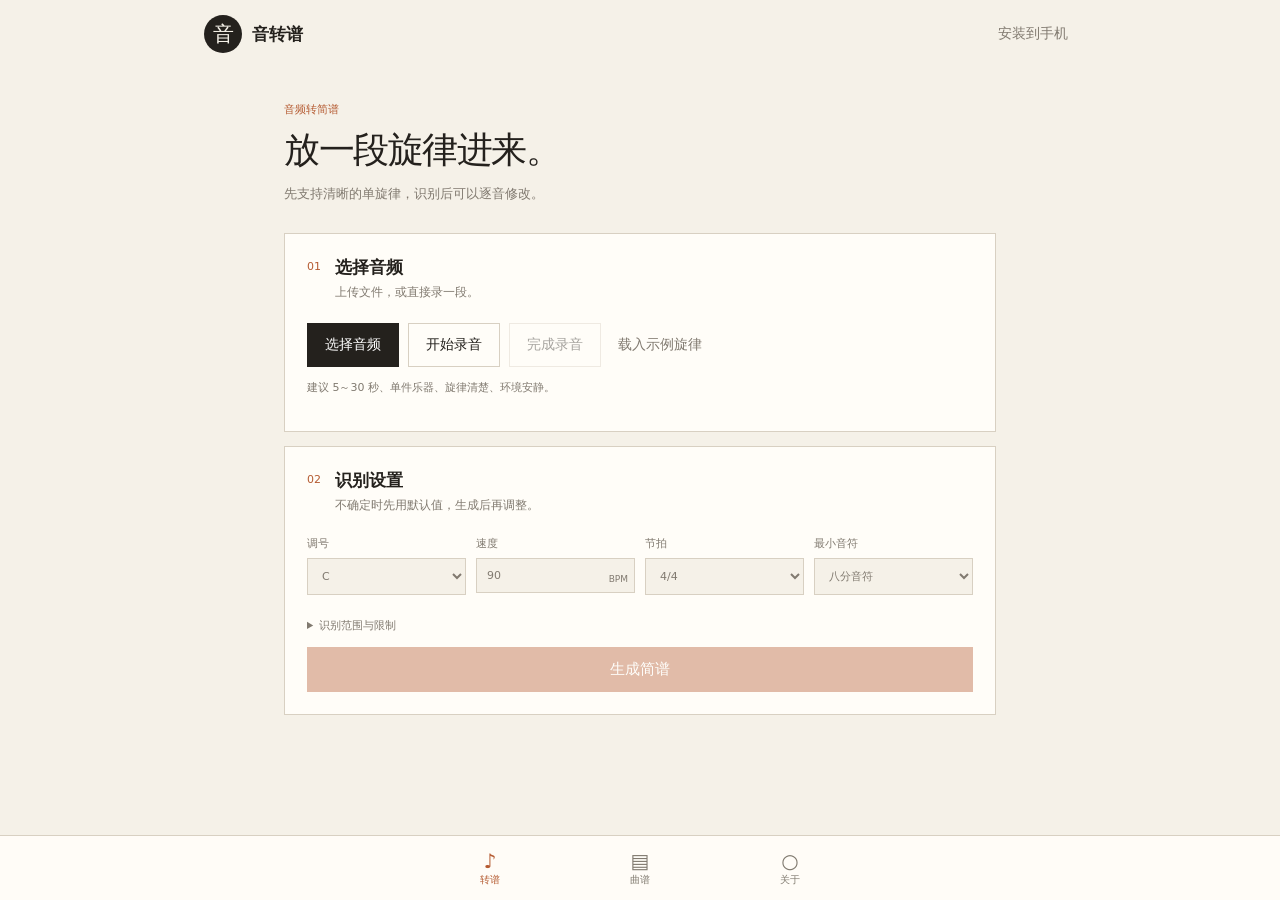
==== demo.html @ cace0f00 "Publish Audio to Score from a37708f" ====
<!doctype html><html lang="zh-CN"><head><meta charset="utf-8"><meta name="viewport" content="width=device-width,initial-scale=1,viewport-fit=cover"><meta name="theme-color" content="#f5f1e8"><meta name="apple-mobile-web-app-capable" content="yes"><meta name="apple-mobile-web-app-title" content="音转谱"><link rel="manifest" href="manifest.webmanifest"><link rel="apple-touch-icon" href="icons/icon-192.png"><link rel="icon" href="icons/icon-192.png"><style>:root{--paper:#f5f1e8;--ink:#24211d;--muted:#817a70;--line:#d8d0c2;--card:#fffdf8;--accent:#b55b32;--soft:#ebe3d5}*{box-sizing:border-box}html,body{background:var(--paper)}body{margin:0;color:var(--ink);font-family:"PingFang SC",system-ui,sans-serif;font-size:14px}button,input,select{font:inherit;color:inherit}button,label{cursor:pointer}[hidden]{display:none!important}:focus-visible{outline:2px solid var(--accent);outline-offset:2px}.topbar{height:68px;max-width:920px;margin:auto;padding:12px 24px;display:flex;justify-content:space-between;align-items:center}.wordmark{display:flex;align-items:center;gap:10px;color:inherit;text-decoration:none}.wordmark span{width:38px;height:38px;display:grid;place-items:center;background:var(--ink);color:var(--paper);border-radius:50%;font-family:serif;font-size:21px}.wordmark b{font-size:17px}.text-button{border:0;background:transparent;color:var(--muted);padding:8px}.screen{max-width:760px;margin:auto;padding:18px 24px 110px}.screen-title{padding:16px 0 30px}.screen-title p,.score-heading p{margin:0;color:var(--accent);font-size:11px}.screen-title h1{font-family:serif;font-size:36px;font-weight:500;letter-spacing:-.04em;margin:9px 0 10px}.screen-title span{color:var(--muted);font-size:13px}.source-card,.settings-card,.score-section{background:var(--card);border:1px solid var(--line);padding:22px;margin-bottom:14px}.card-title{display:flex;gap:14px}.card-title>span{color:var(--accent);font-size:11px;padding-top:4px}.card-title h2{font-size:17px;margin:0 0 5px}.card-title p{font-size:12px;color:var(--muted);margin:0}.source-actions,.result-actions{display:flex;flex-wrap:wrap;gap:9px;margin:22px 0 12px}.primary-action,.secondary-action,.transcribe-button{border:1px solid var(--ink);padding:12px 17px;background:var(--ink);color:white;min-height:44px;text-align:center}.primary-action input{position:absolute;opacity:0;pointer-events:none}.secondary-action{background:transparent;color:var(--ink);border-color:var(--line)}button:disabled{opacity:.4;cursor:not-allowed}.status{font-size:11px;color:var(--muted);line-height:1.7;min-height:18px}.audio-panel{border-top:1px solid var(--line);padding-top:14px}.audio-panel>div{display:flex;justify-content:space-between;gap:10px;font-size:11px}.audio-panel span{color:var(--muted)}audio{width:100%;margin-top:10px;height:38px}.settings-grid{display:grid;grid-template-columns:repeat(4,1fr);gap:10px;margin:22px 0}.settings-grid label{font-size:11px;color:var(--muted);display:flex;flex-direction:column;gap:7px;position:relative}.settings-grid select,.settings-grid input{background:var(--paper);border:1px solid var(--line);padding:10px;min-width:0}.settings-grid label span{position:absolute;right:7px;bottom:11px;font-size:9px}.settings-card details{font-size:11px;color:var(--muted);line-height:1.7;margin:12px 0}.transcribe-button{width:100%;background:var(--accent);border-color:var(--accent);font-size:15px}.progress{height:44px;display:flex;align-items:center;gap:10px;color:var(--muted);font-size:11px}.progress i{width:18px;height:18px;border:2px solid var(--line);border-top-color:var(--accent);border-radius:50%;animation:spin .8s linear infinite}@keyframes spin{to{transform:rotate(360deg)}}.score-section{padding:26px}.score-heading{display:flex;justify-content:space-between}.score-heading h2{font-family:serif;font-size:28px;font-weight:500;margin:6px 0}.score-heading>span{font-size:10px;color:var(--muted);border:1px solid var(--line);padding:6px 9px}.score-meta{display:flex;gap:18px;font-size:11px;color:var(--muted);padding-bottom:15px;border-bottom:1px solid var(--ink)}.score{display:flex;flex-wrap:wrap;align-items:flex-end;gap:9px 5px;padding:28px 2px;min-height:110px}.measure-line{height:43px;width:1px;background:var(--ink);margin:0 5px}.score-note{border:0;background:transparent;min-width:32px;min-height:50px;padding:4px;position:relative;font-family:serif;font-size:25px}.score-note.low-confidence{color:var(--accent)}.score-note.selected{background:var(--soft)}.score-note .accidental{font-size:12px}.score-note .octave{position:absolute;font-size:11px;left:50%;transform:translateX(-50%)}.score-note .octave.high{top:-2px}.score-note .octave.low{bottom:-2px}.score-note .duration{position:absolute;left:4px;right:4px;bottom:5px;border-bottom:1px solid}.score-note .duration.two{border-bottom:3px double}.score-note .dash{font-size:16px;margin-left:4px}.edit-hint{font-size:11px;color:var(--muted)}.note-editor{background:var(--soft);padding:10px;display:flex;flex-wrap:wrap;gap:6px;align-items:center}.note-editor strong{font-size:11px;margin-right:auto}.note-editor button{background:var(--card);border:1px solid var(--line);padding:8px}.result-actions{border-top:1px solid var(--line);padding-top:16px}.about-copy,.library-list{background:var(--card);border:1px solid var(--line);padding:22px}.about-copy h2{font-size:14px}.about-copy p,.library-entry p{color:var(--muted);font-size:12px;line-height:1.9}.library-entry{padding:15px 0;border-bottom:1px solid var(--line)}.library-entry button{border:1px solid var(--line);background:transparent;padding:7px;margin-right:6px}.bottom-nav{position:fixed;z-index:10;left:0;right:0;bottom:0;background:#fffdf8ee;border-top:1px solid var(--line);display:flex;justify-content:center;padding:8px 12px calc(8px + env(safe-area-inset-bottom))}.bottom-nav button{width:150px;border:0;background:transparent;color:var(--muted);padding:5px;font-size:10px}.bottom-nav span{display:block;font-size:20px}.bottom-nav [aria-current=page]{color:var(--accent)}dialog{max-width:390px;width:calc(100% - 40px);background:var(--paper);border:1px solid var(--line);padding:24px}#app-update{position:fixed;z-index:20;bottom:75px;left:20px;right:20px;max-width:720px;margin:auto;background:var(--ink);color:white;padding:12px 15px;display:flex;justify-content:space-between}@media(max-width:620px){.topbar{padding:12px 18px}.screen{padding:10px 16px 100px}.screen-title h1{font-size:31px}.source-card,.settings-card,.score-section{padding:18px}.settings-grid{grid-template-columns:1fr 1fr}.source-actions>*{flex:1 1 42%}.score-note{min-width:27px}.result-actions>*{flex:1 1 44%}.bottom-nav button{width:32vw}}@media(display-mode:standalone){#install-app{display:none}}
</style><style>html,body{max-width:100%;overflow-x:hidden}audio{max-width:100%}.primary-action input{width:1px;height:1px}.settings-grid{grid-template-columns:repeat(4,minmax(0,1fr))}.settings-grid label{min-width:0}.settings-grid input,.settings-grid select{width:0;min-width:100%;max-width:100%}@media(max-width:620px){.settings-grid{grid-template-columns:repeat(2,minmax(0,1fr))}}</style><title>音转谱 · 音频转简谱</title></head><body>
<header class="topbar"><a class="wordmark" href="#transcribe"><span>音</span><b>音转谱</b></a><button id="install-app" class="text-button">安装到手机</button></header>
<main>
<section id="screen-transcribe" class="screen"><header class="screen-title"><p>音频转简谱</p><h1>放一段旋律进来。</h1><span>先支持清晰的单旋律，识别后可以逐音修改。</span></header>
<section class="source-card"><div class="card-title"><span>01</span><div><h2>选择音频</h2><p>上传文件，或直接录一段。</p></div></div><div class="source-actions"><label class="primary-action">选择音频<input id="audio-file" type="file" accept="audio/*,.wav,.mp3,.m4a,.ogg,.flac"></label><button id="record" class="secondary-action">开始录音</button><button id="stop-record" class="secondary-action" disabled>完成录音</button><button id="load-demo" class="text-button">载入示例旋律</button></div><p id="source-status" class="status" role="status" aria-live="polite">建议 5～30 秒、单件乐器、旋律清楚、环境安静。</p><div id="audio-panel" class="audio-panel" hidden><div><strong id="audio-name"></strong><span id="audio-meta"></span></div><audio id="source-audio" controls preload="metadata"></audio></div></section>
<section class="settings-card"><div class="card-title"><span>02</span><div><h2>识别设置</h2><p>不确定时先用默认值，生成后再调整。</p></div></div><div class="settings-grid"><label>调号<select id="key-select"><option value="0">C</option><option value="7">G</option><option value="2">D</option><option value="9">A</option><option value="4">E</option><option value="11">B</option><option value="5">F</option><option value="10">♭B</option><option value="3">♭E</option></select></label><label>速度<input id="tempo" type="number" min="40" max="240" value="90"><span>BPM</span></label><label>节拍<select id="meter"><option value="4">4/4</option><option value="3">3/4</option><option value="2">2/4</option></select></label><label>最小音符<select id="grid"><option value="0.5">八分音符</option><option value="0.25">十六分音符</option><option value="1">四分音符</option></select></label></div><details><summary>识别范围与限制</summary><p>当前只处理一个时间点一个音的单旋律。和弦、伴奏、密集轮指、滑音、噪声和混响会降低准确度；结果是初稿，需要人工校对。</p></details><button id="transcribe" class="transcribe-button" disabled>生成简谱</button><div id="analysis-progress" class="progress" hidden><i></i><span>正在分析音高和节奏…</span></div></section>
<section id="score-section" class="score-section" hidden><div class="score-heading"><div><p>识别结果</p><h2>简谱初稿</h2></div><span id="confidence-label"></span></div><div class="score-meta"><span id="score-key"></span><span id="score-tempo"></span><span id="score-meter"></span></div><div id="score" class="score" aria-label="生成的简谱"></div><p class="edit-hint">点击音符进行升降音、改变时值或删除。橙色表示识别把握较低。</p><div id="note-editor" class="note-editor" hidden><strong id="editor-position"></strong><button data-edit="down">音高 −</button><button data-edit="up">音高 ＋</button><button data-edit="shorter">时值 −</button><button data-edit="longer">时值 ＋</button><button data-edit="rest">音符 / 休止</button><button data-edit="delete">删除</button></div><div class="result-actions"><button id="play-score" class="primary-action">播放识别结果</button><button id="stop-score" class="secondary-action" disabled>停止</button><button id="export-text" class="secondary-action">导出简谱文本</button><button id="export-xml" class="secondary-action">导出 MusicXML</button></div></section></section>
<section id="screen-library" class="screen" hidden><header class="screen-title"><p>本地曲谱</p><h1>保留校对后的版本。</h1><span>数据只保存在当前浏览器，可导出备份。</span></header><button id="save-score" class="primary-action" disabled>保存当前曲谱</button><p id="library-status" class="status"></p><div id="library-list" class="library-list"></div></section>
<section id="screen-about" class="screen" hidden><header class="screen-title"><p>关于</p><h1>它能做什么，也要说清楚。</h1></header><div class="about-copy"><h2>当前版本</h2><p>把清晰的单旋律录音转换成可编辑简谱，支持回放、文本与 MusicXML 导出。分析完全在浏览器本地完成。</p><h2>暂时做不到</h2><p>不能可靠拆分和弦、多声部或伴奏；密集轮指可能被合并，滑音可能被切成多个音。它不是专业制谱软件的替代品。</p><h2>隐私</h2><p>音频不会上传。只有你主动保存的曲谱会进入浏览器本地存储，清除网站数据后会消失。</p></div></section></main>
<nav class="bottom-nav"><button data-screen="transcribe" aria-current="page"><span>♪</span>转谱</button><button data-screen="library"><span>▤</span>曲谱</button><button data-screen="about"><span>○</span>关于</button></nav><dialog id="install-help"><h2>安装到手机</h2><p id="install-help-text"></p><button id="close-install" class="primary-action">知道了</button></dialog><div id="app-update" hidden><span>新版本已准备好</span><button id="apply-update">更新</button></div><script>window.DEMO_AUDIO="[base64]/Mv4m/Qj82fqV+Tz4zfZH9arz+PEy8Fruc+yC6ovolOaj5L/i8OA936/dTtwj2zXajdky2SvZfNks2j7bs9yN3szgbeNs5sbpcu1p8aL1E/qv/[base64]/tPNo5kzYlM5svAixiKMUkMiGuHT8a6BaqE4QQdw1/CpoHwwT1ASz/YfyP+bL2xfPE8K3tf+o459njZuDi3FLZvdUs0qjOO8vxx9bE98Ffvx29PbvJuc64VbhnuAq5RLoXvIW+jcErxVrJE85K0/bYB99w5R/sA/MJ+h4BMAgqD/sVjxzWIsAoPS5DM8U3ujsdP+hBGUSwRa9GGUf1RktGIkWHQ4NBIj9zPIE5WDYGM5YvEyyIKP0keSEEHqIaVRciFAYRAw4WCzsIcAWvAvT/Of15+q/31vTs8ezu1eum6GDlBOKX3h3bndcd1KfQRc0CyurGCMRpwRu/KL2eu4a667nVuUy6Vrv1vCu/+cFbxUzJxs3A0i7YBN405K3qYPE5+Cb/FAbxDKoTLRppIE4mzivaMGk1cTnqPNA/IELYQ/tEjEWPRQxFDESXQrpAfj7yOyA5FzbhMoovHyyoKC8luyFUHv4avheUFIMRiQ6mC9YIFgZhA7QACf5Z+6H43PUH8x3wHe0G6tjmlOM+4Nncbdn/1ZjSQc8GzPLID8ZrwxLBD79vvTy8gbtHu5S7b7zcvd2/csKaxU/JjM1J0nvXF90O41Lp0+9+9kL9DATLCmwR3RcMHusjail8LhYzLje8Orw9KEABQkdD/EMmRMpD8EKiQeo/1D1qO7o4zjW1MngvIyzBKFsl+CGfHlYbIRgCFfoRCg8xDGsJtQYNBGwBz/4w/In51/YW9EHxWO5Y60HoFOXV4YbeLdvS13rUMNH+ze7KDMhkxQHD8cA9v/K9Gb28vOG8kL3NvpvA+cLoxWLJZM3l0d3WPtz+4Q3oW+7Z9HP7GQK4CEAPnRW/G5YhEycpLMww8zSUOKs7Mz4rQJJBa0K5QoNC0EGoQBU/Iz3cOkw4fzWCMl8vIizVKIElLiLkHqgbfhhqFWwShg+1DPkJTgexBB0Cjv/9/Gf6x/cZ9Vryhu+c7Jzph+Zd4yTg4NyW2U7WEtPpz9/M/8lUx+rEzMIHwaW/sb4yvjO+uL7Hv2LBjMNExobJTs2U0VHWetsC4dzm+exI87n5OQC5BiYNbhOBGU4fyCTgKYsuvzJyNp85QTxWPt0/2EBKQTlBq0CpPzs+bDxHOtg3KjVJMkAvGyzjKKIlYCIkH/Ub1xjNFdkS/A81DYIK4QdPBcYCQwDC/Tz7rvgS9mfzqPDU7erq6+fY5LThg95M2xXY5dTH0cTO58s6ycrGosTNwlbBSMCrv4i/5b/IwDTCK8StxrjJR81V0dnVytob4MHlrOvN8RP4b/7NBB4LUBFSFxUdiiKjJ1QskjBWNJc3UTqCPCg+RD/ZP+s/gj+kPls9rzusOV43zjQJMhsvDSzqKL0ljCJfHz0cKxksFkETbRCvDQYLbgjmBWkD8gB//gj8ivkB92j0vfH/7ivsQelE5jXjGeD03M3ZrNaZ057QxM0Yy6PIccaOxAXD3sEkweDAF8HQwQ/D1cQkx/nJUc0n0XPVLNpI37nkc+pl8IL2t/zzAigJQw80FesaWSBxJSYqbi5AMpQ1ZTiwOnM8rz1lPps+VT6bPXU87ToMOd02bDTEMe8u+SvsKNIlsiKVH4EcehmFFqUT2hAlDoQL9gh3BgUEmgE0/8v8Xfrl91/1yPId8F7tiuqi56nkoOGO3njbZthe1WvSl8/rzHPKOshLxq/Ec8OewjrCTsLfwvLDicWmx0fKas0J0R7VodmH3sXjTekS7wT1EvstAUQHRw0lE84YNR5KIwMoUywxMJYzfTbgOL86GTzxPEg9JT2OPIs7JTplOFY2BDR4Mb4u4CvpKOIl0yLGH78cxBnaFgMUQhGVDv0LeAkDB5oEOwLh/4b9J/u/+Ev2x/Mw8Ybux+v06A/mGuMb4BbdEtoX1y7UX9G1zjvM/MkByFfGBsUYxJbDiMPzw9zERsYzyKLKkc370NrUKNnZ3eTiPOjS7Znzgfl5/3IFWwslEcAWHhwwIeklQCopLp4xmDQTNw05hDp6O/M78Tt9O5w6WDm5N8o1lTMmMYYuwCvfKOwl7yLxH/gcChorF14UpREBD3EM9AmIByoF1QKGADr+6fuR+S33u/Q48qLv9+w46mjnh+Sa4abestvE2OTVHNN20PvNtsuyyfrHlsaRxfTExcQMxc3FDMfLyAnLxc370KfUwNg93RbiPeel7EHyAvjX/bEDgQk2D8EUFBohH9ojNigpLKwvuDJJNVw37zgDOps6uzpoOqk5hjgINzg1IjPOMEkumyvQKPElBiMYIC0dSxp2F7MUAxJoD+AMbAoJCLQFaQMmAeX+ovxZ+gb4pvU187LwG+5x67To5+UM4yrgRd1k2o/XztQs0rHPac1dy5jJJMgJx1LGBcYqxsXG2sdsyXzLB84L0YPUaNiz3FnhUOaL6/zwlfZH/AECtwdWDdASGBgdHdYhNSYwKsAt3TCDM601WzeMOEI5gjlQObE4rzdRNqE0qDJxMAUucCu8KPAlGCM5IFwdhxq+FwQVXRLKD0sN3wqECDgG9wO+AYr/VP0Z+9b4hvYn9LfxM++d7PPpOudy5KHhy9742y7ZdtbY01/RFM8CzTLLrsmAyLDHR8dLx8LHsMgXyvnLVM4n0W3UINg53K/gduWD6srvO/XJ+mMA/QWGC+4QKBYnG9wfPSQ/KNorBy+/MQA0xzUUN+g3Rzg0OLY31DaWNQQ0KTIOML0tQCuhKOslJCNWIIcdvxoBGFEVsxIoELENTQv6CLcGfwRRAicA/v3R+535XfcP9bHyQPC97SfrgOjL5QvjReCA3cHaEth71QTTuNCgzsbMNcv0yQ/Ji8hwyMXIjMnKyoDMrs5R0WbU6NfQ2xXgreSN6anu8vNc+df+VATFCRsPRxQ8Ge0dTyJXJvspNi0AMFYyNTScNY02CTcWN7c29TXWNGIzpDGlL24tCiuCKOAlKyNuIK4d8ho/GJoVBROCEBMOtwtsCTEHAgXdAr4Aof6B/Fv6K/ju9aHzQ/HS7k/su+kY52nks+H83krcpNkT15/UU9I30FXOt8xny2zKz8mYycvJb8qFyxHNEs+H0W3Uv9d224zf9eOo6Jrtu/IB+Fv9uwITCFUNcxJeFwkcaiB2JCMoaitFLq8wpDIlNDE1yjX1NbU1EjURNLwyGzE3LxstzypdKM8lLiOBIM8dIBt5GN4VUxPYEHEOHAzZCaUHgAVkA08BPv8q/RL78PjD9of0OvLc72vt6upY6LvlFeNs4MfdK9uh2DLW5tPH0d7PNs7WzMjLFMvBytbKV8tHzKvNgc/J0YDUo9cs2xLfTuPV55vslvG29u/7MgFxBp8LrBCMFTEakB6eIlMmpSmOLAovFTGuMtUzijTSNLA0KzRIMxEyjDDELsIsjiozKLolKyOPIO0dSxuvGB8WnBMqEcoOfQxBChYI+AXlA9oB0//M/cD7rfmP92T1KPPb8H3uDeyO6QHnbOTR4Tjfp9wl2rvXcdVQ02LRr89CziPNWczsy+TLQ8wQzUzO+c8W0qDUldfw2qjetuIR567rgfB89ZT6uv/fBPcJ8w7GE2QYwBzPIIkk5SfcKmktiS85MXgySTOtM6gzQDN7MmEx+S9MLmQsSCoEKKAlJCOYIAUecRvhGFsW4hN4ESAP2gymCoEIbAZhBF8CYgBn/mj8YvpT+Df2DPTQ8YPvJe246jzot+Ur45/gGd6f2zvZ89bR1N/SJNGrz3vOnc0ZzfTMNc3fzfbOetBt0szUlNfB2k3eL+Je5tHqfO9T9En5UP5bA10IRw0NEqIW+RoJH8giLCYvKcwr/y3ELxwxBjKGMp0yUjKrMa0wYS/PLQAs/inQJ4AlFyOdIBkekhsPGZMWIxTCEXIPMw0GC+kI2gbYBN8C7AD7/gj9EPsO+QH35vS78oDwM+7W62zp9uZ55PvhgN8P3bHabdhL1lXUlNIP0dHP4c5GzgfOKs6zzqbPBNHO0gPVoNeh2gDetuG65QTqiO468w749/zmAdEGqQtgEOsUPRlMHQ4heSSIJzMqeCxSLsAvxDBdMZExYjHWMPUvxS5OLZkrrimXJ1wlBiOdICkesBs4GccWYRQIEsAPiA1iC0wJRQdKBVoDcAGJ/6L9tvvC+cP3uPWd83LxNu/r7JHqK+i95Uzj3OB13h7c3tm+18XV/tNw0iTRI9BzzxzPIs+Mz13QltE500XVt9eN2sDdS+Em5Ubpo+0w8uL2rPuBAFQFGArADkATjBeYG1wfzSLmJZ8o8yrhLGUugC80MIIwbjD/LzkvJC7ILCwrWSlZJzMl8CKZIDQeyRteGfgWmxRLEgoQ2g26C6sJqwe4Bc8D7gERADX+Vfxu+n34gPZ19FryL/D07avrVen25pLkL+LS34LdR9so2S/XY9XM03XSY9Gg0DLQHtBq0BnRL9Ks05DV2teF2o7d7+Cg5Jjozew28cb1cfoq/+UDlQgtDaER5RXuGbIdKCFJJA4ncilyKwstPS4JL3EveS8kL3oufy09LLsqACkWJwUl1iKQIDse3ht/GSQX0RSKElEQKA4PDAcKDQghBkAEaAKTAML+7fwS+y/5QfdF9TnzHvH07rrsdOok6M7ld+Mk4dzep9yL2pHYwdYk1cHTotLM0UjRHNFL0dvRz9Io1OXVB9iK2mndoOAo5PjnB+xL8Ln0RPni/YMCHgemCw0QSBRNGBAcih+zIoMl9ScGKrMr+yzeLV8ugS5HLrct1yyuK0UqoijPJtMktyKCID0e7xudGU0XBBXFEpQQcg5gDF4KawiGBq0E3AIRAUn/f/2w+9r5+fcL9hD0BPLp78DtietI6f/mteRt4i7g/t3m2+zZGth31gvV3tP40mDSG9Iw0qLSddOr1EPWPtiZ2lDdX+C+42bnT+tv77rzJvin/DABtQUrCoQOthK1Fnga9B0iIfwjeyacKFwquSuzLEwthi1mLfAsKywcK8spQCiDJpwkkyJxIDwe+xu2GXIXMxX9EtQQuQ6uDLIKxgjnBhUFTAOJAcr/Cv5H/H36qfjK9t304fLW8LzulOxi6ifo6eWs43bhTd853UHbbNnE11DWF9Ui1HfTHNMY023TIdQ11arWf9iz2kPdKeBh4+Lmpeqh7sryF/d7++v/WgS9CAgNLxEnFecYZRyYH3siBiU2JwcpdyqHKzgsiyyELCcseyuFKk0p2ScyJmAkayJaIDYeBBzMGZMXXhUxExAR/A74DAILHAlEB3kFtwP8AUUAkP7Y/[base64]/a/79Pkw+F/2gPSS8pfwje547FnqNOgN5urj0OHH39Pd/ttP2s3Ygddx1qTVIdXu1A/ViNVd1o7XHNkG20nd49/N4gLme+kv7RXxIvVM+Yj9yQEFBjEKQQ4pEuEVXhmYHIgfKCJyJGMm+CcxKQ0qjyq4Ko0qEipNKUUo/yaFJd0jDiIhIB0eCRzrGcoXqhWPE34ReQ+CDZkLvwn0BzUGgATUAi4Bi//n/T/8kPrX+BP3Q/Vk83bxfO907WPrS+kw5xflBeMB4RLfPt2M2wXasNiV17nWJNbb1eTVQtb51grYdtk921zd0N+V4qbl+uiK7E7wPPRJ+Gr8lAC8BNcI2gy5EGsU5hciGxgewCAWIxUluyYHKPgojynPKbwpWSmsKLsnjSYoJZQj2iH/HwseBhz1GeAXyhW5E7ARsw/CDeALDApGCI0G3wQ6A5wBAABm/sj8JPt4+cH3/vUt9E7yYfBo7mTsWepK6DvmMuQ04kngdt7E3Djb3Nm22M3XJ9fK1rzWANeb143Y2dl923ndyd9p4lXlhejz65XvY/NT91r7bP9/A4kHfQtTD/4Sdxa0Ga0cXR+9IcojfyXdJuInjyjlKOkonSgIKC4nFibHJEgjoSHYH/Ud/xv8GfIX5xXgE98R6Q//DSMMVQqVCOIGOgWcAwQCcQDg/kv9svsS+mf4sfbt9BzzPvFT71ztXuta6VbnVuVf43jhqN/13WfcBNvU2d/YKdi615bXwtdB2BbZQtrF257dy99I4hDlHeho6+numPJq9lb6UP5OAkYGLAr2DZoRDxVMGEkb/x1oIIEiRiS1Jcwmjif6JxQo3ydhJ50mnCViJPgiZCGtH9sd9Bv+GQEYARYDFAsSHBA5DmMMmwrgCDMHkQX5A2kC3QBU/8r9O/yl+gb5Xfem9ePzEvI08EzuWuxi6mjoceaC5KDi0+Ag35DdKNzw2u/ZKtmq2HHYhtjr2KTZstoV3M3d198x4tbkwOfp6kru2fGO9V75QP0pAQ4F5QikDEAQsBPrFuoZphwYHzwhDyOOJLcljCYNJz0nHye3JgomHiX6I6QiIyF+H70d5Rv9GQ0YGBYjFDQSTRBwDqAM3gopCYEH5QVTBMkCRQHE/0L+vfwy+5/[base64]/gC91j1ovPf8RDwOO5Y7HTqj+iw5trkFONl4dHfYt4c3QfcKtuJ2izaFtpL2s/apNvK3ELeC+Ah4oLkKecP6i/tgPD685X3RfsC/8ACeAYdCqYNChFBFEEXBRqFHL0eqCBFIpAjiSQyJYslmCVbJdokGSQfI/EhliAVH3UdvBvxGRkYOhZaFHwSpBDWDhINWwuxCRQIgwb8BH8DCAKVACX/sv07/L36Nvml9wj2XvSo8ubwGu9G7W3rkum75+zlK+R94urgeN8t3hDdJ9x52wrb4NoA22vbJdwv3YjeMeAn4mjk7eaz6bPs5u9D88L2WfoA/qoBUQXoCGcMxA/3EvcVvRhDG4MdeR8jIX4iiCNDJLAk0SSqJD0kkiOsIpIhSiDbHkwdohvlGRoYRxZwFJsSzBAED0cNlQvxCVkIzQZMBdQDZAL4AI//JP63/EP7x/lB+LD2E/Vq87Tx9O8s7l7sjeq/6PbmOuWQ4/3hieA53xXeIt1n3Onbrdu32wvcq9yZ3dbeYOA34lfkvOZi6UPsV++X8vv1efkJ/Z8ANAS+BzELhw60EbMUexcFGk0cTR4DIG0hiCJVI9UjCiT2I58jCCM2IjAh+x+eHh8dhRvVGRcYUBaEFLgS8BAvD3gNzQstCpsIFAeYBSYEvAJWAfX/kv4t/cP7UvrX+FL3wfUj9Hvyx/AK70ftgOu66frnQ+ac5AvjleFC4BffG95U3cfcetxw3K7cNd0J3influBO4k/kleYb6d3r0+728T/1pPgd/KD/IgOdBgUKUg16EHYTPhbNGBsbJR3mHl0giCFmIvgiQCNBI/4ieyK9IcogqB9cHu4cZBvDGREYVRaUFNESEhFYD6gNAgxoCtoIWAfhBXUEEAOxAVUA/P6f/T781/pn+e33Z/bW9DnzkfHg7yjubOyv6vXoReei5RLknOJG4RbgEt9A3qXdSN0r3VPdxN1+3oPf0+Bu4lDkd+bf6ILrWu5h8Y/02/c8+6r+GwKGBeIIJQxHD0ASCBWaF+4ZABzMHVAfiSB4IRsidiKKIloi6yFBIWEgUh8YHrocPxutGQgYWBahFOgSMBF+D9QNNAyfChYJmQcoBsAEYQMIArMAYP8M/rT8Vvvw+YH4B/eC9fHzVfKv8ALvT+2b6+rpP+ih5hTlnuNG4hHhBuAq34PeFt7o3fzdVt733uLfF+GV4lnkYuas6DHr7O3X8OnzHPdm+sD9HQF5BMgHAQscDhER2RNsFsUY3hq0HEQeix+JID4hqyHSIbUhWSHDIPYf+B7QHYMcFxuTGfwXWBarFPsSTBGhD/4NZAzUClAJ2AdrBggFrgNbAg0Bwf90/iX90Pt0+g/5oPcm9qH0EPN28dTvLO6B7NfqM+ma5xDmm+RB4wni9+AS4F/f5N6l3qbe695130fgYeHD4mvkVuaC6OrqiO1X8E/zaPab+d/8KgB1A7cG5gn5DOoPrxJEFaAXwBmfGzodjx6cH2Eg3yAYIQ4hxSBBIIcfnB6FHUkc7Bp2GewXVBayFAwTZRHCDyUOkQwGC4gJFAisBk4F+QOrAmMBHQDY/pH9Rfzz+pj5M/jE9kr1xfM28p7wAO9f7b7rIeqM6AbnkuU45Pzi5eH44Dvgst9k31Pfg9/337HgseH44oTkU+Zi6KzqLu3h777yv/Xa+An8Qv98Aq8F0wjeC8kOjBEhFIEWpxiOGjMclB2vHoQfEiBdIGUgLyC+HxYfPB43HQscvhpWGdoXTRa2FBoTfBHgD0oOuww2C7wJTgjqBpEFQAT4ArUBdgA4//j9tfxr+xr6wPhc9+31c/Tv8mLxzu827p3sB+t56fbnhOYq5ezj0OLb4RXhgOAj4AHgHuB94CDhB+Iz46TkV+ZK6Hjq3ux17zjyIPUk+D37Y/6LAbEEyAfLCrANcBAEE2YVkRd/GS4bmxzDHaceRR+hH7sflx84H6Ie2h3mHMobjRozGcQXRBa4FCUTjxH7D2wO4wxkC+8JhQglB9EFhQRCAwQCywCU/1v+IP3f+5j6R/nt94n2GvWh8x7ylfAG73bt5+te6uDocecX5tfkt+O84u3hTeHi4LDgu+AG4ZLhYuJ148vkY+Y66E3ql+wT77zxi/R493v6jf2lALsDxwbACZ4MWg/tEVEUfxZ0GCwaoxvYHModeB7kHhAf/R6wHisedR2RHIYbWBoNGasXNxa2FC0ToBEUEIsOCQ2PCx8KuQheBw4GxwSIA1ACHAHs/7r+hv1O/BD7yfl5+B/3uvVM9NTyVPHP70juwOw+68TpWOj/5r7lm+Sb48PiGeKi4WHhWuGS4QniweK84/nkduYy6CrqWey77krxAPTV9sP5wfzI/84CzQW8CJMLSw7cEEATchVtFy0ZrhrvG+4cqx0nHmMeYR4lHrMdDR07HD8bIBrkGI8XJxaxFDITrxEqEKkOLA24C00K7AiVB0kGBgXMA5kCawE/ABX/6f24/IP7Rfr/+K/3Vfbw9IPzDfKS8BPvk+0X7KLqOuni56Hme+V25Jfj5OJh4hLi++Eg4oPiJeMJ5C3lkeYy6A/qJOxs7uHwfvM89hT5//v0/usB3QTBB5AKQg3RDzUSahRqFjAYuxkHGxMc3hxpHbUdxB2ZHTgdoxzhG/Ua5hm4GHAXFBaqFDUTuhE+EMMOTQ3eC3gKHAnJB4EGQwUNBN8CtgGQAGz/R/4e/fH7vPp/+Tn46faP9Sv0wPJO8dfvYO7q7HvrFurA6H/nV+ZO5WnkreMf48PineKw4gDjjuNa5GblseY66P3p9+sl7oHwBvOt9W/4Rvsp/hAB9APOBpQJQAzMDi8RZhNqFTcXyhghGjgbERyrHAcdJh0LHbocNxyFG6kaqBmIGE4X/xWfFDUTwxFPENwObA0DDKEKSQn7B7gGfQVMBCID/gHdAMD/of6A/Vr8Lvv6+b34d/cn9s70bPMD8pXwJu+37U3s7eqa6VnoMOcj5jnldeTd43TjQOND44Dj+eOw5Kbl2OZI6PHp0uvn7Srwl/In9dT3lvpn/T4AFAPiBaAIRQvNDS8QZxJuFEEW3Bc8GV8aRRvtG1cchhx8HDscyBsmG1oaaBlWGCkX5hWSFDITyhFeEPIOiA0lDMgKdQkrCOsGtQWIBGIDQwIoAQ8A9/7d/b/8m/tw+jz5APi59mr1EvSy8k3x5e9+7hrtvutu6i7pBOj15gbmO+WZ5Cbk5OPX4wPkaeQL5erlBedd6O7ptuux7dzvMfKq9EH37/mu/HX/PAL+BLIHUQrUDDQPbBF2E04V8BZZGIcZeRouG6gb5hvrG7obVxvFGggaJRkiGAIXyxWDFC0TzhFqEAUPog1EDO0KnglZCB0H6wXCBKADhQJvAVwASv82/iD9BPzh+rb5g/hG9wD2sfRb8//xn/A/7+Htiew96//p1ejE59Dm/+VV5dbkiORs5Ifk2+Rp5TPmOOd46PDpoOuD7Zbv0/E19Lf2Ufn9+7T+bQEjBM0GZAnhCz8OdxCDEl8UCBZ5F7EYrhlwGvcaRBtZGzgb5BphGrQZ4BjqF9gWrRVwFCQTzxF0EBYPug1iDBALxgmFCE0HHgb5BNsDxQKzAaUAmf+M/nz9aPxN+yv6APnN95D2S/X+86ryU/H676LuUO0G7MvqoemO6JfnwOYP5oflLOUD5Q7lUOXL5YDmcOeZ6Prpkutd7VjvfvHK8zb2vPhW+/z9pgBPA+4FfQj1Ck8Nhg+UEXQTIhWbFtwX5BizGUcaohrGGrQabxr8GV0ZmBiwF6sWjRVbFBoTzhF7ECUP0A19DDEL6wmuCHoHUAYuBRQEAgP1AewA5v/e/tX9yPy1+5v6eflO+Bv33/Wa9FDzAPKv8F3vEO7L7JLraepV6VvogOfH5jbm0eWa5ZflyOUx5tLmrOe/6Arqius+7SLvMfFm8731L/i2+kv95/+CAhcFngcPCmYMmw6pEIwSPxS/FQkXHBj2GJcZ/xkxGi4a+RmUGQQZTRhzF3sWahVDFA0TyhGAEDIP4w2XDE8LDgrWCKYHfwZhBUsEPQM0Ai8BLQAt/yr+I/0Y/Ab77fnL+KD3bfYy9e/zqPJe8RPwzO6L7VXsLesZ6hzpPeh+5+XmdeYz5iHmQuaZ5ijn7ufr6CDqiusm7fPu6/AL8031q/cf+qP8MP++AUcExQYwCYELtA3DD6gRXxPmFDgWVBc5GOYYXBmcGacZgBkrGakYARg0F0kWRBUpFP0SxBGCEDwP9A2uDGwLMAr7CM8HrAaSBYAEdQNwAnABcwB4/3v+e/13/G37XPpC+SD49vbD9Yn0SvMH8sTwgu9G7hLt7evY6trp9+gz6JLnGefL5qzmvuYF54HnM+gc6Tvqj+sV7czurvC48uX0L/eQ+QP8gP4AAX4D8wVWCKMK0wzhDsgQgxIPFGkVjhZ9FzYYuRgGGR8ZBxm/GEwYshfzFhUWHBUMFOsSuxGDEEQPAw7DDIYLTwofCfcH1wbABbIEqwOqAq8BtgDA/8n+z/3S/M/7xvq1+Zv4efdP9h715/Os8m/xM/D77sztqOyU65Xqrunl6D7ovOdj5zjnPOdz593nfehS6Vzqm+sL7avuePBs8oT0u/YK+Wv72f1LAL0CJwWDB8sJ+AsEDuwPqhE7E5wUyRXDFocXFRhvGJYYjBhSGO0XYBevFt4V8RTtE9YSsRGBEEoPEA7WDJ8LbQpBCRwIAQftBeIE3wPiAuoB9gAEABT/IP4p/S78LPsi+hH5+PfW9q31fvRK8xTy3vCs74DuX+1M7EzrY+qW6ejoXuj858Tnu+fj5zzoyuiM6YLqrOsH7ZLuSPAo8iv0TvaK+Nv6Of2e/wMCYwS3BvgIIQssDRQP1RBqEtETBhUJFtcWchfYFwwYDxjkF4wXDRdpFqUVxBTLE78SoxF8EE0PGw7nDLYLiAphCUAIKAcYBhEFEQQXAyQCNAFHAFv/bf59/Yj8jfuM+oL5cfhY9zf2EPXj87TyhfFX8DDvEe4A7QDsFetE6pHp/+iU6FLoPOhV6J7oG+nK6a3qwusJ7X7uIPDr8drz6fUT+FL6oPz3/k8BpQPwBSsIUApZDEEOAxCcEQgTRRRQFSkWzhZBF4EXkhd0FyoXuBYhFmkVlRSnE6YSlBF1EE8PIw72DMoLogp/CWIITgdBBj0FQARLA1sCbwGGAKD/t/7N/d786/vw+u/55vjU97z2nPV49E/zJvL+8Nvvv+6w7bDsxOvv6jfqn+kr6d/ovejI6APpb+kM6tzq3usQ7XHu/++18ZDzjPWj99H5D/xX/qMA7gIwBWQHhAmKC3ENNQ/REEMShhOZFHsVKxapFvYWExcCF8YWYRbXFSwVYxSBE4oSghFtEE4PKg4DDd0LugqbCYMIcgdpBmgFbgR8A48CqAHDAOH//v4a/jH9RPxR+1f6VflM+Dv3JPYG9eXzwvKg8YHwae9b7lztb+yY69zqPurC6WzpP+k96WrpxulS6hDr/+sd7Wru4++F8U3zNfU791f5hfu//f//PQJ2BKMGvgjBCqcMaw4KEH8RyRLkE84UiRUSFmoWlBaPFmAWCBaLFewULxRZE2wSbhFhEEsPLg4ODe4L0Aq2CaEIlAeOBpAFmgSrA8IC3gH+AB8AQv9j/oH9mvyu+7v6wfm/+Lb3pvaQ9Xb0WfM98iPxDvAD7wXuF+0/7H/r2+pZ6vrpwum06dLpH+qb6kjrJOwv7Wnuzu9c8RDz5vTZ9uT4Avsu/WD/kwHDA+gF/Qf8CeALpQ1FD78QDhIvEyMU5hR6Fd4VExYcFvkVrRU9FaoU+RMuE0wSVxFUEEYPMQ4XDf0L5ArOCb4ItAeyBrcFxATYA/MCEgI2AVwAg/+p/s397PwH/Bv7KPou+Sz4JPcV9gL17PPV8sDxr/Cn76ruve3i7B/sd+vu6obqReor6j3qe+ro6oPrTexG7W3uv+868dvynvR/9nn4h/qj/Mn+8AAWAzMFQQc8CR4L4gyEDgEQVRF9EngTRRTjFFIVkxWnFZAVURXtFGYUwRMBEyoSPxFFED8PMQ4fDQoM9grlCdkI0wfUBt0F7QQEBCEDRAJsAZYAwv/t/hX+O/1c/Hf7i/qY+Z74nfeW9on1evRo81jyTPFG8EvvXu6D7b3sEeyB6xPryOqk6qnq2eo368Lre+xi7Xbute8d8avyXPQr9hT4Evog/Dj+UwBvAoMEiwaBCGEKJAzHDUYPnhDNEc8SpBNMFMUUERUxFScV9BScFCEUhxPSEgUSJBEzEDYPMA4kDRUMBwv7CfMI8Qf1BgEGFAUuBE4DdAKfAc0A/v8t/1v+hv2t/M/76vr++Qv5EfgR9wz2AvX38+zy5PHi8Onv/e4h7lntqewU7J7rS+sc6xbrOeuI6wTsreyC7YTuse8G8YLyIPTe9bb3pPmj+639vv/OAdoD2wXMB6gJaQsNDY4O6g8eEScSBRO1EzkUjxS7FLwUlRRIFNoTSxOhEt8RCBEgECsPLA4nDR8MFgsOCgsJDAgUByMGOQVWBHkDowLRAQIBNgBr/57+z/37/CP8Rftg+nT5gfiI94r2h/WB9HzzePJ58YPwmO+87vLtP+2l7CnszuuW64Trm+vc60ns4uyn7Zfusu/18F/y6/OX9V73PPks+yn9Lv8zATYDMAUbB/MIswpXDNoNOQ9yEIERZhIfE6wTDRRDFFAUNRT0E5ETDRNuErYR6RAKEB4PJw4pDSYMIwsgCiEJJggxB0MGXAV8BKIDzwIAAjUBbQCm/97+FP5G/XT8nPu++tn57fj79wP3B/YH9Qf0CPMN8hnxL/BT74ju0u017bPsUOwP7PPr/usy7JHsGu3P7a7uuO/p8EHyvPNX9Q332/i8+qz8pP6eAJgCigRvBkMIAQqkCygNig7HD9wQyBGKEiATixPME+MT0xOeE0YTzhI5EowRyBDzDw8PHw4oDSwMLgsxCjYJPwhNB2IGfgWhBMoD+QIuAmYBoQDf/xv/Vv6O/cH87/sY+zn6VPlp+Hj3gvaJ9Y70k/Oc8qvxw/Do7xzvZO7D7Tvt0uyJ7GPsY+yL7NvsVu377cruwu/j8CnykvMc9cL2gfhT+jT8IP4PAP8B6QPJBZgHUwn1CnoM3g0fDzoQLBH1EZQSCRNUE3YTcRNHE/oSjRIDEl8RphDZD/0OFg4mDTAMOAs/CkkJVghoB4AGnwXEBPADIgNaApUB1AAUAFb/lf7S/Qv9QPxu+5b6uPnT+On3+fYG9hD1G/Qo8zryVPF58K3v8+5P7sPtU+0C7dPsyezk7CjtlO0q7unu0e/h8Bbyb/Po9H32LPjw+cP7ov2H/2wBTwMnBfIGqghKCs8LNQ15DpgPkRBhEQgShhLbEggTDRPuEqwSShLLETERgRC+D+sOCw4iDTMMQAtNCloJawiBB5wGvgXmBBUESQOEAsIBBAFIAI7/0v4U/lL9jPzB++/6F/o5+VX4bPd/9o/1nvSv88Xy4fEI8TzwgO/Z7knu0+177UTtL+1A7Xft1e1d7g3v5e/k8AjyUPO59D723veS+Vj7Kv0E/98AuQKLBFAGBAijCSgLjwzWDfkO9w/PEH4RBBJiEpkSqRKUEl0SBRKREQERWxCgD9YO/g0cDTMMRgtYCmoJfwiYB7cG2wUGBTcEbwOsAu4BMwF6AMT/DP9T/pb91vwQ/EX7c/qb+b742/fz9gn2HfUz9Ezza/KT8cfwC/Bh783uUu707bTtl+2c7cftGe6S7jTv/O/r8ADyN/OP9AX2lfc7+fP6ufyH/lgAKQLzA7MFYwf/CIQK7As1DVwOYA89EPMQghHqESoSRBI6Eg0SwBFVEdAQMxCBD78O7w0UDTIMSwtiCnkJkgivB9AG9wUlBVkEkwPTAhcCXwGqAPj/RP+P/tj9HP1c/Jf7y/r6+SL5Rfhk93/2mfWz9M/z8fIb8lDxkvDn71Dv0e5s7iXu/u367RruX+7L7l7vF/D38PvxI/Nr9NH1Uvfp+JT6TfwP/tf/ngFhAxsFxwZgCOMJTAuXDMENyQ6tD2oQARFxEboR3hHeEbsReBEYEZwQCRBhD6cO3g0LDS8MTgtqCoYJowjDB+gGEgZDBXkEtgP4Aj8CigHYACgAef/J/hb+YP2l/OX7IPtU+oP5rPjR9/H2EPYv9U/0dPOf8tXxGPFr8NHvTe/j7pbuZ+5Z7m7up+4G74vvNvAH8fzxFPNM9KP1FPee+Dr65vud/Vr/GAHTAocELgbEB0YJrgr7CykNNQ4dD+EPgBD4EEoReBGBEWkRMBHZEGcQ3Q8+D4wOzA0ADSsMUAtxCpEJswjXB/8GLAZfBZgE1wMbA2UCswEEAVgArf8A/1L+oP3r/DH8cfur+uD5D/k5+GD3hPan9cv08/Mh81jym/Hs8FDwye9a7wbvz+647sPu8e5E77vvWPAa8QDyCfMy9Hr13PZX+Ob5hfsw/eP+lwBLAvgDmgUtB6wIFQpiC5IMog2QDloP/w9/ENoQEREkERUR5hCZEDEQsA8aD3EOuA3zDCUMTwt2CpsJwQjpBxQHRAZ6BbUE9wM+A4oC2wEvAYUA3v81/4v+3v0u/Xn8v/v/+jn6bvme+Mr38/Yb9kP1b/Sf89fyG/Js8c7wQ/DP73XvN+8Y7xnvPO+D7+7vfvAx8QnyAvMd9FX1qfYW+Jf5KvvJ/HH+HADHAW4DCgWZBhYIfgnMCv4LEQ0EDtMOfw8HEGoQqhDGEMEQmxBYEPkPgQ/0DlMOog3lDB0MTgt6CqQJzgj5BygHWwaTBdEEFQRfA60CAAJXAbEADABo/8L+Gf5u/b78CfxP+4/6yvkA+TH4X/eM9rj15/Qa9FTzmPLp8UnxvPBE8OTvoO9473Dvie/F7yTwpvBM8RXyAPMM9Db1fPba90751Ppn/AT+p/9JAegCfwQKBoQH6gg5CmwLgwx5DU4OAA+PD/oPQhBnEGsQTxAVEMAPUQ/MDjQOiw3VDBMMSgt8CqsJ2QgICDoHcQasBewEMgR+A88CJQJ+AdsAOQCY//b+Uv6r/QD9Ufyc++L6Ivpd+ZT4yPf59ir2XPWS9M7zE/Nj8sLxM/G38FPwCPDZ78nv2O8I8Fvw0fBq8SXyAvMA9Bv1U/aj9wr5g/oL/J39Nf/PAGcC+AN+BfYGWgioCd0K9gvwDMoNgg4YD4oP2g8IEBUQAhDRD4UPHw+jDhMOcg3DDAgMRQt9CrEJ4wgWCEwHhQbDBQYFTgScA/ACSAKkAQMBZADH/yj/if7m/UD9lfzm+zH7d/q4+fT4LPhi95f2zfUG9UX0i/Pb8jryqPEp8cDwcPA68CHwJ/BO8JXw//CL8TnyCPP48wX1L/Zy98v4N/qz+zr9yf5aAOoBdQP3BGsGzQcbCVEKawtpDEcNBQ6hDhsPcw+pD74PtA+ND0kP7A55DvENVw2wDPwLPwt8CrUJ7AgjCFwHmAbZBR4FaQS5Aw8DaQLIASkBjQD0/1n/vf4e/n391/wt/H37yPoP+lD5jvjI9wL3PPZ49bj0APRR86/yG/Ka8S3x1/Cb8HrwePCU8NHwL/Gv8VDyEvPz8/P0D/ZE95H48flh+938Yf7q/3IB9wJzBOMFRAeQCMYJ4wrjC8YMiA0rDqsOCw9JD2cPZg9HDwwPuA5NDs0NOw2bDO4LNwt6CrgJ8wguCGsHqgbtBTUFggTVAy0DiQLqAU4BtQAdAIf/7/5U/rf9Fv1x/Mb7F/ti+qn56/gr+Gn3pvbm9Sn1cvTE8yLzjfIJ8pjxPvH88NTwyfDc8A/xYvHW8WryH/Pz8+X09PUc91v4r/kT+4T8//1///8AfQL0A2AFvgYJCD8JXQpgC0YMDQ21DTwOow7pDg8PFg8AD84Ogg4fDqgNHg2EDN4LLgt2CrkJ+Qg4CHgHuwYBBksFmwTvA0kDqAILAnIB2wBGALP/Hv+I/u/9Uv2y/Az8Yvuz+v75RvmK+Mz3DvdR9pf14vQ19JLz/fJ38gPypPFc8S7xG/El8U7xlvH/8YfyL/P389z03fX49iv4cvnK+jD8of0Y/48ABwJ4A+AEOwaFB7oI2QneCsgLkwxADc4NOw6JDrcOxg64Do8OSw7xDYEN/wxtDM0LIwtxCrkJ/ghBCIUHygYTBmAFsgQJBGUDxgIrApQBAAFuAN3/TP+5/iT+jP3w/FD8qvsA+1H6nfnm+C34cve59gH2T/Wj9AH0avPj8mzyCfK88YjxbfFv8Y/xzfEq8qfyQ/P+89b0yvXY9v73OfmG+uH7SP21/iUAlQEBA2QEvAUDBzgIWAlfCksLGwzNDGAN1A0oDl4OdQ5vDk4OEw7BDVkN3gxTDLsLFwtqCrgJAQlICJAH2QYlBnQFyAQhBH8D4gJJArUBIwGTAAUAeP/p/lj+xP0s/ZD87/tK+6D68fk/+Yr41Pce92n2ufUP9W301vNN89TybfIc8uHxwPG68dHxBfJY8snyWvMI9NT0u/W99tb3BflG+pf78/xX/sD/KAGNAuwDQAWFBrkH2QjhCdAKowtaDPMMbQ3IDQUOJA4mDg0O2g2QDTANvQw5DKcLCQtiCrUJAwlPCJoH5gY1BocF3QQ4BJgD/QJnAtQBRQG4ACwAov8W/4n++f1l/c78MvyR++z6QvqV+eT4Mvh/9872IPZ39df0QPS18zrz0PJ78jvyE/IG8hTyP/KI8u7yc/MW9NX0sPWl9rP31vgL+lH7o/z9/V7/vgAeAncDxwQKBj0HXAhmCVcKLQvoC4YMBg1oDawN0g3cDcsNoA1eDQUNmgwdDJEL+gpZCrEJBAlUCKMH8gZEBpkF8QROBLADFwODAvIBZQHaAFEAyv9C/7j+K/6c/Qn9cvzW+zX7kPrn+Tv5jfje9zD3hfbe9T71p/Qc9J/zM/PZ8pTyZ/JS8ljyevK58hXzj/Mm9Nr0qfWS9pP3qvjV+Q/7V/yo/QD/WQCyAQcDUgSTBcQG4gftCN8JuQp4CxoMoAwIDVINgA2SDYgNZQ0qDdkMdQz/C3sL6gpPCqwJAwlXCKoH/QZSBqkFBAVkBMgDMAOeAg8ChAH8AHUA8f9r/+X+XP7R/UL9r/wY/Hz72/o3+o/55fg6+I/35vZC9qP1DfWB9AP0k/M28+3yuvKf8p3yt/Ls8j/zrvM59OH0pfWC9nf3g/ii+dL6D/xX/ab++f9LAZkC4QMeBU0Gawd2CGoJRgoIC68LOgyoDPkMLg1HDUUNKQ32DK0MUAzhC2ML2ApDCqUJAQlaCLEHBwdfBrkFFgV4BN4DSAO3AisCogEbAZcAFQCT/xD/i/4D/nj96vxX/L/7I/uD+uD5OvmT+Ov3Rfej9gb2cPXk9GT08/OT80XzDfPs8uPy9fIh82rzz/NQ9Oz0pPV29mD3YPh0+Zn6zPsL/VH+nP/nADACcwOtBNkF9gYBCPYI1QmaCkUL1QtIDKAM2wz7DAAN7AzADH8MKQzBC0oLxQo1Cp0J/ghbCLYHEAdqBscFJwWLBPMDXwPQAkUCvgE6AbgAOAC5/zn/t/4z/qz9Iv2T/AD8afvN+i76jPnp+EX4ovcB92b20fVF9cX0UvTu853zYPM58yrzM/NY85fz8vNo9Pr0p/Vt9kz3QPhJ+WT6jfvC/AD+Q/+HAMoBCAM+BGkFhAaPB4UIZQktCtwKcAvpC0cMiAyvDLsMrwyKDFAMAQygCy8LsQonCpQJ+ghcCLoHFwd1BtUFNwWdBAcEdQPoAl8C2gFYAdgAWgDe/2H/4v5i/t79WP3N/D78q/sU+3r63Pk8+Zv4+/dd98T2MPak9SP1r/RJ9PTzs/OG83Dzc/OP88XzF/SD9Av1rPVo9jv3Jfgj+TP6Uvt+/LP97v4rAGgBoQLTA/sEFQYfBxYI9wjCCXQKDQuLC+4LNgxjDHYMcAxTDB8M2At+CxMLmwoXCooJ9QhbCL0HHgd/BuEFRgWuBBoEigP/AncC9AF0AfYAewAAAIb/C/+O/g7+i/0F/Xr87PtZ+8L6KfqN+e/4Uvi39x/3jfYB9oD1CvWi9Er0BfTT87jzs/PI8/bzPvSh9B71tfVl9i73DfgA+QX6G/s9/Gn9nf7T/woBPgJsA5AEqAWxBqgHiwhYCQ4KqgotC5UL4wsWDDAMMQwbDO8LrgtaC/YKhAoGCn4J7ghYCL8HIweIBu0FVAW+BCwEngMUA48CDQKPARMBmgAiAKv/Mv+4/jz+vf06/bT8Kfyb+wj7cvra+UH5p/gO+Hj35/Zd9tv1ZPX69KD0V/Qg9P/z9PMB9Cf0Z/TA9DP1wPVm9iT3+Pfh+Nz55/oA/CT9T/5//68A3QEHAygEPgVGBj0HIQjwCKgJSArPCj0LkAvKC+oL8gviC70Lgws2C9gKbAr0CXEJ5ghVCMAHKAePBvcFYQXOBD0EsQMpA6UCJQKpAS8BuABCAM7/WP/h/mj+7P1u/ev8ZPza+0v7uvol+o/5+Phi+M/3P/e29jT2vfVR9fT0qPRt9Ef0NvQ89Fr0kfTh9Ev1zvVq9h335/fF+Lb5uPrI++L8Bf4u/1cAgAGmAsMD1wTdBdQGuQeJCEQJ5wlzCuUKPgt9C6QLsgupC4oLVwsQC7kKUwrhCWMJ3QhRCL8HKweWBgEGbQXcBE4ExAM9A7sCPQLCAUoB1QBhAO//fP8I/5L+Gv6f/SD9nfwX/Iz7/vpu+tv5SPm1+CP4lfcN94z2FPan9Uj1+PS69I70ePR39I70vfQF9WX13/Vw9hn32fet+JT5jPqS+6T8v/3g/gMAJwFHAmEDcgR3BW0GUgckCOEIiAkXCo0K6wowC10LcQtvC1YLKgvqCpkKOQrMCVQJ0whLCL4HLgecBgkGeAXpBF0E1QNQA9ACUwLaAWQB8AB/AA4Anv8t/7r+Rf7O/VP91PxR/Mv7Qfu0+iX6lPkE+XX46fdi9+H2afb79Zr1SPUG9db0uvSz9MP06vQq9YH18fV59hj3zveY+HX5ZPph+2r8ff2X/rT/0QDsAQMDEAQTBQgG7gbAB38IKQm7CTYKmQrkChYLMQs0CyIL/ArCCngKHgq3CUQJyAhECLsHLwegBhEGgwX2BGwE5QNjA+QCaALxAXwBCwGbACwAv/9R/+H+b/77/YP9CP2J/Af8gPv3+mz63/lR+cX4O/i19zX3vfZO9uv1lvVR9R31/PTw9Pn0GfVQ9Z/1BvaF9hr3xveG+Fr5P/oz+zP8Pv1Q/mf/fgCUAacCsQOyBKYFiwZfBx8IywhhCeAJRwqXCs8K7wr5Cu0KzQqaClYKAgqgCTMJvAg9CLgHLwekBhgGjAUCBXoE9QN0A/cCfQIHApQBJAG2AEoA3/9z/wb/l/4m/rL9Ov2//ED8vvs4+7D6J/qc+RL5ivgG+If3D/eg9jz25PWc9WT1PvUs9S/1SPV49b/1HfaT9h/3wfd4+EL5HfoI+wD8A/0N/h3/LgBAAU4CVQNTBEYFKwb/BsEHbwgICYoJ9glKCogKrgq+CrgKngpxCjIK5AmICSAJrgg0CLMHLgenBh0GlAUNBYcEBASEAwkDkQIcAqsBPQHQAGYA/f+U/yn/vf5P/t79av3z/Hj8+ft3+/P6bPrl+V351/hV+Nf3X/fw9or2Mfbm9av1gfVq9Wf1efWh9eD1Nvaj9ib3v/ds+C35//nh+tD7y/zO/df+4//uAPcB+wL3A+gEzAWgBmQHFAivCDUJpQn+CUAKbAqCCoIKbgpHCg4KxglwCQ0JoAgqCK4HLQeoBiIGnAUXBZMEEgSUAxoDowIwAsEBVAHqAIEAGQCz/0v/4v53/gn+mP0k/a38Mvyz+zL7r/or+qb5Ivmh+CX4rfc+99j2ffYw9vH1w/Wn9Z71qvXM9QP2Ufa19i/3v/dj+Bv55Pm9+qT7lvyS/ZT+mv+fAKQBpQKeA40EcAVEBggHugdYCOEIVQmyCfkJKgpFCksKPQocCukJpwlWCfgIkAgfCKcHKgepBiYGowUgBZ4EHwSjAysDtQJEAtYBagECAZsANQDR/2z/Bf+d/jL+xf1U/eD8aPzu+3D78Ppv+u35a/ns+HH4+veL9yT3yPZ49jf2Bfbk9df13fX39Sf2bfbJ9jv3wvdd+Az5zPmc+nv7ZfxZ/VT+VP9UAFQBUQJHAzQEFQXqBa4GYQcBCI4IBQlmCbIJ6AkJChQKDArxCcQJhwk7CeMIgAgTCKAHJgepBikGqQUoBakELASxAzoDxwJXAuoBgAEZAbQAUADu/4v/J//B/ln+7/2C/RH9nfwm/Kv7L/uw+jH6svk1+bv4RfjW92/3EvfA9nz2R/Yi9g/2D/Yk9k32jPbf9kn3x/da+P/4t/l++lX7N/wk/Rj+Ef8LAAcB/wHyAt0DvQSRBVYGCgesBzsItggbCWsJpgnMCd0J2gnECZ0JZgkgCc0IbggGCJcHIgeoBisGrQUwBbMENwS/A0kD1wJoAv0BlQEvAcwAagAIAKj/R//k/n/+GP6u/UD9z/xb/OT7a/vw+nP69/l8+QP5j/gg+Ln3WvcH98H2iPZf9kj2Q/ZR9nT2q/b39ln3z/dZ+Pb4pPlk+jL7DPzx/N790f7H/7wAsQGgAokDZwQ6Bf8FtAZYB+oHZwjQCCUJZAmPCaUJqAmYCXYJRAkDCbUIXAj5B40HHAemBi0GsgU2BbsEQgTMA1gD5wJ6AhACqQFEAeIAggAjAMX/Zv8F/6P+P/7Y/W39AP2P/Bz8pfst+7P6OfrA+Ur51vho+AH4ovdN9wT3yfad9oH2d/Z/9pz2zPYR92r32Pda+O74lflM+hH75PvC/Kj9lP6E/3UAZQFRAjcDEwTlBKoFYAYFB5kHGQiGCN8IIglSCW0JdQlqCU4JIQnmCJ0ISAjqB4MHFQejBi0GtQU8BcQETATXA2UD9gKKAiECvAFZAfgAmgA8AOD/g/8l/8b+ZP4A/pn9Lv3B/FH83fto+/H6evoD+o75HPmv+Ef46PeS90f3Cvfa9rr2q/au9sT27vYs93735Pdd+Or4iPk3+vT6v/uV/HX9Wv5F/zAAHAEEAucCwgOTBFcFDQa0BkkHzAc8CJkI4QgVCTUJQgk8CSUJ/gjICIQINAjaB3gHDgefBiwGtwVBBcsEVgTjA3IDBAOaAjICzgFtAQ0BsABVAPv/oP9E/+f+iP4m/sL9W/3x/IT8FPyh+y37uPpE+tH5YPn0+I34LfjW94r3SfcX9/P24Pbe9u72EvdJ95P38vdj+Oj4fvkk+tr6nfts/ET9JP4I/+//1QC6AZoCcgNCBAYFvAVkBvsGgAfzB1MInwjXCPwIDgkOCfwI2gipCGoIHwjKB2sHBgeaBisGuQVFBdIEXwTtA34DEgOpAkMC4AF/ASIBxgBsABMAu/9h/wb/qv5L/ur9hv0f/bX8SPzY+2f79fqD+hH6ovk3+dD4cfgZ+Mv3ifdT9yz3FPcO9xj3Nvdm96r3Afhr+Oj4dvkU+sL6fvtF/Bf98P3O/rD/kQByAU8CJQPzA7YEbQUVBq0GNQerBw4IXgiaCMQI2wjfCNIItQiJCE8ICQi4B14H/AaVBikGugVJBdcEZwT3A4oDHwO3AlIC8AGRATUB2wCCACsA1f99/yX/y/5v/hD+r/1L/eT8evwO/J/7MPvA+lD64/l4+RP5s/hb+Az4x/eP92X3Sfc+90T3W/eF98L3Evh1+Or4cPkH+q36Yfsh/Oz8vv2X/nP/UAAtAQYC2gKmA2gEHwXHBWEG6wZjB8kHHQhdCIsIpwiwCKgIkAhpCDQI8gemB1AH8gaOBiYGugVLBd0EbgQABJQDKwPFAmECAAKjAUgB7wCYAEIA7f+Y/0L/6v6R/jX+1/11/RH9qvxB/NX7aPv7+o36Ivq4+VP59Pib+Ev4BfjL9533fvdu92/3gfem99z3JfiB+O74bfn8+Zv6R/sA/MT8kP1j/jn/EQDqAMABkQJbAxwE0gR7BRYGoQYcB4UH3AcgCFIIcgiACH0IaghICBcI2weTB0EH5waHBiIGuQVNBeEEdAQJBJ8DNwPSAm8CEAKzAVoBAgGsAFgABACy/17/CP+x/lj+/P2e/T392fxy/An8n/s0+8n6X/r3+ZP5M/na+Ir4QvgG+Nb3s/ef95v3qPfH9/f3OfiO+PT4bPn0+Yv6MPvi+5/8ZP0x/gL/1v+qAHwBSgISA9IDhwQxBcwFWQbWBkEHnAfkBxoIPghQCFIIRAgmCPoHwgd/BzEH3AZ/Bh0GtwVPBeQEegQQBKgDQgPeAn0CHwLDAWsBFQHAAG0AGwDK/3j/Jf/Q/nr+If7F/Wf9Bv2i/Dz81Ptr+wL7mvoz+tD5cfkZ+cf4fvhA+A346PfQ98j30Pfp9xP4T/id+Pz4bfnt+X36G/vG+3z8O/0C/s7+nf9sADsBBgLMAooDPgTnBIQFEgaQBv8GXAenB+EHCQggCCcIHQgECN0HqQdqByEHzwZ2BhgGtQVPBecEfwQXBLEDTAPqAooCLQLTAXsBJgHTAIIAMQDi/5L/Qf/u/pr+RP7r/Y/9Mf3Q/Gz8B/yh+zr70/pv+gz6rvlW+QT5uvh6+EX4HPgB+PX3+PcM+DH4Zviu+Ab5b/np+XL6Cfut+1z8Ff3V/Zz+Zv8wAPsAxAGHAkMD9wOgBD0FzAVMBrwGHAdrB6kH1QfwB/sH9QfhB78HjwdVBw8HwgZsBhEGsgVPBeoEhAQeBLkDVgP1ApYCOwLhAYsBNwHlAJUARgD5/6r/W/8L/7n+Zf4P/rb9Wv38/Jv8OPzU+3D7C/uo+kf66vmR+T/59Piz+Hz4Ufgy+CL4Ifgw+E/4f/jA+BL5dPnn+Wn6+fqW+z788fyr/Wz+Mf/4/74AgwFEAv8CsQNaBPcEhwUIBnsG3QYvB3AHoAe/B84HzQe+B6AHdQc+B/0GswZiBgoGrgVNBesEhwQkBMEDXwP/AqICRwLwAZoBSAH3AKgAWgANAML/dP8m/9b+hf4x/tv9gv0m/cj8aPwG/KT7Qfvg+oD6JPrM+Xn5Lvnr+LL4hfhj+E/4SvhU+G74mPjT+B/5e/nn+WL66/qB+yP8z/yE/T/+//7C/4QARQEEArwCbQMVBLIEQwXGBToGnwb0BjgHbAePB6IHpQeaB4AHWgcnB+sGpQZXBgIGqQVMBewEigQpBMgDZwMJA60CVAL9AakBVwEIAboAbgAiANj/jf9A//P+o/5S/v79qP1P/fP8lvw3/Nf7dvsW+7j6XPoF+rL5Z/kj+ej4uPiU+H34dPh5+I74s/jo+C35g/no+V363/pv+wr8sPxf/RX+z/6N/0wACgHFAXsCKwPSA28EAAWEBfoFYQa5BgAHNwdeB3UHfQd1B2AHPgcQB9cGlQZLBvoFowVJBewEjQQtBM4DbwMTA7gCYAIKArcBZgEYAcsAgAA2AO7/pP9Z/w7/wf5y/iD+zP12/R39wvxl/Af8qftL++76k/o8+ur5nvlZ+R356/jF+Kr4nfie+K/4zvj++D35jfns+Vn61fpf+/T7lPw8/ez9ov5b/xUA0ACIATwC6gKQAy0EvgRDBbsFJAZ+BsgGAwctB0gHVAdRB0AHIgf4BsMGhQY+BvAFnQVGBesEjwQxBNQDdwMbA8ICawIWAsQBdQEnAdwAkgBJAAEAuv9y/yj/3f6Q/kH+8P2c/UX97fyS/Df82vt++yP7yfpz+iH61fmP+VL5Hvn1+Nj4x/jE+ND46/gV+U/5mPnx+Vj6zvpR+9/7efwc/cf9d/4s/+P/mABOAf8BrAJQA+wDfgQEBX0F5wVEBpEGzwb9BhsHKwcsBx8HBQffBq4GcwYwBuYFlgVCBeoEkAQ0BNkDfQMkA8wCdgIiAtEBggE2AewAowBcABUAz/+J/0H/+P6t/mD+Ef7A/Wz9Fv2+/GT8Cvyw+1b7/vqo+lf6CvrE+Yb5UPkl+QX58fjr+PL4CPkt+WH5pfn3+Vn6yPpF+837Yfz+/KP9Tv7+/rH/YwAVAcQBbwISA60DPwTFBD8FrAUKBloGmgbMBu4GAQcGB/0G5wbFBpgGYgYiBtwFjwU9BegEkAQ3BN0DhAMrA9QCgAItAt0BkAFEAfsAswBtACgA5P+f/1n/Ev/J/n7+Mv7j/ZH9Pf3o/JH8OPzg+4f7MPvc+ov6P/r4+bn5gvlV+TL5G/kR+RX5JvlG+XX5s/kA+lv6xPo7+737S/zi/IL9KP7T/oH/MADfAIsBMwLVAnADAQSIBAMFcQXRBSMGZwabBsEG2AbgBtsGyQarBoIGTwYUBtAFhwU4BeUEkAQ5BOEDiQMyA90CiQI4AukBnAFSAQoBwwB+ADoA9/+0/3D/Kv/k/pv+Uf4E/rX9Y/0Q/bv8ZfwO/Lj7YvsP+776cvor+uv5s/mE+V/5Rvk4+Tj5Rflg+Yr5wvkK+l/6wvoy+6/7N/zI/GP9BP6q/lT///+qAFQB+gGaAjQDxQNLBMcENwWZBe0FMwZrBpQGrga6BrkGqwaRBmwGPAYEBsQFfgUyBeIEjwQ6BOQDjgM5A+UCkgJCAvQBqAFfARgB0gCOAEsACQDI/4X/Qv/9/rf+bv4k/tf9iP03/eT8kPw7/Ob7kvtA+/D6pPpe+h365Pmz+Yz5cPlf+Vv5ZPl7+aD50/kV+mT6wvos+6P7Jfyx/Eb94f2D/in/0P93AB4BwgFhAvkCiQMQBI0E/QRhBbcFAAY6BmYGhAaUBpcGjAZ2BlQGKQb0BbcFdAUrBd4EjQQ7BOcDkwM/A+wCmwJMAv8BtAFsASUB4QCeAFwAGwDb/5r/Wf8W/9H+i/5D/vj9q/1d/Qz9uvxn/BT8wftw+yH71vqP+k76FPrh+bj5mvmG+X75hPmW+bb55fkh+mv6w/oo+5n7Ffyb/Cv9wf1e/v/+o/9HAOsAjAEpAsACUAPWA1MExQQqBYIFzQUKBjkGWgZuBnQGbQZaBj0GFQbjBaoFagUkBdkEiwQ7BOkDlwNEA/MCowJVAgkCvwF4ATIB7wCtAGwALADu/67/bv8t/+v+pv5g/hj+zf2B/TL94vyR/ED87/uf+1H7Bvu/+n76Q/oP+uX5xPmt+aL5pPmy+c759/kv+nT6xvol+5D7B/yI/BL9o/07/tj+eP8YALkAWAHzAYgCFwOeAxsEjQT0BE4FmwXaBQwGMQZHBlEGTgY/BiQGAAbSBZwFXwUcBdQEiQQ6BOsDmgNJA/kCqwJeAhMCygGDAT8B/AC7AHwAPQAAAML/g/9E/wP/wf58/jb+7v2j/Vf9Cf26/Gr8G/zM+3/7Nfvu+q36cfo9+hD67fnU+cb5xPnP+eb5C/o9+n36yvok+4n7+vt2/Pv8h/0b/rP+T//s/4kAJQG+AVIC4AJmA+MDVgS+BBoFaQWrBd8FBwYhBi0GLgYiBgwG6gXABY0FUwUTBc4EhQQ5BOwDnQNOA/8CsgJmAhwC1AGOAUsBCQHJAIoATQAQANT/l/9Z/xr/2v6X/lP+Df7F/Xr9L/3h/JP8Rfz4+6z7Y/sd+9v6n/pp+jz6Fvr7+ev55fns+f/5IPpN+oj60Pok+4T78Ptm/Ob8bf38/ZD+J//B/1sA9ACLAR0CqgIwA60DIASJBOYENwV7BbMF3QX6BQoGDgYGBvIF1QWuBX4FRwUKBcgEgQQ4BOwDnwNSAwUDuQJuAiUC3gGZAVYBFQHWAJkAXAAgAOb/qv9u/zD/8v6x/m/+K/7l/Z39U/0H/bv8b/wj/Nj7j/tK+wj7zPqV+mb6QPoi+g/6BvoK+hn6Nfpe+pT61/om+4H75/tY/NL8Vf3f/W7+Av+Y/y4AxQBaAeoBdgL7AngD6wNVBLMEBgVMBYYFswXTBeYF7QXpBdkFvgWbBW4FOwUABcEEfQQ2BOwDoQNVAwoDvwJ1Ai0C5wGjAWEBIQHjAKYAawAwAPf/vP+C/0b/Cf/K/or+SP4E/r39dv0s/eL8l/xN/AP8u/t2+zT7+PrB+pH6aPpJ+jP6KPoo+jP6S/pw+qH63/op+3/74PtM/MH8P/3E/U/+3v5x/wQAmAAqAbkBQwLHAkMDtwMiBIEE1gQeBVoFiQWsBcIFzQXLBb8FqAWHBV4FLQX2BLkEeAQzBOsDogNYAw4DxAJ8AjUC8AGtAWwBLAHvALMAeQA/AAYAzv+U/1r/H//i/qT+Y/4h/t39l/1Q/Qf9vvx1/Cz85fuh+2D7I/vr+rr6kfpv+lf6SfpG+k76YvqD+q/66Pot+3772vtB/LH8Kv2r/TH+vf5L/9z/bAD8AIkBEQKUAhADhAPvA1AEpQTwBC4FYAWFBZ4FrAWuBaQFkQVzBU0FIAXrBLEEcgQvBOoDowNaAxIDygKCAjwC+AG2AXYBNwH7AMAAhgBNABUA3/+n/27/NP/5/rz+fv4+/vv9t/1y/Sv95Pyc/FX8D/zL+4r7TfsV++T6ufqV+nv6a/pl+mn6evqW+r768/oz+3/71vs4/KP8F/2T/RX+nf4o/7X/QgDPAFoB4QFjAt8CUwO+Ax8EdgTCBAIFNgVeBXoFiwWQBYkFeQVfBTwFEQXgBKgEbAQsBOgDowNcAxUDzgKIAkMCAAK/AX8BQgEGAcwAkwBbACQA7/+4/4H/SP8P/9T+l/5Z/hn+1/2T/U79CP3C/Hz8N/z0+7T7d/s/+wz74Pq7+p/6jPqD+oX6kvqq+s76/vo6+4H71Psw/Jf8Bv1+/fv9f/4G/5D/GQCkAC0BsgEzAq4CIgONA+8DRwSVBNcEDQU4BVYFagVxBW4FYQVKBSoFAwXUBJ8EZQQnBOYDogNeAxgD0wKOAkoCCALHAYgBTAERAdcAnwBpADMA/v/I/5P/XP8k/+v+sP5z/jX+9f2z/XD9K/3n/KL8Xvwc/Nz7oPtn+zT7B/vh+sP6rvqi+qH6qvq/+t/6C/tC+4X70vsq/Iz89/xq/eP9Yv7m/mz/9P97AAEBhQEEAn4C8gJdA8ADGQRoBKwE5AQRBTIFSAVTBVMFSQU1BRgF8wTHBJUEXgQiBOMDogNfAxsD1wKTAlACDwLPAZEBVQEbAeIAqwB1AEAADADY/6T/bv84/wD/x/[base64]/gPDBIwFVQYZB9UHhggpCbkJNgqdCuwKJAtCC0gLNQsMC8wKeAoRCpkJEgl/COAHOAeIBtEFFAVRBIgDugLkAQcBIQAw/zL+Jv0I/Nn6lfk8+M32R/Wq8/jxMvBa7nPsguqL6JTmo+S/4vDgPd+v3U7cI9s12o3ZMtkr2XzZLNo+27Pcjd7M4G3jbObG6XLtafGi9RP6r/5qAzgIDA3XEYwWHht/H6QjgCcLKzouBzFqM2E15zb7N5841DieOAE4BTevNQg0GjLtL4st/CpMKIIlpiLAH9cc7xkNFzMUZBGfDuQLMQmCBtUDJAFr/qT7yvjY9cnymu9i7BrpuuVD4rjeHNt318/TLdCbzCTJ1MW3wty/Tb0Zu02587cXt8K2/bbPtzu5RbvsvTDBDcV7yXPO6dPT2SDgwuan7bz08PssA2AKdxFdGAEfUiU+K7kwtTUpOgo+VUEDRBRGh0dhSKRIWEiERzRGcERFQsA/7TzaOZM2JTObLwIsYijFJDIhrh0/GugWqhOEEHcNfwqaB8ME9QEs/2H8j/my9sXzxPCt7X/qOOfZ42bg4txS2b3VLNKozjvL8cfWxPfBX78dvT27ybnOuFW4Z7gKuUS6F7yFvo3BK8VayRPOStP22AffcOUf7APzCfoeATAIKg/7FY8c1iLAKD0uQzPFN7o7HT/oQRlEsEWvRhlH9UZLRiJFh0ODQSI/czyBOVg2BjOWLxMsiCj9JHkhBB6iGlUXIhQGEQMOFgs7CHAFrwL0/zn9efqv99b07PHs7tXrpuhg5QTil94d253XHdSn0EXNAsrqxgjEacEbvyi9nruGuuu51blMula79bwrv/nBW8VMycbNwNIu2ATeNOSt6mDxOfgm/xQG8QyqEy0aaSBOJs4r2jBpNXE56jzQPyBC2EP7RIxFj0UMRQxEl0K6QH4+8jsgORc24TKKLx8sqCgvJbshVB7+Gr4XlBSDEYkOpgvWCBYGYQO0AAn+Wfuh+Nz1B/Md8B3tBurY5pTjPuDZ3G3Z/9WY0kHPBszyyA/Ga8MSwQ+/b708vIG7R7uUu2+83L3dv3LCmsVPyYzNSdJ71xfdDuNS6dPvfvZC/QwEywpsEd0XDB7rI2opfC4WMy43vDq8PShAAUJHQ/xDJkTKQ/BCokHqP9Q9aju6OM41tTJ4LyMswShbJfghnx5WGyEYAhX6EQoPMQxrCbUGDQRsAc/+MPyJ+df2FvRB8VjuWOtB6BTl1eGG3i3b0td61DDR/s3uygzIZMUBw/HAPb/yvRm9vLzhvJC9zb6bwPnC6MViyWTN5dHd1j7c/uEN6Fvu2fRz+xkCuAhAD50VvxuWIRMnKSzMMPM0lDirOzM+K0CSQWtCuUKDQtBBqEAVPyM93DpMOH81gjJfLyIs1SiBJS4i5B6oG34YahVsEoYPtQz5CU4HsQQdAo7//fxn+sf3GfVa8obvnOyc6YfmXeMk4ODcltlO1hLT6c/fzP/JVMfqxMzCB8Glv7G+Mr4zvri+x79iwYzDRMaGyU7NlNFR1nrbAuHc5vnsSPO5+TkAuQYmDW4TgRlOH8gk4CmLLr8ycjafOUE8Vj7dP9hASkE5QatAqT87Pmw8RzrYNyo1STJALxss4yiiJWAiJB/1G9cYzRXZEvwPNQ2CCuEHTwXGAkMAwv08+674EvZn86jw1O3q6uvn2OS04YPeTNsV2OXUx9HEzufLOsnKxqLEzcJWwUjAq7+Iv+W/yMA0wivErca4yUfNVdHZ1craG+DB5azrzfET+G/+zQQeC1ARUhcVHYoioydULJIwVjSXN1E6gjwoPkQ/2T/rP4I/pD5bPa87rDleN840CTIbLw0s6ii9JYwiXx89HCsZLBZBE20Qrw0GC24I5gVpA/IAf/4I/Ir5Afdo9L3x/+4r7EHpROY14xng9NzN2azWmdOe0MTNGMujyHHGjsQFw97BJMHgwBfB0MEPw9XEJMf5yVHNJ9Fz1SzaSN+55HPqZfCC9rf88wIoCUMPNBXrGlkgcSUmKm4uQDKUNWU4sDpzPK89ZT6bPlU+mz11PO06DDndNmw0xDHvLvkr7CjSJbIilR+BHHoZhRalE9oQJQ6EC/YIdwYFBJoBNP/L/F365fdf9cjyHfBe7Yrqouep5KDhjt5422bYXtVr0pfP68xzyjrIS8avxHPDnsI6wk7C38Lyw4nFpsdHymrNCdEe1aHZh97F403pEu8E9RL7LQFEB0cNJRPOGDUeSiMDKFMsMTCWM3024Di/Ohk88TxIPSU9jjyLOyU6ZThWNgQ0eDG+LuAr6SjiJdMixh+/HMQZ2hYDFEIRlQ79C3gJAweaBDsC4f+G/Sf7v/hL9sfzMPGG7sfr9OgP5hrjG+AW3RLaF9cu1F/Rtc47zPzJAchXxgbFGMSWw4jD88PcxEbGM8iiypHN+9Da1CjZ2d3k4jzo0u2Z84H5ef9yBVsLJRHAFh4cMCHpJUAqKS6eMZg0EzcNOYQ6ejvzO/E7fTucOlg5uTfKNZUzJjGGLsAr3yjsJe8i8R/4HAoaKxdeFKURAQ9xDPQJiAcqBdUChgA6/un7kfkt97v0OPKi7/fsOOpo54fkmuGm3rLbxNjk1RzTdtD7zbbLssn6x5bGkcX0xMXEDMXNxQzHy8gJy8XN+9Cn1MDYPd0W4j3npexB8gL41/2xA4EJNg/BFBQaIR/aIzYoKSysL7gySTVcN+84AzqbOrs6aDqpOYY4CDc4NSIzzjBJLpsr0CjxJQYjGCAtHUsadhezFAMSaA/gDGwKCQi0BWkDJgHl/qL8WfoG+Kb1NfOy8Bvuceu06OflDOMq4EXdZNqP187ULNKxz2nNXcuYySTICcdSxgXGKsbFxtrHbMl8ywfOC9GD1GjYs9xZ4VDmi+v88JX2R/wBArcHVg3QEhgYHR3WITUmMCrALd0wgzOtNVs3jDhCOYI5UDmxOK83UTahNKgycTAFLnArvCjwJRgjOSBcHYcavhcEFV0Syg9LDd8KhAg4BvcDvgGK/1T9GfvW+Ib2J/[base64]/Wx8kDwve0n64Doy+UL40XggN3B2hLYe9UE07jQoM7GzDXL9MkPyYvIcMjFyIzJysqAzK7OUdFm1OjX0NsV4K3kjemp7vLzXPnX/lQExQkbD0cUPBntHU8iVyb7KTYtADBWMjU0nDWNNgk3Fje3NvU11jRiM6QxpS9uLQorgijgJSsjbiCuHfIaPxiaFQUTghATDrcLbAkxBwIF3QK+AKH+gfxb+iv47vWh80Px0u5P7LvpGOdp5LPh/N5K3KTZE9ef1FPSN9BVzrfMZ8tsys/JmMnLyW/KhcsRzRLPh9Ft1L/XdtuM3/XjqOia7bvyAfhb/bsCEwhVDXMSXhcJHGogdiQjKGorRS6vMKQyJTQxNco19TW1NRI1ETS8MhsxNy8bLc8qXSjPJS4jgSDPHSAbeRjeFVMT2BBxDhwM2QmlB4AFZANPAT7/Kv0S+/D4w/[base64]/zP3A+635j/dk9Sjz2/B97g3sjukB52zk0eE436fcJdq713HVUNNi0a/PQs4jzVnM7Mvky0PMEM1MzvnPFtKg1JXX8Nqo3rbiEeeu64HwfPWU+rr/3wT3CfMOxhNkGMAczyCJJOUn3CppLYkvOTF4MkkzrTOoM0AzezJhMfkvTC5kLEgqBCigJSQjmCAFHnEb4RhbFuITeBEgD9oMpgqBCGwGYQRfAmIAZ/5o/GL6U/g39gz00PGD7yXtuOo86LflK+Of4Bnen9s72fPW0dTf0iTRq897zp3NGc30zDXN3832znrQbdLM1JTXwdpN3i/iXubR6nzvU/RJ+VD+WwNdCEcNDRKiFvkaCR/IIiwmLynMK/8txC8cMQYyhjKdMlIyqzGtMGEvzy0ALP4p0CeAJRcjnSAZHpIbDxmTFiMUwhFyDzMNBgvpCNoG2ATfAuwA+/4I/RD7DvkB9+b0u/[base64]/bb7wvnD97j1nfNy8Tbv6+yR6ivoveVM49zgdd4e3N7ZvtfF1f7TcNIk0SPQc88czyLPjM9d0JbROdNF1bfXjdrA3UvhJuVG6aPtMPLi9qz7gQBUBRgKwA5AE4wXmBtcH80i5iWfKPMq4SxlLoAvNDCCMG4w/y85LyQuyCwsK1kpWSczJfAimSA0HskbXhn4FpsUSxIKENoNugurCasHuAXPA+4BEQA1/lX8bvp9+ID2dfRa8i/w9O2r61Xp9uaS5C/i0t+C3UfbKNkv12PVzNN10mPRoNAy0B7QatAZ0S/SrNOQ1drXhdqO3e/goOSY6M3sNvHG9XH6Kv/lA5UILQ2hEeUV7hmyHSghSSQOJ3IpcisLLT0uCS9xL3kvJC96Ln8tPSy7KgApFicFJdYikCA7Ht4bfxkkF9EUihJRECgODwwHCg0IIQZABGgCkwDC/u38Evsv+UH3RfU58x7x9O667HTqJOjO5XfjJOHc3qfci9qR2MHWJNXB06LSzNFI0RzRS9Hb0c/SKNTl1QfYitpp3aDgKOT45wfsS/C59ET54v2DAh4HpgsNEEgUTRgQHIofsyKDJfUnBiqzK/ss3i1fLoEuRy63LdcsritFKqIozybTJLcigiA9Hu8bnRlNFwQVxRKUEHIOYAxeCmsIhgatBNwCEQFJ/3/9sPva+fn3C/YQ9ATy6e/A7YnrSOn/5rXkbeIu4P7d5tvs2RrYd9YL1d7T+NJg0hvSMNKi0nXTq9RD1j7YmdpQ3V/gvuNm50/rb++68yb4p/wwAbUFKwqEDrYStRZ4GvQdIiH8I3smnChcKrkrsyxMLYYtZi3wLCssHCvLKUAogyacJJMicSA8HvsbthlyFzMV/RLUELkOrgyyCsYI5wYVBUwDiQHK/wr+R/x9+qn4yvbd9OHy1vC87pTsYuon6OnlrON24U3fOd1B22zZxNdQ1hfVItR30xzTGNNt0yHUNdWq1n/Ys9pD3SngYePi5qXqoe7K8hf3e/vr/1oEvQgIDS8RJxXnGGUcmB97IgYlNicHKXcqhys4LIsshCwnLHsrhSpNKdknMiZgJGsiWiA2HgQczBmTF14VMRMQEfwO+AwCCxwJRAd5BbcD/AFFAJD+2PwZ+1L5gfei9bXzuPGu75XtcetF6RPn4eS04pPghN6O3LnaDNmR107WStWO1B7UAtQ81NLUxtUY18nY2NpB3QDgEeNs5grq4e3p8RX2Xfqz/gsDWweXC7IPoxNgF94aFR7/IJUj0iW0JzcpXCojK40rnytbK8gq6ynLKG4n3iUhJD8iQCAsHgkc3RmwF4UVYhNJETwPPg1PC3AJngfZBR4EawK8ABD/Yv2v+/T5MPhf9oD0kvKX8I3ueOxZ6jToDebq49Dhx9/T3f7bT9rN2IHXcdak1SHV7tQP1YjVXdaO1xzZBttJ3ePfzeIC5nvpL+0V8SL1TPmI/ckBBQYxCkEOKRLhFV4ZmByIHygiciRjJvgnMSkNKo8quCqNKhIqTSlFKP8mhSXdIw4iISAdHgkc6xnKF6oVjxN+EXkPgg2ZC78J9Ac1BoAE1AIuAYv/5/0//JD61/gT90P1ZPN28XzvdO1j60vpMOcX5QXjAeES3z7djNsF2rDYlde51iTW29Xk1ULW+dYK2HbZPdtc3dDfleKm5froiuxO8Dz0Sfhq/JQAvATXCNoMuRBrFOYXIhsYHsAgFiMVJbsmByj4KI8pzym8KVkprCi7J40mKCWUI9oh/x8LHgYc9RngF8oVuROwEbMPwg3gCwwKRgiNBt8EOgOcAQAAZv7I/CT7ePnB9/71LfRO8mHwaO5k7FnqSug75jLkNOJJ4HbexNw429zZttjN1yfXyta81gDXm9eN2NnZfdt53cnfaeJV5YXo8+uV72PzU/da+2z/fwOJB30LUw/+EncWtBmtHF0fvSHKI38l3SbiJ48o5SjpKJ0oCCguJxYmxyRII6Eh2B/1Hf8b/BnyF+cV4BPfEekP/w0jDFUKlQjiBjoFnAMEAnEA4P5L/bL7Evpn+LH27fQc8z7xU+9c7V7rWulW51blX+N44ajf9d1n3ATb1Nnf2CnYuteW18LXQdgW2ULaxdue3cvfSOIQ5R3oaOvp7pjyavZW+lD+TgJGBiwK9g2aEQ8VTBhJG/8daCCBIkYktSXMJo4n+icUKN8nYSedJpwlYiT4ImQhrR/bHfQb/hkBGAEWAxQLEhwQOQ5jDJsK4AgzB5EF+QNpAt0AVP/K/Tv8pfoG+V33pvXj8xLyNPBM7lrsYupo6HHmguSg4tPgIN+Q3Sjc8Nrv2SrZqthx2IbY69ik2bLaFdzN3dffMeLW5MDn6epK7tnxjvVe+UD9KQEOBeUIpAxAELAT6xbqGaYcGB88IQ8jjiS3JYwmDSc9Jx8ntyYKJh4l+iOkIiMhfh+9HeUb/RkNGBgWIxQ0Ek0QcA6gDN4KKQmBB+UFUwTJAkUBxP9C/r38Mvuf+QH4WPah9N7yDvEy703tYety6YTnneXB4/fhRuCz3kfdCNz82ivamtlO2U3Zmtk32ijbbNwE3u3fJOKn5G/nduq27SbxvvRz+D38DwDiA6kHWwvuDlkSkhWSGFIbzB37H9ohaCOjJIslICZlJlwmCiZzJZ0kjiNMIt4gTB+bHdIb+RkUGCsWQBRZEnoQpA7bDB4LbgnMBzUGqgQmA6kBLgC2/jr9ufsx+p/4AvdY9aLz3/EQ8DjuWOx06o/osOba5BTjZeHR32LeHN0H3Crbidos2hbaS9rP2qTbytxC3gvgIeKC5CnnD+ov7YDw+vOV90X7Av/AAngGHQqmDQoRQRRBFwUahRy9HqggRSKQI4kkMiWLJZglWyXaJBkkHyPxIZYgFR91Hbwb8RkZGDoWWhR8EqQQ1g4SDVsLsQkUCIMG/AR/AwgClQAl/7L9O/y9+jb5pfcI9l70qPLm8BrvRu1t65Lpu+fs5SvkfeLq4HjfLd4Q3SfcedsK2+DaANtr2yXcL92I3jHgJ+Jo5O3ms+mz7ObvQ/PC9ln6AP6qAVEF6AhnDMQP9xL3Fb0YQxuDHXkfIyF+IogjQySwJNEkqiQ9JJIjrCKSIUog2x5MHaIb5RkaGEcWcBSbEswQBA9HDZUL8QlZCM0GTAXUA2QC+ACP/yT+t/xD+8f5Qfiw9hP1avO08fTvLO5e7I3qv+j25jrlkOP94YngOd8V3iLdZ9zp263bt9sL3Kvcmd3W3mDgN+JX5LzmYulD7Ffvl/L79Xn5Cf2fADQEvgcxC4cOtBGzFHsXBRpNHE0eAyBtIYgiVSPVIwok9iOfIwgjNiIwIfsfnh4fHYUb1RkXGFAWhBS4EvAQLw94Dc0LLQqbCBQHmAUmBLwCVgH1/5L+Lf3D+1L61/hS98H1I/R78sfwCu9H7YDruun650PmnOQL45XhQuAX3xveVN3H3HrccNyu3DXdCd4p35bgTuJP5JXmG+nd69Pu9vE/9aT4Hfyg/yIDnQYFClINehB2Ez4WzRgbGyUd5h5dIIghZiL4IkAjQSP+InsivSHKIKgfXB7uHGQbwxkRGFUWlBTREhIRWA+oDQIMaAraCFgH4QV1BBADsQFVAPz+n/0+/Nf6Z/nt92f21vQ585Hx4O8o7mzsr+r16EXnouUS5JziRuEW4BLfQN6l3UjdK91T3cTdft6D39PgbuJQ5Hfm3+iC61ruYfGP9Nv3PPuq/hsChgXiCCUMRw9AEggVmhfuGQAczB1QH4kgeCEbInYiiiJaIushQSFhIFIfGB66HD8brRkIGFgWoRToEjARfg/UDTQMnwoWCZkHKAbABGEDCAKzAGD/DP60/Fb78PmB+Af3gvXx81Xyr/AC70/tm+vq6T/ooeYU5Z7jRuIR4QbgKt+D3hbe6N383Vbe997i3xfhleJZ5GLmrOgx6+zt1/Dp8xz3ZvrA/R0BeQTIBwELHA4REdkTbBbFGN4atBxEHosfiSA+Iash0iG1IVkhwyD2H/ge0B2DHBcbkxn8F1gWqxT7EkwRoQ/+DWQM1ApQCdgHawYIBa4DWwINAcH/dP4l/dD7dPoP+aD3Jvah9BDzdvHU7yzugezX6jPpmucQ5pvkQeMJ4vfgEuBf3+Tepd6m3uvedd9H4GHhw+Jr5Fbmgujq6ojtV/BP82j2m/nf/CoAdQO3BuYJ+QzqD68SRBWgF8AZnxs6HY8enB9hIN8gGCEOIcUgQSCHH5wehR1JHOwadhnsF1QWshQME2URwg8lDpEMBguICRQIrAZOBfkDqwJjAR0A2P6R/UX88/qY+TP4xPZK9cXzNvKe8ADvX+2+6yHqjOgG55LlOOT84uXh+OA74LLfZN9T34Pf99+x4LHh+OKE5FPmYuis6i7t4e++8r/12vgJ/EL/fAKvBdMI3gvJDowRIRSBFqcYjhozHJQdrx6EHxIgXSBlIC8gvh8WHzweNx0LHL4aVhnaF00WthQaE3wR4A9KDrsMNgu8CU4I6gaRBUAE+AK1AXYAOP/4/bX8a/sa+sD4XPft9XP07/[base64]/iD93/uY+kf57feJ9hr1ofMe8pXwBu927efrXurg6HHnF+bX5LfjvOLt4U3h4uCw4LvgBuGS4WLidePL5GPmOuhN6pfsE++88Yv0ePd7+o39pQC7A8cGwAmeDFoP7RFRFH8WdBgsGqMb2BzKHXge5B4QH/0esB4rHnUdkRyGG1gaDRmrFzcWthQtE6ARFBCLDgkNjwsfCrkIXgcOBscEiANQAhwB7P+6/ob9TvwQ+8n5efgf97r1TPTU8lTxz+9I7sDsPuvE6Vjo/+a+5Zvkm+PD4hniouFh4VrhkuEJ4sHivOP55HbmMugq6lnsu+5K8QD01fbD+cH8yP/OAs0FvAiTC0sO3BBAE3IVbRctGa4a7xvuHKsdJx5jHmEeJR6zHQ0dOxw/GyAa5BiPFycWsRQyE68RKhCpDiwNuAtNCuwIlQdJBgYFzAOZAmsBPwAV/+n9uPyD+0X6//iv91X28PSD8w3ykvAT75PtF+yi6jrp4ueh5nvlduSX4+TiYeIS4vvhIOKD4iXjCeQt5ZHmMugP6iTsbO7h8H7zPPYU+f/79P7rAd0EwQeQCkIN0Q81EmoUahYwGLsZBxsTHN4caR21HcQdmR04HaMc4Rv1GuYZuBhwFxQWqhQ1E7oRPhDDDk0N3gt4ChwJyQeBBkMFDQTfArYBkABs/0f+Hv3x+7z6f/k5+On2j/Ur9MDyTvHX72Du6ux76xbqwOh/51fmTuVp5K3jH+PD4p3isOIA447jWuRm5bHmOuj96ffrJe6B8AbzrfVv+Eb7Kf4QAfQDzgaUCUAMzA4vEWYTahU3F8oYIRo4GxEcqxwHHSYdCx26HDcchRupGqgZiBhOF/8VnxQ1E8MRTxDcDmwNAwyhCkkJ+we4Bn0FTAQiA/4B3QDA/6H+gP1a/C77+vm9+Hf3J/bO9GzzA/KV8Cbvt+1N7O3qmulZ6DDnI+Y55XXk3eN040DjQ+OA4/njsOSm5djmSOjx6dLr5+0q8JfyJ/XU95b6Z/0+ABQD4gWgCEULzQ0vEGcSbhRBFtwXPBlfGkUb7RtXHIYcfBw7HMgbJhtaGmgZVhgpF+YVkhQyE8oRXhDyDogNJQzICnUJKwjrBrUFiARiA0MCKAEPAPf+3f2//Jv7cPo8+QD4ufZq9RL0svJN8eXvfu4a7b7rbuou6QTo9eYG5jvlmeQm5OTj1+MD5GnkC+Xq5QXnXeju6bbrse3c7zHyqvRB9+/5rvx1/zwC/gSyB1EK1Aw0D2wRdhNOFfAWWRiHGXkaLhuoG+Yb6xu6G1cbxRoIGiUZIhgCF8sVgxQtE84RahAFD6INRAztCp4JWQgdB+sFwgSgA4UCbwFcAEr/Nv4g/QT84fq2+YP4RvcA9rH0W/P/8Z/wP+/h7YnsPev/6dXoxOfQ5v/lVeXW5IjkbOSH5NvkaeUz5jjneOjw6aDrg+2W79PxNfS39lH5/fu0/m0BIwTNBmQJ4Qs/DncQgxJfFAgWeRexGK4ZcBr3GkQbWRs4G+QaYRq0GeAY6hfYFq0VcBQkE88RdBAWD7oNYgwQC8YJhQhNBx4G+QTbA8UCswGlAJn/jP58/Wj8Tfsr+gD5zfeQ9kv1/vOq8lPx+u+i7lDtBuzL6qHpjuiX58DmD+aH5SzlA+UO5VDly+WA5nDnmej66ZLrXe1Y737xyvM29rz4Vvv8/aYATwPuBX0I9QpPDYYPlBF0EyIVmxbcF+QYsxlHGqIaxhq0Gm8a/BldGZgYsBerFo0VWxQaE84RexAlD9ANfQwxC+sJrgh6B1AGLgUUBAID9QHsAOb/3v7V/cj8tfub+nn5Tvgb99/1mvRQ8wDyr/Bd7xDuy+yS62nqVelb6IDnx+Y25tHlmuWX5cjlMebS5qznv+gK6orrPu0i7zHxZvO99S/4tvpL/ef/ggIXBZ4HDwpmDJsOqRCMEj8UvxUJFxwY9hiXGf8ZMRouGvkZlBkEGU0Ycxd7FmoVQxQNE8oRgBAyD+MNlwxPCw4K1gimB38GYQVLBD0DNAIvAS0ALf8q/iP9GPwG++35y/ig9232MvXv86jyXvET8Mzui+1V7C3rGeoc6T3ofufl5nXmM+Yh5kLmmeYo5+7n6+gg6orrJu3z7uvwC/NN9av3H/qj/DD/vgFHBMUGMAmBC7QNww+oEV8T5hQ4FlQXORjmGFwZnBmnGYAZKxmpGAEYNBdJFkQVKRT9EsQRghA8D/QNrgxsCzAK+wjPB6wGkgWABHUDcAJwAXMAeP97/nv9d/xt+1z6Qvkg+Pb2w/WJ9ErzB/LE8ILvRu4S7e3r2Ora6ffoM+iS5xnny+as5r7mBeeB5zPoHOk76o/rFe3M7q7wuPLl9C/3kPkD/ID+AAF+A/MFVgijCtMM4Q7IEIMSDxRpFY4WfRc2GLkYBhkfGQcZvxhMGLIX8xYVFhwVDBTrErsRgxBEDwMOwwyGC08KHwn3B9cGwAWyBKsDqgKvAbYAwP/J/s/90vzP+8b6tfmb+Hn3T/[base64]/yD+Kf0u/Cz7IvoR+fj31vat9X70SvMU8t7wrO+A7l/tTOxM62Pqluno6F7o/OfE57vn4+c86MrojOmC6qzrB+2S7kjwKPIr9E72ivjb+jn9nv8DAmMEtwb4CCELLA0UD9UQahLREwYVCRbXFnIX2BcMGA8Y5BeMFw0XaRalFcQUyxO/EqMRfBBNDxsO5wy2C4gKYQlACCgHGAYRBREEFwMkAjQBRwBb/23+ff2I/I37jPqC+XH4WPc39hD14/O08oXxV/Aw7xHuAO0A7BXrROqR6f/olOhS6DzoVeie6Bvpyumt6sLrCe1+7iDw6/Ha8+n1E/hS+qD89/5PAaUD8AUrCFAKWQxBDgMQnBEIE0UUUBUpFs4WQReBF5IXdBcqF7gWIRZpFZUUpxOmEpQRdRBPDyMO9gzKC6IKfwliCE4HQQY9BUAESwNbAm8BhgCg/7f+zf3e/Ov78Prv+eb41Pe89pz1ePRP8yby/vDb77/usO2w7MTr7+o36p/pK+nf6L3oyOgD6W/pDOrc6t7rEO1x7v/vtfGQ84z1o/fR+Q/8V/6jAO4CMAVkB4QJigtxDTUP0RBDEoYTmRR7FSsWqRb2FhMXAhfGFmEW1xUsFWMUgROKEoIRbRBODyoOAw3dC7oKmwmDCHIHaQZoBW4EfAOPAqgBwwDh//7+Gv4x/UT8UftX+lX5TPg79yT2BvXl88LyoPGB8GnvW+5c7W/smOvc6j7qwuls6T/pPelq6cbpUuoQ6//rHe1q7uPvhfFN8zX1O/dX+YX7v/3//z0CdgSjBr4IwQqnDGsOChB/EckS5BPOFIkVEhZqFpQWjxZgFggWixXsFC8UWRNsEm4RYRBLDy4ODg3uC9AKtgmhCJQHjgaQBZoEqwPCAt4B/gAfAEL/Y/6B/Zr8rvu7+sH5v/i296b2kPV29FnzPfIj8Q7wA+8F7hftP+x/69vqWer66cLptOnS6R/qm+pI6yTsL+1p7s7vXPEQ8+b02fbk+AL7Lv1g/5MBwwPoBf0H/AngC6UNRQ+/EA4SLxMjFOYUehXeFRMWHBb5Fa0VPRWqFPkTLhNMElcRVBBGDzEOFw39C+QKzgm+CLQHsga3BcQE2APzAhICNgFcAIP/qf7N/ez8B/wb+yj6Lvks+CT3FfYC9ezz1fLA8a/wp++q7r3t4uwf7Hfr7uqG6kXqK+o96nvq6OqD603sRu1t7r/vOvHb8p70f/Z5+If6o/zJ/vAAFgMzBUEHPAkeC+IMhA4BEFURfRJ4E0UU4xRSFZMVpxWQFVEV7RRmFMETARMqEj8RRRA/DzEOHw0KDPYK5QnZCNMH1AbdBe0EBAQhA0QCbAGWAML/7f4V/jv9XPx3+4v6mPme+J33lvaJ9Xr0aPNY8kzxRvBL717ug+297BHsgesT68jqpOqp6tnqN+vC63vsYu127rXvHfGr8lz0K/YU+BL6IPw4/lMAbwKDBIsGgQhhCiQMxw1GD54QzRHPEqQTTBTFFBEVMRUnFfQUnBQhFIcT0hIFEiQRMxA2DzAOJA0VDAcL+wnzCPEH9QYBBhQFLgROA3QCnwHNAP7/Lf9b/ob9rfzP++r6/vkL+RH4EfcM9gL19/Ps8uTx4vDp7/3uIe5Z7ansFOye60vrHOsW6znriOsE7K3sgu2E7rHvBvGC8iD03vW296T5o/ut/b7/zgHaA9sFzAeoCWkLDQ2ODuoPHhEnEgUTtRM5FI8UuxS8FJUUSBTaE0sToRLfEQgRIBArDywOJw0fDBYLDgoLCQwIFAcjBjkFVgR5A6MC0QECATYAa/+e/s/9+/wj/EX7YPp0+YH4iPeK9of1gfR883jyefGD8JjvvO7y7T/tpewp7M7rluuE65vr3OtJ7OLsp+2X7rLv9fBf8uvzl/Ve9zz5LPsp/S7/MwE2AzAFGwfzCLMKVwzaDTkPchCBEWYSHxOsEw0UQxRQFDUU9BOREw0TbhK2EekQChAeDycOKQ0mDCMLIAohCSYIMQdDBlwFfASiA88CAAI1AW0Apv/e/hT+Rv10/Jz7vvrZ+e34+/cD9wf2B/UH9AjzDfIZ8S/wU++I7tLtNe2z7FDsD+zz6/7rMuyR7Brtz+2u7rjv6fBB8rzzV/UN99v4vPqs/KT+ngCYAooEbwZDCAEKpAsoDYoOxw/cEMgRihIgE4sTzBPjE9MTnhNGE84SORKMEcgQ8w8PDx8OKA0sDC4LMQo2CT8ITQdiBn4FoQTKA/kCLgJmAaEA3/8b/1b+jv3B/O/7GPs5+lT5afh494L2ifWO9JPznPKr8cPw6O8c72Tuw+077dLsiexj7GPsi+zb7Fbt++3K7sLv4/Ap8pLzHPXC9oH4U/o0/CD+DwD/AekDyQWYB1MJ9Qp6DN4NHw86ECwR9RGUEgkTVBN2E3ETRxP6Eo0SAxJfEaYQ2Q/9DhYOJg0wDDgLPwpJCVYIaAeABp8FxATwAyIDWgKVAdQAFABW/5X+0v0L/UD8bvuW+rj50/jp9/n2BvYQ9Rv0KPM68lTxefCt7/PuT+7D7VPtAu3T7Mns5Owo7ZTtKu7p7tHv4fAW8m/z6PR99iz48PnD+6L9h/9sAU8DJwXyBqoISgrPCzUNeQ6YD5EQYREIEoYS2xIIEw0T7hKsEkoSyxExEYEQvg/rDgsOIg0zDEALTQpaCWsIgQecBr4F5gQVBEkDhALCAQQBSACO/9L+FP5S/Yz8wfvv+hf6OflV+Gz3f/aP9Z70r/PF8uHxCPE88IDv2e5J7tPte+1E7S/tQO137dXtXe4N7+Xv5PAI8lDzufQ+9t73kvlY+yr9BP/fALkCiwRQBgQIowkoC48M1g35DvcPzxB+EQQSYhKZEqkSlBJdEgUSkREBEVsQoA/WDv4NHA0zDEYLWApqCX8ImAe3BtsFBgU3BG8DrALuATMBegDE/wz/U/6W/db8EPxF+3P6m/m++Nv38/YJ9h31M/RM82vyk/HH8AvwYe/N7lLu9O207ZftnO3H7Rnuku407/zv6/AA8jfzj/QF9pX3O/nz+rn8h/5YACkC8wOzBWMH/wiECuwLNQ1cDmAPPRDzEIIR6hEqEkQSOhINEsARVRHQEDMQgQ+/Du8NFA0yDEsLYgp5CZIIrwfQBvcFJQVZBJMD0wIXAl8BqgD4/0T/j/7Y/Rz9XPyX+8v6+vki+UX4ZPd/9pn1s/TP8/HyG/JQ8ZLw5+9Q79HubO4l7v7t+u0a7l/uy+5e7xfw9/D78SPza/TR9VL36fiU+k38D/7X/54BYQMbBccGYAjjCUwLlwzBDckOrQ9qEAERcRG6Ed4R3hG7EXgRGBGcEAkQYQ+nDt4NCw0vDE4LagqGCaMIwwfoBhIGQwV5BLYD+AI/AooB2AAoAHn/yf4W/mD9pfzl+yD7VPqD+az40ffx9hD2L/VP9HTzn/LV8Rjxa/DR703v4+6W7mfuWe5u7qfuBu+L7zbwB/H88RTzTPSj9RT3nvg6+ub7nf1a/xgB0wKHBC4GxAdGCa4K+wspDTUOHQ/hD4AQ+BBKEXgRgRFpETAR2RBnEN0PPg+MDswNAA0rDFALcQqRCbMI1wf/BiwGXwWYBNcDGwNlArMBBAFYAK3/AP9S/qD96/wx/HH7q/rg+Q/5Ofhg94T2p/XL9PPzIfNY8pvx7PBQ8MnvWu8G78/uuO7D7vHuRO+771jwGvEA8gnzMvR69dz2V/jm+YX7MP3j/pcASwL4A5oFLQesCBUKYguSDKINkA5aD/8PfxDaEBERJBEVEeYQmRAxELAPGg9xDrgN8wwlDE8LdgqbCcEI6QcUB0QGegW1BPcDPgOKAtsBLwGFAN7/Nf+L/t79Lv15/L/7//o5+m75nvjK9/P2G/ZD9W/0n/PX8hvybPHO8EPwz+917zfvGO8Z7zzvg+/u737wMfEJ8gLzHfRV9an2FviX+Sr7yfxx/hwAxwFuAwoFmQYWCH4JzAr+CxENBA7TDn8PBxBqEKoQxhDBEJsQWBD5D4EP9A5TDqIN5QwdDE4LegqkCc4I+QcoB1sGkwXRBBUEXwOtAgACVwGxAAwAaP/C/hn+bv2+/An8T/uP+sr5APkx+F/3jPa49ef0GvRU85jy6fFJ8bzwRPDk76DveO9w74nvxe8k8KbwTPEV8gDzDPQ29Xz22vdO+dT6Z/wE/qf/SQHoAn8ECgaEB+oIOQpsC4MMeQ1ODgAPjw/6D0IQZxBrEE8QFRDAD1EPzA40DosN1QwTDEoLfAqrCdkICAg6B3EGrAXsBDIEfgPPAiUCfgHbADkAmP/2/lL+q/0A/VH8nPvi+iL6XfmU+Mj3+fYq9lz1kvTO8xPzY/LC8TPxt/BT8Ajw2e/J79jvCPBb8NHwavEl8gLzAPQb9VP2o/cK+YP6C/yd/TX/zwBnAvgDfgX2BloIqAndCvYL8AzKDYIOGA+KD9oPCBAVEAIQ0Q+FDx8Pow4TDnINwwwIDEULfQqxCeMIFghMB4UGwwUGBU4EnAPwAkgCpAEDAWQAx/8o/4n+5v1A/ZX85vsx+3f6uPn0+Cz4YveX9s31BvVF9Ivz2/I68qjxKfHA8HDwOvAh8CfwTvCV8P/wi/E58gjz+PMF9S/2cvfL+Df6s/s6/cn+WgDqAXUD9wRrBs0HGwlRCmsLaQxHDQUOoQ4bD3MPqQ++D7QPjQ9JD+wOeQ7xDVcNsAz8Cz8LfAq1CewIIwhcB5gG2QUeBWkEuQMPA2kCyAEpAY0A9P9Z/73+Hv59/df8Lfx9+8j6D/pQ+Y74yPcC9zz2ePW49AD0UfOv8hvymvEt8dfwm/B68HjwlPDR8C/xr/FQ8hLz8/Pz9A/2RPeR+PH5Yfvd/GH+6v9yAfcCcwTjBUQHkAjGCeMK4wvGDIgNKw6rDgsPSQ9nD2YPRw8MD7gOTQ7NDTsNmwzuCzcLegq4CfMILghrB6oG7QU1BYIE1QMtA4kC6gFOAbUAHQCH/+/+VP63/Rb9cfzG+xf7Yvqp+ev4K/hp96b25vUp9XL0xPMi843yCfKY8T7x/PDU8Mnw3PAP8WLx1vFq8h/z8/Pl9PT1HPdb+K/5E/uE/P/9f///AH0C9ANgBb4GCQg/CV0KYAtGDA0NtQ08DqMO6Q4PDxYPAA/ODoIOHw6oDR4NhAzeCy4Ldgq5CfkIOAh4B7sGAQZLBZsE7wNJA6gCCwJyAdsARgCz/x7/iP7v/VL9svwM/GL7s/r++Ub5ivjM9w73UfaX9eL0NfSS8/3yd/ID8qTxXPEu8RvxJfFO8Zbx//GH8i/z9/Pc9N31+PYr+HL5yvow/KH9GP+PAAcCeAPgBDsGhQe6CNkJ3grIC5MMQA3ODTsOiQ63DsYOuA6PDksO8Q2BDf8MbQzNCyMLcQq5Cf4IQQiFB8oGEwZgBbIECQRlA8YCKwKUAQABbgDd/0z/uf4k/oz98PxQ/Kr7APtR+p355vgt+HL3ufYB9k/1o/QB9Grz4/Js8gnyvPGI8W3xb/GP8c3xKvKn8kPz/vPW9Mr12Pb+9zn5hvrh+0j9tf4lAJUBAQNkBLwFAwc4CFgJXwpLCxsMzQxgDdQNKA5eDnUObw5ODhMOwQ1ZDd4MUwy7CxcLagq4CQEJSAiQB9kGJQZ0BcgEIQR/A+ICSQK1ASMBkwAFAHj/6f5Y/sT9LP2Q/O/7Svug+vH5P/mK+NT3Hvdp9rn1D/Vt9NbzTfPU8m3yHPLh8cDxuvHR8QXyWPLJ8lrzCPTU9Lv1vfbW9wX5RvqX+/P8V/7A/ygBjQLsA0AFhQa5B9kI4QnQCqMLWgzzDG0NyA0FDiQOJg4NDtoNkA0wDb0MOQynCwkLYgq1CQMJTwiaB+YGNQaHBd0EOASYA/0CZwLUAUUBuAAsAKL/Fv+J/vn9Zf3O/DL8kfvs+kL6lfnk+DL4f/fO9iD2d/XX9ED0tfM689Dye/I78hPyBvIU8j/yiPLu8nPzFvTV9LD1pfaz99b4C/pR+6P8/f1e/74AHgJ3A8cECgY9B1wIZglXCi0L6AuGDAYNaA2sDdIN3A3LDaANXg0FDZoMHQyRC/oKWQqxCQQJVAijB/IGRAaZBfEETgSwAxcDgwLyAWUB2gBRAMr/Qv+4/iv+nP0J/XL81vs1+5D65/k7+Y343vcw94X23vU+9af0HPSf8zPz2fKU8mfyUvJY8nryufIV84/zJvTa9Kn1kvaT96r41fkP+1f8qP0A/1kAsgEHA1IEkwXEBuIH7QjfCbkKeAsaDKAMCA1SDYANkg2IDWUNKg3ZDHUM/wt7C+oKTwqsCQMJVwiqB/0GUgapBQQFZATIAzADngIPAoQB/AB1APH/a//l/lz+0f1C/a/8GPx8+9v6N/qP+eX4OviP9+b2Qvaj9Q31gfQD9JPzNvPt8rryn/Kd8rfy7PI/867zOfTh9KX1gvZ394P4ovnS+g/8V/2m/vn/SwGZAuEDHgVNBmsHdghqCUYKCAuvCzoMqAz5DC4NRw1FDSkN9gytDFAM4QtjC9gKQwqlCQEJWgixBwcHXwa5BRYFeATeA0gDtwIrAqIBGwGXABUAk/8Q/4v+A/54/er8V/y/+yP7g/rg+Tr5k/jr90X3o/YG9nD15PRk9PPzk/NF8w3z7PLj8vXyIfNq88/zUPTs9KT1dvZg92D4dPmZ+sz7C/1R/pz/5wAwAnMDrQTZBfYGAQj2CNUJmgpFC9ULSAygDNsM+wwADewMwAx/DCkMwQtKC8UKNQqdCf4IWwi2BxAHagbHBScFiwTzA18D0AJFAr4BOgG4ADgAuf85/7f+M/6s/SL9k/wA/Gn7zfou+oz56fhF+KL3Afdm9tH1RfXF9FL07vOd82DzOfMq8zPzWPOX8/LzaPT69Kf1bfZM90D4Sflk+o37wvwA/kP/hwDKAQgDPgRpBYQGjweFCGUJLQrcCnAL6QtHDIgMrwy7DK8MigxQDAEMoAsvC7EKJwqUCfoIXAi6BxcHdQbVBTcFnQQHBHUD6AJfAtoBWAHYAFoA3v9h/+L+Yv7e/Vj9zfw+/Kv7FPt6+tz5PPmb+Pv3XffE9jD2pPUj9a/0SfT087PzhvNw83Pzj/PF8xf0g/QL9az1aPY79yX4I/kz+lL7fvyz/e7+KwBoAaEC0wP7BBUGHwcWCPcIwgl0Cg0LiwvuCzYMYwx2DHAMUwwfDNgLfgsTC5sKFwqKCfUIWwi9Bx4HfwbhBUYFrgQaBIoD/wJ3AvQBdAH2AHsAAACG/wv/jv4O/ov9Bf16/Oz7WfvC+in6jfnv+FL4t/cf9432AfaA9Qr1ovRK9AX00/O487PzyPP28z70ofQe9bX1ZfYu9w34APkF+hv7Pfxp/Z3+0/8KAT4CbAOQBKgFsQaoB4sIWAkOCqoKLQuVC+MLFgwwDDEMGwzvC64LWgv2CoQKBgp+Ce4IWAi/ByMHiAbtBVQFvgQsBJ4DFAOPAg0CjwETAZoAIgCr/zL/uP48/r39Ov20/Cn8m/sI+3L62vlB+af4Dvh49+f2Xfbb9WT1+vSg9Ff0IPT/8/TzAfQn9Gf0wPQz9cD1ZvYk9/j34fjc+ef6APwk/U/+f/+vAN0BBwMoBD4FRgY9ByEI8AioCUgKzwo9C5ALygvqC/IL4gu9C4MLNgvYCmwK9AlxCeYIVQjABygHjwb3BWEFzgQ9BLEDKQOlAiUCqQEvAbgAQgDO/1j/4f5o/uz9bv3r/GT82vtL+7r6JfqP+fj4YvjP9z/3tvY09r31UfX09Kj0bfRH9Db0PPRa9JH04fRL9c71avYd9+f3xfi2+bj6yPvi/AX+Lv9XAIABpgLDA9cE3QXUBrkHiQhECecJcwrlCj4LfQukC7ILqQuKC1cLEAu5ClMK4QljCd0IUQi/BysHlgYBBm0F3AROBMQDPQO7Aj0CwgFKAdUAYQDv/3z/CP+S/hr+n/0g/Z38F/yM+/76bvrb+Uj5tfgj+JX3DfeM9hT2p/VI9fj0uvSO9Hj0d/SO9L30BfVl9d/1cPYZ99n3rfiU+Yz6kvuk/L/94P4DACcBRwJhA3IEdwVtBlIHJAjhCIgJFwqNCusKMAtdC3ELbwtWCyoL6gqZCjkKzAlUCdMISwi+By4HnAYJBngF6QRdBNUDUAPQAlMC2gFkAfAAfwAOAJ7/Lf+6/kX+zv1T/dT8UfzL+0H7tPol+pT5BPl1+On3Yvfh9mn2+/Wa9Uj1BvXW9Lr0s/TD9Or0KvWB9fH1efYY9873mPh1+WT6Yftq/H39l/60/9EA7AEDAxAEEwUIBu4GwAd/CCkJuwk2CpkK5AoWCzELNAsiC/wKwgp4Ch4KtwlECcgIRAi7By8HoAYRBoMF9gRsBOUDYwPkAmgC8QF8AQsBmwAsAL//Uf/h/m/++/2D/Qj9ifwH/ID79/ps+t/5UfnF+Dv4tfc19732Tvbr9Zb1UfUd9fz08PT59Bn1UPWf9Qb2hfYa98b3hvha+T/6M/sz/D79UP5n/34AlAGnArEDsgSmBYsGXwcfCMsIYQngCUcKlwrPCu8K+QrtCs0KmgpWCgIKoAkzCbwIPQi4By8HpAYYBowFAgV6BPUDdAP3An0CBwKUASQBtgBKAN//c/8G/5f+Jv6y/Tr9v/xA/L77OPuw+if6nPkS+Yr4BviH9w/3oPY89uT1nPVk9T71LPUv9Uj1ePW/9R32k/Yf98H3ePhC+R36CPsA/AP9Df4d/y4AQAFOAlUDUwRGBSsG/wbBB28ICAmKCfYJSgqICq4Kvgq4Cp4KcQoyCuQJiAkgCa4INAizBy4HpwYdBpQFDQWHBAQEhAMJA5ECHAKrAT0B0ABmAP3/lP8p/73+T/7e/Wr98/x4/Pn7d/vz+mz65fld+df4VfjX91/38PaK9jH25vWr9YH1avVn9Xn1ofXg9Tb2o/Ym97/3bPgt+f/54frQ+8v8zv3X/uP/7gD3AfsC9wPoBMwFoAZkBxQIrwg1CaUJ/glACmwKggqCCm4KRwoOCsYJcAkNCaAIKgiuBy0HqAYiBpwFFwWTBBIElAMaA6MCMALBAVQB6gCBABkAs/9L/+L+d/4J/pj9JP2t/DL8s/sy+6/6K/qm+SL5ofgl+K33PvfY9n32MPbx9cP1p/We9ar1zPUD9lH2tfYv97/3Y/gb+eT5vfqk+5b8kv2U/pr/nwCkAaUCngONBHAFRAYIB7oHWAjhCFUJsgn5CSoKRQpLCj0KHArpCacJVgn4CJAIHwinByoHqQYmBqMFIAWeBB8EowMrA7UCRALWAWoBAgGbADUA0f9s/wX/nf4y/sX9VP3g/Gj87vtw+/D6b/rt+Wv57Phx+Pr3i/ck98j2ePY39gX25PXX9d319/Un9m32yfY798L3XfgM+cz5nPp7+2X8Wf1U/lT/VABUAVECRwM0BBUF6gWuBmEHAQiOCAUJZgmyCegJCQoUCgwK8QnECYcJOwnjCIAIEwigByYHqQYpBqkFKAWpBCwEsQM6A8cCVwLqAYABGQG0AFAA7v+L/yf/wf5Z/u/9gv0R/Z38Jvyr+y/7sPox+rL5Nfm7+EX41vdv9xL3wPZ89kf2IvYP9g/2JPZN9oz23/ZJ98f3Wvj/+Lf5fvpV+zf8JP0Y/hH/CwAHAf8B8gLdA70EkQVWBgoHrAc7CLYIGwlrCaYJzAndCdoJxAmdCWYJIAnNCG4IBgiXByIHqAYrBq0FMAWzBDcEvwNJA9cCaAL9AZUBLwHMAGoACACo/0f/5P5//hj+rv1A/c/8W/zk+2v78Ppz+vf5fPkD+Y/4IPi591r3B/fB9oj2X/ZI9kP2UfZ09qv29/ZZ98/3Wfj2+KT5ZPoy+wz88fze/dH+x/+8ALEBoAKJA2cEOgX/BbQGWAfqB2cI0AglCWQJjwmlCagJmAl2CUQJAwm1CFwI+QeNBxwHpgYtBrIFNgW7BEIEzANYA+cCegIQAqkBRAHiAIIAIwDF/2b/Bf+j/j/+2P1t/QD9j/wc/KX7Lfuz+jn6wPlK+db4aPgB+KL3TfcE98n2nfaB9nf2f/ac9sz2Efdq99j3Wvju+JX5TPoR++T7wvyo/ZT+hP91AGUBUQI3AxME5QSqBWAGBQeZBxkIhgjfCCIJUgltCXUJaglOCSEJ5gidCEgI6geDBxUHowYtBrUFPAXEBEwE1wNlA/YCigIhArwBWQH4AJoAPADg/4P/Jf/G/mT+AP6Z/S79wfxR/N37aPvx+nr6A/qO+Rz5r/hH+Oj3kvdH9wr32va69qv2rvbE9u72LPd+9+T3Xfjq+Ij5N/r0+r/7lfx1/Vr+Rf8wABwBBALnAsIDkwRXBQ0GtAZJB8wHPAiZCOEIFQk1CUIJPAklCf4IyAiECDQI2gd4Bw4HnwYsBrcFQQXLBFYE4wNyAwQDmgIyAs4BbQENAbAAVQD7/6D/RP/n/oj+Jv7C/Vv98fyE/BT8ofst+7j6RPrR+WD59PiN+C341veK90n3F/fz9uD23vbu9hL3SfeT9/L3Y/jo+H75JPra+p37bPxE/ST+CP/v/9UAugGaAnIDQgQGBbwFZAb7BoAH8wdTCJ8I1wj8CA4JDgn8CNoIqQhqCB8IygdrBwYHmgYrBrkFRQXSBF8E7QN+AxIDqQJDAuABfwEiAcYAbAATALv/Yf8G/6r+S/7q/Yb9H/21/Ej82Ptn+/X6g/oR+qL5N/nQ+HH4GfjL94n3U/cs9xT3DvcY9zb3Zveq9wH4a/jo+Hb5FPrC+n77RfwX/fD9zv6w/5EAcgFPAiUD8wO2BG0FFQatBjUHqwcOCF4ImgjECNsI3wjSCLUIiQhPCAkIuAdeB/wGlQYpBroFSQXXBGcE9wOKAx8DtwJSAvABkQE1AdsAggArANX/ff8l/8v+b/4Q/q/9S/3k/Hr8Dvyf+zD7wPpQ+uP5ePkT+bP4W/gM+Mf3j/dl90n3PvdE91v3hffC9xL4dfjq+HD5B/qt+mH7Ifzs/L79l/5z/1AALQEGAtoCpgNoBB8FxwVhBusGYwfJBx0IXQiLCKcIsAioCJAIaQg0CPIHpgdQB/IGjgYmBroFSwXdBG4EAASUAysDxQJhAgACowFIAe8AmABCAO3/mP9C/+r+kf41/tf9df0R/ar8QfzV+2j7+/qN+iL6uPlT+fT4m/hL+AX4y/ed9373bvdv94H3pvfc9yX4gfju+G35/Pmb+kf7APzE/JD9Y/45/xEA6gDAAZECWwMcBNIEewUWBqEGHAeFB9wHIAhSCHIIgAh9CGoISAgXCNsHkwdBB+cGhwYiBrkFTQXhBHQECQSfAzcD0gJvAhACswFaAQIBrABYAAQAsv9e/wj/sf5Y/vz9nv09/dn8cvwJ/J/7NPvJ+l/69/mT+TP52viK+EL4BvjW97P3n/eb96j3x/f39zn4jvj0+Gz59PmL+jD74vuf/GT9Mf4C/9b/qgB8AUoCEgPSA4cEMQXMBVkG1gZBB5wH5AcaCD4IUAhSCEQIJgj6B8IHfwcxB9wGfwYdBrcFTwXkBHoEEASoA0ID3gJ9Ah8CwwFrARUBwABtABsAyv94/yX/0P56/iH+xf1n/Qb9ovw8/NT7a/sC+5r6M/rQ+XH5GfnH+H74QPgN+Oj30PfI99D36fcT+E/4nfj8+G357fl9+hv7xvt8/Dv9Av7O/p3/bAA7AQYCzAKKAz4E5wSEBRIGkAb/BlwHpwfhBwkIIAgnCB0IBAjdB6kHagchB88GdgYYBrUFTwXnBH8EFwSxA0wD6gKKAi0C0wF7ASYB0wCCADEA4v+S/0H/7v6a/kT+6/2P/TH90Pxs/Af8ofs6+9P6b/oM+q75VvkE+br4evhF+Bz4Afj19/j3DPgx+Gb4rvgG+W/56fly+gn7rftc/BX91f2c/mb/MAD7AMQBhwJDA/cDoAQ9BcwFTAa8BhwHawepB9UH8Af7B/UH4Qe/B48HVQcPB8IGbAYRBrIFTwXqBIQEHgS5A1YD9QKWAjsC4QGLATcB5QCVAEYA+f+q/1v/C/+5/mX+D/62/Vr9/Pyb/Dj81Ptw+wv7qPpH+ur5kfk/+fT4s/h8+FH4Mvgi+CH4MPhP+H/4wPgS+XT55/lp+vn6lvs+/PH8q/1s/jH/+P++AIMBRAL/ArEDWgT3BIcFCAZ7Bt0GLwdwB6AHvwfOB80HvgegB3UHPgf9BrMGYgYKBq4FTQXrBIcEJATBA18D/wKiAkcC8AGaAUgB9wCoAFoADQDC/3T/Jv/W/oX+Mf7b/YL9Jv3I/Gj8Bvyk+0H74PqA+iT6zPl5+S756/iy+IX4Y/hP+Er4VPhu+Jj40/gf+Xv55/li+uv6gfsj/M/8hP0//v/+wv+EAEUBBAK8Am0DFQSyBEMFxgU6Bp8G9AY4B2wHjweiB6UHmgeAB1oHJwfrBqUGVwYCBqkFTAXsBIoEKQTIA2cDCQOtAlQC/QGpAVcBCAG6AG4AIgDY/43/QP/z/qP+Uv7+/aj9T/3z/Jb8N/zX+3b7Fvu4+lz6Bfqy+Wf5I/no+Lj4lPh9+HT4efiO+LP46Pgt+YP56Pld+t/6b/sK/LD8X/0V/s/+jf9MAAoBxQF7AisD0gNvBAAFhAX6BWEGuQYABzcHXgd1B30HdQdgBz4HEAfXBpUGSwb6BaMFSQXsBI0ELQTOA28DEwO4AmACCgK3AWYBGAHLAIAANgDu/6T/Wf8O/8H+cv4g/sz9dv0d/cL8ZfwH/Kn7S/vu+pP6PPrq+Z75Wfkd+ev4xfiq+J34nviv+M74/vg9+Y357PlZ+tX6X/v0+5T8PP3s/aL+W/8VANAAiAE8AuoCkAMtBL4EQwW7BSQGfgbIBgMHLQdIB1QHUQdAByIH+AbDBoUGPgbwBZ0FRgXrBI8EMQTUA3cDGwPCAmsCFgLEAXUBJwHcAJIASQABALr/cv8o/93+kP5B/vD9nP1F/e38kvw3/Nr7fvsj+8n6c/oh+tX5j/lS+R759fjY+Mf4xPjQ+Ov4FflP+Zj58flY+s76Ufvf+3n8HP3H/Xf+LP/j/5gATgH/AawCUAPsA34EBAV9BecFRAaRBs8G/QYbBysHLAcfBwUH3wauBnMGMAbmBZYFQgXqBJAENATZA30DJAPMAnYCIgLRAYIBNgHsAKMAXAAVAM//if9B//j+rf5g/hH+wP1s/Rb9vvxk/Ar8sPtW+/76qPpX+gr6xPmG+VD5JfkF+fH46/jy+Aj5Lflh+aX59/lZ+sj6RfvN+2H8/vyj/U7+/v6x/2MAFQHEAW8CEgOtAz8ExQQ/BawFCgZaBpoGzAbuBgEHBgf9BucGxQaYBmIGIgbcBY8FPQXoBJAENwTdA4QDKwPUAoACLQLdAZABRAH7ALMAbQAoAOT/n/9Z/xL/yf5+/jL+4/2R/T396PyR/Dj84PuH+zD73PqL+j/6+Pm5+YL5Vfky+Rv5EfkV+Sb5Rvl1+bP5APpb+sT6O/u9+0v84vyC/Sj+0/6B/zAA3wCLATMC1QJwAwEEiAQDBXEF0QUjBmcGmwbBBtgG4AbbBskGqwaCBk8GFAbQBYcFOAXlBJAEOQThA4kDMgPdAokCOALpAZwBUgEKAcMAfgA6APf/tP9w/yr/5P6b/lH+BP61/WP9EP27/GX8Dvy4+2L7D/u++nL6K/rr+bP5hPlf+Ub5OPk4+UX5YPmK+cL5Cvpf+sL6Mvuv+zf8yPxj/QT+qv5U////qgBUAfoBmgI0A8UDSwTHBDcFmQXtBTMGawaUBq4Guga5BqsGkQZsBjwGBAbEBX4FMgXiBI8EOgTkA44DOQPlApICQgL0AagBXwEYAdIAjgBLAAkAyP+F/0L//f63/m7+JP7X/Yj9N/3k/JD8O/zm+5L7QPvw+qT6Xvod+uT5s/mM+XD5X/lb+WT5e/mg+dP5Ffpk+sL6LPuj+yX8sfxG/eH9g/4p/9D/dwAeAcIBYQL5AokDEASNBP0EYQW3BQAGOgZmBoQGlAaXBowGdgZUBikG9AW3BXQFKwXeBI0EOwTnA5MDPwPsApsCTAL/AbQBbAElAeEAngBcABsA2/+a/1n/Fv/R/ov+Q/74/av9Xf0M/br8Z/wU/MH7cPsh+9b6j/pO+hT64fm4+Zr5hvl++YT5lvm2+eX5Ifpr+sP6KPuZ+xX8m/wr/cH9Xv7//qP/RwDrAIwBKQLAAlAD1gNTBMUEKgWCBc0FCgY5BloGbgZ0Bm0GWgY9BhUG4wWqBWoFJAXZBIsEOwTpA5cDRAPzAqMCVQIJAr8BeAEyAe8ArQBsACwA7v+u/27/Lf/r/qb+YP4Y/s39gf0y/eL8kfxA/O/7n/tR+wb7v/p++kP6D/rl+cT5rfmi+aT5svnO+ff5L/p0+sb6JfuQ+wf8iPwS/aP9O/7Y/nj/GAC5AFgB8wGIAhcDngMbBI0E9AROBZsF2gUMBjEGRwZRBk4GPwYkBgAG0gWcBV8FHAXUBIkEOgTrA5oDSQP5AqsCXgITAsoBgwE/AfwAuwB8AD0AAADC/4P/RP8D/8H+fP42/u79o/1X/Qn9uvxq/Bv8zPt/+zX77vqt+nH6PfoQ+u351PnG+cT5z/nm+Qv6Pfp9+sr6JPuJ+/r7dvz7/If9G/6z/k//7P+JACUBvgFSAuACZgPjA1YEvgQaBWkFqwXfBQcGIQYtBi4GIgYMBuoFwAWNBVMFEwXOBIUEOQTsA50DTgP/ArICZgIcAtQBjgFLAQkByQCKAE0AEADU/5f/Wf8a/9r+l/5T/g3+xf16/S/94fyT/EX8+Pus+2P7Hfvb+p/6afo8+hb6+/nr+eX57Pn/+SD6TfqI+tD6JPuE+/D7Zvzm/G39/P2Q/if/wf9bAPQAiwEdAqoCMAOtAyAEiQTmBDcFewWzBd0F+gUKBg4GBgbyBdUFrgV+BUcFCgXIBIEEOATsA58DUgMFA7kCbgIlAt4BmQFWARUB1gCZAFwAIADm/6r/bv8w//L+sf5v/iv+5f2d/VP9B/27/G/8I/zY+4/7SvsI+8z6lfpm+kD6IvoP+gb6CvoZ+jX6XvqU+tf6JvuB++f7WPzS/FX93/1u/gL/mP8uAMUAWgHqAXYC+wJ4A+sDVQSzBAYFTAWGBbMF0wXmBe0F6QXZBb4FmwVuBTsFAAXBBH0ENgTsA6EDVQMKA78CdQItAucBowFhASEB4wCmAGsAMAD3/7z/gv9G/wn/yv6K/kj+BP69/Xb9LP3i/Jf8TfwD/Lv7dvs0+/j6wfqR+mj6Sfoz+ij6KPoz+kv6cPqh+t/6Kft/++D7TPzB/D/9xP1P/t7+cf8EAJgAKgG5AUMCxwJDA7cDIgSBBNYEHgVaBYkFrAXCBc0FywW/BagFhwVeBS0F9gS5BHgEMwTrA6IDWAMOA8QCfAI1AvABrQFsASwB7wCzAHkAPwAGAM7/lP9a/x//4v6k/mP+If7d/Zf9UP0H/b78dfws/OX7oftg+yP76/q6+pH6b/pX+kn6RvpO+mL6g/qv+uj6Lft++9r7Qfyx/Cr9q/0x/r3+S//c/2wA/ACJAREClAIQA4QD7wNQBKUE8AQuBWAFhQWeBawFrgWkBZEFcwVNBSAF6wSxBHIELwTqA6MDWgMSA8oCggI8AvgBtgF2ATcB+wDAAIYATQAVAN//p/9u/zT/+f68/n7+Pv77/bf9cv0r/eT8nPxV/A/8y/uK+037Ffvk+rn6lfp7+mv6Zfpp+nr6lvq++vP6M/t/+9b7OPyj/Bf9k/0V/p3+KP+1/0IAzwBaAeEBYwLfAlMDvgMfBHYEwgQCBTYFXgV6BYsFkAWJBXkFXwU8BREF4ASoBGwELAToA6MDXAMVA84CiAJDAgACvwF/AUIBBgHMAJMAWwAkAO//uP+B/0j/D//U/pf+Wf4Z/tf9k/1O/Qj9wvx8/Df89Pu0+3f7P/sM++D6u/qf+oz6g/qF+pL6qvrO+v76OvuB+9T7MPyX/Ab9fv37/X/+Bv+Q/xkApAAtAbIBMwKuAiIDjQPvA0cElQTXBA0FOAVWBWoFcQVuBWEFSgUqBQMF1ASfBGUEJwTmA6IDXgMYA9MCjgJKAggCxwGIAUwBEQHXAJ8AaQAzAP7/yP+T/1z/JP/r/rD+c/41/vX9s/1w/Sv95/yi/F78HPzc+6D7Z/s0+wf74frD+q76ovqh+qr6v/rf+gv7QvuF+9L7KvyM/Pf8av3j/WL+5v5s//T/ewABAYUBBAJ+AvICXQPAAxkEaASsBOQEEQUyBUgFUwVTBUkFNQUYBfMExwSVBF4EIgTjA6IDXwMbA9cCkwJQAg8CzwGRAVUBGwHiAKsAdQBAAAwA2P+k/27/OP8A/[base64]/BdkEJwRrA6YC2QECAR0AKf8g/v78v/tg+uD4Pfd69Z3zrPGy77zt2OsZ6pDoUOdt5vbl/eWO5rHnbOm+66LuDvLy9Tv60f6YA3QIRQ3tEU8WThrUHcsgJSPZJOElQSb9JSMlwCPpIbEfLh10GpkXrBS8EdQO+gswCXMGvgMHAUb+a/tu+EL14vFJ7nfqcuZI4gjeytmq1cjRSc5PywDJf8fsxmDH8Mioy4rPkNSq2r7hqelC8lb7rgQVDk0XICBWKMEvNzaWO8g/vkJ3RPhEU0SeQvg/hjxuONgz6y7JKWIk/R7EGcAU9g9hC/cGqgJq/iP6xPU+8YbsmOdz4iDdsNc50tnMtsf2wsW+T7u+uDq35bbYtya61b3kwkLJ1dB62QLjNu3c97ACdA3lF8Qh2CrvMuE5jj/jQ9ZGa0ivSLdHpEWZQsA+RDpQNRAwqCo5Jd8frRquFecQVgzyB68Dff9I+wD3lvL87S3pJ+Ty3pvZNtThzr7J88SpwA69SrqGuOS3gLhvurq9YMJWyIXPy9f94OjqUfX5/6AKBRXqHhUoUjB2N2E9/[base64]/8MT6JwVqD04ZmCIUK5My7zgQPuJBY0SVRYhFVUQZQvo+HzuzNt4xySyWJ2QiSx1bGJ8TGA/DCpgGhwKD/nj6V/YR8pzt8+gX5BDf7NnC1K7P08pWxmDCGr+tvD677LrRu/29eME+xkHMadOU25XkOe5I+IQCsAyNFuEfdigcMKw2CjwiQO1CbUStRMRDz0HvPk07ETdjMm0tUSgwIyEeNxl/FPsPqguFB34Dh/+N+4L3VvP97nLqtOXI4LzbpNaa0b/MN8gqxMDAI753vN27cLxDvl7BwsVjyyzS/dmt4gvs4fXz/wMK1hMwHdoloy1jNPw5Vz5qQTZDw0MkQ3VB1j5tO2I33jIILgUp9SPxHg8aWxXaEI0MbQhuBIIAmvyj+I/0UvDk60Pnc+KA3XvYfdOkzhTK9MVrwqG/vL3evCK9nr5dwWDFoMoK0YHY3uD16Y/zdP1mByoRhRpAIykrFjLmN4E82z/wQchCdEILQa4+fzunN04zmi6xKbMkvR/iGjMWtRFrDVAJWAV3AZ79u/m+9ZvxSe3G6BLkON9H2lfVg9Dvy77HGMQlwQu/7L3mvQ6/c8EYxfjJA9Ag1yrf9+dT8Qf72ASKDuMXqyCvKMUvyDWhOj8+nEC/QbRBkkB2PoM73zeyMyIvVCprJYIgsRsHF40SRg4uCj0GZgKb/sn64vbZ8qPuO+qk5eTgCNwn11vSxM2GycfFr8JkwAi/u76Sv5/B6MRqyRfP2tWQ3RHmLe+u+FoC9gtJFRoeNiZwLaUzuDiXPDw/p0DlQAlAMD56Ows4CzSgL+8qHCZCIXsc1xdgExwPCAsdB08DkP/P+/z3C/Tw76XrKueD4r/d7tgs1JXPTMt4xz/ExsEwwJ+/KcDhwdDE9chGzq7UENxF5B7tafbt/3AJuBKOG74jGit8Mcc25TrOPYE/BkBxP9s9YTspOFg0EzCCK8Um/CFAHaIYMBTvD98L+AcyBH0AzPwN+TP1MvED7aPoF+Rq36za9NVg0RDNKcnSxS7DZMGRwNHAN8LOxJnIjs2c06nakOIm6zj0kf33BjIQChlKIcMoTy/ONCk5VDxNPho/yz53PTs7OjiZNH0wCyxoJ7AiAB5qGfwUvhCxDM8IDwVlAcL9FvpR9mnyVO4Q6p/lCeFe3LTXJNPQztrKZ8eexKHCkcGKwaHC48RUyO/MpNJc2fTgROkc8kf7jQS3DYwW2B5sJh4tzjJjN886DD0fPhU+BD0HOz44zjTbMIwsAiheI7seLRrFFYoRfw2hCegFRwKx/hX7ZfeV85rvcesb557iB95r2eLUjNCJzP/IEsbnw57CU8Ieww3FJ8hpzMbRKNhx33rnFfAQ+TICRwsXFGwcFiTrKskwlTU+Ob47Fj1RPYM8xDo0OPY0LzEDLZUoBSRwH+waiRZSEkoObwq7BiIDmf8M/HD4tvTV8Mfsi+gm5KXfGduZ1kPSN86YyozHNcW2wyvDrcNMxRHI+ssA0Q3XBt7G5SPu6/bo/+QIqhEEGsEhtii+Lr8zpDdkOgA8fzzzO3M6HTgTNXgxcC0fKaUkICCmG0oXFhMRDzoLigf5A3kA/Pxy+c71BfIR7u/ppOU54b3cSNj00+HPMcwIyYrG2MQQxEzEnsUQyKPLUtAK1rPcKuRG7Nn0rv2PBkgPoxdvH4AmsCziMQA2/zjdOp87VTsVOvk3IzW1MdMtoSk/JcogXBwGGNcT1Q8ADFUIygRUAeT9a/rc9ivzUO9J6xbnweJY3u/ZoNWJ0crNiMrlxwTGAsX7xALGJMhjy7zPINV526XigOra8oT7RwTvDEgVIB1JJJ4q/i9TNI83rTmyOqo6qDnHNyY15zEsLhoq0CVuIQwdvxiUFJUQwwwcCZcFKQLG/l374fdG9ITwlux96D/k6d+O20XXLNNizwnMRck4xwDGucV4xkzIOcs+z07UVto34c/o8PBs+Q0Cogr2EtUaFCKJKBUunjIVNnI4uDnwOS45iDcdNQ0yfC6KKlsmDCK3HXMZThVSEYMN3gleBvgCof9G/N34WPWu8dnt2emy5XHhJN3k2MvU+NCMzarKdMgJx4XG/8aHyCTL1s6T00rZ4d8z5xrvZffk/2EIrBCQGOAfcyYnLOIwkTQrN7E4KjmmODw3BzUoMsAu8SrdJqMiXh4jGgQWDBI/Dp4KIgfDA3QAKf3R+WD2zfIR7ynrG+fu4rLee9pl1ovSD88SzLbJG8hex5bH1Mgjy4TO79JX2KHeruVX7XH1yf0tBmsOUBavHVwkNiofLwQz2TWeN1Y4ETjiNuU0NzL6Lk8rWCc0I/4ezhq2FsIS+A5ZC+IHiQRDAQT+vPpf9+LzPvBv7HjoYeQ24Avc+dcb1JHQfM3+yjfJQ8g8yDTJNstHzmLSedd43T/kquuP8777BQQ0DBcUgBtFIkEoVi1uMX40fzZ2N243eza2NDoyKS+jK8snviOZH3UbZBd1E64PEQydCEoFDALZ/qD7Vvju9GHxq+3L6cnlseGT3YfZp9US0ujOS8xayjPJ78ijyVzLH87r0bPWZdzl4hHqv/HD+esBBwrlEVYZLyBKJogr0S8YM1Q1iTa/Ngg2ejQxMk0v7is1KEAkLiAXHA8YJBRgEMYMVQkHBtECqP99/ET58fV68tzuFOso5yLjE98P2y/XkdNW0JzNhcstyrDJI8qUywzOidED1mnboeGM6APw2ffg/+YHuw8wFxoeUSS1KS0uqTEfNJA1AzaHNTI0HTJmLy8slii8JL0gtBy1GNAUDxF4DQoKwAaQA3AAU/0q+ur2ivMC8FLsfeiL5Irgj9yy2A7Vw9HwzrXMMct9yrLK3ssLzjvRaNWC2nPgHeda7gD24/3QBZoNEBUHHFci3yeDLDIw4DKMNDs1+jTdM/wxdS9lLO8oMCVGIUwdVxl4FbwRJw67CnUHSwQzASL+Cfvb95D0H/GG7cfp6eX54QneMNqI1jDTR9DrzT3MVstOyzjMHc4C0ePUstlb38LlxOw59PX7xwOCC/cS+BleIAUm0yqzLpcxfTNnNGA0fDPPMXcvkiw+KZwlyCHeHfQZHRZkEtMOaQsmCAEF8gHr/uD7xPiN9TLysO4H6z7nX+N736jb/9ec1J/RJs9QzTnM+MuizEHO3dBy1PbYWN575ELrg/IW+ssBdAnkEOwXZR4qJB4pLC1FMGMyhzO7Mw4zlzFvL7QshCkAJkMiax6NGr4WChN7DxQM1Ai0BasCr/+x/KX5gfY789DvPuyJ6Lzk5uAa3XHZB9b40mXQas4lza/MGs13zsrQFtRQ2GndSuPT6eDwR/jd/3EH2A7lFW0cTSJlJ58r6y4/MZwyCTOUMlIxWy/MLMEpXCa4IvIeIRtbF60TIRC8DH4JYgZgA2wAe/1/+m33PPTm8Grty+kQ5kniht7f2m/XUdSm0YrPG85xzaHNvM7K0M3TvteQ3C3id+hO74n2/P15BdUM4xN4Gm8gqSUMKogtETCmMUwyDzICMTwv2Sz1Ka8mJSNzH7Eb9BdMFMQQYQ0mCg0HEAQkAT/+UftQ+DP18/GN7gPrXOej4+vfSNzU2KvV6tKv0BjPPc41zhHP3NCX00DXy9sk4TDnz+3a9Cn8jQPbCuYRhRiRHuojdCgeLNoupTCDMX4xpjASL9ssHyr6Josj7h87HIgY5xRjEQQOygq1B70E2AH9/hz8LPki9vfypu8x7J7o9uRJ4avdNtoD1y/U2dEc0BTP1s52z/7QdNPW1hrbL+D85WLsPfNl+qwB6gjxD5YWtBwoItcmrSqbLZsvsDDhMD4w3C7TLD8qPSfqI2IgwBwZGX8VABKjDmwLWQhlBYcCtf/h/AH6Cffy87bwV+3X6T/mn+IJ35TbWdh11QbTJ9Hzz4PP6M8w0WPTf9Z92k7f2+QH67Dxr/ja/wMHAg6rFNgaZSA3JTYpUyyHLtEvOTDLL5suwCxVKnYnQSTQIEAdpRkTFpkSQA8LDPoICgYyA2gAoP3O+uj35PS98XPuBuuB5+7jYeDt3K3ZvNY21DfS29A60GjQctFj0zrW89mB3s7jv+k18An3E/4nBRwMxhL+GKIekyO5JwQrai3pLoYvTS9PLqMsYiqnJ5AkOCG6HSwapBYvE9kPpwyZCawG2QMWAVn+lfu/+M71u/KF7y3suug25bLhQt7/2gLYZ9VM08vR/ND00MPRc9MI1n3Zx93T4oroy+5z9Vr8VgM9CuYQJxfeHOwhNyatKUQs9i3ILsQu+C17LGQqzifXJJghLh6vGjEXwhNwEEANNApKB3wEwAEN/1X8jvmv9rHzj/BL7erpdeb84pLfTdxH2ZvWZdTB0sbRjNEi0pTT59UY2SDd7OFn53Lt7fOv+pABaAgMD1MVGxtDILEkUCgWK/osAC4vLpYtSCxcKu0nFSXxIZweLRu5F1IUBBHXDc0K5QcbBWUCu/8P/Vf6ifee9JDxYO4S663nQOTc4JjditrP14LVvdOa0i/SjtLE09fVxtiM3BjhVuYr7HbyEvnX/5wGOA2EE1kZmR4nI+4m4Cn1Ky4tkS0qLQssSioCKEwlQyIEH6UbPRjeFJURag5jC34ItwUHA2QAxP0Z+1z4g/WJ8mzvMezd6H3lIeLe3szbBNmh1r7UddPc0gfTAtTX1YbYCtxW4Fjl9eoQ8YT3Kv7aBGwLuRGaF+4cmiGGJaMo6CpSLOcssizDKy8qDSh5JY4iZR8YHL0YZxUjEvwO9gsTCU8GpAMIAXL+1fsn+V/2efNw8EftBOqy5mDjIOAL3TjawtfE1VfUk9OL00/U59VW2Jrbp99s5NHpuu8E9on8IgOoCfMP3RVDGwogGSRfJ9IpbSs0LDAscCsIKg8onyXRIsAfhhw5GewVrhKKD4cMpgnlBj4EqQEc/4v86/k192D0a/FV7iTr4OeY5F7hR95r2+XYztZA1VPUG9So1AXWN9g72wnfkeO+6HTuk/T2+nYB7QczDiMUmRl5HqgiFia0KH8qdyukKxQr2CkIKLslDCMUIO4crxltFjUTFhAVDTYKeAfVBEUCwf86/an6A/hA9V7yW+877AbpyuWW4n/fndwI2tvXLtYb1bXUD9Uz1ijY7tp93snivec/7THzcPnV/[base64]/RO8VHuPesZ6Pbk5OH63k/c+9kZ2MDWBtb+1bbWN9iE2pndbOHu5QfrnPCN9rb88gIcCQ4PpRS/GUMeGiIyJYInBynEKcEpDCm4J9wljSPnIAIe9hrXF7gUqBGxDtgLIAmFBgQEkwEq/738Q/qz9wb1O/JR70zsNukd5hDjJOBx3Q7bFNmc17zWhtYL11XYZ9pA3djgH+UD6mjvMPU5+10BeQdnDQMTLRjIHL0g+iN0JiYoESk8KbUoiyfUJagjHyFSHlgbRxgyFSgSNQ9fDKgJEAeSBCcCxv9j/fb6dfja9SDzSPBU7U3qPuc35Ezhkt4h3BLafdh51xjXbNeA2Fna99xT4GLkEOlE7uLzyPnU/[base64]/zm+Wv31PQf8k3vZOxs6XXmj+PO4EjeFdxN2gfZV9hP2PzYZ9qT3HzfGeNa5yvscfEO9+H8xAKYCDYOfhNRGJYcNiAjI1QlxCZ3J3QnyiaJJccjmSEZH10cexmJFpYTsRDjDTMLoQgrBs0DfgE4/+38lfop+KP1//I+8GTteuqM56rk6OFa3xjdOtvX2QLZz9hN2YPaeNwo343imOY260/wxfV4+0YBDAemDPMR1RYvG+0e/SFVJO8lzSb3JncmXiXAI7MhTh+oHNgZ8hYJFCoRYA6yCyEJrgZTBAoCy/+K/T/74fhr9tjzJ/Fd7oHrnejB5f/ia+Ad3ivcrNq12VnZqNms2mrc494Q4uXlUOo774n0HPrS/[base64]/Xk8jrweu2t6t/nIuWH4iXgEd5i3C3bh9p/2iLbedyF3kXhruSz6EDtO/KJ9wn9mgIbCGoNaBL3FgAbbh4yIUQjoCRJJUglpyR4I88hwR9kHc4aFhhMFYMSxw8hDZYKKAjVBZkDawFE/xr94/qa+Df2uPMe8WzurOvn6C7mkuMo4QbfQt3y2ynb+Npu25PcbN724Crk/OdY7CnxUva1+zABpQbwC/MQjxWtGTYdHCBTItcjqiTRJFkkUCPJIdkflR0VG20YsRXwEjoQlw0OC6IIUQYYBO4Bz/+u/YP7R/n09oX0+/FY76Ts6ek155rkKuL83yXeu9zS23vbxdu63F/eteC041Pnf+sk8Cj1bPrR/zYFfAqBDykUWRj8GwEfWyEGIwIkUiQBJB4juiHpH8EdVhvAGBAWWhOpEAsOhAsaCcsGlARvAlUAPf4e/O/5qvdL9dDyPfCW7eXqOOie5Svj8uAK34jdgdwF3Cbc7Nxg3oLgTeO55rXqLu8K9C75e/7QAw0JEw7EEgUXvxrhHV4gLyJSI8sjoiPlIqQh8h/lHZIbDRlsFr8TFhF8DvgLjwlCBw0F7QLYAMn+s/yR+lr4Cvaf8xvxge7c6zbpn+Yp5Ojh8d9Z3jXdmNyQ3Crdbd5c4PTiLeb56UXu+vL99y/9cQKlB6kMYRGwFYAZvhxcH1EhmyI7IzojoiKFIfMfAh7HG1YZwxYiFIAR6g5qDAMKtweFBWcDWAFQ/0T9LfsD+cL2Z/Ty8WbvzOwv6pznJeXd4tngLd/v3THdA91y3YbeROCq4rDlTOlr7ffx1/bu+xwBRAZECwAQXBRAGJgbVR5tINwhpCLKIlgiXiHtHxke9huZGRYXgBTnEVYP2Qx0CioI+gXfA9UB0//Q/cT7p/l19yj1wvJF8LftIuuV6B7m0ePB4QTgrd7R3X7dxN2r3jjgbOJB5azonuwB8b31t/rQ/+kE5AmjDgoT/xZvGkkdgx8XIQUiUSIGIi8h3x8oHh4c1hlkF9sUShLAD0YN4wqbCGwGVQROAlIAWP5W/Eb6Ifjj9YzzHfGb7hHsiekU58PkquLd4HDfdt4B3h/e2t454Dzi4OQb6N/rGPCw9Iv5jf6WA4oISQ24Eb0VRBk6HJQeTCBfIdEhqyH5IMofMB5AHA4arhcxFasSJxCxDVELCgndBscExQLOANv+4/zf+sf4mPZP9O7xeu/57HnqBuiz5ZLjt+E14CHfi96E3hXfRuAZ4ozkmOcu6z3vr/Nr+FT9TAI2B/QLaRB8FBYYJxugHXofsiBKIUkhuiCtHzIeXBxAGvIXhBUHE4sQGg68C3cJSwc4BTkDRgFb/2z9cvtn+Ub3DPW68lLw3e1k6/XooeZ55JLi/eDQ3xzf8N5Z317gAuJG5CLniupu7rryVfck/AkB6AWiChwPOxPoFhEapxyjHv4fuyDfIHQgiB8sHnEcbRoxGNIVYRPsEIAOJQziCbgHpwWqA7wB1//w/QH8Avrv98P1f/Mk8bruSuzh6Y3nYOVt48jhhOCz32Xfpt+A4PjhDOS55vPpre3S8Uv2/vrQ/6EEVgnSDfoRuBX4GKsbxh1EHyUgbSAmIFwfHx6AHJMaaxgcFrYTShHjDowMSwojCBMGGQQvAk4AcP6L/Jj6kfhz9j308PGS7yvtyOp16EXmSeSV4jzhUODh3/3freD44d/jXeZq6fjs9vBN9eP5n/5hAw8Iiwy7EIgU3ReqGuMcgx6IH/Qf0R8oHwoeiByzGqAYYRYIFKURRA/xDLIKjAh9BoUEnwLDAO3+EP0o+y75Hvf29LbyZfAI7qrrWuko5yTlY+P34fHgZOBc4OXgBOK+4w7m7uhR7CbwWvTS+Hb9KALNBkgLfw9YE8AWphn9G70d5B50H3Mf7R7vHYkczRrPGKIWVhT8EaMPVA0YC/MI5gbwBAwDNgFl/5H9tPvG+cP3qPV28zHx3u6I7DzqCej/5TLktOKX4e3gw+Al4RviqOPL5X7otutj73LzzPdX/PcAkQUJCkQOKRKiFZ8YEhvxHDoe7R4PH6sezB2DHOEa+RjdFqAUURL/D7UNewtYCUwHWAV3A6UB2v8O/jv8WPpi+FX2MPT38bDvYu0a6+fo2eYB5XTjQeJ74THhbuE84p7jleUc6Cjrre6X8tH2QvvP/1wEzwgMDfoQhBSWFyMaIByKHV8epB5hHqIddhzvGh0ZFBflFKISVxATDt0LuwmxB74F4AMRAksAiP69/OX6/Pj89uX0uPJ88Dfu9OvD6bHn0eU15O/iD+Km4cDhZ+Kf42rlxeen6gLux/Hh9Tf6r/4uA5oH1wvND2QTihYwGUsb1BzKHTEeEB5xHWMc9ho8GUYXJxXvEq0Qbg48DB0KFAgjBkcEewK6AP3+O/1u+5D5nfeT9XPzQvEH78vsm+qI6KHm+OSf46jiIuIa4pviq+NL5XrnMepk7QTx+/Q1+Zf9BwJqBqYKoQ5FEn0VOhhxGhgcMB24HbgdOR1JHPcaVBlzF2QVOBMAEcgOmQx9CnYIhgarBOICJgFv/7X98vsf+jj4PPYp9APy0e+d7XHrXOlv57vlUuRF46Pie+LY4sDjN+U858jp0uxL8CH0PfiI/OcAQAV5CXgNJhFvFEIXkhlYG48cOB1ZHfocKBzyGmcZmhecFX4TUBEeD/UM2wrVCOcGDgVIA48B3v8r/nH8qfrP+N/22fS/8pfwau5D7C7qPeh/5gfl5uMq4+TiHePf4y7lCOdr6Uzsn+9S81D3gvvP/xwEUAhRDAgQYBNHFrAYkhroG7Ic8xy0HAEc5hp0GbwX0BXAE5wRcg9ODTcLMwlGB28FqwP1AUgAnf7s/C/7YPl894P1dfNY8TPvEe3+6gnpROe+5YnktuNT42vjCOQv5eDmGenS6/7ujvJt9oX6v/7+AiwHLgvrDlASSxXLF8gZPBsmHIccaBzSG9MaexnZF/8V/hPlEcMPpA2RC5AJpAfOBQsEWQKxAAz/Y/2w++z5FPgn9ib0FPL479vty+vU6QjoduYw5Ubkx+PA4znkOeXD5tPoY+tp7tXxlPWS+bb95wENBg0K0A1BEUwU4xb6GIsakxsVHBUcnRu7GnwZ8BcpFjcUKxISEPkN6QvqCQAIKwZqBLsCFgF4/9b9LPxz+qf4x/bR9Mryt/Ch7pTsnerL6C/n2eXb5ELkHORz5E7lsOaY6ADr3+0n8cb0qPi2/NcA8wTxCLgMMhBNE/gVKBjVGfsanBu7G2IbnBp2GQIYThZsFGwSXRBKDj8MQwpaCIYGyAQaA3oB4f9G/qT89vo1+WH3d/V783LxZO9a7WPrjeno54Xmc+XB5H/kteRs5afmZ+io6mDthPAC9Mj3v/vP/98D2AehCyQPTRILFVMXGhleGh0bWxsgG3YaaxkOGG4WnRSrEqUQmg6TDJoKswjhBiMFeAPbAUUAsv4Z/XT7v/n29xj2J/Qo8iLwHe4o7E/qougx5w7mRuXn5P7kkuWo5kHoW+rt7OzvSfPx9tD6zv7RAsQGjQoXDkwRHBR6FlwYuxmYGvUa1xpKGloZFBiJFsoU5RLqEOYO5QzvCgoJOQd9BdMDOQKoABv/if3u+0P6hfi09s702fLb8Nzu6ewO61vp3+er5s7lVuVO5cHlsuYm6BjqhOxf75ryJfbq+dT9ygG1BX0JCw1LECwTnxWZFxQZDhqIGokaGBpCGRUYnxbxFBsTLBEwDzUNQgtfCZAH1QUtBJUCCAGB//b9Y/zD+hD5Svdw9YbzkPGY76ftzOsU6o7oS+da5srlpeX35cbmFOjh6Sfs3e728WL1Dfni/MkAqwRwCAIMSw87EsEU0hZoGH4ZFho0GuAZJRkQGLAWFRVNE2oRdw+CDZQLswnlBywGhQTwAmYB4/9f/tX8PvuW+dz3DfYt9EHyT/Bj7ofsy+o96e3n6uZC5gPmNubi5gzos+nT62XuXPGp9Dn4+PvP/6YDZwf7CkwOSRHhEwgWtxfpGJ4Z2RmhGQEZBRi7FjMVfBOkEbsPzQ3jCwUKOQiBBtwESAPBAUIAxf5D/bX7GPpo+KX20PTt8gPxG+9B7YLr7OmQ6Hznv+Zm5nvmBucN6I/pi+v47c3w+vNv9xf73P6nAmIG9glODVYQ/xI8FQMXTxggGXgZXRnYGPUXwRZMFaUT2xH9DxUOMAxWCosI1AYwBZ8DGwKgACj/rf0o/JX68Pg49271lPOy8dDv+O037JvqNekR6EDnzubH5jPnF+h16Uzrlu1I8FXzrvY++vD9rgFiBfUIUQxkDxwSbBRLFrEXnhgSGRIZqBjeF8IWYRXLEw8SOxBbDnwMpQrcCCYHhAXzA3IC+wCJ/xT+l/wO+3P5xvcH9jf0XfKB8Kzu6uxK69rpqejF5zznGedm5ynoZekX6z3tze+68vb1bfkM/bsAZgT3B1YLcg44EZoTjxUOFxYYphjCGHMYwxe9FnEV7BM+EnUQng7FDPEKKwl3B9YFRgTHAlMB5v93/gP9gvvy+VD4m/bV9ATzLvFd75vt+Ot/6kHpTOiu53HnoedE6F3p7Orv7FzvKfJH9aX4L/zQ/3AD/AZdCoANUxDHEtAUaBaJFzQYbBg4GKEXsxZ7FQkUahKtEN8OCw08C3kJxgcmBpgEGwOqAUAA2P5q/fP7bPrU+Cr3b/Wn89fxCvBK7qTsJevc6dfoJOjP5+PnZuhe6cvqquz17qHxovTl91r76v5/AgYGZwmQDG4P8REPFL0V+Ba+FxEY9xd6F6MWgRUhFJES4RAcD1ANhgvFCRQIdQboBGwD/gGYADX/z/1f/OL6Vfm19wT2RfR98rXw9+5P7crrd+pk6Z7oMugr6JDoZ+my6m/smO4k8Qb0L/eN+gv+lAEUBXQIoQuJDhsRSxMPFWIWQhewF7EXTReOFoIVNBS1EhERVw+SDc0LEApgCMIGNwW9A1AC7gCQ/zD+yPxU+9H5O/iU9t/0H/Nc8aHv+O1v7BPr8+kb6ZnoeejB6Hnpo+o97ETusPBz84H2x/kz/a4AJgSEB7QKpA1DEIQSXhTIFcEWShdlFxoXdBZ9FUMU1BI+EY4P0Q0SDFgKqwgPB4QFCwShAkEB6P+O/i79w/tI+r34IPd09bzzAPJI8KDuE+2w64Pqm+kF6czo+eiS6ZvqFez67UXw6vLc9Qr5YvzQ/z0DlwbJCcAMaw+8EakTKxU8Ft4WFBfiFlQWcxVNFO8SZxHDDw4OVAyfCvUIWgfQBVgE8AKTAT0A6f6Q/S38vPo7+aj3BfZW9KDy7fBF77btTOwV6x7qdekl6Tfps+md6vXruu3k72ryQPVW+Jn79/5aAq8F4QjdC5IO8xDyEokUsxVuFr0WpRYvFmUVUhQGE4wR9A9IDpUM5Ao8CaMHGwakBD0D4wGQAEH/7/2T/Cz7tPkr+JL26/Q9847x6e9Y7ujsqOuj6ujpgul76drppure64LtjO/08a30qffX+iT+ewHKBPsH+wq6DSgQORLlEyYV+RVhFmMWBBZRFVMUGBOuESEQfw7TDCcLgwnrB2QG7gSJAzAC4QCX/0r+9/yX+yn6qvga93311vMs8onw+O6E7TvsKutf6uTpxOkJ6rbqz+tT7T3vhvEj9AX3HfpY/aMA6QMYBxsK4gxcD34RPROUFIAVARYbFtUVOBVPFCYTyxFMELQODw1oC8cJMgisBjcF0wN9AjAB6v+j/lb9//ua+iX5n/cK9mv0x/In8ZbvH+7P7LPr2OpK6hPqPerO6snrLe337iHxofNp9mv5k/zQ/w0DOAY9CQoMkA7BEJMS/xMCFZsVzhWgFRkVRRQvE+URcxDlDkkNqAsKCncI8wZ/BRwExwJ+AToA+f6z/WT8B/ub+R/4k/b89F7zw/Ey8LnuY+097FPrs+pn6njq7erK6w/tuu7G8Cjz1vXA+NX7A/82AlwFYQg0C8MNAhDmEWcTgBQxFXwVZhX2FDcUNBP6EZYQFA+ADeULSwq7CDgHxgVjBBADyQGJAE3/Df7F/HH7Dvqb+Bj3ifXy81vyzfBS7/ftyOzR6yDrv+q46hPr0uv57Ibuc/C48kv1Hfge+zz+ZAGEBIgHXgr2DEIPNxHLEvsTwxQmFScVzhQkFDUTDBK1ED8PtA0gDIsK/Qh8BwsGqgRYAxIC1gCe/2P+Iv3W+3z6EvmZ9xL2gvTw8mTx6e+K7lPtUeyQ6xzr/uo+6+Lr6+xZ7ijwUfLI9IL3bvp8/ZcAsAOyBosJKgyCDoYQLRJxE1AUyhTjFKEUDRQxExkS0RBnD+UNWAzJCj4JvwdPBu8EngNaAiAB7P+3/n39Ofzn+ob5FviY9g/1g/P68X/wHO/f7dLsA+x860nrcOv56+XsNe7m7/LxTvTv9sb5wvzR/+AC3wW5CF8LwQ3TD4wR5BLZE2oUmhRvFPATKBMiEukQiw8UDo4MBAt+CQEIkgYyBeMDoQJpATgACf/U/Zj8Tvv2+Y/4GfeY9RH0jfIS8a7vau5U7Xjs4OuY66jrFuzm7Bnure+b8dzzZPYk+Q78D/8VAg8F6QeUCv8MHw/oEFQSXhMGFE0UOBTPExsTJhL9EK0PQA7CDD4LuwlBCNMGdQUmBOYCsAGCAFf/Kf7z/LL7Y/oE+Zf3Hfad9B3zpPE+8Pbu1+3v7Efs6+vl6zns7uwF7nvvTfFy8+D1ivhh+1P+TwFCBBwHygk+DGoOQxDBEeASnhP7E/0TqRMJEyYSDhHKD2kO9Ax1C/cJgAgUB7YFaQQpA/YBywCk/3v+TP0S/Mv6dfkQ+J/2JvWq8zTyzfCB71vuZ+2x7EPsJ+xj7P3s+O1R7wfxEPNl9fj3u/qd/Y0AegNRBgIJfQu0DZsPKxFeEjETpRO8E34T8hIiEhoR5Q+ODiINqwsxCr0IUwf3BaoEbAM6AhEB7v/K/qH9b/ww++P5h/gd96r1NPTB8lrxC/Df7uHtHe2e7G3skuwT7fLtL+/I8Lfy8fRt9xz67vzS/7YCigU8CLwK/QzzDpMQ2RHBEkoTeBNPE9cSGhIiEfsPsQ5ODd4Lagr5CJEHNgbqBK0DfAJWATYAF//0/cj8kftM+vn4mPcs9rv0S/Pm8ZXwY+9c7ozt/Oy47MfsL+3z7RXvkvBl8ob06vaD+UT8G//2AcUEeAf9CUcMSA75D1ERTRLrEi4TGxO4Eg4SJxEOENAOeA0PDKAKMwnNB3QGKQXsA74CmQF8AGL/RP4f/e/7s/pn+Q74qvY/9dPzcPId8efv2O787V7tB+0A7VDt++0C72PwG/Ii9G728vig+2n+OgEEBLYGPwmQC50NXA/GENURiBLhEuMSlBL9EScRHhDsDp4NPgzVCmsJCQixBmcFKwT9AtsBwACq/5H+c/1K/BX70vmB+CT3wPVZ9PfypPFr8FXvbu7C7VrtP+137Qnu9e488NnxxvP59Wj4A/u9/YMARwP2BYEI2QrxDL4OOBBaESISjxKmEmsS5xEjESkQBQ/CDWoMBwuiCUII7AajBWkEPAMbAgMB8P/c/sP9ovx1+zr68fic9z322/R98yry7fDS7+HuKO6w7YHtpO0d7vDuHPCe8XHzjPXk9236F/3S/44COgXGByMKRQweDqgP3BC4EToSZRI/Es4RGxExEBsP4g2TDDgL2Al7CCcH3wWlBHoDWgJEATMAJf8R/vf80fue+l35D/i49lv1APSu8m/xTvBW75HuCe7I7dbtOO7x7gPwa/Ek8yb1aPfd+Xf8Jv/YAYAEDQduCZgLfg0WD1wQShHgESASDhKwEQ8RNRAtDwAOuwxmCwsKsghgBxoG4QS2A5gCgwF2AGv/Xf5I/Sr8/vrF+X/4L/fX9YD0MPPw8cvwy+/77mXuE+4M7lju+e7x7z7x3vLI9PP2VPnc+37+JwHKA1YGuwjrCtwMgw7YD9kQgxHWEdgRjhH/EDYQOw8bDt8Mkgs9CucImAdTBhsF8QPUAsIBtgCv/6b+l/1//Fz7Kvrs+KL3Ufb+9LDzcPJH8UHwZ+/D7mHuR+597gbv5e8Z8Z/ycfSF9tH4SPvb/XoAFwOhBQgIPwo5DO0NUw9lECIRiRGfEWgR6xAyEEYPMg4BDbwLbAobCc8HiwZVBSsEDwP+AfUA8v/t/uT90vy2+4z6VfkT+Mj2efUu9O7yw/G38NTvJO+y7obup+4Z7+Dv+/Bo8iH0HvZV+Lr6Pv3T/2gC7gRXB5MJlgtWDcsO7g+9EDgRYRE9EdMQKhBND0YOHw3jC5oKTgkECMMGjQVkBEkDOgIzATEAMf8t/iL9Dfzq+rv5gPg79/L1qvRr8z7yLPFC8IfvB+/J7tbuMu/h7+TwN/LY87714Pcy+qf8MP+8AT8EqAboCPMKvgxBDnQPVRDjECARDxG3EB8QUQ9XDjsNCAzGCn4JOAj5BsQFnQSCA3QCbwFwAHT/df5v/WD8Rvse+ur4rPdo9iP15vO38qLxsPDr717vEO8J71Dv6O/T8A7ylvNl9XH3sPkV/JH+FQGTA/sFPghQCiUMtQ34DusPixDbEN0QlhAQEFEPZQ5UDSoM7wqtCWsILgf7BdQEugOtAqkBrQC0/7r+uv2y/J77ffpR+Rn42/aa9V/0MPMY8h/xUfC371rvQe907/XvyPDr8VvzE/UJ9zX5ifv4/XIA6gJQBZUHrQmMCygNeg59Dy8QkhCmEHIQ/Q9OD28Oaw1KDBcL2gmcCGEHMAYKBfED5QLjAegA8//9/gL+AP3z+9r6tPmE+Ev3D/bW9KfzjPKP8bjwE/Cn733vnO8I8MPwzvEn88f0qPbA+AP7ZP3U/0QCpwTuBgsJ8gqZDPkNDA/RD0UQbBBKEOYPRw92Dn4NZww8CwUKywiUB2QGPwUnBBwDGwIiAS8APf9I/kv9Rfwz+xX66/i494H2S/Ud9ADz/vEg8XDw9u+878jvH/DE8Ljx+fKC9E32UfiD+tX8Ov+iAQIESAZpCFcKCQx3DZkObw/1Dy4QHhDLDzwPeg6ODYEMXwsvCvkIxQeXBnQFXARRA1ICWwFqAHz/i/6U/ZT8ifty+k/5Ivjw9r31kfR0827yifHP8Enw/+/57zzwy/Co8dLyRPT59en3CPpL/KT+BAFfA6UFyAe9CXkL8wwkDgoPoQ/tD+8PrQ8uD3oOmg2ZDH8LVgolCfUHyQanBZAEhgOIApMBpAC5/8z+2/3h/Nz7zPqw+Yr4Xfcu9gP15vPd8vLxL/Gd8EXwLfBd8NfwnvGx8gz0rPWH95P5x/sT/moAvwIDBSkHIwnoCm0MrQ2iDksPqA+7D4oPHA92DqQNrgydC3sKUAkjCPoG2QXEBLoDvALJAdwA9P8M/x/+K/0t/CP7Dvru+Mb3nPZ09Vb0S/Nb8pDx9PCO8Gbwg/Dp8JrxlvLb82T1K/cl+Uj7h/3V/yMCZASLBooIVgrmCzMNOA7xDl8PhA9lDwYPcA6rDcAMuQueCnkJUAgqBwsG9gTtA/AC/gETAS0ASf9h/nL9evx3+2n6T/ku+Af34vXF9LnzxfLz8Uzx2fCi8K3w//Cb8YHysPMj9dX2vPjP+gD9Q/+KAcgD7gXxB8QJXgu4DMsNlA4UD0oPOw/tDmUOrg3PDNILvwqgCXsIWAc7BicFHwQjAzICSQFlAIT/oP63/cX8yfvB+q75kvhx90/2M/Ul9C7zVfKm8Sfx4fDb8BrxofFy8ovz6fSG9lr4W/p+/Lb+9AAuA1QFWQcyCdYKOwxcDTUOxQ4MDw4P0A5YDq4N2wzoC94KxQmlCIUHagZYBVEEVQNlAn0BmwC+/97++v0O/Rf8FvsK+vT41/e59p/1kfSX87nyAfJ38SPxDfE58a3xaPJs87T0PPb99+35Afwt/mMAlwK7BMIGoQhNCr0L6wzTDXMOyw7dDq8ORw6rDeQM/Av6CugJzQixB5gGhwWBBIYDlgKwAdEA9v8a/zr+U/1j/Gj7YvpS+Tv4IfcJ9vv0//Mc813yyPFo8ULxXfG98WTyUvOG9Pn1pveE+Yn7qf3W/wMCJQQtBhAIwwk9C3gMbg0eDoYOqQ6MDjIOpA3qDA0MFAsJCvQI2wfFBrYFsQS2A8cC4gEEASsAU/94/pf9rfy4+7j6r/md+If3cvZl9Wb0gPO58hzyr/F78YXx0vFl8j/zXfS89VX3IvkX+yn9TP9zAZEDmQWABzkJvQoEDAgNxg0/DnIOZA4aDpsN7QwbDCsLKAoZCQQI8QbkBd8E5gP3AhMCNwFgAIz/tP7Y/fP8BfwM+wj6/Pjq99j2zPXN9OPzF/Nw8vjxtvGw8ezxa/Ix8zr0hPUK98T4qfqu/Mf+5QAAAwcF8AawCDwKjgufDGwN9A04DjoO/w2ODe0MJgxBC0UKPAksCBwHEAYNBRQEJwNDAmgBkwDC/+/+F/44/U/8XPte+lj5S/g99zL2M/VG9HXzxvJE8vXx4PEK8nbyKPMd9FP1xfZt+EH6OPxF/lwAcQJ3BGIGJgi6CRYLNAwPDaYN+g0MDuANfg3qDC8MUwtgCl0JUghFBzwGOgVCBFUDcgKZAcYA9/8n/1T+ev2X/Kr7svqx+ar4n/eX9pj1qfTT8x3zkfI28hLyLPKG8iTzBfQn9Yb2G/jf+cf7yP3X/+UB6QPVBZ0HOAmeCscLsAxWDbkN2w2+DWoN5Aw1DGMLeAp8CXYIbQdmBmYFbwSDA6ECyAH3ACkAXv+O/rn93Pz1+wT7CPoG+f/3+fb79Qv1MfR18+DyefJI8lHymvIl8/LzAPVM9s/3gflb+1D9Vf9dAV0DSQUVB7YIJQpZC08MAw11DaYNmQ1TDdsMNwxxC44KmQmZCJQHkAaRBZsErwPOAvYBJgFbAJP/x/73/R/9PvxS+136X/ld+Fr3XfZs9Y/0zfMw87/ygPJ68rLyK/Pl89/0F/aI9yn58/rc/Nf+1wDUAr8EjQY0CKsJ6grsC64MLw1vDXENOg3PDDcMewuiCrUJugi5B7gGuwXHBNsD+wIkAlUBjADG//7+Mv5g/YT8nvuv+rb5uPi59732zPXs9Cb0gfMG87vyp/LO8jXz3PPE9Oj1RvfX+JH6bPxc/lUATQI3BAYGsgcwCXkKhwtXDOYMNA1GDR0NwAw1DIMLtArOCdkI3QffBuUF8QQHBCcDUAKDAbsA+P8z/2z+nv3I/Oj7/voL+hL5Fvgc9yv2SfV/9NTzT/P58tfy7/JE89nzrfS/9Qr3ifg0+gH85v3Y/8kBsAOBBTEHtQgHCiEL/QuaDPcMFw39DK0MLwyJC8MK5Qn3CP8HBQcNBhsFMQRSA3wCrwHpACcAZ/+j/tr9Cf0v/Ev7Xfpp+XH4efeJ9qb12PQn9JrzOPMJ8xLzV/Pa85z0m/XU9kH43Pmb+3T9Xf9IASwD/QSwBjoIlQm4CqELSwy3DOYM2QyYDCYMjAvQCvoJEwkgCCoHNAZDBVsEfAOnAtsBFwFXAJn/2f4U/kj9c/yV+636vfnJ+NX35fYC9jH1evTl83rzP/M5827z3/OP9Hz1ovb+94n5OfsH/eb+ygCrAnsELwa/ByEJTwpDC/sLdQyxDLMMfwwaDIwL2goNCiwJQAhNB1oGawWEBKYD0QIGAkMBhQDK/w3/TP6F/bb83fv6+hD6IPku+EH3XfaJ9c70MvS983bzY/OI8+nzh/Ri9Xb2wfc7+d36nfxy/k8AKwL6A7AFRAeuCOUJ5AqoCy8MegyKDGQMDAyJC+EKHQpECV0Ibwd/BpIFrATOA/sCMAJuAbEA+f8//4P+wP32/CL8Rftg+nT5hvia97b24fUi9YD0AvSx85Dzp/P384T0TPVP9oj38viF+jj8A/7Z/68BewMyBcoGOQh5CYMKUwvoC0AMXgxGDPoLgwvnCiwKWgl5CI8Howa4BdME9wMjA1oCmAHdACYAcP+3/vn9NP1l/I77rfrG+dz48vcP9zn2dvXO9En07fPA88jzCfSF9Dz1LfZU9674MfrY+5f9Zf81Af4CtgRQBsUHDQkhCvwKngsEDDAMJAzmC3sL6Qo4Cm4JkwiuB8UG3QX6BB4ESwOCAsIBCAFSAJ//6v4w/m/9pvzU+/n6Fvow+Un4Z/eP9sr1HfWQ9Cv08/Pt8x/0ivQw9Q/2Jvdu+OP5fPsv/fT+vgCEAjoE1wVRB6AIvQmkClELxQv+CwAMzwtwC+kKQQqACasIzAfmBgEGHwVFBHMDqgLqATEBfgDN/xv/Zf6p/eX8GPxC+2T6gfmd+L335fYd9mz12fRr9Cf0FfQ49JT0KfX39fz2NPiZ+ST7zPyH/koADALBA18F3QYyCFgJSgoDC4MLygvZC7ULYgvmCkgKjwnCCOgHBgckBkQFagSZA9ECEgJaAagA+v9K/5j+4P0h/Vn8iPuw+tH58PgR+Dr3cfa89SL1rPRe9ED0VfSh9CX14/XX9v/3VPnR+m38Hv7a/5YBSQPoBGkGxQfzCO4Jswo/C5MLsAuYC1IL4QpNCp0J1wgCCCUHRQZoBZAEvwP4AjkCggHRACQAeP/K/hb+XP2Z/M37+fof+kH5ZfiO98P2C/Zt9e70l/Rt9HX0svQm9dP1t/bO9xT5gvoR/Lj9bP8jAdMCcgT2BVcHjAiRCWEK+QpaC4QLeQs/C9kKTwqoCekIGwhCB2YGiwW0BOQDHQNfAqkB+gBOAKX/+v5K/pT91vwP/ED7avqQ+bb44PcV91r2t/Uy9dL0nfSY9Mb0LPXI9Zv2ovfY+Dj6uvtW/QL/sgBfAv4DhAXpBiUIMwkNCrEKHgtVC1cLKQvPCk8KsQn6CDIIXgeGBq0F1wQJBEIDhQLQASEBdwDQ/yj/fP7K/RH9T/yF+7T63vkG+TL4Zvep9gL2d/UO9c/0vfTe9DT1wfWE9nr3ofjz+Wj7+Pyb/kUA7gGLAxIFewa+B9QIuAlnCuAKIwsyCxALwgpNCrgJCQlHCHkHpAbOBfoELQRnA6oC9QFIAZ8A+/9V/6z+//1K/Y38yPv7+in6VPmC+Lb3+PZN9rz1TPUD9eb0+fRB9b71cfZY92/4sfkZ+578N/7b/34BGgOiBA4GVgd0CGEJHAqgCvAKCwv1CrIKSAq8CRUJWgiSB8EG7gUcBVAEiwPOAhoCbQHGACIAgP/b/jL+gf3J/An8Qfty+qH50PgG+Eb3mPYC9ov1OfUR9Rj1UfW/9WL2OfdB+HX5z/pI/Nf9c/8SAaoCMgShBe4GEwgJCc4JXgq6CuEK1wqgCkAKvgkgCWwIqQfcBgwGPQVyBK4D8gI+ApIB7ABKAKv/CP9j/rf9A/1H/IT7uvrs+R75VPiT9+P2SfbL9XD1PvU59WX1xPVY9h/3F/g8+Yn69vt7/Q//pwA9AsQDNQWGBrIHsAh/CRoKgQq1CrcKiwo3Cr4JKQl8CL8H9wYqBl0FlATQAxUDYgK2AREBcQDT/zT/kv7q/Tv9hPzF+//6Nfpp+aD44Pcu94/2DPap9W31XPV79c31UfYJ9/L3CPlH+qj7Iv2t/kAA0QFYA8oEHwZQB1cILgnUCUcKhgqUCnQKKgq8CS8JigjTBxAHRwZ8BbQE8gM3A4UC2gE2AZcA+/9f/8D+HP5x/b78BPxD+3z6s/ns+Cz4ePfW9k324/We9YL1lfXY9U/29/bR99n4Cvpd+838T/7c/2gB7QJfBLgF7gb8B9wIjAkKClUKbwpaChsKtwkzCZYI5QcnB2IGmgXUBBMEWQOnAv0BWgG8ACEAiP/s/kv+pf33/EH8hPvB+vv5Nvl3+ML3HfeP9h/20fWr9bH16PVQ9ur2tPet+ND5F/t7/PX9ev8BAYQC9gNRBYwGoAeJCEMJzAkiCkcKPgoKCrAJNQmgCPYHPQd8BrcF9AQ0BHoDyQIfAnwB4ABHALD/F/96/tf9Lv18/MT7BftC+n/5wPgL+GT30vZb9gX21vXR9fr1VPbg9pz3hvib+dX6Lvyd/Rv/nQAcAo4D6wQqBkQHNQj4CIsJ7QkeCiAK9wmnCTUJqAgFCFIHlQbUBRIFVASbA+oCQQKfAQMBawDW/0D/pv4I/mL9tvwB/Eb7h/rH+Qn5U/iq9xX3mPY79gL28vUQ9lz22vaH92P4avmX+uT7Sf2//jsAtwEoA4UEyAXoBuAHrAhJCbUJ8gn/CeEJmwkzCa4IEghlB60G7wUvBXMEuwMKA2ICwAElAY8A/P9o/9L+N/6V/e38PfyG+8r6DfpQ+Zv48fdY99b2cvYx9hb2KPZo9tf2dvdE+D35Xfqe+/n8Zv7d/1MBwwIhBGYFiwaKB18IBQl8CcMJ3AnICY0JLgmyCB0IdgfDBggGTAWRBNoDKgOCAuEBRwGyAB8Aj//7/mT+x/0i/Xf8xPsM+1H6l/nh+Db4m/cV96r2YfY99kP2dvbY9mn3KfgU+Sf6XPus/BH+gP/yAF8CvQMFBS8GNAcQCMAIQQmTCbYJrgl9CSgJtAgmCIYH2AYhBmcFrgT5A0oDogIBAmgB1ABDALX/JP+Q/vb9Vv2u/AD8S/uU+tv5J/l7+N73VPfk9pL2ZfZg9of23PZg9xL47/j1+R37Y/y+/Sf/kwD9AVsDpATSBd0GwQd5CAQJYQmPCZEJagkfCbQILgiUB+sGOQaCBcsEFwRpA8ECIQKIAfUAZgDZ/0v/uv4k/oj95Pw6/In71fof+mz5wPgg+JP3HffF9o/2gPac9uT2Wvf+9874xvnj+h38b/3Q/jcAngH6AkUEdQWGBnEHMQjGCCwJZQlyCVUJFAmxCDQIoAf9Bk8GmwXnBDQEhwPgAkACqAEVAYcA/f9x/+P+UP64/Rn9cvzG+xT7Yfqv+QT5Y/jS91j3+fa79qL2s/bv9lj37vex+Jz5rPrb+yP9fP7e/0ABmwLmAxkFLgYfB+gHhgj2CDkJUQk+CQYJrQg3CKsHDQdkBrQFAQVRBKQD/gJfAscBNQGoAB4Alf8K/3v+5v1L/an8APxS+6L68vlG+aX4EviT9y736fbH9sz2/PZZ9+L3l/h1+Xn6nPva/Cv+h//kAD0CiAO9BNcFzgaeB0QIvggMCS0JJQn3CKcIOQi0BxwHdwbLBRsFbQTBAxwDfQLlAVQByABAALn/MP+k/hP+fP3e/Dn8jvvh+jP6iPnm+FH4z/dk9xf37fbo9g33XffZ94H4UvlJ+mL7lfzd/TL/igDgASsDYgR/BXwGUwcBCIUI3AgICQoJ5gieCDkIuwcpB4oG4QU1BYgE3gM5A5sCAwJzAegAYADc/1X/zP4//qv9Ef1w/Mn7Hvty+sn5J/mQ+Ar4m/dI9xX3Bvcg92T31Pdv+DP5Hvoq+1P8kv3g/jMAhgHPAggEKAUpBgcHvQdKCKsI4AjtCNIIlAg3CMAHNQebBvYFTQWiBPkDVQO4AiECkQEGAYAA/f95//P+af7Z/UL9pfwC/Fr7sfoJ+mf5z/hG+NL3efc+9yf3Nvdu99L3YPgX+fX59voV/Er9kP7f/y0BdQKuA9AE1gW6BngHDQh3CLcIzQi8CIcIMwjEBz8HqgYKBmQFuwQUBHED1AI+Aq4BJAGfAB0AnP8Y/5H+BP5y/dj8OfyV++76R/qm+Q35gvgK+Kv3afdJ9073e/fT91T4//jR+cb62vsG/UT+jP/XABwCVQN6BIQFbQYyB88HQwiMCKwIpAh5CC0IxQdHB7gGHQZ6BdQELwSNA/ACWgLLAUIBvgA8AL3/PP+4/i/+oP0K/W78zfsp+4X65PlL+b74Q/je95X3bfdo94v31/dM+Or4sPmZ+qL7xfz6/Tz/ggDFAf0CIwQxBSAG6waQBwwIXwiICIsIaAglCMUHTgfFBi4GjwXsBEgEpwMMA3YC5wFfAdsAWwDe/1//3v5Y/sz9O/2i/AX8ZPvB+iH6iPn5+Hv4EvjD95L3hfed9973R/jZ+JL5cPpu+4b8tP3v/i8AcAGnAs4D3gTSBaMGUAfUBzAIYwhvCFYIGwjDB1MH0AY+BqMFAgVhBMIDJwOSAgMCewH4AHkA/v+B/wL/f/73/Wn91fw7/Jz7/Ppd+sT5NPmz+Eb48fe696P3svfn90X4y/h4+Ur6PftL/HD9pP7g/xwBUgJ5A4wEgwVbBg4HmwcACDwIUQhBCA8IvwdWB9kGTAa1BRgFeQTbA0EDrQIfApcBFQGXABsAov8l/6b+If6W/QX9b/zT+zb7mfoA+m/57Ph7+CH44vfE98n38/dG+MD4Yfko+g/7FPwv/Vz+kv/KAP4BJQM6BDUFEgbMBmEHzgcTCDEIKggBCLoHWAfhBloGxwUtBZAE9ANbA8cCOQKyATABswA5AMH/R//K/kn+wv00/aH8Cfxu+9P6O/qq+SX5sPhR+Az45vfi9wL4Svi4+E75CPrl+t/78fwW/kb/egCrAdIC6APnBMkFiQYlB5oH6QcQCBII8geyB1gH5wZlBtcFQQWmBAwEdAPhAlQCzQFMAc8AVwDg/2j/7v5w/uz9Yv3S/D38pfsM+3T64/ld+eX4gvg3+Ar4/fcT+FD4tPg++e35vvqu+7f80/39/iwAWgGBApgDmQR/BUUG6AZmB7wH7Qf4B+AHqQdWB+wGcAbmBVMFvAQjBI0D+wJuAucBZgHrAHMA/v+I/xD/lf4U/o79Av1w/Nv7Q/ut+hz6lfkb+bP4Y/gv+Bn4J/hZ+LL4MPnU+Zr6f/t//JP9tv7h/wsBMAJHA0sENQUBBqoGMAePB8gH3AfNB54HUgfvBnkG9AVlBdEEOgSlAxQDhwIBAoEBBgGPABoAp/8y/7n+PP65/TD9ofwP/Hr75fpV+sz5UPnl+JD4Vfg4+D34Zfiz+Cb5vvl6+lT7SvxW/XL+l/++AOEB+AL+A+sEvAVsBvgGXwehB74HtweQB00H8QaABgAGdgXkBFAEvQMsA6ACGgKaASABqgA2AMX/Uv/c/mH+4v1c/dH8Qfyv+xz7jPoD+ob5F/m++H34WPhU+HP4tvgf+az5XPos+xn8HP0w/lD/cgCTAaoCsQOhBHYFLAbABi8HeQeeB6AHggdGB/AGhgYMBoUF9wRlBNMDRAO5AjMCtAE6AcQAUgDi/3H//f6G/gr+h/0A/XP84/tS+8P6Ovq7+Ur57Pil+Hr4bviD+Lz4Gvmd+UL6CPvq++T88f0L/ykARwFdAmQDVwQxBewFhgb9Bk8HfQeHB3EHPQfvBosGFQaTBQkFegTpA1sD0QJMAs0BUwHeAG0A//+P/x7/qf4w/rH9LP2j/BX8h/v5+nD68Pl8+Rv5z/id+In4lvjF+Bn5kPkr+ub6vvuw/LX9yP7i//wAEAIYAw4E6wSsBUwGygYkB1oHbQdfBzIH6waOBh4GoAUZBY0E/wNyA+kCZALlAWwB+ACHABkArP89/8v+Vf7Z/Vj90fxH/Lr7Lvul+iT6r/lK+fn4wfim+Kr40PgZ+Yb5FvrH+pb7fvx7/Yf+nP+zAMYBzgLFA6UEagURBpYG9wY1B1AHSgcmB+YGjwYlBqwFKQWgBBQEiAMAA3wC/QGEARABoQA0AMn/XP/s/nn+AP6C/f78d/zs+2L72vpY+uH5efkk+ef4xPjA+N34HfmA+QX6q/pw+0/8RP1J/ln/awB8AYQCfANfBCkF1QVgBskGDwczBzUHGAffBo8GKga3BTcFsQQoBJ4DFgOTAhUCnAEpAboATgDk/3n/DP+b/ib+q/0q/aX8HfyU+w37jPoU+qn5UPkN+eT42fjt+CP5e/n2+ZL6Tfsj/BD9Dv4Y/yYANAE7AjQDGQTnBJgFKgaaBugGEwcdBwgH1waNBi8GwAVFBcIEOwSzAywDqQIsArQBQQHSAGcA//+W/yv/vP5K/tL9Vf3T/E38xvtA+7/6RvrZ+Xz5NPkF+fL4/vgr+Xr56/l9+i37+vve/NX92P7j/+0A8wHsAtQDpQRbBfMFaga/BvIGBAf3Bs0GigYxBsgFUQXSBE0ExwNCA8ACQwLLAVgB6gCAABgAsf9I/93+bf74/X79//x8/Pf7cvvx+nf6CPqp+V35KPkO+RL5Nfl7+eL5afoQ+9P7r/ye/Zv+of+oAKwBpQKPA2MEHQW7BTgGlQbPBukG5AbBBoUGMwbOBVwF4ARfBNoDVwPWAlkC4QFvAQIBmAAxAMz/Zf/8/o/+Hf6l/Sn9qfwm/KP7I/uo+jj61vmF+Uv5Kvkn+UL5fvnb+Vn69vqw+4P8av1h/mH/ZQBmAV8CSgMhBOAEggUGBmkGqwbNBs8GtAZ+BjIG1AVmBe4EbwTtA2sD6wJvAvgBhgEZAbAASgDm/4H/Gv+v/kD+zP1T/dX8VPzT+1T72fpn+gP6r/lv+Un5PflR+YP51/lL+t/6j/tZ/Dj9Kf4k/yMAIgEaAgYD3wOhBEkF0wU9BoYGrwa5BqUGdgYxBtgFbwX7BH8E/wN/AwADhAINApwBLwHHAGIA//+c/zf/z/5i/vH9e/0A/YL8AvyE+wn7l/ow+tj5lflo+Vb5YfmL+db5QPrK+nH7MvwK/fP96P7k/98A1wHCAp0DYwQPBZ4FDwZgBpAGoQaUBm0GLgbaBXYFBgWOBBEEkgMUA5kCIwKyAUUB3QB5ABcAtv9T/+3+g/4V/qH9Kf2u/DD8s/s5+8b6XfoC+rr5iPlw+XP5lfnW+Tj6uPpV+w783fy//a/+pv+eAJQBfwJcAyUE1QRqBeAFOAZvBogGggZiBikG2wV9BREFnAQhBKQDKAOuAjgCxwFbAfQAkAAvAM//bv8K/6P+OP7H/VL92Pxd/OH7aPv0+or6Lfrh+ar5i/mH+aH52vky+qj6Pfvs+7P8jv13/mr/XgBSAT0CGwPmA5oENAWxBQ8GTQZtBm8GVQYjBtsFggUaBakEMQS2AzsDwgJNAtwBcAEJAaYARgDo/4j/J//C/ln+6/15/QL9ifwO/Jb7Ivu3+lf6CPrM+af5nfmv+d/5Lvqb+if7zfuM/F/9Qv4v/yAAEgH8AdsCqANgBP4EgAXkBSoGUQZaBkcGGwbaBYUFIwW1BEAExwNOA9YCYQLxAYUBHwG8AF0AAACi/0L/4P55/g7+n/0q/bP8O/zD+1D74/qC+i/67/nF+bT5vvnm+Sz6kfoT+7H7Z/wz/Q/+9/7l/9MAvAGbAmoDJQTHBE8FuQUFBjMGQwY4BhIG1wWIBSoFwAROBNgDYAPpAnUCBQKaATQB0gBzABYAuv9d//z+mf4w/sP9Uv3d/Gb88Pt9+xD7rfpX+hP65PnM+dD58Pkt+on6AvuX+0X8Cf3e/cH+qv+VAH0BXAIsA+oDkAQdBY0F4AUUBisGJwYIBtIFiQUwBcoEWwTnA3ED/AKIAhkCrgFIAeYAiAAsANL/dv8Y/7f+Uf7n/Xj9Bf2Q/Bv8qfs8+9f6f/o3+gP65vnj+fv5MPqD+vP6gPsl/OH8sP2M/nH/WQA/AR0C7wKvA1kE6gRgBbkF9AUSBhQG/AXNBYkFNAXTBGcE9gOCAw4DmwItAsIBXAH7AJ0AQgDp/4//M//U/nH+Cf6d/S39uvxG/NT7Z/sC+6f6XPok+gH69/kI+jX6gPrn+mv7CPy8/IT9Wv46/x4AAgHgAbICdAMhBLcEMgWRBdMF+AUABu8FxQWHBTgF2gRzBAQEkgMfA64CQALWAXABDwGyAFgAAACn/03/8P6P/ir+wP1T/eL8cPz/+5L7LPvQ+oL6Rfod+g36F/o8+n763fpY++37mvxa/Sr+Bf/m/8YAowF1AjkD6gODBAQFaAWwBdwF6wXgBb0FhAU6BeEEfQQRBKIDMAPAAlIC6QGEASMBxgBtABUAvv9m/wv/rf5K/uP9eP0J/Zn8Kfy8+1b7+Pqn+mf6Ovok+if6Rfp/+tb6SPvV+3n8Mv38/dL+rv+MAGcBOgL/ArIDTwTUBD8FjQW+BdQF0AWzBYAFOwXnBIYEHgSwA0ED0gJlAvwBlwE2AdoAgQAqANX/fv8l/8n+af4F/pz9MP3B/FP85vt/+yD7zfqJ+lj6PPo5+lD6gvrQ+jr7v/tb/A390P2g/nn/UwAtAf8BxQJ6AxsEpQQUBWgFoAW8Bb4FqAV7BTsF6wSPBCkEvwNRA+MCdwIOAqkBSQHtAJUAPwDr/5b/P//l/of+Jf6//VX96Px7/BD8qPtI+/P6rPp3+lb6TPpc+of6zfov+6v7QPzq/Kb9cf5F/xwA8wDFAYsCQwPnA3QE6QRCBYAFowWsBZsFdAU5Be4ElgQ0BMwDYAP0AogCIAK8AVwBAAGoAFMAAACs/1f///6k/kT+4P15/Q79o/w4/NH7cPsZ+8/6lvpw+mH6avqN+sz6Jvua+yb8yfx//UP+Ev/n/7sAiwFSAgsDsgNDBL0EHAVgBYkFlwWNBWwFNwXwBJwEPgTYA28DBAOaAjICzgFuARMBuwBnABQAwv9v/xn/wP5i/gH+nP00/cr8YPz5+5j7P/vz+rb6jPp3+nn6lvrN+h77ivsP/Kv8Wf0Y/uL+sv+EAFMBGgLUAn0DEgSQBPQEPgVtBYIFfgVjBTMF8QSiBEcE5AN9AxMDqgJDAuABgAElAc4AegAoANj/hf8y/9v+gP4h/r79WP3v/If8IPy/+2X7F/vW+qj6jvqK+qD6z/oZ+337+vuO/Db97v2z/oD/TgAbAeIBnQJJA+EDYwTMBBsFUQVrBW0FWAUuBfEEpgRPBO8DigMiA7oCVALxAZIBNwHgAI0APADs/5z/Sf/0/pz+P/7f/Xv9FP2t/Ef85vuL+zv79/rF+qb6nfqs+tT6Fvtz++j7dPwV/cf9hv5O/xoA5QCrAWcCFAOvAzUEowT4BDMFVAVcBUwFJwXwBKkEVgT5A5YDMQPKAmUCAgKkAUkB8gCfAE8AAACx/2H/Dv+3/l3+//2d/Tj90/xu/Az8sftf+xn74/q/+rD6ufra+hX7avvX+1z89vyi/Vv+H//o/[base64]/BdkEJwRrA6YC2QECAR0AKf8g/v78v/tg+uD4Pfd69Z3zrPGy77zt2OsZ6pDoUOdt5vbl/eWO5rHnbOm+66LuDvLy9Tv60f6YA3QIRQ3tEU8WThrUHcsgJSPZJOElQSb9JSMlwCPpIbEfLh10GpkXrBS8EdQO+gswCXMGvgMHAUb+a/tu+EL14vFJ7nfqcuZI4gjeytmq1cjRSc5PywDJf8fsxmDH8Mioy4rPkNSq2r7hqelC8lb7rgQVDk0XICBWKMEvNzaWO8g/vkJ3RPhEU0SeQvg/hjxuONgz6y7JKWIk/R7EGcAU9g9hC/cGqgJq/iP6xPU+8YbsmOdz4iDdsNc50tnMtsf2wsW+T7u+uDq35bbYtya61b3kwkLJ1dB62QLjNu3c97ACdA3lF8Qh2CrvMuE5jj/jQ9ZGa0ivSLdHpEWZQsA+RDpQNRAwqCo5Jd8frRquFecQVgzyB68Dff9I+wD3lvL87S3pJ+Ty3pvZNtThzr7J88SpwA69SrqGuOS3gLhvurq9YMJWyIXPy9f94OjqUfX5/6AKBRXqHhUoUjB2N2E9/[base64]/8MT6JwVqD04ZmCIUK5My7zgQPuJBY0SVRYhFVUQZQvo+HzuzNt4xySyWJ2QiSx1bGJ8TGA/DCpgGhwKD/nj6V/YR8pzt8+gX5BDf7NnC1K7P08pWxmDCGr+tvD677LrRu/29eME+xkHMadOU25XkOe5I+IQCsAyNFuEfdigcMKw2CjwiQO1CbUStRMRDz0HvPk07ETdjMm0tUSgwIyEeNxl/FPsPqguFB34Dh/+N+4L3VvP97nLqtOXI4LzbpNaa0b/MN8gqxMDAI753vN27cLxDvl7BwsVjyyzS/dmt4gvs4fXz/wMK1hMwHdoloy1jNPw5Vz5qQTZDw0MkQ3VB1j5tO2I33jIILgUp9SPxHg8aWxXaEI0MbQhuBIIAmvyj+I/0UvDk60Pnc+KA3XvYfdOkzhTK9MVrwqG/vL3evCK9nr5dwWDFoMoK0YHY3uD16Y/zdP1mByoRhRpAIykrFjLmN4E82z/wQchCdEILQa4+fzunN04zmi6xKbMkvR/iGjMWtRFrDVAJWAV3AZ79u/m+9ZvxSe3G6BLkON9H2lfVg9Dvy77HGMQlwQu/7L3mvQ6/c8EYxfjJA9Ag1yrf9+dT8Qf72ASKDuMXqyCvKMUvyDWhOj8+nEC/QbRBkkB2PoM73zeyMyIvVCprJYIgsRsHF40SRg4uCj0GZgKb/sn64vbZ8qPuO+qk5eTgCNwn11vSxM2GycfFr8JkwAi/u76Sv5/B6MRqyRfP2tWQ3RHmLe+u+FoC9gtJFRoeNiZwLaUzuDiXPDw/p0DlQAlAMD56Ows4CzSgL+8qHCZCIXsc1xdgExwPCAsdB08DkP/P+/z3C/Tw76XrKueD4r/d7tgs1JXPTMt4xz/ExsEwwJ+/KcDhwdDE9chGzq7UENxF5B7tafbt/3AJuBKOG74jGit8Mcc25TrOPYE/BkBxP9s9YTspOFg0EzCCK8Um/CFAHaIYMBTvD98L+AcyBH0AzPwN+TP1MvED7aPoF+Rq36za9NVg0RDNKcnSxS7DZMGRwNHAN8LOxJnIjs2c06nakOIm6zj0kf33BjIQChlKIcMoTy/ONCk5VDxNPho/yz53PTs7OjiZNH0wCyxoJ7AiAB5qGfwUvhCxDM8IDwVlAcL9FvpR9mnyVO4Q6p/lCeFe3LTXJNPQztrKZ8eexKHCkcGKwaHC48RUyO/MpNJc2fTgROkc8kf7jQS3DYwW2B5sJh4tzjJjN886DD0fPhU+BD0HOz44zjTbMIwsAiheI7seLRrFFYoRfw2hCegFRwKx/hX7ZfeV85rvcesb557iB95r2eLUjNCJzP/IEsbnw57CU8Ieww3FJ8hpzMbRKNhx33rnFfAQ+TICRwsXFGwcFiTrKskwlTU+Ob47Fj1RPYM8xDo0OPY0LzEDLZUoBSRwH+waiRZSEkoObwq7BiIDmf8M/HD4tvTV8Mfsi+gm5KXfGduZ1kPSN86YyozHNcW2wyvDrcNMxRHI+ssA0Q3XBt7G5SPu6/bo/+QIqhEEGsEhtii+Lr8zpDdkOgA8fzzzO3M6HTgTNXgxcC0fKaUkICCmG0oXFhMRDzoLigf5A3kA/Pxy+c71BfIR7u/ppOU54b3cSNj00+HPMcwIyYrG2MQQxEzEnsUQyKPLUtAK1rPcKuRG7Nn0rv2PBkgPoxdvH4AmsCziMQA2/zjdOp87VTsVOvk3IzW1MdMtoSk/JcogXBwGGNcT1Q8ADFUIygRUAeT9a/rc9ivzUO9J6xbnweJY3u/ZoNWJ0crNiMrlxwTGAsX7xALGJMhjy7zPINV526XigOra8oT7RwTvDEgVIB1JJJ4q/i9TNI83rTmyOqo6qDnHNyY15zEsLhoq0CVuIQwdvxiUFJUQwwwcCZcFKQLG/l374fdG9ITwlux96D/k6d+O20XXLNNizwnMRck4xwDGucV4xkzIOcs+z07UVto34c/o8PBs+Q0Cogr2EtUaFCKJKBUunjIVNnI4uDnwOS45iDcdNQ0yfC6KKlsmDCK3HXMZThVSEYMN3gleBvgCof9G/N34WPWu8dnt2emy5XHhJN3k2MvU+NCMzarKdMgJx4XG/8aHyCTL1s6T00rZ4d8z5xrvZffk/2EIrBCQGOAfcyYnLOIwkTQrN7E4KjmmODw3BzUoMsAu8SrdJqMiXh4jGgQWDBI/Dp4KIgfDA3QAKf3R+WD2zfIR7ynrG+fu4rLee9pl1ovSD88SzLbJG8hex5bH1Mgjy4TO79JX2KHeruVX7XH1yf0tBmsOUBavHVwkNiofLwQz2TWeN1Y4ETjiNuU0NzL6Lk8rWCc0I/4ezhq2FsIS+A5ZC+IHiQRDAQT+vPpf9+LzPvBv7HjoYeQ24Avc+dcb1JHQfM3+yjfJQ8g8yDTJNstHzmLSedd43T/kquuP8777BQQ0DBcUgBtFIkEoVi1uMX40fzZ2N243eza2NDoyKS+jK8snviOZH3UbZBd1E64PEQydCEoFDALZ/qD7Vvju9GHxq+3L6cnlseGT3YfZp9US0ujOS8xayjPJ78ijyVzLH87r0bPWZdzl4hHqv/HD+esBBwrlEVYZLyBKJogr0S8YM1Q1iTa/Ngg2ejQxMk0v7is1KEAkLiAXHA8YJBRgEMYMVQkHBtECqP99/ET58fV68tzuFOso5yLjE98P2y/XkdNW0JzNhcstyrDJI8qUywzOidED1mnboeGM6APw2ffg/+YHuw8wFxoeUSS1KS0uqTEfNJA1AzaHNTI0HTJmLy8slii8JL0gtBy1GNAUDxF4DQoKwAaQA3AAU/0q+ur2ivMC8FLsfeiL5Irgj9yy2A7Vw9HwzrXMMct9yrLK3ssLzjvRaNWC2nPgHeda7gD24/3QBZoNEBUHHFci3yeDLDIw4DKMNDs1+jTdM/wxdS9lLO8oMCVGIUwdVxl4FbwRJw67CnUHSwQzASL+Cfvb95D0H/GG7cfp6eX54QneMNqI1jDTR9DrzT3MVstOyzjMHc4C0ePUstlb38LlxOw59PX7xwOCC/cS+BleIAUm0yqzLpcxfTNnNGA0fDPPMXcvkiw+KZwlyCHeHfQZHRZkEtMOaQsmCAEF8gHr/uD7xPiN9TLysO4H6z7nX+N736jb/9ec1J/RJs9QzTnM+MuizEHO3dBy1PbYWN575ELrg/IW+ssBdAnkEOwXZR4qJB4pLC1FMGMyhzO7Mw4zlzFvL7QshCkAJkMiax6NGr4WChN7DxQM1Ai0BasCr/+x/KX5gfY789DvPuyJ6Lzk5uAa3XHZB9b40mXQas4lza/MGs13zsrQFtRQ2GndSuPT6eDwR/jd/3EH2A7lFW0cTSJlJ58r6y4/MZwyCTOUMlIxWy/MLMEpXCa4IvIeIRtbF60TIRC8DH4JYgZgA2wAe/1/+m33PPTm8Grty+kQ5kniht7f2m/XUdSm0YrPG85xzaHNvM7K0M3TvteQ3C3id+hO74n2/P15BdUM4xN4Gm8gqSUMKogtETCmMUwyDzICMTwv2Sz1Ka8mJSNzH7Eb9BdMFMQQYQ0mCg0HEAQkAT/+UftQ+DP18/GN7gPrXOej4+vfSNzU2KvV6tKv0BjPPc41zhHP3NCX00DXy9sk4TDnz+3a9Cn8jQPbCuYRhRiRHuojdCgeLNoupTCDMX4xpjASL9ssHyr6Josj7h87HIgY5xRjEQQOygq1B70E2AH9/hz8LPki9vfypu8x7J7o9uRJ4avdNtoD1y/U2dEc0BTP1s52z/7QdNPW1hrbL+D85WLsPfNl+qwB6gjxD5YWtBwoItcmrSqbLZsvsDDhMD4w3C7TLD8qPSfqI2IgwBwZGX8VABKjDmwLWQhlBYcCtf/h/AH6Cffy87bwV+3X6T/mn+IJ35TbWdh11QbTJ9Hzz4PP6M8w0WPTf9Z92k7f2+QH67Dxr/ja/wMHAg6rFNgaZSA3JTYpUyyHLtEvOTDLL5suwCxVKnYnQSTQIEAdpRkTFpkSQA8LDPoICgYyA2gAoP3O+uj35PS98XPuBuuB5+7jYeDt3K3ZvNY21DfS29A60GjQctFj0zrW89mB3s7jv+k18An3E/4nBRwMxhL+GKIekyO5JwQrai3pLoYvTS9PLqMsYiqnJ5AkOCG6HSwapBYvE9kPpwyZCawG2QMWAVn+lfu/+M71u/KF7y3suug25bLhQt7/2gLYZ9VM08vR/ND00MPRc9MI1n3Zx93T4oroy+5z9Vr8VgM9CuYQJxfeHOwhNyatKUQs9i3ILsQu+C17LGQqzifXJJghLh6vGjEXwhNwEEANNApKB3wEwAEN/1X8jvmv9rHzj/BL7erpdeb84pLfTdxH2ZvWZdTB0sbRjNEi0pTT59UY2SDd7OFn53Lt7fOv+pABaAgMD1MVGxtDILEkUCgWK/osAC4vLpYtSCxcKu0nFSXxIZweLRu5F1IUBBHXDc0K5QcbBWUCu/8P/Vf6ifee9JDxYO4S663nQOTc4JjditrP14LVvdOa0i/SjtLE09fVxtiM3BjhVuYr7HbyEvnX/5wGOA2EE1kZmR4nI+4m4Cn1Ky4tkS0qLQssSioCKEwlQyIEH6UbPRjeFJURag5jC34ItwUHA2QAxP0Z+1z4g/WJ8mzvMezd6H3lIeLe3szbBNmh1r7UddPc0gfTAtTX1YbYCtxW4Fjl9eoQ8YT3Kv7aBGwLuRGaF+4cmiGGJaMo6CpSLOcssizDKy8qDSh5JY4iZR8YHL0YZxUjEvwO9gsTCU8GpAMIAXL+1fsn+V/2efNw8EftBOqy5mDjIOAL3TjawtfE1VfUk9OL00/U59VW2Jrbp99s5NHpuu8E9on8IgOoCfMP3RVDGwogGSRfJ9IpbSs0LDAscCsIKg8onyXRIsAfhhw5GewVrhKKD4cMpgnlBj4EqQEc/4v86/k192D0a/FV7iTr4OeY5F7hR95r2+XYztZA1VPUG9So1AXWN9g72wnfkeO+6HTuk/T2+nYB7QczDiMUmRl5HqgiFia0KH8qdyukKxQr2CkIKLslDCMUIO4crxltFjUTFhAVDTYKeAfVBEUCwf86/an6A/hA9V7yW+877AbpyuWW4n/fndwI2tvXLtYb1bXUD9Uz1ijY7tp93snivec/7THzcPnV/[base64]/RO8VHuPesZ6Pbk5OH63k/c+9kZ2MDWBtb+1bbWN9iE2pndbOHu5QfrnPCN9rb88gIcCQ4PpRS/GUMeGiIyJYInBynEKcEpDCm4J9wljSPnIAIe9hrXF7gUqBGxDtgLIAmFBgQEkwEq/738Q/qz9wb1O/JR70zsNukd5hDjJOBx3Q7bFNmc17zWhtYL11XYZ9pA3djgH+UD6mjvMPU5+10BeQdnDQMTLRjIHL0g+iN0JiYoESk8KbUoiyfUJagjHyFSHlgbRxgyFSgSNQ9fDKgJEAeSBCcCxv9j/fb6dfja9SDzSPBU7U3qPuc35Ezhkt4h3BLafdh51xjXbNeA2Fna99xT4GLkEOlE7uLzyPnU/[base64]/zm+Wv31PQf8k3vZOxs6XXmj+PO4EjeFdxN2gfZV9hP2PzYZ9qT3HzfGeNa5yvscfEO9+H8xAKYCDYOfhNRGJYcNiAjI1QlxCZ3J3QnyiaJJccjmSEZH10cexmJFpYTsRDjDTMLoQgrBs0DfgE4/+38lfop+KP1//I+8GTteuqM56rk6OFa3xjdOtvX2QLZz9hN2YPaeNwo343imOY260/wxfV4+0YBDAemDPMR1RYvG+0e/SFVJO8lzSb3JncmXiXAI7MhTh+oHNgZ8hYJFCoRYA6yCyEJrgZTBAoCy/+K/T/74fhr9tjzJ/Fd7oHrnejB5f/ia+Ad3ivcrNq12VnZqNms2mrc494Q4uXlUOo774n0HPrS/[base64]/Xk8jrweu2t6t/nIuWH4iXgEd5i3C3bh9p/2iLbedyF3kXhruSz6EDtO/KJ9wn9mgIbCGoNaBL3FgAbbh4yIUQjoCRJJUglpyR4I88hwR9kHc4aFhhMFYMSxw8hDZYKKAjVBZkDawFE/xr94/qa+Df2uPMe8WzurOvn6C7mkuMo4QbfQt3y2ynb+Npu25PcbN724Crk/OdY7CnxUva1+zABpQbwC/MQjxWtGTYdHCBTItcjqiTRJFkkUCPJIdkflR0VG20YsRXwEjoQlw0OC6IIUQYYBO4Bz/+u/YP7R/n09oX0+/FY76Ts6ek155rkKuL83yXeu9zS23vbxdu63F/eteC041Pnf+sk8Cj1bPrR/zYFfAqBDykUWRj8GwEfWyEGIwIkUiQBJB4juiHpH8EdVhvAGBAWWhOpEAsOhAsaCcsGlARvAlUAPf4e/O/5qvdL9dDyPfCW7eXqOOie5Svj8uAK34jdgdwF3Cbc7Nxg3oLgTeO55rXqLu8K9C75e/7QAw0JEw7EEgUXvxrhHV4gLyJSI8sjoiPlIqQh8h/lHZIbDRlsFr8TFhF8DvgLjwlCBw0F7QLYAMn+s/yR+lr4Cvaf8xvxge7c6zbpn+Yp5Ojh8d9Z3jXdmNyQ3Crdbd5c4PTiLeb56UXu+vL99y/9cQKlB6kMYRGwFYAZvhxcH1EhmyI7IzojoiKFIfMfAh7HG1YZwxYiFIAR6g5qDAMKtweFBWcDWAFQ/0T9LfsD+cL2Z/Ty8WbvzOwv6pznJeXd4tngLd/v3THdA91y3YbeROCq4rDlTOlr7ffx1/bu+xwBRAZECwAQXBRAGJgbVR5tINwhpCLKIlgiXiHtHxke9huZGRYXgBTnEVYP2Qx0CioI+gXfA9UB0//Q/cT7p/l19yj1wvJF8LftIuuV6B7m0ePB4QTgrd7R3X7dxN2r3jjgbOJB5azonuwB8b31t/rQ/+kE5AmjDgoT/xZvGkkdgx8XIQUiUSIGIi8h3x8oHh4c1hlkF9sUShLAD0YN4wqbCGwGVQROAlIAWP5W/Eb6Ifjj9YzzHfGb7hHsiekU58PkquLd4HDfdt4B3h/e2t454Dzi4OQb6N/rGPCw9Iv5jf6WA4oISQ24Eb0VRBk6HJQeTCBfIdEhqyH5IMofMB5AHA4arhcxFasSJxCxDVELCgndBscExQLOANv+4/zf+sf4mPZP9O7xeu/57HnqBuiz5ZLjt+E14CHfi96E3hXfRuAZ4ozkmOcu6z3vr/Nr+FT9TAI2B/QLaRB8FBYYJxugHXofsiBKIUkhuiCtHzIeXBxAGvIXhBUHE4sQGg68C3cJSwc4BTkDRgFb/2z9cvtn+Ub3DPW68lLw3e1k6/XooeZ55JLi/eDQ3xzf8N5Z317gAuJG5CLniupu7rryVfck/AkB6AWiChwPOxPoFhEapxyjHv4fuyDfIHQgiB8sHnEcbRoxGNIVYRPsEIAOJQziCbgHpwWqA7wB1//w/QH8Avrv98P1f/Mk8bruSuzh6Y3nYOVt48jhhOCz32Xfpt+A4PjhDOS55vPpre3S8Uv2/vrQ/6EEVgnSDfoRuBX4GKsbxh1EHyUgbSAmIFwfHx6AHJMaaxgcFrYTShHjDowMSwojCBMGGQQvAk4AcP6L/Jj6kfhz9j308PGS7yvtyOp16EXmSeSV4jzhUODh3/3freD44d/jXeZq6fjs9vBN9eP5n/5hAw8Iiwy7EIgU3ReqGuMcgx6IH/Qf0R8oHwoeiByzGqAYYRYIFKURRA/xDLIKjAh9BoUEnwLDAO3+EP0o+y75Hvf29LbyZfAI7qrrWuko5yTlY+P34fHgZOBc4OXgBOK+4w7m7uhR7CbwWvTS+Hb9KALNBkgLfw9YE8AWphn9G70d5B50H3Mf7R7vHYkczRrPGKIWVhT8EaMPVA0YC/MI5gbwBAwDNgFl/5H9tPvG+cP3qPV28zHx3u6I7DzqCej/5TLktOKX4e3gw+Al4RviqOPL5X7otutj73LzzPdX/PcAkQUJCkQOKRKiFZ8YEhvxHDoe7R4PH6sezB2DHOEa+RjdFqAUURL/D7UNewtYCUwHWAV3A6UB2v8O/jv8WPpi+FX2MPT38bDvYu0a6+fo2eYB5XTjQeJ74THhbuE84p7jleUc6Cjrre6X8tH2QvvP/1wEzwgMDfoQhBSWFyMaIByKHV8epB5hHqIddhzvGh0ZFBflFKISVxATDt0LuwmxB74F4AMRAksAiP69/OX6/Pj89uX0uPJ88Dfu9OvD6bHn0eU15O/iD+Km4cDhZ+Kf42rlxeen6gLux/Hh9Tf6r/4uA5oH1wvND2QTihYwGUsb1BzKHTEeEB5xHWMc9ho8GUYXJxXvEq0Qbg48DB0KFAgjBkcEewK6AP3+O/1u+5D5nfeT9XPzQvEH78vsm+qI6KHm+OSf46jiIuIa4pviq+NL5XrnMepk7QTx+/Q1+Zf9BwJqBqYKoQ5FEn0VOhhxGhgcMB24HbgdOR1JHPcaVBlzF2QVOBMAEcgOmQx9CnYIhgarBOICJgFv/7X98vsf+jj4PPYp9APy0e+d7XHrXOlv57vlUuRF46Pie+LY4sDjN+U858jp0uxL8CH0PfiI/OcAQAV5CXgNJhFvFEIXkhlYG48cOB1ZHfocKBzyGmcZmhecFX4TUBEeD/UM2wrVCOcGDgVIA48B3v8r/nH8qfrP+N/22fS/8pfwau5D7C7qPeh/5gfl5uMq4+TiHePf4y7lCOdr6Uzsn+9S81D3gvvP/xwEUAhRDAgQYBNHFrAYkhroG7Ic8xy0HAEc5hp0GbwX0BXAE5wRcg9ODTcLMwlGB28FqwP1AUgAnf7s/C/7YPl894P1dfNY8TPvEe3+6gnpROe+5YnktuNT42vjCOQv5eDmGenS6/7ujvJt9oX6v/7+AiwHLgvrDlASSxXLF8gZPBsmHIccaBzSG9MaexnZF/8V/hPlEcMPpA2RC5AJpAfOBQsEWQKxAAz/Y/2w++z5FPgn9ib0FPL479vty+vU6QjoduYw5Ubkx+PA4znkOeXD5tPoY+tp7tXxlPWS+bb95wENBg0K0A1BEUwU4xb6GIsakxsVHBUcnRu7GnwZ8BcpFjcUKxISEPkN6QvqCQAIKwZqBLsCFgF4/9b9LPxz+qf4x/bR9Mryt/Ch7pTsnerL6C/n2eXb5ELkHORz5E7lsOaY6ADr3+0n8cb0qPi2/NcA8wTxCLgMMhBNE/gVKBjVGfsanBu7G2IbnBp2GQIYThZsFGwSXRBKDj8MQwpaCIYGyAQaA3oB4f9G/qT89vo1+WH3d/V783LxZO9a7WPrjeno54Xmc+XB5H/kteRs5afmZ+io6mDthPAC9Mj3v/vP/98D2AehCyQPTRILFVMXGhleGh0bWxsgG3YaaxkOGG4WnRSrEqUQmg6TDJoKswjhBiMFeAPbAUUAsv4Z/XT7v/n29xj2J/Qo8iLwHe4o7E/qougx5w7mRuXn5P7kkuWo5kHoW+rt7OzvSfPx9tD6zv7RAsQGjQoXDkwRHBR6FlwYuxmYGvUa1xpKGloZFBiJFsoU5RLqEOYO5QzvCgoJOQd9BdMDOQKoABv/if3u+0P6hfi09s702fLb8Nzu6ewO61vp3+er5s7lVuVO5cHlsuYm6BjqhOxf75ryJfbq+dT9ygG1BX0JCw1LECwTnxWZFxQZDhqIGokaGBpCGRUYnxbxFBsTLBEwDzUNQgtfCZAH1QUtBJUCCAGB//b9Y/zD+hD5Svdw9YbzkPGY76ftzOsU6o7oS+da5srlpeX35cbmFOjh6Sfs3e728WL1Dfni/MkAqwRwCAIMSw87EsEU0hZoGH4ZFho0GuAZJRkQGLAWFRVNE2oRdw+CDZQLswnlBywGhQTwAmYB4/9f/tX8PvuW+dz3DfYt9EHyT/Bj7ofsy+o96e3n6uZC5gPmNubi5gzos+nT62XuXPGp9Dn4+PvP/6YDZwf7CkwOSRHhEwgWtxfpGJ4Z2RmhGQEZBRi7FjMVfBOkEbsPzQ3jCwUKOQiBBtwESAPBAUIAxf5D/bX7GPpo+KX20PTt8gPxG+9B7YLr7OmQ6Hznv+Zm5nvmBucN6I/pi+v47c3w+vNv9xf73P6nAmIG9glODVYQ/xI8FQMXTxggGXgZXRnYGPUXwRZMFaUT2xH9DxUOMAxWCosI1AYwBZ8DGwKgACj/rf0o/JX68Pg49271lPOy8dDv+O037JvqNekR6EDnzubH5jPnF+h16Uzrlu1I8FXzrvY++vD9rgFiBfUIUQxkDxwSbBRLFrEXnhgSGRIZqBjeF8IWYRXLEw8SOxBbDnwMpQrcCCYHhAXzA3IC+wCJ/xT+l/wO+3P5xvcH9jf0XfKB8Kzu6uxK69rpqejF5zznGedm5ynoZekX6z3tze+68vb1bfkM/bsAZgT3B1YLcg44EZoTjxUOFxYYphjCGHMYwxe9FnEV7BM+EnUQng7FDPEKKwl3B9YFRgTHAlMB5v93/gP9gvvy+VD4m/bV9ATzLvFd75vt+Ot/6kHpTOiu53HnoedE6F3p7Orv7FzvKfJH9aX4L/zQ/3AD/AZdCoANUxDHEtAUaBaJFzQYbBg4GKEXsxZ7FQkUahKtEN8OCw08C3kJxgcmBpgEGwOqAUAA2P5q/fP7bPrU+Cr3b/Wn89fxCvBK7qTsJevc6dfoJOjP5+PnZuhe6cvqquz17qHxovTl91r76v5/AgYGZwmQDG4P8REPFL0V+Ba+FxEY9xd6F6MWgRUhFJES4RAcD1ANhgvFCRQIdQboBGwD/gGYADX/z/1f/OL6Vfm19wT2RfR98rXw9+5P7crrd+pk6Z7oMugr6JDoZ+my6m/smO4k8Qb0L/eN+gv+lAEUBXQIoQuJDhsRSxMPFWIWQhewF7EXTReOFoIVNBS1EhERVw+SDc0LEApgCMIGNwW9A1AC7gCQ/zD+yPxU+9H5O/iU9t/0H/Nc8aHv+O1v7BPr8+kb6ZnoeejB6Hnpo+o97ETusPBz84H2x/kz/a4AJgSEB7QKpA1DEIQSXhTIFcEWShdlFxoXdBZ9FUMU1BI+EY4P0Q0SDFgKqwgPB4QFCwShAkEB6P+O/i79w/tI+r34IPd09bzzAPJI8KDuE+2w64Pqm+kF6czo+eiS6ZvqFez67UXw6vLc9Qr5YvzQ/z0DlwbJCcAMaw+8EakTKxU8Ft4WFBfiFlQWcxVNFO8SZxHDDw4OVAyfCvUIWgfQBVgE8AKTAT0A6f6Q/S38vPo7+aj3BfZW9KDy7fBF77btTOwV6x7qdekl6Tfps+md6vXruu3k72ryQPVW+Jn79/5aAq8F4QjdC5IO8xDyEokUsxVuFr0WpRYvFmUVUhQGE4wR9A9IDpUM5Ao8CaMHGwakBD0D4wGQAEH/7/2T/Cz7tPkr+JL26/Q9847x6e9Y7ujsqOuj6ujpgul76drppure64LtjO/08a30qffX+iT+ewHKBPsH+wq6DSgQORLlEyYV+RVhFmMWBBZRFVMUGBOuESEQfw7TDCcLgwnrB2QG7gSJAzAC4QCX/0r+9/yX+yn6qvga93311vMs8onw+O6E7TvsKutf6uTpxOkJ6rbqz+tT7T3vhvEj9AX3HfpY/aMA6QMYBxsK4gxcD34RPROUFIAVARYbFtUVOBVPFCYTyxFMELQODw1oC8cJMgisBjcF0wN9AjAB6v+j/lb9//ua+iX5n/cK9mv0x/In8ZbvH+7P7LPr2OpK6hPqPerO6snrLe337iHxofNp9mv5k/zQ/w0DOAY9CQoMkA7BEJMS/xMCFZsVzhWgFRkVRRQvE+URcxDlDkkNqAsKCncI8wZ/BRwExwJ+AToA+f6z/WT8B/ub+R/4k/b89F7zw/Ey8LnuY+097FPrs+pn6njq7erK6w/tuu7G8Cjz1vXA+NX7A/82AlwFYQg0C8MNAhDmEWcTgBQxFXwVZhX2FDcUNBP6EZYQFA+ADeULSwq7CDgHxgVjBBADyQGJAE3/Df7F/HH7Dvqb+Bj3ifXy81vyzfBS7/ftyOzR6yDrv+q46hPr0uv57Ibuc/C48kv1Hfge+zz+ZAGEBIgHXgr2DEIPNxHLEvsTwxQmFScVzhQkFDUTDBK1ED8PtA0gDIsK/Qh8BwsGqgRYAxIC1gCe/2P+Iv3W+3z6EvmZ9xL2gvTw8mTx6e+K7lPtUeyQ6xzr/uo+6+Lr6+xZ7ijwUfLI9IL3bvp8/ZcAsAOyBosJKgyCDoYQLRJxE1AUyhTjFKEUDRQxExkS0RBnD+UNWAzJCj4JvwdPBu8EngNaAiAB7P+3/n39Ofzn+ob5FviY9g/1g/P68X/wHO/f7dLsA+x860nrcOv56+XsNe7m7/LxTvTv9sb5wvzR/+AC3wW5CF8LwQ3TD4wR5BLZE2oUmhRvFPATKBMiEukQiw8UDo4MBAt+CQEIkgYyBeMDoQJpATgACf/U/Zj8Tvv2+Y/4GfeY9RH0jfIS8a7vau5U7Xjs4OuY66jrFuzm7Bnure+b8dzzZPYk+Q78D/8VAg8F6QeUCv8MHw/oEFQSXhMGFE0UOBTPExsTJhL9EK0PQA7CDD4LuwlBCNMGdQUmBOYCsAGCAFf/Kf7z/LL7Y/oE+Zf3Hfad9B3zpPE+8Pbu1+3v7Efs6+vl6zns7uwF7nvvTfFy8+D1ivhh+1P+TwFCBBwHygk+DGoOQxDBEeASnhP7E/0TqRMJEyYSDhHKD2kO9Ax1C/cJgAgUB7YFaQQpA/YBywCk/3v+TP0S/Mv6dfkQ+J/2JvWq8zTyzfCB71vuZ+2x7EPsJ+xj7P3s+O1R7wfxEPNl9fj3u/qd/Y0AegNRBgIJfQu0DZsPKxFeEjETpRO8E34T8hIiEhoR5Q+ODiINqwsxCr0IUwf3BaoEbAM6AhEB7v/K/qH9b/ww++P5h/gd96r1NPTB8lrxC/Df7uHtHe2e7G3skuwT7fLtL+/I8Lfy8fRt9xz67vzS/7YCigU8CLwK/QzzDpMQ2RHBEkoTeBNPE9cSGhIiEfsPsQ5ODd4Lagr5CJEHNgbqBK0DfAJWATYAF//0/cj8kftM+vn4mPcs9rv0S/Pm8ZXwY+9c7ozt/Oy47MfsL+3z7RXvkvBl8ob06vaD+UT8G//2AcUEeAf9CUcMSA75D1ERTRLrEi4TGxO4Eg4SJxEOENAOeA0PDKAKMwnNB3QGKQXsA74CmQF8AGL/RP4f/e/7s/pn+Q74qvY/9dPzcPId8efv2O787V7tB+0A7VDt++0C72PwG/Ii9G728vig+2n+OgEEBLYGPwmQC50NXA/GENURiBLhEuMSlBL9EScRHhDsDp4NPgzVCmsJCQixBmcFKwT9AtsBwACq/5H+c/1K/BX70vmB+CT3wPVZ9PfypPFr8FXvbu7C7VrtP+137Qnu9e488NnxxvP59Wj4A/u9/YMARwP2BYEI2QrxDL4OOBBaESISjxKmEmsS5xEjESkQBQ/CDWoMBwuiCUII7AajBWkEPAMbAgMB8P/c/sP9ovx1+zr68fic9z322/R98yry7fDS7+HuKO6w7YHtpO0d7vDuHPCe8XHzjPXk9236F/3S/44COgXGByMKRQweDqgP3BC4EToSZRI/Es4RGxExEBsP4g2TDDgL2Al7CCcH3wWlBHoDWgJEATMAJf8R/vf80fue+l35D/i49lv1APSu8m/xTvBW75HuCe7I7dbtOO7x7gPwa/Ek8yb1aPfd+Xf8Jv/YAYAEDQduCZgLfg0WD1wQShHgESASDhKwEQ8RNRAtDwAOuwxmCwsKsghgBxoG4QS2A5gCgwF2AGv/Xf5I/Sr8/vrF+X/4L/fX9YD0MPPw8cvwy+/77mXuE+4M7lju+e7x7z7x3vLI9PP2VPnc+37+JwHKA1YGuwjrCtwMgw7YD9kQgxHWEdgRjhH/EDYQOw8bDt8Mkgs9CucImAdTBhsF8QPUAsIBtgCv/6b+l/1//Fz7Kvrs+KL3Ufb+9LDzcPJH8UHwZ+/D7mHuR+597gbv5e8Z8Z/ycfSF9tH4SPvb/XoAFwOhBQgIPwo5DO0NUw9lECIRiRGfEWgR6xAyEEYPMg4BDbwLbAobCc8HiwZVBSsEDwP+AfUA8v/t/uT90vy2+4z6VfkT+Mj2efUu9O7yw/G38NTvJO+y7obup+4Z7+Dv+/Bo8iH0HvZV+Lr6Pv3T/2gC7gRXB5MJlgtWDcsO7g+9EDgRYRE9EdMQKhBND0YOHw3jC5oKTgkECMMGjQVkBEkDOgIzATEAMf8t/iL9Dfzq+rv5gPg79/L1qvRr8z7yLPFC8IfvB+/J7tbuMu/h7+TwN/LY87714Pcy+qf8MP+8AT8EqAboCPMKvgxBDnQPVRDjECARDxG3EB8QUQ9XDjsNCAzGCn4JOAj5BsQFnQSCA3QCbwFwAHT/df5v/WD8Rvse+ur4rPdo9iP15vO38qLxsPDr717vEO8J71Dv6O/T8A7ylvNl9XH3sPkV/JH+FQGTA/sFPghQCiUMtQ34DusPixDbEN0QlhAQEFEPZQ5UDSoM7wqtCWsILgf7BdQEugOtAqkBrQC0/7r+uv2y/J77ffpR+Rn42/aa9V/0MPMY8h/xUfC371rvQe907/XvyPDr8VvzE/UJ9zX5ifv4/XIA6gJQBZUHrQmMCygNeg59Dy8QkhCmEHIQ/Q9OD28Oaw1KDBcL2gmcCGEHMAYKBfED5QLjAegA8//9/gL+AP3z+9r6tPmE+Ev3D/bW9KfzjPKP8bjwE/Cn733vnO8I8MPwzvEn88f0qPbA+AP7ZP3U/0QCpwTuBgsJ8gqZDPkNDA/RD0UQbBBKEOYPRw92Dn4NZww8CwUKywiUB2QGPwUnBBwDGwIiAS8APf9I/kv9Rfwz+xX66/i494H2S/Ud9ADz/vEg8XDw9u+878jvH/DE8Ljx+fKC9E32UfiD+tX8Ov+iAQIESAZpCFcKCQx3DZkObw/1Dy4QHhDLDzwPeg6ODYEMXwsvCvkIxQeXBnQFXARRA1ICWwFqAHz/i/6U/ZT8ifty+k/5Ivjw9r31kfR0827yifHP8Enw/+/57zzwy/Co8dLyRPT59en3CPpL/KT+BAFfA6UFyAe9CXkL8wwkDgoPoQ/tD+8PrQ8uD3oOmg2ZDH8LVgolCfUHyQanBZAEhgOIApMBpAC5/8z+2/3h/Nz7zPqw+Yr4Xfcu9gP15vPd8vLxL/Gd8EXwLfBd8NfwnvGx8gz0rPWH95P5x/sT/moAvwIDBSkHIwnoCm0MrQ2iDksPqA+7D4oPHA92DqQNrgydC3sKUAkjCPoG2QXEBLoDvALJAdwA9P8M/x/+K/0t/CP7Dvru+Mb3nPZ09Vb0S/Nb8pDx9PCO8Gbwg/Dp8JrxlvLb82T1K/cl+Uj7h/3V/yMCZASLBooIVgrmCzMNOA7xDl8PhA9lDwYPcA6rDcAMuQueCnkJUAgqBwsG9gTtA/AC/gETAS0ASf9h/nL9evx3+2n6T/ku+Af34vXF9LnzxfLz8Uzx2fCi8K3w//Cb8YHysPMj9dX2vPjP+gD9Q/+KAcgD7gXxB8QJXgu4DMsNlA4UD0oPOw/tDmUOrg3PDNILvwqgCXsIWAc7BicFHwQjAzICSQFlAIT/oP63/cX8yfvB+q75kvhx90/2M/Ul9C7zVfKm8Sfx4fDb8BrxofFy8ovz6fSG9lr4W/p+/Lb+9AAuA1QFWQcyCdYKOwxcDTUOxQ4MDw4P0A5YDq4N2wzoC94KxQmlCIUHagZYBVEEVQNlAn0BmwC+/97++v0O/Rf8FvsK+vT41/e59p/1kfSX87nyAfJ38SPxDfE58a3xaPJs87T0PPb99+35Afwt/mMAlwK7BMIGoQhNCr0L6wzTDXMOyw7dDq8ORw6rDeQM/Av6CugJzQixB5gGhwWBBIYDlgKwAdEA9v8a/zr+U/1j/Gj7YvpS+Tv4IfcJ9vv0//Mc813yyPFo8ULxXfG98WTyUvOG9Pn1pveE+Yn7qf3W/wMCJQQtBhAIwwk9C3gMbg0eDoYOqQ6MDjIOpA3qDA0MFAsJCvQI2wfFBrYFsQS2A8cC4gEEASsAU/94/pf9rfy4+7j6r/md+If3cvZl9Wb0gPO58hzyr/F78YXx0vFl8j/zXfS89VX3IvkX+yn9TP9zAZEDmQWABzkJvQoEDAgNxg0/DnIOZA4aDpsN7QwbDCsLKAoZCQQI8QbkBd8E5gP3AhMCNwFgAIz/tP7Y/fP8BfwM+wj6/Pjq99j2zPXN9OPzF/Nw8vjxtvGw8ezxa/Ix8zr0hPUK98T4qfqu/Mf+5QAAAwcF8AawCDwKjgufDGwN9A04DjoO/w2ODe0MJgxBC0UKPAksCBwHEAYNBRQEJwNDAmgBkwDC/+/+F/44/U/8XPte+lj5S/g99zL2M/VG9HXzxvJE8vXx4PEK8nbyKPMd9FP1xfZt+EH6OPxF/lwAcQJ3BGIGJgi6CRYLNAwPDaYN+g0MDuANfg3qDC8MUwtgCl0JUghFBzwGOgVCBFUDcgKZAcYA9/8n/1T+ev2X/Kr7svqx+ar4n/eX9pj1qfTT8x3zkfI28hLyLPKG8iTzBfQn9Yb2G/jf+cf7yP3X/+UB6QPVBZ0HOAmeCscLsAxWDbkN2w2+DWoN5Aw1DGMLeAp8CXYIbQdmBmYFbwSDA6ECyAH3ACkAXv+O/rn93Pz1+wT7CPoG+f/3+fb79Qv1MfR18+DyefJI8lHymvIl8/LzAPVM9s/3gflb+1D9Vf9dAV0DSQUVB7YIJQpZC08MAw11DaYNmQ1TDdsMNwxxC44KmQmZCJQHkAaRBZsErwPOAvYBJgFbAJP/x/73/R/9PvxS+136X/ld+Fr3XfZs9Y/0zfMw87/ygPJ68rLyK/Pl89/0F/aI9yn58/rc/Nf+1wDUAr8EjQY0CKsJ6grsC64MLw1vDXENOg3PDDcMewuiCrUJugi5B7gGuwXHBNsD+wIkAlUBjADG//7+Mv5g/YT8nvuv+rb5uPi59732zPXs9Cb0gfMG87vyp/LO8jXz3PPE9Oj1RvfX+JH6bPxc/lUATQI3BAYGsgcwCXkKhwtXDOYMNA1GDR0NwAw1DIMLtArOCdkI3QffBuUF8QQHBCcDUAKDAbsA+P8z/2z+nv3I/Oj7/voL+hL5Fvgc9yv2SfV/9NTzT/P58tfy7/JE89nzrfS/9Qr3ifg0+gH85v3Y/8kBsAOBBTEHtQgHCiEL/QuaDPcMFw39DK0MLwyJC8MK5Qn3CP8HBQcNBhsFMQRSA3wCrwHpACcAZ/+j/tr9Cf0v/Ev7Xfpp+XH4efeJ9qb12PQn9JrzOPMJ8xLzV/Pa85z0m/XU9kH43Pmb+3T9Xf9IASwD/QSwBjoIlQm4CqELSwy3DOYM2QyYDCYMjAvQCvoJEwkgCCoHNAZDBVsEfAOnAtsBFwFXAJn/2f4U/kj9c/yV+636vfnJ+NX35fYC9jH1evTl83rzP/M5827z3/OP9Hz1ovb+94n5OfsH/eb+ygCrAnsELwa/ByEJTwpDC/sLdQyxDLMMfwwaDIwL2goNCiwJQAhNB1oGawWEBKYD0QIGAkMBhQDK/w3/TP6F/bb83fv6+hD6IPku+EH3XfaJ9c70MvS983bzY/OI8+nzh/Ri9Xb2wfc7+d36nfxy/k8AKwL6A7AFRAeuCOUJ5AqoCy8MegyKDGQMDAyJC+EKHQpECV0Ibwd/BpIFrATOA/sCMAJuAbEA+f8//4P+wP32/CL8Rftg+nT5hvia97b24fUi9YD0AvSx85Dzp/P384T0TPVP9oj38viF+jj8A/7Z/68BewMyBcoGOQh5CYMKUwvoC0AMXgxGDPoLgwvnCiwKWgl5CI8Howa4BdME9wMjA1oCmAHdACYAcP+3/vn9NP1l/I77rfrG+dz48vcP9zn2dvXO9En07fPA88jzCfSF9Dz1LfZU9674MfrY+5f9Zf81Af4CtgRQBsUHDQkhCvwKngsEDDAMJAzmC3sL6Qo4Cm4JkwiuB8UG3QX6BB4ESwOCAsIBCAFSAJ//6v4w/m/9pvzU+/n6Fvow+Un4Z/eP9sr1HfWQ9Cv08/Pt8x/0ivQw9Q/2Jvdu+OP5fPsv/fT+vgCEAjoE1wVRB6AIvQmkClELxQv+CwAMzwtwC+kKQQqACasIzAfmBgEGHwVFBHMDqgLqATEBfgDN/xv/Zf6p/eX8GPxC+2T6gfmd+L335fYd9mz12fRr9Cf0FfQ49JT0KfX39fz2NPiZ+ST7zPyH/koADALBA18F3QYyCFgJSgoDC4MLygvZC7ULYgvmCkgKjwnCCOgHBgckBkQFagSZA9ECEgJaAagA+v9K/5j+4P0h/Vn8iPuw+tH58PgR+Dr3cfa89SL1rPRe9ED0VfSh9CX14/XX9v/3VPnR+m38Hv7a/5YBSQPoBGkGxQfzCO4Jswo/C5MLsAuYC1IL4QpNCp0J1wgCCCUHRQZoBZAEvwP4AjkCggHRACQAeP/K/hb+XP2Z/M37+fof+kH5ZfiO98P2C/Zt9e70l/Rt9HX0svQm9dP1t/bO9xT5gvoR/Lj9bP8jAdMCcgT2BVcHjAiRCWEK+QpaC4QLeQs/C9kKTwqoCekIGwhCB2YGiwW0BOQDHQNfAqkB+gBOAKX/+v5K/pT91vwP/ED7avqQ+bb44PcV91r2t/Uy9dL0nfSY9Mb0LPXI9Zv2ovfY+Dj6uvtW/QL/sgBfAv4DhAXpBiUIMwkNCrEKHgtVC1cLKQvPCk8KsQn6CDIIXgeGBq0F1wQJBEIDhQLQASEBdwDQ/yj/fP7K/RH9T/yF+7T63vkG+TL4Zvep9gL2d/UO9c/0vfTe9DT1wfWE9nr3ofjz+Wj7+Pyb/kUA7gGLAxIFewa+B9QIuAlnCuAKIwsyCxALwgpNCrgJCQlHCHkHpAbOBfoELQRnA6oC9QFIAZ8A+/9V/6z+//1K/Y38yPv7+in6VPmC+Lb3+PZN9rz1TPUD9eb0+fRB9b71cfZY92/4sfkZ+578N/7b/34BGgOiBA4GVgd0CGEJHAqgCvAKCwv1CrIKSAq8CRUJWgiSB8EG7gUcBVAEiwPOAhoCbQHGACIAgP/b/jL+gf3J/An8Qfty+qH50PgG+Eb3mPYC9ov1OfUR9Rj1UfW/9WL2OfdB+HX5z/pI/Nf9c/8SAaoCMgShBe4GEwgJCc4JXgq6CuEK1wqgCkAKvgkgCWwIqQfcBgwGPQVyBK4D8gI+ApIB7ABKAKv/CP9j/rf9A/1H/IT7uvrs+R75VPiT9+P2SfbL9XD1PvU59WX1xPVY9h/3F/g8+Yn69vt7/Q//pwA9AsQDNQWGBrIHsAh/CRoKgQq1CrcKiwo3Cr4JKQl8CL8H9wYqBl0FlATQAxUDYgK2AREBcQDT/zT/kv7q/Tv9hPzF+//6Nfpp+aD44Pcu94/2DPap9W31XPV79c31UfYJ9/L3CPlH+qj7Iv2t/kAA0QFYA8oEHwZQB1cILgnUCUcKhgqUCnQKKgq8CS8JigjTBxAHRwZ8BbQE8gM3A4UC2gE2AZcA+/9f/8D+HP5x/b78BPxD+3z6s/ns+Cz4ePfW9k324/We9YL1lfXY9U/29/bR99n4Cvpd+838T/7c/2gB7QJfBLgF7gb8B9wIjAkKClUKbwpaChsKtwkzCZYI5QcnB2IGmgXUBBMEWQOnAv0BWgG8ACEAiP/s/kv+pf33/EH8hPvB+vv5Nvl3+ML3HfeP9h/20fWr9bH16PVQ9ur2tPet+ND5F/t7/PX9ev8BAYQC9gNRBYwGoAeJCEMJzAkiCkcKPgoKCrAJNQmgCPYHPQd8BrcF9AQ0BHoDyQIfAnwB4ABHALD/F/96/tf9Lv18/MT7BftC+n/5wPgL+GT30vZb9gX21vXR9fr1VPbg9pz3hvib+dX6Lvyd/Rv/nQAcAo4D6wQqBkQHNQj4CIsJ7QkeCiAK9wmnCTUJqAgFCFIHlQbUBRIFVASbA+oCQQKfAQMBawDW/0D/pv4I/mL9tvwB/Eb7h/rH+Qn5U/iq9xX3mPY79gL28vUQ9lz22vaH92P4avmX+uT7Sf2//jsAtwEoA4UEyAXoBuAHrAhJCbUJ8gn/CeEJmwkzCa4IEghlB60G7wUvBXMEuwMKA2ICwAElAY8A/P9o/9L+N/6V/e38PfyG+8r6DfpQ+Zv48fdY99b2cvYx9hb2KPZo9tf2dvdE+D35Xfqe+/n8Zv7d/1MBwwIhBGYFiwaKB18IBQl8CcMJ3AnICY0JLgmyCB0IdgfDBggGTAWRBNoDKgOCAuEBRwGyAB8Aj//7/mT+x/0i/Xf8xPsM+1H6l/nh+Db4m/cV96r2YfY99kP2dvbY9mn3KfgU+Sf6XPus/BH+gP/yAF8CvQMFBS8GNAcQCMAIQQmTCbYJrgl9CSgJtAgmCIYH2AYhBmcFrgT5A0oDogIBAmgB1ABDALX/JP+Q/vb9Vv2u/AD8S/uU+tv5J/l7+N73VPfk9pL2ZfZg9of23PZg9xL47/j1+R37Y/y+/Sf/kwD9AVsDpATSBd0GwQd5CAQJYQmPCZEJagkfCbQILgiUB+sGOQaCBcsEFwRpA8ECIQKIAfUAZgDZ/0v/uv4k/oj95Pw6/In71fof+mz5wPgg+JP3HffF9o/2gPac9uT2Wvf+9874xvnj+h38b/3Q/jcAngH6AkUEdQWGBnEHMQjGCCwJZQlyCVUJFAmxCDQIoAf9Bk8GmwXnBDQEhwPgAkACqAEVAYcA/f9x/+P+UP64/Rn9cvzG+xT7Yfqv+QT5Y/jS91j3+fa79qL2s/bv9lj37vex+Jz5rPrb+yP9fP7e/0ABmwLmAxkFLgYfB+gHhgj2CDkJUQk+CQYJrQg3CKsHDQdkBrQFAQVRBKQD/gJfAscBNQGoAB4Alf8K/3v+5v1L/an8APxS+6L68vlG+aX4EviT9y736fbH9sz2/PZZ9+L3l/h1+Xn6nPva/Cv+h//kAD0CiAO9BNcFzgaeB0QIvggMCS0JJQn3CKcIOQi0BxwHdwbLBRsFbQTBAxwDfQLlAVQByABAALn/MP+k/hP+fP3e/Dn8jvvh+jP6iPnm+FH4z/dk9xf37fbo9g33XffZ94H4UvlJ+mL7lfzd/TL/igDgASsDYgR/BXwGUwcBCIUI3AgICQoJ5gieCDkIuwcpB4oG4QU1BYgE3gM5A5sCAwJzAegAYADc/1X/zP4//qv9Ef1w/Mn7Hvty+sn5J/mQ+Ar4m/dI9xX3Bvcg92T31Pdv+DP5Hvoq+1P8kv3g/jMAhgHPAggEKAUpBgcHvQdKCKsI4AjtCNIIlAg3CMAHNQebBvYFTQWiBPkDVQO4AiECkQEGAYAA/f95//P+af7Z/UL9pfwC/Fr7sfoJ+mf5z/hG+NL3efc+9yf3Nvdu99L3YPgX+fX59voV/Er9kP7f/y0BdQKuA9AE1gW6BngHDQh3CLcIzQi8CIcIMwjEBz8HqgYKBmQFuwQUBHED1AI+Aq4BJAGfAB0AnP8Y/5H+BP5y/dj8OfyV++76R/qm+Q35gvgK+Kv3afdJ9073e/fT91T4//jR+cb62vsG/UT+jP/XABwCVQN6BIQFbQYyB88HQwiMCKwIpAh5CC0IxQdHB7gGHQZ6BdQELwSNA/ACWgLLAUIBvgA8AL3/PP+4/i/+oP0K/W78zfsp+4X65PlL+b74Q/je95X3bfdo94v31/dM+Or4sPmZ+qL7xfz6/Tz/ggDFAf0CIwQxBSAG6waQBwwIXwiICIsIaAglCMUHTgfFBi4GjwXsBEgEpwMMA3YC5wFfAdsAWwDe/1//3v5Y/sz9O/2i/AX8ZPvB+iH6iPn5+Hv4EvjD95L3hfed9973R/jZ+JL5cPpu+4b8tP3v/i8AcAGnAs4D3gTSBaMGUAfUBzAIYwhvCFYIGwjDB1MH0AY+BqMFAgVhBMIDJwOSAgMCewH4AHkA/v+B/wL/f/73/Wn91fw7/Jz7/Ppd+sT5NPmz+Eb48fe696P3svfn90X4y/h4+Ur6PftL/HD9pP7g/xwBUgJ5A4wEgwVbBg4HmwcACDwIUQhBCA8IvwdWB9kGTAa1BRgFeQTbA0EDrQIfApcBFQGXABsAov8l/6b+If6W/QX9b/zT+zb7mfoA+m/57Ph7+CH44vfE98n38/dG+MD4Yfko+g/7FPwv/Vz+kv/KAP4BJQM6BDUFEgbMBmEHzgcTCDEIKggBCLoHWAfhBloGxwUtBZAE9ANbA8cCOQKyATABswA5AMH/R//K/kn+wv00/aH8Cfxu+9P6O/qq+SX5sPhR+Az45vfi9wL4Svi4+E75CPrl+t/78fwW/kb/egCrAdIC6APnBMkFiQYlB5oH6QcQCBII8geyB1gH5wZlBtcFQQWmBAwEdAPhAlQCzQFMAc8AVwDg/2j/7v5w/uz9Yv3S/D38pfsM+3T64/ld+eX4gvg3+Ar4/fcT+FD4tPg++e35vvqu+7f80/39/iwAWgGBApgDmQR/BUUG6AZmB7wH7Qf4B+AHqQdWB+wGcAbmBVMFvAQjBI0D+wJuAucBZgHrAHMA/v+I/xD/lf4U/o79Av1w/Nv7Q/ut+hz6lfkb+bP4Y/gv+Bn4J/hZ+LL4MPnU+Zr6f/t//JP9tv7h/wsBMAJHA0sENQUBBqoGMAePB8gH3AfNB54HUgfvBnkG9AVlBdEEOgSlAxQDhwIBAoEBBgGPABoAp/8y/7n+PP65/TD9ofwP/Hr75fpV+sz5UPnl+JD4Vfg4+D34Zfiz+Cb5vvl6+lT7SvxW/XL+l/++AOEB+AL+A+sEvAVsBvgGXwehB74HtweQB00H8QaABgAGdgXkBFAEvQMsA6ACGgKaASABqgA2AMX/Uv/c/mH+4v1c/dH8Qfyv+xz7jPoD+ob5F/m++H34WPhU+HP4tvgf+az5XPos+xn8HP0w/lD/cgCTAaoCsQOhBHYFLAbABi8HeQeeB6AHggdGB/AGhgYMBoUF9wRlBNMDRAO5AjMCtAE6AcQAUgDi/3H//f6G/gr+h/0A/XP84/tS+8P6Ovq7+Ur57Pil+Hr4bviD+Lz4Gvmd+UL6CPvq++T88f0L/ykARwFdAmQDVwQxBewFhgb9Bk8HfQeHB3EHPQfvBosGFQaTBQkFegTpA1sD0QJMAs0BUwHeAG0A//+P/x7/qf4w/rH9LP2j/BX8h/v5+nD68Pl8+Rv5z/id+In4lvjF+Bn5kPkr+ub6vvuw/LX9yP7i//wAEAIYAw4E6wSsBUwGygYkB1oHbQdfBzIH6waOBh4GoAUZBY0E/wNyA+kCZALlAWwB+ACHABkArP89/8v+Vf7Z/Vj90fxH/Lr7Lvul+iT6r/lK+fn4wfim+Kr40PgZ+Yb5FvrH+pb7fvx7/Yf+nP+zAMYBzgLFA6UEagURBpYG9wY1B1AHSgcmB+YGjwYlBqwFKQWgBBQEiAMAA3wC/QGEARABoQA0AMn/XP/s/nn+AP6C/f78d/zs+2L72vpY+uH5efkk+ef4xPjA+N34HfmA+QX6q/pw+0/8RP1J/ln/awB8AYQCfANfBCkF1QVgBskGDwczBzUHGAffBo8GKga3BTcFsQQoBJ4DFgOTAhUCnAEpAboATgDk/3n/DP+b/ib+q/0q/aX8HfyU+w37jPoU+qn5UPkN+eT42fjt+CP5e/n2+ZL6Tfsj/BD9Dv4Y/yYANAE7AjQDGQTnBJgFKgaaBugGEwcdBwgH1waNBi8GwAVFBcIEOwSzAywDqQIsArQBQQHSAGcA//+W/yv/vP5K/tL9Vf3T/E38xvtA+7/6RvrZ+Xz5NPkF+fL4/vgr+Xr56/l9+i37+vve/NX92P7j/+0A8wHsAtQDpQRbBfMFaga/BvIGBAf3Bs0GigYxBsgFUQXSBE0ExwNCA8ACQwLLAVgB6gCAABgAsf9I/93+bf74/X79//x8/Pf7cvvx+nf6CPqp+V35KPkO+RL5Nfl7+eL5afoQ+9P7r/ye/Zv+of+oAKwBpQKPA2MEHQW7BTgGlQbPBukG5AbBBoUGMwbOBVwF4ARfBNoDVwPWAlkC4QFvAQIBmAAxAMz/Zf/8/o/+Hf6l/Sn9qfwm/KP7I/uo+jj61vmF+Uv5Kvkn+UL5fvnb+Vn69vqw+4P8av1h/mH/ZQBmAV8CSgMhBOAEggUGBmkGqwbNBs8GtAZ+BjIG1AVmBe4EbwTtA2sD6wJvAvgBhgEZAbAASgDm/4H/Gv+v/kD+zP1T/dX8VPzT+1T72fpn+gP6r/lv+Un5PflR+YP51/lL+t/6j/tZ/Dj9Kf4k/yMAIgEaAgYD3wOhBEkF0wU9BoYGrwa5BqUGdgYxBtgFbwX7BH8E/wN/AwADhAINApwBLwHHAGIA//+c/zf/z/5i/vH9e/0A/YL8AvyE+wn7l/ow+tj5lflo+Vb5YfmL+db5QPrK+nH7MvwK/fP96P7k/98A1wHCAp0DYwQPBZ4FDwZgBpAGoQaUBm0GLgbaBXYFBgWOBBEEkgMUA5kCIwKyAUUB3QB5ABcAtv9T/+3+g/4V/qH9Kf2u/DD8s/s5+8b6XfoC+rr5iPlw+XP5lfnW+Tj6uPpV+w783fy//a/+pv+eAJQBfwJcAyUE1QRqBeAFOAZvBogGggZiBikG2wV9BREFnAQhBKQDKAOuAjgCxwFbAfQAkAAvAM//bv8K/6P+OP7H/VL92Pxd/OH7aPv0+or6Lfrh+ar5i/mH+aH52vky+qj6Pfvs+7P8jv13/mr/XgBSAT0CGwPmA5oENAWxBQ8GTQZtBm8GVQYjBtsFggUaBakEMQS2AzsDwgJNAtwBcAEJAaYARgDo/4j/J//C/ln+6/15/QL9ifwO/Jb7Ivu3+lf6CPrM+af5nfmv+d/5Lvqb+if7zfuM/F/9Qv4v/yAAEgH8AdsCqANgBP4EgAXkBSoGUQZaBkcGGwbaBYUFIwW1BEAExwNOA9YCYQLxAYUBHwG8AF0AAACi/0L/4P55/g7+n/0q/bP8O/zD+1D74/qC+i/67/nF+bT5vvnm+Sz6kfoT+7H7Z/wz/Q/+9/7l/9MAvAGbAmoDJQTHBE8FuQUFBjMGQwY4BhIG1wWIBSoFwAROBNgDYAPpAnUCBQKaATQB0gBzABYAuv9d//z+mf4w/sP9Uv3d/Gb88Pt9+xD7rfpX+hP65PnM+dD58Pkt+on6AvuX+0X8Cf3e/cH+qv+VAH0BXAIsA+oDkAQdBY0F4AUUBisGJwYIBtIFiQUwBcoEWwTnA3ED/AKIAhkCrgFIAeYAiAAsANL/dv8Y/7f+Uf7n/Xj9Bf2Q/Bv8qfs8+9f6f/o3+gP65vnj+fv5MPqD+vP6gPsl/OH8sP2M/nH/WQA/AR0C7wKvA1kE6gRgBbkF9AUSBhQG/AXNBYkFNAXTBGcE9gOCAw4DmwItAsIBXAH7AJ0AQgDp/4//M//U/nH+Cf6d/S39uvxG/NT7Z/sC+6f6XPok+gH69/kI+jX6gPrn+mv7CPy8/IT9Wv46/x4AAgHgAbICdAMhBLcEMgWRBdMF+AUABu8FxQWHBTgF2gRzBAQEkgMfA64CQALWAXABDwGyAFgAAACn/03/8P6P/ir+wP1T/eL8cPz/+5L7LPvQ+oL6Rfod+g36F/o8+n763fpY++37mvxa/Sr+Bf/m/8YAowF1AjkD6gODBAQFaAWwBdwF6wXgBb0FhAU6BeEEfQQRBKIDMAPAAlIC6QGEASMBxgBtABUAvv9m/wv/rf5K/uP9eP0J/Zn8Kfy8+1b7+Pqn+mf6Ovok+if6Rfp/+tb6SPvV+3n8Mv38/dL+rv+MAGcBOgL/ArIDTwTUBD8FjQW+BdQF0AWzBYAFOwXnBIYEHgSwA0ED0gJlAvwBlwE2AdoAgQAqANX/fv8l/8n+af4F/pz9MP3B/FP85vt/+yD7zfqJ+lj6PPo5+lD6gvrQ+jr7v/tb/A390P2g/nn/UwAtAf8BxQJ6AxsEpQQUBWgFoAW8Bb4FqAV7BTsF6wSPBCkEvwNRA+MCdwIOAqkBSQHtAJUAPwDr/5b/P//l/of+Jf6//VX96Px7/BD8qPtI+/P6rPp3+lb6TPpc+of6zfov+6v7QPzq/Kb9cf5F/xwA8wDFAYsCQwPnA3QE6QRCBYAFowWsBZsFdAU5Be4ElgQ0BMwDYAP0AogCIAK8AVwBAAGoAFMAAACs/1f///6k/kT+4P15/Q79o/w4/NH7cPsZ+8/6lvpw+mH6avqN+sz6Jvua+yb8yfx//UP+Ev/n/7sAiwFSAgsDsgNDBL0EHAVgBYkFlwWNBWwFNwXwBJwEPgTYA28DBAOaAjICzgFuARMBuwBnABQAwv9v/xn/wP5i/gH+nP00/cr8YPz5+5j7P/vz+rb6jPp3+nn6lvrN+h77ivsP/Kv8Wf0Y/uL+sv+EAFMBGgLUAn0DEgSQBPQEPgVtBYIFfgVjBTMF8QSiBEcE5AN9AxMDqgJDAuABgAElAc4AegAoANj/hf8y/9v+gP4h/r79WP3v/If8IPy/+2X7F/vW+qj6jvqK+qD6z/oZ+337+vuO/Db97v2z/oD/TgAbAeIBnQJJA+EDYwTMBBsFUQVrBW0FWAUuBfEEpgRPBO8DigMiA7oCVALxAZIBNwHgAI0APADs/5z/Sf/0/pz+P/7f/Xv9FP2t/Ef85vuL+zv79/rF+qb6nfqs+tT6Fvtz++j7dPwV/cf9hv5O/xoA5QCrAWcCFAOvAzUEowT4BDMFVAVcBUwFJwXwBKkEVgT5A5YDMQPKAmUCAgKkAUkB8gCfAE8AAACx/2H/Dv+3/l3+//2d/Tj90/xu/Az8sftf+xn74/q/+rD6ufra+hX7avvX+1z89vyi/Vv+H//o/[base64]/8I/tv8jPsY+n74wPbi9O/y9fAC7y3ti+s06kDpxejX6IXp2urZ7IDvxfKW9tv6d/9FBCIJ6A1uEpIWMxo4HY0fJSH+IRoihSFPIJAeYBzaGRoXNxRGEVgOdwunCOcFMQN3ALD9yPqz92X02fAM7Qbp1eSR4FfcTtig1HrRC8+BzQLNr82gz+DSbtc63SfkDOy09OD9SQeqELgZLSLLKVswszW1OVM8jD1vPRQ8oDk/NiEyeC11KEQjCh7iGN8TCQ9bCswFSQG7/An4HfPj7VHoZuIr3PHVzc/ZyUvEX79Tu2S4yraztkS4kLubwFfHpM9S2R7kvO/V+wsIBBRiH9EpCjPQOvhAaUUaSBdJeEhlRhFDtj6SOeEz3y2+J6khwBsVFrIQkQuoBuEBJ/1c+GvzQu7W6CTjOd0p1xfRLsukxbLAl7yPudC3jbfnuPa7wMA3xz/PqNg145vuhPqUBnISwR0tKG8xSDmMPyFE/EYlSLRHz0WoQnU+dDnjM/ot7ifqIQ0cbhYTEfwLHQdjArj9APkk9BPvv+ko5FXeW9hb0n7M+MYCwtm9uLrYuGm4j7ljvOvAH8fizgjYV+KD7Tv5JQXnECYcjybXL8I3IT7YQttFMUfuRjdFOkIwPlQ54TMTLhwoKCJZHMQWcxFlDJAH4gJG/p/52PTe76PqJeVr34fZmdPJzUjIT8MZv+K74blIuTy61bwewQ/Hjs5y14Hhdez8978DZA+SGvUkQy4+Nrc8kEG6RDtGJUabRMpB6D0wOd0zKS5HKGQiohwYF9ARywwACF4D0P46+oj1pPCB6xzme+Ct2tHUDs+TyZjEV8ALveu6Kbrsuk29WMEHx0PO5da14HDrxvZhAugNBBlgI7MsvTRPO0dAmENDRVlF/ENWQZ09CTnVMzsubyieIukcaRcrEi8NbgjXA1b/0voy9mTxWuwO54ThzdsE1k7Q2srexZLBMr71uwy7n7vKvZjBBscAzmHW89916pn1CwF0DHwX0SEnKz8z5zn/PnVCSUSLRFpD30BOPd44yjNLLpUo1SIuHbkXhBKRDdkITQTa/2X72fYg8i3t+eeI4ufcMdeJ0R3MIMfMwlm/AL3yu1e8S77ewQ3Hxs3m1Trfg+l19L7/Bwv7FUcgnynDMYE4tz1RQU1Du0O1QmVA+zywOLwzWC64KAkjcB0HGNsS8A1CCcAEWQD1+3v31/L77d/ohuP73VjYv9JazV/IAsR/wAu+2bwRvdK+KsIbx5PNc9WK3proWvN5/qIJgRTCHhsoSjAdN288LEBQQuhCDULnP6Y8fzirM2Iu2Cg8I7EdUhgvE04OqAkxBdYAgPwY+InzxO6/6X3kCd962e/TlM6ayTfFo8EWv8K9z71dv3zCMMdpzQnV4t2550fyPf1FCA0TQx2bJtUuuzUoOwc/UkETQmNBZz9NPEo4ljNpLvYoayPvHZsYghOpDgwKnwVPAQn9svg39Ifvmupw5RLgltoa1cnP0cpoxsbCIcCsvo++7L/UwkzHRs2n1ETd4uY+8Qj87wagEcobICViLVo04jniPVJAPEG2QOM+8TsSOH8zbS4RKZkjKx7jGNMTAg9tCgoGxgGO/Uf54PRG8HDrXOYV4azbQNb50ATMl8fowyzBl79Sv3/AMcNuxyvNTtSu3BTmPPDc+qEFOhBWGqkj8yv8Mpw4vDxRP2NABkBdPpI72DdkM24uKSnEI2QeKBkhFFkPzQpzBjoCD/7Z+YT1//BA7EPnEuK93GHXJNI0zcPIB8U3woPAGMAWwZPDlscXzf3TIdxO5UTvuPlaBNoO5xg3IoYqnzFYN5Y7Tz6IP1Q/1D0wO5k3RjNsLj8p7COcHmsZbhSuDyoL2QarAo3+Z/ok9rTxC+0l6AnjyN192EvTX87sySXGQcNxweDAscH7w8XHCs2z05zbkeRU7pz4GwOBDX8XySAeKUUwFDZwOkw9rD6gPkg9yjpYNyYzZy5RKRIk0R6sGbkUARCFCz0HGQMI//H6wPZk8tDtAen7487ek9lt1IfPEstBx0rEXsKqwU/[base64]/gfuA/X/+/vs97fzTe+q6s/lyuCx26TWy9FUzXPJWsY8xEPDlcNMxXTIDM0E0z7ajOK263n1i/+eCWcTnBz5JEQsUDL/Nj46DDx2PJM7iTmDNrEySC56KXYkYx9jGo0V7hCKDFsIVQRmAHv8ffha9ATwduux5sDhuNy41+bScc6JymHHK8USxD3ExcW5yBrN2dLZ2fDh5+p99Gn+YAgWEkEbniPzKhIx2jU4OSo7uTv9Ohg5NTaFMjgugymSJJAfnRrQFToR3Qy2CLkE1QD3/An5+PS38D7sjuex4rrdx9j+04rPnMtmyBrG48TnxELGBMkuzbTSfNlc4SDqifNP/[base64]/op9g/yv+046YPkr9/Y2iHWstG8zW3K98eHxkPGSMenyWjNf9LX2Evgqui48TL7zgRFDk8Xph8SJ2EtbjIkNno4dzkrObY3PTXtMfctjCnZJAggPBuPFhESyw27CdcFEgJa/pj6u/a08njuBupk5aLg2tss18HSx85uy+bIW8f0xs/HAMqNzW/SkNjO3/rn2/Au+qsDDA0IFlwezSUpLEwxHTWTN7I4izg6N+Q0tTHcLYop7CQsIG0byhZVEhcODgozBncCyv4X+0r3VfMt78/qQeaR4dfcM9jN09HPbszUyS/Ip8dbyF3KuM1k0lDYWd9T5wbwMfmPAtgLxhQVHYsk8yoqMBY0qzbtN+o3vDaJNHoxvi2FKfwkTiCcGwQXmBJhDl8KiwbZAjj/kvvV9/Lz3e+T6xjneuLP3TbZ1dTX0GzNwcoEyVzI6ci/yujNYNIW2Oves+Y47zz4eQGrCooT0xtLI8ApCi8PM8M1JjdGNzw2KzQ9MZ4tfikKJW0gyhs9F9kSqQ6uCuIGOQOj/wr8XPiK9InwUuzr51/jw9402tnV29Fozq7L2skTyXrJJMsdzmLS49eE3hrmce5N92oAgwlSEpUaECKPKOstCDLZNF02oDa6Ncsz/DB7LXQpFiWKIPUbcxcYE+8O/Ao3B5cDCgB+/OD4H/Uw8Q3tueg/5LLfL9va1tzSYs+ZzK/Ky8kOyo7LV85q0rfXJN6I5bLtZvZj/2IIIBFbGdcgYCfNLAIx7zOTNfg1NTVoM7kwVS1oKR8lpSAeHKcXVRM0D0cLigfyA28A8Pxg+bD10/HD7YLpGuWc4CXc19fa01rQhM2Fy4XKpMr7y5bOd9KR18vd/uT77Ib1Yf5GB/MPJhiiHzMmsCv8LwUzyDRPNa40AzN0MCwtWSkmJb4gRhzaF5ETdw+RC9sHSwTSAF/93fk99nLyde5H6vDlguEX3dDY1dRQ0W7OW8xAyz3LbMzazorSctd53XvkSuyt9Gb9MQbMDvUWcB4JJZUq9i4aMvwzpDQkNJsyLDABLUcpKyXVIGscCxjLE7kP2gsrCKIEMwHL/Vf6x/YN8yPvB+vC5mTiBd7G2c3VQ9JWzzHN/MvYy9/MIs+j0ljXLd3/46Hr2/Ny/CEFqg3IFUId4SN7KfEtLzEvM/czmTMwMuEv0yw0KS0l6iCPHDoYAxT5DyAMeAj4BJEBNP7N+kz3pPPM78Prj+dB4+/[base64]//rH7TvjG9BLxLe0d6e7ktuCR3KLYEdUI0rHPNM61zU7OE9AK0y/Xcdy04s7pjvG8+RgCYwpeEswZeSA4JuYqbS7CMOgx6zHkMPIuOyzpKCYlGyHuHL0YoxSvEOoMVgnrBZ4CYP8f/Mn4UvWu8dzt3em+5ZPheN2O2fvV69KF0PPOV87OzmvQNtMs1z/cUuJA6djw4vggAVYJRBGtGFwfJSXkKYEt8S81MVgxcTCeLgQszCgfJSchCR3lGNUU6RArDZwJOAbzAr//ifxC+dr1R/KG7pnqiuZt4lvedtrj1szTWdGyz/vOUM/G0GbTL9cT3Pjhuegn8A74LwBPCC4QkRdCHhQk4yiWLCEvgTDDMPwvRy7KK6woFiUxISMdDBkFFSERag3hCYQGRwMbAPH8t/le9tzyLO9Q61HnQuM731vbyder1CvScdCgz9XPJdGb0zfX7Nuj4Tjofu9A90X/TQcdD3kWKx0GI+QnqytPLs0vLTCEL+4tjSuJKAolOSE7HTEZNBVYEacNJQrOBpgDdQBX/Sn63/Zu88/vA+wV6BPkFuA93KvYidX90jDRRtBc0IfR1NNE18zbVeG959vuefZf/lAGEQ5lFRcc+SHlJsEqfS0XL5UvCy+TLU8rZSj9JD8hUR1TGWEVjRHjDWcKFgfnA84Auf2Y+l33+/Nt8LPs1Ojg5O7gHN2M2WTWztPw0e3Q5dDt0RLUVtex2wzhSec+7rj1gP1ZBQkNVRQGG+8g6CXXKassYC78LpAuNi0OKz4o7SRDIWUddRmMFcARHQ6nCl0HNQQkARr+BfvX94X0B/Fe7Y/pqeXC4ffdado+157Ur9KW0XDRVdJT1G3Xm9vK4NzmqO399Kf8ZwQGDEkT+BnmH+wk7SjZK6gtYS4TLtYsyioUKNokRCF3HZQZthXzEVYO5gqiB4EEdwF3/m77TvgL9Z7xBe5G6m7mk+LP3kTbFtht1W7TP9L90cDSmNSI14vbjeB05hftSfTT+3sDCAtAEu4Y4B7yIwQoBivvLMUtlC10LIUq6SfGJEQhhx2yGd8VIxKNDiQL5QfLBMkB0/7V+8L4jvUx8qju+eov51/jo98b3OzYOtYt1OnSi9Iu0+DUqNd/21fgEuaO7JvzBfuUAg8KPBHmF90d+SIcJzMqNiwnLRMtESw9KrsnryRBIZYdzhkFFlISxA5gCycIEwUZAiz/Ofwz+Q72wPJH76jr7eco5HXg8Ny/2QbX69ST0xzTn9Ms1czXedsl4LflCuzy8j36sgEbCTwQ4hbcHAIiNSZhKXwriCyRLKsr8ymLJ5ckPSGiHegZKxaAEvgOmgtnCFoFZwKC/5v8ofmK9kzz4+9T7Kbo7uRD4cPdkNrR16nVPdSt0xHUfNX013jb+d9h5YzrUPJ7+dYAKwhBD+EV3RsMIU4ljijBKugrDSxEK6cpWSd8JDYhrR0AGk4WrRIsD9QLpgifBbMC1//6/A36A/fU83vw+uxb6a/lDeKS3l/bmthm1ujUQNSG1M7VINh729PfEeUU67Pxv/gAAEEHSQ7kFOIaGCBpJLwnBipHK4gr2ypZKSQnXyQuIbUdFxpwFtgSXg8MDOQI4gX9AigAVv11+nn3WPQP8Z3tDept5tTiXt8s3GHZI9eU1dTU/tQk1lDYg9ux38bkouod8Qj4L/9bBlYN6hPoGScfhCPqJksppSoBK28qCSnuJkAkIyG8HSwakRYBE44PQgwgCSQGRgN5ALD92/rs99r0n/E97rvqKOeY4yjg99wn2t7XP9Zp1XfVfNaE2JDbld+B5DXqjPBX92P+egVmDPQS8hg2HqEiGCaPKAIqeSoDKrcotSYeJBYhwR1AGrAWKRO+D3cMWglkBowDxwAI/j77XPhY9Szy2e5l69/nWeTu4L/d7NqZ2OrW/9Xy1djWvNih237fQeTP6QHwq/ac/Z0EewsBEv4XSB2+IUcl0ydeKe8plCljKHsm+yMHIcQdURrNFlAT6w+rDJQJowbRAxQBXv6e+8j40vW28nLvDOyS6BblsuGE3q7bU9mV15bWb9Y21/fYtttr3wfkbul77wX22vzGA5UKEhENF1wc3SB2JBYnuihkKSQpDig+JtYj9yDFHWEa6RZ1ExgQ3gzMCeAGFQRfAbH+/Psy+Ur2PPMG8K/sQenQ5XPiR99v3AzaQNgt1+3Wltc12c/bXt/S4xLp++5l9R789AKyCSYQHxZyG/0fpSNaJhQo2CiyKLYn/yWuI+QgxB1vGgMXmRNDEA8NAwocB1cEpwEC/1f8mvm/9r7zmPBO7e7phuYw4wjgLt3D2uvYxddt1/nXd9ns21XfouO86IHuyvRn+yYC1Ag+DzQVixofH9YinSVuJ0soPyhcJ78lhSPQIMEdfBocF7sTbRBADTgKVweXBO8BUv+w/P75MPc+9Cbx6u2W6jrn6+PG4OvdetuV2V3Y7tde2LvZDdxQ33fja+gM7jT0tfpdAfoHWg5MFKUZQh4HIuEkyCa9J8onASd8JVkjuSC9HYYaMxfcE5YQbw1sCpAH1gQ0Ap//B/1g+p/3uvSw8YPuO+vp56PkguGl3i/cP9r22HHYxdgD2jLcUN9Q4x/one2k8wj6mQAlB3kNZxPCGGcdOSElJCEmLSdTJ6QmOCUsI6Agtx2PGkkX/BO+EJwNnwrIBxMFeALq/1z9wPoK+DP1N/IY793rluhX5TviXt/i3Ojaj9n02C7ZTdpa3FPfL+PY5zLtGfNh+dv/VAadDIUS4ReNHGsgaCN5JZ0m3CZGJvIk/SKGIK8dlxpdFxoU5BDJDdEK/wdPBboCMwCu/R37c/iq9bvyqe987D/pCebx4hXgld2R2yjaedmZ2Zrahtxb3xLjlufN7JPyvvgg/4cFwwumEQIXtRufH6wi0SQMJmMm5iWqJMwiaiClHZwabxc3FAkR9A0CCzUIigX6AnoA/v13+9n4HfY88zjwF+3m6bjmpePK4EbeONzC2v7ZBtrq2rXcZ9/54lrnbewT8iH4av6+BO4KyhAmFt4a1B7xISkkeiXpJYQlYCSZIkwgmR2gGoAXUhQsER4OMQtpCMMFOQPAAE3+z/s9+Y32ufPC8K7tiepj51bkfOH13t/cW9uF2nTaPNvn3Hff5eIi5xLsl/GI97n9+gMdCvEPTRUKGgkeNiGBI+ckbSUhJRUkZCIsIIsdoxqQF2wUTxFHDl8LnAj7BXcDBAGZ/iX8nvn69jT0SvFD7ijrDOgF5S3io9+F3fTbDNvk2pHbHd2L39bi7ua86yHx9fYN/ToDTwkcD3YUNxlAHXsg2CJUJPEkvCTIIy0iCiB8HaManReFFHARbw6MC84IMgazA0cB4/55/Pz5Zfer9M/x1O7F67LosOXb4k/gKt6N3JPbVtvn21Xdot/K4sDma+uv8Gb2Zvx/AoUISg6hE2YYeBzBHzAiwCNzJFYkeSP1IeYfax2iGqoXnBSPEZUOuAv/CGcG7QOIASv/yvxY+sz3IPVQ8mLvXuxV6Vrmh+P54M/eJt0b3MjbQNyQ3b3fw+KV5h/rQ/Dc9cP7yAG/B3sNzxKXF7IbBx+HISsj9SPuIykjuyHBH1gdoBq1F7IUrhG7DuMLLgmcBicExwFy/xn9svox+JH1z/Lt7/Xs9OkA5zHkouFx377dpNw83Jvczt3b38DicObY6tvvWPUk+xUB/QavDAASyhbsGk4e3iCWInUjhSPXIn8hmh9EHZsavhfGFMsR3w4NDF0JzwZfBAUCt/9n/Qn7lPgA9krzdfCI7ZHqpOfY5EniE+BW3i3dsdz43A/e/d/A4k7mlep479f0i/pmAD8G5ws0Ef8VKBqVHTYgACL1IhsjgyJCIXEfLR2VGsYX2RTnEQIPNgyKCQEHlQRBAvr/sv1e+/T4bPbC8/nwGO4r60XofeXu4rTg7d623SfdVt1S3iHgxOIx5lbqGu9c9Pb5vf+EBSILahA2FWUZ3hyNH2ohdCKwIi4iAyFGHxYdjhrMF+sUAhIkD10MtwkxB8sEfAI6APv9sftR+dX2OPR78aXuwuvk6CDmkeNT4YTfP96e3bbdl95J4MziGOYc6sHu5fNl+Rf/zgRgCqMPbxSkGCcc5R7UIPIhRCLYIcIgGh/8HIUa0Rf7FBwSRQ+EDOIJYQf/BLUCegBD/gH8rPk796r0+vEv71bsf+nA5jLk8eEa4MjeFd4Y3t/edODY4gPm5+ls7nPz2fh1/hsEognfDqsT5RdxGz4ePiBvIdYhgCGAIOwe4Rx6GtQXChU0EmQPqQwMCpAHMgXuArgAiP5Q/AX6n/ca9XXytu/n7BjqXufS5I7ir+BR347ee94p36Lg5uLy5bbpG+4G81L42P1sA+cIHg7pEicXvRqWHacf6yBoISchPCC8HsQcbRrWFxgVSxKDD84MNQq9B2QFJAP1AMz+nPxb+gD4h/Xu8jvwdu2v6vrnb+Up40Ph2t8H39/edd/S4Pni5eWJ6c/tnfLO9z79wgIwCF8NKRJqFgka7xwQH2cg+CDNIPYfix6lHF8a1hckFWESoA/xDF0K6geVBVoDMAEO/+b8r/pf+PH1ZPO88AHuQ+uT6Avmw+PX4WPggN9F38PfBeEO49vlYOmI7TjyUPep/BsCfAekDGsRsBVWGUgceR7jH4cgcSCwH1kehRxQGtUXLxV1ErwPEw2FChUIxAWOA2oBT/8v/QH7u/hZ9tjzOvGK7tTrKumk5lvkaeLr4PrfrN8T4DrhJ+PV5TvpRO3Y8dX2GPx3AcwG6wuwEPcUpBiiG+IdXh8WIBQgZx8kHmMcPxrSFzgViBLXDzUNqwo/CPMFwQOiAY3/df1Q+xX5vvZI9LbxEO9i7L/pO+fx5Pvic+F04BTgZOBy4ULj0+Ua6QXtfPFf9ov72AAfBjUL9w9AFPQX/RpLHdgepB+2Hx4f7h1AHCwazhdAFZsS8Q9VDdAKaQggBvMD2QHL/7r9nvtt+SD3tvQv8pPv7uxR6tHnhuWM4/vh7+B94LjgrOFh49Tl/ejK7CTx7fUD+z0AdQWDCkAPixNFF1gatRxSHjEfVx/THrcdGxwYGsgXRxWrEgoQdA30CpEITQYkBA8CBQD9/er7wvmB9yH1pfIT8Hft4epk6BrmG+SC4mnh5uAN4enhguPY5ePok+zR8ID1fvqm/88E0wmMDtcSlxa0GR4czB29Hvcehx5+HfQbAhrBF0wVuxIiEJINFwu5CHgGUwRDAkAAPv4z/Bb63veK9RnzkfD+7W7r9eir5qnkCePk4VHhY+En4qbj4OXN6GDsgfAW9f75Ev8sBCcJ2w0mEuoVERmHG0UdSB6WHjkeRB3NG+sZuRdQFckSOBCvDToL3wijBoIEdwJ4AH7+e/xm+jn48PWK8wzxgu7564XpO+c25Y/jX+K84brhaOLN4+vlu+gx7DbwsfSB+YL+jQN9CCwNdhE/FW4Y8Rq/HNMdMx7qHQkdoxvSGa8XUxXWEk4Qyw1bCwUJzAavBKkCsAC8/sH8tfqS+FP2+POF8QPvgewS6srnwuUV5NniKOIT4qvi9+P55a3oBezv71D0Cfn2/fEC1wd/DMkQlhTNF1waOBxeHdAdmh3MHHgbuBmjF1QV4hJiEOYNewsqCfUG3ATZAuYA+P4F/QL76fi09mP0+/GC7wftnOpW6E3mmeRU45TibeLv4iLkCuai6N7rrO/z85T4bv1ZAjMH1QseEO0TLBfGGbEb5xxsHUkdjRxMG5wZlxdUFe0SdhAADpsLTQkcBwcFCQMbATP/R/1N+z35E/fN9G7y/u+L7SXr4ejW5h3lzuMB48niNeNQ5B7mmui662zvmfMj+On8xAGTBi4LdA9HE4wWMRkqG3AcBx33HE4cHht/GYgXUxX2EogQGg65C3AJQwcyBTgDTgFt/4j9lvuP+W/3M/Xe8njwDe6s62rpXueg5UjkbuMl433jgeQ05pXomusx70Tzt/do/DMB9QWJCs0OohLtFZ0Yoxr5G6IcpBwNHO8aYRl5F1AV/hKZEDIO1wuSCWkHWwVlA4ABpf/G/d373/nJ95f1TfPw8IzuMOzx6eXnIubC5NvjguPG47PkTeaU6H3r+e7z8k736/ulAFsF6AkoDv4RUBUJGBwaghs7HFAcyxu/GkEZaBdMFQUTqRBJDvMLswmOB4MFkQOxAdv/BP4i/C36Ifj59bjzZPEI77Psdupq6KPmPOVJ5ODjEeTo5Gnmlehj68XupfLp9nH7GwDEBEgJhQ1cEbMUdReVGQob1Bv6G4gbjRofGVUXRxULE7gQXw4PDNQJsgerBb0D4QEPAD/+Zfx5+nb4WfYi9Nfxgu8z7frq7egk57Xlt+Q/5F3kHuWI5proTeuU7lvyh/b7+pX/MASsCOUMvBAYFOMWDhmSGm0bpBtDG1oa/RhCF0AVEBPFEHQOKgzzCdUH0gXnAxACQwB5/qf8w/rK+Lb2ifRH8vrvse1862/po+ct5iXlnuSr5FblqOah6DvrZ+4V8ir2ifoR/58DEghGDB4QfhNRFocYGRoEG00b/RomGtkYLRc4FRMT0hCIDkQMEQr3B/gFEQQ9AnYAsv7m/Az7G/kR9+30tfJw8C3u++vw6SHopeaS5f7k+eSR5czmrOgr6z7u0vHQ9Rr6kf4RA3oHqguBD+USvxUBGKEZmxr1Grca8Bm0GBYXLxUVE90Qmw5dDC8KGQgdBjkEagKnAOn+Jf1S+2r5afdP9SDz4/Cm7nnsb+qe6BznAOZf5UnlzOXx5rnoH+sY7pPxevWv+RT+hwLmBhAL5g5NEi8VexcoGTIanBpvGrkZjRj/FiUVFhPoEK0OdQxMCjkIQQZhBJUC1wAf/2H9lvu3+cD3r/WJ81TxHu/17OzqGumT527mwOWa5QrmGefI6BXr9e1Y8Sf1R/mb/f8BVAZ5Ck0OtxGfFPYWrxjIGUIaJhqBGWUY5hYZFRYT8RC+DowMaApZCGQGhwTAAgYBU/+c/dn7AvoU+A328PPD8ZPvb+1o65TpCejb5iHm7OVJ5kLn2ugP69btIPHY9OP4Jf16AcUF4wm2DSIRERRwFjYYXhnoGdwZSBk8GMsWDBUUE/kQzg6iDIMKeAiGBq0E6QI0AYb/1f0a/Ev6Zvho9lT0MPIH8Oft4usN6n7oSeeD5j7miuZu5+/oC+u57evwjPSD+LL8+QA5BVEJIQ2PEIMT7BW9F/MYjRmSGQ4ZEhiwFv4UEhMAEd0OuAydCpcIqAbSBBIDYQG4/w3+WfyT+rb4wfa29JryePBd7lvshury6LXn5eaS5svmm+cG6QrroO268ET0JvhD/HsAsATACI4M/Q/2EmcVRReIGDEZRhnTGOYXkxbuFA4TBhHrDswMtwq0CMkG9gQ5A4wB6f9E/pb82PoE+Rj3FvUC8+fw0e7S7PzqZeki6Efn5uYP58vnH+kM64rtjPD/88z31vsAACkEMgj8C2wPahLkFMwWHBjVGPoYlhi5F3UW3hQJEwsR+A7gDM8K0QjpBhkFYAO3ARcAef7S/Bz7UPlt93T1aPNU8UTvR+1y69jpjuip5zvnU+f85zvpEet37WHwvvN19277iP+lA6YHbQvdDt8RYBRTFrEXeBisGFkYixdWFswUAxMPEQQP8gznCu0ICAc8BYYD4AFFAK3+DP1e+5v5wPfP9czzv/G077vt5utJ6vroC+iQ55jnL+hZ6RjrZ+068H/zIvcI+xP/JAMdB+AKUA5VEd4T2xVFFxoYXhgaGFwXNRa5FPwSEhEPDwQN/goICScHXgWqAwkCcgDf/kX9nvvj+RH4KfYu9CjyIvAt7lnsuupl6W7o5+ff52Poeeki61ntFfBF89P2pvqh/qYClgZUCsQNzRBcE2MV2Ra8Fw8Y2xcsFxQWpRTzEhQRGQ8VDRQLIglFB34FzwMxAp4AEP98/dz7Kfpg+ID2jvSP8o/wne7K7Crrz+nQ6D3oJ+iZ6JvpLutP7fTvDfOG9kb6Mv4qAhIGywk6DUUQ2xLrFG0WXhe/F5oX+xbxFY8U6hIUESIPJQ0qCzwJYgefBfIDVwLJAED/sv0Z/G76rfjW9uv08/L68AzvOu2Y6znqMumU6G/o0Oi+6TzrR+3V79jyPfbq+cb9sQGQBUQJsQy/D1oSdBQBFv8WbxdZF8kWzRV5FN8SFBEqDzQNPgtVCX4HvgUUBH0C8wBv/+f9VPyx+vj4KfdG9VbzYvF476ntBuyj6pTp6+i56Anp5OlN60Ltue+n8vb1kfld/TsBEQW/CCoMOg/bEfwTlRWgFh4XFxeVFqgVYRTTEhIRMg9CDVILbQmaB90FNgSiAhwBnP8a/o788vpB+Xv3oPW388nx5O8W7nLsC+v16UPpA+lD6QvqYOs/7aHvePKz9Tz59/zIAJQEPAilC7cOXBGGEykVQBbMFtQWYRaCFUgUxhIQETgPTw1lC4QJtQf7BVcExgJDAcn/TP7G/DH7ifnK9/f1FvQu8k3wge7d7HPrV+qa6U7pfuk06nXrP+2L703yc/Xp+JT8WAAZBLsHIQs0Dt4QDxO9FOAVehaQFiwWWxUuFLgSDBE9D1wNdwubCc8HGAZ3BOkCagH0/3z+/fxv+875GPhN9nP0kfK18OzuR+3a67jq8umZ6brpX+qM60HteO8k8jb1mfg0/Ov/oQM8B6AKsw1hEJoSURSAFScWSxb1FTIVExSpEgcRQQ9nDYgLsQnoBzUGlgQMA5ABHQCr/jL9q/sS+mP4oPbN9PLyGvFU77DtQewZ60rq5en46YvqpetG7Wfv/vH89Ez41vuA/ywDwAYgCjMN5Q8kEuUTIBXUFQYWvhUJFfcTmRICEUQPcg2ZC8YJAQhQBrUELQO1AUYA2v5m/eb7VPqt+PL2JvVS83/xu+8Y7qbseeui6jLqNuq56sDrTe1Z79zxxfQD+Hz7GP+5AkUGogm1DGoPsBF5E78UgBXAFYYV3xTZE4cS+xBHD3wNqQvaCRkIbAbTBE4D2QFuAAb/mf0f/JT69fhC9331r/Ph8SHwfu4L7dnr+up/6nXq6Ord61btTe+78ZH0vPck+7L+SALNBSUJOAzwDjwRDhNfFCwVeRVNFbMUuxN1EvMQSA+EDbgL7gkxCIYG8ARuA/0BlQAy/8r9V/zT+jv5kPfT9Qv0QvKF8OPubu047FLrzOq26hnr/Oth7UTvnvFg9Hj30PpP/toBVwWrCL0Ldw7IEKIS/hPYFDIVExWHFJwTYhLrEEgPjA3GCwEKSAigBg0FjgMfArsAXf/6/Y38EPuA+dz3JvZl9KHy6PBH79Htl+yp6xrr9+pK6xzsbu0+74PxMfQ393767/1uAeMEMghDC/8NVRA4Ep0TgxTqFNkUWhR7E00S4RBID5MN0wsTCl4IuQYpBawDQQLhAIb/Kf7C/Ev7w/km+Hf2vfT+8knxqu8z7vXsAexo6znrfes+7H7tOu9r8Qb0+PYv+pL9BQFyBLwHywqJDeMPzRE8Ey0UoRSdFCwUWhM4EtYQRg+aDd8LJQpzCNIGRAXKA2ICBQGv/1b+9fyF+wT6bvjH9hP1WvOo8QvwlO5S7Vjstut767HrYuyP7TjvVfHd87324/k3/Z8AAgRHB1QKEw1yD2MR3BLYE1gUYRT9EzgTIRLKEEQPnw3rCzUKiAjqBl8F6AOCAigB1v+C/if9vvtD+rX4Ffdn9bTzBvJr8PPur+2v7AXsvuvn64fsou0470LxtvOE9pn53/w6AJUD1AbeCZ8MAg/5EHsSghMOFCQUzRMVEwoSvRBAD6QN9gtFCpwIAQd5BQQEoQJLAf3/rv5Y/fX7gfr6+GH3uvUM9GPyyvBS7wvuBu1U7ALsHeyt7LftOu8x8ZLzTvZS+Yn82v8qA2MGawkrDJIOkBAaEiwTxBPnE5wT8BLxEbAQPA+nDQAMVQqwCBgHkgUgBMACbQEhANj+h/0r/L36Pvms9wv2Y/S+8ijxsO9n7l3touxG7FTs1ezO7T/vI/Fx8xv2Dvk2/Hr/wQL0BfkIuQsjDicQuhHWEnkTqRNrE8sS2BGhEDcPqg0KDGMKwgguB6sFPATeAo4BRgAB/7X9X/z4+n/59Pda9rj0F/OE8Qzwwe6z7fHsi+yM7P7s5+1F7xfxUvPq9c345vse/1sChwWICEkLtQ2/D1oRfxIuE2oTOBOlEr4RkRAxD6wNEgxxCtQIRAfEBVYE+wKuAWoAKf/i/ZL8Mvu/+Tv4qPYL9W/z3vFo8BvvCO5A7dDsxewp7QHuTu8N8TbzvPWO+Jj7w/73ARwFGQjZCkgNVw/5ECkS4xIqEwUTfhKiEYEQKQ+tDRoMfwrmCFgH2wVwBBgDzQGMAFD/Dv7D/Gn7/vmB+PT2XfXF8zjywvB0717uju0V7f7sVO0c7ljvBvEc85D1UvhN+2v+lQGyBKwHawrcDPAOmhDSEZcS6hLRElYShhFvECEPrQ0hDIsK9whtB/IFigQ0A+wBrgB1/zn+8/yg+zv6xPg+9631GvSQ8hvxzO+y7t3tW+057YHtOu5l7wDxBfNn9Rj4BPsW/jUBSwRAB/4JcQyJDjoQfBFLEqoSnRIuEmkRXRAYD6wNJwyXCgcJgAcJBqMETwMKAs8Amv9i/iL91ft2+gb5h/f79W305vJz8STwBu8r7qHtdO2v7Vjuc+/98PDyQfXh9776w/3XAOYD1gaTCQcMIw7bDyUR/xFpEmgSBBJLEUkQDw+rDS0MogoXCZMHHwa7BGoDJwLwAL7/i/5Q/Qj8sPpH+c33SPa/9DvzyvF68Frvee7n7a/t3u147oPv+/Dd8hz1rPd6+nL9fACDA24GKQmeC74NfA/PELIRJxIyEtoRLBE1EAQPqA0xDKwKJQmmBzQG0wSEA0QCDwHi/7L+ff07/On6hvkT+JT2D/WP8yDy0PCt78fuLe7s7Q3umu6U7/zwzPL69Hr3Ofoj/SMAIQMIBsAINgtaDR0PeBBlEeUR+xGvEQwRIBD4DqUNNQy2CjQJuAdJBuoEnQNgAi4BAwDZ/qj9bPwg+8P5V/jd9l714vN18iTx/+8V73PuKO4+7r3up+//8L3y2/RK9/r51/zN/8ICowVZCM8K9gy/DiIQGBGjEcQRgxHsEAoQ7A6hDTgMvwpBCckHXQYBBbYDewJMASQA/v7S/Zv8Vvv/+Zn4Jfer9TP0yPJ48VHwYu+67mXucO7g7rzvA/Gx8r70HPe9+Y78eP9lAkAF8wdpCpMMYQ7LD8sQYBGMEVcRyhDzD98OnA06DMcKTgnaB3EGFwXOA5YCagFFACP/+/3K/Ir7Ovra+Gz39/WC9BrzyvGi8K/vAO+j7qLuBu/S7wnxp/Kj9PH2g/lG/CX/CQLfBI4HBQoxDAQOdQ9+EB0RVBEqEagQ2w/QDpYNPAzPClsJ6geEBi0F5gOwAoYBZQBG/yP+9/y9+3P6Gfmx90H20fRr8xzy8vD770fv4e7V7izv6u8R8Z7yivTI9kv5AfzV/rABfwQrB6EJzwunDR8PMBDZEBsR/BCFEMMPwQ6QDT0M1QpmCfkHlgZCBf4DyQKiAYQAaf9K/iP97/ur+lf59feK9h71u/Nt8kHxR/CN7x/vCe9T7wPwG/GY8nP0ovYW+b77hv5ZASEEygY/CW8LSw3KDuMPlRDhEM0QYhCpD7EOiA09DNwKcQkICKgGVgUUBOICvgGiAIv/cP5O/R/84fqT+Tf40fZp9Qn0vPKQ8ZPw0+9d7z3ve+8e8Cbxk/Je9H324/h++zr+AwHFA2oG3ggPC/AMdA6VD1EQqBCeED0Qjw+hDoANPAzhCnwJFwi6BmoFKgT7AtgBvwCs/5X+eP1O/Bb7zvl4+Bf3tPVW9Avz3vHe8BnwnO9y76TvOfAz8ZHyTPRb9rL4P/vw/bAAawMLBn4IsAqUDB8OSA8NEG0QbhAYEHQPjw53DToM5gqGCSUIywZ+BUAEEgPyAdwAzP+5/qD9fPxK+wf6t/hc9/z1ovRY8yvyKfFf8Nvvp+/O71bwQvGQ8jv0O/aD+AP7qP1fABIDrwUfCFMKOgzKDfsOyA8zED4Q8g9YD30Obg04DOoKjwkyCNsGkQVVBCoDDAL4AOv/3P7I/an8fPtA+vX4n/dE9u30pfN48nPxpfAZ8N3v+e908FLxkfIt9B32V/jJ+mP9DwC8AlMFwgf2CeALdQ2tDoMP9w8NEMsPPA9qDmMNNQztCpcJPgjrBqMFagRAAyUCFAEJAP/+7/3V/K37dvox+eD3ivY39fDzw/K98erwWPAU8CXwlPBj8ZPyIPQC9iz4kfof/cP/ZwL5BGUHmgmHCyENYA4+D7wP3A+kDx4PVg5YDTEM8AqfCUoI+ga1BX4EVwM9Ai8BJgAg/xT+//zd+6z6bPkh+M/2f/U79A7zBvIv8ZfwSvBR8LTwdvGY8hX06PUE+Fv63fx3/xQCoQQLBz8JLwvNDBMO+Q6AD6oPfA8AD0EOTA0tDPEKpglWCAkHxwWSBGwDVQJJAUMAQf85/ij9C/zg+qb5X/gS98b1hPRY807ydPHW8IHwf/DV8IrxnfIM9ND13vco+p78Lv/CAUoEsQblCNcKegzGDbQORA93D1QP4g4sDj8NJwzzCq0JYQgYB9gFpQSBA2wCYgFgAGD/Xf5R/Tn8E/ve+Z34VfcM9sz0oPOW8rjxFfG58Kzw+PCg8aXyBfS69br39vlg/Ob+cwH1A1kGjAiACicMeQ1vDgcPRA8qD8IOFg4xDSEM8wqzCWsIJQfoBbgElgODAnsBewB//3/+eP1l/ET7FfrZ+JX3UPYT9ejz3fL88VTx8PDb8BvxtvGu8gD0pvWX98f5Jfyg/iUBoQMCBjQIKgrVCywNKQ7KDhEPAQ+iDv8NIw0bDPMKuAl1CDMH+AXKBKoDmQKTAZYAnf+h/p79kPx1+0v6FPnV95T2WfUw9CPzQPKT8SjxCvE/8c7xuPL885T1d/eZ+ez7Xf7ZAE8DrAXeB9QJgwvgDOQNjQ7dDtYOgQ7nDRQNEwzyCr0Jfgg/BwgG3AS+A68CqwGwALr/wv7D/br8pPt/+k75E/jW9p71dvRp84Py0vFg8TnxZPHn8cTy+vOE9Vn3bvm0+xv+jwD/AlgFiAeACTILkwyfDVAOqQ6rDmAOzw0EDQsM8QrBCYcITAcXBu0E0QPEAsMBygDX/+L+6P3j/NL7svqG+VD4F/fi9bv0rfPG8hDymfFp8YrxAfLR8vrzdfU990X5f/vb/UYAsAIFBTQHLAnhCkgMWQ0TDnQOgA4+DrYN8wwCDO8KxAmPCFcHJQb+BOQD2QLZAeMA8/8B/wv+C/3+++T6vfmM+Ff3JPb/9PLzCPNP8tHxmfGx8Rzy4PL782n1Ivcd+Uv7nf0AAGMCtATgBtkIkAr8CxQN1Q0/DlQOGw6cDeIM+QvsCscJlghjBzQGDwX3A+0C7wH8AA0AIP8t/jL9KvwV+/P5x/iV92b2QvU19ErzjfIJ8srx2PE58vDy/fNe9Qr3+Pga+2H9vP8XAmMEjgaHCEEKsQvPDJcNCg4oDvgNgg3QDO4L6ArJCZ0IbQdBBh8FCQQBAwUCEwEnAD7/T/5X/VX8Rfso+gD50/en9oX1ePSL88ryQvL78QDyVvIB8wL0VPXz9tT46vom/Xj/zQEVBD0GNgjyCWYLigxaDdQN+w3UDWcNvgzjC+QKywmkCHgHTgYuBRoEFAMaAisBQQBa/2/+fP1+/HP7W/o4+Q/45vbG9br0zPMI83ryLPIo8nTyE/MH9E313vay+Lz67vw3/4UBxwPtBeYHowkbC0UMHA2eDc4NsA1LDaoM2AvfCswJqQiBB1sGPQUrBCcDLwJBAVsAd/+P/qD9p/yg+436b/lK+CT3Bvb79Az0RfOy8l7yUfKT8ifzDvRH9cv2kviQ+rf89/4+AXsDngWWB1YJ0QoADN4MaA2gDYsNLw2WDMwL2grMCa8IigdnBkwFPAQ5A0MCWAFzAJL/rv7D/c78zPu++qT5hPhh90b2O/VL9ILz6/KQ8nvysvI78xb0QvW59nT4ZvqC/Ln++AAxA1EFSAcJCYgKvAugDDENcg1lDRINggy/C9QKzAmzCJMHcwZaBUwESwNXAm0BiwCt/8z+5f30/Pf77vrZ+bz4nfeE9nr1ivS+8yPzwvKl8tPyUfMg9D/1qvZY+D76T/x9/rUA6AIEBfsGvAg+CncLYgz7DEMNPw31DG0MsQvNCssJtwibB38GaAVcBF0DagKCAaIAx//p/gb+Gv0h/B37DPr0+Nj3wva59cj0+vNb8/Ty0PL08mfzK/Q+9Zv2PfgX+h78Qv5zAKACuQSuBnEI9gkzCyQMxAwUDRkN1wxXDKMLxQrKCbsIoweJBnUFbARuA30ClwG5AOD/Bv8m/j79SvxK+z76KvkS+P729/UF9Tb0k/Mm8/ryFvN/8zf0PvWP9iT48/nv+wn+MgBaAm8EYwYmCK0J7wrmC40M5QzyDLgMQAyUC70KyAm+CKoHlAaCBXsEfwOQAqsB0AD5/yL/Rv5i/XL8d/tv+l/5S/g69zP2QvVx9MrzWfMm8znzl/NE9D/1hPYN+ND5wfvS/fT/FQImBBgG3AdmCawKqAtWDLYMygyZDCkMhAu1CsUJwAiwB54GjwWJBI8DogK/AeUAEAA9/2T+hP2Z/KL7n/qU+YP4dPdw9n/1rPQC9IvzUfNc87HzU/RB9Xr29/eu+ZX7nf23/9EB3wPPBZMHHwlpCmoLHgyGDKMMeQwRDHQLqwrCCcIItwenBpsFmASfA7MC0gH7ACgAV/+C/qb9v/zM+876x/m6+K73q/a69eb0OfS+833zgPPL82L0RfVy9uP3j/lr+2n9e/+PAZkDhgVKB9gIJgosC+cLVgx6DFkM+QtjC6EKvgnECLwHsAanBaUErwPEAuUBDwE/AHH/n/7H/eT89vv8+vn57/jm9+X29fUg9XD08POq86Tz5vNz9Ev1bPbR93H5Qvs3/UH/TwFUAz8FAweSCOMJ7gqwCyYMUgw5DOALUguXCrkJxAjBB7kGsgWzBL4D1QL4ASQBVQCK/7v+5v0I/R78Kfsp+iT5Hvge9y/2WfWn9CP01vPJ8wL0hPRR9Wf2wPdV+Rv7Bv0I/xABEAP5BLwGTQihCbEKeAv1CykMFwzHC0ALjAq0CcUIxgfBBr0FwATNA+YCCgI3AWsAo//X/gX+K/1F/FT7WfpX+VT4V/do9pH13fRV9AP07vMe9Jf0WfVj9rD3Ovn2+tf80f7SAM4CtAR2BggIXwl0CkELxAsADPYLrQstC4AKrwnECMoHyQbIBc0E2wP2AhsCSwGBALr/8v4k/k39bPx/+4j6ivmK+I/3ofbK9RP1h/Qv9BT0PPSq9GL1YPai9yH50vqq/Jv+lgCNAnAEMQbEBx0JNgoJC5ML1gvUC5MLGgt0CqkJwwjNB9AG0gXZBOoDBQMtAl4BlQDS/wz/Qf5u/ZH8qPu2+rv5vvjG99n2AfZJ9bn0XPQ69Fr0v/Rr9V/2lvcJ+bD6fvxn/lsATQItBO0FgAfcCPkJ0gpiC6wLsQt4CwcLZwqiCcII0AfWBtsF5QT3AxUDPQJwAaoA6P8l/17+j/22/NH74vrs+fL4+/cQ9zj2fvXr9In0YfR49NT0d/Vf9ov38/iP+lT8NP4hAA4C6wOpBT0HnAi9CZoKMQuCC44LXAvyClkKmwnACNMH3QbkBfAEBQQkA04CggG+AP7/Pv96/q792fz5+w77G/ol+TH4Rvdu9rP1HfW39Ij0l/Tq9IP1YfaB99/4cPor/AP+6v/RAaoDZwX7BlwIgAljCgALVwtrC0AL3gpLCpMJvQjVB+MG7QX8BBIEMgNeApQB0QATAFb/lf7N/fz8H/w5+0r6Vvll+Hz3pPbn9U/15PSv9Lf0AfWQ9WP2effM+FP6BPzU/bT/lQFqAyUFugYcCEQJKwrOCiwLRwskC8gKPQqKCboI1wfoBvYFBgUeBEADbgKlAeQAKABu/7D+6/0d/UX8Yvt3+of5mPix99n2G/aA9RH11vTX9Bj1nvVn9nL3uvg3+t/7pv1+/1oBKwPlBHkG3QcICfQJnQoBCyMLBwuyCi4KgQm3CNgH7Qb+BREFKwROA30CtgH2ADwAhf/J/gj+Pv1q/Iv7pPq3+cr45fcO90/2sfU+9f70+PQx9a31bPZt96r4HPq7+3n9Sv8gAe4CpQQ5Bp8HzQi9CWsK1gr/CuoKnAoeCngJswjYB/EGBQYbBTcEXAOMAsYBCAFQAJv/4/4l/l79jvyz+8/65vn8+Bj4QveC9uL1a/Um9Rn1SvW99XL2aPeb+AP6mPtO/Rj/6ACyAmcE+gVhB5IIhgk5CqoK2grMCoUKDgpuCa4I2Af1BgwGJAVCBGkDmgLWARoBZACx//v+QP59/bH82vv6+hT6LflK+HX3tPYT9pj1TvU69WT1zfV59mX3jvjs+Xf7JP3n/rEAdgIpBLwFIwdXCE8JCAp/CrUKrgpuCv0JYwmpCNgH+QYTBi4FTgR2A6kC5gErAXcAxv8T/1v+nP3T/AD8I/tB+lz5fPin9+f2Q/bF9Xb1XPV+9d/1gfZj94H41vlX+/z8t/57ADwC7AN+BeYGHAgYCdYJUwqQCo8KVgrsCVgJowjXB/wGGgY3BVkEgwO3AvUBPAGJANv/Kv91/rn99Pwl/Ez7bfqL+a342fcY93P28vWe9X71mfXx9Yr2Yvd2+MH5OfvV/In+RwADArADQQWqBuIH4gikCScKagpwCj4K2glMCZ0I1gf/Bh8GPwVjBI8DxAIEAkwBmwDv/0H/j/7W/RX9Sfx0+5j6ufnd+Ar4Sfei9h/2xvWh9bT1BfaU9mP3bfit+Rz7r/xc/hQAzAF1AwUFbwapB6wIcwn7CUQKUQolCsgJQAmXCNQHAQclBkcFbQSbA9ICEwJdAa0AAQBX/6j+8v00/Wz8m/vC+ub5DPk7+Hr30vZL9u/1w/XQ9Rn2n/Zk92X4m/kB+4v8MP7j/5UBPAPKBDMGbwd2CEEJzwkeCjEKDAq1CTQJjwjSBwMHKgZPBXcEpgPfAiECbAG+ABUAbP/A/g7+U/2P/MH77PoT+jv5a/iq9wD3d/YX9ub17PUt9qv2Z/dd+Ir55/pp/Ab+sv9fAQMDjwT5BTcHQAgQCaIJ+AkRCvMJogkmCYgIzwcEBy8GVwWBBLID6wIvAnsBzwAnAIH/2P4o/nH9sPzm+xT7Pvpo+Zr42fcv96T2P/YK9gn2Qva49mr3V/h7+c76R/zd/YP/KwHLAlYEvwX+BgoI3gh2CdEJ8QnZCY4JGQmACMwHBQczBl4FigS9A/gCPQKKAeAAOgCW/+/+Qv6O/dH8Cvw8+2n6lfnI+Aj4XffP9mj2LfYn9lj2xvZv91P4bfm2+if8tf1U//gAlAIdBIYFxgbVB60ISgmqCdAJvgl6CQsJdwjIBwUHNwZkBZMExwMEA0oCmQHwAEsAqv8F/1z+q/3x/C78Y/uS+sL59vg2+Iv3+/aQ9lH2RPZv9tT2dPdP+GD5oPoJ/I/9KP/GAF4C5QNOBY8GoAd8CB0JgwmvCaQJZgn8CG4IxAcFBzsGawWcBNIDEANXAqcB/wBdAL3/G/90/sf9EP1Q/In7u/rt+SP5ZPi49yf3uPZ19mL2hvbj9nv3TPhU+Yv66/tq/fz+lQAqAq4DFgVYBmwHSwjxCFwJjgmJCVEJ7QhkCL8HBQc+BnEFpATcAxsDZAK1AQ8BbgDQ/zD/jP7i/S79cvyu++T6GPpP+ZH45PdS9+H2mfaB9p728/aC90v4Sfl4+s/7Rv3R/mUA9gF4A98EIgY4BxoIxAg1CW0JbQk8Cd4IWgi6BwQHQAZ2BawE5QMmA3ACwwEeAX4A4v9F/6T+/P1M/ZP80vsL+0H6e/m9+BH4ffcJ9732n/a29gT3i/dK+ED5Zfq0+yP9qP42AMMBQgOpBOwFBAfpB5gIDglLCVEJJgnOCFAItAcDB0MGfAWzBO8DMQN8AtABLAGOAPT/Wf+6/hb+af2z/PX7Mftq+qb56fg9+Kf3Mffh9r72zvYV95T3S/g3+VT6m/sC/YD+CACRAQ4DcwS3BdAGuQdrCOYIKQk1CRAJvQhFCK4HAQdFBoAFuwT4AzwDiALdATsBngAFAG3/0f4v/oX90/wY/Ff7k/rQ+RX5aPjR91j3Bffd9uf2J/ee90z4MPlE+oL74vxZ/t3/YQHaAj4EggWdBogHPwi/CAcJGQn5CKwIOQioB/8GRgaFBcIEAQRGA5QC6gFJAa0AFgCA/+b+R/6h/fH8Ovx8+7r6+fk/+ZP4+/eA9yn3/fYB9zn3qfdP+Cr5Nfpr+8P8NP6y/zEBqAIKBE4FagZYBxMIlwjkCPwI4gibCC4IoQf8BkcGiQXIBAkEUAOfAvcBVgG8ACYAkv/7/l/+u/0P/Vv8oPvh+iL6afm9+CX4p/dN9xz3G/dN97T3Uvgl+Sj6Vfum/A/+iP8CAXYC1wMaBTgGKAfnB28IwgjfCMsIigghCJkH+QZIBo0FzgQRBFoDqgIDAmQBywA3AKX/EP92/tX9Lf17/MP7B/tK+pP55/hO+M/3cfc89zX3YPfB91f4Ifkb+kH7ifzs/V7/1QBFAqQD5wQGBvkGugdICJ8IwgizCHgIFQiRB/YGSAaQBdQEGQRjA7UCDwJxAdkARgC2/yP/jP7v/Un9m/zm+yz7cvq7+RD5dvj295X3XPdQ93X3zvdc+B75EPot+278yv02/6gAFQJyA7UE1QXKBo8HIAh8CKUImwhlCAcIiQfyBkgGkwXaBCEEbQO/AhoCfQHnAFYAx/83/6L+B/5l/br8CPxR+5j65Pk5+Z/4Hfi593z3a/eJ99v3Yvgb+QX6G/tU/Kn9EP98AOYBQQODBKQFmwZjB/gHWQiHCIMIUgj6B4EH7QZIBpYF3wQoBHYDyQImAooB9QBlANj/Sv+4/h/+gP3Y/Cn8dPu++gv6YfnH+EP43fec94b3n/fq92j4Gvn8+Qn7O/yJ/er+UgC4AREDUgRzBWwGNwfQBzYIaQhqCD8I7Ad4B+kGRwaYBeQELwR+A9MCMQKWAQIBdADp/1z/zP43/pr99fxJ/Jf74/oy+on57vhp+AH4vfeh97T3+fdw+Br59Pn5+iP8a/3F/igAiwHhAiIEQwU+BgsHqQcTCEsIUggsCN4HbgfkBkUGmgXpBDYEhwPdAjsCogEPAYIA+f9u/+H+Tv60/RL9afy6+wj7WPqw+RX5j/gl+N33vffK9wj4ePgb+e356voN/E39ov4AAF4BsgLyAxMFDwbgBoEH8AcsCDgIGAjPB2QH3gZEBpwF7QQ9BI8D5wJGAq0BHAGQAAcAgP/0/mT+zf0u/Yf82/ss+3761/k8+bX4Sfj999n34fcY+IL4HPnm+dz69/sx/X/+2f8zAYQCwwPkBOIFtQZZB8wHDggfCAMIwAdaB9gGQgadBfEEQwSWA/ACUAK5ASgBngAWAJH/CP96/uX9Sf2m/Pz7T/uj+v35Yvna+Gz4Hvj19/j3KfiL+B/54fnP+uP7Ff1e/rL/CAFXApQDtgS0BYoGMQepB+8HBQjvB7AHTwfSBj8GngX1BEkEngP5AloCxAE1AasAJQCh/xr/j/79/WT9w/wc/HL7x/oi+oj5APmP+D74EfgP+Dr4lvgi+d35w/rP+/v8Pf6N/98AKwJmA4gEhwVfBgoHhQfQB+sH2gegB0QHywY9Bp8F+AROBKUDAQNkAs8BQAG4ADQAsf8s/6P+FP5+/eD8PPyT++v6R/qt+ST5svhe+C74J/hM+KH4JvnZ+bj6vfvi/B7+aP+2AP8BOQNaBFsFNQbjBmIHsQfRB8UHkAc5B8QGOQafBfsEUwSsAwoDbgLZAUwBxQBCAMH/Pv+3/iv+l/38/Fr8tfsO+2z60vlJ+dX4fvhK+D74Xvit+Cr51vmu+qz7yvwA/kX/jgDUAQwDLQQvBQoGuwY+B5IHtwevB4AHLQe9BjYGnwX+BFgEswMSA3cC5AFXAdEAUADR/0//y/5B/rD9F/15/NX7MfuP+vf5bfn4+J/4Z/hX+HH4ufgw+dX5pfqb+7L84v0i/2cAqgHhAgEEAwXgBZQGGgdyB5wHmQdvByEHtQYyBp4FAAVdBLoDGgOAAu4BYgHeAF0A3/9g/97+Vv7I/TL9lvz1+1L7s/ob+pD5Gvm/+IT4b/iE+Mb4NvnU+Z36jPuc/Mb9Af9CAIEBtgLVA9gEtwVtBvcGUweBB4MHXgcUB60GLgaeBQIFYQTAAyIDiQL4AW0B6QBqAO7/cf/w/mv+3/1M/bP8FPx0+9X6Pvq0+T353/ih+Ij4mPjU+D351PmV+n77h/yr/eD+HABZAYsCqgOtBI0FRgbTBjMHZgdtB0wHBwekBikGnAUEBWUExgMpA5ICAQJ4AfUAdwD8/4H/A/+A/vb9Zv3P/DP8lPv3+mH61/le+f/4vvig+Kv44vhF+dX5j/pw+3P8kf3A/vn/MgFhAn8DggRkBR8GsAYUB0sHVwc6B/oGmwYkBpsFBQVpBMwDMAOaAgsCggEAAYMACQCQ/xT/k/4N/n/96vxR/LT7GfuD+vn5gPkf+dv4ufjA+PD4TfnW+Yr6ZPtg/Hf9ov7W/wsBOAJVA1gEOwX5BYwG9AYvB0AHKAfsBpIGHwaZBQYFbQTRAzcDogIUAowBCwGQABcAn/8l/6f+Iv6X/QX9bvzU+zr7pfob+qL5Pvn4+NP41Pj/+Fb52PmF+ln7Tvxf/YT+tP/lABACKwMvBBMF0gVpBtQGFAcpBxYH3gaIBhkGlwUHBXAE1gM+A6oCHQKWARYBmwAkAK7/Nv+5/jf+r/0g/Yv88vta+8f6PfrD+V75Ffns+On4D/lf+dv5gfpO+z38SP1n/pL/wADpAQIDBQTrBKwFRQa0BvgGEQcDB9AGfgYTBpQFBwVzBNsDRAOyAiUCoAEhAacAMQC9/0b/zP5M/sb9Of2n/BH8evvo+l764/l9+TH5Bvn++B/5afnf+X76RPst/DH9S/5y/5wAwgHaAt0DwwSGBSIGlAbcBvoG8AbCBnQGDQaRBQgFdQTgA0sDuQIuAqkBKwGyAD0Ay/9W/97+YP7c/VL9wvwu/Jr7CPt/+gT6nPlO+R/5FPkv+XT54/l8+jv7Hfwc/TD+Uv94AJwBsgK1A5sEYAX/BXUGwAbiBtwGswZqBgYGjgUHBXgE5ANRA8ECNgKzATUBvgBKANj/Zf/v/nT+8v1r/d38S/y4+yj7oPok+rv5a/k5+Sn5QPl/+ej5e/oz+w/8B/0W/jP/VgB2AYsCjQN0BDsF3AVVBqQGygbJBqQGXwb/BYoFBwV6BOgDVgPIAj4CvAE/AcgAVgDm/3T/AP+H/gj+gv33/Gj81vtI+8D6RPra+Yj5U/k/+VH5i/nu+Xr6LPsB/PT8/f0W/zQAUgFlAmYDTQQVBbkFNQaIBrIGtQaUBlMG+AWHBQYFfATsA1wDzwJGAsQBSQHTAGEA8/+D/xD/mv4d/pr9Ef2D/PT7Z/vf+mT6+fml+Wz5Vflj+Zf59fl6+ib79fvh/OX9+P4TAC4BPwI/AycE8ASWBRUGbAaaBqEGhAZIBvAFggUFBX0E8ANhA9UCTgLNAVIB3QBtAP//kf8g/6z+Mf6x/Sr9n/wR/IX7//qD+hf6wfmG+Wv5dPmk+fv5e/oh++n7z/zO/dz+9P8KARoCGQMBBMwEcwX1BU8GgQaNBnQGPAboBX4FBAV+BPMDZgPcAlUC1QFbAecAeAALAJ//MP+9/kX+x/1C/bn8Lvyj+x37ovo1+t75oPmC+Yf5sfkD+nz6HPve+778t/3B/tT/6AD1AfQC3AOnBFEF1QUzBmkGeAZkBi8G3wV5BQIFfwT2A2sD4gJdAt0BZAHxAIMAFwCs/z//zv5Y/tz9Wv3T/Er8wPs8+8D6U/r6+br5mPmZ+b/5C/p/+hj71Puu/KL9p/62/8YA0QHPArcDgwQvBbYFFwZQBmQGUwYjBtcFdAUABYAE+QNwA+gCZALlAW0B+wCNACIAuf9O/9/+a/7x/XL97fxl/N37Wfve+nH6FvrU+a/5rPnN+RT6gfoV+8v7n/yN/Y3+mP+lAK4BqgKSA18EDAWWBfoFNwZPBkMGFgbOBW4F/QSABPsDdAPuAmsC7QF2AQQBmAAuAMb/XP/v/n7+Bv6I/Qb9gPz6+3f7/PqO+jL67vnG+b/52/kd+oX6EvvC+5H8ef10/nv/hQCLAYYCbgM7BOoEdwXeBR4GOgYyBgkGxAVpBfsEgAT+A3gD8wJxAvUBfgENAaIAOQDT/2v///6Q/hr+n/0e/Zr8FvyU+xn7q/pO+gj63fnS+er5JvqJ+hD7uvuD/Gb9XP5f/2UAaQFjAkoDGATJBFcFwQUFBiQGIAb8BbsFYwX4BIAEAAR8A/gCeAL8AYYBFgGrAEQA3/94/w//of4u/rX9Nv20/DH8sPs2+8j6avoi+vT55fn5+TD6jvoP+7P7d/xU/UX+RP9GAEgBQAImA/UDpwQ4BaUF7AUPBg8G7gWxBVwF9QR/BAIEgAP+An4CAwKOAR8BtQBPAOv/hv8e/7L+Qf7K/U79zfxM/Mz7U/vk+oX6O/oL+vn5CPo7+pP6D/ut+2v8Q/0v/in/KAAnAR4CAwPTA4YEGQWIBdMF+QX9BeAFpwVVBfEEfwQDBIMDAgOEAgoClgEoAb8AWQD2/5P/Lf/D/lP+3/1k/eb8Zvzo+2/7APuh+lX6IvoN+hj6RvqZ+g/7qPtf/DL9Gf4P/wsABwH8AeECsANlBPkEbAW6BeQF6wXSBZwFTwXtBH4EBASGAwcDigIRAp4BMAHIAGMAAQCf/zv/0/5m/vP9e/3+/ID8A/yL+xz7vPpu+jn6Ifoo+lH6n/oQ+6P7Vfwi/QX+9v7v/+gA2wG/Ao8DRATaBE8FoAXOBdkFxAWSBUcF6QR8BAUEiQMMA5ACGAKlATgB0QBtAAwArP9J/+L+d/4H/pD9Fv2a/B78pvs4+9f6iPpR+jX6OPpd+qb6Efuf+0v8E/3x/d7+0//JALoBnQJtAyMEvAQzBYcFuAXGBbUFhwVABeUEewQGBIwDEAOVAh4CrQFAAdoAdwAWALj/Vv/y/oj+Gv6m/S39s/w4/MH7U/vx+qH6aPpJ+kn6avqt+hP7m/tD/AX93v3G/rj/qwCaAXwCTAMDBJ0EFgVtBaIFtAWmBXsFOAXgBHkEBwSOAxQDmwIlArQBSAHiAIAAIQDD/2P/Af+Z/i3+u/1E/cv8Uvzc+277DPu6+n/6XfpZ+nb6tfoW+5n7Ovz4/Mv9sP6e/44AewFcAisD4wN+BPoEVAWLBaEFlwVwBTAF2wR3BAcEkQMYA6ACKwK7AVAB6gCJACsAz/9w/w//qv4//s/9Wv3j/Gv89vuI+yb70/qW+nL6a/qD+r36GfuW+zP86/y6/Zr+hP9xAFwBPAILA8MDYATeBDoFdQWOBYgFZAUnBdYEdAQHBJMDGwOlAjECwQFXAfMAkgA1ANr/ff8d/7r+Uf7j/XD9+vyE/BD8ovtA++z6rfqG+nz6kPrG+h37lfss/N/8qf2E/mv/VQA9ARwC6wKkA0IEwgQhBV8FewV4BVgFHwXQBHEEBwSUAx8DqQI2AsgBXwH7AJsAPwDl/4n/K//J/mL+9v2F/RH9nPwp/Lz7WfsF+8T6m/qN+p76z/oh+5T7JvzU/Jn9cP5T/zoAIAH9AcsChAMkBKYEBwVIBWgFaAVMBRYFywRvBAYElgMiA64CPALOAWYBAwGkAEgA7/+V/zj/2P5z/gn+mv0o/bT8QvzW+3P7Hvvb+rD6n/qs+tj6JvuU+yH8yfyJ/Vz+O/8fAAMB3gGsAmYDBgSKBO4EMgVVBVgFPwUNBcUEawQFBJcDJQOyAkEC1QFtAQoBrABRAPn/oP9F/+f+hP4c/q/9Pv3M/Fv87/uM+zb78vrE+rD6uvri+iv7lPsc/L/8e/1J/iT/[base64]/8I/tv8jPsY+n74wPbi9O/y9fAC7y3ti+s06kDpxejX6IXp2urZ7IDvxfKW9tv6d/9FBCIJ6A1uEpIWMxo4HY0fJSH+IRoihSFPIJAeYBzaGRoXNxRGEVgOdwunCOcFMQN3ALD9yPqz92X02fAM7Qbp1eSR4FfcTtig1HrRC8+BzQLNr82gz+DSbtc63SfkDOy09OD9SQeqELgZLSLLKVswszW1OVM8jD1vPRQ8oDk/NiEyeC11KEQjCh7iGN8TCQ9bCswFSQG7/An4HfPj7VHoZuIr3PHVzc/ZyUvEX79Tu2S4yraztkS4kLubwFfHpM9S2R7kvO/V+wsIBBRiH9EpCjPQOvhAaUUaSBdJeEhlRhFDtj6SOeEz3y2+J6khwBsVFrIQkQuoBuEBJ/1c+GvzQu7W6CTjOd0p1xfRLsukxbLAl7yPudC3jbfnuPa7wMA3xz/PqNg145vuhPqUBnISwR0tKG8xSDmMPyFE/EYlSLRHz0WoQnU+dDnjM/ot7ifqIQ0cbhYTEfwLHQdjArj9APkk9BPvv+ko5FXeW9hb0n7M+MYCwtm9uLrYuGm4j7ljvOvAH8fizgjYV+KD7Tv5JQXnECYcjybXL8I3IT7YQttFMUfuRjdFOkIwPlQ54TMTLhwoKCJZHMQWcxFlDJAH4gJG/p/52PTe76PqJeVr34fZmdPJzUjIT8MZv+K74blIuTy61bwewQ/Hjs5y14Hhdez8978DZA+SGvUkQy4+Nrc8kEG6RDtGJUabRMpB6D0wOd0zKS5HKGQiohwYF9ARywwACF4D0P46+oj1pPCB6xzme+Ct2tHUDs+TyZjEV8ALveu6Kbrsuk29WMEHx0PO5da14HDrxvZhAugNBBlgI7MsvTRPO0dAmENDRVlF/ENWQZ09CTnVMzsubyieIukcaRcrEi8NbgjXA1b/0voy9mTxWuwO54ThzdsE1k7Q2srexZLBMr71uwy7n7vKvZjBBscAzmHW89916pn1CwF0DHwX0SEnKz8z5zn/PnVCSUSLRFpD30BOPd44yjNLLpUo1SIuHbkXhBKRDdkITQTa/2X72fYg8i3t+eeI4ufcMdeJ0R3MIMfMwlm/AL3yu1e8S77ewQ3Hxs3m1Trfg+l19L7/Bwv7FUcgnynDMYE4tz1RQU1Du0O1QmVA+zywOLwzWC64KAkjcB0HGNsS8A1CCcAEWQD1+3v31/L77d/ohuP73VjYv9JazV/IAsR/wAu+2bwRvdK+KsIbx5PNc9WK3proWvN5/qIJgRTCHhsoSjAdN288LEBQQuhCDULnP6Y8fzirM2Iu2Cg8I7EdUhgvE04OqAkxBdYAgPwY+InzxO6/6X3kCd962e/TlM6ayTfFo8EWv8K9z71dv3zCMMdpzQnV4t2550fyPf1FCA0TQx2bJtUuuzUoOwc/UkETQmNBZz9NPEo4ljNpLvYoayPvHZsYghOpDgwKnwVPAQn9svg39Ifvmupw5RLgltoa1cnP0cpoxsbCIcCsvo++7L/UwkzHRs2n1ETd4uY+8Qj87wagEcobICViLVo04jniPVJAPEG2QOM+8TsSOH8zbS4RKZkjKx7jGNMTAg9tCgoGxgGO/Uf54PRG8HDrXOYV4azbQNb50ATMl8fowyzBl79Sv3/AMcNuxyvNTtSu3BTmPPDc+qEFOhBWGqkj8yv8Mpw4vDxRP2NABkBdPpI72DdkM24uKSnEI2QeKBkhFFkPzQpzBjoCD/7Z+YT1//BA7EPnEuK93GHXJNI0zcPIB8U3woPAGMAWwZPDlscXzf3TIdxO5UTvuPlaBNoO5xg3IoYqnzFYN5Y7Tz6IP1Q/1D0wO5k3RjNsLj8p7COcHmsZbhSuDyoL2QarAo3+Z/ok9rTxC+0l6AnjyN192EvTX87sySXGQcNxweDAscH7w8XHCs2z05zbkeRU7pz4GwOBDX8XySAeKUUwFDZwOkw9rD6gPkg9yjpYNyYzZy5RKRIk0R6sGbkUARCFCz0HGQMI//H6wPZk8tDtAen7487ek9lt1IfPEstBx0rEXsKqwU/[base64]/gfuA/X/+/vs97fzTe+q6s/lyuCx26TWy9FUzXPJWsY8xEPDlcNMxXTIDM0E0z7ajOK263n1i/+eCWcTnBz5JEQsUDL/Nj46DDx2PJM7iTmDNrEySC56KXYkYx9jGo0V7hCKDFsIVQRmAHv8ffha9ATwduux5sDhuNy41+bScc6JymHHK8USxD3ExcW5yBrN2dLZ2fDh5+p99Gn+YAgWEkEbniPzKhIx2jU4OSo7uTv9Ohg5NTaFMjgugymSJJAfnRrQFToR3Qy2CLkE1QD3/An5+PS38D7sjuex4rrdx9j+04rPnMtmyBrG48TnxELGBMkuzbTSfNlc4SDqifNP/[base64]/op9g/yv+046YPkr9/Y2iHWstG8zW3K98eHxkPGSMenyWjNf9LX2Evgqui48TL7zgRFDk8Xph8SJ2EtbjIkNno4dzkrObY3PTXtMfctjCnZJAggPBuPFhESyw27CdcFEgJa/pj6u/a08njuBupk5aLg2tss18HSx85uy+bIW8f0xs/HAMqNzW/SkNjO3/rn2/Au+qsDDA0IFlwezSUpLEwxHTWTN7I4izg6N+Q0tTHcLYop7CQsIG0byhZVEhcODgozBncCyv4X+0r3VfMt78/qQeaR4dfcM9jN09HPbszUyS/Ip8dbyF3KuM1k0lDYWd9T5wbwMfmPAtgLxhQVHYsk8yoqMBY0qzbtN+o3vDaJNHoxvi2FKfwkTiCcGwQXmBJhDl8KiwbZAjj/kvvV9/Lz3e+T6xjneuLP3TbZ1dTX0GzNwcoEyVzI6ci/yujNYNIW2Oves+Y47zz4eQGrCooT0xtLI8ApCi8PM8M1JjdGNzw2KzQ9MZ4tfikKJW0gyhs9F9kSqQ6uCuIGOQOj/wr8XPiK9InwUuzr51/jw9402tnV29Fozq7L2skTyXrJJMsdzmLS49eE3hrmce5N92oAgwlSEpUaECKPKOstCDLZNF02oDa6Ncsz/DB7LXQpFiWKIPUbcxcYE+8O/Ao3B5cDCgB+/OD4H/Uw8Q3tueg/5LLfL9va1tzSYs+ZzK/Ky8kOyo7LV85q0rfXJN6I5bLtZvZj/2IIIBFbGdcgYCfNLAIx7zOTNfg1NTVoM7kwVS1oKR8lpSAeHKcXVRM0D0cLigfyA28A8Pxg+bD10/HD7YLpGuWc4CXc19fa01rQhM2Fy4XKpMr7y5bOd9KR18vd/uT77Ib1Yf5GB/MPJhiiHzMmsCv8LwUzyDRPNa40AzN0MCwtWSkmJb4gRhzaF5ETdw+RC9sHSwTSAF/93fk99nLyde5H6vDlguEX3dDY1dRQ0W7OW8xAyz3LbMzazorSctd53XvkSuyt9Gb9MQbMDvUWcB4JJZUq9i4aMvwzpDQkNJsyLDABLUcpKyXVIGscCxjLE7kP2gsrCKIEMwHL/Vf6x/YN8yPvB+vC5mTiBd7G2c3VQ9JWzzHN/MvYy9/MIs+j0ljXLd3/46Hr2/Ny/CEFqg3IFUId4SN7KfEtLzEvM/czmTMwMuEv0yw0KS0l6iCPHDoYAxT5DyAMeAj4BJEBNP7N+kz3pPPM78Prj+dB4+/[base64]//rH7TvjG9BLxLe0d6e7ktuCR3KLYEdUI0rHPNM61zU7OE9AK0y/Xcdy04s7pjvG8+RgCYwpeEswZeSA4JuYqbS7CMOgx6zHkMPIuOyzpKCYlGyHuHL0YoxSvEOoMVgnrBZ4CYP8f/Mn4UvWu8dzt3em+5ZPheN2O2fvV69KF0PPOV87OzmvQNtMs1z/cUuJA6djw4vggAVYJRBGtGFwfJSXkKYEt8S81MVgxcTCeLgQszCgfJSchCR3lGNUU6RArDZwJOAbzAr//ifxC+dr1R/KG7pnqiuZt4lvedtrj1szTWdGyz/vOUM/G0GbTL9cT3Pjhuegn8A74LwBPCC4QkRdCHhQk4yiWLCEvgTDDMPwvRy7KK6woFiUxISMdDBkFFSERag3hCYQGRwMbAPH8t/le9tzyLO9Q61HnQuM731vbyder1CvScdCgz9XPJdGb0zfX7Nuj4Tjofu9A90X/TQcdD3kWKx0GI+QnqytPLs0vLTCEL+4tjSuJKAolOSE7HTEZNBVYEacNJQrOBpgDdQBX/Sn63/Zu88/vA+wV6BPkFuA93KvYidX90jDRRtBc0IfR1NNE18zbVeG959vuefZf/lAGEQ5lFRcc+SHlJsEqfS0XL5UvCy+TLU8rZSj9JD8hUR1TGWEVjRHjDWcKFgfnA84Auf2Y+l33+/Nt8LPs1Ojg5O7gHN2M2WTWztPw0e3Q5dDt0RLUVtex2wzhSec+7rj1gP1ZBQkNVRQGG+8g6CXXKassYC78LpAuNi0OKz4o7SRDIWUddRmMFcARHQ6nCl0HNQQkARr+BfvX94X0B/Fe7Y/pqeXC4ffdado+157Ur9KW0XDRVdJT1G3Xm9vK4NzmqO399Kf8ZwQGDEkT+BnmH+wk7SjZK6gtYS4TLtYsyioUKNokRCF3HZQZthXzEVYO5gqiB4EEdwF3/m77TvgL9Z7xBe5G6m7mk+LP3kTbFtht1W7TP9L90cDSmNSI14vbjeB05hftSfTT+3sDCAtAEu4Y4B7yIwQoBivvLMUtlC10LIUq6SfGJEQhhx2yGd8VIxKNDiQL5QfLBMkB0/7V+8L4jvUx8qju+eov51/jo98b3OzYOtYt1OnSi9Iu0+DUqNd/21fgEuaO7JvzBfuUAg8KPBHmF90d+SIcJzMqNiwnLRMtESw9KrsnryRBIZYdzhkFFlISxA5gCycIEwUZAiz/Ofwz+Q72wPJH76jr7eco5HXg8Ny/2QbX69ST0xzTn9Ms1czXedsl4LflCuzy8j36sgEbCTwQ4hbcHAIiNSZhKXwriCyRLKsr8ymLJ5ckPSGiHegZKxaAEvgOmgtnCFoFZwKC/5v8ofmK9kzz4+9T7Kbo7uRD4cPdkNrR16nVPdSt0xHUfNX013jb+d9h5YzrUPJ7+dYAKwhBD+EV3RsMIU4ljijBKugrDSxEK6cpWSd8JDYhrR0AGk4WrRIsD9QLpgifBbMC1//6/A36A/fU83vw+uxb6a/lDeKS3l/bmthm1ujUQNSG1M7VINh729PfEeUU67Pxv/gAAEEHSQ7kFOIaGCBpJLwnBipHK4gr2ypZKSQnXyQuIbUdFxpwFtgSXg8MDOQI4gX9AigAVv11+nn3WPQP8Z3tDept5tTiXt8s3GHZI9eU1dTU/tQk1lDYg9ux38bkouod8Qj4L/9bBlYN6hPoGScfhCPqJksppSoBK28qCSnuJkAkIyG8HSwakRYBE44PQgwgCSQGRgN5ALD92/rs99r0n/E97rvqKOeY4yjg99wn2t7XP9Zp1XfVfNaE2JDbld+B5DXqjPBX92P+egVmDPQS8hg2HqEiGCaPKAIqeSoDKrcotSYeJBYhwR1AGrAWKRO+D3cMWglkBowDxwAI/j77XPhY9Szy2e5l69/nWeTu4L/d7NqZ2OrW/9Xy1djWvNih237fQeTP6QHwq/ac/Z0EewsBEv4XSB2+IUcl0ydeKe8plCljKHsm+yMHIcQdURrNFlAT6w+rDJQJowbRAxQBXv6e+8j40vW28nLvDOyS6BblsuGE3q7bU9mV15bWb9Y21/fYtttr3wfkbul77wX22vzGA5UKEhENF1wc3SB2JBYnuihkKSQpDig+JtYj9yDFHWEa6RZ1ExgQ3gzMCeAGFQRfAbH+/Psy+Ur2PPMG8K/sQenQ5XPiR99v3AzaQNgt1+3Wltc12c/bXt/S4xLp++5l9R789AKyCSYQHxZyG/0fpSNaJhQo2CiyKLYn/yWuI+QgxB1vGgMXmRNDEA8NAwocB1cEpwEC/1f8mvm/9r7zmPBO7e7phuYw4wjgLt3D2uvYxddt1/nXd9ns21XfouO86IHuyvRn+yYC1Ag+DzQVixofH9YinSVuJ0soPyhcJ78lhSPQIMEdfBocF7sTbRBADTgKVweXBO8BUv+w/P75MPc+9Cbx6u2W6jrn6+PG4OvdetuV2V3Y7tde2LvZDdxQ33fja+gM7jT0tfpdAfoHWg5MFKUZQh4HIuEkyCa9J8onASd8JVkjuSC9HYYaMxfcE5YQbw1sCpAH1gQ0Ap//B/1g+p/3uvSw8YPuO+vp56PkguGl3i/cP9r22HHYxdgD2jLcUN9Q4x/one2k8wj6mQAlB3kNZxPCGGcdOSElJCEmLSdTJ6QmOCUsI6Agtx2PGkkX/BO+EJwNnwrIBxMFeALq/1z9wPoK+DP1N/IY793rluhX5TviXt/i3Ojaj9n02C7ZTdpa3FPfL+PY5zLtGfNh+dv/VAadDIUS4ReNHGsgaCN5JZ0m3CZGJvIk/SKGIK8dlxpdFxoU5BDJDdEK/wdPBboCMwCu/R37c/iq9bvyqe987D/pCebx4hXgld2R2yjaedmZ2Zrahtxb3xLjlufN7JPyvvgg/4cFwwumEQIXtRufH6wi0SQMJmMm5iWqJMwiaiClHZwabxc3FAkR9A0CCzUIigX6AnoA/v13+9n4HfY88zjwF+3m6bjmpePK4EbeONzC2v7ZBtrq2rXcZ9/54lrnbewT8iH4av6+BO4KyhAmFt4a1B7xISkkeiXpJYQlYCSZIkwgmR2gGoAXUhQsER4OMQtpCMMFOQPAAE3+z/s9+Y32ufPC8K7tiepj51bkfOH13t/cW9uF2nTaPNvn3Hff5eIi5xLsl/GI97n9+gMdCvEPTRUKGgkeNiGBI+ckbSUhJRUkZCIsIIsdoxqQF2wUTxFHDl8LnAj7BXcDBAGZ/iX8nvn69jT0SvFD7ijrDOgF5S3io9+F3fTbDNvk2pHbHd2L39bi7ua86yHx9fYN/ToDTwkcD3YUNxlAHXsg2CJUJPEkvCTIIy0iCiB8HaManReFFHARbw6MC84IMgazA0cB4/55/Pz5Zfer9M/x1O7F67LosOXb4k/gKt6N3JPbVtvn21Xdot/K4sDma+uv8Gb2Zvx/AoUISg6hE2YYeBzBHzAiwCNzJFYkeSP1IeYfax2iGqoXnBSPEZUOuAv/CGcG7QOIASv/yvxY+sz3IPVQ8mLvXuxV6Vrmh+P54M/eJt0b3MjbQNyQ3b3fw+KV5h/rQ/Dc9cP7yAG/B3sNzxKXF7IbBx+HISsj9SPuIykjuyHBH1gdoBq1F7IUrhG7DuMLLgmcBicExwFy/xn9svox+JH1z/Lt7/Xs9OkA5zHkouFx377dpNw83Jvczt3b38DicObY6tvvWPUk+xUB/QavDAASyhbsGk4e3iCWInUjhSPXIn8hmh9EHZsavhfGFMsR3w4NDF0JzwZfBAUCt/9n/Qn7lPgA9krzdfCI7ZHqpOfY5EniE+BW3i3dsdz43A/e/d/A4k7mlep479f0i/pmAD8G5ws0Ef8VKBqVHTYgACL1IhsjgyJCIXEfLR2VGsYX2RTnEQIPNgyKCQEHlQRBAvr/sv1e+/T4bPbC8/nwGO4r60XofeXu4rTg7d623SfdVt1S3iHgxOIx5lbqGu9c9Pb5vf+EBSILahA2FWUZ3hyNH2ohdCKwIi4iAyFGHxYdjhrMF+sUAhIkD10MtwkxB8sEfAI6APv9sftR+dX2OPR78aXuwuvk6CDmkeNT4YTfP96e3bbdl95J4MziGOYc6sHu5fNl+Rf/zgRgCqMPbxSkGCcc5R7UIPIhRCLYIcIgGh/8HIUa0Rf7FBwSRQ+EDOIJYQf/BLUCegBD/gH8rPk796r0+vEv71bsf+nA5jLk8eEa4MjeFd4Y3t/edODY4gPm5+ls7nPz2fh1/hsEognfDqsT5RdxGz4ePiBvIdYhgCGAIOwe4Rx6GtQXChU0EmQPqQwMCpAHMgXuArgAiP5Q/AX6n/ca9XXytu/n7BjqXufS5I7ir+BR347ee94p36Lg5uLy5bbpG+4G81L42P1sA+cIHg7pEicXvRqWHacf6yBoISchPCC8HsQcbRrWFxgVSxKDD84MNQq9B2QFJAP1AMz+nPxb+gD4h/Xu8jvwdu2v6vrnb+Up40Ph2t8H39/edd/S4Pni5eWJ6c/tnfLO9z79wgIwCF8NKRJqFgka7xwQH2cg+CDNIPYfix6lHF8a1hckFWESoA/xDF0K6geVBVoDMAEO/+b8r/pf+PH1ZPO88AHuQ+uT6Avmw+PX4WPggN9F38PfBeEO49vlYOmI7TjyUPep/BsCfAekDGsRsBVWGUgceR7jH4cgcSCwH1kehRxQGtUXLxV1ErwPEw2FChUIxAWOA2oBT/8v/QH7u/hZ9tjzOvGK7tTrKumk5lvkaeLr4PrfrN8T4DrhJ+PV5TvpRO3Y8dX2GPx3AcwG6wuwEPcUpBiiG+IdXh8WIBQgZx8kHmMcPxrSFzgViBLXDzUNqwo/CPMFwQOiAY3/df1Q+xX5vvZI9LbxEO9i7L/pO+fx5Pvic+F04BTgZOBy4ULj0+Ua6QXtfPFf9ov72AAfBjUL9w9AFPQX/RpLHdgepB+2Hx4f7h1AHCwazhdAFZsS8Q9VDdAKaQggBvMD2QHL/7r9nvtt+SD3tvQv8pPv7uxR6tHnhuWM4/vh7+B94LjgrOFh49Tl/ejK7CTx7fUD+z0AdQWDCkAPixNFF1gatRxSHjEfVx/THrcdGxwYGsgXRxWrEgoQdA30CpEITQYkBA8CBQD9/er7wvmB9yH1pfIT8Hft4epk6BrmG+SC4mnh5uAN4enhguPY5ePok+zR8ID1fvqm/88E0wmMDtcSlxa0GR4czB29Hvcehx5+HfQbAhrBF0wVuxIiEJINFwu5CHgGUwRDAkAAPv4z/Bb63veK9RnzkfD+7W7r9eir5qnkCePk4VHhY+En4qbj4OXN6GDsgfAW9f75Ev8sBCcJ2w0mEuoVERmHG0UdSB6WHjkeRB3NG+sZuRdQFckSOBCvDToL3wijBoIEdwJ4AH7+e/xm+jn48PWK8wzxgu7564XpO+c25Y/jX+K84brhaOLN4+vlu+gx7DbwsfSB+YL+jQN9CCwNdhE/FW4Y8Rq/HNMdMx7qHQkdoxvSGa8XUxXWEk4Qyw1bCwUJzAavBKkCsAC8/sH8tfqS+FP2+POF8QPvgewS6srnwuUV5NniKOIT4qvi9+P55a3oBezv71D0Cfn2/fEC1wd/DMkQlhTNF1waOBxeHdAdmh3MHHgbuBmjF1QV4hJiEOYNewsqCfUG3ATZAuYA+P4F/QL76fi09mP0+/GC7wftnOpW6E3mmeRU45TibeLv4iLkCuai6N7rrO/z85T4bv1ZAjMH1QseEO0TLBfGGbEb5xxsHUkdjRxMG5wZlxdUFe0SdhAADpsLTQkcBwcFCQMbATP/R/1N+z35E/fN9G7y/u+L7SXr4ejW5h3lzuMB48niNeNQ5B7mmui662zvmfMj+On8xAGTBi4LdA9HE4wWMRkqG3AcBx33HE4cHht/GYgXUxX2EogQGg65C3AJQwcyBTgDTgFt/4j9lvuP+W/3M/Xe8njwDe6s62rpXueg5UjkbuMl433jgeQ05pXomusx70Tzt/do/DMB9QWJCs0OohLtFZ0Yoxr5G6IcpBwNHO8aYRl5F1AV/hKZEDIO1wuSCWkHWwVlA4ABpf/G/d373/nJ95f1TfPw8IzuMOzx6eXnIubC5NvjguPG47PkTeaU6H3r+e7z8k736/ulAFsF6AkoDv4RUBUJGBwaghs7HFAcyxu/GkEZaBdMFQUTqRBJDvMLswmOB4MFkQOxAdv/BP4i/C36Ifj59bjzZPEI77Psdupq6KPmPOVJ5ODjEeTo5Gnmlehj68XupfLp9nH7GwDEBEgJhQ1cEbMUdReVGQob1Bv6G4gbjRofGVUXRxULE7gQXw4PDNQJsgerBb0D4QEPAD/+Zfx5+nb4WfYi9Nfxgu8z7frq7egk57Xlt+Q/5F3kHuWI5proTeuU7lvyh/b7+pX/MASsCOUMvBAYFOMWDhmSGm0bpBtDG1oa/RhCF0AVEBPFEHQOKgzzCdUH0gXnAxACQwB5/qf8w/rK+Lb2ifRH8vrvse1862/po+ct5iXlnuSr5FblqOah6DvrZ+4V8ir2ifoR/58DEghGDB4QfhNRFocYGRoEG00b/RomGtkYLRc4FRMT0hCIDkQMEQr3B/gFEQQ9AnYAsv7m/Az7G/kR9+30tfJw8C3u++vw6SHopeaS5f7k+eSR5czmrOgr6z7u0vHQ9Rr6kf4RA3oHqguBD+USvxUBGKEZmxr1Grca8Bm0GBYXLxUVE90Qmw5dDC8KGQgdBjkEagKnAOn+Jf1S+2r5afdP9SDz4/Cm7nnsb+qe6BznAOZf5UnlzOXx5rnoH+sY7pPxevWv+RT+hwLmBhAL5g5NEi8VexcoGTIanBpvGrkZjRj/FiUVFhPoEK0OdQxMCjkIQQZhBJUC1wAf/2H9lvu3+cD3r/WJ81TxHu/17OzqGumT527mwOWa5QrmGefI6BXr9e1Y8Sf1R/mb/f8BVAZ5Ck0OtxGfFPYWrxjIGUIaJhqBGWUY5hYZFRYT8RC+DowMaApZCGQGhwTAAgYBU/+c/dn7AvoU+A328PPD8ZPvb+1o65TpCejb5iHm7OVJ5kLn2ugP69btIPHY9OP4Jf16AcUF4wm2DSIRERRwFjYYXhnoGdwZSBk8GMsWDBUUE/kQzg6iDIMKeAiGBq0E6QI0AYb/1f0a/Ev6Zvho9lT0MPIH8Oft4usN6n7oSeeD5j7miuZu5+/oC+u57evwjPSD+LL8+QA5BVEJIQ2PEIMT7BW9F/MYjRmSGQ4ZEhiwFv4UEhMAEd0OuAydCpcIqAbSBBIDYQG4/w3+WfyT+rb4wfa29JryePBd7lvshury6LXn5eaS5svmm+cG6QrroO268ET0JvhD/HsAsATACI4M/Q/2EmcVRReIGDEZRhnTGOYXkxbuFA4TBhHrDswMtwq0CMkG9gQ5A4wB6f9E/pb82PoE+Rj3FvUC8+fw0e7S7PzqZeki6Efn5uYP58vnH+kM64rtjPD/88z31vsAACkEMgj8C2wPahLkFMwWHBjVGPoYlhi5F3UW3hQJEwsR+A7gDM8K0QjpBhkFYAO3ARcAef7S/Bz7UPlt93T1aPNU8UTvR+1y69jpjuip5zvnU+f85zvpEet37WHwvvN19277iP+lA6YHbQvdDt8RYBRTFrEXeBisGFkYixdWFswUAxMPEQQP8gznCu0ICAc8BYYD4AFFAK3+DP1e+5v5wPfP9czzv/G077vt5utJ6vroC+iQ55jnL+hZ6RjrZ+068H/zIvcI+xP/JAMdB+AKUA5VEd4T2xVFFxoYXhgaGFwXNRa5FPwSEhEPDwQN/goICScHXgWqAwkCcgDf/kX9nvvj+RH4KfYu9CjyIvAt7lnsuupl6W7o5+ff52Poeeki61ntFfBF89P2pvqh/qYClgZUCsQNzRBcE2MV2Ra8Fw8Y2xcsFxQWpRTzEhQRGQ8VDRQLIglFB34FzwMxAp4AEP98/dz7Kfpg+ID2jvSP8o/wne7K7Crrz+nQ6D3oJ+iZ6JvpLutP7fTvDfOG9kb6Mv4qAhIGywk6DUUQ2xLrFG0WXhe/F5oX+xbxFY8U6hIUESIPJQ0qCzwJYgefBfIDVwLJAED/sv0Z/G76rfjW9uv08/L68AzvOu2Y6znqMumU6G/o0Oi+6TzrR+3V79jyPfbq+cb9sQGQBUQJsQy/D1oSdBQBFv8WbxdZF8kWzRV5FN8SFBEqDzQNPgtVCX4HvgUUBH0C8wBv/+f9VPyx+vj4KfdG9VbzYvF476ntBuyj6pTp6+i56Anp5OlN60Ltue+n8vb1kfld/TsBEQW/CCoMOg/bEfwTlRWgFh4XFxeVFqgVYRTTEhIRMg9CDVILbQmaB90FNgSiAhwBnP8a/o788vpB+Xv3oPW388nx5O8W7nLsC+v16UPpA+lD6QvqYOs/7aHvePKz9Tz59/zIAJQEPAilC7cOXBGGEykVQBbMFtQWYRaCFUgUxhIQETgPTw1lC4QJtQf7BVcExgJDAcn/TP7G/DH7ifnK9/f1FvQu8k3wge7d7HPrV+qa6U7pfuk06nXrP+2L703yc/Xp+JT8WAAZBLsHIQs0Dt4QDxO9FOAVehaQFiwWWxUuFLgSDBE9D1wNdwubCc8HGAZ3BOkCagH0/3z+/fxv+875GPhN9nP0kfK18OzuR+3a67jq8umZ6brpX+qM60HteO8k8jb1mfg0/Ov/oQM8B6AKsw1hEJoSURSAFScWSxb1FTIVExSpEgcRQQ9nDYgLsQnoBzUGlgQMA5ABHQCr/jL9q/sS+mP4oPbN9PLyGvFU77DtQewZ60rq5en46YvqpetG7Wfv/vH89Ez41vuA/ywDwAYgCjMN5Q8kEuUTIBXUFQYWvhUJFfcTmRICEUQPcg2ZC8YJAQhQBrUELQO1AUYA2v5m/eb7VPqt+PL2JvVS83/xu+8Y7qbseeui6jLqNuq56sDrTe1Z79zxxfQD+Hz7GP+5AkUGogm1DGoPsBF5E78UgBXAFYYV3xTZE4cS+xBHD3wNqQvaCRkIbAbTBE4D2QFuAAb/mf0f/JT69fhC9331r/Ph8SHwfu4L7dnr+up/6nXq6Ord61btTe+78ZH0vPck+7L+SALNBSUJOAzwDjwRDhNfFCwVeRVNFbMUuxN1EvMQSA+EDbgL7gkxCIYG8ARuA/0BlQAy/8r9V/zT+jv5kPfT9Qv0QvKF8OPubu047FLrzOq26hnr/Oth7UTvnvFg9Hj30PpP/toBVwWrCL0Ldw7IEKIS/hPYFDIVExWHFJwTYhLrEEgPjA3GCwEKSAigBg0FjgMfArsAXf/6/Y38EPuA+dz3JvZl9KHy6PBH79Htl+yp6xrr9+pK6xzsbu0+74PxMfQ393767/1uAeMEMghDC/8NVRA4Ep0TgxTqFNkUWhR7E00S4RBID5MN0wsTCl4IuQYpBawDQQLhAIb/Kf7C/Ev7w/km+Hf2vfT+8knxqu8z7vXsAexo6znrfes+7H7tOu9r8Qb0+PYv+pL9BQFyBLwHywqJDeMPzRE8Ey0UoRSdFCwUWhM4EtYQRg+aDd8LJQpzCNIGRAXKA2ICBQGv/1b+9fyF+wT6bvjH9hP1WvOo8QvwlO5S7Vjstut767HrYuyP7TjvVfHd87324/k3/Z8AAgRHB1QKEw1yD2MR3BLYE1gUYRT9EzgTIRLKEEQPnw3rCzUKiAjqBl8F6AOCAigB1v+C/if9vvtD+rX4Ffdn9bTzBvJr8PPur+2v7AXsvuvn64fsou0470LxtvOE9pn53/w6AJUD1AbeCZ8MAg/5EHsSghMOFCQUzRMVEwoSvRBAD6QN9gtFCpwIAQd5BQQEoQJLAf3/rv5Y/fX7gfr6+GH3uvUM9GPyyvBS7wvuBu1U7ALsHeyt7LftOu8x8ZLzTvZS+Yn82v8qA2MGawkrDJIOkBAaEiwTxBPnE5wT8BLxEbAQPA+nDQAMVQqwCBgHkgUgBMACbQEhANj+h/0r/L36Pvms9wv2Y/S+8ijxsO9n7l3touxG7FTs1ezO7T/vI/Fx8xv2Dvk2/Hr/wQL0BfkIuQsjDicQuhHWEnkTqRNrE8sS2BGhEDcPqg0KDGMKwgguB6sFPATeAo4BRgAB/7X9X/z4+n/59Pda9rj0F/OE8Qzwwe6z7fHsi+yM7P7s5+1F7xfxUvPq9c345vse/1sChwWICEkLtQ2/D1oRfxIuE2oTOBOlEr4RkRAxD6wNEgxxCtQIRAfEBVYE+wKuAWoAKf/i/ZL8Mvu/+Tv4qPYL9W/z3vFo8BvvCO5A7dDsxewp7QHuTu8N8TbzvPWO+Jj7w/73ARwFGQjZCkgNVw/5ECkS4xIqEwUTfhKiEYEQKQ+tDRoMfwrmCFgH2wVwBBgDzQGMAFD/Dv7D/Gn7/vmB+PT2XfXF8zjywvB0717uju0V7f7sVO0c7ljvBvEc85D1UvhN+2v+lQGyBKwHawrcDPAOmhDSEZcS6hLRElYShhFvECEPrQ0hDIsK9whtB/IFigQ0A+wBrgB1/zn+8/yg+zv6xPg+9631GvSQ8hvxzO+y7t3tW+057YHtOu5l7wDxBfNn9Rj4BPsW/jUBSwRAB/4JcQyJDjoQfBFLEqoSnRIuEmkRXRAYD6wNJwyXCgcJgAcJBqMETwMKAs8Amv9i/iL91ft2+gb5h/f79W305vJz8STwBu8r7qHtdO2v7Vjuc+/98PDyQfXh9776w/3XAOYD1gaTCQcMIw7bDyUR/xFpEmgSBBJLEUkQDw+rDS0MogoXCZMHHwa7BGoDJwLwAL7/i/5Q/Qj8sPpH+c33SPa/9DvzyvF68Frvee7n7a/t3u147oPv+/Dd8hz1rPd6+nL9fACDA24GKQmeC74NfA/PELIRJxIyEtoRLBE1EAQPqA0xDKwKJQmmBzQG0wSEA0QCDwHi/7L+ff07/On6hvkT+JT2D/WP8yDy0PCt78fuLe7s7Q3umu6U7/zwzPL69Hr3Ofoj/SMAIQMIBsAINgtaDR0PeBBlEeUR+xGvEQwRIBD4DqUNNQy2CjQJuAdJBuoEnQNgAi4BAwDZ/qj9bPwg+8P5V/jd9l714vN18iTx/+8V73PuKO4+7r3up+//8L3y2/RK9/r51/zN/8ICowVZCM8K9gy/DiIQGBGjEcQRgxHsEAoQ7A6hDTgMvwpBCckHXQYBBbYDewJMASQA/v7S/Zv8Vvv/+Zn4Jfer9TP0yPJ48VHwYu+67mXucO7g7rzvA/Gx8r70HPe9+Y78eP9lAkAF8wdpCpMMYQ7LD8sQYBGMEVcRyhDzD98OnA06DMcKTgnaB3EGFwXOA5YCagFFACP/+/3K/Ir7Ovra+Gz39/WC9BrzyvGi8K/vAO+j7qLuBu/S7wnxp/Kj9PH2g/lG/CX/CQLfBI4HBQoxDAQOdQ9+EB0RVBEqEagQ2w/QDpYNPAzPClsJ6geEBi0F5gOwAoYBZQBG/yP+9/y9+3P6Gfmx90H20fRr8xzy8vD770fv4e7V7izv6u8R8Z7yivTI9kv5AfzV/rABfwQrB6EJzwunDR8PMBDZEBsR/BCFEMMPwQ6QDT0M1QpmCfkHlgZCBf4DyQKiAYQAaf9K/iP97/ur+lf59feK9h71u/Nt8kHxR/CN7x/vCe9T7wPwG/GY8nP0ovYW+b77hv5ZASEEygY/CW8LSw3KDuMPlRDhEM0QYhCpD7EOiA09DNwKcQkICKgGVgUUBOICvgGiAIv/cP5O/R/84fqT+Tf40fZp9Qn0vPKQ8ZPw0+9d7z3ve+8e8Cbxk/Je9H324/h++zr+AwHFA2oG3ggPC/AMdA6VD1EQqBCeED0Qjw+hDoANPAzhCnwJFwi6BmoFKgT7AtgBvwCs/5X+eP1O/Bb7zvl4+Bf3tPVW9Avz3vHe8BnwnO9y76TvOfAz8ZHyTPRb9rL4P/vw/bAAawMLBn4IsAqUDB8OSA8NEG0QbhAYEHQPjw53DToM5gqGCSUIywZ+BUAEEgPyAdwAzP+5/qD9fPxK+wf6t/hc9/z1ovRY8yvyKfFf8Nvvp+/O71bwQvGQ8jv0O/aD+AP7qP1fABIDrwUfCFMKOgzKDfsOyA8zED4Q8g9YD30Obg04DOoKjwkyCNsGkQVVBCoDDAL4AOv/3P7I/an8fPtA+vX4n/dE9u30pfN48nPxpfAZ8N3v+e908FLxkfIt9B32V/jJ+mP9DwC8AlMFwgf2CeALdQ2tDoMP9w8NEMsPPA9qDmMNNQztCpcJPgjrBqMFagRAAyUCFAEJAP/+7/3V/K37dvox+eD3ivY39fDzw/K98erwWPAU8CXwlPBj8ZPyIPQC9iz4kfof/cP/ZwL5BGUHmgmHCyENYA4+D7wP3A+kDx4PVg5YDTEM8AqfCUoI+ga1BX4EVwM9Ai8BJgAg/xT+//zd+6z6bPkh+M/2f/U79A7zBvIv8ZfwSvBR8LTwdvGY8hX06PUE+Fv63fx3/xQCoQQLBz8JLwvNDBMO+Q6AD6oPfA8AD0EOTA0tDPEKpglWCAkHxwWSBGwDVQJJAUMAQf85/ij9C/zg+qb5X/gS98b1hPRY807ydPHW8IHwf/DV8IrxnfIM9ND13vco+p78Lv/CAUoEsQblCNcKegzGDbQORA93D1QP4g4sDj8NJwzzCq0JYQgYB9gFpQSBA2wCYgFgAGD/Xf5R/Tn8E/ve+Z34VfcM9sz0oPOW8rjxFfG58Kzw+PCg8aXyBfS69br39vlg/Ob+cwH1A1kGjAiACicMeQ1vDgcPRA8qD8IOFg4xDSEM8wqzCWsIJQfoBbgElgODAnsBewB//3/+eP1l/ET7FfrZ+JX3UPYT9ejz3fL88VTx8PDb8BvxtvGu8gD0pvWX98f5Jfyg/iUBoQMCBjQIKgrVCywNKQ7KDhEPAQ+iDv8NIw0bDPMKuAl1CDMH+AXKBKoDmQKTAZYAnf+h/p79kPx1+0v6FPnV95T2WfUw9CPzQPKT8SjxCvE/8c7xuPL885T1d/eZ+ez7Xf7ZAE8DrAXeB9QJgwvgDOQNjQ7dDtYOgQ7nDRQNEwzyCr0Jfgg/BwgG3AS+A68CqwGwALr/wv7D/br8pPt/+k75E/jW9p71dvRp84Py0vFg8TnxZPHn8cTy+vOE9Vn3bvm0+xv+jwD/AlgFiAeACTILkwyfDVAOqQ6rDmAOzw0EDQsM8QrBCYcITAcXBu0E0QPEAsMBygDX/+L+6P3j/NL7svqG+VD4F/fi9bv0rfPG8hDymfFp8YrxAfLR8vrzdfU990X5f/vb/UYAsAIFBTQHLAnhCkgMWQ0TDnQOgA4+DrYN8wwCDO8KxAmPCFcHJQb+BOQD2QLZAeMA8/8B/wv+C/3+++T6vfmM+Ff3JPb/9PLzCPNP8tHxmfGx8Rzy4PL782n1Ivcd+Uv7nf0AAGMCtATgBtkIkAr8CxQN1Q0/DlQOGw6cDeIM+QvsCscJlghjBzQGDwX3A+0C7wH8AA0AIP8t/jL9KvwV+/P5x/iV92b2QvU19ErzjfIJ8srx2PE58vDy/fNe9Qr3+Pga+2H9vP8XAmMEjgaHCEEKsQvPDJcNCg4oDvgNgg3QDO4L6ArJCZ0IbQdBBh8FCQQBAwUCEwEnAD7/T/5X/VX8Rfso+gD50/en9oX1ePSL88ryQvL78QDyVvIB8wL0VPXz9tT46vom/Xj/zQEVBD0GNgjyCWYLigxaDdQN+w3UDWcNvgzjC+QKywmkCHgHTgYuBRoEFAMaAisBQQBa/2/+fP1+/HP7W/o4+Q/45vbG9br0zPMI83ryLPIo8nTyE/MH9E313vay+Lz67vw3/4UBxwPtBeYHowkbC0UMHA2eDc4NsA1LDaoM2AvfCswJqQiBB1sGPQUrBCcDLwJBAVsAd/+P/qD9p/yg+436b/lK+CT3Bvb79Az0RfOy8l7yUfKT8ifzDvRH9cv2kviQ+rf89/4+AXsDngWWB1YJ0QoADN4MaA2gDYsNLw2WDMwL2grMCa8IigdnBkwFPAQ5A0MCWAFzAJL/rv7D/c78zPu++qT5hPhh90b2O/VL9ILz6/KQ8nvysvI78xb0QvW59nT4ZvqC/Ln++AAxA1EFSAcJCYgKvAugDDENcg1lDRINggy/C9QKzAmzCJMHcwZaBUwESwNXAm0BiwCt/8z+5f30/Pf77vrZ+bz4nfeE9nr1ivS+8yPzwvKl8tPyUfMg9D/1qvZY+D76T/x9/rUA6AIEBfsGvAg+CncLYgz7DEMNPw31DG0MsQvNCssJtwibB38GaAVcBF0DagKCAaIAx//p/gb+Gv0h/B37DPr0+Nj3wva59cj0+vNb8/Ty0PL08mfzK/Q+9Zv2PfgX+h78Qv5zAKACuQSuBnEI9gkzCyQMxAwUDRkN1wxXDKMLxQrKCbsIoweJBnUFbARuA30ClwG5AOD/Bv8m/j79SvxK+z76KvkS+P729/UF9Tb0k/Mm8/ryFvN/8zf0PvWP9iT48/nv+wn+MgBaAm8EYwYmCK0J7wrmC40M5QzyDLgMQAyUC70KyAm+CKoHlAaCBXsEfwOQAqsB0AD5/yL/Rv5i/XL8d/tv+l/5S/g69zP2QvVx9MrzWfMm8znzl/NE9D/1hPYN+ND5wfvS/fT/FQImBBgG3AdmCawKqAtWDLYMygyZDCkMhAu1CsUJwAiwB54GjwWJBI8DogK/AeUAEAA9/2T+hP2Z/KL7n/qU+YP4dPdw9n/1rPQC9IvzUfNc87HzU/RB9Xr29/eu+ZX7nf23/9EB3wPPBZMHHwlpCmoLHgyGDKMMeQwRDHQLqwrCCcIItwenBpsFmASfA7MC0gH7ACgAV/+C/qb9v/zM+876x/m6+K73q/a69eb0OfS+833zgPPL82L0RfVy9uP3j/lr+2n9e/+PAZkDhgVKB9gIJgosC+cLVgx6DFkM+QtjC6EKvgnECLwHsAanBaUErwPEAuUBDwE/AHH/n/7H/eT89vv8+vn57/jm9+X29fUg9XD08POq86Tz5vNz9Ev1bPbR93H5Qvs3/UH/TwFUAz8FAweSCOMJ7gqwCyYMUgw5DOALUguXCrkJxAjBB7kGsgWzBL4D1QL4ASQBVQCK/7v+5v0I/R78Kfsp+iT5Hvge9y/2WfWn9CP01vPJ8wL0hPRR9Wf2wPdV+Rv7Bv0I/xABEAP5BLwGTQihCbEKeAv1CykMFwzHC0ALjAq0CcUIxgfBBr0FwATNA+YCCgI3AWsAo//X/gX+K/1F/FT7WfpX+VT4V/do9pH13fRV9AP07vMe9Jf0WfVj9rD3Ovn2+tf80f7SAM4CtAR2BggIXwl0CkELxAsADPYLrQstC4AKrwnECMoHyQbIBc0E2wP2AhsCSwGBALr/8v4k/k39bPx/+4j6ivmK+I/3ofbK9RP1h/Qv9BT0PPSq9GL1YPai9yH50vqq/Jv+lgCNAnAEMQbEBx0JNgoJC5ML1gvUC5MLGgt0CqkJwwjNB9AG0gXZBOoDBQMtAl4BlQDS/wz/Qf5u/ZH8qPu2+rv5vvjG99n2AfZJ9bn0XPQ69Fr0v/Rr9V/2lvcJ+bD6fvxn/lsATQItBO0FgAfcCPkJ0gpiC6wLsQt4CwcLZwqiCcII0AfWBtsF5QT3AxUDPQJwAaoA6P8l/17+j/22/NH74vrs+fL4+/cQ9zj2fvXr9In0YfR49NT0d/Vf9ov38/iP+lT8NP4hAA4C6wOpBT0HnAi9CZoKMQuCC44LXAvyClkKmwnACNMH3QbkBfAEBQQkA04CggG+AP7/Pv96/q792fz5+w77G/ol+TH4Rvdu9rP1HfW39Ij0l/Tq9IP1YfaB99/4cPor/AP+6v/RAaoDZwX7BlwIgAljCgALVwtrC0AL3gpLCpMJvQjVB+MG7QX8BBIEMgNeApQB0QATAFb/lf7N/fz8H/w5+0r6Vvll+Hz3pPbn9U/15PSv9Lf0AfWQ9WP2effM+FP6BPzU/bT/lQFqAyUFugYcCEQJKwrOCiwLRwskC8gKPQqKCboI1wfoBvYFBgUeBEADbgKlAeQAKABu/7D+6/0d/UX8Yvt3+of5mPix99n2G/aA9RH11vTX9Bj1nvVn9nL3uvg3+t/7pv1+/1oBKwPlBHkG3QcICfQJnQoBCyMLBwuyCi4KgQm3CNgH7Qb+BREFKwROA30CtgH2ADwAhf/J/gj+Pv1q/Iv7pPq3+cr45fcO90/2sfU+9f70+PQx9a31bPZt96r4HPq7+3n9Sv8gAe4CpQQ5Bp8HzQi9CWsK1gr/CuoKnAoeCngJswjYB/EGBQYbBTcEXAOMAsYBCAFQAJv/4/4l/l79jvyz+8/65vn8+Bj4QveC9uL1a/Um9Rn1SvW99XL2aPeb+AP6mPtO/Rj/6ACyAmcE+gVhB5IIhgk5CqoK2grMCoUKDgpuCa4I2Af1BgwGJAVCBGkDmgLWARoBZACx//v+QP59/bH82vv6+hT6LflK+HX3tPYT9pj1TvU69WT1zfV59mX3jvjs+Xf7JP3n/rEAdgIpBLwFIwdXCE8JCAp/CrUKrgpuCv0JYwmpCNgH+QYTBi4FTgR2A6kC5gErAXcAxv8T/1v+nP3T/AD8I/tB+lz5fPin9+f2Q/bF9Xb1XPV+9d/1gfZj94H41vlX+/z8t/57ADwC7AN+BeYGHAgYCdYJUwqQCo8KVgrsCVgJowjXB/wGGgY3BVkEgwO3AvUBPAGJANv/Kv91/rn99Pwl/Ez7bfqL+a342fcY93P28vWe9X71mfXx9Yr2Yvd2+MH5OfvV/In+RwADArADQQWqBuIH4gikCScKagpwCj4K2glMCZ0I1gf/Bh8GPwVjBI8DxAIEAkwBmwDv/0H/j/7W/RX9Sfx0+5j6ufnd+Ar4Sfei9h/2xvWh9bT1BfaU9mP3bfit+Rz7r/xc/hQAzAF1AwUFbwapB6wIcwn7CUQKUQolCsgJQAmXCNQHAQclBkcFbQSbA9ICEwJdAa0AAQBX/6j+8v00/Wz8m/vC+ub5DPk7+Hr30vZL9u/1w/XQ9Rn2n/Zk92X4m/kB+4v8MP7j/5UBPAPKBDMGbwd2CEEJzwkeCjEKDAq1CTQJjwjSBwMHKgZPBXcEpgPfAiECbAG+ABUAbP/A/g7+U/2P/MH77PoT+jv5a/iq9wD3d/YX9ub17PUt9qv2Z/dd+Ir55/pp/Ab+sv9fAQMDjwT5BTcHQAgQCaIJ+AkRCvMJogkmCYgIzwcEBy8GVwWBBLID6wIvAnsBzwAnAIH/2P4o/nH9sPzm+xT7Pvpo+Zr42fcv96T2P/YK9gn2Qva49mr3V/h7+c76R/zd/YP/KwHLAlYEvwX+BgoI3gh2CdEJ8QnZCY4JGQmACMwHBQczBl4FigS9A/gCPQKKAeAAOgCW/+/+Qv6O/dH8Cvw8+2n6lfnI+Aj4XffP9mj2LfYn9lj2xvZv91P4bfm2+if8tf1U//gAlAIdBIYFxgbVB60ISgmqCdAJvgl6CQsJdwjIBwUHNwZkBZMExwMEA0oCmQHwAEsAqv8F/1z+q/3x/C78Y/uS+sL59vg2+Iv3+/aQ9lH2RPZv9tT2dPdP+GD5oPoJ/I/9KP/GAF4C5QNOBY8GoAd8CB0JgwmvCaQJZgn8CG4IxAcFBzsGawWcBNIDEANXAqcB/wBdAL3/G/90/sf9EP1Q/In7u/rt+SP5ZPi49yf3uPZ19mL2hvbj9nv3TPhU+Yv66/tq/fz+lQAqAq4DFgVYBmwHSwjxCFwJjgmJCVEJ7QhkCL8HBQc+BnEFpATcAxsDZAK1AQ8BbgDQ/zD/jP7i/S79cvyu++T6GPpP+ZH45PdS9+H2mfaB9p728/aC90v4Sfl4+s/7Rv3R/mUA9gF4A98EIgY4BxoIxAg1CW0JbQk8Cd4IWgi6BwQHQAZ2BawE5QMmA3ACwwEeAX4A4v9F/6T+/P1M/ZP80vsL+0H6e/m9+BH4ffcJ9732n/a29gT3i/dK+ED5Zfq0+yP9qP42AMMBQgOpBOwFBAfpB5gIDglLCVEJJgnOCFAItAcDB0MGfAWzBO8DMQN8AtABLAGOAPT/Wf+6/hb+af2z/PX7Mftq+qb56fg9+Kf3Mffh9r72zvYV95T3S/g3+VT6m/sC/YD+CACRAQ4DcwS3BdAGuQdrCOYIKQk1CRAJvQhFCK4HAQdFBoAFuwT4AzwDiALdATsBngAFAG3/0f4v/oX90/wY/Ff7k/rQ+RX5aPjR91j3Bffd9uf2J/ee90z4MPlE+oL74vxZ/t3/YQHaAj4EggWdBogHPwi/CAcJGQn5CKwIOQioB/8GRgaFBcIEAQRGA5QC6gFJAa0AFgCA/+b+R/6h/fH8Ovx8+7r6+fk/+ZP4+/eA9yn3/fYB9zn3qfdP+Cr5Nfpr+8P8NP6y/zEBqAIKBE4FagZYBxMIlwjkCPwI4gibCC4IoQf8BkcGiQXIBAkEUAOfAvcBVgG8ACYAkv/7/l/+u/0P/Vv8oPvh+iL6afm9+CX4p/dN9xz3G/dN97T3Uvgl+Sj6Vfum/A/+iP8CAXYC1wMaBTgGKAfnB28IwgjfCMsIigghCJkH+QZIBo0FzgQRBFoDqgIDAmQBywA3AKX/EP92/tX9Lf17/MP7B/tK+pP55/hO+M/3cfc89zX3YPfB91f4Ifkb+kH7ifzs/V7/1QBFAqQD5wQGBvkGugdICJ8IwgizCHgIFQiRB/YGSAaQBdQEGQRjA7UCDwJxAdkARgC2/yP/jP7v/Un9m/zm+yz7cvq7+RD5dvj295X3XPdQ93X3zvdc+B75EPot+278yv02/6gAFQJyA7UE1QXKBo8HIAh8CKUImwhlCAcIiQfyBkgGkwXaBCEEbQO/AhoCfQHnAFYAx/83/6L+B/5l/br8CPxR+5j65Pk5+Z/4Hfi593z3a/eJ99v3Yvgb+QX6G/tU/Kn9EP98AOYBQQODBKQFmwZjB/gHWQiHCIMIUgj6B4EH7QZIBpYF3wQoBHYDyQImAooB9QBlANj/Sv+4/h/+gP3Y/Cn8dPu++gv6YfnH+EP43fec94b3n/fq92j4Gvn8+Qn7O/yJ/er+UgC4AREDUgRzBWwGNwfQBzYIaQhqCD8I7Ad4B+kGRwaYBeQELwR+A9MCMQKWAQIBdADp/1z/zP43/pr99fxJ/Jf74/oy+on57vhp+AH4vfeh97T3+fdw+Br59Pn5+iP8a/3F/igAiwHhAiIEQwU+BgsHqQcTCEsIUggsCN4HbgfkBkUGmgXpBDYEhwPdAjsCogEPAYIA+f9u/+H+Tv60/RL9afy6+wj7WPqw+RX5j/gl+N33vffK9wj4ePgb+e356voN/E39ov4AAF4BsgLyAxMFDwbgBoEH8AcsCDgIGAjPB2QH3gZEBpwF7QQ9BI8D5wJGAq0BHAGQAAcAgP/0/mT+zf0u/Yf82/ss+3761/k8+bX4Sfj999n34fcY+IL4HPnm+dz69/sx/X/+2f8zAYQCwwPkBOIFtQZZB8wHDggfCAMIwAdaB9gGQgadBfEEQwSWA/ACUAK5ASgBngAWAJH/CP96/uX9Sf2m/Pz7T/uj+v35Yvna+Gz4Hvj19/j3KfiL+B/54fnP+uP7Ff1e/rL/CAFXApQDtgS0BYoGMQepB+8HBQjvB7AHTwfSBj8GngX1BEkEngP5AloCxAE1AasAJQCh/xr/j/79/WT9w/wc/HL7x/oi+oj5APmP+D74EfgP+Dr4lvgi+d35w/rP+/v8Pf6N/98AKwJmA4gEhwVfBgoHhQfQB+sH2gegB0QHywY9Bp8F+AROBKUDAQNkAs8BQAG4ADQAsf8s/6P+FP5+/eD8PPyT++v6R/qt+ST5svhe+C74J/hM+KH4JvnZ+bj6vfvi/B7+aP+2AP8BOQNaBFsFNQbjBmIHsQfRB8UHkAc5B8QGOQafBfsEUwSsAwoDbgLZAUwBxQBCAMH/Pv+3/iv+l/38/Fr8tfsO+2z60vlJ+dX4fvhK+D74Xvit+Cr51vmu+qz7yvwA/kX/jgDUAQwDLQQvBQoGuwY+B5IHtwevB4AHLQe9BjYGnwX+BFgEswMSA3cC5AFXAdEAUADR/0//y/5B/rD9F/15/NX7MfuP+vf5bfn4+J/4Z/hX+HH4ufgw+dX5pfqb+7L84v0i/2cAqgHhAgEEAwXgBZQGGgdyB5wHmQdvByEHtQYyBp4FAAVdBLoDGgOAAu4BYgHeAF0A3/9g/97+Vv7I/TL9lvz1+1L7s/ob+pD5Gvm/+IT4b/iE+Mb4NvnU+Z36jPuc/Mb9Af9CAIEBtgLVA9gEtwVtBvcGUweBB4MHXgcUB60GLgaeBQIFYQTAAyIDiQL4AW0B6QBqAO7/cf/w/mv+3/1M/bP8FPx0+9X6Pvq0+T353/ih+Ij4mPjU+D351PmV+n77h/yr/eD+HABZAYsCqgOtBI0FRgbTBjMHZgdtB0wHBwekBikGnAUEBWUExgMpA5ICAQJ4AfUAdwD8/4H/A/+A/vb9Zv3P/DP8lPv3+mH61/le+f/4vvig+Kv44vhF+dX5j/pw+3P8kf3A/vn/MgFhAn8DggRkBR8GsAYUB0sHVwc6B/oGmwYkBpsFBQVpBMwDMAOaAgsCggEAAYMACQCQ/xT/k/4N/n/96vxR/LT7GfuD+vn5gPkf+dv4ufjA+PD4TfnW+Yr6ZPtg/Hf9ov7W/wsBOAJVA1gEOwX5BYwG9AYvB0AHKAfsBpIGHwaZBQYFbQTRAzcDogIUAowBCwGQABcAn/8l/6f+Iv6X/QX9bvzU+zr7pfob+qL5Pvn4+NP41Pj/+Fb52PmF+ln7Tvxf/YT+tP/lABACKwMvBBMF0gVpBtQGFAcpBxYH3gaIBhkGlwUHBXAE1gM+A6oCHQKWARYBmwAkAK7/Nv+5/jf+r/0g/Yv88vta+8f6PfrD+V75Ffns+On4D/lf+dv5gfpO+z38SP1n/pL/wADpAQIDBQTrBKwFRQa0BvgGEQcDB9AGfgYTBpQFBwVzBNsDRAOyAiUCoAEhAacAMQC9/0b/zP5M/sb9Of2n/BH8evvo+l764/l9+TH5Bvn++B/5afnf+X76RPst/DH9S/5y/5wAwgHaAt0DwwSGBSIGlAbcBvoG8AbCBnQGDQaRBQgFdQTgA0sDuQIuAqkBKwGyAD0Ay/9W/97+YP7c/VL9wvwu/Jr7CPt/+gT6nPlO+R/5FPkv+XT54/l8+jv7Hfwc/TD+Uv94AJwBsgK1A5sEYAX/BXUGwAbiBtwGswZqBgYGjgUHBXgE5ANRA8ECNgKzATUBvgBKANj/Zf/v/nT+8v1r/d38S/y4+yj7oPok+rv5a/k5+Sn5QPl/+ej5e/oz+w/8B/0W/jP/VgB2AYsCjQN0BDsF3AVVBqQGygbJBqQGXwb/BYoFBwV6BOgDVgPIAj4CvAE/AcgAVgDm/3T/AP+H/gj+gv33/Gj81vtI+8D6RPra+Yj5U/k/+VH5i/nu+Xr6LPsB/PT8/f0W/zQAUgFlAmYDTQQVBbkFNQaIBrIGtQaUBlMG+AWHBQYFfATsA1wDzwJGAsQBSQHTAGEA8/+D/xD/mv4d/pr9Ef2D/PT7Z/vf+mT6+fml+Wz5Vflj+Zf59fl6+ib79fvh/OX9+P4TAC4BPwI/AycE8ASWBRUGbAaaBqEGhAZIBvAFggUFBX0E8ANhA9UCTgLNAVIB3QBtAP//kf8g/6z+Mf6x/Sr9n/wR/IX7//qD+hf6wfmG+Wv5dPmk+fv5e/oh++n7z/zO/dz+9P8KARoCGQMBBMwEcwX1BU8GgQaNBnQGPAboBX4FBAV+BPMDZgPcAlUC1QFbAecAeAALAJ//MP+9/kX+x/1C/bn8Lvyj+x37ovo1+t75oPmC+Yf5sfkD+nz6HPve+778t/3B/tT/6AD1AfQC3AOnBFEF1QUzBmkGeAZkBi8G3wV5BQIFfwT2A2sD4gJdAt0BZAHxAIMAFwCs/z//zv5Y/tz9Wv3T/Er8wPs8+8D6U/r6+br5mPmZ+b/5C/p/+hj71Puu/KL9p/62/8YA0QHPArcDgwQvBbYFFwZQBmQGUwYjBtcFdAUABYAE+QNwA+gCZALlAW0B+wCNACIAuf9O/9/+a/7x/XL97fxl/N37Wfve+nH6FvrU+a/5rPnN+RT6gfoV+8v7n/yN/Y3+mP+lAK4BqgKSA18EDAWWBfoFNwZPBkMGFgbOBW4F/QSABPsDdAPuAmsC7QF2AQQBmAAuAMb/XP/v/n7+Bv6I/Qb9gPz6+3f7/PqO+jL67vnG+b/52/kd+oX6EvvC+5H8ef10/nv/hQCLAYYCbgM7BOoEdwXeBR4GOgYyBgkGxAVpBfsEgAT+A3gD8wJxAvUBfgENAaIAOQDT/2v///6Q/hr+n/0e/Zr8FvyU+xn7q/pO+gj63fnS+er5JvqJ+hD7uvuD/Gb9XP5f/2UAaQFjAkoDGATJBFcFwQUFBiQGIAb8BbsFYwX4BIAEAAR8A/gCeAL8AYYBFgGrAEQA3/94/w//of4u/rX9Nv20/DH8sPs2+8j6avoi+vT55fn5+TD6jvoP+7P7d/xU/UX+RP9GAEgBQAImA/UDpwQ4BaUF7AUPBg8G7gWxBVwF9QR/BAIEgAP+An4CAwKOAR8BtQBPAOv/hv8e/7L+Qf7K/U79zfxM/Mz7U/vk+oX6O/oL+vn5CPo7+pP6D/ut+2v8Q/0v/in/KAAnAR4CAwPTA4YEGQWIBdMF+QX9BeAFpwVVBfEEfwQDBIMDAgOEAgoClgEoAb8AWQD2/5P/Lf/D/lP+3/1k/eb8Zvzo+2/7APuh+lX6IvoN+hj6RvqZ+g/7qPtf/DL9Gf4P/wsABwH8AeECsANlBPkEbAW6BeQF6wXSBZwFTwXtBH4EBASGAwcDigIRAp4BMAHIAGMAAQCf/zv/0/5m/vP9e/3+/ID8A/yL+xz7vPpu+jn6Ifoo+lH6n/oQ+6P7Vfwi/QX+9v7v/+gA2wG/Ao8DRATaBE8FoAXOBdkFxAWSBUcF6QR8BAUEiQMMA5ACGAKlATgB0QBtAAwArP9J/+L+d/4H/pD9Fv2a/B78pvs4+9f6iPpR+jX6OPpd+qb6Efuf+0v8E/3x/d7+0//JALoBnQJtAyMEvAQzBYcFuAXGBbUFhwVABeUEewQGBIwDEAOVAh4CrQFAAdoAdwAWALj/Vv/y/oj+Gv6m/S39s/w4/MH7U/vx+qH6aPpJ+kn6avqt+hP7m/tD/AX93v3G/rj/qwCaAXwCTAMDBJ0EFgVtBaIFtAWmBXsFOAXgBHkEBwSOAxQDmwIlArQBSAHiAIAAIQDD/2P/Af+Z/i3+u/1E/cv8Uvzc+277DPu6+n/6XfpZ+nb6tfoW+5n7Ovz4/Mv9sP6e/44AewFcAisD4wN+BPoEVAWLBaEFlwVwBTAF2wR3BAcEkQMYA6ACKwK7AVAB6gCJACsAz/9w/w//qv4//s/9Wv3j/Gv89vuI+yb70/qW+nL6a/qD+r36GfuW+zP86/y6/Zr+hP9xAFwBPAILA8MDYATeBDoFdQWOBYgFZAUnBdYEdAQHBJMDGwOlAjECwQFXAfMAkgA1ANr/ff8d/7r+Uf7j/XD9+vyE/BD8ovtA++z6rfqG+nz6kPrG+h37lfss/N/8qf2E/mv/VQA9ARwC6wKkA0IEwgQhBV8FewV4BVgFHwXQBHEEBwSUAx8DqQI2AsgBXwH7AJsAPwDl/4n/K//J/mL+9v2F/RH9nPwp/Lz7WfsF+8T6m/qN+p76z/oh+5T7JvzU/Jn9cP5T/zoAIAH9AcsChAMkBKYEBwVIBWgFaAVMBRYFywRvBAYElgMiA64CPALOAWYBAwGkAEgA7/+V/zj/2P5z/gn+mv0o/bT8QvzW+3P7Hvvb+rD6n/qs+tj6JvuU+yH8yfyJ/Vz+O/8fAAMB3gGsAmYDBgSKBO4EMgVVBVgFPwUNBcUEawQFBJcDJQOyAkEC1QFtAQoBrABRAPn/oP9F/+f+hP4c/q/9Pv3M/Fv87/uM+zb78vrE+rD6uvri+iv7lPsc/L/8e/1J/iT/[base64]/BdkEJwRrA6YC2QECAR0AKf8g/v78v/tg+uD4Pfd69Z3zrPGy77zt2OsZ6pDoUOdt5vbl/eWO5rHnbOm+66LuDvLy9Tv60f6YA3QIRQ3tEU8WThrUHcsgJSPZJOElQSb9JSMlwCPpIbEfLh10GpkXrBS8EdQO+gswCXMGvgMHAUb+a/tu+EL14vFJ7nfqcuZI4gjeytmq1cjRSc5PywDJf8fsxmDH8Mioy4rPkNSq2r7hqelC8lb7rgQVDk0XICBWKMEvNzaWO8g/vkJ3RPhEU0SeQvg/hjxuONgz6y7JKWIk/R7EGcAU9g9hC/cGqgJq/iP6xPU+8YbsmOdz4iDdsNc50tnMtsf2wsW+T7u+uDq35bbYtya61b3kwkLJ1dB62QLjNu3c97ACdA3lF8Qh2CrvMuE5jj/jQ9ZGa0ivSLdHpEWZQsA+RDpQNRAwqCo5Jd8frRquFecQVgzyB68Dff9I+wD3lvL87S3pJ+Ty3pvZNtThzr7J88SpwA69SrqGuOS3gLhvurq9YMJWyIXPy9f94OjqUfX5/6AKBRXqHhUoUjB2N2E9/[base64]/8MT6JwVqD04ZmCIUK5My7zgQPuJBY0SVRYhFVUQZQvo+HzuzNt4xySyWJ2QiSx1bGJ8TGA/DCpgGhwKD/nj6V/YR8pzt8+gX5BDf7NnC1K7P08pWxmDCGr+tvD677LrRu/29eME+xkHMadOU25XkOe5I+IQCsAyNFuEfdigcMKw2CjwiQO1CbUStRMRDz0HvPk07ETdjMm0tUSgwIyEeNxl/FPsPqguFB34Dh/+N+4L3VvP97nLqtOXI4LzbpNaa0b/MN8gqxMDAI753vN27cLxDvl7BwsVjyyzS/dmt4gvs4fXz/wMK1hMwHdoloy1jNPw5Vz5qQTZDw0MkQ3VB1j5tO2I33jIILgUp9SPxHg8aWxXaEI0MbQhuBIIAmvyj+I/0UvDk60Pnc+KA3XvYfdOkzhTK9MVrwqG/vL3evCK9nr5dwWDFoMoK0YHY3uD16Y/zdP1mByoRhRpAIykrFjLmN4E82z/wQchCdEILQa4+fzunN04zmi6xKbMkvR/iGjMWtRFrDVAJWAV3AZ79u/m+9ZvxSe3G6BLkON9H2lfVg9Dvy77HGMQlwQu/7L3mvQ6/c8EYxfjJA9Ag1yrf9+dT8Qf72ASKDuMXqyCvKMUvyDWhOj8+nEC/QbRBkkB2PoM73zeyMyIvVCprJYIgsRsHF40SRg4uCj0GZgKb/sn64vbZ8qPuO+qk5eTgCNwn11vSxM2GycfFr8JkwAi/u76Sv5/B6MRqyRfP2tWQ3RHmLe+u+FoC9gtJFRoeNiZwLaUzuDiXPDw/p0DlQAlAMD56Ows4CzSgL+8qHCZCIXsc1xdgExwPCAsdB08DkP/P+/z3C/Tw76XrKueD4r/d7tgs1JXPTMt4xz/ExsEwwJ+/KcDhwdDE9chGzq7UENxF5B7tafbt/3AJuBKOG74jGit8Mcc25TrOPYE/BkBxP9s9YTspOFg0EzCCK8Um/CFAHaIYMBTvD98L+AcyBH0AzPwN+TP1MvED7aPoF+Rq36za9NVg0RDNKcnSxS7DZMGRwNHAN8LOxJnIjs2c06nakOIm6zj0kf33BjIQChlKIcMoTy/ONCk5VDxNPho/yz53PTs7OjiZNH0wCyxoJ7AiAB5qGfwUvhCxDM8IDwVlAcL9FvpR9mnyVO4Q6p/lCeFe3LTXJNPQztrKZ8eexKHCkcGKwaHC48RUyO/MpNJc2fTgROkc8kf7jQS3DYwW2B5sJh4tzjJjN886DD0fPhU+BD0HOz44zjTbMIwsAiheI7seLRrFFYoRfw2hCegFRwKx/hX7ZfeV85rvcesb557iB95r2eLUjNCJzP/IEsbnw57CU8Ieww3FJ8hpzMbRKNhx33rnFfAQ+TICRwsXFGwcFiTrKskwlTU+Ob47Fj1RPYM8xDo0OPY0LzEDLZUoBSRwH+waiRZSEkoObwq7BiIDmf8M/HD4tvTV8Mfsi+gm5KXfGduZ1kPSN86YyozHNcW2wyvDrcNMxRHI+ssA0Q3XBt7G5SPu6/bo/+QIqhEEGsEhtii+Lr8zpDdkOgA8fzzzO3M6HTgTNXgxcC0fKaUkICCmG0oXFhMRDzoLigf5A3kA/Pxy+c71BfIR7u/ppOU54b3cSNj00+HPMcwIyYrG2MQQxEzEnsUQyKPLUtAK1rPcKuRG7Nn0rv2PBkgPoxdvH4AmsCziMQA2/zjdOp87VTsVOvk3IzW1MdMtoSk/JcogXBwGGNcT1Q8ADFUIygRUAeT9a/rc9ivzUO9J6xbnweJY3u/ZoNWJ0crNiMrlxwTGAsX7xALGJMhjy7zPINV526XigOra8oT7RwTvDEgVIB1JJJ4q/i9TNI83rTmyOqo6qDnHNyY15zEsLhoq0CVuIQwdvxiUFJUQwwwcCZcFKQLG/l374fdG9ITwlux96D/k6d+O20XXLNNizwnMRck4xwDGucV4xkzIOcs+z07UVto34c/o8PBs+Q0Cogr2EtUaFCKJKBUunjIVNnI4uDnwOS45iDcdNQ0yfC6KKlsmDCK3HXMZThVSEYMN3gleBvgCof9G/N34WPWu8dnt2emy5XHhJN3k2MvU+NCMzarKdMgJx4XG/8aHyCTL1s6T00rZ4d8z5xrvZffk/2EIrBCQGOAfcyYnLOIwkTQrN7E4KjmmODw3BzUoMsAu8SrdJqMiXh4jGgQWDBI/Dp4KIgfDA3QAKf3R+WD2zfIR7ynrG+fu4rLee9pl1ovSD88SzLbJG8hex5bH1Mgjy4TO79JX2KHeruVX7XH1yf0tBmsOUBavHVwkNiofLwQz2TWeN1Y4ETjiNuU0NzL6Lk8rWCc0I/4ezhq2FsIS+A5ZC+IHiQRDAQT+vPpf9+LzPvBv7HjoYeQ24Avc+dcb1JHQfM3+yjfJQ8g8yDTJNstHzmLSedd43T/kquuP8777BQQ0DBcUgBtFIkEoVi1uMX40fzZ2N243eza2NDoyKS+jK8snviOZH3UbZBd1E64PEQydCEoFDALZ/qD7Vvju9GHxq+3L6cnlseGT3YfZp9US0ujOS8xayjPJ78ijyVzLH87r0bPWZdzl4hHqv/HD+esBBwrlEVYZLyBKJogr0S8YM1Q1iTa/Ngg2ejQxMk0v7is1KEAkLiAXHA8YJBRgEMYMVQkHBtECqP99/ET58fV68tzuFOso5yLjE98P2y/XkdNW0JzNhcstyrDJI8qUywzOidED1mnboeGM6APw2ffg/+YHuw8wFxoeUSS1KS0uqTEfNJA1AzaHNTI0HTJmLy8slii8JL0gtBy1GNAUDxF4DQoKwAaQA3AAU/0q+ur2ivMC8FLsfeiL5Irgj9yy2A7Vw9HwzrXMMct9yrLK3ssLzjvRaNWC2nPgHeda7gD24/3QBZoNEBUHHFci3yeDLDIw4DKMNDs1+jTdM/wxdS9lLO8oMCVGIUwdVxl4FbwRJw67CnUHSwQzASL+Cfvb95D0H/GG7cfp6eX54QneMNqI1jDTR9DrzT3MVstOyzjMHc4C0ePUstlb38LlxOw59PX7xwOCC/cS+BleIAUm0yqzLpcxfTNnNGA0fDPPMXcvkiw+KZwlyCHeHfQZHRZkEtMOaQsmCAEF8gHr/uD7xPiN9TLysO4H6z7nX+N736jb/9ec1J/RJs9QzTnM+MuizEHO3dBy1PbYWN575ELrg/IW+ssBdAnkEOwXZR4qJB4pLC1FMGMyhzO7Mw4zlzFvL7QshCkAJkMiax6NGr4WChN7DxQM1Ai0BasCr/+x/KX5gfY789DvPuyJ6Lzk5uAa3XHZB9b40mXQas4lza/MGs13zsrQFtRQ2GndSuPT6eDwR/jd/3EH2A7lFW0cTSJlJ58r6y4/MZwyCTOUMlIxWy/MLMEpXCa4IvIeIRtbF60TIRC8DH4JYgZgA2wAe/1/+m33PPTm8Grty+kQ5kniht7f2m/XUdSm0YrPG85xzaHNvM7K0M3TvteQ3C3id+hO74n2/P15BdUM4xN4Gm8gqSUMKogtETCmMUwyDzICMTwv2Sz1Ka8mJSNzH7Eb9BdMFMQQYQ0mCg0HEAQkAT/+UftQ+DP18/GN7gPrXOej4+vfSNzU2KvV6tKv0BjPPc41zhHP3NCX00DXy9sk4TDnz+3a9Cn8jQPbCuYRhRiRHuojdCgeLNoupTCDMX4xpjASL9ssHyr6Josj7h87HIgY5xRjEQQOygq1B70E2AH9/hz8LPki9vfypu8x7J7o9uRJ4avdNtoD1y/U2dEc0BTP1s52z/7QdNPW1hrbL+D85WLsPfNl+qwB6gjxD5YWtBwoItcmrSqbLZsvsDDhMD4w3C7TLD8qPSfqI2IgwBwZGX8VABKjDmwLWQhlBYcCtf/h/AH6Cffy87bwV+3X6T/mn+IJ35TbWdh11QbTJ9Hzz4PP6M8w0WPTf9Z92k7f2+QH67Dxr/ja/wMHAg6rFNgaZSA3JTYpUyyHLtEvOTDLL5suwCxVKnYnQSTQIEAdpRkTFpkSQA8LDPoICgYyA2gAoP3O+uj35PS98XPuBuuB5+7jYeDt3K3ZvNY21DfS29A60GjQctFj0zrW89mB3s7jv+k18An3E/4nBRwMxhL+GKIekyO5JwQrai3pLoYvTS9PLqMsYiqnJ5AkOCG6HSwapBYvE9kPpwyZCawG2QMWAVn+lfu/+M71u/KF7y3suug25bLhQt7/2gLYZ9VM08vR/ND00MPRc9MI1n3Zx93T4oroy+5z9Vr8VgM9CuYQJxfeHOwhNyatKUQs9i3ILsQu+C17LGQqzifXJJghLh6vGjEXwhNwEEANNApKB3wEwAEN/1X8jvmv9rHzj/BL7erpdeb84pLfTdxH2ZvWZdTB0sbRjNEi0pTT59UY2SDd7OFn53Lt7fOv+pABaAgMD1MVGxtDILEkUCgWK/osAC4vLpYtSCxcKu0nFSXxIZweLRu5F1IUBBHXDc0K5QcbBWUCu/8P/Vf6ifee9JDxYO4S663nQOTc4JjditrP14LVvdOa0i/SjtLE09fVxtiM3BjhVuYr7HbyEvnX/5wGOA2EE1kZmR4nI+4m4Cn1Ky4tkS0qLQssSioCKEwlQyIEH6UbPRjeFJURag5jC34ItwUHA2QAxP0Z+1z4g/WJ8mzvMezd6H3lIeLe3szbBNmh1r7UddPc0gfTAtTX1YbYCtxW4Fjl9eoQ8YT3Kv7aBGwLuRGaF+4cmiGGJaMo6CpSLOcssizDKy8qDSh5JY4iZR8YHL0YZxUjEvwO9gsTCU8GpAMIAXL+1fsn+V/2efNw8EftBOqy5mDjIOAL3TjawtfE1VfUk9OL00/U59VW2Jrbp99s5NHpuu8E9on8IgOoCfMP3RVDGwogGSRfJ9IpbSs0LDAscCsIKg8onyXRIsAfhhw5GewVrhKKD4cMpgnlBj4EqQEc/4v86/k192D0a/FV7iTr4OeY5F7hR95r2+XYztZA1VPUG9So1AXWN9g72wnfkeO+6HTuk/T2+nYB7QczDiMUmRl5HqgiFia0KH8qdyukKxQr2CkIKLslDCMUIO4crxltFjUTFhAVDTYKeAfVBEUCwf86/an6A/hA9V7yW+877AbpyuWW4n/fndwI2tvXLtYb1bXUD9Uz1ijY7tp93snivec/7THzcPnV/[base64]/RO8VHuPesZ6Pbk5OH63k/c+9kZ2MDWBtb+1bbWN9iE2pndbOHu5QfrnPCN9rb88gIcCQ4PpRS/GUMeGiIyJYInBynEKcEpDCm4J9wljSPnIAIe9hrXF7gUqBGxDtgLIAmFBgQEkwEq/738Q/qz9wb1O/JR70zsNukd5hDjJOBx3Q7bFNmc17zWhtYL11XYZ9pA3djgH+UD6mjvMPU5+10BeQdnDQMTLRjIHL0g+iN0JiYoESk8KbUoiyfUJagjHyFSHlgbRxgyFSgSNQ9fDKgJEAeSBCcCxv9j/fb6dfja9SDzSPBU7U3qPuc35Ezhkt4h3BLafdh51xjXbNeA2Fna99xT4GLkEOlE7uLzyPnU/[base64]/zm+Wv31PQf8k3vZOxs6XXmj+PO4EjeFdxN2gfZV9hP2PzYZ9qT3HzfGeNa5yvscfEO9+H8xAKYCDYOfhNRGJYcNiAjI1QlxCZ3J3QnyiaJJccjmSEZH10cexmJFpYTsRDjDTMLoQgrBs0DfgE4/+38lfop+KP1//I+8GTteuqM56rk6OFa3xjdOtvX2QLZz9hN2YPaeNwo343imOY260/wxfV4+0YBDAemDPMR1RYvG+0e/SFVJO8lzSb3JncmXiXAI7MhTh+oHNgZ8hYJFCoRYA6yCyEJrgZTBAoCy/+K/T/74fhr9tjzJ/Fd7oHrnejB5f/ia+Ad3ivcrNq12VnZqNms2mrc494Q4uXlUOo774n0HPrS/[base64]/Xk8jrweu2t6t/nIuWH4iXgEd5i3C3bh9p/2iLbedyF3kXhruSz6EDtO/KJ9wn9mgIbCGoNaBL3FgAbbh4yIUQjoCRJJUglpyR4I88hwR9kHc4aFhhMFYMSxw8hDZYKKAjVBZkDawFE/xr94/qa+Df2uPMe8WzurOvn6C7mkuMo4QbfQt3y2ynb+Npu25PcbN724Crk/OdY7CnxUva1+zABpQbwC/MQjxWtGTYdHCBTItcjqiTRJFkkUCPJIdkflR0VG20YsRXwEjoQlw0OC6IIUQYYBO4Bz/+u/YP7R/n09oX0+/FY76Ts6ek155rkKuL83yXeu9zS23vbxdu63F/eteC041Pnf+sk8Cj1bPrR/zYFfAqBDykUWRj8GwEfWyEGIwIkUiQBJB4juiHpH8EdVhvAGBAWWhOpEAsOhAsaCcsGlARvAlUAPf4e/O/5qvdL9dDyPfCW7eXqOOie5Svj8uAK34jdgdwF3Cbc7Nxg3oLgTeO55rXqLu8K9C75e/7QAw0JEw7EEgUXvxrhHV4gLyJSI8sjoiPlIqQh8h/lHZIbDRlsFr8TFhF8DvgLjwlCBw0F7QLYAMn+s/yR+lr4Cvaf8xvxge7c6zbpn+Yp5Ojh8d9Z3jXdmNyQ3Crdbd5c4PTiLeb56UXu+vL99y/9cQKlB6kMYRGwFYAZvhxcH1EhmyI7IzojoiKFIfMfAh7HG1YZwxYiFIAR6g5qDAMKtweFBWcDWAFQ/0T9LfsD+cL2Z/Ty8WbvzOwv6pznJeXd4tngLd/v3THdA91y3YbeROCq4rDlTOlr7ffx1/bu+xwBRAZECwAQXBRAGJgbVR5tINwhpCLKIlgiXiHtHxke9huZGRYXgBTnEVYP2Qx0CioI+gXfA9UB0//Q/cT7p/l19yj1wvJF8LftIuuV6B7m0ePB4QTgrd7R3X7dxN2r3jjgbOJB5azonuwB8b31t/rQ/+kE5AmjDgoT/xZvGkkdgx8XIQUiUSIGIi8h3x8oHh4c1hlkF9sUShLAD0YN4wqbCGwGVQROAlIAWP5W/Eb6Ifjj9YzzHfGb7hHsiekU58PkquLd4HDfdt4B3h/e2t454Dzi4OQb6N/rGPCw9Iv5jf6WA4oISQ24Eb0VRBk6HJQeTCBfIdEhqyH5IMofMB5AHA4arhcxFasSJxCxDVELCgndBscExQLOANv+4/zf+sf4mPZP9O7xeu/57HnqBuiz5ZLjt+E14CHfi96E3hXfRuAZ4ozkmOcu6z3vr/Nr+FT9TAI2B/QLaRB8FBYYJxugHXofsiBKIUkhuiCtHzIeXBxAGvIXhBUHE4sQGg68C3cJSwc4BTkDRgFb/2z9cvtn+Ub3DPW68lLw3e1k6/XooeZ55JLi/eDQ3xzf8N5Z317gAuJG5CLniupu7rryVfck/AkB6AWiChwPOxPoFhEapxyjHv4fuyDfIHQgiB8sHnEcbRoxGNIVYRPsEIAOJQziCbgHpwWqA7wB1//w/QH8Avrv98P1f/Mk8bruSuzh6Y3nYOVt48jhhOCz32Xfpt+A4PjhDOS55vPpre3S8Uv2/vrQ/6EEVgnSDfoRuBX4GKsbxh1EHyUgbSAmIFwfHx6AHJMaaxgcFrYTShHjDowMSwojCBMGGQQvAk4AcP6L/Jj6kfhz9j308PGS7yvtyOp16EXmSeSV4jzhUODh3/3freD44d/jXeZq6fjs9vBN9eP5n/5hAw8Iiwy7EIgU3ReqGuMcgx6IH/Qf0R8oHwoeiByzGqAYYRYIFKURRA/xDLIKjAh9BoUEnwLDAO3+EP0o+y75Hvf29LbyZfAI7qrrWuko5yTlY+P34fHgZOBc4OXgBOK+4w7m7uhR7CbwWvTS+Hb9KALNBkgLfw9YE8AWphn9G70d5B50H3Mf7R7vHYkczRrPGKIWVhT8EaMPVA0YC/MI5gbwBAwDNgFl/5H9tPvG+cP3qPV28zHx3u6I7DzqCej/5TLktOKX4e3gw+Al4RviqOPL5X7otutj73LzzPdX/PcAkQUJCkQOKRKiFZ8YEhvxHDoe7R4PH6sezB2DHOEa+RjdFqAUURL/D7UNewtYCUwHWAV3A6UB2v8O/jv8WPpi+FX2MPT38bDvYu0a6+fo2eYB5XTjQeJ74THhbuE84p7jleUc6Cjrre6X8tH2QvvP/1wEzwgMDfoQhBSWFyMaIByKHV8epB5hHqIddhzvGh0ZFBflFKISVxATDt0LuwmxB74F4AMRAksAiP69/OX6/Pj89uX0uPJ88Dfu9OvD6bHn0eU15O/iD+Km4cDhZ+Kf42rlxeen6gLux/Hh9Tf6r/4uA5oH1wvND2QTihYwGUsb1BzKHTEeEB5xHWMc9ho8GUYXJxXvEq0Qbg48DB0KFAgjBkcEewK6AP3+O/1u+5D5nfeT9XPzQvEH78vsm+qI6KHm+OSf46jiIuIa4pviq+NL5XrnMepk7QTx+/Q1+Zf9BwJqBqYKoQ5FEn0VOhhxGhgcMB24HbgdOR1JHPcaVBlzF2QVOBMAEcgOmQx9CnYIhgarBOICJgFv/7X98vsf+jj4PPYp9APy0e+d7XHrXOlv57vlUuRF46Pie+LY4sDjN+U858jp0uxL8CH0PfiI/OcAQAV5CXgNJhFvFEIXkhlYG48cOB1ZHfocKBzyGmcZmhecFX4TUBEeD/UM2wrVCOcGDgVIA48B3v8r/nH8qfrP+N/22fS/8pfwau5D7C7qPeh/5gfl5uMq4+TiHePf4y7lCOdr6Uzsn+9S81D3gvvP/xwEUAhRDAgQYBNHFrAYkhroG7Ic8xy0HAEc5hp0GbwX0BXAE5wRcg9ODTcLMwlGB28FqwP1AUgAnf7s/C/7YPl894P1dfNY8TPvEe3+6gnpROe+5YnktuNT42vjCOQv5eDmGenS6/7ujvJt9oX6v/7+AiwHLgvrDlASSxXLF8gZPBsmHIccaBzSG9MaexnZF/8V/hPlEcMPpA2RC5AJpAfOBQsEWQKxAAz/Y/2w++z5FPgn9ib0FPL479vty+vU6QjoduYw5Ubkx+PA4znkOeXD5tPoY+tp7tXxlPWS+bb95wENBg0K0A1BEUwU4xb6GIsakxsVHBUcnRu7GnwZ8BcpFjcUKxISEPkN6QvqCQAIKwZqBLsCFgF4/9b9LPxz+qf4x/bR9Mryt/Ch7pTsnerL6C/n2eXb5ELkHORz5E7lsOaY6ADr3+0n8cb0qPi2/NcA8wTxCLgMMhBNE/gVKBjVGfsanBu7G2IbnBp2GQIYThZsFGwSXRBKDj8MQwpaCIYGyAQaA3oB4f9G/qT89vo1+WH3d/V783LxZO9a7WPrjeno54Xmc+XB5H/kteRs5afmZ+io6mDthPAC9Mj3v/vP/98D2AehCyQPTRILFVMXGhleGh0bWxsgG3YaaxkOGG4WnRSrEqUQmg6TDJoKswjhBiMFeAPbAUUAsv4Z/XT7v/n29xj2J/Qo8iLwHe4o7E/qougx5w7mRuXn5P7kkuWo5kHoW+rt7OzvSfPx9tD6zv7RAsQGjQoXDkwRHBR6FlwYuxmYGvUa1xpKGloZFBiJFsoU5RLqEOYO5QzvCgoJOQd9BdMDOQKoABv/if3u+0P6hfi09s702fLb8Nzu6ewO61vp3+er5s7lVuVO5cHlsuYm6BjqhOxf75ryJfbq+dT9ygG1BX0JCw1LECwTnxWZFxQZDhqIGokaGBpCGRUYnxbxFBsTLBEwDzUNQgtfCZAH1QUtBJUCCAGB//b9Y/zD+hD5Svdw9YbzkPGY76ftzOsU6o7oS+da5srlpeX35cbmFOjh6Sfs3e728WL1Dfni/MkAqwRwCAIMSw87EsEU0hZoGH4ZFho0GuAZJRkQGLAWFRVNE2oRdw+CDZQLswnlBywGhQTwAmYB4/9f/tX8PvuW+dz3DfYt9EHyT/Bj7ofsy+o96e3n6uZC5gPmNubi5gzos+nT62XuXPGp9Dn4+PvP/6YDZwf7CkwOSRHhEwgWtxfpGJ4Z2RmhGQEZBRi7FjMVfBOkEbsPzQ3jCwUKOQiBBtwESAPBAUIAxf5D/bX7GPpo+KX20PTt8gPxG+9B7YLr7OmQ6Hznv+Zm5nvmBucN6I/pi+v47c3w+vNv9xf73P6nAmIG9glODVYQ/xI8FQMXTxggGXgZXRnYGPUXwRZMFaUT2xH9DxUOMAxWCosI1AYwBZ8DGwKgACj/rf0o/JX68Pg49271lPOy8dDv+O037JvqNekR6EDnzubH5jPnF+h16Uzrlu1I8FXzrvY++vD9rgFiBfUIUQxkDxwSbBRLFrEXnhgSGRIZqBjeF8IWYRXLEw8SOxBbDnwMpQrcCCYHhAXzA3IC+wCJ/xT+l/wO+3P5xvcH9jf0XfKB8Kzu6uxK69rpqejF5zznGedm5ynoZekX6z3tze+68vb1bfkM/bsAZgT3B1YLcg44EZoTjxUOFxYYphjCGHMYwxe9FnEV7BM+EnUQng7FDPEKKwl3B9YFRgTHAlMB5v93/gP9gvvy+VD4m/bV9ATzLvFd75vt+Ot/6kHpTOiu53HnoedE6F3p7Orv7FzvKfJH9aX4L/zQ/3AD/AZdCoANUxDHEtAUaBaJFzQYbBg4GKEXsxZ7FQkUahKtEN8OCw08C3kJxgcmBpgEGwOqAUAA2P5q/fP7bPrU+Cr3b/Wn89fxCvBK7qTsJevc6dfoJOjP5+PnZuhe6cvqquz17qHxovTl91r76v5/AgYGZwmQDG4P8REPFL0V+Ba+FxEY9xd6F6MWgRUhFJES4RAcD1ANhgvFCRQIdQboBGwD/gGYADX/z/1f/OL6Vfm19wT2RfR98rXw9+5P7crrd+pk6Z7oMugr6JDoZ+my6m/smO4k8Qb0L/eN+gv+lAEUBXQIoQuJDhsRSxMPFWIWQhewF7EXTReOFoIVNBS1EhERVw+SDc0LEApgCMIGNwW9A1AC7gCQ/zD+yPxU+9H5O/iU9t/0H/Nc8aHv+O1v7BPr8+kb6ZnoeejB6Hnpo+o97ETusPBz84H2x/kz/a4AJgSEB7QKpA1DEIQSXhTIFcEWShdlFxoXdBZ9FUMU1BI+EY4P0Q0SDFgKqwgPB4QFCwShAkEB6P+O/i79w/tI+r34IPd09bzzAPJI8KDuE+2w64Pqm+kF6czo+eiS6ZvqFez67UXw6vLc9Qr5YvzQ/z0DlwbJCcAMaw+8EakTKxU8Ft4WFBfiFlQWcxVNFO8SZxHDDw4OVAyfCvUIWgfQBVgE8AKTAT0A6f6Q/S38vPo7+aj3BfZW9KDy7fBF77btTOwV6x7qdekl6Tfps+md6vXruu3k72ryQPVW+Jn79/5aAq8F4QjdC5IO8xDyEokUsxVuFr0WpRYvFmUVUhQGE4wR9A9IDpUM5Ao8CaMHGwakBD0D4wGQAEH/7/2T/Cz7tPkr+JL26/Q9847x6e9Y7ujsqOuj6ujpgul76drppure64LtjO/08a30qffX+iT+ewHKBPsH+wq6DSgQORLlEyYV+RVhFmMWBBZRFVMUGBOuESEQfw7TDCcLgwnrB2QG7gSJAzAC4QCX/0r+9/yX+yn6qvga93311vMs8onw+O6E7TvsKutf6uTpxOkJ6rbqz+tT7T3vhvEj9AX3HfpY/aMA6QMYBxsK4gxcD34RPROUFIAVARYbFtUVOBVPFCYTyxFMELQODw1oC8cJMgisBjcF0wN9AjAB6v+j/lb9//ua+iX5n/cK9mv0x/In8ZbvH+7P7LPr2OpK6hPqPerO6snrLe337iHxofNp9mv5k/zQ/w0DOAY9CQoMkA7BEJMS/xMCFZsVzhWgFRkVRRQvE+URcxDlDkkNqAsKCncI8wZ/BRwExwJ+AToA+f6z/WT8B/ub+R/4k/b89F7zw/Ey8LnuY+097FPrs+pn6njq7erK6w/tuu7G8Cjz1vXA+NX7A/82AlwFYQg0C8MNAhDmEWcTgBQxFXwVZhX2FDcUNBP6EZYQFA+ADeULSwq7CDgHxgVjBBADyQGJAE3/Df7F/HH7Dvqb+Bj3ifXy81vyzfBS7/ftyOzR6yDrv+q46hPr0uv57Ibuc/C48kv1Hfge+zz+ZAGEBIgHXgr2DEIPNxHLEvsTwxQmFScVzhQkFDUTDBK1ED8PtA0gDIsK/Qh8BwsGqgRYAxIC1gCe/2P+Iv3W+3z6EvmZ9xL2gvTw8mTx6e+K7lPtUeyQ6xzr/uo+6+Lr6+xZ7ijwUfLI9IL3bvp8/ZcAsAOyBosJKgyCDoYQLRJxE1AUyhTjFKEUDRQxExkS0RBnD+UNWAzJCj4JvwdPBu8EngNaAiAB7P+3/n39Ofzn+ob5FviY9g/1g/P68X/wHO/f7dLsA+x860nrcOv56+XsNe7m7/LxTvTv9sb5wvzR/+AC3wW5CF8LwQ3TD4wR5BLZE2oUmhRvFPATKBMiEukQiw8UDo4MBAt+CQEIkgYyBeMDoQJpATgACf/U/Zj8Tvv2+Y/4GfeY9RH0jfIS8a7vau5U7Xjs4OuY66jrFuzm7Bnure+b8dzzZPYk+Q78D/8VAg8F6QeUCv8MHw/oEFQSXhMGFE0UOBTPExsTJhL9EK0PQA7CDD4LuwlBCNMGdQUmBOYCsAGCAFf/Kf7z/LL7Y/oE+Zf3Hfad9B3zpPE+8Pbu1+3v7Efs6+vl6zns7uwF7nvvTfFy8+D1ivhh+1P+TwFCBBwHygk+DGoOQxDBEeASnhP7E/0TqRMJEyYSDhHKD2kO9Ax1C/cJgAgUB7YFaQQpA/YBywCk/3v+TP0S/Mv6dfkQ+J/2JvWq8zTyzfCB71vuZ+2x7EPsJ+xj7P3s+O1R7wfxEPNl9fj3u/qd/Y0AegNRBgIJfQu0DZsPKxFeEjETpRO8E34T8hIiEhoR5Q+ODiINqwsxCr0IUwf3BaoEbAM6AhEB7v/K/qH9b/ww++P5h/gd96r1NPTB8lrxC/Df7uHtHe2e7G3skuwT7fLtL+/I8Lfy8fRt9xz67vzS/7YCigU8CLwK/QzzDpMQ2RHBEkoTeBNPE9cSGhIiEfsPsQ5ODd4Lagr5CJEHNgbqBK0DfAJWATYAF//0/cj8kftM+vn4mPcs9rv0S/Pm8ZXwY+9c7ozt/Oy47MfsL+3z7RXvkvBl8ob06vaD+UT8G//2AcUEeAf9CUcMSA75D1ERTRLrEi4TGxO4Eg4SJxEOENAOeA0PDKAKMwnNB3QGKQXsA74CmQF8AGL/RP4f/e/7s/pn+Q74qvY/9dPzcPId8efv2O787V7tB+0A7VDt++0C72PwG/Ii9G728vig+2n+OgEEBLYGPwmQC50NXA/GENURiBLhEuMSlBL9EScRHhDsDp4NPgzVCmsJCQixBmcFKwT9AtsBwACq/5H+c/1K/BX70vmB+CT3wPVZ9PfypPFr8FXvbu7C7VrtP+137Qnu9e488NnxxvP59Wj4A/u9/YMARwP2BYEI2QrxDL4OOBBaESISjxKmEmsS5xEjESkQBQ/CDWoMBwuiCUII7AajBWkEPAMbAgMB8P/c/sP9ovx1+zr68fic9z322/R98yry7fDS7+HuKO6w7YHtpO0d7vDuHPCe8XHzjPXk9236F/3S/44COgXGByMKRQweDqgP3BC4EToSZRI/Es4RGxExEBsP4g2TDDgL2Al7CCcH3wWlBHoDWgJEATMAJf8R/vf80fue+l35D/i49lv1APSu8m/xTvBW75HuCe7I7dbtOO7x7gPwa/Ek8yb1aPfd+Xf8Jv/YAYAEDQduCZgLfg0WD1wQShHgESASDhKwEQ8RNRAtDwAOuwxmCwsKsghgBxoG4QS2A5gCgwF2AGv/Xf5I/Sr8/vrF+X/4L/fX9YD0MPPw8cvwy+/77mXuE+4M7lju+e7x7z7x3vLI9PP2VPnc+37+JwHKA1YGuwjrCtwMgw7YD9kQgxHWEdgRjhH/EDYQOw8bDt8Mkgs9CucImAdTBhsF8QPUAsIBtgCv/6b+l/1//Fz7Kvrs+KL3Ufb+9LDzcPJH8UHwZ+/D7mHuR+597gbv5e8Z8Z/ycfSF9tH4SPvb/XoAFwOhBQgIPwo5DO0NUw9lECIRiRGfEWgR6xAyEEYPMg4BDbwLbAobCc8HiwZVBSsEDwP+AfUA8v/t/uT90vy2+4z6VfkT+Mj2efUu9O7yw/G38NTvJO+y7obup+4Z7+Dv+/Bo8iH0HvZV+Lr6Pv3T/2gC7gRXB5MJlgtWDcsO7g+9EDgRYRE9EdMQKhBND0YOHw3jC5oKTgkECMMGjQVkBEkDOgIzATEAMf8t/iL9Dfzq+rv5gPg79/L1qvRr8z7yLPFC8IfvB+/J7tbuMu/h7+TwN/LY87714Pcy+qf8MP+8AT8EqAboCPMKvgxBDnQPVRDjECARDxG3EB8QUQ9XDjsNCAzGCn4JOAj5BsQFnQSCA3QCbwFwAHT/df5v/WD8Rvse+ur4rPdo9iP15vO38qLxsPDr717vEO8J71Dv6O/T8A7ylvNl9XH3sPkV/JH+FQGTA/sFPghQCiUMtQ34DusPixDbEN0QlhAQEFEPZQ5UDSoM7wqtCWsILgf7BdQEugOtAqkBrQC0/7r+uv2y/J77ffpR+Rn42/aa9V/0MPMY8h/xUfC371rvQe907/XvyPDr8VvzE/UJ9zX5ifv4/XIA6gJQBZUHrQmMCygNeg59Dy8QkhCmEHIQ/Q9OD28Oaw1KDBcL2gmcCGEHMAYKBfED5QLjAegA8//9/gL+AP3z+9r6tPmE+Ev3D/bW9KfzjPKP8bjwE/Cn733vnO8I8MPwzvEn88f0qPbA+AP7ZP3U/0QCpwTuBgsJ8gqZDPkNDA/RD0UQbBBKEOYPRw92Dn4NZww8CwUKywiUB2QGPwUnBBwDGwIiAS8APf9I/kv9Rfwz+xX66/i494H2S/Ud9ADz/vEg8XDw9u+878jvH/DE8Ljx+fKC9E32UfiD+tX8Ov+iAQIESAZpCFcKCQx3DZkObw/1Dy4QHhDLDzwPeg6ODYEMXwsvCvkIxQeXBnQFXARRA1ICWwFqAHz/i/6U/ZT8ifty+k/5Ivjw9r31kfR0827yifHP8Enw/+/57zzwy/Co8dLyRPT59en3CPpL/KT+BAFfA6UFyAe9CXkL8wwkDgoPoQ/tD+8PrQ8uD3oOmg2ZDH8LVgolCfUHyQanBZAEhgOIApMBpAC5/8z+2/3h/Nz7zPqw+Yr4Xfcu9gP15vPd8vLxL/Gd8EXwLfBd8NfwnvGx8gz0rPWH95P5x/sT/moAvwIDBSkHIwnoCm0MrQ2iDksPqA+7D4oPHA92DqQNrgydC3sKUAkjCPoG2QXEBLoDvALJAdwA9P8M/x/+K/0t/CP7Dvru+Mb3nPZ09Vb0S/Nb8pDx9PCO8Gbwg/Dp8JrxlvLb82T1K/cl+Uj7h/3V/yMCZASLBooIVgrmCzMNOA7xDl8PhA9lDwYPcA6rDcAMuQueCnkJUAgqBwsG9gTtA/AC/gETAS0ASf9h/nL9evx3+2n6T/ku+Af34vXF9LnzxfLz8Uzx2fCi8K3w//Cb8YHysPMj9dX2vPjP+gD9Q/+KAcgD7gXxB8QJXgu4DMsNlA4UD0oPOw/tDmUOrg3PDNILvwqgCXsIWAc7BicFHwQjAzICSQFlAIT/oP63/cX8yfvB+q75kvhx90/2M/Ul9C7zVfKm8Sfx4fDb8BrxofFy8ovz6fSG9lr4W/p+/Lb+9AAuA1QFWQcyCdYKOwxcDTUOxQ4MDw4P0A5YDq4N2wzoC94KxQmlCIUHagZYBVEEVQNlAn0BmwC+/97++v0O/Rf8FvsK+vT41/e59p/1kfSX87nyAfJ38SPxDfE58a3xaPJs87T0PPb99+35Afwt/mMAlwK7BMIGoQhNCr0L6wzTDXMOyw7dDq8ORw6rDeQM/Av6CugJzQixB5gGhwWBBIYDlgKwAdEA9v8a/zr+U/1j/Gj7YvpS+Tv4IfcJ9vv0//Mc813yyPFo8ULxXfG98WTyUvOG9Pn1pveE+Yn7qf3W/wMCJQQtBhAIwwk9C3gMbg0eDoYOqQ6MDjIOpA3qDA0MFAsJCvQI2wfFBrYFsQS2A8cC4gEEASsAU/94/pf9rfy4+7j6r/md+If3cvZl9Wb0gPO58hzyr/F78YXx0vFl8j/zXfS89VX3IvkX+yn9TP9zAZEDmQWABzkJvQoEDAgNxg0/DnIOZA4aDpsN7QwbDCsLKAoZCQQI8QbkBd8E5gP3AhMCNwFgAIz/tP7Y/fP8BfwM+wj6/Pjq99j2zPXN9OPzF/Nw8vjxtvGw8ezxa/Ix8zr0hPUK98T4qfqu/Mf+5QAAAwcF8AawCDwKjgufDGwN9A04DjoO/w2ODe0MJgxBC0UKPAksCBwHEAYNBRQEJwNDAmgBkwDC/+/+F/44/U/8XPte+lj5S/g99zL2M/VG9HXzxvJE8vXx4PEK8nbyKPMd9FP1xfZt+EH6OPxF/lwAcQJ3BGIGJgi6CRYLNAwPDaYN+g0MDuANfg3qDC8MUwtgCl0JUghFBzwGOgVCBFUDcgKZAcYA9/8n/1T+ev2X/Kr7svqx+ar4n/eX9pj1qfTT8x3zkfI28hLyLPKG8iTzBfQn9Yb2G/jf+cf7yP3X/+UB6QPVBZ0HOAmeCscLsAxWDbkN2w2+DWoN5Aw1DGMLeAp8CXYIbQdmBmYFbwSDA6ECyAH3ACkAXv+O/rn93Pz1+wT7CPoG+f/3+fb79Qv1MfR18+DyefJI8lHymvIl8/LzAPVM9s/3gflb+1D9Vf9dAV0DSQUVB7YIJQpZC08MAw11DaYNmQ1TDdsMNwxxC44KmQmZCJQHkAaRBZsErwPOAvYBJgFbAJP/x/73/R/9PvxS+136X/ld+Fr3XfZs9Y/0zfMw87/ygPJ68rLyK/Pl89/0F/aI9yn58/rc/Nf+1wDUAr8EjQY0CKsJ6grsC64MLw1vDXENOg3PDDcMewuiCrUJugi5B7gGuwXHBNsD+wIkAlUBjADG//7+Mv5g/YT8nvuv+rb5uPi59732zPXs9Cb0gfMG87vyp/LO8jXz3PPE9Oj1RvfX+JH6bPxc/lUATQI3BAYGsgcwCXkKhwtXDOYMNA1GDR0NwAw1DIMLtArOCdkI3QffBuUF8QQHBCcDUAKDAbsA+P8z/2z+nv3I/Oj7/voL+hL5Fvgc9yv2SfV/9NTzT/P58tfy7/JE89nzrfS/9Qr3ifg0+gH85v3Y/8kBsAOBBTEHtQgHCiEL/QuaDPcMFw39DK0MLwyJC8MK5Qn3CP8HBQcNBhsFMQRSA3wCrwHpACcAZ/+j/tr9Cf0v/Ev7Xfpp+XH4efeJ9qb12PQn9JrzOPMJ8xLzV/Pa85z0m/XU9kH43Pmb+3T9Xf9IASwD/QSwBjoIlQm4CqELSwy3DOYM2QyYDCYMjAvQCvoJEwkgCCoHNAZDBVsEfAOnAtsBFwFXAJn/2f4U/kj9c/yV+636vfnJ+NX35fYC9jH1evTl83rzP/M5827z3/OP9Hz1ovb+94n5OfsH/eb+ygCrAnsELwa/ByEJTwpDC/sLdQyxDLMMfwwaDIwL2goNCiwJQAhNB1oGawWEBKYD0QIGAkMBhQDK/w3/TP6F/bb83fv6+hD6IPku+EH3XfaJ9c70MvS983bzY/OI8+nzh/Ri9Xb2wfc7+d36nfxy/k8AKwL6A7AFRAeuCOUJ5AqoCy8MegyKDGQMDAyJC+EKHQpECV0Ibwd/BpIFrATOA/sCMAJuAbEA+f8//4P+wP32/CL8Rftg+nT5hvia97b24fUi9YD0AvSx85Dzp/P384T0TPVP9oj38viF+jj8A/7Z/68BewMyBcoGOQh5CYMKUwvoC0AMXgxGDPoLgwvnCiwKWgl5CI8Howa4BdME9wMjA1oCmAHdACYAcP+3/vn9NP1l/I77rfrG+dz48vcP9zn2dvXO9En07fPA88jzCfSF9Dz1LfZU9674MfrY+5f9Zf81Af4CtgRQBsUHDQkhCvwKngsEDDAMJAzmC3sL6Qo4Cm4JkwiuB8UG3QX6BB4ESwOCAsIBCAFSAJ//6v4w/m/9pvzU+/n6Fvow+Un4Z/eP9sr1HfWQ9Cv08/Pt8x/0ivQw9Q/2Jvdu+OP5fPsv/fT+vgCEAjoE1wVRB6AIvQmkClELxQv+CwAMzwtwC+kKQQqACasIzAfmBgEGHwVFBHMDqgLqATEBfgDN/xv/Zf6p/eX8GPxC+2T6gfmd+L335fYd9mz12fRr9Cf0FfQ49JT0KfX39fz2NPiZ+ST7zPyH/koADALBA18F3QYyCFgJSgoDC4MLygvZC7ULYgvmCkgKjwnCCOgHBgckBkQFagSZA9ECEgJaAagA+v9K/5j+4P0h/Vn8iPuw+tH58PgR+Dr3cfa89SL1rPRe9ED0VfSh9CX14/XX9v/3VPnR+m38Hv7a/5YBSQPoBGkGxQfzCO4Jswo/C5MLsAuYC1IL4QpNCp0J1wgCCCUHRQZoBZAEvwP4AjkCggHRACQAeP/K/hb+XP2Z/M37+fof+kH5ZfiO98P2C/Zt9e70l/Rt9HX0svQm9dP1t/bO9xT5gvoR/Lj9bP8jAdMCcgT2BVcHjAiRCWEK+QpaC4QLeQs/C9kKTwqoCekIGwhCB2YGiwW0BOQDHQNfAqkB+gBOAKX/+v5K/pT91vwP/ED7avqQ+bb44PcV91r2t/Uy9dL0nfSY9Mb0LPXI9Zv2ovfY+Dj6uvtW/QL/sgBfAv4DhAXpBiUIMwkNCrEKHgtVC1cLKQvPCk8KsQn6CDIIXgeGBq0F1wQJBEIDhQLQASEBdwDQ/yj/fP7K/RH9T/yF+7T63vkG+TL4Zvep9gL2d/UO9c/0vfTe9DT1wfWE9nr3ofjz+Wj7+Pyb/kUA7gGLAxIFewa+B9QIuAlnCuAKIwsyCxALwgpNCrgJCQlHCHkHpAbOBfoELQRnA6oC9QFIAZ8A+/9V/6z+//1K/Y38yPv7+in6VPmC+Lb3+PZN9rz1TPUD9eb0+fRB9b71cfZY92/4sfkZ+578N/7b/34BGgOiBA4GVgd0CGEJHAqgCvAKCwv1CrIKSAq8CRUJWgiSB8EG7gUcBVAEiwPOAhoCbQHGACIAgP/b/jL+gf3J/An8Qfty+qH50PgG+Eb3mPYC9ov1OfUR9Rj1UfW/9WL2OfdB+HX5z/pI/Nf9c/8SAaoCMgShBe4GEwgJCc4JXgq6CuEK1wqgCkAKvgkgCWwIqQfcBgwGPQVyBK4D8gI+ApIB7ABKAKv/CP9j/rf9A/1H/IT7uvrs+R75VPiT9+P2SfbL9XD1PvU59WX1xPVY9h/3F/g8+Yn69vt7/Q//pwA9AsQDNQWGBrIHsAh/CRoKgQq1CrcKiwo3Cr4JKQl8CL8H9wYqBl0FlATQAxUDYgK2AREBcQDT/zT/kv7q/Tv9hPzF+//6Nfpp+aD44Pcu94/2DPap9W31XPV79c31UfYJ9/L3CPlH+qj7Iv2t/kAA0QFYA8oEHwZQB1cILgnUCUcKhgqUCnQKKgq8CS8JigjTBxAHRwZ8BbQE8gM3A4UC2gE2AZcA+/9f/8D+HP5x/b78BPxD+3z6s/ns+Cz4ePfW9k324/We9YL1lfXY9U/29/bR99n4Cvpd+838T/7c/2gB7QJfBLgF7gb8B9wIjAkKClUKbwpaChsKtwkzCZYI5QcnB2IGmgXUBBMEWQOnAv0BWgG8ACEAiP/s/kv+pf33/EH8hPvB+vv5Nvl3+ML3HfeP9h/20fWr9bH16PVQ9ur2tPet+ND5F/t7/PX9ev8BAYQC9gNRBYwGoAeJCEMJzAkiCkcKPgoKCrAJNQmgCPYHPQd8BrcF9AQ0BHoDyQIfAnwB4ABHALD/F/96/tf9Lv18/MT7BftC+n/5wPgL+GT30vZb9gX21vXR9fr1VPbg9pz3hvib+dX6Lvyd/Rv/nQAcAo4D6wQqBkQHNQj4CIsJ7QkeCiAK9wmnCTUJqAgFCFIHlQbUBRIFVASbA+oCQQKfAQMBawDW/0D/pv4I/mL9tvwB/Eb7h/rH+Qn5U/iq9xX3mPY79gL28vUQ9lz22vaH92P4avmX+uT7Sf2//jsAtwEoA4UEyAXoBuAHrAhJCbUJ8gn/CeEJmwkzCa4IEghlB60G7wUvBXMEuwMKA2ICwAElAY8A/P9o/9L+N/6V/e38PfyG+8r6DfpQ+Zv48fdY99b2cvYx9hb2KPZo9tf2dvdE+D35Xfqe+/n8Zv7d/1MBwwIhBGYFiwaKB18IBQl8CcMJ3AnICY0JLgmyCB0IdgfDBggGTAWRBNoDKgOCAuEBRwGyAB8Aj//7/mT+x/0i/Xf8xPsM+1H6l/nh+Db4m/cV96r2YfY99kP2dvbY9mn3KfgU+Sf6XPus/BH+gP/yAF8CvQMFBS8GNAcQCMAIQQmTCbYJrgl9CSgJtAgmCIYH2AYhBmcFrgT5A0oDogIBAmgB1ABDALX/JP+Q/vb9Vv2u/AD8S/uU+tv5J/l7+N73VPfk9pL2ZfZg9of23PZg9xL47/j1+R37Y/y+/Sf/kwD9AVsDpATSBd0GwQd5CAQJYQmPCZEJagkfCbQILgiUB+sGOQaCBcsEFwRpA8ECIQKIAfUAZgDZ/0v/uv4k/oj95Pw6/In71fof+mz5wPgg+JP3HffF9o/2gPac9uT2Wvf+9874xvnj+h38b/3Q/jcAngH6AkUEdQWGBnEHMQjGCCwJZQlyCVUJFAmxCDQIoAf9Bk8GmwXnBDQEhwPgAkACqAEVAYcA/f9x/+P+UP64/Rn9cvzG+xT7Yfqv+QT5Y/jS91j3+fa79qL2s/bv9lj37vex+Jz5rPrb+yP9fP7e/0ABmwLmAxkFLgYfB+gHhgj2CDkJUQk+CQYJrQg3CKsHDQdkBrQFAQVRBKQD/gJfAscBNQGoAB4Alf8K/3v+5v1L/an8APxS+6L68vlG+aX4EviT9y736fbH9sz2/PZZ9+L3l/h1+Xn6nPva/Cv+h//kAD0CiAO9BNcFzgaeB0QIvggMCS0JJQn3CKcIOQi0BxwHdwbLBRsFbQTBAxwDfQLlAVQByABAALn/MP+k/hP+fP3e/Dn8jvvh+jP6iPnm+FH4z/dk9xf37fbo9g33XffZ94H4UvlJ+mL7lfzd/TL/igDgASsDYgR/BXwGUwcBCIUI3AgICQoJ5gieCDkIuwcpB4oG4QU1BYgE3gM5A5sCAwJzAegAYADc/1X/zP4//qv9Ef1w/Mn7Hvty+sn5J/mQ+Ar4m/dI9xX3Bvcg92T31Pdv+DP5Hvoq+1P8kv3g/jMAhgHPAggEKAUpBgcHvQdKCKsI4AjtCNIIlAg3CMAHNQebBvYFTQWiBPkDVQO4AiECkQEGAYAA/f95//P+af7Z/UL9pfwC/Fr7sfoJ+mf5z/hG+NL3efc+9yf3Nvdu99L3YPgX+fX59voV/Er9kP7f/y0BdQKuA9AE1gW6BngHDQh3CLcIzQi8CIcIMwjEBz8HqgYKBmQFuwQUBHED1AI+Aq4BJAGfAB0AnP8Y/5H+BP5y/dj8OfyV++76R/qm+Q35gvgK+Kv3afdJ9073e/fT91T4//jR+cb62vsG/UT+jP/XABwCVQN6BIQFbQYyB88HQwiMCKwIpAh5CC0IxQdHB7gGHQZ6BdQELwSNA/ACWgLLAUIBvgA8AL3/PP+4/i/+oP0K/W78zfsp+4X65PlL+b74Q/je95X3bfdo94v31/dM+Or4sPmZ+qL7xfz6/Tz/ggDFAf0CIwQxBSAG6waQBwwIXwiICIsIaAglCMUHTgfFBi4GjwXsBEgEpwMMA3YC5wFfAdsAWwDe/1//3v5Y/sz9O/2i/AX8ZPvB+iH6iPn5+Hv4EvjD95L3hfed9973R/jZ+JL5cPpu+4b8tP3v/i8AcAGnAs4D3gTSBaMGUAfUBzAIYwhvCFYIGwjDB1MH0AY+BqMFAgVhBMIDJwOSAgMCewH4AHkA/v+B/wL/f/73/Wn91fw7/Jz7/Ppd+sT5NPmz+Eb48fe696P3svfn90X4y/h4+Ur6PftL/HD9pP7g/xwBUgJ5A4wEgwVbBg4HmwcACDwIUQhBCA8IvwdWB9kGTAa1BRgFeQTbA0EDrQIfApcBFQGXABsAov8l/6b+If6W/QX9b/zT+zb7mfoA+m/57Ph7+CH44vfE98n38/dG+MD4Yfko+g/7FPwv/Vz+kv/KAP4BJQM6BDUFEgbMBmEHzgcTCDEIKggBCLoHWAfhBloGxwUtBZAE9ANbA8cCOQKyATABswA5AMH/R//K/kn+wv00/aH8Cfxu+9P6O/qq+SX5sPhR+Az45vfi9wL4Svi4+E75CPrl+t/78fwW/kb/egCrAdIC6APnBMkFiQYlB5oH6QcQCBII8geyB1gH5wZlBtcFQQWmBAwEdAPhAlQCzQFMAc8AVwDg/2j/7v5w/uz9Yv3S/D38pfsM+3T64/ld+eX4gvg3+Ar4/fcT+FD4tPg++e35vvqu+7f80/39/iwAWgGBApgDmQR/BUUG6AZmB7wH7Qf4B+AHqQdWB+wGcAbmBVMFvAQjBI0D+wJuAucBZgHrAHMA/v+I/xD/lf4U/o79Av1w/Nv7Q/ut+hz6lfkb+bP4Y/gv+Bn4J/hZ+LL4MPnU+Zr6f/t//JP9tv7h/wsBMAJHA0sENQUBBqoGMAePB8gH3AfNB54HUgfvBnkG9AVlBdEEOgSlAxQDhwIBAoEBBgGPABoAp/8y/7n+PP65/TD9ofwP/Hr75fpV+sz5UPnl+JD4Vfg4+D34Zfiz+Cb5vvl6+lT7SvxW/XL+l/++AOEB+AL+A+sEvAVsBvgGXwehB74HtweQB00H8QaABgAGdgXkBFAEvQMsA6ACGgKaASABqgA2AMX/Uv/c/mH+4v1c/dH8Qfyv+xz7jPoD+ob5F/m++H34WPhU+HP4tvgf+az5XPos+xn8HP0w/lD/cgCTAaoCsQOhBHYFLAbABi8HeQeeB6AHggdGB/AGhgYMBoUF9wRlBNMDRAO5AjMCtAE6AcQAUgDi/3H//f6G/gr+h/0A/XP84/tS+8P6Ovq7+Ur57Pil+Hr4bviD+Lz4Gvmd+UL6CPvq++T88f0L/ykARwFdAmQDVwQxBewFhgb9Bk8HfQeHB3EHPQfvBosGFQaTBQkFegTpA1sD0QJMAs0BUwHeAG0A//+P/x7/qf4w/rH9LP2j/BX8h/v5+nD68Pl8+Rv5z/id+In4lvjF+Bn5kPkr+ub6vvuw/LX9yP7i//wAEAIYAw4E6wSsBUwGygYkB1oHbQdfBzIH6waOBh4GoAUZBY0E/wNyA+kCZALlAWwB+ACHABkArP89/8v+Vf7Z/Vj90fxH/Lr7Lvul+iT6r/lK+fn4wfim+Kr40PgZ+Yb5FvrH+pb7fvx7/Yf+nP+zAMYBzgLFA6UEagURBpYG9wY1B1AHSgcmB+YGjwYlBqwFKQWgBBQEiAMAA3wC/QGEARABoQA0AMn/XP/s/nn+AP6C/f78d/zs+2L72vpY+uH5efkk+ef4xPjA+N34HfmA+QX6q/pw+0/8RP1J/ln/awB8AYQCfANfBCkF1QVgBskGDwczBzUHGAffBo8GKga3BTcFsQQoBJ4DFgOTAhUCnAEpAboATgDk/3n/DP+b/ib+q/0q/aX8HfyU+w37jPoU+qn5UPkN+eT42fjt+CP5e/n2+ZL6Tfsj/BD9Dv4Y/yYANAE7AjQDGQTnBJgFKgaaBugGEwcdBwgH1waNBi8GwAVFBcIEOwSzAywDqQIsArQBQQHSAGcA//+W/yv/vP5K/tL9Vf3T/E38xvtA+7/6RvrZ+Xz5NPkF+fL4/vgr+Xr56/l9+i37+vve/NX92P7j/+0A8wHsAtQDpQRbBfMFaga/BvIGBAf3Bs0GigYxBsgFUQXSBE0ExwNCA8ACQwLLAVgB6gCAABgAsf9I/93+bf74/X79//x8/Pf7cvvx+nf6CPqp+V35KPkO+RL5Nfl7+eL5afoQ+9P7r/ye/Zv+of+oAKwBpQKPA2MEHQW7BTgGlQbPBukG5AbBBoUGMwbOBVwF4ARfBNoDVwPWAlkC4QFvAQIBmAAxAMz/Zf/8/o/+Hf6l/Sn9qfwm/KP7I/uo+jj61vmF+Uv5Kvkn+UL5fvnb+Vn69vqw+4P8av1h/mH/ZQBmAV8CSgMhBOAEggUGBmkGqwbNBs8GtAZ+BjIG1AVmBe4EbwTtA2sD6wJvAvgBhgEZAbAASgDm/4H/Gv+v/kD+zP1T/dX8VPzT+1T72fpn+gP6r/lv+Un5PflR+YP51/lL+t/6j/tZ/Dj9Kf4k/yMAIgEaAgYD3wOhBEkF0wU9BoYGrwa5BqUGdgYxBtgFbwX7BH8E/wN/AwADhAINApwBLwHHAGIA//+c/zf/z/5i/vH9e/0A/YL8AvyE+wn7l/ow+tj5lflo+Vb5YfmL+db5QPrK+nH7MvwK/fP96P7k/98A1wHCAp0DYwQPBZ4FDwZgBpAGoQaUBm0GLgbaBXYFBgWOBBEEkgMUA5kCIwKyAUUB3QB5ABcAtv9T/+3+g/4V/qH9Kf2u/DD8s/s5+8b6XfoC+rr5iPlw+XP5lfnW+Tj6uPpV+w783fy//a/+pv+eAJQBfwJcAyUE1QRqBeAFOAZvBogGggZiBikG2wV9BREFnAQhBKQDKAOuAjgCxwFbAfQAkAAvAM//bv8K/6P+OP7H/VL92Pxd/OH7aPv0+or6Lfrh+ar5i/mH+aH52vky+qj6Pfvs+7P8jv13/mr/XgBSAT0CGwPmA5oENAWxBQ8GTQZtBm8GVQYjBtsFggUaBakEMQS2AzsDwgJNAtwBcAEJAaYARgDo/4j/J//C/ln+6/15/QL9ifwO/Jb7Ivu3+lf6CPrM+af5nfmv+d/5Lvqb+if7zfuM/F/9Qv4v/yAAEgH8AdsCqANgBP4EgAXkBSoGUQZaBkcGGwbaBYUFIwW1BEAExwNOA9YCYQLxAYUBHwG8AF0AAACi/0L/4P55/g7+n/0q/bP8O/zD+1D74/qC+i/67/nF+bT5vvnm+Sz6kfoT+7H7Z/wz/Q/+9/7l/9MAvAGbAmoDJQTHBE8FuQUFBjMGQwY4BhIG1wWIBSoFwAROBNgDYAPpAnUCBQKaATQB0gBzABYAuv9d//z+mf4w/sP9Uv3d/Gb88Pt9+xD7rfpX+hP65PnM+dD58Pkt+on6AvuX+0X8Cf3e/cH+qv+VAH0BXAIsA+oDkAQdBY0F4AUUBisGJwYIBtIFiQUwBcoEWwTnA3ED/AKIAhkCrgFIAeYAiAAsANL/dv8Y/7f+Uf7n/Xj9Bf2Q/Bv8qfs8+9f6f/o3+gP65vnj+fv5MPqD+vP6gPsl/OH8sP2M/nH/WQA/AR0C7wKvA1kE6gRgBbkF9AUSBhQG/AXNBYkFNAXTBGcE9gOCAw4DmwItAsIBXAH7AJ0AQgDp/4//M//U/nH+Cf6d/S39uvxG/NT7Z/sC+6f6XPok+gH69/kI+jX6gPrn+mv7CPy8/IT9Wv46/x4AAgHgAbICdAMhBLcEMgWRBdMF+AUABu8FxQWHBTgF2gRzBAQEkgMfA64CQALWAXABDwGyAFgAAACn/03/8P6P/ir+wP1T/eL8cPz/+5L7LPvQ+oL6Rfod+g36F/o8+n763fpY++37mvxa/Sr+Bf/m/8YAowF1AjkD6gODBAQFaAWwBdwF6wXgBb0FhAU6BeEEfQQRBKIDMAPAAlIC6QGEASMBxgBtABUAvv9m/wv/rf5K/uP9eP0J/Zn8Kfy8+1b7+Pqn+mf6Ovok+if6Rfp/+tb6SPvV+3n8Mv38/dL+rv+MAGcBOgL/ArIDTwTUBD8FjQW+BdQF0AWzBYAFOwXnBIYEHgSwA0ED0gJlAvwBlwE2AdoAgQAqANX/fv8l/8n+af4F/pz9MP3B/FP85vt/+yD7zfqJ+lj6PPo5+lD6gvrQ+jr7v/tb/A390P2g/nn/UwAtAf8BxQJ6AxsEpQQUBWgFoAW8Bb4FqAV7BTsF6wSPBCkEvwNRA+MCdwIOAqkBSQHtAJUAPwDr/5b/P//l/of+Jf6//VX96Px7/BD8qPtI+/P6rPp3+lb6TPpc+of6zfov+6v7QPzq/Kb9cf5F/xwA8wDFAYsCQwPnA3QE6QRCBYAFowWsBZsFdAU5Be4ElgQ0BMwDYAP0AogCIAK8AVwBAAGoAFMAAACs/1f///6k/kT+4P15/Q79o/w4/NH7cPsZ+8/6lvpw+mH6avqN+sz6Jvua+yb8yfx//UP+Ev/n/7sAiwFSAgsDsgNDBL0EHAVgBYkFlwWNBWwFNwXwBJwEPgTYA28DBAOaAjICzgFuARMBuwBnABQAwv9v/xn/wP5i/gH+nP00/cr8YPz5+5j7P/vz+rb6jPp3+nn6lvrN+h77ivsP/Kv8Wf0Y/uL+sv+EAFMBGgLUAn0DEgSQBPQEPgVtBYIFfgVjBTMF8QSiBEcE5AN9AxMDqgJDAuABgAElAc4AegAoANj/hf8y/9v+gP4h/r79WP3v/If8IPy/+2X7F/vW+qj6jvqK+qD6z/oZ+337+vuO/Db97v2z/oD/TgAbAeIBnQJJA+EDYwTMBBsFUQVrBW0FWAUuBfEEpgRPBO8DigMiA7oCVALxAZIBNwHgAI0APADs/5z/Sf/0/pz+P/7f/Xv9FP2t/Ef85vuL+zv79/rF+qb6nfqs+tT6Fvtz++j7dPwV/cf9hv5O/xoA5QCrAWcCFAOvAzUEowT4BDMFVAVcBUwFJwXwBKkEVgT5A5YDMQPKAmUCAgKkAUkB8gCfAE8AAACx/2H/Dv+3/l3+//2d/Tj90/xu/Az8sftf+xn74/q/+rD6ufra+hX7avvX+1z89vyi/Vv+H//o/[base64]/ov9Yvwg+8H5RPio9vD0HfM28UHvR+1U63LpsOcc5sXku+ML48Pi7uKW48Hkc+as6GjroO5K8lj2ufpY/x8E+QjMDX8S/BYrG/geUiIpJXQnKSlHKs0qwSopKhEphyeaJVkj1yAkHk8baBh6FY4SrA/XDBEKVQeiBO4BM/9n/H/5dPY/89jvQOx16HzkXuAn3OjXtdOmz9XLXshexfPCOMFHwDfAGsH+wunF3snVzsTUldsx43brQfRp/cEGHhBQGSsigyozMsk4RD6uQv9FNUhUSWdJf0izRhxE10AEPcE4LTRmL4UqoiXOIBocjRctE/kO7woFBzQDbv+m+9D34PPN75HrKeeX4uHdEdk41GnPvMpMxjfCmr6Wu0i5y7c4t6O3G7mpu06/BsTFyXjQBdhM4Cnpc/L9+5gFFw9NGA0hLymPMA83mDwWQYFE1UYUSEtIiEfhRW5DTUCbPHc4/zNQL4UqtCXyIEscyxd2E04PTgtxB6wD9P89/Hj4nfSg8HvsK+ix4xLfWNqT1dTQNMzMx7nDGcAKvau6FrlkuKm49rlTvMO/Q8TIyUDQkteg30foX/G8+jAEkA2tFl0fdifVLls18DqCPwVDdUXVRi9HkEYNRb9CwD8vPCk4zTM3L4IqxCUSIXocBhi9E58PqgvYByAEdgDP/Bz5VPVs8V7tJenD5Dvgl9vm1jjSpc1FyTXFksF6vgu8X7qPubG51LoBvT7Ah8TTyRDQKdf/3nDnVvCG+dQCFAwYFbUdxCUhLawzTTnxPYtBF0SXRRJGlkU4RA1CMT/BO9k3mTMcL3wq0iUwIaYcPxgBFO4PBAw9CJEE9ABc/bv5BfYy8jruGOrN5Vzhztwx2JTTDs+4yqzGB8Pmv2i9pru6urm6tLu0vb7A0sTlyerPydZn3qPmWO9b+IIBoQqLExccGyR0KwMyrzdjPBRAu0JZRPVEnERhQ1lBnz5PO4Y3YjP9LnQq3SVLIdAcdRhCFDoQWgyeCP4EbgHl/VT6sfby8g/vBOvQ5nbi/t102enUcdAjzBzIdsROwcK+7Lzlu8O7lrxqvkPBIsX/ycvPctba3eHlZO479zoAOAkIEoAaeSLOKWAwFTbZOp8+YEEbQ9dDoUOIQqNADD7cOjE3KDPcLmkq5SVkIfccqRiBFIMQrgz9CGgF5QFq/un6WPes897v6evL54jjJd+v2jXWzNGIzYbJ38WywhnAML4Pvc28e70jv83BecUgyrXPJdZW3Snle+0l9v7+2QeOEPMY3yAvKMMugDRTOS09BkDeQbpCpUKuQew/dT1mOtk26zK5Llsq6iV6IRsd2hi+FMoQ/wxYCc4FWALr/nn7+fdh9Kfwx+zA6JLkReDj23vXH9PnzurKRMcRxGzBcb85vti9Yb7gv1zC1sVIyqfP4NXb3HrknOwZ9cr9hAYeD24XTR+WJist8DLRN747rz6jQJ1BqEHTQDM/3TztOX42rDKSLksq7SWOIT4dCRn4FA4RTQ2xCTIGxwJn/wX8lvgQ9Wrxn+2t6ZblXuEP3bnYbNQ+0EjMo8hrxbzCscBhv+O+Sb+gwO/COMZ3yqHPpNVq3Nbjx+sX9KH8OAW3DfIVwh0FJZkrZTFSNlE6Wj1oP4BAq0D3P3g+QzxyOSE2ajJpLjgq7iWfIV0dNRkvFVARmQ0GCpIGMwPg/4z8Lvm59Sfyce6U6pLmb+I03vDZstWP0Z/N/cnBxgnE7sGIwO6/M8BiwYbDoMasyqLPcNUC3Dvj++og84H79gNYDH4UPxx6Iw4q3y/YNOg4BjwuPmM/rT8aP7s9pjv1OME1JjI9LiIq7CWuIXsdXxlkFZAR4g1ZCu8GmwNUAA/9wPld9t7yPO9164jneeNS3x/b8NbZ0vHOUcsTyFLFKMOuwfrAHcEnwiHEDMfoyqrPRdWi26niOeoy8mv6vgIDCxITxBr2IYgoXi5hM4I3tTr2PEc+rz47Pv08CDt2OF813zEPLgoq5yW6IZYdhxmXFc0RKQ6pCkkHAATFAI79T/r99pDzAvBP7HbofORp4EjcKNgd1D3QoMxgyZfGYMTSwgXCCcLvwr/Efscpy7nPIdVL2yDigelN8V/5jwG3Ca8RURl6IAgn4izvMR42ZTm/Oys9sT1cPT08aDr0N/s0lTHfLfAp4CXEIa8drBnIFQgSbQ73CqEHYgQzAQn+2PqX9zz0wfAi7V7peeV54WndWdla1YLR6c2oytnHlcX1ww/D9sK4w2HF9Mdwy8/PBNX82qDh0uhy8Fz4aQBzCFQQ5RcEH48layuAML40GDiJOhA8szx8PHw7xjlxN5Q0STGrLdMp1yXMIcUd0Bn3FUASrw5CC/UHwQSdAYH+Xvst+OP0e/Hw7UDqbuaC4oTeg9qR1sLSLc/syxfJx8YWxRnE48OExAbGbsi9y+zP79S22inhLOig72L3Tf85BwIPgRaVHRsk+SkWL2IzzjZVOfU6tDucO7o6IznrNis0+zB2LbMpyyXRIdkd8RkjFncS7w6LC0cIHQUFAvT+3/u9+IX1L/K37hvrXueE45jfptvB1/vTbNAqzVHK98c2xiPF0cRRxa7G7MgOzA7Q4dR32rrgj+fX7nL2Of4HBrcNJRUtHK4ijCixLQgyhjUiONs5tjq6Ovc5fjhkNsAzqzA+LZEpvSXVIesdEBpNFqsSLA/RC5YIdgVoAmT/XfxK+SL23vJ57/DrRuh/5KXgw9zr2C/VpdFlzobLI8lTxyvGwMUgxljHb8llzDfQ2tRA2lPg++YY7or1Lv3dBHUM0BPLGkYhJSdQLLMwQDTxNsI4uDnZOTM51zfaNVIzWDADLW0prCXVIfsdLRp1Ft0SZw8VDOMIzQXJAtD/1vzS+br2h/M18L/sKOl05avh2t0O2lzW2NKaz7jMTcpuyDPHrsbwxgXI9cnAzGXQ2tQR2vXfb+Zh7av0LPy9AzsLgxJxGeUfwyXzKmAv/[base64]/FjoT1w+WDHYJcQaBA54Avv3V+tz3y/Sc8Uzu2upL56Xj899D3KbYL9X20RDPlcyeyj7JisiUyGbJC8uFzdPQ7dTH2U/fb+UM7AjzQfqUAeAI/w/RFjUdDyNGKMYsgDBpM341vjYxN+E22zU0NP8xUy9HLPMobSXKIR4edhrhFmYTDBDTDLsJwAbZAwABLP5R+2f4ZvVI8grvq+su6Jnk9+BU3cLZU9Yd0zbQtc2yy0LKeMlnyRrKm8vtzRHR/9St2Qjf/ORv60PyWfmNAL4HyQ6MFecbviH3Jn8rRS9AMmk0wjVONhk2MDWkM4ox9y4DLMUoUyXCISUeixoBF5ATPxAODf8JDAcvBGABl/7J++34/PXu8sLvdewK6Ybl9OFf3tjacdc+1FfR0c7DzETLZso6ys/KLcxazlTRGNWZ2cjekOTZ6obxePiO/6QGmQ1NFJ4acSCtJTwqDi4ZMVYzxTRrNVE1gzQSMxMxmi6+K5YoOCW4ISoenRofF7gTbxBIDUAKVQeBBLwB/v49/G/5jfaQ83XwOe3g6W7m6+Jk3+jbidhb1XTS6s/TzUTMU8sOy4bLw8zKzpzRNtWL2Y/eLORM6tLwoPeW/pEFcgwVE1wZKh9nJPwo2Sz0L0QyyjOINIg01TN/MpowOy53K2QoGiWsIS0erRo6F94TnhB/DX8KnAfRBBYCY/+t/O35Gvct9CLx+e2x6k/n3ONj4PPcndl01o3T/9DfzkPNP8zjyz7MWs0+z+nRWdWE2Vzez+PG6SXw0Pan/YcEUQvkESAY6R0lI8AnqCvRLjQxzzKlM74zJjPrMSAw2i0tKzEo+iSeIS4evBpUFwIUyxC0DbwK4QceBWwCxP8a/Wf6ovfF9Mvxsu576yvoyORd4fjdq9qH16LUENLpz0DOKs24zPfM9M21zzrSgdWD2THeeuNI6YHvCPa//IQDOAq5EOoWrRzpIYgmeSqwLSUw1THDMvUydjJVMaQvdy3iKvsn2CSNIS0eyBptFyQU9hDnDfcKJAhpBcACIQCE/d36JvhY9W/yZ+9B7AHpreVQ4vjes9uV2LLVHtPw0DvPFM6MzbLNkM4v0I/Sr9WH2QveK+PR6OTuSPXf+4gCJQmVD7oVdhuxIFQlTimSLBgv3DDgMSsyxTG/MCcvEi2UKsMntCR7ISoe0xqDF0QUIBEYDjALZQiyBRIDfADq/VD7pvjn9Q3zFvAB7dHpjeY+4/Lft9yf2b7WKNT00TTQ/c5hzm3OL8+s0OjS4dWR2e3d4+Jh6E7uj/QH+5QBGgh4DpAURRp+HyQkJih3Kw0u5C/+MGAxFDEnMKgurCxFKoonjiRmISUe3BqXF2MURxFIDmcLowj4BWED1QBN/r77I/ly9qfzwPC77ZzqZ+cn5Obgtd2k2sbXL9X10ivR5c81zynPzs8r0UTTGNah2dTdouL558Dt3vM2+qgAFgdiDW0TGhlQHvgiAideKgMt7S4dMJYwYjCNLyguRCz0KU4nZiRQIR8e4hqqF4AUbRF1DpwL4Ag9Bq0DKgGt/ir8m/n49j30ZfFx7mHrPOgK5dbhrt6k28nYMtbz0x/SzNAJ0ObPcNCu0aTTU9a12cHdaOKY5zrtNfNt+cP/GgZSDE8S8xcmHdEh4SVHKfsr+C08L8wvry/zLqYt2iuhKRAnPCQ4IRYe5xq7F5sUkBGhDs8LGgl/BvcDfQEK/5L8EPp79870BvIh7yHsC+nn5b/iot+f3MjZMdft1BLTsdHc0KPQE9Ey0gjUk9bP2bTdNOI957rskvKr+OX+JAVJCzgR0xYCHK0gwyQ0KPYqAy1bLgEv/C5YLiMtbytNKdEmECQdIQse6hrJF7QUsxHLDgEMUwm+Bj8EzgFk//f8gfr591v1ofLM79zs1em/5qTjkeCV3cPaLNjl1QLUlNKv0WHRt9G50m7U1tbu2azdBuLp5kLs9/Hw9w7+NQRHCiYQuBXiGo4fqCMjJ/IpECx7LTcuSS68LZ8sAiv2KJAm4iMBIf8d7BrXF8sU0xH0DjAMiQn8BoQEGwK7/1n97vpz+OP1OfNz8JLtmuqS54Pke+GH3rnbJNna1u/UdtOB0h/SXNJC09jUHtcR2qrd3uGc5tDrY/E89z79TANKCRsPohTHGXMekSIUJvAoHiucLG0tlS0gLRoslCqeKE0msyPjIPAd6xriF+EU8hEaD14Mvgk4B8gEZwIOALf9WPvq+Gf2y/MU8UPuWutg6F7lYOJ036vcF9rL19rVVtRS09zSAtPN00TVadc52q3dvOFU5mXr1vCP9nX8awJVCBYOkhOxGFwdfiEJJfEnLiq+K6Ms4SyCLJQrJCpFKAgmgSPDIOAd6RrsF/UUDxJAD4sM8QlyBwkFsAJgABP+v/td+ej2WvSy8e/uFewo6TPmQONc4JndB9u52MLWNdUi1JrTqdNa1LPVuNdl2rbdn+ET5gDrT/Dp9bP7kAFlBxYNiBKgF0kcbiABJPMmPynhKtkrLCzkKwwrsynqJ8IlTiOiIM4d5Rr0FwgVKxJjD7UMIwqqB0gF9wKvAGz+IvzM+WT35PRK8pbvyuzs6QPnG+RA4YLe89uk2ajXEdbx1FfUUdTo1CXWCtiV2sLdiOHY5aLq0O9K9fj6vAB8Bh0MgxGUFjsbYh/7IvglUigEKhAreCtGK4QqQSmNJ3olGSN+ILsd3xr6FxkVRBKFD94MUwrhB4UFOwP8AML+g/w4+tz3avXe8jnwe+2r6s7n8eQf4mff29yM2ovY7Na/1RTV+dR41ZnWX9jJ2tTdduGj5UrqVu+y9EP67/+aBSoLgxCNFTAaWh74If8kZycpKUcqwyqmKvspzigvJzAl4yJZIKUd2Br/FygVXRKlDwYNgQoVCMAFfgNHARX/4Pyh+lH47PVu89fwJ+5k65XowuX54kjgv91w22vZxNeM1tHVotUJ1g/Xt9gB2+rdauF05fjp4+4g9JT5KP+9BDwKiQ+LFCsZVR35IAkkfSZPKH4pDyoHKnEpWSjQJuUkqiIyII4dzxoCGDYVdBLEDywNrQpICPoFvgOPAWb/O/0G+8P4avb683Hxz+4a7Fbpj+bP4yXhoN5Q3Enam9hX143WS9ab1ofXEtk92wXeYuFK5azpd+6U8+34Z/7nA1QJlA6NEykYVBz8HxUjlSV2J7coWilnKeYo4ydvJpgkcSIKIHYdxBoDGEIViRLhD1AN2Ap5CDEG/APVAbT/kv1p+zD55faC9Abycu/K7BPqV+eh5P3hfN8u3STbb9kh2EjX9NYv1wHYcNl82yTeX+El5WbpEO4P80v4rP0WA3IIpQ2VEiwXVxsDHyQiriSeJvAnpijGKFoobScNJkokNSLgH1sdtxoDGEwVnRL9D3MNAQuoCGcGOQQYAgAA5/3I+5v5W/cF9ZfyEfB27czqG+hu5dHiVeAI3vzbQdrp2APYndfD13zY0Nm+20beYeEG5SXpr+2Q8rD39/xMApYHugyhETQWXRoNHjUhyiPHJSkn8icmKM4n9SapJfoj+CG0Hz8dqRoCGFUVrxIXEJQNKQvWCJsGcwRaAkkAOv4k/AL6zveF9STzq/Ad7n/r2ug25qHjKuHe3tDcEduw2b3YRthY2PrYMtoE3G3eaOHr5OroVe0X8hv3SfyIAb8G1guzED8VaBkaHUgg6CLyJGMmPieFJ0EnfCZFJakjuiGHHyEdmhr+F10VwBIwELQNTwsDCc0GrASZApAAif59/Gb6PvgB9q3zQfHA7i/slOn65m3k+uGx36Ld3tt12nbZ79jt2HjZl9pN3Jfec+HW5LXo/+yk8Yz2ofvJAO8F9grJD08UdhgqHF4fByIeJJ8liibkJrMmAybfJFcjeiFYHwIdiBr5F2MVzxJHENINdAsuCf4G4wTXAtUA1/7U/Mf6qvh59jL00/Ff79rsSuq65zXlyOKB4HHeqdw42y7amNmD2fjZ/tqY3MXeguHF5ITosOw28QP2/voRACMFHArkDmQTiBc+G3ceKSFMI9sk1yVDJiUmiSV5JAMjOCEnH+EcdhrzF2cV3RJdEPANlwtXCS0HGAUSAxcBIf8o/SX7E/nu9rP0YfL574Dt/Op26PjlkeNN4T7fct352+TaQNoZ2nnaZ9vm3PfeleG55FnoZuzP8H/1Yvpf/14ERwkEDn0SnRZUGpMdTSB7IhgkJCWiJZclDiURJK4i9SD1Hr8cYRrrF2oV6RJyEAsOuQt/CVsHSwVMA1gBav95/YD7eflf9zD16vKP8CLuqust6bjmVuQW4gfgON653Jrb6Nqw2vza0ts33SvfrOGx5DPoIext8AL1y/my/p0DeAgoDZoRtxVvGbEccx+rIVYjciQBJQglkiSoI1gisSDCHpscSxriF2wV9BKFECYO2gulCYcHfQWEA5cBsP/H/dj72/nN96r1cPMh8cHuU+zh6XTnGOXb4s3g+9533U7cj9tH23/bPtyK3WPfxuGu5BHo4usQ8Ir0OvkK/uMCrQdSDLsQ1RSMGNIbmx7eIJUiwCNgJHkkFSQ+IwEibCCNHnYcNBrXF2wV/hKXED4O+QvKCbEHrQW6A9MB9P8U/i38O/o3+CD28vOw8Vvv+OyQ6ivo1uWd45DhvN8y3gHdNtze2wPcrNzg3Z7f5eGv5PTnp+u57xf0r/ho/S0C6AaAC+EP9hOtF/YaxR0SINYhDyO/I+ojmCPUIqkhJSBXHk8cGxrLF2oVBhOnEFYOFwzuCdsH3AXvAw4CNQBe/oD8l/qe+JL2cfQ68vHvme0769/okOZc5E/ie+Ds3rPd3Nx13IjcHN033tvfB+K05Nzncutn76vzKfjM/H0BJwazCgsPGxPRFh0a8hxIHxchXiIeI1sjGyNoIk8h3R8gHiccARq9F2gVDRO3EG0ONAwQCgIICQYiBEcCdQCl/tD88foC+QH36/TA8oPwNu7i647pR+cX5QzjNuGk32Pegd0M3Q3djd2R3hvgLOK95MjnQesa70PzqPc1/NIAbAXrCToORRL5FUYZIRx/HlogryF+IssinSL8IfUgkx/nHf0b5RmuF2QVEhPFEIIOTwwxCikINQZTBH4CswDq/h79SPtj+W33Y/VD8xHxz+6F7Drq+efO5cbj8OFZ4BHfJd6i3ZLd/93s3l7gVOLK5LjnFevS7uDyLfej+y0AtgQoCW0NchEkFXMYUxu5HZ4fACHeITsiHiKPIZkgSR+tHdIbyBmdF14VFxPREJUOagxRCk4IXwaCBLQC7gAt/2n9nPvC+db31vXC85vxZe8k7eLqqOiC5n3kpuIM4b7fyN443hnect5K36TggOLa5K3n7eqP7oPyt/YW+43/BQRpCKQMoxBSFKIXhhr0HOQeUiA+IawhnyEhIT0g/h5xHaYbqhmLF1cVGhPcEKgOgwxwCnIIiAaxBOgCKAFu/7L97fsd+jv4R/Y+9CLy9u/A7YfrVOkz5zDlWuO94Wnga9/O3p/e5t6p3+vgruLu5KXnyupR7ivyRvaP+vL+WAOvB+AL2A+EE9UWvRkxHCoepR+fIBwhICGzIOAfsR41HXgbihl4F08VGxPnELkOmgyNCpQIsAbdBBoDYQGt//j9Pfx1+p74tPa29KXyhPBY7ifs/Ong5+HlC+Rs4hPhDOBk3ybfW98J4DXh3+IF5aLnrOoY7tfx2vUN+lv+sQL6BiALEQ+5EgoW9RhwG3Md+R4BIIwgoCBEIIEfYx73HEkbaRlkF0YVHBPvEMoOsQypCrYI1gYJBUoDlwHq/z3+ifzL+v34Hvcr9SXzDvHs7sTsoOqK6I/mueQZ47rhq+D436zf0N9r4IHhE+Mg5aLnkerj7Ynxc/WP+cr9DgJJBmQKTQ7yEUIVMBixGrwcTh5jH/0fISDVHyIfFR64HBkbRxlOFzsVGxP3ENgOxgzECtYI+wYyBXoDzAElAH/+0/we+1r5hPec9aDzlPF8713tQesx6TnnZeXD42DiSuGM4DPgRuDO4M/hSuM95abne+qy7T/xEfUX+T79cAGcBa0Jjg0vEX4Ubhf0GQgcox3FHm4foR9lH8MexR14HOgaIxk3Fy8VGBP9EOYO2gzeCvUIHwdbBacD/wFeAL/+G/1u+7T56PcK9hn0F/IJ8PPt3+vV6eDnDuZr5ATj5+Eg4bngveAz4R7iguNe5a3naOqG7frwtPSj+Lb81wD0BPkI0wxuELwTrhY5GVUb+hwoHt8eIR/0HmIedB03HLUa/hgeFyIVFRMCEfMO7Qz3ChIJQQeCBdMDMQKVAP3+Yf28+wv6Sfh19o70l/KS8IXueOx16oXotOYR5afjg+Ky4UDhNOGY4XDivuOC5bjnWupe7bnwW/Q0+DP8QgBRBEoIGwyyD/4S8RWBGKMaUxyMHVAeoB6EHgEeIx30G4Ia2BgEFxMVEBMGEf4O/wwOCy8JYgeoBf4DYQLLADn/pP0I/F/6p/jd9gD1E/MY8RTvD+0R6ybpWOe05UfkHuNE4sbhrOH+4cPi++Oo5cbnT+o67XzwB/TK97X7s/+yA58HZwv4DkISNxXKF/MZrBvxHMEdIB4SHqAd0RyxG00asRjqFgQVCxMJEQkPEA0lC0oJgwfNBScEjwL/AHT/5v1R/LH6AvlB92/1jPOa8Z/vou2r68Tp+edV5uXkt+PV4kviJOJm4hfjO+TR5dfnR+oa7UTwt/Nl9zv7KP8YA/kGtwpDDooRfxQWF0UZBxtWHDMdoB2hHT0dfhxtGxcaiBjNFvMUBBMLERIPIA06C2UJogfwBVAEvAIyAaz/Jf6Y/AD7Wvmj99v1AfQZ8ifwMu5B7F/ql+jz5oLlTuRl49HinOLO4m3jfOT85evnROr+7BDwbPME98b6of6BAlYGCwqQDdUQyhNkFpkYYhq8G6YcIB0vHdocKhwoG+AZXxiwFuAU+xILERoPLg1OC34JwAcTBnYE6AJiAeP/Yv7d/E37sPkC+EP2c/SV8qzwv+7V7PfqMumP5xzm5OT041bjFOM348Tjv+Qq5gLoQ+rm7ODvJfOn9lX6H/7vAbcFYwniDCIQFxO0Fe4XwBkkGxkcoBy9HHcc1RviGqgZNBiSFs0U8hILESEPPA1iC5YJ3Ac0BpwEEgOSARcAnv4f/Zj7A/pe+Kn24/QN8y3xSO9l7Y3ryukp6LTmeOWB5NrjjOOg4xzkBeVa5hzoRurR7LTv4vJP9un5oP1iAR0Fvwg2DHMPZxIGFUUXHhmMGowbIBxLHBMcgBubGm8ZCBhyFrkU5xIJEScPSA10C64J+AdUBsAEOwPAAUoA1/5g/eD7U/q4+Az3T/WD86vxzu/y7R/sYOrA6ErnC+YO5V3kBOQK5HbkS+WN5jnoTOrA7IzvpPL79YH5J/3YAIYEHgiOC8cOuhFaFJ4Wfhj1GQAboBvZG68bKhtTGjUZ2xdRFqMU3BIGESsPVA2FC8QJEwhzBuQEYgPsAXwAD/+e/Sb8ofoP+Wz3uPX18ybyUfB77q7s8+pV6d7nnOaZ5eDkfOR05NDklOXB5ljoVeqy7GfvafKr9R75sfxTAPQDgQfqCh4OEBGxE/kV4BdfGXUaIRtnG0sb1BoLGvsYrhcwFowUzxICES8PXg2VC9kJLAiRBgYFiQMXAqwARf/b/Wn87fpj+cn3HvZk9J7y0fAC7zvtg+vn6XDoK+cj5mLl9OTf5Cvl3eX45nroYeqo7EfvM/Jf9b74QPzT/2UD6AZJCngNaBALE1YVQhfKGOoZohr0GuYafRrCGb8YfxcNFnUUwRL9EDIPZw2kC+0JRQiuBicFrgNBAtsAev8V/qv8N/u1+SP4gfbR9BPzTvGG78TtEex36gDpuees5uTla+VK5YflKOYw557ocOqh7CrvAPIY9WP40vtW/9sCUwasCdYMww9mErUUpxY2GGAZIxqCGoAaJRp4GYIYTxfpFVwUshL3EDQPcA2yCwAKXQjKBkcF0gNpAggBrP9O/uv8fvsE+nv44vY69YXzx/EH8EvunOwE647pRegz52Tm4uW15eTldeZq58Togeqd7BDv0fHU9Az4afvd/lQCwQUSCTYMIQ/EERYUDRakF9cYpRkQGhsazRktGUUYHhfEFUIUohLwEDQPdw2/CxMKdAjkBmUF9QOQAjQB3f+F/ij9w/tR+tD4QPeg9fTzPvKF8M/uJO2P6xrqz+i55+TmWOYg5kHmwuam5+3oleqc7PrupfGU9Lj3BPto/tEBMwV7CJoLgQ4kEXgTdBUSF04YJxmdGbUZdBniGAYY7BaeFScUkRLoEDQPfQ3MCyQKiQj+BoMFFwS2Al8BDAC7/mT9Bfyb+iP5m/cE9mD0svIA8VDvqu0Y7KPqV+k+6GLnzuaL5p/mEefj5xfprOqe7OfuffFY9Gn3o/r2/VIBqAToBwAL5A2HEN0S3RSCFscXqRgrGVAZGxmWGMcXuhZ3FQsUfxLfEDIPgw3XCzQKnggXB6AFNwTbAogBOgDu/p79Rvzj+nP58/dl9sn0I/N48c7vLe6e7Crr3enB6ODnROf25v7mYOci6ETpxeqj7NfuWfEf9B33RvqJ/dcAIgRYB2oKSg3sD0QSSBTzFUAXLBi6GOoYwhhJGIcXhhZPFe4TbBLUEDAPhw3hC0QKsggvB7wFVwT+ArABZwAg/9b9hfwp+8H5SfjD9jD1kfPt8Urwre4h7a/rYupC6Vzouedh51znsedi6HLp4eqq7MruOPHq89X27Pkf/V8AngPLBtcJswxTD6wRtRNlFboWsBdIGIQYaBj8F0cXUhYnFdATWBLJEC0Piw3rC1IKxQhGB9cFdQQhA9YBkgBR/wz+wvxt+wz6nfgf95P1/fNg8sLwK++i7TLs5OrC6djoLejM57vnAuik6KPp/uq17MDuGvG585H2lvm6/O3/HgNCBkcJHwy9DhcRIxPZFDUWNBfWFx4YDxivFwYXHBb9FLETQxK9ECgPjQ3zC2AK1whdB/AFkwRCA/wBvACA/0H+/fyv+1X67vh49/T1ZvTQ8jjxpu8h7rPsZetB6lLpoeg26BvoVOjm6NTpHuvB7LnuAPGL81H2RPlY/Hz/ogK8BboIjQsqDoQQkxJOFLEVuRZlF7gXtBdhF8QW5xXSFJETLRKwECMPjw37C20K6QhyBwkGsARiAyAC5ACt/3T+Nv3v+5z6PfnO91P2zPQ986zxH/Ce7jHt5Ou+6svpE+mg6Hrop+gq6QjqQOvQ7LXu6PBg8xP29vj5+xD/KQI5BTAI/gqZDfMPBBLEEy4VPhb1FlIXWhcSF4EWsBWnFHATFhKiEB0PkA0CDHkK+QiGByIGywSCA0MCDAHZ/6X+bf0t/OH6ifkj+K/2L/Wn8x3ylfAY767tYOw560LqhekK6dro+uhv6T3qZOvi7LTu1PA589r1q/ie+6f+tAG6BKkHcgoKDWQPdxE8E6wUxRWEFuwW/xbDFj4WeBV7FE8T/hGTEBYPkA0IDIQKCQmaBzkG5gSgA2UCMgEDANX+o/1p/CT70/l0+Aj3kPUP9IvyCPGP7yju2+yz67nq9ul06TnpTem16XTqiev27LXuwvAV86T1Y/hH+0H+QgE+BCUH6Ql+DNcO7RC1EisUSxUUFoYWpRZ0FvsVQBVOFCwT5RGDEA4Pjw0NDI4KFwmtB08GAAW9A4YCVwEsAAT/1/2j/GX7G/rE+F/37vV19PbyefEF8KDuVO0r7C7rZurd6Znpoun86avqsesM7bnutPD08nH1H/jz+t/91ADFA6QGYgn0C00OZBAwEqwT0xSlFSEWShYkFrYVBxUgFAkTzBFyEAUPjQ0RDJcKJQm/B2UGGQXaA6YCewFUADD/Cf7b/KT7YfoR+bP3SvbX9GDz6PF38Bbvy+2i7KLr1upF6vjp9ulE6uTq2usk7b/uqPDW8kH13vei+oD9aABPAyYG3whtC8QN3A+sES0TWxQ1FbsV7xXUFXIVzhTxE+USsRFgEPsOig0UDKAKMwnQB3oGMQX1A8UCnQF7AFz/Ov4S/eH7pfpc+Qb4o/Y49cbzVPLo8InvQO4W7RXsROut6lfqS+qM6h/rBew+7cjunvC78hT1ofdV+iX9AADdAqsFXgjoCj4NVw8pEa8S5RPHFFYVlBWEFS0VlBTCE8ASlhFOEPAOhg0WDKgKPwngB40GSAUQBOMCvwGhAIb/af5H/Rz85vqk+VX4+vaW9Sr0vvJW8fvvtO6K7YbssesU67fqoOrV6lrrMexa7dPumPCi8uv0Z/cL+sz8nf9tAjMF3wdlCroM0w6pEDMSbxNZFPEUORU0FecUWRSSE5oSeRE6EOUOgg0YDK8KSgnwB6EGXwUpBAAD3wHFAK//l/56/VX8Jvvr+aP4T/fx9Yz0JfPC8WrwJe/77fXsHex66xXr9eof65brX+x47eDulPCN8sT0MPfF+Xj8O/8BAr4EZAfmCTgMUg4pELgR+hLrE4wU3hTjFKEUHhRhE3MSXBEmENgOfA0ZDLUKVQn+B7MGdAVCBBwD/wHpANb/w/6r/Y38ZPsv+u74ofdK9uz0ivMs8tfwlO9r7mTtiOzg63TrSutp69TrjuyY7fDukvB68qD0/PaB+Sb83f6YAUwE6wZoCbkL0g2rDz4RhhJ/EygUgxSSFFsU4hMwE0wSPxEREMsOdg0ZDLoKXwkMCMUGiQVaBDcDHQILAf3/7v7b/cL8oPty+jj58veh9kn17fOT8kLxAfDZ7tHt8uxF7NLrn+uz6xLsvuy57QHvk/Bq8oD0y/ZB+df7gv4yAd0DdQbtCDsLVA0vD8YQExISE8QTKBRBFBQUphP+EiQSIBH7D70Obw0YDL8KaQkaCNUGnQVxBFEDOwIsASEAF/8K/vf82vuy+n/5P/j19qP1TfT58qvxbfBF7zzuW+2p7DDs9ev+61Hs8Ozc7RTvlvBd8mL0nfYE+Yz7Kf7OAHADAQZ1CMAK2Ay1Dk8QoBGnEmATzRPwE80TaRPLEvsRABHkD64OZw0WDMMKcQkmCOYGsQWIBGsDWAJMAUUAQP83/in9Evzx+sT5i/hI9/z1rPRc8xLy1vCv76buwu0N7Y3sSuxJ7JHsI+0A7invm/BS8kb0cfbJ+ET71P1uAAcDkAX/B0cKXgw8DtkPLxE8Ev0ScxOfE4YTLBOYEtIR4BDMD58OXw0UDMYKeQkyCPUGwwWdBIMDcwJrAWgAZ/9j/lr9Sfwu+wf61fiY91L2CPW983fyPvEY8A7vKe5v7ensn+yV7NHsVu0m7kDvo/BJ8i70SfaS+P76gv0RAKACIgWLB9AJ5gvEDWQPvxDSEZoSGRNOEz4T7xJlEqgRvxC0D44OVQ0RDMgKgAk9CAQH1QWyBJsDjgKJAYkAjf+N/on9fvxp+0j6Hfnm96b2YfUb9Nryo/F/8HXvju7R7UXt9Ozh7BLti+1N7lnvrPBD8hj0JPZe+Lz6M/24/zwCtwQaB1sJcAtPDfEOUBBpETgSvhL9EvcSsRIwEn0RnhCbD30OSw0NDMkKhglICBIH5gXGBLIDqAKmAaoAsf+2/rf9sfyi+4j6Yvky+Pj2ufV49DvzB/Ll8Nvv8u4x7qHtSO0t7VTtwe127nPvt/A/8gT0AfYs+Hz65/xg/9sBTgSrBukI+wrbDH8O4g8AEdcRZRKsEq8SchL8EVERexCBD2sOQA0IDMoKjAlSCB8H9wXaBMgDwQLDAcoA1f/e/uT94/zZ+8X6pvl8+Ej3D/bS9JnzafJI8T/wVO+R7vztnO157Zbt9+2g7o/vxfA98vPz4PX990D6nvwL/30B5wM/BngIiQpoDA8OdQ+ZEHURCxJbEmcSNBLGESYRWBBnD1gONA0DDMoKkQlbCCwHBwbtBN4D2gLeAegA9/8F/w/+E/0P/AH75/nD+Jb3YvYr9fbzyfKq8aHwtu/w7lbu8O3F7djtL+7L7q3v1PA98uTzw/XR9wb6V/y6/iEBhAPVBQoIGQr4C6ANCg8yEBURshEKEh8S9RGREfkQNRBLD0UOKA39C8oKlQljCDgHFgb/BPMD8QL4AQYBFwAq/zn+Qv1D/Dv7J/oJ+eL3s/aB9VH0J/MK8gLxFvBN77DuRO4R7hvuZ+737szv5fA/8tjzqPWn98/5E/xq/sgAIwNuBZ4HqgmJCzINnw7MD7UQWRG5EdYRtRFbEcwQERAwDzAOGw32C8kKmAlrCEMHJAYQBQcECAMSAiMBOABO/2H+b/12/HP7ZfpN+Sz4A/fW9an0g/No8mHxdPCq7wjvl+5d7l7uoO4k7+zv9/BE8s3zj/WA95r50vse/nIAxAIJBTUHPgkcC8YMNg5nD1UQABFoEY4RdhEkEZ8Q7A8TDxwODQ3uC8cKmwlyCE4HMgYhBRoEHgMrAj8BVwBx/4n+m/2n/Kn7ovqP+XP4UPco9gD13fPF8r/x0vAF8GDv6u6p7qLu2e5S7w3wC/FK8sXzePVc92j5lPvU/R4AaAKmBM0G1AiwClsMzg0CD/cPqBAXEUYRNhHtEHEQxg/2DgYO/gzmC8QKngl4CFgHPwYxBS0ENANDAloBdQCT/6/+xv3W/N773PrP+bn4m/d59lX1NfQg8xvyLvFg8LfvPO/07uXuE++B7zDwIfFS8r/zZPU69zn5WPuN/c7/DgJGBGgGawhHCvILZw2fDpkPURDHEP0Q9hC2EEIQoA/YDvAN7wzdC8EKnwl+CGEHTAZABT8ESANaAnQBkgC0/9P+7/0F/RL8FfsO+v345ffH9qj1jPR583byifG58A7wju9A7ynvTe+w71TwOPFc8rvzUvUb9wz5H/tJ/YD/twHoAwUGBQjfCYoLAQ09DjsP+Q93ELUQthB+EBMQeg+5DtkN3wzUC70KoAmDCGoHWAZPBVEEXANxAo0BrwDU//f+F/4x/UP8TPtL+kD5LPgU9/n14fTR88/y4vER8WPw3++L723viO/h73nwUfFn8rnzQ/X99uL46PoH/TT/YwGMA6QFoAd4CSQLnAzcDd8Oow8nEG0QdhBHEOQPUw+aDsENzwzJC7gKoAmICHIHYwZdBWEEcAOHAqYBygDy/xr/Pv5d/XT8gfuF+oD5cvhe90j2NPUn9CbzOvJo8bjwMPDW77Dvw+8S8J/wa/F18rnzNfXi9rr4tPrI/Or+EQEzA0UFPgcUCb8KOQx7DYMOTA/XDyQQNhAPELQPKw97DqkNvQy+C7IKoAmLCHoHbgZrBXIEggOcAr4B5QAPADv/Y/6G/aL8tfu/+r/5tvin95b2hfV79HzzkfK+8QzxgPAh8PTv/+9E8MbwhvGD8rvzKvXK9pX4g/qL/KP+wQDcAugE3QaxCFwK1wscDSgO9g6ID9wP9Q/WD4QPAw9aDpANrAyzC6wKnwmPCIEHeAZ4BYEElAOxAtUB/wAsAFz/iP6v/dD86Pv2+vv5+Pju9+H21PXN9NHz5vIT8l7xz/Br8DjwO/B38O7wo/GU8r/zIPWz9nL4U/pQ/F7+cwCHAo4EfwZQCPoJdgu+DM0NoQ45D5QPtQ+eD1MP2w46DncNmQynC6YKnQmRCIcHggaFBZAEpgPEAusBGAFIAHv/q/7X/fz8Gfws+zf6Ofk0+Cv3IvYe9ST0OvNm8rDxHvG18Hzwd/Cq8BfxwfGl8sTzGfWf9lH4J/oY/Bz+KAA0AjUEIgbxB5oJFwthDHQNTQ7qDkwPdA9lDyIPsg4YDl0NhgyaC58KmwmTCI0HiwaRBZ8EtwPYAgECMAFjAJn/zf79/Sb9SPxh+3D6d/l3+HP3bvZt9XX0jPO58gHya/H+8L/ws/Dd8EHx4PG58svzE/WN9jL4/Pni+9z94f/kAd8DxwWTBzwJuQoFDBsN+Q2cDgQPMw8sD/EOiA73DUINcgyMC5cKmAmVCJIHlAacBa0ExwPqAhYCSAF+ALf/7v4i/lD9dvyU+6j6tPm5+Ln3uPa79cX03fMK81HyufFH8QPx7/AR8Wzx//HN8tPzD/V89hb41Pmv+5/9mv+WAYsDbgU4B98IXAqqC8MMpQ1ODr0O8w7zDsAOXg7UDScNXgx+C44KlAmWCJcHnAanBboE1wP8AioCXgGXANP/Dv9G/nj9o/zF+9/68Pn5+P73AfcH9hP1LfRa86DyBfKQ8UbxLPFG8ZfxIPLj8t3zDfVu9vv3rvl++2T9Vv9KATkDFwXeBoMIAQpQC2wMUw0ADnUOsg65Do4ONA6yDQwNSQxvC4UKkAmWCJsHowaxBccE5gMNAz0CdAGwAO//Lf9o/p/9zvz1+xP7Kfo4+UH4SPdR9mD1fPSp8+7yUfLY8YnxaPF78cPxQvL68unzDfVi9uP3ivlP+yv9FP8AAekCwwSFBikIpgn3ChYMAA2zDS4Ocg6ADlwOCg6ODfAMMwxgC3wKjAmWCJ8Hqga7BdME9AMeA1ACigHIAAkAS/+K/sT9+Pwk/Ef7Yfp1+YL4jfea9qz1yPT28zrzm/If8svxpfGw8e/xZfIS8/bzDvVX9sz3aPki+/T81P65AJsCcAQvBtEHTgmfCsELrwxnDecNMQ5GDioO3w1rDdMMHQxQC3EKhgmVCKIHsAbEBd8EAgQuA2MCngHfACMAaP+r/un9If1R/Hn7mPqw+cL40ffh9vX1FPVC9Ibz5fJm8g7y4fHl8RzyiPIr8wT0EfVO9rj3SPn4+r/8l/5zAE8CHgTaBXoH9ghJCm0LXgwbDaEN8Q0NDvcNsw1HDbYMBwxAC2YKgQmUCKQHtgbNBeoEEAQ+A3UCsgH2ADwAhP/K/gz+SP19/Kn7zfrq+QD5E/gm9z72XvWN9NHzL/Os8lDyHvIa8knyrfJG8xT0FfVH9qX3KvnP+o38W/4wAAUCzwOHBSUHoAj0CRoLDgzPDFsNsQ3TDcQNiA0iDZgM8AsvC1sKegmSCKYHuwbVBfUEHQRNA4YCxgELAVQAoP/p/i7+bv2n/Nj7Afsi+j35VPhq94X2p/XX9Bv0d/Py8pHyWvJQ8nfy0vJh8yX0G/VC9pX3D/mp+l38Iv7w/70BggM2BdEGTAigCccKvwuEDBUNcQ2aDZINXA39DHoM2AsdC08KcwmPCKcHwAbcBf8EKQRcA5cC2QEgAWwAuv8G/0/+k/3Q/Ab8M/tY+nj5k/it98r27/Ug9WP0vvM389LylvKG8qby+PJ98zf0IvU+9ob39fiF+i/86/2w/3cBNgPmBH8G+AdNCXYKcQs6DM8MMQ1gDV8NMA3YDFwMwAsLC0MKbAmMCKgHxAbkBQkFNQRqA6cC6wE1AYMA1P8j/3D+t/35/DL8ZPuO+rH50Pju9w73NfZn9av0BfR78xPz0vK88tTyHvOa80r0K/U89nn33fhi+gL8tf1z/zMB7QKZBC4Gpwf7CCYKIwvwC4oM8QwmDSwNBA2yDD0MqAv5CjYKZAmJCKkHyAbqBRIFQQR3A7YC/AFJAZkA7P8//4/+2v0f/V38k/vB+un5DPku+FH3evat9fH0SvS/81TzDvPy8gPzRfO48170NfU79m33x/hC+tj7gv04//AApQJNBN8FVgeqCNYJ1gqmC0UMsgztDPgM1wyMDB0MjwvmCigKWwmFCKgHywbxBRsFTASFA8UCDQJcAa4ABABa/63+/P1F/Yf8wfv0+iD6R/ls+JL3vfby9Tb1j/QC9JPzSfMo8zPzbfPX83P0QPU89mT3s/gk+rD7Uf3//rAAXwICBJIFBwdbCIgJigpeCwEMcwyzDMUMqgxmDP4LdQvSChoKUgmACKgHzgb2BSMFVgSRA9QCHgJuAcMAGwB0/8r+Hf5p/a/87vsl+1X6gPmo+NH3//Y29nv10/RE9NPzhPNe82LzlfP384r0TfU+9lz3oPgH+or7Iv3I/nIAGwK6A0YFuQYNCDsJPwoWC70LNAx6DJIMfQxADN0LWwu+CgwKSQl7CKcH0Ab8BSsFYASdA+ICLgKAAdcAMQCN/+f+PP6N/df8GfxU+4n6uPnk+BD4QPd49r71FvWF9BH0v/OU85LzvfMX9KH0W/VC9lX3j/js+WX79fyS/jYA2QFzA/wEbQbAB+4I9AnOCnkL9QtBDF4MUAwZDL0LQQuqCvwJPwl1CKUH0gYABjIFagSpA+8CPQKSAesARwCm/wL/W/6v/f38Q/yD+7v67vke+U34f/e59gD2V/XG9FD0+vPJ88Lz5vM49Ln0afVH9lD3gPjT+UP7yfxf/vz/mAEtA7MEIgZ0B6MIqwmHCjYLtgsIDCsMIwzyC5wLJguVCu0JNAlvCKMH1AYFBjkFcwS0A/0CTAKiAf4AXAC9/x3/ef7Q/SL9bPyw++z6I/pW+Yj4vvf59kH2mPUG9Y30NPT/8/LzD/Ra9NL0efVN9kz3c/i8+SL7oPwt/sP/WQHqAmwE2QUqB1kIYglBCvQKeAvPC/gL9QvLC3sLCwt/Ct0JKQlpCKAH1AYJBkAFfAS/AwkDWwKzARABcQDU/zb/lv7x/Ub9lPzb+xz7VvqN+cP4+vc494H22PVF9cr0bvQ19CL0OfR89Oz0ivVV9kr3Z/im+QP7ePz9/Yz/HAGoAiYEkAXgBhAIGgn8CbIKOguWC8QLyAujC1oL7wppCswJHgliCJ0H1QYMBkYFhATJAxUDaQLDASIBhQDr/0//sv4Q/mn9u/wG/Er7ifrD+fz4Nvh297/2F/aD9Qf1p/Rq9FL0Y/Sf9Af1nPVe9kn3XPiS+eb6UvzP/Vf/4QBnAuIDSgWYBsgH0wi3CXAK/QpdC5ELmgt7CzgL1ApTCrwJEglaCJoH1QYPBksFjATTAyEDdgLSATMBmAAAAGf/zf4u/or94Pwv/Hf7ufr3+TP5cPiy9/32VfbA9UL14PSf9IL0jfTC9CL1r/Vo9kr3U/iA+cr6Lvyj/ST/pwApAp8DBAVRBoEHjQhzCS8KwAolC14LbAtTCxYLtwo9CqoJBQlSCJYH1AYSBlEFlATdAywDgwLhAUQBqwAUAH//5/5M/qv9Bf1X/KP76foq+mr5qfjt9zr3kvb99X31GfXU9LL0t/Tl9D71w/Vz9kz3TPhv+bH6C/x5/fL+cADsAV4DwQQMBjsHSAgwCe8JgwrsCioLPwsrC/MKmwolCpgJ+AhKCJEH0wYUBlUFmwTmAzcDkALvAVQBvQAoAJb/AP9o/sv9KP1+/M77F/tc+p/54fgn+HX3z/Y59rj1UfUJ9eL04vQJ9Vv12PV/9k/3Rvhg+Zj66/tQ/cL+OQCwAR8DfgTIBfYGBAjtCK8JRwq0CvcKEQsDC9EKfgoOCoYJ6whBCIwH0gYVBloFoQTuA0IDnAL9AWMBzgA8AKz/Gf+E/ur9Sv2k/Pf7RfuN+tP5GPlg+K/3Cvdz9vL1ifU99RL1DPUu9Xj17fWM9lP3QfhS+YL6y/sp/ZT+BQB2AeECPQSFBbIGwQerCHAJCwp9CsQK4wrbCq4KYQr2CXQJ3Qg3CIcH0AYXBl4FqAT3A0wDqAIKAnIB3wBPAMH/Mf+e/gj+a/3J/CD8cfu8+gX6TfmY+On3RPeu9iv2wPVx9UL1N/VT9Zb1A/aa9lj3PfhG+W36rvsE/Wj+0/8+AaQC/QNDBXAGfgdqCDEJ0AlFCpEKtQqyCosKQwreCWEJzwguCIEHzgYXBmEFrQT/A1YDswIXAoEB8ABhANX/SP+4/iX+jP3s/Ef8m/vr+jf6gfnO+CH4fffn9mP29vWl9XL1YvV49bX1Gvap9l/3O/g7+Vn6kvvg/D3+ov8HAWkCvwMCBS4GPQcqCPMIlQkOCl8KhwqKCmgKJQrGCU0JwAgjCHsHywYYBmQFswQGBF8DvgIkAo8BAAFzAOn/Xv/R/kH+q/0P/W38xfsY+2f6tPkE+Vj4tfcf95v2LPbY9aL1jfWd9dT1Mva59mf3Ovgx+Uf6ePu+/BP+cv/SAC8CggPDBO4F/AbrB7YIWgnXCSwKWgphCkQKBwqtCTkJsQgZCHQHyAYYBmcFuAQNBGgDyQIwAp0BDwGEAP3/dP/q/lz+yf0x/ZL87ftD+5b65vk4+Y747PdX99L2YvYL9tH1uPXD9fP1SvbJ9m/3O/gp+Tb6X/ud/Oz9RP+fAPcBRgOFBK4FvQasB3kIIAmhCfoJLAo4CiEK6QmUCSUJoggOCG0HxQYYBmkFvQQUBHAD0wI8AqoBHgGVAA8Aif8B/3b+5v1R/bb8Ffxu+8T6F/pr+cP4IviN9wj3lvY99gD24/Xo9RP2Y/bb9nn3PPgi+Sf6SPt+/MX9F/9sAMABDANIBHAFfgZuBz0I5whrCcgJ/gkPCv0Jygl6CREJkggCCGYHwQYXBmsFwQQaBHgD3QJHArcBLAGlACEAnf8Y/5D+A/5x/dn8O/yY+/D6R/qd+ff4WPjD9z33y/Zv9i/2DvYO9jP2ffbt9oP3P/gc+Rn6Mvth/KH97P48AIsB0wIMBDMFQQYxBwEIrgg1CZYJ0QnmCdkJqwlgCfwIggj3B14HvQYWBm0FxQQgBIAD5gJSAsQBOgG1ADIAsf8u/6j+H/6Q/fv8YPzA+xz7dfrO+Sr5jPj493L3/vah9l72OfY09lP2l/YA94/3QvgY+Q36HftF/H79w/4NAFcBmwLSA/cEBAb1BsYHdQj/CGQJowm+CbUJjAlGCecIcQjqB1YHuAYUBm4FyQQmBIgD7wJcAtABSAHEAEMAxP9D/8D+Of6t/Rz9hPzo+0b7ovr++Vz5v/gs+Kb3MffS9oz2Y/Za9nT2sfYU95v3R/gU+QH6Cvsq/Fz9m/7g/yUBZQKZA7wEyAW6BowHPQjKCDIJdgmVCZEJbQksCdEIYAjeB00HswYSBm8FzAQrBI8D+AJnAtsBVQHTAFQA1/9Y/9j+U/7K/Tz9qPwO/HD7z/ot+oz58fhf+Nn3ZPcD97r2jvaB9pX2zPYo96j3TPgS+fj5+PoR/Dz9dP60//QAMAJhA4IEjgV/BlMHBgiVCAEJSAlsCW0JTgkSCbsITwjRB0QHrQYQBm8FzwQwBJYDAANxAucBYgHhAGQA6f9s/+7+bP7m/Vv9yvwz/Jj7+vpa+rz5I/mR+Av4lfcz9+j2ufan9rb26PY997b3U/gR+e/56Pr5+x39T/6J/8QA/AEqA0oEVAVGBhoHzwdhCNAIGwlDCUkJLgn3CKUIPgjDBzsHpwYNBm8F0QQ1BJwDCAN6AvEBbgHvAHMA+v+A/wT/hf4B/nn96/xX/L/7JPuH+uv5U/nD+D34x/dj9xb34/bN9tf2BPdT98X3W/gR+ef52frj+wD9LP5g/5YAygH1AhIEGwUNBuIGmActCJ8I7ggaCSQJDwncCI8ILAi2BzEHoQYKBm8F0wQ5BKIDEAODAvwBegH9AIIACgCT/xn/nP4c/pb9C/17/Ob7Tfuz+hn6g/nz+G749/eS90P3Dff09vn2IPdp99X3Y/gS+eH5y/rO++T8Cf44/2kAmQHBAtsD5ATVBasGYwf6B28IwQjxCAAJ7wjBCHgIGQioBycHmwYHBm8F1QQ9BKgDFwOMAgYChgEKAZEAGgCl/y3/s/41/rP9K/2d/Av8dfvd+kb6sfkj+Z74J/jB93D3N/ca9xv3PPeA9+X3bPgU+dz5v/q6+8r86P0R/z0AaQGOAqYDrQSeBXQGLgfHBz8IlQjJCNsIzwilCGEIBwiZBxwHlAYDBm4F1wRBBK0DHgOUAhACkQEWAZ8AKgC3/0H/yv5O/s79Sf2+/C/8nPsH+3H63/lR+c34Vvjv95z3YfdA9z33WfeX9/b3dvgY+df5s/qo+7D8yf3s/hMAOgFcAnIDdwRnBT4G+QaUBw8IaAigCLcIrwiKCEoI9AeLBxEHjAb/BWwF2AREBLIDJQOdAhkCnAEiAa0AOQDI/1T/3/5m/un9Zv3f/FL8wvsv+5z6C/p/+fz4hPgd+Mj3ivdm91/3dveu9wf4gfgc+dT5qfqW+5j8q/3I/uv/DQErAj8DQwQyBQkGxQZiB+AHPAh3CJIIjghuCDMI4Qd8BwYHhQb6BWsF2QRHBLcDKwOkAiMCpgEuAboASADY/2f/9P59/gP+g/3+/HX85/tX+8b6N/qs+Sr5svhK+PP3s/eM94H3lPfG9xn4jfgg+dL5oPqG+4L8jv2l/sP/4QD8AQ0DDwT+BNUFkgYxB7EHEAhPCG4IbghSCBsIzgdsB/sGfQb2BWkF2QRJBLwDMQOsAisCsAE6AccAVgDo/3n/CP+U/hz+n/0d/Zb8C/x+++/6YvrZ+Vf53/h2+B/43Pey96P3sfff9yz4mfgm+dH5mPp4+2z8cv2E/p3/tgDOAdwC3APKBKEFXwYAB4IH5AcnCEkITgg2CAMIugddB+8GdAbwBWYF2QRMBMADNwOzAjQCugFFAdMAZAD4/4v/HP+q/jT+uv07/bf8L/yj+xf7jPoE+oP5DPmi+En4BfjY98X3z/f39z/4pvgt+dH5kfpq+1j8WP1k/nj/jQCgAawCqgOXBG8FLQbPBlQHuQf/ByUILQgZCOsHpgdNB+MGbAbrBWQF2QROBMQDPQO6AjwCwwFPAd8AcgAGAJv/L/+//kz+1P1Y/db8UfzI+z77tfou+q75N/nN+HP4Lfj+9+f37fcR+FP4tPg0+dL5i/pd+0X8P/1F/lT/ZQB0AX0CegNlBD0F+wWfBiYHjgfXBwEIDQj9B9MHkgc9B9YGYwblBWEF2QRPBMcDQgPBAkQCzQFaAesAfwAVAKz/Qf/U/mP+7v10/fX8cvzs+2T73fpY+tn5Yvn4+J34Vfgj+Ar4C/gq+Gf4wvg8+dP5hvpS+zP8J/0o/jH/PgBKAU8CSgM1BAsFywVwBvgGYwevB9wH7AfgB7sHfQcsB8oGWQbfBV0F2ARRBMoDRwPHAkwC1QFkAfYAjAAjALz/U//o/nn+Bv6P/RP9k/wP/Ir7BPuB+gP6jfki+cb4ffhI+Cz4KvhE+Hv40fhF+db5gvpI+yP8EP0L/hD/GAAgASMCGwMEBNsEmwVBBssGOAeHB7gHzAfEB6IHaQcbB70GUAbYBVoF1wRSBM0DSwPNAlMC3gFtAQEBmAAxAMv/ZP/7/o/+Hv6q/TD9s/wx/K77Kvup+iz6tvlM+e/4pPht+E74SPhe+JD44fhP+dn5f/o++xP8+vzw/e/+9P/3APcB7QLVA6sEawUSBp4GDgdgB5QHqwenB4kHVAcKB68GRgbSBVYF1QRSBNADUAPTAloC5gF3AQwBpAA+ANr/df8O/6P+Nv7D/Uz90fxT/NL7UPvQ+lT63/l1+Rj5y/iS+HD4Zvh4+Kb48fhZ+d75ffo2+wX85vzW/dD+0P/QAM0BwAKnA3wEPAXkBXIG5AY4B3AHiweKB3AHPwf5BqIGPAbLBVIF0wRTBNIDVAPYAmEC7gGAARYBrwBLAOj/hf8g/7j+TP7c/Wj97/xz/PT7dfv2+nz6CPqd+T/58fi3+JL4hfiS+Lv4Aflk+eP5fPov+/f70/y9/bL+rv+qAKMBlQJ6A04EDgW3BUYGugYRB0wHagdtB1cHKgfoBpQGMQbDBU0F0QRTBNQDVwPdAmcC9gGJASABugBXAPb/lP8x/8v+Yv71/YP9DP2T/Bb8mPsc+6L6L/rF+Wf5GPnb+LP4o/it+NL4Evlv+ej5fPoo++v7wPyl/Zb+jP+EAHsBagJNAyEE4QSKBRsGkQbqBigHSgdRBz4HFAfWBoYGJga8BUgFzwRTBNYDWwPiAm0C/QGRASkBxQBjAAMApP9C/97+d/4M/p39Kf2x/Df8u/tA+8j6Vvrs+Y35Pfn/+NX4wvjI+Oj4JPl7+e/5fPoj+9/7r/yP/Xr+bP9gAFMBQAIhA/QDtAReBfAFaAbEBgQHKQc0ByUH/wbEBncGGwa0BUMFzARTBNgDXgPnAnMCBAKZATMB0ABvABAAsv9T//H+jP4j/rb9RP3P/Ff83vtk++76fPoS+rT5Y/kj+fb44Pji+P/4NvmI+fb5fvoe+9X7n/x5/V/+Tf89AC0BFwL3AsgDiAQyBcUFPwaeBuEGCQcXBwsH6QayBmgGEAarBT4FygRSBNkDYQPrAnkCCwKhATwB2gB6AB0Awf9j/wP/oP45/s79X/3s/Hf8//uH+xL7ovo4+tn5iPlG+Rj5//j9+BX5SPmV+f75gPob+8z7kPxl/Ub+L/8bAAgB7wHNAp0DXAQHBZsFFwZ3Br0G6Qb6BvIG0wafBloGBAajBTgFxgRRBNoDZAPvAn4CEgKpAUQB4wCFACkAzv9y/xT/s/5P/ub9ef0J/ZX8IPyq+zb7xvpd+v75rPlp+Tn5HfkY+S35W/mj+Qb6g/oY+8P7gvxR/S3+Ev/7/+MAyAGkAnMDMgTdBHIF7wVSBpoGyAbdBtgGvQaNBkoG+QWaBTIFwwRQBNsDZgPzAoQCGAKwAU0B7QCQADUA3P+B/yX/xv5j/v39k/0k/bP8P/zL+1n76vqC+iP60PmM+Vr5O/kz+UT5bvmx+Q/6hvoW+7z7dfw//Rb+9v7b/8AAogF8AkkDCASzBEkFxwUsBncGqAbABr8GpwZ6BjsG7AWRBSwFvwROBNsDaAP3AokCHgK3AVUB9gCaAEEA6f+Q/zX/2P54/hT+q/0//dD8Xvzs+3v7Dvum+kf69Pmu+Xr5WvlP+Vv5gfnA+Rn6i/oV+7X7afwu/QD+2/68/50AfAFUAiED3gOKBCAFoAUHBlQGiAajBqUGkAZnBiwG4AWIBSUFuwRNBNwDagP6Ao0CJAK+AV0B/wCkAEwA9f+e/0X/6v6L/in+w/1Z/ez8ffwM/J37MPvJ+mv6F/rQ+Zv5ePlq+XP5lPnP+SP6kPoU+6/7Xvwd/er9wf6e/3wAWAEuAvkCtgNhBPgEeQXiBTIGaAaGBosGegZUBhwG1AV+BR4FtwRLBNsDbAP+ApICKQLFAWQBCAGuAFcAAACr/1T/+/6e/j7+2v1z/Qj9mvws/L77U/vs+o76Ofry+bv5lvmF+Yv5qPnf+S76lfoV+6r7U/wO/db9qP6B/1wANQEIAtICjgM5BNEEUwW9BQ8GSAZpBnEGYwZBBgwGxwV0BRcFsgRIBNsDbQMAA5YCLwLLAWwBEAG3AGEADAC4/2P/C/+x/lP+8f2M/SP9t/xK/N77dPsO+7D6XPoU+tv5s/mg+aP5vfnu+Tn6nPoW+6b7Svz//MP9kf5l/zwAEwHkAawCZwMSBKoELQWZBe0FKAZMBlcGTQYtBvwFugVqBRAFrgRGBNsDbgMDA5oCNALRAXMBGAHAAGsAGADF/3H/G//D/mf+B/6k/T390/xo/P37lfsw+9L6ffo0+vr50fm7+bv50fn/+UX6o/oY+6P7Qfzy/LD9ev5K/x4A8QDAAYYCQAPrA4MEBwV1BcsFCQYvBj0GNgYaBusFrAVgBQgFqQRDBNoDbwMGA54COQLXAXoBIAHJAHUAIwDS/3//K//U/nr+HP67/Vb97/yG/Bz8tftR+/P6nvpV+hr67/nW+dP55fkP+lH6qvoa+6D7Ovzl/J/9ZP4w/wAA0ACdAWECGgPFA10E4gRRBakF6QUSBiQGHwYGBtsFnwVVBQEFowRABNkDcAMIA6ECPQLdAYABJwHSAH8ALQDe/4z/Ov/l/o3+Mf7S/W/9Cf2i/Dr81Ptx+xT7v/p1+jn6DPry+ev5+vkg+l36svod+577M/zZ/I79T/4X/+T/sQB7AT0C9QKfAzgEvQQuBYcFygX1BQoGCAbyBcoFkQVLBfkEngQ9BNcDcQMKA6QCQgLiAYcBLwHaAIgAOADp/5n/SP/1/p/+Rf7o/Yf9I/2+/Fj88/uR+zT73/qV+lf6KfoM+gP6D/ox+mr6uvoh+537LfzO/H79O/7//sn/kgBZARoC0QJ6AxMEmQQLBWYFqwXZBfAF8QXfBbkFgwVABfAEmAQ5BNYDcQMLA6cCRgLoAY0BNgHiAJEAQgD0/6b/Vv8F/7D+Wf79/Z/9Pf3Z/HX8Efyw+1T7//q0+nb6Rvon+hz6JPpD+nj6w/ol+5z7J/zE/HD9J/7o/q7/dAA5AfgBrQJWA+8DdQToBEUFjAW8BdYF2gXLBagFdQU0BegEkgQ1BNQDcQMNA6oCSgLtAZMBPQHqAJoASwD//7L/ZP8U/8H+bP4S/rX9Vv30/JH8LvzO+3P7H/vT+pT6Y/pC+jT6OfpU+ob6zfoq+537I/y7/GL9Ff7S/pT/VwAZAdYBigIyA8sDUgTGBCQFbQWgBbwFwwW2BZcFZwUpBd8EjAQxBNIDcQMOA60CTgLxAZkBQwHxAKIAVQAJAL7/cf8j/9L+fv4m/sv9bv0N/az8S/zs+5L7Pfvy+rL6f/pd+kz6T/pm+pT61/ow+577H/yy/FX9BP68/nv/OwD6ALUBaAIPA6gDLwSkBAQFTwWDBaIFrAWiBYYFWQUdBdYEhQQtBNADcAMPA68CUQL2AZ4BSgH4AKoAXgATAMr/fv8x/+L+kP46/uH9hf0n/cf8Z/wK/LD7XPsQ+8/6nPp3+mT6ZPp5+qL64fo2+5/7HPyq/Ej98/2o/mL/HwDcAJUBRgLsAoUDDQSCBOQEMAVnBYkFlQWOBXQFSgUSBc0EfwQpBM4DbwMQA7ICVQL6AaMBUAH/ALIAZwAdANX/i/8///L+of5N/vb9nP0//eH8g/wm/M37evsu++36uPqS+nz6evqL+rH67Po8+6H7Gfyj/D394/2U/kv/BQC/AHYBJQLLAmMD6wNhBMQEEgVLBW8FfgV6BWMFPAUGBcQEeAQkBMsDbwMRA7QCWAL/AagBVgEGAboAbwAnAN//l/9N/wH/sv5g/gr+sv1X/fv8nvxC/Or7l/tL+wn70/qs+pX6j/qd+sD69/pD+6T7GPyd/DL91P2B/jX/7P+jAFcBBQKpAkEDyQNABKQE9AQvBVUFZwVlBVEFLQX6BLoEcAQfBMgDbQMRA7UCWwIDAq0BWwENAcEAeAAwAOr/ov9a/w//wv5y/h7+yP1u/RT9uPxe/Ab8tPto+yb77/rG+q36pfqw+s/6A/tL+6f7FvyX/Cj9xv1v/h//0/+HADkB5gGJAiADqAMgBIUE1gQTBTwFUAVRBT8FHgXtBLAEaQQaBMUDbAMSA7cCXgIGArIBYQETAcgAgAA5APT/rv9n/x3/0v6D/[base64]/gDwQSEBTsG4AZuB98HMwhlCHcIaAg6CPAHiwcQB4IG5QU7BYcEygMFAzkCZAGFAJn/nP6L/WL8IPvB+UT4qPbw9B3zNvFB70ftVOty6bDnHObF5LvjC+PD4u7iluPB5HPmrOho66DuSvJY9rn6WP8fBPkIzA1/EvwWKxv4HlIiKSV0JykpRyrNKsEqKSoRKYcnmiVZI9cgJB5PG2gYehWOEqwP1wwRClUHogTuATP/Z/x/+XT2P/PY70Dsdeh85F7gJ9zo17XTps/Vy17IXsXzwjjBR8A3wBrB/sLpxd7J1c7E1JXbMeN260H0af3BBh4QUBkrIoMqMzLJOEQ+rkL/RTVIVElnSX9Is0YcRNdABD3BOC00Zi+FKqIlziAaHI0XLRP5Du8KBQc0A27/pvvQ9+Dzze+R6ynnl+Lh3RHZONRpz7zKTMY3wpq+lrtIucu3OLejtxu5qbtOvwbExcl40AXYTOAp6XPy/fuYBRcPTRgNIS8pjzAPN5g8FkGBRNVGFEhLSIhH4UVuQ01Amzx3OP8zUC+FKrQl8iBLHMsXdhNOD04LcQesA/T/Pfx4+J30oPB77CvoseMS31jak9XU0DTMzMe5wxnACr2ruha5ZLipuPa5U7zDv0PEyMlA0JLXoN9H6F/xvPowBJANrRZdH3Yn1S5bNfA6gj8FQ3VF1UYvR5BGDUW/QsA/LzwpOM0zNy+CKsQlEiF6HAYYvROfD6oL2AcgBHYAz/wc+VT1bPFe7SXpw+Q74Jfb5tY40qXNRck1xZLBer4LvF+6j7mxudS6Ab0+wIfE08kQ0CnX/95w51bwhvnUAhQMGBW1HcQlIS2sM0058T2LQRdEl0USRpZFOEQNQjE/wTvZN5kzHC98KtIlMCGmHD8YARTuDwQMPQiRBPQAXP27+QX2MvI67hjqzeVc4c7cMdiU0w7PuMqsxgfD5r9ovaa7urq5urS7tL2+wNLE5cnqz8nWZ96j5ljvW/iCAaEKixMXHBskdCsDMq83YzwUQLtCWUT1RJxEYUNZQZ8+TzuGN2Iz/S50Kt0lSyHQHHUYQhQ6EFoMngj+BG4B5f1U+rH28vIP7wTr0OZ24v7ddNnp1HHQI8wcyHbETsHCvuy85bvDu5a8ar5DwSLF/8nLz3LW2t3h5WTuO/c6ADgJCBKAGnkizilgMBU22TqfPmBBG0PXQ6FDiEKjQAw+3DoxNygz3C5pKuUlZCH3HKkYgRSDEK4M/QhoBeUBav7p+lj3rPPe7+nry+eI4yXfr9o11szRiM2Gyd/FssIZwDC+D73NvHu9I7/NwXnFIMq1zyXWVt0p5XvtJfb+/tkHjhDzGN8gLyjDLoA0UzktPQZA3kG6QqVCrkHsP3U9ZjrZNusyuS5bKuoleiEbHdoYvhTKEP8MWAnOBVgC6/55+/n3YfSn8MfswOiS5EXg49t71x/T587qykTHEcRswXG/Ob7YvWG+4L9cwtbFSMqnz+DV29x65JzsGfXK/YQGHg9uF00fliYrLfAy0Te+O68+o0CdQahB00AzP9087Tl+Nqwyki5LKu0ljiE+HQkZ+BQOEU0NsQkyBscCZ/8F/Jb4EPVq8Z/tremW5V7hD9252GzUPtBIzKPIa8W8wrHAYb/jvkm/oMDvwjjGd8qhz6TVatzW48frF/Sh/DgFtw3yFcIdBSWZK2UxUjZROlo9aD+AQKtA9z94PkM8cjkhNmoyaS44Ku4lnyFdHTUZLxVQEZkNBgqSBjMD4P+M/C75ufUn8nHulOqS5m/iNN7w2bLVj9Gfzf3JwcYJxO7BiMDuvzPAYsGGw6DGrMqiz3DVAtw74/vqIPOB+/YDWAx+FD8ceiMOKt8v2DToOAY8Lj5jP60/Gj+7PaY79TjBNSYyPS4iKuwlriF7HV8ZZBWQEeINWQrvBpsDVAAP/cD5Xfbe8jzvdeuI53njUt8f2/DW2dLxzlHLE8hSxSjDrsH6wB3BJ8IhxAzH6Mqqz0XVotup4jnqMvJr+r4CAwsSE8Qa9iGIKF4uYTOCN7U69jxHPq8+Oz79PAg7djhfNd8xDy4KKucluiGWHYcZlxXNESkOqQpJBwAExQCO/U/6/faQ8wLwT+x26HzkaeBI3CjYHdQ90KDMYMmXxmDE0sIFwgnC78K/xH7HKcu5zyHVS9sg4oHpTfFf+Y8BtwmvEVEZeiAIJ+Is7zEeNmU5vzsrPbE9XD09PGg69Df7NJUx3y3wKeAlxCGvHawZyBUIEm0O9wqhB2IEMwEJ/tj6l/c89MHwIu1e6XnleeFp3VnZWtWC0enNqMrZx5XF9cMPw/bCuMNhxfTHcMvPzwTV/Nqg4dLocvBc+GkAcwhUEOUXBB+PJWsrgDC+NBg4iToQPLM8fDx8O8Y5cTeUNEkxqy3TKdclzCHFHdAZ9xVAEq8OQgv1B8EEnQGB/l77Lfjj9Hvx8O1A6m7mguKE3oPakdbC0i3P7MsXycfGFsUZxOPDhMQGxm7Ivcvsz+/Uttop4SzooO9i903/OQcCD4EWlR0bJPkpFi9iM842VTn1OrQ7nDu6OiM56zYrNPswdi2zKcsl0SHZHfEZIxZ3Eu8OiwtHCB0FBQL0/t/7vfiF9S/yt+4b617nhOOY36bbwdf702zQKs1RyvfHNsYjxdHEUcWuxuzIDswO0OHUd9q64I/n1+5y9jn+Bwa3DSUVLRyuIowosS0IMoY1IjjbObY6ujr3OX44ZDbAM6swPi2RKb0l1SHrHRAaTRarEiwP0QuWCHYFaAJk/138Svki9t7yee/w60bof+Sl4MPc69gv1aXRZc6GyyPJU8crxsDFIMZYx2/JZcw30NrUQNpT4PvmGO6K9S793QR1DNATyxpGISUnUCyzMEA08TbCOLg52TkzOdc32jVSM1gwAy1tKawl1SH7HS0adRbdEmcPFQzjCM0FyQLQ/9b80vm69ofzNfC/7CjpdOWr4drdDtpc1tjSms+4zE3Kbsgzx67G8MYFyPXJwMxl0NrUEdr132/mYe2r9Cz8vQM7C4MScRnlH8Ml8ypgL/4ywjWqN7k49jhuOC83TzXjMgMwxyxHKZkl1CEJHkcamxYNE6APVwwuCSAGJwM4AEz9VvpN9yz06/CI7QTqY+as4ureLNuE1wfUytDmzXPLh8k5yJzHwce1yH7KIc2Z0ODU6Nme3+vlsuzV8zL7pAIKCj4RHhiKHmckmikRLr0xlTSUNrw3FDinN4Y2wjRyMqwviCweKYQl0CEUHmAavxY6E9cPlgx2CXEGgQOeAL791frc98v0nPFM7trqS+el4/PfQ9ym2C/V9tEQz5XMnso+yYrIlMhmyQvLhc3T0O3Ux9lP32/lDOwI80H6lAHgCP8P0RY1HQ8jRijGLIAwaTN+Nb42MTfhNts1NDT/MVMvRyzzKG0lyiEeHnYa4RZmEwwQ0wy7CcAG2QMAASz+Uftn+Gb1SPIK76vrLuiZ5PfgVN3C2VPWHdM20LXNsstCynjJZ8kaypvL7c0R0f/UrdkI3/zkb+tD8ln5jQC+B8kOjBXnG74h9yZ/K0UvQDJpNMI1TjYZNjA1pDOKMfcuAyzFKFMlwiElHosaAReQEz8QDg3/[base64]/o24nYW9V00urP081EzFPLDsuGy8PMys6c0TbVi9mP3izkTOrS8KD3lv6RBXIMFRNcGSofZyT8KNks9C9EMsoziDSINNUzfzKaMDsudytkKBolrCEtHq0aOhfeE54Qfw1/CpwH0QQWAmP/rfzt+Rr3LfQi8fntsepP59zjY+Dz3J3ZdNaN0//Q385DzT/M48s+zFrNPs/p0VnVhNlc3s/jxukl8ND2p/2HBFEL5BEgGOkdJSPAJ6gr0S40Mc8ypTO+MyYz6zEgMNotLSsxKPokniEuHrwaVBcCFMsQtA28CuEHHgVsAsT/Gv1n+qL3xfTL8bLue+sr6MjkXeH43avah9ei1BDS6c9AzirNuMz3zPTNtc860oHVg9kx3nrjSOmB7wj2v/yEAzgKuRDqFq0c6SGIJnkqsC0lMNUxwzL1MnYyVTGkL3ct4ir7J9gkjSEtHsgabRckFPYQ5w33CiQIaQXAAiEAhP3d+ib4WPVv8mfvQewB6a3lUOL43rPbldiy1R7T8NA7zxTOjM2yzZDOL9CP0q/Vh9kL3ivj0ejk7kj13/uIAiUJlQ+6FXYbsSBUJU4pkiwYL9ww4DErMsUxvzAnLxItlCrDJ7QkeyEqHtMagxdEFCARGA4wC2UIsgUSA3wA6v1Q+6b45/UN8xbwAe3R6Y3mPuPy37fcn9m+1ijU9NE00P3OYc5tzi/PrNDo0uHVkdnt3ePiYehO7o/0B/uUARoIeA6QFEUafh8kJCYodysNLuQv/jBgMRQxJzCoLqwsRSqKJ44kZiElHtwalxdjFEcRSA5nC6MI+AVhA9UATf6++yP5cvan88Dwu+2c6mfnJ+Tm4LXdpNrG1y/V9dIr0eXPNc8pz87PK9FE0xjWodnU3aLi+efA7d7zNvqoABYHYg1tExoZUB74IgInXioDLe0uHTCWMGIwjS8oLkQs9ClOJ2YkUCEfHuIaqheAFG0RdQ6cC+AIPQatAyoBrf4q/Jv5+PY99GXxce5h6zzoCuXW4a7epNvJ2DLW89Mf0szQCdDmz3DQrtGk01PWtdnB3WjimOc67TXzbfnD/xoGUgxPEvMXJh3RIeElRyn7K/gtPC/ML68v8y6mLdoroSkQJzwkOCEWHucauxebFJARoQ7PCxoJfwb3A30BCv+S/BD6e/fO9AbyIe8h7Avp5+W/4qLfn9zI2THX7dQS07HR3NCj0BPRMtII1JPWz9m03TTiPee67JLyq/jl/iQFSQs4EdMWAhytIMMkNCj2KgMtWy4BL/wuWC4jLW8rTSnRJhAkHSELHuoayRe0FLMRyw4BDFMJvgY/BM4BZP/3/IH6+fdb9aHyzO/c7NXpv+ak45Hgld3D2izY5dUC1JTSr9Fh0bfRudJu1NbW7tms3Qbi6eZC7Pfx8PcO/jUERwomELgV4hqOH6gjIyfyKRAsey03LkkuvC2fLAIr9iiQJuIjASH/Hewa1xfLFNMR9A4wDIkJ/AaEBBsCu/9Z/e76c/jj9Tnzc/CS7ZrqkueD5Hvhh9652yTZ2tbv1HbTgdIf0lzSQtPY1B7XEdqq3d7hnObQ62PxPPc+/UwDSgkbD6IUxxlzHpEiFCbwKB4rnCxtLZUtIC0aLJQqnihNJrMj4yDwHesa4hfhFPIRGg9eDL4JOAfIBGcCDgC3/Vj76vhn9svzFPFD7lrrYOhe5WDidN+r3Bfay9fa1VbUUtPc0gLTzdNE1WnXOdqt3bzhVOZl69bwj/Z1/GsCVQgWDpITsRhcHX4hCSXxJy4qviujLOEsgiyUKyQqRSgIJoEjwyDgHeka7Bf1FA8SQA+LDPEJcgcJBbACYAAT/r/7Xfno9lr0svHv7hXsKOkz5kDjXOCZ3QfbudjC1jXVItSa06nTWtSz1bjXZdq23Z/hE+YA60/w6fWz+5ABZQcWDYgSoBdJHG4gASTzJj8p4SrZKyws5CsMK7Mp6ifCJU4joiDOHeUa9BcIFSsSYw+1DCMKqgdIBfcCrwBs/iL8zPlk9+T0SvKW78rs7OkD5xvkQOGC3vPbpNmo1xHW8dRX1FHU6NQl1grYldrC3Yjh2OWi6tDvSvX4+rwAfAYdDIMRlBY7G2If+yL4JVIoBCoQK3grRiuEKkEpjSd6JRkjfiC7Hd8a+hcZFUQShQ/eDFMK4QeFBTsD/ADC/oP8OPrc92r13vI58Hvtq+rO5/HkH+Jn39vcjNqL2OzWv9UU1fnUeNWZ1l/YydrU3Xbho+VK6lbvsvRD+u//mgUqC4MQjRUwGloe+CH/JGcnKSlHKsMqpir7Kc4oLycwJeMiWSClHdga/xcoFV0SpQ8GDYEKFQjABX4DRwEV/+D8ofpR+Oz1bvPX8CfuZOuV6MLl+eJI4L/dcNtr2cTXjNbR1aLVCdYP17fYAdvq3WrhdOX46ePuIPSU+Sj/vQQ8CokPixQrGVUd+SAJJH0mTyh+KQ8qBypxKVko0CblJKoiMiCOHc8aAhg2FXQSxA8sDa0KSAj6Bb4DjwFm/zv9BvvD+Gr2+vNx8c/uGuxW6Y/mz+Ml4aDeUNxJ2pvYV9eN1kvWm9aH1xLZPdsF3mLhSuWs6XfulPPt+Gf+5wNUCZQOjRMpGFQc/B8VI5Uldie3KFopZynmKOMnbyaYJHEiCiB2HcQaAxhCFYkS4Q9QDdgKeQgxBvwD1QG0/5L9afsw+eX2gvQG8nLvyuwT6lfnoeT94XzfLt0k22/ZIdhI1/TWL9cB2HDZfNsk3l/hJeVm6RDuD/NL+Kz9FgNyCKUNlRIsF1cbAx8kIq4knibwJ6YoxihaKG0nDSZKJDUi4B9bHbcaAxhMFZ0S/Q9zDQELqAhnBjkEGAIAAOf9yPub+Vv3BfWX8hHwdu3M6hvobuXR4lXgCN7820Ha6dgD2J3Xw9d82NDZvttG3mHhBuUl6a/tkPKw9/f8TAKWB7oMoRE0Fl0aDR41IcojxyUpJ/InJijOJ/UmqSX6I/ghtB8/HakaAhhVFa8SFxCUDSkL1gibBnMEWgJJADr+JPwC+s73hfUk86vwHe5/69roNuah4yrh3t7Q3BHbsNm92EbYWNj62DLaBNxt3mjh6+Tq6FXtF/Ib90n8iAG/BtYLsxA/FWgZGh1IIOgi8iRjJj4nhSdBJ3wmRSWpI7ohhx8hHZoa/hddFcASMBC0DU8LAwnNBqwEmQKQAIn+ffxm+j74Afat80HxwO4v7JTp+uZt5Prhsd+i3d7bddp22e/Y7dh42ZfaTdyX3nPh1uS16P/spPGM9qH7yQDvBfYKyQ9PFHYYKhxeHwciHiSfJYom5CazJgMm3yRXI3ohWB8CHYga+RdjFc8SRxDSDXQLLgn+BuME1wLVANf+1PzH+qr4efYy9NPxX+/a7Erquuc15cjigeBx3qncONsu2pjZg9n42f7amNzF3oLhxeSE6LDsNvED9v76EQAjBRwK5A5kE4gXPht3HikhTCPbJNclQyYlJokleSQDIzghJx/hHHYa8xdnFd0SXRDwDZcLVwktBxgFEgMXASH/KP0l+xP57vaz9GHy+e+A7fzqduj45ZHjTeE+33Ld+dvk2kDaGdp52mfb5tz33pXhueRZ6Gbsz/B/9WL6X/9eBEcJBA59Ep0WVBqTHU0geyIYJCQloiWXJQ4lESSuIvUg9R6/HGEa6xdqFekSchALDrkLfwlbB0sFTANYAWr/ef2A+3n5X/cw9eryj/Ai7qrrLem45lbkFuIH4Djeudya2+jasNr82tLbN90r36zhseQz6CHsbfAC9cv5sv6dA3gIKA2aEbcVbxmxHHMfqyFWI3IkASUIJZIkqCNYIrEgwh6bHEsa4hdsFfQShRAmDtoLpQmHB30FhAOXAbD/x/3Y+9v5zfeq9XDzIfHB7lPs4el05xjl2+LN4Pved91O3I/bR9t/2z7cit1j38bhruQR6OLrEPCK9Dr5Cv7jAq0HUgy7ENUUjBjSG5se3iCVIsAjYCR5JBUkPiMBImwgjR52HDQa1xdsFf4SlxA+DvkLygmxB60FugPTAfT/FP4t/Dv6N/gg9vLzsPFb7/jskOor6NblneOQ4bzfMt4B3Tbc3tsD3Kzc4N2e3+Xhr+T056frue8X9K/4aP0tAugGgAvhD/YTrRf2GsUdEiDWIQ8jvyPqI5gj1CKpISUgVx5PHBsayxdqFQYTpxBWDhcM7gnbB9wF7wMOAjUAXv6A/Jf6nviS9nH0OvLx75ntO+vf6JDmXORP4nvg7N6z3dzcddyI3BzdN97b3wfitOTc53LrZ++r8yn4zPx9AScGswoLDxsT0RYdGvIcSB8XIV4iHiNbIxsjaCJPId0fIB4nHAEavRdoFQ0TtxBtDjQMEAoCCAkGIgRHAnUApf7Q/PH6AvkB9+v0wPKD8Dbu4uuO6UfnF+UM4zbhpN9j3oHdDN0N3Y3dkd4b4CziveTI50HrGu9D86j3NfzSAGwF6wk6DkUS+RVGGSEcfx5aIK8hfiLLIp0i/CH1IJMf5x39G+UZrhdkFRITxRCCDk8MMQopCDUGUwR+ArMA6v4e/Uj7Y/lt92P1Q/MR8c/uhew66vnnzuXG4/DhWeAR3yXeot2S3f/d7N5e4FTiyuS45xXr0u7g8i33o/stALYEKAltDXIRJBVzGFMbuR2eHwAh3iE7Ih4ijyGZIEkfrR3SG8gZnRdeFRcT0RCVDmoMUQpOCF8GggS0Au4ALf9p/Zz7wvnW99b1wvOb8WXvJO3i6qjoguZ95KbiDOG+38jeON4Z3nLeSt+k4IDi2uSt5+3qj+6D8rf2FvuN/wUEaQikDKMQUhSiF4Ya9BzkHlIgPiGsIZ8hISE9IP4ecR2mG6oZixdXFRoT3BCoDoMMcApyCIgGsQToAigBbv+y/e37Hfo7+Ef2PvQi8vbvwO2H61TpM+cw5VrjveFp4Gvfzt6f3ubeqd/r4K7i7uSl58rqUe4r8kb2j/ry/lgDrwfgC9gPhBPVFr0ZMRwqHqUfnyAcISAhsyDgH7EeNR14G4oZeBdPFRsT5xC5DpoMjQqUCLAG3QQaA2EBrf/4/T38dfqe+LT2tvSl8oTwWO4n7Pzp4Ofh5QvkbOIT4QzgZN8m31vfCeA14d/iBeWi56zqGO7X8dr1Dfpb/rEC+gYgCxEPuRIKFvUYcBtzHfkeASCMIKAgRCCBH2Me9xxJG2kZZBdGFRwT7xDKDrEMqQq2CNYGCQVKA5cB6v89/on8y/r9+B73K/Ul8w7x7O7E7KDqiuiP5rnkGeO64avg+N+s39Dfa+CB4RPjIOWi55Hq4+2J8XP1j/nK/Q4CSQZkCk0O8hFCFTAYsRq8HE4eYx/9HyEg1R8iHxUeuBwZG0cZThc7FRsT9xDYDsYMxArWCPsGMgV6A8wBJQB//tP8Hvta+YT3nPWg85TxfO9d7UHrMek552Xlw+Ng4krhjOAz4EbgzuDP4UrjPeWm53vqsu0/8RH1F/k+/XABnAWtCY4NLxF+FG4X9BkIHKMdxR5uH6EfZR/DHsUdeBzoGiMZNxcvFRgT/RDmDtoM3gr1CB8HWwWnA/8BXgC//hv9bvu0+ej3CvYZ9BfyCfDz7d/r1eng5w7ma+QE4+fhIOG54L3gM+Ee4oLjXuWt52jqhu368LT0o/i2/NcA9AT5CNMMbhC8E64WORlVG/ocKB7fHiEf9B5iHnQdNxy1Gv4YHhciFRUTAhHzDu0M9woSCUEHggXTAzEClQD9/mH9vPsL+kn4dfaO9JfykvCF7njsdeqF6LTmEeWn44PisuFA4TThmOFw4r7jguW451rqXu258Fv0NPgz/EIAUQRKCBsMsg/+EvEVgRijGlMcjB1QHqAehB4BHiMd9BuCGtgYBBcTFRATBhH+Dv8MDgsvCWIHqAX+A2ECywA5/6T9CPxf+qf43fYA9RPzGPEU7w/tEesm6VjntOVH5B7jROLG4azh/uHD4vvjqOXG50/qOu188Af0yve1+7P/sgOfB2cL+A5CEjcVyhfzGawb8RzBHSAeEh6gHdEcsRtNGrEY6hYEFQsTCREJDxANJQtKCYMHzQUnBI8C/wB0/+b9Ufyx+gL5Qfdv9YzzmvGf76Ltq+vE6fnnVebl5Lfj1eJL4iTiZuIX4zvk0eXX50fqGu1E8LfzZfc7+yj/GAP5BrcKQw6KEX8UFhdFGQcbVhwzHaAdoR09HX4cbRsXGogYzRbzFAQTCxESDyANOgtlCaIH8AVQBLwCMgGs/yX+mPwA+1r5o/fb9QH0GfIn8DLuQexf6pfo8+aC5U7kZePR4pzizuJt43zk/OXr50Tq/uwQ8GzzBPfG+qH+gQJWBgsKkA3VEMoTZBaZGGIavBumHCAdLx3aHCocKBvgGV8YsBbgFPsSCxEaDy4NTgt+CcAHEwZ2BOgCYgHj/2L+3fxN+7D5AvhD9nP0lfKs8L/u1ez36jLpj+cc5uTk9ONW4xTjN+PE47/kKuYC6EPq5uzg7yXzp/ZV+h/+7wG3BWMJ4gwiEBcTtBXuF8AZJBsZHKAcvRx3HNUb4hqoGTQYkhbNFPISCxEhDzwNYguWCdwHNAacBBIDkgEXAJ7+H/2Y+wP6Xvip9uP0DfMt8UjvZe2N68rpKei05njlgeTa44zjoOMc5AXlWuYc6Ebq0ey07+LyT/bp+aD9YgEdBb8INgxzD2cSBhVFFx4ZjBqMGyAcSxwTHIAbmxpvGQgYcha5FOcSCREnD0gNdAuuCfgHVAbABDsDwAFKANf+YP3g+1P6uPgM90/1g/Or8c7v8u0f7GDqwOhK5wvmDuVd5ATkCuR25EvljeY56EzqwOyM76Ty+/WB+Sf92ACGBB4IjgvHDroRWhSeFn4Y9RkAG6Ab2RuvGyobUxo1GdsXURajFNwSBhErD1QNhQvECRMIcwbkBGID7AF8AA//nv0m/KH6D/ls97j19fMm8lHwe+6u7PPqVene55zmmeXg5HzkdOTQ5JTlweZY6FXqsuxn72nyq/Ue+bH8UwD0A4EH6goeDhARsRP5FeAXXxl1GiEbZxtLG9QaCxr7GK4XMBaMFM8SAhEvD14NlQvZCSwIkQYGBYkDFwKsAEX/2/1p/O36Y/nJ9x72ZPSe8tHwAu877YPr5+lw6CvnI+Zi5fTk3+Qr5d3l+OZ66GHqqOxH7zPyX/W++ED80/9lA+gGSQp4DWgQCxNWFUIXyhjqGaIa9BrmGn0awhm/GH8XDRZ1FMES/RAyD2cNpAvtCUUIrgYnBa4DQQLbAHr/Ff6r/Df7tfkj+IH20fQT807xhu/E7RHsd+oA6bnnrObk5WvlSuWH5SjmMOee6HDqoewq7wDyGPVj+NL7Vv/bAlMGrAnWDMMPZhK1FKcWNhhgGSMaghqAGiUaeBmCGE8X6RVcFLIS9xA0D3ANsgsACl0IygZHBdIDaQIIAaz/Tv7r/H77BPp7+OL2OvWF88fxB/BL7pzsBOuO6UXoM+dk5uLlteXk5XXmaufE6IHqnewQ79Hx1PQM+Gn73f5UAsEFEgk2DCEPxBEWFA0WpBfXGKUZEBobGs0ZLRlFGB4XxBVCFKIS8BA0D3cNvwsTCnQI5AZlBfUDkAI0Ad3/hf4o/cP7UfrQ+ED3oPX08z7yhfDP7iTtj+sa6s/ouefk5ljmIOZB5sLmpuft6JXqnOz67qXxlPS49wT7aP7RATMFewiaC4EOJBF4E3QVEhdOGCcZnRm1GXQZ4hgGGOwWnhUnFJES6BA0D30NzAskCokI/gaDBRcEtgJfAQwAu/5k/QX8m/oj+Zv3BPZg9LLyAPFQ76rtGOyj6lfpPuhi587mi+af5hHn4+cX6azqnuzn7n3xWPRp96P69v1SAagE6AcAC+QNhxDdEt0UghbHF6kYKxlQGRsZlhjHF7oWdxULFH8S3xAyD4MN1ws0Cp4IFwegBTcE2wKIAToA7v6e/Ub84/pz+fP3ZfbJ9CPzePHO7y3unuwq693pwejg50Tn9ub+5mDnIuhE6cXqo+zX7lnxH/Qd90b6if3XACIEWAdqCkoN7A9EEkgU8xVAFywYuhjqGMIYSRiHF4YWTxXuE2wS1BAwD4cN4QtECrIILwe8BVcE/gKwAWcAIP/W/YX8KfvB+Un4w/Yw9ZHz7fFK8K3uIe2v62LqQulc6LnnYedc57HnYuhy6eHqquzK7jjx6vPV9uz5H/1fAJ4DywbXCbMMUw+sEbUTZRW6FrAXSBiEGGgY/BdHF1IWJxXQE1gSyRAtD4sN6wtSCsUIRgfXBXUEIQPWAZIAUf8M/sL8bfsM+p34H/eT9f3zYPLC8Cvvou0y7OTqwunY6C3ozOe75wLopOij6f7qtezA7hrxufOR9pb5uvzt/x4DQgZHCR8MvQ4XESMT2RQ1FjQX1hceGA8YrxcGFxwW/RSxE0MSvRAoD40N8wtgCtcIXQfwBZMEQgP8AbwAgP9B/v38r/tV+u74ePf09Wb00PI48abvIe6z7GXrQepS6aHoNugb6FTo5ujU6R7rwey57gDxi/NR9kT5WPx8/6ICvAW6CI0LKg6EEJMSThSxFbkWZRe4F7QXYRfEFucV0hSREy0SsBAjD48N+wttCukIcgcJBrAEYgMgAuQArf90/jb97/uc+j35zvdT9sz0PfOs8R/wnu4x7eTrvurL6RPpoOh66KfoKukI6kDr0Oy17ujwYPMT9vb4+fsQ/ykCOQUwCP4KmQ3zDwQSxBMuFT4W9RZSF1oXEheBFrAVpxRwExYSohAdD5ANAgx5CvkIhgciBssEggNDAgwB2f+l/m39Lfzh+on5I/iv9i/1p/Md8pXwGO+u7WDsOetC6oXpCuna6Prob+k96mTr4uy07tTwOfPa9av4nvun/rQBugSpB3IKCg1kD3cRPBOsFMUVhBbsFv8WwxY+FngVexRPE/4RkxAWD5ANCAyECgkJmgc5BuYEoANlAjIBAwDV/qP9afwk+9P5dPgI95D1D/SL8gjxj+8o7tvss+u56vbpdOk56U3ptel06onr9uy17sLwFfOk9WP4R/tB/kIBPgQlB+kJfgzXDu0QtRIrFEsVFBaGFqUWdBb7FUAVThQsE+URgxAOD48NDQyOChcJrQdPBgAFvQOGAlcBLAAE/9f9o/xl+xv6xPhf9+71dfT28nnxBfCg7lTtK+wu62bq3emZ6aLp/Omr6rHrDO257rTw9PJx9R/48/rf/dQAxQOkBmIJ9AtNDmQQMBKsE9MUpRUhFkoWJBa2FQcVIBQJE8wRchAFD40NEQyXCiUJvwdlBhkF2gOmAnsBVAAw/wn+2/yk+2H6Efmz90r21/Rg8+jxd/AW78vtouyi69bqRer46fbpROrk6trrJO2/7qjw1vJB9d73ovqA/WgATwMmBt8IbQvEDdwPrBEtE1sUNRW7Fe8V1BVyFc4U8RPlErERYBD7DooNFAygCjMJ0Ad6BjEF9QPFAp0BewBc/zr+Ev3h+6X6XPkG+KP2OPXG81Ty6PCJ70DuFu0V7ETrrepX6kvqjOof6wXsPu3I7p7wu/IU9aH3Vfol/QAA3QKrBV4I6Ao+DVcPKRGvEuUTxxRWFZQVhBUtFZQUwhPAEpYRThDwDoYNFgyoCj8J4AeNBkgFEATjAr8BoQCG/2n+R/0c/Ob6pPlV+Pr2lvUq9L7yVvH777Tuiu2G7LHrFOu36qDq1epa6zHsWu3T7pjwovLr9Gf3C/rM/J3/bQIzBd8HZQq6DNMOqRAzEm8TWRTxFDkVNBXnFFkUkhOaEnkROhDlDoINGAyvCkoJ8AehBl8FKQQAA98BxQCv/5f+ev1V/Cb76/mj+E/38fWM9CXzwvFq8CXv++317B3seusV6/XqH+uW61/seO3g7pTwjfLE9DD3xfl4/Dv/AQK+BGQH5gk4DFIOKRC4EfoS6xOMFN4U4xShFB4UYRNzElwRJhDYDnwNGQy1ClUJ/gezBnQFQgQcA/8B6QDW/8P+q/2N/GT7L/ru+KH3Svbs9IrzLPLX8JTva+5k7Yjs4Ot060rraevU647smO3w7pLwevKg9Pz2gfkm/N3+mAFMBOsGaAm5C9INqw8+EYYSfxMoFIMUkhRbFOITMBNMEj8RERDLDnYNGQy6Cl8JDAjFBokFWgQ3Ax0CCwH9/+7+2/3C/KD7cvo4+fL3ofZJ9e3zk/JC8QHw2e7R7fLsRezS65/rs+sS7L7sue0B75PwavKA9Mv2QfnX+4L+MgHdA3UG7Qg7C1QNLw/GEBMSEhPEEygUQRQUFKYT/hIkEiAR+w+9Dm8NGAy/CmkJGgjVBp0FcQRRAzsCLAEhABf/Cv73/Nr7svp/+T/49faj9U30+fKr8W3wRe887lvtqeww7PXr/utR7PDs3O0U75bwXfJi9J32BPmM+yn+zgBwAwEGdQjACtgMtQ5PEKARpxJgE80T8BPNE2kTyxL7EQAR5A+uDmcNFgzDCnEJJgjmBrEFiARrA1gCTAFFAED/N/4p/RL88frE+Yv4SPf89az0XPMS8tbwr++m7sLtDe2N7ErsSeyR7CPtAO4p75vwUvJG9HH2yfhE+9T9bgAHA5AF/wdHCl4MPA7ZDy8RPBL9EnMTnxOGEywTmBLSEeAQzA+fDl8NFAzGCnkJMgj1BsMFnQSDA3MCawFoAGf/Y/5a/Un8LvsH+tX4mPdS9gj1vfN38j7xGPAO7ynub+3p7J/slezR7FbtJu5A76PwSfIu9En2kvj++oL9EQCgAiIFiwfQCeYLxA1kD78Q0hGaEhkTThM+E+8SZRKoEb8QtA+ODlUNEQzICoAJPQgEB9UFsgSbA44CiQGJAI3/jf6J/X78aftI+h355vem9mH1G/Ta8qPxf/B1747u0e1F7fTs4ewS7YvtTe5Z76zwQ/IY9CT2Xvi8+jP9uP88ArcEGgdbCXALTw3xDlAQaRE4Er4S/RL3ErESMBJ9EZ4Qmw99DksNDQzJCoYJSAgSB+YFxgSyA6gCpgGqALH/tv63/bH8ovuI+mL5Mvj49rn1ePQ78wfy5fDb7/LuMe6h7UjtLe1U7cHtdu5z77fwP/IE9AH2LPh8+uf8YP/bAU4EqwbpCPsK2wx/DuIPABHXEWUSrBKvEnIS/BFREXsQgQ9rDkANCAzKCowJUggfB/cF2gTIA8ECwwHKANX/3v7k/eP82fvF+qb5fPhI9w/20vSZ82nySPE/8FTvke787Zztee2W7fftoO6P78XwPfLz8+D1/fdA+p78C/99AecDPwZ4CIkKaAwPDnUPmRB1EQsSWxJnEjQSxhEmEVgQZw9YDjQNAwzKCpEJWwgsBwcG7QTeA9oC3gHoAPf/Bf8P/hP9D/wB++f5w/iW92L2K/X288nyqvGh8Lbv8O5W7vDtxe3Y7S/uy+6t79TwPfLk88P10fcG+lf8uv4hAYQD1QUKCBkK+AugDQoPMhAVEbIRChIfEvURkRH5EDUQSw9FDigN/QvKCpUJYwg4BxYG/wTzA/EC+AEGARcAKv85/kL9Q/w7+yf6Cfni97P2gfVR9CfzCvIC8RbwTe+w7kTuEe4b7mfu9+7M7+XwP/LY86j1p/fP+RP8av7IACMDbgWeB6oJiQsyDZ8OzA+1EFkRuRHWEbURWxHMEBEQMA8wDhsN9gvJCpgJawhDByQGEAUHBAgDEgIjATgATv9h/m/9dvxz+2X6Tfks+AP31vWp9IPzaPJh8XTwqu8I75fuXe5e7qDuJO/s7/fwRPLN84/1gPea+dL7Hv5yAMQCCQU1Bz4JHAvGDDYOZw9VEAARaBGOEXYRJBGfEOwPEw8cDg0N7gvHCpsJcghOBzIGIQUaBB4DKwI/AVcAcf+J/pv9p/yp+6L6j/lz+FD3KPYA9d3zxfK/8dLwBfBg7+ruqe6i7tnuUu8N8AvxSvLF83j1XPdo+ZT71P0eAGgCpgTNBtQIsApbDM4NAg/3D6gQFxFGETYR7RBxEMYP9g4GDv4M5gvECp4JeAhYBz8GMQUtBDQDQwJaAXUAk/+v/sb91vze+9z6z/m5+Jv3efZV9TX0IPMb8i7xYPC37zzv9O7l7hPvge8w8CHxUvK/82T1Ovc5+Vj7jf3O/w4CRgRoBmsIRwryC2cNnw6ZD1EQxxD9EPYQthBCEKAP2A7wDe8M3QvBCp8JfghhB0wGQAU/BEgDWgJ0AZIAtP/T/u/9Bf0S/BX7Dvr9+OX3x/ao9Yz0efN28onxufAO8I7vQO8p703vsO9U8DjxXPK781L1G/cM+R/7Sf2A/7cB6AMFBgUI3wmKCwENPQ47D/kPdxC1ELYQfhATEHoPuQ7ZDd8M1Au9CqAJgwhqB1gGTwVRBFwDcQKNAa8A1P/3/hf+Mf1D/Ez7S/pA+Sz4FPf59eH00fPP8uLxEfFj8N/vi+9t74jv4e958FHxZ/K580P1/fbi+Oj6B/00/2MBjAOkBaAHeAkkC5wM3A3fDqMPJxBtEHYQRxDkD1MPmg7BDc8MyQu4CqAJiAhyB2MGXQVhBHADhwKmAcoA8v8a/z7+Xf10/IH7hfqA+XL4XvdI9jT1J/Qm8zryaPG48DDw1u+w78PvEvCf8GvxdfK58zX14va6+LT6yPzq/hEBMwNFBT4HFAm/CjkMew2DDkwP1w8kEDYQDxC0DysPew6pDb0MvguyCqAJiwh6B24GawVyBIIDnAK+AeUADwA7/2P+hv2i/LX7v/q/+bb4p/eW9oX1e/R885HyvvEM8YDwIfD07//vRPDG8Ibxg/K78yr1yvaV+IP6i/yj/sEA3ALoBN0GsQhcCtcLHA0oDvYOiA/cD/UP1g+EDwMPWg6QDawMswusCp8JjwiBB3gGeAWBBJQDsQLVAf8ALABc/4j+r/3Q/Oj79vr7+fj47vfh9tT1zfTR8+byE/Je8c/wa/A48Dvwd/Du8KPxlPK/8yD1s/Zy+FP6UPxe/nMAhwKOBH8GUAj6CXYLvgzNDaEOOQ+UD7UPng9TD9sOOg53DZkMpwumCp0JkQiHB4IGhQWQBKYDxALrARgBSAB7/6v+1/38/Bn8LPs3+jn5NPgr9yL2HvUk9DrzZvKw8R7xtfB88HfwqvAX8cHxpfLE8xn1n/ZR+Cf6GPwc/igANAI1BCIG8QeaCRcLYQx0DU0O6g5MD3QPZQ8iD7IOGA5dDYYMmgufCpsJkwiNB4sGkQWfBLcD2AIBAjABYwCZ/83+/f0m/Uj8Yftw+nf5d/hz9272bfV19IzzufIB8mvx/vC/8LPw3fBB8eDxufLL8xP1jfYy+Pz54vvc/eH/5AHfA8cFkwc8CbkKBQwbDfkNnA4EDzMPLA/xDogO9w1CDXIMjAuXCpgJlQiSB5QGnAWtBMcD6gIWAkgBfgC3/+7+Iv5Q/Xb8lPuo+rT5ufi597j2u/XF9N3zCvNR8rnxR/ED8e/wEfFs8f/xzfLT8w/1fPYW+NT5r/uf/Zr/lgGLA24FOAffCFwKqgvDDKUNTg69DvMO8w7ADl4O1A0nDV4MfguOCpQJlgiXB5wGpwW6BNcD/AIqAl4BlwDT/w7/Rv54/aP8xfvf+vD5+fj+9wH3B/YT9S30WvOg8gXykPFG8SzxRvGX8SDy4/Ld8w31bvb79675fvtk/Vb/SgE5AxcF3gaDCAEKUAtsDFMNAA51DrIOuQ6ODjQOsg0MDUkMbwuFCpAJlgibB6MGsQXHBOYDDQM9AnQBsADv/y3/aP6f/c789fsT+yn6OPlB+Ej3UfZg9Xz0qfPu8lHy2PGJ8Wjxe/HD8ULy+vLp8w31Yvbj94r5T/sr/RT/AAHpAsMEhQYpCKYJ9woWDAANsw0uDnIOgA5cDgoOjg3wDDMMYAt8CowJlgifB6oGuwXTBPQDHgNQAooByAAJAEv/iv7E/fj8JPxH+2H6dfmC+I33mvas9cj09vM685vyH/LL8aXxsPHv8WXyEvP28w71V/bM92j5Ivv0/NT+uQCbAnAELwbRB04JnwrBC68MZw3nDTEORg4qDt8Naw3TDB0MUAtxCoYJlQiiB7AGxAXfBAIELgNjAp4B3wAjAGj/q/7p/SH9Ufx5+5j6sPnC+NH34fb19RT1QvSG8+XyZvIO8uHx5fEc8ojyK/ME9BH1Tva490j5+Pq//Jf+cwBPAh4E2gV6B/YISQptC14MGw2hDfENDQ73DbMNRw22DAcMQAtmCoEJlAikB7YGzQXqBBAEPgN1ArIB9gA8AIT/yv4M/kj9ffyp+8366vkA+RP4Jvc+9l71jfTR8y/zrPJQ8h7yGvJJ8q3yRvMU9BX1R/al9yr5z/qN/Fv+MAAFAs8DhwUlB6AI9AkaCw4MzwxbDbEN0w3EDYgNIg2YDPALLwtbCnoJkgimB7sG1QX1BB0ETQOGAsYBCwFUAKD/6f4u/m79p/zY+wH7Ivo9+VT4aveF9qf11/Qb9Hfz8vKR8lryUPJ38tLyYfMl9Bv1QvaV9w/5qfpd/CL+8P+9AYIDNgXRBkwIoAnHCr8LhAwVDXENmg2SDVwN/Qx6DNgLHQtPCnMJjwinB8AG3AX/BCkEXAOXAtkBIAFsALr/Bv9P/pP90PwG/DP7WPp4+ZP4rffK9u/1IPVj9L7zN/PS8pbyhvKm8vjyffM39CL1PvaG9/X4hfov/Ov9sP93ATYD5gR/BvgHTQl2CnELOgzPDDENYA1fDTAN2AxcDMALCwtDCmwJjAioB8QG5AUJBTUEagOnAusBNQGDANT/I/9w/rf9+fwy/GT7jvqx+dD47vcO9zX2Z/Wr9AX0e/MT89LyvPLU8h7zmvNK9Cv1PPZ59934YvoC/LX9c/8zAe0CmQQuBqcH+wgmCiML8AuKDPEMJg0sDQQNsgw9DKgL+Qo2CmQJiQipB8gG6gUSBUEEdwO2AvwBSQGZAOz/P/+P/tr9H/1d/JP7wfrp+Qz5LvhR93r2rfXx9Er0v/NU8w7z8vID80XzuPNe9DX1O/Zt98f4QvrY+4L9OP/wAKUCTQTfBVYHqgjWCdYKpgtFDLIM7Qz4DNcMjAwdDI8L5gooClsJhQioB8sG8QUbBUwEhQPFAg0CXAGuAAQAWv+t/vz9Rf2H/MH79Pog+kf5bPiS97328vU29Y/0AvST80nzKPMz823z1/Nz9ED1PPZk97P4JPqw+1H9//6wAF8CAgSSBQcHWwiICYoKXgsBDHMMswzFDKoMZgz+C3UL0goaClIJgAioB84G9gUjBVYEkQPUAh4CbgHDABsAdP/K/h3+af2v/O77JftV+oD5qPjR9//2NvZ79dP0RPTT84TzXvNi85Xz9/OK9E31PvZc96D4B/qK+yL9yP5yABsCugNGBbkGDQg7CT8KFgu9CzQMegySDH0MQAzdC1sLvgoMCkkJewinB9AG/AUrBWAEnQPiAi4CgAHXADEAjf/n/jz+jf3X/Bn8VPuJ+rj55PgQ+ED3ePa+9Rb1hfQR9L/zlPOS873zF/Sh9Fv1QvZV94/47Pll+/X8kv42ANkBcwP8BG0GwAfuCPQJzgp5C/ULQQxeDFAMGQy9C0ELqgr8CT8JdQilB9IGAAYyBWoEqQPvAj0CkgHrAEcApv8C/1v+r/39/EP8g/u7+u75HvlN+H/3ufYA9lf1xvRQ9PrzyfPC8+bzOPS59Gn1R/ZQ94D40/lD+8n8X/78/5gBLQOzBCIGdAejCKsJhwo2C7YLCAwrDCMM8gucCyYLlQrtCTQJbwijB9QGBQY5BXMEtAP9AkwCogH+AFwAvf8d/3n+0P0i/Wz8sPvs+iP6VvmI+L73+fZB9pj1BvWN9DT0//Py8w/0WvTS9Hn1TfZM93P4vPki+6D8Lf7D/1kB6gJsBNkFKgdZCGIJQQr0CngLzwv4C/ULywt7CwsLfwrdCSkJaQigB9QGCQZABXwEvwMJA1sCswEQAXEA1P82/5b+8f1G/ZT82/sc+1b6jfnD+Pr3OPeB9tj1RfXK9G70NfQi9Dn0fPTs9Ir1VfZK92f4pvkD+3j8/f2M/xwBqAImBJAF4AYQCBoJ/AmyCjoLlgvEC8gLowtaC+8KaQrMCR4JYgidB9UGDAZGBYQEyQMVA2kCwwEiAYUA6/9P/7L+EP5p/bv8BvxK+4n6w/n8+Db4dve/9hf2g/UH9af0avRS9GP0n/QH9Zz1XvZJ91z4kvnm+lL8z/1X/+EAZwLiA0oFmAbIB9MItwlwCv0KXQuRC5oLews4C9QKUwq8CRIJWgiaB9UGDwZLBYwE0wMhA3YC0gEzAZgAAABn/83+Lv6K/eD8L/x3+7n69/kz+XD4svf99lX2wPVC9eD0n/SC9I30wvQi9a/1aPZK91P4gPnK+i78o/0k/6cAKQKfAwQFUQaBB40IcwkvCsAKJQteC2wLUwsWC7cKPQqqCQUJUgiWB9QGEgZRBZQE3QMsA4MC4QFEAasAFAB//+f+TP6r/QX9V/yj++n6Kvpq+an47fc695L2/fV99Rn11PSy9Lf05fQ+9cP1c/ZM90z4b/mx+gv8ef3y/nAA7AFeA8EEDAY7B0gIMAnvCYMK7AoqCz8LKwvzCpsKJQqYCfgISgiRB9MGFAZVBZsE5gM3A5AC7wFUAb0AKACW/wD/aP7L/Sj9fvzO+xf7XPqf+eH4J/h198/2Ofa49VH1CfXi9OL0CfVb9dj1f/ZP90b4YPmY+uv7UP3C/jkAsAEfA34EyAX2BgQI7QivCUcKtAr3ChELAwvRCn4KDgqGCesIQQiMB9IGFQZaBaEE7gNCA5wC/QFjAc4APACs/xn/hP7q/Ur9pPz3+0X7jfrT+Rj5YPiv9wr3c/by9Yn1PfUS9Qz1LvV49e31jPZT90H4UvmC+sv7Kf2U/gUAdgHhAj0EhQWyBsEHqwhwCQsKfQrECuMK2wquCmEK9gl0Cd0INwiHB9AGFwZeBagE9wNMA6gCCgJyAd8ATwDB/zH/nv4I/mv9yfwg/HH7vPoF+k35mPjp90T3rvYr9sD1cfVC9Tf1U/WW9QP2mvZY9z34Rvlt+q77BP1o/tP/PgGkAv0DQwVwBn4HaggxCdAJRQqRCrUKsgqLCkMK3glhCc8ILgiBB84GFwZhBa0E/wNWA7MCFwKBAfAAYQDV/0j/uP4l/oz97PxH/Jv76/o3+oH5zvgh+H335/Zj9vb1pfVy9WL1ePW19Rr2qfZf9zv4O/lZ+pL74Pw9/qL/BwFpAr8DAgUuBj0HKgjzCJUJDgpfCocKigpoCiUKxglNCcAIIwh7B8sGGAZkBbMEBgRfA74CJAKPAQABcwDp/17/0f5B/qv9D/1t/MX7GPtn+rT5BPlY+LX3H/eb9iz22PWi9Y31nfXU9TL2ufZn9zr4MflH+nj7vvwT/nL/0gAvAoIDwwTuBfwG6we2CFoJ1wksCloKYQpECgcKrQk5CbEIGQh0B8gGGAZnBbgEDQRoA8kCMAKdAQ8BhAD9/3T/6v5c/sn9Mf2S/O37Q/uW+ub5OPmO+Oz3V/fS9mL2C/bR9bj1w/Xz9Ur2yfZv9zv4Kfk2+l/7nfzs/UT/nwD3AUYDhQSuBb0GrAd5CCAJoQn6CSwKOAohCukJlAklCaIIDghtB8UGGAZpBb0EFARwA9MCPAKqAR4BlQAPAIn/Af92/ub9Uf22/BX8bvvE+hf6a/nD+CL4jfcI95b2PfYA9uP16PUT9mP22/Z59zz4Ivkn+kj7fvzF/Rf/bADAAQwDSARwBX4Gbgc9COcIawnICf4JDwr9CcoJegkRCZIIAghmB8EGFwZrBcEEGgR4A90CRwK3ASwBpQAhAJ3/GP+Q/gP+cf3Z/Dv8mPvw+kf6nfn3+Fj4w/c998v2b/Yv9g72DvYz9n327faD9z/4HPkZ+jL7Yfyh/ez+PACLAdMCDAQzBUEGMQcBCK4INQmWCdEJ5gnZCasJYAn8CIII9wdeB70GFgZtBcUEIASAA+YCUgLEAToBtQAyALH/Lv+o/h/+kP37/GD8wPsc+3X6zvkq+Yz4+Pdy9/72ofZe9jn2NPZT9pf2APeP90L4GPkN+h37Rfx+/cP+DQBXAZsC0gP3BAQG9QbGB3UI/whkCaMJvgm1CYwJRgnnCHEI6gdWB7gGFAZuBckEJgSIA+8CXALQAUgBxABDAMT/Q//A/jn+rf0c/YT86PtG+6L6/vlc+b/4LPim9zH30vaM9mP2WvZ09rH2FPeb90f4FPkB+gr7Kvxc/Zv+4P8lAWUCmQO8BMgFugaMBz0IyggyCXYJlQmRCW0JLAnRCGAI3gdNB7MGEgZvBcwEKwSPA/gCZwLbAVUB0wBUANf/WP/Y/lP+yv08/aj8Dvxw+8/6LfqM+fH4X/jZ92T3A/e69o72gfaV9sz2KPeo90z4Evn4+fj6Efw8/XT+tP/0ADACYQOCBI4FfwZTBwYIlQgBCUgJbAltCU4JEgm7CE8I0QdEB60GEAZvBc8EMASWAwADcQLnAWIB4QBkAOn/bP/u/mz+5v1b/cr8M/yY+/r6Wvq8+SP5kfgL+JX3M/fo9rn2p/a29uj2Pfe291P4Efnv+ej6+fsd/U/+if/EAPwBKgNKBFQFRgYaB88HYQjQCBsJQwlJCS4J9wilCD4Iwwc7B6cGDQZvBdEENQScAwgDegLxAW4B7wBzAPr/gP8E/4X+Af55/ev8V/y/+yT7h/rr+VP5w/g9+Mf3Y/cW9+P2zfbX9gT3U/fF91v4Efnn+dn64/sA/Sz+YP+WAMoB9QISBBsFDQbiBpgHLQifCO4IGgkkCQ8J3AiPCCwItgcxB6EGCgZvBdMEOQSiAxADgwL8AXoB/QCCAAoAk/8Z/5z+HP6W/Qv9e/zm+037s/oZ+oP58/hu+Pf3kvdD9w339Pb59iD3affV92P4Evnh+cv6zvvk/An+OP9pAJkBwQLbA+QE1QWrBmMH+gdvCMEI8QgACe8IwQh4CBkIqAcnB5sGBwZvBdUEPQSoAxcDjAIGAoYBCgGRABoApf8t/7P+Nf6z/Sv9nfwL/HX73fpG+rH5I/me+Cf4wfdw9zf3Gvcb9zz3gPfl92z4FPnc+b/6uvvK/Oj9Ef89AGkBjgKmA60EngV0Bi4Hxwc/CJUIyQjbCM8IpQhhCAcImQccB5QGAwZuBdcEQQStAx4DlAIQApEBFgGfACoAt/9B/8r+Tv7O/Un9vvwv/Jz7B/tx+t/5UfnN+Fb47/ec92H3QPc991n3l/f293b4GPnX+bP6qPuw/Mn97P4TADoBXAJyA3cEZwU+BvkGlAcPCGgIoAi3CK8IighKCPQHiwcRB4wG/wVsBdgERASyAyUDnQIZApwBIgGtADkAyP9U/9/+Zv7p/Wb93/xS/ML7L/uc+gv6f/n8+IT4HfjI94r3Zvdf93b3rvcH+IH4HPnU+an6lvuY/Kv9yP7r/w0BKwI/A0MEMgUJBsUGYgfgBzwIdwiSCI4IbggzCOEHfAcGB4UG+gVrBdkERwS3AysDpAIjAqYBLgG6AEgA2P9n//T+ff4D/oP9/vx1/Of7V/vG+jf6rPkq+bL4Svjz97P3jPeB95T3xvcZ+I34IPnS+aD6hvuC/I79pf7D/+EA/AENAw8E/gTVBZIGMQexBxAITwhuCG4IUggbCM4HbAf7Bn0G9gVpBdkESQS8AzEDrAIrArABOgHHAFYA6P95/wj/lP4c/p/9Hf2W/Av8fvvv+mL62flX+d/4dvgf+Nz3svej97H33/cs+Jn4JvnR+Zj6ePts/HL9hP6d/7YAzgHcAtwDygShBV8GAAeCB+QHJwhJCE4INggDCLoHXQfvBnQG8AVmBdkETATAAzcDswI0AroBRQHTAGQA+P+L/xz/qv40/rr9O/23/C/8o/sX+4z6BPqD+Qz5ovhJ+AX42PfF98/39/c/+Kb4LfnR+ZH6avtY/Fj9ZP54/40AoAGsAqoDlwRvBS0GzwZUB7kH/wclCC0IGQjrB6YHTQfjBmwG6wVkBdkETgTEAz0DugI8AsMBTwHfAHIABgCb/y//v/5M/tT9WP3W/FH8yPs++7X6Lvqu+Tf5zfhz+C34/vfn9+33EfhT+LT4NPnS+Yv6XftF/D/9Rf5U/2UAdAF9AnoDZQQ9BfsFnwYmB44H1wcBCA0I/QfTB5IHPQfWBmMG5QVhBdkETwTHA0IDwQJEAs0BWgHrAH8AFQCs/0H/1P5j/u79dP31/HL87Ptk+936WPrZ+WL5+Pid+FX4I/gK+Av4Kvhn+ML4PPnT+Yb6Uvsz/Cf9KP4x/z4ASgFPAkoDNQQLBcsFcAb4BmMHrwfcB+wH4Ae7B30HLAfKBlkG3wVdBdgEUQTKA0cDxwJMAtUBZAH2AIwAIwC8/1P/6P55/gb+j/0T/ZP8D/yK+wT7gfoD+o35IvnG+H34SPgs+Cr4RPh7+NH4RfnW+YL6SPsj/BD9C/4Q/xgAIAEjAhsDBATbBJsFQQbLBjgHhwe4B8wHxAeiB2kHGwe9BlAG2AVaBdcEUgTNA0sDzQJTAt4BbQEBAZgAMQDL/2T/+/6P/h7+qv0w/bP8Mfyu+yr7qfos+rb5TPnv+KT4bfhO+Ej4XviQ+OH4T/nZ+X/6PvsT/Pr88P3v/vT/9wD3Ae0C1QOrBGsFEgaeBg4HYAeUB6sHpweJB1QHCgevBkYG0gVWBdUEUgTQA1AD0wJaAuYBdwEMAaQAPgDa/3X/Dv+j/jb+w/1M/dH8U/zS+1D70PpU+t/5dfkY+cv4kvhw+Gb4ePim+PH4Wfne+X36NvsF/Ob81v3Q/tD/0ADNAcACpwN8BDwF5AVyBuQGOAdwB4sHigdwBz8H+QaiBjwGywVSBdMEUwTSA1QD2AJhAu4BgAEWAa8ASwDo/4X/IP+4/kz+3P1o/e/8c/z0+3X79vp8+gj6nfk/+fH4t/iS+IX4kvi7+AH5ZPnj+Xz6L/v3+9P8vf2y/q7/qgCjAZUCegNOBA4FtwVGBroGEQdMB2oHbQdXByoH6AaUBjEGwwVNBdEEUwTUA1cD3QJnAvYBiQEgAboAVwD2/5T/Mf/L/mL+9f2D/Qz9k/wW/Jj7HPui+i/6xfln+Rj52/iz+KP4rfjS+BL5b/no+Xz6KPvr+8D8pf2W/oz/hAB7AWoCTQMhBOEEigUbBpEG6gYoB0oHUQc+BxQH1gaGBiYGvAVIBc8EUwTWA1sD4gJtAv0BkQEpAcUAYwADAKT/Qv/e/nf+DP6d/Sn9sfw3/Lv7QPvI+lb67PmN+T35//jV+ML4yPjo+CT5e/nv+Xz6I/vf+6/8j/16/mz/YABTAUACIQP0A7QEXgXwBWgGxAYEBykHNAclB/8GxAZ3BhsGtAVDBcwEUwTYA14D5wJzAgQCmQEzAdAAbwAQALL/U//x/oz+I/62/UT9z/xX/N77ZPvu+nz6Evq0+WP5I/n2+OD44vj/+Db5iPn2+X76HvvV+5/8ef1f/k3/PQAtARcC9wLIA4gEMgXFBT8GngbhBgkHFwcLB+kGsgZoBhAGqwU+BcoEUgTZA2ED6wJ5AgsCoQE8AdoAegAdAMH/Y/8D/6D+Of7O/V/97Px3/P/7h/sS+6L6OPrZ+Yj5RvkY+f/4/fgV+Uj5lfn++YD6G/vM+5D8Zf1G/i//GwAIAe8BzQKdA1wEBwWbBRcGdwa9BukG+gbyBtMGnwZaBgQGowU4BcYEUQTaA2QD7wJ+AhICqQFEAeMAhQApAM7/cv8U/7P+T/7m/Xn9Cf2V/CD8qvs2+8b6Xfr++az5afk5+R35GPkt+Vv5o/kG+oP6GPvD+4L8Uf0t/hL/+//jAMgBpAJzAzIE3QRyBe8FUgaaBsgG3QbYBr0GjQZKBvkFmgUyBcMEUATbA2YD8wKEAhgCsAFNAe0AkAA1ANz/gf8l/8b+Y/79/ZP9JP2z/D/8y/tZ++r6gvoj+tD5jPla+Tv5M/lE+W75sfkP+ob6Fvu8+3X8P/0W/vb+2//AAKIBfAJJAwgEswRJBccFLAZ3BqgGwAa/BqcGegY7BuwFkQUsBb8ETgTbA2gD9wKJAh4CtwFVAfYAmgBBAOn/kP81/9j+eP4U/qv9P/3Q/F787Pt7+w77pvpH+vT5rvl6+Vr5T/lb+YH5wPkZ+ov6Ffu1+2n8Lv0A/tv+vP+dAHwBVAIhA94DigQgBaAFBwZUBogGowalBpAGZwYsBuAFiAUlBbsETQTcA2oD+gKNAiQCvgFdAf8ApABMAPX/nv9F/+r+i/4p/sP9Wf3s/H38DPyd+zD7yfpr+hf60Pmb+Xj5avlz+ZT5z/kj+pD6FPuv+178Hf3q/cH+nv98AFgBLgL5ArYDYQT4BHkF4gUyBmgGhgaLBnoGVAYcBtQFfgUeBbcESwTbA2wD/gKSAikCxQFkAQgBrgBXAAAAq/9U//v+nv4+/tr9c/0I/Zr8LPy++1P77PqO+jn68vm7+Zb5hfmL+aj53/ku+pX6Ffuq+1P8Dv3W/aj+gf9cADUBCALSAo4DOQTRBFMFvQUPBkgGaQZxBmMGQQYMBscFdAUXBbIESATbA20DAAOWAi8CywFsARABtwBhAAwAuP9j/wv/sf5T/vH9jP0j/bf8Svze+3T7Dvuw+lz6FPrb+bP5oPmj+b357vk5+pz6Fvum+0r8//zD/ZH+Zf88ABMB5AGsAmcDEgSqBC0FmQXtBSgGTAZXBk0GLQb8BboFagUQBa4ERgTbA24DAwOaAjQC0QFzARgBwABrABgAxf9x/xv/w/5n/gf+pP09/dP8aPz9+5X7MPvS+n36NPr6+dH5u/m7+dH5//lF+qP6GPuj+0H88vyw/Xr+Sv8eAPEAwAGGAkAD6wODBAcFdQXLBQkGLwY9BjYGGgbrBawFYAUIBakEQwTaA28DBgOeAjkC1wF6ASAByQB1ACMA0v9//yv/1P56/hz+u/1W/e/8hvwc/LX7Ufvz+p76Vfoa+u/51vnT+eX5D/pR+qr6Gvug+zr85fyf/WT+MP8AANAAnQFhAhoDxQNdBOIEUQWpBekFEgYkBh8GBgbbBZ8FVQUBBaMEQATZA3ADCAOhAj0C3QGAAScB0gB/AC0A3v+M/zr/5f6N/jH+0v1v/Qn9ovw6/NT7cfsU+7/6dfo5+gz68vnr+fr5IPpd+rL6Hfue+zP82fyO/U/+F//k/7EAewE9AvUCnwM4BL0ELgWHBcoF9QUKBggG8gXKBZEFSwX5BJ4EPQTXA3EDCgOkAkIC4gGHAS8B2gCIADgA6f+Z/0j/9f6f/kX+6P2H/SP9vvxY/PP7kfs0+9/6lfpX+in6DPoD+g/6Mfpq+rr6Ifud+y38zvx+/Tv+//7J/5IAWQEaAtECegMTBJkECwVmBasF2QXwBfEF3wW5BYMFQAXwBJgEOQTWA3EDCwOnAkYC6AGNATYB4gCRAEIA9P+m/1b/Bf+w/ln+/f2f/T392fx1/BH8sPtU+//6tPp2+kb6J/oc+iT6Q/p4+sP6Jfuc+yf8xPxw/Sf+6P6u/3QAOQH4Aa0CVgPvA3UE6ARFBYwFvAXWBdoFywWoBXUFNAXoBJIENQTUA3EDDQOqAkoC7QGTAT0B6gCaAEsA//+y/2T/FP/B/mz+Ev61/Vb99PyR/C78zvtz+x/70/qU+mP6Qvo0+jn6VPqG+s36Kvud+yP8u/xi/RX+0v6U/1cAGQHWAYoCMgPLA1IExgQkBW0FoAW8BcMFtgWXBWcFKQXfBIwEMQTSA3EDDgOtAk4C8QGZAUMB8QCiAFUACQC+/3H/I//S/n7+Jv7L/W79Df2s/Ev87PuS+z378vqy+n/6XfpM+k/6ZvqU+tf6MPue+x/8svxV/QT+vP57/zsA+gC1AWgCDwOoAy8EpAQEBU8FgwWiBawFogWGBVkFHQXWBIUELQTQA3ADDwOvAlEC9gGeAUoB+ACqAF4AEwDK/37/Mf/i/pD+Ov7h/YX9J/3H/Gf8Cvyw+1z7EPvP+pz6d/pk+mT6efqi+uH6Nvuf+xz8qvxI/fP9qP5i/x8A3ACVAUYC7AKFAw0EggTkBDAFZwWJBZUFjgV0BUoFEgXNBH8EKQTOA28DEAOyAlUC+gGjAVAB/wCyAGcAHQDV/4v/P//y/qH+Tf72/Zz9P/3h/IP8JvzN+3r7Lvvt+rj6kvp8+nr6i/qx+uz6PPuh+xn8o/w9/eP9lP5L/wUAvwB2ASUCywJjA+sDYQTEBBIFSwVvBX4FegVjBTwFBgXEBHgEJATLA28DEQO0AlgC/wGoAVYBBgG6AG8AJwDf/5f/Tf8B/7L+YP4K/rL9V/37/J78Qvzq+5f7S/sJ+9P6rPqV+o/6nfrA+vf6Q/uk+xj8nfwy/dT9gf41/+z/owBXAQUCqQJBA8kDQASkBPQELwVVBWcFZQVRBS0F+gS6BHAEHwTIA20DEQO1AlsCAwKtAVsBDQHBAHgAMADq/6L/Wv8P/8L+cv4e/sj9bv0U/bj8XvwG/LT7aPsm++/6xvqt+qX6sPrP+gP7S/un+xb8l/wo/cb9b/4f/9P/hwA5AeYBiQIgA6gDIASFBNYEEwU8BVAFUQU/BR4F7QSwBGkEGgTFA2wDEgO3Al4CBgKyAWEBEwHIAIAAOQD0/67/Z/8d/9L+g/4x/[base64]/sHZwi2COYI9wjqCL8IeAgZCKMHGweDBt4FLwV2BLcD8AIhAkoBaAB7/33+bP1F/AX7q/k1+KL28/Qq80zxXe9l7W3rfumk5+vlYeQS4wziXeEO4SzhvuHK4lbkYObo6OnrW+8x82D31vuBAE0FJgr2DqcTIxhXHDAgnyOWJgop8ypOLBotWC0PLUcsCitlKWYnGyWVIuEfDh0oGjsXTxRrEZMOyAsKCVQGogPtAC/+XPtu+Fz1IvK57iDrWedl407fHNvf1qjSi86dyvnGt8PxwMG+QL2DvJ68oL2Vv4LCasZGywzRrdcS3yDnue/E+PUBHQsUFLQc2CRhLDEzLzlKPnJCoEXSRwtJU0m5SExHI0VUQvk+LDsIN6UyHC6BKegkXyDyG6kXhxOND7gLAwhlBNQASP2z+Qv2SfJm7lzqK+bW4WLd2dhI1MHPV8sgxzbDsr+tvEG6h7iTt3m3R7gIusG8ccAVxZ/K/9Ag2OffNOjm8Nj54gLgC6kUGR0MJWMsADPOOLo9tkG9RMtG5UcUSGVH6kW3Q+VAiz3EOao1VTHcLFQo0CNdHwYb0xbHEuIOIgt/B/IDcgD0/G350/Ue8kfuSuoo5uHhfd0G2YnUF9DEy6fH18NuwIW9NbuWuby4urieuXG7OL7ywZrGJMx+0pTZSOF/6RTy5PrIA5wMOBV4HTolXyzMMmo4KD36QNlDxUXBRtdGFUaMRFFCez8jPGM4UjQLMKMrLie+ImEeIBoDFg0SPQ6PCv8GgwMSAKP8Kvmc9fTxKu466iXm7uGa3TXZy9Rv0DPMLsh4xCnBXL4nvKO64rn4ufC61byqv27DGsijzfbT/9qi4sHqOfPo+6UETw2/FdAdYiVWLJMyAjiUPDxA9kLARJ9FnkXJRDND8EAYPsI6CDcCM8kucSoPJrQhax1AGTkVWBGcDQIKgwYYA7f/Vfzp+Gj1zPEO7izqJeb84bjdZdkP1cfQosy1yBnF5cEyvxi9rrsGuzO7P7w1vhfB48STyRrPZ9Vj3PTj++tW9OP8ewX7DT4WIR6EJUgsVjKXN/07fT8SQrxDgERnRIFD30GVP7o8Zzm0NbkxjS1HKfcksCB9HGcYdRSoEAANeAkLBrACXv8K/Kr4NvWm8fXtH+ol5gvi2N2W2VPVINESzT3JusWgwgjACL63vCi8aryLvZC/f8JTxgbLi9DR1sDdPuUt7Wv11/1JBqAOtxZtHqAlNiwVMio3ZTu+Pi9BuUJiQzRDPUKPQD8+YzsSOGc0dzBZLCMo5iOyH5Qbkxe2E/0PaAzzCJcFSwII/8H7b/gH9YPx3e0U6ijmHOL53cjZmNV60YLNxclbxlvD3MD3vr+9R72fvdK+6MDiw73Hc8z10TPYFd+A5lfuePbC/g8HPg8qF7IetyUeLNAxuTbLOv49TEC4QUdCBEL9QEQ/7jwROsQ2IDM7LysrBifbIrsesRrFFvwSVw/VC3IIJgXqAbX+e/s1+Nn0YfHH7QvqK+Yu4hre+9ne1dXR881NyvzGFcSwweS/xL5kvtG+FsA7wkDFIsnazVnTjtli4Lrnee9+96b/zgfUD5UX8R7JJQMsiDFGNjA6PT1pP7hALkHWQME//j2iO8U4fDXfMQYuBCrvJdchyx3UGf0VRxK2DkYL9Ae5BIsBZP44+/73rfRB8bPtAuow5kLiPd4v2iXWMNJkztbKncfPxIPC0MDIv36/AMBXwYnDmcaByjrPttTi2qjh7eiU8Hv4ggCGCGQQ+xcqH9Yl4ys9MdE1kzl7PIc+uT8XQK0/iD68PFw6fzc6NKUw1yzkKN8k2SDgHP4YOhWYERoOvAp7B08EMAEX/vf6yPeE9CLxoO386TfmVuJi3mTabdaM0tbOX8s9yIjFVcO6wcrAlsArwZPC1MTtx9vLldAN1jDc5+IZ6qfxcvlXATYJ7RBaGF4f3iW/K+4wWTX1OLo7pj28PgM/hj5UPX87Gzk+Nv4yci+vK8on1iPiH/sbLBh8FO4Qgg02CgUH6QPYAMz9uPqV91z0BfGP7ffpP+Zs4ofem9q21unSSM/oy97IQcYmxKPCysGrwVTCzMMaxjzJL83q0V3Xdt0f5D3rsvJg+iUC4AlvEbMYjB/hJZcrnDDfNFU4+DrFPMA98T1jPSQ8RzrgNwM1yDFELo0qtibSIvAeHBthF8QTSBDuDLQJkwaFA4MAg/17+mT3NvTq8H/t8+lI5oPird7S2v/WR9O7z3HMfsn5xvfEi8PIwr7CecMBxVvHh8p+zjjTpti23lDlWuy380j76wKCCusRBhm2H98lbCtIMGM0tTc2OuU7xzziPEM8+DoUOak2zjOYMB0tcSmpJdUhBB5DGpoWEBOnD18MNQkkBiUDMAA9/UH6NfcR9NHwce3w6VLmm+LV3grbStel0y7Q+swfyrHHxsVxxMTDzsObxDPGmcjMy8jPgdTq2e/feuZw7bT0KPyrAx4LYRJTGdof2iU9K/Av5jMTN3M5BjvPO9U7JjvQOeU3eDWeMm4v/CtcKKIk3iAeHXAZ2RViEgsP1Au7CLkFyALi//r8CfoI9+/zufBk7e/pXea04v3eQ9uV1wPUodCEzb/KaMiUxlbFvsTcxLrFYcfSyQ3NDNHE1SfbIeGc537uqvUC/WQEtAvQEpsZ+R/PJQorli9mM3E2sTgoOtg6yzoNOqw4ujZLNHQxSS7gKkwnoCPsHz4coRgeFbgRcw5NC0QIUQVvApT/ufzT+dz2zvOj8Fnt7+lq5s/iJt992+DXYtQV0Q3OX8sfyWHHOca2xefF1saLyAfLSc5L0gHXXtxN4rnohu+Z9tT9FwVDDDoT3RkTIMEl1Co6L+UyzjXvN0o55DnEOfc4jDeUNSQzTzArLcspQyalIgEfZBvZF2cUExHgDcoK0QftBBcCSv96/J/5s/av847wT+3x6Xjm6uJR37fbLdjC1InRls7+y9TJLcgax6zG8Mbvx7HJN8yAz4TTOdiP3XPjzumH8IL3oP7CBcwMnRMaGiggryWbKtsuYjIqNS03bjjxOL845DdwNnM0AjIwLxEsuyg/Ja8hGx6PGhUXtRNzEFANSwphB4sEwwEC/z38bfmL9pHze/BG7fPph+YH43zf89t62CLV/dEgz53Micr4yPrHoMf2xwXJ1MpkzbLQuNRq2bnekuTd6oLxZPhl/2gGTw38E1IaOSCZJV4qeS7eMYU0bDaTNwE4vTfVNlg1VzPlMBYu/iqxJ0EkvyA6Hb8ZVxYIE9cPxQzQCfUGLQRyAbz+Avw9+WX2dfNp8D7t9+mX5iTjqN8v3MjYg9Vy0qnPPM0+y8LJ2ciSyPnIGMrzy4zO4NHn1Zfa3t+r5ebrdvI/+SMABwfMDVQUhRpGIH8lHyoWLlkx4TOrNbk2Eje+Nsk1RDQ+MswvAS3wKawmSCPVH2Ac9RidFWASQA8+DFkJjAbRAyMBef7K+w/5QfZa81jwOO386ajmQ+PV32zcFtnk1efSMtDazfHLisq1yYHJ+sknyw7NsM8J0xHXvdv94L7m6Oxj8xP62wCgB0MOpxSzGk4gYiXdKbEt0jA7M+o04TUlNsE1wTQ0MysxuS7xK+corSVWIvAeihswGOkUvBGtDrsL5QgmBnkD1wA4/pT74/ge9kHzSfAz7QLquuZi4wPgqtxl2UXWXNO80HjOpMxSy5DKb8r4yjTMJs7Q0C3UNtje3Bbiyufk7Ur04vqOATMItA72FN0aUyBCJZkpSS1KMJYyKjQKNTs1xzS8MygyGzCqLeYq5Ce0JGghEB66Gm8XORQdER4OPAt0CMMFIwONAPn9X/u4+P31KvM78DDtCurO5oLjMuDp3LXZp9bR00XRFs9WzRjMastay/PLPc06z+zRTdVW2frdKePR6NnuK/Wq+zoCwAggDz4VAhtTIB4lUSngLMIv8DFrMzQ0UzTQM7oyHzERL6As4SnlJsAjgCA2He8ZtBaOE4IQkw3ACgcIZAXQAkUAvf0t+4/43vUT8y7wLe0S6uLmpONi4CjdBdoJ10bUzdGzzwfO3cxCzEPM7MxDzkvQA9No1nDaEN835NHpye8F9mz84AJICYcPgxUiG1Ag9yQIKXYsOC9LMawyYDNsM9wyvDEbMAoumyvgKOwl0SKdH2EcKBn+FegS7A8MDUgKnQcHBYACAACC/fz6aPi/9f/yI/As7Rvq9+bG45LgaN1V2mvXu9RW0k/QuM6gzRjNKs3izUbPV9EW1H7Xhtsh4D/lzOqy8Nr2KP2AA8kJ6A/CFT4bSCDNJLwoCSyuLqUw7jGNMoky6zHCMBsvCC2bKuUn+CTnIcAekRtnGEwVRhJZD4kM0wk2B60EMgK//0r9zfpC+KP16/IZ8CvtJuoN5+njw+Co3abaztcw1d7S69Bnz2PO7M0PztbORdBg0ibVkNiX3CzhQebB65bxqPfe/RsERgpEEPwVVhs+IKAkbiicKyMu/y8xMbwxpzH9MMovHy4KLJ8p7iYKJAIh5x3GGqsXnxSoEcsOCQxiCdMGVgTnAX7/FP2g+h74iPXZ8g/wLO0x6iTnDeT14Ond+Nox2KXVZ9OG0RbQJM+/zvLOx89C0WbTMdae2aLdMuI957DsdPJx+I7+rwS9CpsQMhZqGzAgcCQdKC0rly1aL3Uw7DDHMBEw1y4mLRErqCj8JSAjIiATHQAa8xb2Ew8RQQ6OC/UIcgYCBJ4BQP/f/HX6/Pdu9cjyCPAu7T7qPOcx5CfhK95K25TYG9bv0yHSw9Djz4/P0s+10DvSaNQ416baqd404zXome1M8zT5OP8/BS8L7hBkFnobHiA+JMsnvCoLLbQuuS8eMOovKS/mLTIsHCq1Jw8lOyJIH0UcPxlAFlITeRC6DRYLiggVBrADVwEE/6z8S/rb91X1uPIB8DHtS+pV51fkWuFt3pzb99iQ1nbUu9Jw0aLQX9Cx0KDRMtNm1TvYq9ur3y/kJ+l97h708fne/8kFmws7EZEWhxsJIAkkdydLKn8sEC7/LlIvDy9DLvksQSsrKccmJyRaIXIeexuCGJIVshLoDzcNoQojCLoFYQMTAcr+e/wj+rv3PvWp8vvvNe1Z6m/nfeSO4a/e7ttb2QXX/dRV0xvSX9Es0Y3RidIl1GHWOtmr3KngJuUT6lzv6/Sp+nwATQYDDIQRuhaPG/If0SMhJ9kp8itrLUYuhy43LmAtECxUKj4o3SVDI38goR21GsoX6BQWElsPuAwwCr8HYgUVA9EAkf5M/P35nfco9Zzy9u867Wjqieek5MPh895B3L7ZeteE1e7TxtIa0vfRZtJv0xXVWNc12qbdoeEY5vrqNfCy9Vv7FgHNBmYMyBHfFpQb1x+XI8omZSllK8csji2+LWEtgCwqK2spVif4JGQiqB/UHPUZFhdCFH8R0Q49DMIJXQcNBcsCkQBb/h/82PmA9xT1j/Lz7z/teeqk58vk+OE235XcItrv1wvWhtRv09TSwdI+01LUAdZL2Czbnt6V4gXn3esJ8XT2CPyrAUcHxAwIEgAXlhu6H1wjcSbxKNcqIyzXLPcsjSyjK0cqhihxJhckiSHWHgwcORlnFqAT6xBMDsULVwn/BroEgwJUACf+8/u0+WX3APWE8vDvRu2J6sDn9OQu4nrf6NyG2mTYkdYe1RjUjdOJ0xPUM9Xr1jvZH9yR34Tj7ee67NfxMfew/DsCvQcdDUQSHReUG5kfHiMWJnwoSiqAKyEsMiy8K8kqZymlJ5ElOyOzIAgeSRuBGLwVAxNbEMoNUQvvCKQGagQ9AhgA9P3J+5L5S/fu9Hry7+9O7Zvq3ecd5WTiv9883era2dgX17TVv9RE1E/U5tQR1tLXKNoP3X/gb+TQ6JLtofLo91L9xgIuCHINfBI3F5Abdh/dIrolBii9Kd4qbStvK+0q8imLKMcmtCRiIuEfPx2KGs4XFhVqEs8PSw3fCooISwYcBPoB3//D/aH7cvky9930cfLu71btrur750blm+IE4JDdTttN2ZzXStZm1frUE9W31ezWtdgR2/rdauFV5a7pZO5l85v47/1MA5oIwg2vEk0XiBtRH5wiXSWQJy8pPCq5Kq0qICoeKbMn7SXcI44hEx96HM8ZHxdzFNQRRw/RDHEKKQj1BdEDuQGn/5T9evtS+Rr3zfRp8u7vYO3B6hnoceXS4kng5d2y28HZIdjg1gvWrtXV1YXWxdeW2fbb4d5Q4jfmiOoz7yT0SPmI/s0DAQkODt8SXxd9GykfWCL/JBknoiibKQgq7ilWKU0o3SYXJQcjviBKHrkbGRl0FtUTQxHDDlkMBgrKB6EFiAN6AXH/Zv1U+zT5A/e+9GLy8O9q7dXqOOib5Qrjj+A53hbcNdql2HTXr9Zh1pXWUteb2HPa2NzF3zLjFOdd6/zv3vTw+Rv/SQRkCVYOCxNuF28b/x4SIqAkoSYVKPsoVykwKY8oficLJkQkNiLyH4Ud/RpnGM4VOxO1EEIO5QufCW4HUAVCAz0BPf87/TD7GPnu9rD0W/Ly73Xt6upY6MflQuPV4I7eetyp2inZCNhS1xPXVNcb2G7ZTdu23aXgEOTt5y3swPCU9ZT6qv/ABMMJmg4zE3oXXxvTHsshPyQpJognXCioKHUoyiezJj0ldSNqISofxBxFGrkXKxWkEisQxQ10CzoJFQcCBf4CAgEL/xD9Dfv8+Nr2o/RW8vXvge0A63jo8+V74xvh497e3B3brNma2PPXwtcQ2OPYP9ok3JHegeHq5MHo+eyA8UX2MvszADMFHQraDlcTghdLG6QegyHeI7El+ya9J/snuycHJ+slcSSpIqEgZh4HHJAZDxeMFBESpQ9LDQcL2Ai+BrYEuwLJANr+5/zs+uL4x/aX9FLy+O+O7Rbrmegf5rTjYuE430LdkNsv2izZlNhx2MvYqNkN2/jcad9Z4sDlkenA7Tvy8fbM+7kAogVzChYPeBOIFzYbdB44IXwjOSVvJiAnTycEJ0cmJSWpI+Eh3B+mHU4b4BhpFvETghEiD9QMnAp5CGoGbAR7ApIAq/7A/Mz6yfi19oz0TvL975vtLeu76E3m7eOp4Y3fpt0D3LHavdkz2R3Zg9lr2tjbyd094C7jkeZd6oPu8vKY92L8OQEMBsUKTg+WE4sXHRtCHu0gGSPAJOMlgyakJk4miiViJOQiHSEaH+ocmRo0GMcVWhP3EKMOYQw0Ch0IGQYlBD0CXAB+/pr8rfqx+KT2gvRM8gPwqe1F693oeuYn5PDh4t8K3nbcM9tN2tHZyNk62izboNyY3g7h/uNf5yXrQe+k8zv48/y2AXIGEguCD7ATihcDGw0eoCC1IkgkWCXoJfslmyXPJKMjIyJcIFweMRzoGYwXKRXHEm8QJw7xC9AJwwfKBeADAQIpAFL+dvyP+pr4lPZ59EryCfC47V3rAOmo5mLkOOI34G7e6Ny0293abtpy2u/a6ttm3WPf3OHM5Cno6Ov771H02fh//S4C1AZcC7MPxxOHF+Ya1x1SIFEizyPNJE0lVCXpJBYk5iJkIZ4foh19GzoZ5xaOFDgS6w+uDYQLbglsB30FnQPHAfj/KP5T/HP6hfiF9nH0SfIQ8Mftdusj6dfmnOSA4o3g0d5a3TTca9sK2xrbotum3CneK+Cm4pXl7+io7LHw+/Rz+Qf+ogIyB6IL4Q/bE4IXxxqgHQMg7CFWI0MktCSuJDokYCMsIqkg5B7sHMwakRhHFvcTrBFqDzkNGgsPCRgHMwVcA48ByP///TH8WPpw+Hb2avRJ8hfw2O2Q60fpBufX5Mfi4uA038vdtNz426TbwNtT3GDd6t7w4G3jW+ax6WPtYvGg9Qn6i/4SA4wH5QsLEOwTeRemGmYdsx+HId4iuSMcJAokjSOsInQh8R8uHjkcHhrrF6oVZBMjEe0OxgyzCrMIxgbrBB0DWAGZ/9j9EPw++lz4afZj9EryIPDp7arra+k15xPlEOM44ZjfPd4y3YXcPtxl3ALdGN6o37LhMOQd52/qGu4Q8kD2mvoK/30D4gckDDEQ+hNuF4MaLB1iHyEhZSIwI4UjaCPiIvshwCA7H3odiRt1GUkXEBXVEp4Qcw5XDE4KWQh3BqUE4AIjAWz/sv3x+yX6Svhd9l70S/Ip8PrtxeuQ6WXnT+VY443h+9+t3rHdEN3V3Ajdr93N3mPgceLx5NznKuvN7rny3fYn+4b/5QM0CF8MVRAFFGEXXhrwHBAfuyDtIagi7yLHIjkiTSEOIIkeyhzdGs8YqhZ6FEgSHBD8DesL7QkCCCoGYQSlAvAAQP+N/dP7Dfo4+FL2WfRO8jPwDO7g67XpleeL5aDj4uFd4B3fLt6b3Wzdqt1a3oDfHOEt467ll+jh633vXvN197D7/f9JBIIIlwx1EA0UUhc3GrIcvh5UIHUhICJaIigikiGhIGAf2x0dHDUaLBgPFugTwBGeD4gNgguOCa4H3wUfBGsCvwAW/2r9tvv2+Sf4R/ZV9FHyPfAf7vzr2+nG58fl6eM44sDgjd+r3iTeAd5K3gPfMODS4ebjZ+ZP6ZTsKPAA9Ar4NfxwAKkEzQjLDJIQExRAFw4acxxqHu4f/SCaIcchiyHtIPcftB4vHXQbjxmNF3cVWRM6ESIPFw0cCzIJXAeWBeADNAKPAO3+SP2a++D5GPg+9lL0VPJJ8DPuGOwB6vfnA+Yx5I3iIuH83yffrN6V3ujeqt/f4IXinOQe5wTqQ+3Q8J30mvi2/N8ABQUUCfwMrRAWFCwX5Bk0HBYehx+GIBQhNSHvIEogUB8LHoYczRrtGPEW4xTNErgQqg6pDLgK2QgMB1AFogP+AWEAxv4n/X/7zPkJ+DX2T/RZ8lTwR+417CjqKOhA5nrk4uKE4Wvgot803yjfhd9Q4IvhNuNQ5dLnterv7XTxN/Un+TT9SwFdBVgJKg3EEBcUFhe4GfIbwR0gHw8gjyCkIFUgqh+rHmQd4BsqGk8YWBZSFEUSORA1Dj4MVwqCCL8GDAVmA8oBNACg/gf9Zvu4+fv3LfZN9F7yYfBb7lPsT+pa6H3mw+Q34+bh2eAd4Lrfud8g4PPgNeLl4wDmguhi65fuFPLM9a/5rf2zAbIFmQlVDdkQFhT/FooZsBtsHbkemB8LIBUgvR8LHwkewBw9G4oZsxfDFcQTwBG9D8MN1gv5CS4IdAbJBCwDmAEJAHz+6fxN+6X57vcl9kz0Y/Ju8HDucex36ozouuYM5YzjR+JH4ZfgP+BJ4LnglOHc4pDkruYv6Q3sPO+x8l72NPoj/hcCBAbWCX0N6xASFOUWWxltGxYdUh4iH4cfhx8nH28eaR0gHJ0a7RgbFzEVOhM+EUQPVA1xC54J3AcrBokE9AJnAeD/WP7L/DX7k/nh9x/2TPRq8nzwhu6P7J/qvuj35lTl4eOo4rThEOHE4NfgUeE04oHjOuVZ59nps+zd70rz7Pa1+pT+eAJSBhAKog37EAsUyRYrGSkbvxzrHaweBR/6HpIe1R3MHIEbABpTGIYWohSzEr8Qzw7oDA4LRQmMB+QFSwS9AjgBuP82/q/8H/uC+db3GfZM9HHyivCc7q7sx+rx6DXnneU25AnjIeKI4UfhZeHn4dHiJOTg5QHogOpX7Xvw3/N39zP7A//WAp0GRwrEDQgRAxSsFvkY5BppHIQdNx6EHm8e/x09HTEc5hpmGbwX9BUXFC4SQxBcDn4MrgruCD8HnwUOBIkCCwGR/xX+lPwJ+3L5y/cU9k30ePKY8LPuzezw6iTpcufm5YrkaeON4v/hyeHw4XvibOPF5ITmpugk6/jtFfFx9P73rftu/y8D5AZ6CuQNEhH5E40WxxifGhIcHR3CHQMe5R1vHaccmBtNGs4YKBdlFY4TrRHKD+wNGAxRCpoI8wZdBdQDVgLfAGv/9v16/PT6YvnB9xD2T/SA8qjwyu7t7BnrV+mw5y/m3uTJ4/jiduJK4nviDuMG5GTlJudI6cbrle6s8QD1gvgj/NX/hgMoB6sKAA4aEewTbBaTGFkauhu3HE4dhB1dHd8cExwCG7YZOhiXFtkUCBMvEVQPfw20C/YJSAiqBhwFmwMkArQAR//X/WH84fpU+bj3DPZR9InyuPDh7g3tQuuK6e7neOYz5SjkY+Pr4sriBOOf453kAObF5+jpZOwv70Dyi/UC+Zb8OADZA2kH2QobDiAR3hNKFl0YEhpjG1Ec2xwGHdYcUhyCG28aIxmoFwkWUBSGErQQ4Q4VDVILngn5B2QG3QRkA/QBiwAk/7n9SfzO+kb5r/cJ9lT0k/LI8PruLu1s677pLOjB5oblh+TN42DjSOOL4y7kM+Wa5mHoher/7Mbv0fIS9n75Bv2YACkEpwcECzIOJBHOEycWJxjKGQsb6htpHIkcURzGG/Ia3RmRGBkXfRXJEwYSPBBxDq0M9ApICawHHwahBC8DxgFjAAL/nf0x/Lz6Ofmn9wf2WPSc8tnwEu9P7Zbr8elq6Ann2uXm5Dfk1OPG4xLkvOTH5TLn/Ogf65ftWvBe85f29/ly/fYAdgTiBy0LRw4lEbwTAhbwF4IZsxqFG/cbDRzNGz0bZRpOGQMYjBb1FEYTiRHGDwQOSAyXCvQIYAfcBWYE+wKZATwA4f6C/Rv8qvot+aD3BfZc9Kfy6vAr73DtwOsl6qjoUucu5kTln+RH5ELkl+RI5Vjmx+eT6bfrLO7r8OjzGPdt+tv9UAHABBsIUgtaDiURqBPcFbgXORlcGh8bhhuSG0obtRraGcIYdxcDFm8UxhIPEVMPmQ3mCz0KowgYB5sFLATJAm0BFwDB/mf9Bvya+iH5mvcE9mD0svL88ETvke3r61nq5uib54HmouUI5bnkveQa5dLl6OZb6CjqTOy/7njxb/SW9+D6QP6nAQYFUAh2C2oOIhGTE7QVfxfwGAQauhoVGxkbyhovGlAZNxjtFnwV7BNIEpgQ4w4xDYYL5glUCNEGXAX1A5gCQwHz/6P+Tv3x+4r6FvmU9wP2ZfS98g7xXu+z7Rbsjuok6ePn1OYA5m/lKuU45ZzlW+Z25+zou+re7E7vA/Ly9BD4UPuj/voBSgWCCJYLeA4dEXwTixVGF6YYrBlWGqYaoBpKGqsZyRivF2YW9xRsE80RIxB2DssMKAuRCQcIjAYfBb8DaQIbAdH/hf41/d77e/oM+Y/3A/Zr9MnyIfF479btQezC6mLpK+gm51zm1uWb5bHlHebi5gLoe+lL627t2++L8nP1iPi8+wL/SwKLBbIItAuEDhcRYxNhFQsXXRhUGfEZNxopGswZKBlEGCoX4hV1FO4SVRGxDwsOaAzOCj4JvQdJBuQEiwM8AvMAr/9p/h79y/tt+gP5ivcE9nH01fI08ZPv+O1s7Pbqoel06HnnueY85grmKOac5mfnjOgI6tnr++1l8BDz8fX8+CX8Xv+ZAskF4AjQC44ODxFKEzYV0BYSGPwYjhnJGbMZUBmnGMEXphZfFfYTcxLfEEIPow0IDHUK7gh0BwgGqgRYAw8CzQCO/03+B/25+2D6+viG9wX2ePTi8kjxru8b7pjsK+vf6bzoy+cV56HmeOaf5hrn6+cU6ZPqZeyF7u3wkvNs9m75jPy4/+QCBAYKCekLlg4FES4TChWUFsgXpRgrGVwZPhnVGCkYQBclFuAUeRP6EWwQ1Q4+DaoLHwqfCC0HyQVyBCcD5QGoAG//M/7x/Kj7U/ry+IP3B/Z/9PDyXPHJ7z7uw+xg6x3qA+kc6HDnBufm5hTnludt6JrpG+vu7A3vcfER9OT23Pnv/A0ALAM9BjIJAAybDvkQEhPeFFgWfRdNGMgY8BjKGFwYrBfCFqYVYhT/EoQR+w9rDtoMTgvLCVMI6QaMBTwE+AK7AYQAUP8Z/tz8l/tH+ur4gPcJ9of0/fJw8eXvYu7v7JXrW+pL6W7oy+dq51LniecR6O3oHuqi63Xtk+/z8Y70WPdI+k/9YQBxA3MGWAkVDJ8O7BD0ErAUGxYzF/YXZhiFGFgY5BcwF0UWKRXnE4cSERGNDwQOegz1CnkJCQimBlEFCATJApMBYgAz/wD+yPyI+zz64/h+9wz2j/QM84XxAfCG7hvtyuuZ6pPpv+gl6M3nvuf854robOmh6ibs+u0W8HLyB/XL97D6rf2yALQDpgZ8CSgMoQ7eENUSgRTdFegWnxcFGBsY5xduF7cWyhWvFG4TERKgECIPng0bDJ4KKQnBB2UGFwXVA50CbAFAABb/6f21/Hn7Mfrd+Hz3D/aY9BrzmvEd8KruR+3/69fq2ukP6X/oMOgo6G7oAunp6SHrqex87pbw7/J+9Tr4FvsH/gAB9APXBp0JOQyiDs0QtRJRFKAVnRZIF6QXshd3F/kWPxZRFTYU+BKeETEQuQ48Db8LSQrcCHsHJgbfBKMDcQJHASAA+/7S/aL8avsn+tf4e/cT9qH0KfOw8Trwzu507TTsFesh6l/p2OiR6JLo3uh56WTqoOsp7fzuFPFp8/P1pvh5+1/+SwExBAYHvAlIDKAOvBCTEiEUYRVSFvIWRBdKFwkXhhbKFdoUwBOEEi0RxQ9SDtsMZgv2CZEINwfpBakEcwNHAiIBAQDg/rz9kfxd+x360vh69xf2q/Q588XxVvDy7qDtaexT62jqr+kw6fLo++hO6e7p3uoc7Kfteu+Q8eHzZPYQ+dn7tP6TAWwEMgfYCVQMnQ6pEHES8BMjFQcWnBbkFuIWmxYVFlYVZRRMExISvxBbD+4NfQwOC6YJRwj0Bq4FdARFAx8C/wDk/8f+p/2A/FD7FfrN+Hr3HPa19Enz3PF08Bfvze2e7JHrrur/6YjpU+li6bzpYupW65fsI+717wnyVfTT9nf5N/wH/9kBpQRcB/MJXwyYDpQQThK/E+QUvBVGFoUWfBYvFqUV4xTyE9oSohFTEPQOjA0hDLkKVwkACLQGdAVBBBgD9wHdAMb/rv6S/W/8Q/sM+sn4evch9r/0WfPy8ZHwPO/67dPszuv16k7q4Omy6cnpKerU6szrEO2d7m/wf/LI9D/33PmS/Ff/HQLbBIMHCwpoDJIOfxApEowTpRRxFfEVJxYXFsUVNhVzFIETahI1EekPjg4sDccLZQoLCboHdQY8BQ8E7ALRAbwAqv+W/n79YPw4+wX6xvh79yf2yvRp8wnyr/Bh7yfuCO0M7DvrnOo36hDqL+qV6kXrQeyH7RXv5vD08jj1qfc9+ur8pP9eAg4FqAciCnAMig5oEAQSWhNlFCYVnBXKFbMVWxXKFAQUEhP8EckQgQ8rDs4MbwsUCsEIdwc4BgYF3wPCAqwBnACP/3/+bP1R/C37/fnD+H33LfbV9HrzIPLN8IbvVO497Unsgevq6o3qbuqT6v/qteu07P3ti+9b8WbzpfUQ+J36QP3v/5wCPwXMBzYKdQyBDlAQ3hEmEyYU2xRIFW4VUBXzFF4UlxOlEpARYBAcD8oNcwwaC8UJeAg1B/0F0QSwA5gCiAF9AHT/af5Z/UL8Ivv3+cD4fvcz9uH0jPM48uvwrO+B7nLth+zG6zjr4urL6vfqaesj7CbtcO7/783x1vMR9nX4+vqT/TYA2AJuBe0HSQp5DHYONxC3EfIS5hORFPQUEhXuFI0U9RMsEzoSJhH5D7gObA0ZDMcKeAkyCPUGwwWdBIIDcQJmAV8AW/9U/kj9NfwY+/H5vviA9zr27fSd80/yCfHR767up+3E7Avshes36yfrWevR65Dslu3i7nHwPvJD9Hn21/hU++T9fAASA5sFDAhaCnwMag4dEJARvhKmE0cUoRS3FI0UJxSME8IS0RG/EJQPVw4PDcILdQotCe0HtwaLBWwEVgNKAkQBQgBC/z/+N/0o/A/76/m8+IP3Qfb59K/zZ/Io8ffv2+7c7QHtUOzS64zrguu76zjs++wE7lLv4fCs8q/04PY3+az7Mv6/AEoDxgUpCGkKfAxcDgIQZxGJEmYT/RNOFF0ULRTDEyYTWxJpEVkQMQ/4DbQMbQsmCuQIqgd6BlUFOwQsAyQCJAEmACv/K/4n/Rv8Bvvm+bv4hvdJ9gb1wfOA8kfxHfAI7xHuPe2V7B7s3+vd6xzsnuxl7XHuwO9P8RnzGPVE95X5Afx+/gABfwPuBUQIdgp8DE4O5g8+EVUSJhOzE/wTBBTOE2ETwBL0EQQR9Q/QDpoNXAwaC9kJnQhpBz8GIAUMBAIDAAIEAQsAFP8Y/hj9D/z++uH5uviK91H2E/XU85jyZvFD8DbvRu567dnsauwy7Dfse+wC7c3t3O4s8Lvxg/N+9ab38PlU/Mj+PwGyAxUGXQiBCnoMPg7JDxURHxLmEmkTqhOrE3ET/xJdEpARoBCTD3AOPw0FDMgKjQlXCCoHBgbtBN8D2gLdAeYA8v/+/gb+Cf0E/Pb63fm6+I33WfYg9efzsfKF8WnwY+967rbtHe217ITsj+za7GbtNO5F75fwJfLr8+P1BfhJ+qX8D/98AeMDOQZ0CIsKdgwtDqsP6xDqEaYSIBNZE1QTFBOfEvsRLRE+EDMPEw7mDLELeQpECRQI7AbOBbsEsgOzArsByADZ/+j+9P37/Pn77/rZ+br4kvdi9i71+vPK8qTxj/CQ76/u8u1h7QDt1uzn7DftyO2a7q3v//CN8lH0RvZj+KD68/xU/7YBEgRcBooIlApxDBsOjA/AELQRZhLXEggT/RK5EkASmhHMEN0P1A64DY8MXgssCvwI0gewBpgFiwSIA40CmgGsAMD/1P7j/e387/vo+tb5u/iW92v2PPUN9OPyxPG18L3v5O4u7qTtSu0n7T7tk+0o7v7uE/Bn8fTytvSm9r749PpA/Zf/7wE/BHwGngibCmsMCA5tD5UQfhEmEo8SuRKnEl4S4xE7EW0Qfw94Dl8NOQwOC+AJtgiSB3YGZAVcBF4DaQJ6AZAAqf/A/tP94Pzl++H60/m8+Jv3dfZK9SH0/fLk8dvw6+8Y72ru5+2U7Xftle3v7YjuYe948MzxWPMY9QT3F/lG+4r92P8lAmoEmwawCKAKZAz0DU0PaRBIEeYRRhJpElISBRKHEd0QDxAiDx4OBw3mC78KlwlyCFMHPQYwBS4ENQNFAlsBdQCS/63+w/3U/Nz73PrR+b34ofd+9ln1NfQW8wPyAvEY8Ezvpe4p7t3tx+3q7Unu5+7C79vwMPK783j1Yfdu+Zb70v0VAFkCkgS4BsEIpApbDN8NLA89EBERpxH/ERsS/hGtESwRgRCzD8cOxQ2yDJQLcgpPCS8IFgcGBv8EAgQOAyMCPQFbAHz/mv60/cj81PvW+s/5v/im94j2aPVJ9DDzI/Io8UXwgO/g7mvuJu4W7j7uo+5E7yLwPfGR8hz01vW798L55PsX/lIAiwK5BNMGzwinClEMyQ0KDxEQ2xBnEbcRzRGrEVYR0xAnEFgPbg5uDV4MRQsnCgkJ7wfbBtAFzgTXA+gCAQIgAUIAZ/+I/qb9vfzL+9H6zfnB+Kz3k/Z39V30SvNE8k/xcvC07xvvre5u7mTuku777qDvgfCd8fLye/Qy9hP4Ffow/Fv+jAC7At8E7QbdCKgKRgyzDegO5A+kECgRcRGAEVkRABF6EM0P/w4WDhkNDAz3Ct0JxAivB6EGnAWgBK0DwwLhAQQBKgBS/3f+mP2y/MT7zfrM+cP4s/ee9of1cvRl82TydfGg8OjvVu/u7rbuse7l7lLv++/e8PzxUPPY9I32afhm+nr8nf7EAOoCAgUEB+kIqAo6DJsNxQ63D24Q6RAqETMRCBGrECQQdg+oDsANxQy8C6oKlgmCCHIHaQZpBXIEhAOfAsEB6QATAD7/Zv6K/af8vPvJ+sz5xvi696n2lvWH9H/zhPKc8c3wHPCQ7y/v/e7+7jfvqO9U8DrxWfKt8zP15fa++LT6wvzc/vsAFgMjBRsH8wimCi0Mgg2iDooPNxCqEOQQ5xC3EFgQzg8fD1IObA1zDG0LYApQCUEINgcyBjcFRgRdA30CowHOAP3/K/9X/n39nvy2+8X6y/nJ+MH3tPam9Zz0mvOl8sPx+vBQ8Mrvb+9D70rviO/+763wlfG08gj0jfU89xD5AfsH/Rr/LwFAA0MFLwf8CKQKHwxpDX4OXA8AEGsQnxCcEGgQBRB6D8sO/g0ZDSMMIQsXCgsJAQj8Bv0FBwUbBDcDWwKGAbUA5/8Z/0f+cf2U/K/7wvrL+c34yPe/9rf1sfS088Xy6fEn8YPwBPCv74nvlu/Y71LwBPHu8Q7zYvTl9ZH3YPlM+0v9Vv9iAWkDYQVCBwQJoAoQDE8NWg4uD8oPLRBaEFIQGRC0DycPdw6rDcgM1QvVCtAJyQjDB8MGygXZBPEDEgM6AmkBnADS/wf/OP5l/Yv8qfu/+sv50PjQ98v2x/XH9M/z5vIQ8lTxtvA+8O/vzu/g7yfwpfBa8UbyZ/O69Dv25Pev+ZX7jf2Q/5MBkAN+BVQHCgmbCgAMNQ02DgAPkw/vDxUQCRDMD2QP1Q4lDloNeQyIC4wKigmICIcHiwaXBasEyAPuAhsCTgGEAL7/9v4q/lr9g/yk+7z6zPnV+Nj31/bY9dz06vMH8zfygPHp8HfwLvAT8CrwdfD38K/xnPK+8xH1j/Y1+Pz52/vN/cf/wgG1A5kFZAcPCZUK7wsaDRAO0g5dD7EP0g/AD38PFQ+FDtUNCg0rDDwLRApHCUgITAdWBmYFfwShA8sC/AEzAW0Aqv/l/h3+T/17/J/7uvrN+dn44Pfk9un18vQF9CfzXfKt8RzxsPBt8Ffwc/DD8EjxAvLy8hT0ZfXi9oX4Rvoh/Av+/v/vAdkDsgVyBxMJjgreC/4M6w2jDiYPdA+OD3gPNA/HDjYOhQ28DN8L8wr+CQQJCggTByEGNwVUBHsDqQLeARkBVwCX/9X+EP5F/XP8mvu4+s753vjo9/D2+vUI9SH0SPOE8trxT/Ho8Kvwm/C88BDxmPFV8kXzaPS59TP30viQ+mT8R/4xABoC+wPKBYAHFgmGCswL4QzFDXUO8A43D0wPMQ/pDnoO6A04DW8MlAurCrkJwwjOB9sG7gUIBSsEVQOIAsEBAAFBAIX/xf4D/jv9bPyV+7f60Pnj+PH3/fYL9h71PPRp86vyBvKB8SDx6fDe8APxW/Hn8abymPO79Ar2g/ce+df6pfyC/mMARAIbBOAFjAcXCX0KuAvFDJ8NRg66DvoOCg/qDqAOLg6bDesMJAxKC2QKdgmECJMHpQa8BdsEAgQxA2gCpQHnACwAc/+3/vf9Mv1l/JH7tfrS+ej4+vcK9x32NfVY9Irz0fIy8rPxWPEm8SDxSvGm8TXy9vLp8wz1WvbR92n5HPvl/Lr+lABsAjoE9QWWBxgJcwqkC6cMeQ0YDoQOvg7IDqQOVw7kDVANoAzaCwILHwo0CUYIWQdwBowFrwTbAw4DSQKKAdAAGABi/6j+6/0p/V/8jvu1+tT57vgD+Bj3LvZL9XP0q/P48l/y5fGQ8WPxYvGQ8fDxgvJF8zn0XPWp9h34sflg+yP98f7DAJMCVwQIBqAHFwlpCpALiQxSDekNTg6CDocOYA4PDpoNBg1WDJELvArbCfQICgghBzwGXQWFBLQD7AIrAnABuQAEAFH/mv7g/SD9WfyK+7T61/n0+A34JfdA9mL1j/TM8x7zi/IX8sfxn/Gj8dbxOfLN8pPziPSq9fb2Z/j4+aL7X/0n//EAuAJzBBoGqAcVCV0KewtrDCsNuw0ZDkcORw4bDsgNUg29DA4MSgt3CpkJtQjPB+oGCgYvBVsEjwPLAg4CVwGjAPP/Qf+N/tX9GP1T/Ij7tPra+fr4F/gz91L2efWq9O3zRPO38kjy/vHb8eTxG/KB8hjz3/PV9Pf1Qvew+D364/uZ/Vr/HQHbAo0EKwavBxMJUQplC0wMBA2MDeQNDA4HDtgNgw0LDXUMxwsECzQKWQl4CJYHtQbZBQIFMwRrA6sC8gE+AY4A4P8x/4D+y/0Q/U78hfu0+t35APkh+EH3ZfaP9cb0DvRr8+LyefI08hbyJPJf8sjyYvMr9CH1Q/aM9/j4gfoi/NL9jP9HAf0CpgQ7BrUHDwlDCk4LLQzdDF0Nrw3RDcgNlg0+DcUMLwyBC8AK8QkZCTwIXgeBBqkF1wQMBEgDjALWASYBeQDP/yP/dP7B/Qn9SfyD+7X64PkH+Sv4T/d39qb14vQv9JHzDvOq8mryUfJj8qLyD/Or83X0bPWN9tX3PvnD+l/8Cv69/3ABHQO9BEkGugcKCTUKNwsNDLYMLw16DZcNig1UDfoMfwzpCzwLfQqxCdsIAggnB04GegWsBOUDJgNuArwBDwFlAL3/FP9o/rj9Av1F/IH7tfrk+Q75Nfhe94r2vvX+9FD0t/M589vyoPKM8qLy5PJU8/PzvvS29db2HPiC+QT7mvw//uv/lwE8A9QEVga9BwUJJwogC+4LjgwADUUNXg1MDRMNtww7DKUL+Qo7CnEJnwjJB/IGHQZNBYMEwAMFA1ECogH4AFIArf8G/13+r/37/EH8f/u2+uj5FflA+Gz3nPbV9Rr1cfTd82XzC/PV8sXy4PIm85nzOfQG9f71Hvdi+MX5Q/vU/HP+GAC9AVoD6ARiBsAH/ggXCggLzQtmDNIMEQ0lDQ8N0wx1DPkLYgu3CvsJMwlkCJEHvgbtBSEFWwScA+UCNAKJAeMAPwCd//n+Uv6m/fX8Pfx++7j67Pkc+Uv4e/ev9uz1NvWS9AP0kPM78wrz//Id82fz3fN/9E31RfZk96b4B/qA+w39pv5DAOEBdgP8BGwGwgf3CAcK7wqtCz8MpAzdDOwM0wyUDDQMtwshC3YKvAn2CCoIWgeLBr4F9gQ0BHkDxgIZAnEBzgAtAI7/7P5H/p797/w5/Hz7ufrx+ST5VviK98L2BPZS9bP0KfS782vzPvM481rzp/Mg9MT0k/WL9qn36fhH+rz7RP3X/m4ABAKRAw4FdgbDB+8I9gnWCowLFwx2DKoMtAyXDFYM9At2C+AKNgp+CbsI8QclB1kGkAXMBA4EWAOoAv4BWgG5ABsAf//g/j3+lv3p/Db8fPu7+vX5LPlh+Jn31fYb9m710/RP9OXzmvNy83DzlvPm82L0CPXY9dD27fcr+YX69/t5/Qb/lwAlAqoDHwV/BsIH5gjlCb0KbAvvC0gMdgx8DFwMGAy1CzYLoQr4CUEJgQi6B/EGKQZkBaME6gM2A4oC5AFDAaYACgBw/9T+NP6P/eT8M/x7+736+vk0+W34qPfp9jP2ivX09HX0EPTK86bzqPPS8yX0o/RK9Rv2E/cv+Gv5wvow/K39NP++AEUCwgMvBYYGwQfcCNMJowpKC8cLGgxEDEUMIQzbC3cL+ApiCrsJBglICIQHvgb6BTgFfATGAxYDbgLLAS0BkwD7/2L/yP4q/oj93/ww/Hv7wPr/+Tz5efi39/z2Svan9RX1mvQ69Pjz2fPf8wz0Y/Tj9Iz1XvZV93D4qvn++mf84P1h/+QAZALZAz4FjAa/B9IIwQmJCikLoAvtCxEMDwzoC6ALOgu6CiUKfwnMCBAITweNBswFDgVVBKMD9wJSArIBGAGAAOv/Vf+9/iH+gf3b/C78e/vC+gX6RfmE+Mf3D/di9sP1NvXA9GT0J/QM9Bb0R/Sg9CL1zfWf9pb3sPjn+Tj7nfwR/oz/CQGBAu8DTAWSBrwHxwiuCW8KCAt4C78L3wvZC68LZQv9Cn4K6QlECZMI2gccB1wGnwXlBDAEgQPZAjcCmwEDAW4A3P9I/7L+Gf57/db8LPx7+8X6CvpN+ZD41vcj93r23/VW9eX0jvRV9D70TPSA9Nz0YfUN9t/21vfu+CP6cfvS/ED+tv8sAZ0CAwRYBZYGuQe7CJoJVArmClALkgutC6MLdgsqC8IKQgquCQoJWwikB+kGLQZzBb0ECwRgA7wCHQKEAe8AXQDN/zz/qP4R/nX90vwq/Hz7yPoQ+lb5nfjm9zf3kvb79Xf1CvW39IP0cPSC9Ln0GPWe9Uz2H/cV+Cz5Xvqp+wX9b/7f/04BuAIXBGQFmga0B68Ihwk5CsQKKQtlC3wLbgs/C/EKiAoICnQJ0gglCHAHuAb/BUgFlgToA0ADnwIEAm4B3ABMAL//MP+e/gn+b/3P/Cn8ffvL+hb6X/mp+Pb3Svep9hf2mPUv9eH0sfSi9Lf08vRT9dv1ifZd91P4aPmY+t/7N/2c/gUAbgHSAikEbgWcBq8HoghyCR4KowoBCzkLSws6CwgLuApOCs4JOwmaCO8HPQeIBtIFHwVvBMUDIQODAusBWAHJADwAsf8k/5X+Av5p/cv8J/x++8/6HPpp+bX4Bvhe98H2M/a49VT1CvXe9NP07PQp9Y31F/bG9pr3j/ii+dD6FPxo/cf+KwCOAeoCOgR4BZ4GqQeUCF0JAgqBCtkKDAsbCwYL0gqAChYKlgkECWQIuwcLB1kGpwX2BEoEpAMDA2gC0wFDAbcALACk/xn/jP76/WT9yPwm/H/70/oj+nL5wvgW+HL32fZP9tj1ePUz9Qv1BPUg9WD1xvVS9gL31vfK+Nz5B/tI/Jj98v5PAKwBAgNKBIAFnwaiB4YISAnmCV8KsgrgCuoK0wqcCkkK3gleCc0ILwiIB9sGKwZ8Bc8EJgSDA+YCTgK8AS8BpQAdAJf/Dv+D/vT9X/3F/Cb8gPvW+ir6fPnP+Cf4hvfx9mv2+fWd9Vv1OPU09VP1l/X/9Yz2PfcR+AT5Ffo9+3r8xv0b/3IAyQEYA1kEiAWfBpsHeAgzCcoJPQqLCrQKuwqgCmcKEwqnCScJlwj7B1YHqwb+BVIFqQQDBGMDyQI1AqYBGwGUAA8Aiv8E/3v+7f1b/cP8JfyC+9v6MPqF+dz4N/ia9wn3iPYZ9sH1hPVk9WT1hvXM9Tf2xfZ390v4PvlM+nL7q/zy/UL/lQDlAS0DZwSPBZ8GkwdpCB0JrgkbCmQKiQqMCm4KMwreCXIJ8ghjCMgHJAd8BtMFKQWDBOEDRAOtAhwCkAEIAYQAAAB+//r+cv7n/Vb9wPwl/IT73/o3+o/56fhI+K/3Ifek9jn25fWs9ZD1k/W59QH2bvb+9rD3hPh1+YL6pfvb/B7+af+1AAACQQN0BJQFnQaKB1kIBwmSCfkJPQpeCl0KPQoACqkJPQm9CC8Ilgf1Bk8GqAUCBV8EwAMmA5MCBAJ7AfYAdAD0/3P/8P5r/uH9Uv2+/CX8hvvj+j76mfn2+Fj4w/c597/2WfYJ9tT1u/XC9ev1Nvak9jb36fe8+Kz5t/rY+wr9SP6O/9UAGQJUA4AEmQWbBoEHSQjwCHUJ1wkWCjMKLwoMCs0JdgkJCYoI/AdlB8YGIwZ+BdsEOwSgAwkDeALtAWcB5ABkAOf/aP/n/mP+2/1P/bz8JfyI++j6Rvqj+QP5afjX91H32/Z59i32+/Xm9fH1HPZq9tr2bPcg+PP44vnr+gn8N/1y/rP/9AAyAmYDiwSeBZgGeAc5CNoIWQm1Ce8JCAoBCtwJmwlDCdUIVwjLBzUHmAb3BVYFtgQZBIAD7QJfAtcBUwHTAFUA2v9d/97+XP7W/Uv9u/wl/Iv77fpN+q75Efl6+Ov3aff39pn2UfYj9hH2H/ZN9p32D/ei91b4KfkX+h77Ofxk/Zr+1v8RAUkCdwOWBKEFlQZtBygIwwg8CZMJyQneCdMJrAlqCREJowglCJoHBgdrBs0FLgWRBPcDYQPRAkYCwQFAAcIARwDN/1L/1v5V/tH9SP25/Cb8jvvy+lX6uPke+Yv4APiB9xP3uPZ09kr2PPZM9n32z/ZD99f3jPhe+Uv6T/tn/I/9wf74/y0BXwKHA58EowWQBmIHFwirCB8JcgmjCbQJpwl9CTkJ3whyCPQHawfYBj8GowUHBW0E1gNEA7YCLgKsAS0BsgA5AMH/SP/N/k/+zP1F/bj8JvyQ+/f6XfrD+Sz5m/gU+Jn3L/fY9pf2cPZm9nn2rfYB93b3DPjA+JL5ffqA+5X8uf3m/hcASQF1ApYDpwSlBYwGVwcFCJQIAglQCX0Jiwl6CU4JCQmvCEEIxAc8B6sGFAZ7BeEESgS2AycDnAIXApcBGwGiACsAtv8//8X+Sf7I/UL9t/wn/JT7/fpl+s75Ovms+Cn4sfdK9/f2uvaX9o/2pvbc9jL3qfc/+PT4xfmv+q/7wvzi/Qv/NwBjAYkCpAOvBKYFhgZLB/MHfAjlCC4JVwlhCU4JIAnaCH8IEQiVBw4HfwbqBVMFvQQoBJcDCgODAgECgwEJAZMAHgCr/zX/vv5D/sT9QP22/Cn8l/sC+2362PlI+b74PfjJ92b3Fvfd9r32ufbS9gv3Y/fb93L4Jvn3+d/63fvt/An+Lv9VAHwBnAKxA7YEpwWABj8H4QdlCMgIDQkyCTkJIwnzCKwIUAjjB2cH4QZTBsEFLQWZBAcEeQPvAmoC6wFwAfgAhAARAKD/LP+3/j3+wP09/bb8Kvya+wj7dfrj+Vb5z/hR+OH3gfc19//24/bi9v72OfeT9wz4pPhY+Sj6D/sL/Bf9MP5R/3MAlAGuAr0DvASmBXoGMgfPB00IrAjrCAwJEAn4CMYIfggiCLUHOge1BikGmQUHBXYE5wNbA9QCUgLVAV0B6AB2AAUAlv8k/7D+OP68/Tv9tvws/J77Dvt9+u/5ZPng+Gb4+fed91T3IvcI9wr3Kfdm98L3PfjV+In5WPo++zf8Qf1W/nL/jwCrAcACyQPBBKUFcgYlB7wHNAiPCMoI5wjoCM4ImghRCPQHhwcOB4oGAAZyBeIEUwTHAz8DugI7AsEBSwHYAGgA+v+M/xv/qf4z/rj9Of21/C38ovsU+4b6+vly+fH4evgR+Lj3c/dE9y73MvdU95P38fds+AX5ufmH+mv7Yvxp/Xr+kv+rAMIB0ALTA8YEpAVrBhgHqQccCHIIqQjDCMAIpAhvCCQIxwdbB+IGYAbYBUwFvgQyBKgDIwOhAiUCrQE5AckAWwDv/4L/E/+i/i7+tf04/bX8L/ym+xr7j/oF+oD5AvmP+Cn40/eR92b3U/da9373wPcf+Jv4NPnp+bX6mPuN/JD9nv6y/8UA1wHgAt0DyQSiBWMGCgeVBwQIVQiICJ4ImQh6CEQI+QecBy8HtwY3BrAFJgWbBBIEiwMHA4kCDwKZASgBugBOAOT/ef8M/5z+Kf6y/Tb9tvwx/Kr7IfuX+hH6jvkU+aP4Qfjv97D3h/d394L3qPfs90z4yvhj+Rf64/rD+7b8tv3B/tD/3wDrAe8C5gPMBJ8FWgb8BoIH6wc4CGcIeghyCFEIGgjOB3AHBQeOBg4GiQUCBXkE8gNuA+0CcQL5AYYBFwGrAEEA2f9w/wT/lv4l/q/9Nf22/DT8rvsn+6D6HPqd+SX5uPhY+Ar4zvep95z3qffS9xf4efj3+JH5RPoP++773vzc/eL+7f/4AP8B/QLuA88EmwVRBu0GbgfTBxsIRghWCEwIKQjwB6MHRgfbBmUG5wVkBd4EWATTA1ED0wJaAuUBdAEHAZ0ANQDP/2f//f6R/iH+rP00/bf8Nvyz+y77qfoo+qv5NvnM+HD4JPjs98r3wPfP9/r3Qvil+CT5vvlx+jv7GPwG/QD+A/8JAA8BEQIKA/YD0QSYBUcG3gZaB7oH/gcmCDMIJggBCMcHegccB7EGPAbABT8FuwQ3BLUDNgO6AkMC0QFiAfgAkAApAMX/Xv/2/ov+Hf6q/TP9uPw5/Lf7NPuy+jP6uvlI+eH4iPg/+Ar46/fj9/b3I/hs+NH4UPnr+Z36ZftB/Cz9I/4i/yQAJgEjAhYD/QPSBJMFPgbPBkYHogfhBwYIDwgACNoHngdQB/MGiQYVBpoFGgWZBBcEmAMbA6ICLQK9AVEB6ACCAB4Au/9W//D+hv4Z/qj9Mv24/Dv8vPs7+7z6P/rI+Vn59fif+Fr4KPgL+Af4G/hL+JX4+/h8+Rb6yPqP+2n8Uv1G/kH/PgA8ATQCIgMDBNIEjgUzBsAGMgeJB8UH5gfsB9sHswd2BygHywZhBu4FdQX3BHgE+AN7AwEDigIYAqoBQAHaAHYAEwCy/0//6f6B/hb+pv0y/br8PvzB+0L7xfpL+tf5a/kK+bf4dPhF+Cz4KvhB+HL4v/gm+af5Qfry+rj7kPx2/Wf+X/9YAFEBRAItAwgE0gSJBSkGsAYdB3AHqAfGB8oHtgeMB08HAAejBjoGyQVQBdUEVwTaA18D5wJzAgMCmAEwAcwAaQAJAKn/R//j/n3+Ev6k/TH9u/xB/Mb7SfvO+lf65fl8+R75zviP+GP4TPhN+Gb4mfjn+E/50flr+hz74Pu2/Jr9h/57/3EAZQFTAjcDDQTSBIMFHgagBgkHVweMB6YHqAeSB2cHKAfZBnwGFAajBS0FswQ4BL0DRAPPAl0C7wGGASABvgBdAP//oP9A/97+eP4P/qL9Mf28/ET8y/tR+9j6Y/r0+Y75M/nm+Kn4gPhs+G/4i/jA+A/5ePn6+ZT6RPsH/Nv8vP2n/pf/iAB4AWECQAMRBNEEfQUSBpAG9AY/B28HhweGB24HQQcCB7MGVgbvBX8FCgWSBBkEoAMqA7YCRwLcAXUBEQGwAFIA9f+Y/zn/2P50/gz+of0x/b78SPzQ+1j74vpv+gP6n/lH+f34w/id+Iv4kfiv+Ob4N/mh+SP6vfps+y78AP3e/cb+sv+fAIoBbwJJAxQEzwR2BQYGfwbfBiYHUwdnB2QHSgccB90GjQYxBsoFXAXoBHIE+gOEAxADnwIyAskBZAECAaQARwDs/5D/Mv/T/nD+Cv6f/TH9wPxL/NX7X/vr+nv6Evqx+Vv5FPnd+Lr4q/iz+NP4DPle+cj5S/rl+pP7VPwj/f/95P7N/7UAnAF8AlEDFwTNBG8F+gVvBssGDQc3B0gHQwcnB/gGuAZoBgwGpgU5BccEUgTdA2kD9wKIAh0CtwFUAfQAlwA8AOP/iP8s/83+bP4H/p79Mf3B/E/82/tn+/X6iPog+sL5cPkr+ff41vjK+NT49vgx+YT58Plz+gz7uft4/Eb9H/4B/+b/ywCtAYgCWAMaBMoEZwXuBV4Gtgb1BhsHKgciBwUH1AaTBkMG6AWDBRcFpgQzBMADTgPeAnICCQKlAUQB5gCLADEA2v+A/yb/yf5o/gX+nf0y/cP8U/zg+2/7//qU+i/61PmE+UL5Efnz+On49fgZ+Vb5qvkW+pr6Mvvf+5z8aP0//h3////fAL0BkwJfAxsExwRfBeIFTQahBtwG/wYLBwEH4gaxBm8GIAbEBWAF9QSGBBUEpAM0A8cCXAL2AZMBNAHZAH8AJwDR/3n/IP/E/mX+A/6c/TP9xvxW/Ob7dvsJ+6D6Pvrl+Zj5Wfkr+Q/5B/kW+Tz5evnP+Tz6wPpY+wT8v/yJ/V3+OP8VAPMAzAGeAmUDHQTDBFcF1QU8BowGwwbkBu0G4QbBBo4GTAb8BaIFPgXVBGcE+AOJAxsDrwJHAuMBggElAcsAdAAdAMn/cv8a/7/+Yv4B/pz9M/3I/Fr87Pt++xP7rfpN+vf5rPlw+UT5K/km+Tf5Xvme+fT5Yvrl+n37KPzi/Kn9e/5T/ywABgHbAagCagMdBL8ETgXIBSsGdwarBsgGzwbBBp8GbAYpBtoFfwUdBbUESQTbA24DAgOZAjMC0QFyARcBvwBpABQAwf9r/xT/u/5f/v/9m/00/cr8Xvzy+4b7Hfu5+lz6CPrA+Yf5XflG+UT5V/mA+cH5GPqG+gr7oftL/AT9yf2Y/mz/QgAYAekBsgJvAx0EuwRFBboFGQZhBpMGrQaxBqEGfgZKBgcGuAVeBfwElQQrBL8DVAPqAoMCHwK/AWIBCQGzAF4ACwC5/2X/D/+3/lz+/f2b/TX9zfxj/Pj7jvsn+8X6a/oa+tT5nfl2+WL5Yvl3+aL55Pk8+qv6LvvF+238JP3o/bT+hf9YACoB9gG7AnMDHQS2BDwFrQUIBkwGegaSBpQGggZeBikG5gWWBT0F3QR3BA4EpAM7A9MCbgIMAq4BUwH7AKcAVAACALH/X/8K/7P+Wf78/Zv9Nv3P/Gf8/vuW+zL70vp6+iv66Pm0+Y/5ffl/+Zb5w/kG+l/6zvpS++j7j/xF/Qb+z/6d/2wAOgEDAsMCdwMcBLEEMgWfBfYFNwZiBncGdwZjBj4GCAbFBXUFHQW9BFkE8gOJAyIDvAJZAvkBnQFEAe4AmwBKAPr/qv9Z/wX/sP5X/vr9mv04/dL8a/wE/J77PPvf+on6PPr8+cr5qPmY+Zz5tfnk+Sj6gvrx+nX7Cvyw/GT9I/7p/rX/gABKAQ8CygJ6AxsEqwQoBZEF5QUiBkoGXAZaBkUGHgboBaQFVQX9BJ8EPATWA28DCgOmAkUC5wGMATUB4QCQAEAA8v+j/1P/Af+s/lT++f2b/Tn91fxw/Av8p/tG++v6l/pO+hD64PnB+bP5ufnU+QT6Sfqk+hT7l/ss/NH8g/0//gP/y/+TAFoBGgLRAn0DGQSlBB4FgwXTBQ0GMgZCBj4GJwb/BcgFhAU2Bd4EgQQfBLsDVgPyApACMQLVAXwBJwHVAIUANwDq/5z/Tf/8/qn+Uv74/Zv9O/3Y/HX8Efyv+1H7+Pqm+l/6JPr2+dn5zvnW+fL5JPpq+sb6Nvu4+0388Pyh/Vv+HP/h/6YAaAElAtgCfwMXBJ8EFAV1BcEF+AUaBicGIQYJBuAFqQVlBRYFwARjBAMEoAM9A9sCewIeAsQBbQEaAckAewAuAOL/lv9I//j+pv5Q/vf9m/08/dv8efwX/Lf7W/sE+7X6cPo3+gz68vno+fL5EPpD+ov65/pX+9n7bfwP/b79dv40//b/twB2AS8C3gKBAxUEmAQJBWYFrwXjBQIGDQYFBuwFwgWKBUYF+ASiBEcE5wOGAyUDxQJnAgsCswFeAQwBvQBwACUA2/+P/0P/9P6j/k7+9v2c/T793/x+/B78wPtm+xH7xPqC+kv6IvoK+gP6Dvou+mL6q/oI+3j7+vuN/C392v2Q/kz/CgDJAIQBOALjAoIDEgSRBP4EWAWdBc4F6wXzBeoFzwWkBWwFKAXaBIUEKwTNA20DDQOvAlMC+QGjAVAB/wCyAGcAHADU/4n/Pv/w/qD+TP72/Zz9QP3i/IP8JfzI+3D7HvvT+pP6Xvo4+iL6Hfoq+kz6gfrK+ij7mPsa/Kz8S/32/ar+Y/8eANkAkAFBAugCgwMPBIoE8wRJBYsFuQXTBdoFzgWyBYcFTgUKBb0EaAQPBLIDVAP2ApoCPwLnAZMBQQHzAKcAXQAUAM3/hP85/+z+nf5L/vX9nf1C/eX8iPwr/NH7e/sq++L6pPpy+k76Ofo2+kb6afqf+ur6R/u4+zn8yvxo/RH+w/55/zEA6QCdAUkC7AKDAwsEggToBDoFeQWkBbwFwAWzBZYFagUxBe0EoARMBPQDmQM8A+AChQIsAtYBgwE0AecAnABUAAwAxv9+/zT/6f6a/kn+9f2e/UT96fyN/DL82vuF+zf78fq1+oX6Y/pR+lD6YfqF+r36CPtm+9f7WPzo/IT9LP7b/o//QwD4AKgBUQLwAoMDBwR7BNwELAVnBY8FpQWnBZkFegVNBRQF0ASEBDEE2gOAAyUDygJxAhoCxgF0ASYB2wCSAEsABQC//3j/MP/l/pj+SP71/Z/9Rv3t/JL8Ofzi+5D7RPsA+8b6mPp4+mj6afp8+qL62vom+4X79ft2/AX9oP1G/vL+pP9VAAYBswFYAvQCggMDBHME0QQdBVUFewWOBY4FfgVfBTEF9wS0BGgEFgTAA2cDDgO1Al0CCAK1AWYBGQHQAIgAQgD+/7n/c/8s/+L+lv5H/vX9oP1J/fD8mPxA/Ov7m/tR+w/71/qr+o76f/qC+pf6vvr4+kT7o/sT/JP8If27/V/+Cf+4/2YAFAG9AV8C9gKBA/4DagTFBA0FQwVmBXcFdgVkBUMFFQXcBJgETQT8A6cDTwP3AqACSgL2AaYBWAENAcUAfwA6APf/s/9u/yj/3/6U/kb+9f2h/Uv99Pyd/Ef89Pum+137Hvvo+r76o/qX+pv6sfrZ+hT7YvvB+zH8sPw9/db9d/4f/8v/dwAiAccBZQL5AoAD+QNiBLkE/gQxBVIFYAVdBUoFKQX6BMAEfQQyBOIDjgM4A+ECjAI3AuUBlgFKAQEBugB1ADIA8P+t/2n/JP/c/pL+Rf71/aL9Tv34/KL8Tvz9+7D7avss+/n60fq4+q36s/rL+vX6Mft++977TvzM/Fj97/2P/jX/[base64]/ff5s/UX8Bfur+TX4ovbz9CrzTPFd72Xtbet+6aTn6+Vh5BLjDOJd4Q7hLOG+4criVuRg5ujo6etb7zHzYPfW+4EATQUmCvYOpxMjGFccMCCfI5YmCinzKk4sGi1YLQ8tRywKK2UpZicbJZUi4R8OHSgaOxdPFGsRkw7ICwoJVAaiA+0AL/5c+274XPUi8rnuIOtZ52XjTt8c29/WqNKLzp3K+ca3w/HAwb5AvYO8nrygvZW/gsJqxkbLDNGt1xLfIOe578T49QEdCxQUtBzYJGEsMTMvOUo+ckKgRdJHC0lTSblITEcjRVRC+T4sOwg3pTIcLoEp6CRfIPIbqReHE40PuAsDCGUE1ABI/bP5C/ZJ8mbuXOor5tbhYt3Z2EjUwc9XyyDHNsOyv628QbqHuJO3ebdHuAi6wbxxwBXFn8r/0CDY59806Obw2PniAuALqRQZHQwlYywAM844uj22Qb1Ey0blRxRIZUfqRbdD5UCLPcQ5qjVVMdwsVCjQI10fBhvTFscS4g4iC38H8gNyAPT8bfnT9R7yR+5K6ijm4eF93QbZidQX0MTLp8fXw27Ahb01u5a5vLi6uJ65cbs4vvLBmsYkzH7SlNlI4X/pFPLk+sgDnAw4FXgdOiVfLMwyajgoPfpA2UPFRcFG10YVRoxEUUJ7PyM8YzhSNAswoysuJ74iYR4gGgMWDRI9Do8K/waDAxIAo/wq+Zz19PEq7jrqJebu4ZrdNdnL1G/QM8wuyHjEKcFcvie8o7riufi58LrVvKq/bsMayKPN9tP/2qLiweo58+j7pQRPDb8V0B1iJVYskzICOJQ8PED2QsBEn0WeRclEM0PwQBg+wjoINwIzyS5xKg8mtCFrHUAZORVYEZwNAgqDBhgDt/9V/On4aPXM8Q7uLOol5vzhuN1l2Q/Vx9CizLXIGcXlwTK/GL2uuwa7M7s/vDW+F8HjxJPJGs9n1WPc9OP761b04/x7BfsNPhYhHoQlSCxWMpc3/Tt9PxJCvEOARGdEgUPfQZU/ujxnObQ1uTGNLUcp9ySwIH0cZxh1FKgQAA14CQsGsAJe/wr8qvg29abx9e0f6iXmC+LY3ZbZU9Ug0RLNPcm6xaDCCMAIvre8KLxqvIu9kL9/wlPGBsuL0NHWwN0+5S3ta/XX/UkGoA63Fm0eoCU2LBUyKjdlO74+L0G5QmJDNEM9Qo9APz5jOxI4ZzR3MFksIyjmI7IflBuTF7YT/Q9oDPMIlwVLAgj/wftv+Af1g/Hd7RTqKOYc4vndyNmY1XrRgs3FyVvGW8PcwPe+v71HvZ+90r7owOLDvcdzzPXRM9gV34DmV+549sL+Dwc+DyoXsh63JR4s0DG5Nss6/j1MQLhBR0IEQv1ARD/uPBE6xDYgMzsvKysGJ9siux6xGsUW/BJXD9ULcggmBeoBtf57+zX42fRh8cftC+or5i7iGt772d7V1dHzzU3K/MYVxLDB5L/EvmS+0b4WwDvCQMUiydrNWdOO2WLguud57373pv/OB9QPlRfxHsklAyyIMUY2MDo9PWk/uEAuQdZAwT/+PaI7xTh8Nd8xBi4EKu8l1yHLHdQZ/RVHErYORgv0B7kEiwFk/jj7/vet9EHxs+0C6jDmQuI93i/aJdYw0mTO1sqdx8/Eg8LQwMi/fr8AwFfBicOZxoHKOs+21OLaqOHt6JTwe/iCAIYIZBD7Fyof1iXjKz0x0TWTOXs8hz65PxdArT+IPrw8XDp/Nzo0pTDXLOQo3yTZIOAc/hg6FZgRGg68CnsHTwQwARf+9/rI94T0IvGg7fzpN+ZW4mLeZNpt1ozS1s5fyz3IiMVVw7rBysCWwCvBk8LUxO3H28uV0A3WMNzn4hnqp/Fy+VcBNgntEFoYXh/eJb8r7jBZNfU4ujumPbw+Az+GPlQ9fzsbOT42/jJyL68ryifWI+If+xssGHwU7hCCDTYKBQfpA9gAzP24+pX3XPQF8Y/t9+k/5mzih96b2rbW6dJIz+jL3shBxibEo8LKwavBVMLMwxrGPMkvzerRXdd23R/kPeuy8mD6JQLgCW8RsxiMH+EllyucMN80VTj4OsU8wD3xPWM9JDxHOuA3AzXIMUQujSq2JtIi8B4cG2EXxBNIEO4MtAmTBoUDgwCD/Xv6ZPc29Orwf+3z6Ujmg+Kt3tLa/9ZH07vPccx+yfnG98SLw8jCvsJ5wwHFW8eHyn7OONOm2LbeUOVa7LfzSPvrAoIK6xEGGbYf3yVsK0gwYzS1NzY65TvHPOI8Qzz4OhQ5qTbOM5gwHS1xKakl1SEEHkMamhYQE6cPXww1CSQGJQMwAD39Qfo19xH00fBx7fDpUuab4tXeCttK16XTLtD6zB/KscfGxXHExMPOw5vEM8aZyMzLyM+B1OrZ79965nDttPQo/KsDHgthElMZ2h/aJT0r8C/mMxM3czkGO8871TsmO9A55Td4NZ4ybi/8K1wooiTeIB4dcBnZFWISCw/UC7sIuQXIAuL/+vwJ+gj37/O58GTt7+ld5rTi/d5D25XXA9Sh0ITNv8poyJTGVsW+xNzEusVhx9LJDc0M0cTVJ9sh4Zznfu6q9QL9ZAS0C9ASmxn5H88lCiuWL2YzcTaxOCg62DrLOg06rDi6Nks0dDFJLuAqTCegI+wfPhyhGB4VuBFzDk0LRAhRBW8ClP+5/NP53PbO86PwWe3v6Wrmz+Im333b4Ndi1BXRDc5fyx/JYcc5xrbF58XWxovIB8tJzkvSAdde3E3iueiG75n21P0XBUMMOhPdGRMgwSXUKjov5TLONe83SjnkOcQ59ziMN5Q1JDNPMCstyylDJqUiAR9kG9kXZxQTEeANygrRB+0EFwJK/3r8n/mz9q/zjvBP7fHpeObq4lHft9st2MLUidGWzv7L1MktyBrHrMbwxu/Hsck3zIDPhNM52I/dc+PO6Yfwgveg/sIFzAydExoaKCCvJZsq2y5iMio1LTduOPE4vzjkN3A2czQCMjAvESy7KD8lryEbHo8aFRe1E3MQUA1LCmEHiwTDAQL/Pfxt+Yv2kfN78Ebt8+mH5gfjfN/z23rYItX90SDPncyJyvjI+segx/bHBcnUymTNstC41GrZud6S5N3qgvFk+GX/aAZPDfwTUho5IJklXip5Lt4xhTRsNpM3ATi9N9U2WDVXM+UwFi7+KrEnQSS/IDodvxlXFggT1w/FDNAJ9QYtBHIBvP4C/D35ZfZ182nwPu336ZfmJOOo3y/cyNiD1XLSqc88zT7LwsnZyJLI+cgYyvPLjM7g0efVl9re36vl5ut28j/5IwAHB8wNVBSFGkYgfyUfKhYuWTHhM6s1uTYSN742yTVEND4yzC8BLfAprCZII9UfYBz1GJ0VYBJADz4MWQmMBtEDIwF5/sr7D/lB9lrzWPA47fzpqOZD49XfbNwW2eTV59Iy0NrN8cuKyrXJgcn6ySfLDs2wzwnTEde92/3gvubo7GPzE/[base64]/fUq8zvwMO0K6s7mguMy4Onctdmn1tHTRdEWz1bNGMxqy1rL88s9zTrP7NFN1VbZ+t0p49Ho2e4r9ar7OgLACCAPPhUCG1MgHiVRKeAswi/wMWszNDRTNNAzujIfMREvoCzhKeUmwCOAIDYd7xm0Fo4TghCTDcAKBwhkBdACRQC9/S37j/je9RPzLvAt7RLq4uak42LgKN0F2gnXRtTN0bPPB87dzELMQ8zszEPOS9AD02jWcNoQ3zfk0enJ7wX2bPzgAkgJhw+DFSIbUCD3JAgpdiw4L0sxrDJgM2wz3DK8MRswCi6bK+Ao7CXRIp0fYRwoGf4V6BLsDwwNSAqdBwcFgAIAAIL9/Ppo+L/1//Ij8CztG+r35sbjkuBo3VXaa9e71FbST9C4zqDNGM0qzeLNRs9X0RbUfteG2yHgP+XM6rLw2vYo/YADyQnoD8IVPhtIIM0kvCgJLK4upTDuMY0yiTLrMcIwGy8ILZsq5Sf4JOchwB6RG2cYTBVGElkPiQzTCTYHrQQyAr//Sv3N+kL4o/Xr8hnwK+0m6g3n6ePD4KjdptrO1zDV3tLr0GfPY87szQ/O1s5F0GDSJtWQ2JfcLOFB5sHrlvGo9979GwRGCkQQ/BVWGz4goCRuKJwrIy7/LzExvDGnMf0wyi8fLgosnynuJgokAiHnHcYaqxefFKgRyw4JDGIJ0wZWBOcBfv8U/aD6HviI9dnyD/As7THqJOcN5PXg6d342jHYpdVn04bRFtAkz7/O8s7Hz0LRZtMx1p7Zot0y4j3nsOx08nH4jv6vBL0KmxAyFmobMCBwJB0oLSuXLVovdTDsMMcwETDXLiYtESuoKPwlICMiIBMdABrzFvYTDxFBDo4L9QhyBgIEngFA/9/8dfr89271yPII8C7tPuo85zHkJ+Er3krblNgb1u/TIdLD0OPPj8/Sz7XQO9Jo1DjXptqp3jTjNeiZ7UzzNPk4/z8FLwvuEGQWehseID4kyye8KgsttC65Lx4w6i8pL+YtMiwcKrUnDyU7IkgfRRw/GUAWUhN5ELoNFguKCBUGsANXAQT/rPxL+tv3VfW48gHwMe1L6lXnV+Ra4W3enNv32JDWdtS70nDRotBf0LHQoNEy02bVO9ir26vfL+Qn6X3uHvTx+d7/yQWbCzsRkRaHGwkgCSR3J0sqfywQLv8uUi8PL0Mu+SxBKyspxyYnJFohch57G4IYkhWyEugPNw2hCiMIugVhAxMByv57/CP6u/c+9any++817Vnqb+d95I7hr97u21vZBdf91FXTG9Jf0SzRjdGJ0iXUYdY62avcqeAm5RPqXO/r9Kn6fABNBgMMhBG6Fo8b8h/RIyEn2SnyK2stRi6HLjcuYC0QLFQqPijdJUMjfyChHbUayhfoFBYSWw+4DDAKvwdiBRUD0QCR/kz8/fmd9yj1nPL27zrtaOqJ56Tkw+Hz3kHcvtl614TV7tPG0hrS99Fm0m/TFdVY1zXapt2h4Rjm+uo18LL1W/sWAc0GZgzIEd8WlBvXH5cjyiZlKWUrxyyOLb4tYS2ALCoraylWJ/gkZCKoH9Qc9RkWF0IUfxHRDj0MwgldBw0FywKRAFv+H/zY+YD3FPWP8vPvP+156qTny+T44Tbfldwi2u/XC9aG1G/T1NLB0j7TUtQB1kvYLNue3pXiBefd6wnxdPYI/KsBRwfEDAgSABeWG7ofXCNxJvEo1yojLNcs9yyNLKMrRyqGKHEmFySJIdYeDBw5GWcWoBPrEEwOxQtXCf8GugSDAlQAJ/7z+7T5ZfcA9YTy8O9G7YnqwOf05C7iet/o3IbaZNiR1h7VGNSN04nTE9Qz1evWO9kf3JHfhOPt57rs1/Ex97D8OwK9Bx0NRBIdF5QbmR8eIxYmfChKKoArISwyLLwrySpnKaUnkSU7I7MgCB5JG4EYvBUDE1sQyg1RC+8IpAZqBD0CGAD0/cn7kvlL9+70evLv707tm+rd5x3lZOK/3zzd6trZ2BfXtNW/1ETUT9Tm1BHW0tco2g/df+Bv5NDoku2h8uj3Uv3GAi4Icg18EjcXkBt2H90iuiUGKL0p3iptK28r7SryKYsoxya0JGIi4R8/HYoazhcWFWoSzw9LDd8KighLBhwE+gHf/8P9ofty+TL33fRx8u7vVu2u6vvnRuWb4gTgkN1O203ZnNdK1mbV+tQT1bfV7Na12BHb+t1q4VXlrulk7mXzm/jv/UwDmgjCDa8STReIG1EfnCJdJZAnLyk8KrkqrSogKh4psyftJdwjjiETH3oczxkfF3MU1BFHD9EMcQopCPUF0QO5Aaf/lP16+1L5GvfN9Gny7u9g7cHqGehx5dLiSeDl3bLbwdkh2ODWC9au1dXVhdbF15bZ9tvh3lDiN+aI6jPvJPRI+Yj+zQMBCQ4O3xJfF30bKR9YIv8kGSeiKJspCCruKVYpTSjdJhclByO+IEoeuRsZGXQW1RNDEcMOWQwGCsoHoQWIA3oBcf9m/VT7NPkD9770YvLw72rt1eo46JvlCuOP4DneFtw12qXYdNev1mHWldZS15vYc9rY3MXfMuMU513r/O/e9PD5G/9JBGQJVg4LE24Xbxv/HhIioCShJhUo+yhXKTApjyh+JwsmRCQ2IvIfhR39GmcYzhU7E7UQQg7lC58JbgdQBUIDPQE9/zv9MPsY+e72sPRb8vLvde3q6ljox+VC49Xgjt563KnaKdkI2FLXE9dU1xvYbtlN27bdpeAQ5O3nLezA8JT1lPqq/8AEwwmaDjMTehdfG9MeyyE/JCkmiCdcKKgodSjKJ7MmPSV1I2ohKh/EHEUauRcrFaQSKxDFDXQLOgkVBwIF/gICAQv/EP0N+/z42vaj9Fby9e+B7QDreOjz5XvjG+Hj3t7cHdus2ZrY89fC1xDY49g/2iTckd6B4erkwej57IDxRfYy+zMAMwUdCtoOVxOCF0sbpB6DId4jsSX7Jr0n+ye7Jwcn6yVxJKkioSBmHgcckBkPF4wUERKlD0sNBwvYCL4GtgS7AskA2v7n/Oz64vjH9pf0UvL4747tFuuZ6B/mtONi4TjfQt2Q2y/aLNmU2HHYy9io2Q3b+Nxp31niwOWR6cDtO/Lx9sz7uQCiBXMKFg94E4gXNht0HjghfCM5JW8mICdPJwQnRyYlJakj4SHcH6YdThvgGGkW8ROCESIP1AycCnkIagZsBHsCkgCr/sD8zPrJ+LX2jPRO8v3vm+0t67voTebt46nhjd+m3QPcsdq92TPZHdmD2Wva2NvJ3T3gLuOR5l3qg+7y8pj3Yvw5AQwGxQpOD5YTixcdG0Ie7SAZI8Ak4yWDJqQmTiaKJWIk5CIdIRof6hyZGjQYxxVaE/cQow5hDDQKHQgZBiUEPQJcAH7+mvyt+rH4pPaC9EzyA/Cp7UXr3eh65ifk8OHi3wredtwz203a0dnI2TraLNug3JjeDuH+41/nJetB76TzO/jz/LYBcgYSC4IPsBOKFwMbDR6gILUiSCRYJegl+yWbJc8koyMjIlwgXB4xHOgZjBcpFccSbxAnDvEL0AnDB8oF4AMBAikAUv52/I/6mviU9nn0SvIJ8LjtXesA6ajmYuQ44jfgbt7o3LTb3dpu2nLa79rq22bdY9/c4czkKejo6/vvUfTZ+H/9LgLUBlwLsw/HE4cX5hrXHVIgUSLPI80kTSVUJekkFiTmImQhnh+iHX0bOhnnFo4UOBLrD64NhAtuCWwHfQWdA8cB+P8o/lP8c/qF+IX2cfRJ8hDwx+126yPp1+ac5IDijeDR3lrdNNxr2wrbGtui26bcKd4r4KbileXv6KjssfD79HP5B/6iAjIHogvhD9sTghfHGqAdAyDsIVYjQyS0JK4kOiRgIywiqSDkHuwczBqRGEcW9xOsEWoPOQ0aCw8JGAczBVwDjwHI///9MfxY+nD4dvZq9EnyF/DY7ZDrR+kG59fkx+Li4DTfy9203PjbpNvA21PcYN3q3vDgbeNb5rHpY+1i8aD1CfqL/hIDjAflCwsQ7BN5F6YaZh2zH4ch3iK5IxwkCiSNI6widCHxHy4eORweGusXqhVkEyMR7Q7GDLMKswjGBusEHQNYAZn/2P0Q/D76XPhp9mP0SvIg8Ontqutr6TXnE+UQ4zjhmN893jLdhdw+3GXcAt0Y3qjfsuEw5B3nb+oa7hDyQPaa+gr/fQPiByQMMRD6E24XgxosHWIfISFlIjAjhSNoI+Ii+yHAIDsfeh2JG3UZSRcQFdUSnhBzDlcMTgpZCHcGpQTgAiMBbP+y/fH7JfpK+F32XvRL8inw+u3F65DpZedP5VjjjeH7363esd0Q3dXcCN2v3c3eY+Bx4vHk3Ocq683uufLd9if7hv/lAzQIXwxVEAUUYRdeGvAcEB+7IO0hqCLvIsciOSJNIQ4giR7KHN0azxiqFnoUSBIcEPwN6wvtCQIIKgZhBKUC8ABA/4390/sN+jj4UvZZ9E7yM/AM7uDrtemV54vloOPi4V3gHd8u3pvdbN2q3VregN8c4S3jruWX6OHrfe9e83X3sPv9/0kEggiXDHUQDRRSFzcashy+HlQgdSEgIloiKCKSIaEgYB/bHR0cNRosGA8W6BPAEZ4PiA2CC44JrgffBR8EawK/ABb/av22+/b5J/hH9lX0UfI98B/u/Ovb6cbnx+Xp4zjiwOCN36veJN4B3kreA98w4NLh5uNn5k/plOwo8AD0Cvg1/HAAqQTNCMsMkhATFEAXDhpzHGoe7h/9IJohxyGLIe0g9x+0Hi8ddBuPGY0XdxVZEzoRIg8XDRwLMglcB5YF4AM0Ao8A7f5I/Zr74PkY+D72UvRU8knwM+4Y7AHq9+cD5jHkjeIi4fzfJ9+s3pXe6N6q39/gheKc5B7nBOpD7dDwnfSa+Lb83wAFBRQJ/AytEBYULBfkGTQcFh6HH4YgFCE1Ie8gSiBQHwsehhzNGu0Y8RbjFM0SuBCqDqkMuArZCAwHUAWiA/4BYQDG/if9f/vM+Qn4NfZP9FnyVPBH7jXsKOoo6EDmeuTi4oTha+Ci3zTfKN+F31Dgi+E241Dl0ue16u/tdPE39Sf5NP1LAV0FWAkqDcQQFxQWF7gZ8hvBHSAfDyCPIKQgVSCqH6seZB3gGyoaTxhYFlIURRI5EDUOPgxXCoIIvwYMBWYDygE0AKD+B/1m+7j5+/ct9k30XvJh8FvuU+xP6lrofebD5Dfj5uHZ4B3gut+53yDg8+A14uXjAOaC6GLrl+4U8sz1r/mt/bMBsgWZCVUN2RAWFP8WihmwG2wduR6YHwsgFSC9HwsfCR7AHD0bihmzF8MVxBPAEb0Pww3WC/kJLgh0BskELAOYAQkAfP7p/E37pfnu9yX2TPRj8m7wcO5x7HfqjOi65gzljONH4kfhl+A/4EngueCU4dzikOSu5i/pDew877HyXvY0+iP+FwIEBtYJfQ3rEBIU5RZbGW0bFh1SHiIfhx+HHycfbx5pHSAcnRrtGBsXMRU6Ez4RRA9UDXELngncBysGiQT0AmcB4P9Y/sv8NfuT+eH3H/ZM9GryfPCG7o/sn+q+6PfmVOXh46jitOEQ4cTg1+BR4TTigeM65Vnn2emz7N3vSvPs9rX6lP54AlIGEAqiDfsQCxTJFisZKRu/HOsdrB4FH/oekh7VHcwcgRsAGlMYhhaiFLMSvxDPDugMDgtFCYwH5AVLBL0COAG4/zb+r/wf+4L51vcZ9kz0cfKK8JzuruzH6vHoNeed5TbkCeMh4ojhR+Fl4efh0eIk5ODlAeiA6lfte/Df83f3M/sD/9YCnQZHCsQNCBEDFKwW+RjkGmkchB03HoQebx7/HT0dMRzmGmYZvBf0FRcULhJDEFwOfgyuCu4IPwefBQ4EiQILAZH/Ff6U/An7cvnL9xT2TfR48pjws+7N7PDqJOly5+bliuRp443i/+HJ4fDhe+Js48XkhOam6CTr+O0V8XH0/vet+27/LwPkBnoK5A0SEfkTjRbHGJ8aEhwdHcIdAx7lHW8dpxyYG00azhgoF2UVjhOtEcoP7A0YDFEKmgjzBl0F1ANWAt8Aa//2/Xr89Ppi+cH3EPZP9IDyqPDK7u3sGetX6bDnL+be5Mnj+OJ24krie+IO4wbkZOUm50jpxuuV7qzxAPWC+CP81f+GAygHqwoADhoR7BNsFpMYWRq6G7ccTh2EHV0d3xwTHAIbthk6GJcW2RQIEy8RVA9/DbQL9glICKoGHAWbAyQCtABH/9f9Yfzh+lT5uPcM9lH0ifK48OHuDe1C64rp7ud45jPlKORj4+viyuIE45/jneQA5sXn6Olk7C/vQPKL9QL5lvw4ANkDaQfZChsOIBHeE0oWXRgSGmMbURzbHAYd1hxSHIIbbxojGagXCRZQFIYStBDhDhUNUgueCfkHZAbdBGQD9AGLACT/uf1J/M76Rvmv9wn2VPST8sjw+u4u7Wzrvuks6MHmhuWH5M3jYONI44vjLuQz5ZrmYeiF6v/sxu/R8hL2fvkG/ZgAKQSnBwQLMg4kEc4TJxYnGMoZCxvqG2kciRxRHMYb8hrdGZEYGRd9FckTBhI8EHEOrQz0CkgJrAcfBqEELwPGAWMAAv+d/TH8vPo5+af3B/ZY9Jzy2fAS70/tluvx6WroCefa5ebkN+TU48bjEuS85MflMuf86B/rl+1a8F7zl/b3+XL99gB2BOIHLQtHDiURvBMCFvAXghmzGoUb9xsNHM0bPRtlGk4ZAxiMFvUURhOJEcYPBA5IDJcK9AhgB9wFZgT7ApkBPADh/oL9G/yq+i35oPcF9lz0p/Lq8CvvcO3A6yXqqOhS5y7mROWf5EfkQuSX5EjlWObH55Ppt+ss7uvw6PMY92362/1QAcAEGwhSC1oOJRGoE9wVuBc5GVwaHxuGG5IbShu1GtoZwhh3FwMWbxTGEg8RUw+ZDeYLPQqjCBgHmwUsBMkCbQEXAMH+Z/0G/Jr6Ifma9wT2YPSy8vzwRO+R7evrWerm6Jvngeai5QjlueS95Brl0uXo5lvoKOpM7L/uePFv9Jb34PpA/qcBBgVQCHYLag4iEZMTtBV/F/AYBBq6GhUbGRvKGi8aUBk3GO0WfBXsE0gSmBDjDjENhgvmCVQI0QZcBfUDmAJDAfP/o/5O/fH7ivoW+ZT3A/Zl9L3yDvFe77PtFuyO6iTp4+fU5gDmb+Uq5TjlnOVb5nbn7Oi76t7sTu8D8vL0EPhQ+6P++gFKBYIIlgt4Dh0RfBOLFUYXphisGVYaphqgGkoaqxnJGK8XZhb3FGwTzREjEHYOywwoC5EJBwiMBh8FvwNpAhsB0f+F/jX93vt7+gz5j/cD9mv0yfIh8Xjv1u1B7MLqYukr6CbnXObW5ZvlseUd5uLmAuh76Uvrbu3b74vyc/WI+Lz7Av9LAosFsgi0C4QOFxFjE2EVCxddGFQZ8Rk3GikazBkoGUQYKhfiFXUU7hJVEbEPCw5oDM4KPgm9B0kG5ASLAzwC8wCv/2n+Hv3L+236A/mK9wT2cfTV8jTxk+/47Wzs9uqh6XToeee55jzmCuYo5pzmZ+eM6Ajq2ev77WXwEPPx9fz4Jfxe/5kCyQXgCNALjg4PEUoTNhXQFhIY/BiOGckZsxlQGacYwRemFl8V9hNzEt8QQg+jDQgMdQruCHQHCAaqBFgDDwLNAI7/Tf4H/bn7YPr6+Ib3BfZ49OLySPGu7xvumOwr69/pvOjL5xXnoeZ45p/mGufr5xTpk+pl7IXu7fCS82z2bvmM/Lj/5AIEBgoJ6QuWDgURLhMKFZQWyBelGCsZXBk+GdUYKRhAFyUW4BR5E/oRbBDVDj4NqgsfCp8ILQfJBXIEJwPlAagAb/8z/vH8qPtT+vL4g/cH9n/08PJc8cnvPu7D7GDrHeoD6RzocOcG5+bmFOeW523omukb6+7sDe9x8RH05Pbc+e/8DQAsAz0GMgkADJsO+RASE94UWBZ9F00YyBjwGMoYXBisF8IWphViFP8ShBH7D2sO2gxOC8sJUwjpBowFPAT4ArsBhABQ/xn+3PyX+0f66viA9wn2h/T98nDx5e9i7u/sletb6kvpbujL52rnUueJ5xHo7ege6qLrde2T7/PxjvRY90j6T/1hAHEDcwZYCRUMnw7sEPQSsBQbFjMX9hdmGIUYWBjkFzAXRRYpFecThxIREY0PBA56DPUKeQkJCKYGUQUIBMkCkwFiADP/AP7I/Ij7PPrj+H73DPaP9AzzhfEB8IbuG+3K65nqk+m/6CXozee+5/zniuhs6aHqJuz67RbwcvIH9cv3sPqt/bIAtAOmBnwJKAyhDt4Q1RKBFN0V6BafFwUYGxjnF24XtxbKFa8UbhMREqAQIg+eDRsMngopCcEHZQYXBdUDnQJsAUAAFv/p/bX8efsx+t34fPcP9pj0GvOa8R3wqu5H7f/r1+ra6Q/pf+gw6CjobugC6enpIeup7HzulvDv8n71OvgW+wf+AAH0A9cGnQk5DKIOzRC1ElEUoBWdFkgXpBeyF3cX+RY/FlEVNhT4Ep4RMRC5DjwNvwtJCtwIewcmBt8EowNxAkcBIAD7/tL9ovxq+yf61/h79xP2ofQp87DxOvDO7nTtNOwV6yHqX+nY6JHokuje6HnpZOqg6ynt/O4U8Wnz8/Wm+Hn7X/5LATEEBge8CUgMoA68EJMSIRRhFVIW8hZEF0oXCReGFsoV2hTAE4QSLRHFD1IO2wxmC/YJkQg3B+kFqQRzA0cCIgEBAOD+vP2R/F37HfrS+Hr3F/ar9DnzxfFW8PLuoO1p7FPraOqv6TDp8uj76E7p7une6hzsp+1675Dx4fNk9hD52fu0/pMBbAQyB9gJVAydDqkQcRLwEyMVBxacFuQW4habFhUWVhVlFEwTEhK/EFsP7g19DA4LpglHCPQGrgV0BEUDHwL/AOT/x/6n/YD8UPsV+s34evcc9rX0SfPc8XTwF+/N7Z7skeuu6v/piOlT6WLpvOli6lbrl+wj7vXvCfJV9NP2d/k3/Af/2QGlBFwH8wlfDJgOlBBOEr8T5BS8FUYWhRZ8Fi8WpRXjFPIT2hKiEVMQ9A6MDSEMuQpXCQAItAZ0BUEEGAP3Ad0Axv+u/pL9b/xD+wz6yfh69yH2v/RZ8/LxkfA87/rt0+zO6/XqTurg6bLpyekp6tTqzOsQ7Z3ub/B/8sj0P/fc+ZL8V/8dAtsEgwcLCmgMkg5/ECkSjBOlFHEV8RUnFhcWxRU2FXMUgRNqEjUR6Q+ODiwNxwtlCgsJugd1BjwFDwTsAtEBvACq/5b+fv1g/Dj7BfrG+Hv3J/bK9GnzCfKv8GHvJ+4I7QzsO+uc6jfqEOov6pXqRetB7IftFe/m8PTyOPWp9z366vyk/14CDgWoByIKcAyKDmgQBBJaE2UUJhWcFcoVsxVbFcoUBBQSE/wRyRCBDysOzgxvCxQKwQh3BzgGBgXfA8ICrAGcAI//f/5s/VH8Lfv9+cP4ffct9tX0evMg8s3whu9U7j3tSeyB6+rqjepu6pPq/+q167Ts/e2L71vxZvOl9RD4nfpA/e//nAI/BcwHNgp1DIEOUBDeESYTJhTbFEgVbhVQFfMUXhSXE6USkBFgEBwPyg1zDBoLxQl4CDUH/QXRBLADmAKIAX0AdP9p/ln9Qvwi+/f5wPh+9zP24fSM8zjy6/Cs74Hucu2H7MbrOOvi6svq9+pp6yPsJu1w7v/vzfHW8xH2dfj6+pP9NgDYAm4F7QdJCnkMdg43ELcR8hLmE5EU9BQSFe4UjRT1EywTOhImEfkPuA5sDRkMxwp4CTII9QbDBZ0EggNxAmYBXwBb/1T+SP01/Bj78fm++ID3Ovbt9J3zT/IJ8dHvru6n7cTsC+yF6zfrJ+tZ69HrkOyW7eLucfA+8kP0efbX+FT75P18ABIDmwUMCFoKfAxqDh0QkBG+EqYTRxShFLcUjRQnFIwTwhLREb8QlA9XDg8Nwgt1Ci0J7Qe3BosFbARWA0oCRAFCAEL/P/43/Sj8D/vr+bz4g/dB9vn0r/Nn8ijx9+/b7tztAe1Q7NLrjOuC67vrOOz77ATuUu/h8Kzyr/Tg9jf5rPsy/r8ASgPGBSkIaQp8DFwOAhBnEYkSZhP9E04UXRQtFMMTJhNbEmkRWRAxD/gNtAxtCyYK5AiqB3oGVQU7BCwDJAIkASYAK/8r/if9G/wG++b5u/iG90n2BvXB84DyR/Ed8AjvEe497ZXsHuzf693rHOye7GXtce7A70/xGfMY9UT3lfkB/H7+AAF/A+4FRAh2CnwMTg7mDz4RVRImE7MT/BMEFM4TYRPAEvQRBBH1D9AOmg1cDBoL2QmdCGkHPwYgBQwEAgMAAgQBCwAU/xj+GP0P/P764fm6+Ir3UfYT9dTzmPJm8UPwNu9G7nrt2exq7DLsN+x77ALtze3c7izwu/GD8371pvfw+VT8yP4/AbIDFQZdCIEKegw+DskPFREfEuYSaROqE6sTcRP/El0SkBGgEJMPcA4/DQUMyAqNCVcIKgcGBu0E3wPaAt0B5gDy//7+Bv4J/QT89vrd+br4jfdZ9iD15/Ox8oXxafBj73rutu0d7bXshOyP7NrsZu007kXvl/Al8uvz4/UF+En6pfwP/3wB4wM5BnQIiwp2DC0Oqw/rEOoRphIgE1kTVBMUE58S+xEtET4QMw8TDuYMsQt5CkQJFAjsBs4FuwSyA7MCuwHIANn/6P70/fv8+fvv+tn5uviS92L2LvX688rypPGP8JDvr+7y7WHtAO3W7OfsN+3I7Zrure//8I3yUfRG9mP4oPrz/FT/tgESBFwGigiUCnEMGw6MD8AQtBFmEtcSCBP9ErkSQBKaEcwQ3Q/UDrgNjwxeCywK/AjSB7AGmAWLBIgDjQKaAawAwP/U/uP97fzv++j61vm7+Jb3a/Y89Q304/LE8bXwve/k7i7upO1K7SftPu2T7Sju/u4T8Gfx9PK29Kb2vvj0+kD9l//vAT8EfAaeCJsKawwIDm0PlRB+ESYSjxK5EqcSXhLjETsRbRB/D3gOXw05DA4L4Am2CJIHdgZkBVwEXgNpAnoBkACp/8D+0/3g/OX74frT+bz4m/d19kr1IfT98uTx2/Dr7xjvau7n7ZTtd+2V7e/tiO5h73jwzPFY8xj1BPcX+Ub7iv3Y/yUCagSbBrAIoApkDPQNTQ9pEEgR5hFGEmkSUhIFEocR3RAPECIPHg4HDeYLvwqXCXIIUwc9BjAFLgQ1A0UCWwF1AJL/rf7D/dT83Pvc+tH5vfih9372WfU19BbzA/IC8RjwTO+l7inu3e3H7ertSe7n7sLv2/Aw8rvzePVh9275lvvS/RUAWQKSBLgGwQikClsM3w0sDz0QERGnEf8RGxL+Ea0RLBGBELMPxw7FDbIMlAtyCk8JLwgWBwYG/wQCBA4DIwI9AVsAfP+a/rT9yPzU+9b6z/m/+Kb3iPZo9Un0MPMj8ijxRfCA7+Dua+4m7hbuPu6j7kTvIvA98ZHyHPTW9bv3wvnk+xf+UgCLArkE0wbPCKcKUQzJDQoPERDbEGcRtxHNEasRVhHTECcQWA9uDm4NXgxFCycKCQnvB9sG0AXOBNcD6AIBAiABQgBn/4j+pv29/Mv70frN+cH4rPeT9nf1XfRK80TyT/Fy8LTvG++t7m7uZO6S7vvuoO+B8J3x8vJ79DL2E/gV+jD8W/6MALsC3wTtBt0IqApGDLMN6A7kD6QQKBFxEYARWREAEXoQzQ//DhYOGQ0MDPcK3QnECK8HoQacBaAErQPDAuEBBAEqAFL/d/6Y/bL8xPvN+sz5w/iz9572h/Vy9GXzZPJ18aDw6O9W7+7utu6x7uXuUu/7797w/PFQ89j0jfZp+Gb6evyd/sQA6gICBQQH6QioCjoMmw3FDrcPbhDpECoRMxEIEasQJBB2D6gOwA3FDLwLqgqWCYIIcgdpBmkFcgSEA58CwQHpABMAPv9m/or9p/y8+8n6zPnG+Lr3qfaW9Yf0f/OE8pzxzfAc8JDvL+/97v7uN++o71TwOvFZ8q3zM/Xl9r74tPrC/Nz++wAWAyMFGwfzCKYKLQyCDaIOig83EKoQ5BDnELcQWBDODx8PUg5sDXMMbQtgClAJQQg2BzIGNwVGBF0DfQKjAc4A/f8r/1f+ff2e/Lb7xfrL+cn4wfe09qb1nPSa86Xyw/H68FDwyu9v70PvSu+I7/7vrfCV8bTyCPSN9Tz3EPkB+wf9Gv8vAUADQwUvB/wIpAofDGkNfg5cDwAQaxCfEJwQaBAFEHoPyw7+DRkNIwwhCxcKCwkBCPwG/QUHBRsENwNbAoYBtQDn/xn/R/5x/ZT8r/vC+sv5zfjI97/2t/Wx9LTzxfLp8Sfxg/AE8K/vie+W79jvUvAE8e7xDvNi9OX1kfdg+Uz7S/1W/2IBaQNhBUIHBAmgChAMTw1aDi4Pyg8tEFoQUhAZELQPJw93DqsNyAzVC9UK0AnJCMMHwwbKBdkE8QMSAzoCaQGcANL/B/84/mX9i/yp+7/6y/nQ+ND3y/bH9cf0z/Pm8hDyVPG28D7w7+/O7+DvJ/Cl8FrxRvJn87r0O/bk96/5lfuN/ZD/kwGQA34FVAcKCZsKAAw1DTYOAA+TD+8PFRAJEMwPZA/VDiUOWg15DIgLjAqKCYgIhweLBpcFqwTIA+4CGwJOAYQAvv/2/ir+Wv2D/KT7vPrM+dX42PfX9tj13PTq8wfzN/KA8enwd/Au8BPwKvB18Pfwr/Gc8r7zEfWP9jX4/Pnb+839x//CAbUDmQVkBw8JlQrvCxoNEA7SDl0PsQ/SD8APfw8VD4UO1Q0KDSsMPAtECkcJSAhMB1YGZgV/BKEDywL8ATMBbQCq/+X+Hf5P/Xv8n/u6+s352fjg9+T26fXy9AX0J/Nd8q3xHPGw8G3wV/Bz8MPwSPEC8vLyFPRl9eL2hfhG+iH8C/7+/+8B2QOyBXIHEwmOCt4L/gzrDaMOJg90D44PeA80D8cONg6FDbwM3wvzCv4JBAkKCBMHIQY3BVQEewOpAt4BGQFXAJf/1f4Q/kX9c/ya+7j6zvne+Oj38Pb69Qj1IfRI84Ty2vFP8ejwq/Cb8LzwEPGY8VXyRfNo9Ln1M/fS+JD6ZPxH/jEAGgL7A8oFgAcWCYYKzAvhDMUNdQ7wDjcPTA8xD+kOeg7oDTgNbwyUC6sKuQnDCM4H2wbuBQgFKwRVA4gCwQEAAUEAhf/F/gP+O/1s/JX7t/rQ+eP48ff99gv2HvU89Gnzq/IG8oHxIPHp8N7wA/Fb8efxpvKY87v0CvaD9x751/ql/IL+YwBEAhsE4AWMBxcJfQq4C8UMnw1GDroO+g4KD+oOoA4uDpsN6wwkDEoLZAp2CYQIkwelBrwF2wQCBDEDaAKlAecALABz/7f+9/0y/WX8kfu1+tL56Pj69wr3HfY19Vj0ivPR8jLys/FY8SbxIPFK8abxNfL28unzDPVa9tH3afkc++X8uv6UAGwCOgT1BZYHGAlzCqQLpwx5DRgOhA6+DsgOpA5XDuQNUA2gDNoLAgsfCjQJRghZB3AGjAWvBNsDDgNJAooB0AAYAGL/qP7r/Sn9X/yO+7X61Pnu+AP4GPcu9kv1c/Sr8/jyX/Ll8ZDxY/Fi8ZDx8PGC8kXzOfRc9an2Hfix+WD7I/3x/sMAkwJXBAgGoAcXCWkKkAuJDFIN6Q1ODoIOhw5gDg8Omg0GDVYMkQu8CtsJ9AgKCCEHPAZdBYUEtAPsAisCcAG5AAQAUf+a/uD9IP1Z/Ir7tPrX+fT4Dfgl90D2YvWP9MzzHvOL8hfyx/Gf8aPx1vE58s3yk/OI9Kr19vZn+Pj5ovtf/Sf/8QC4AnMEGgaoBxUJXQp7C2sMKw27DRkORw5HDhsOyA1SDb0MDgxKC3cKmQm1CM8H6gYKBi8FWwSPA8sCDgJXAaMA8/9B/43+1f0Y/VP8iPu0+tr5+vgX+DP3UvZ59ar07fNE87fySPL+8dvx5PEb8oHyGPPf89X09/VC97D4Pfrj+5n9Wv8dAdsCjQQrBq8HEwlRCmULTAwEDYwN5A0MDgcO2A2DDQsNdQzHCwQLNApZCXgIlge1BtkFAgUzBGsDqwLyAT4BjgDg/zH/gP7L/RD9TvyF+7T63fkA+SH4Qfdl9o/1xvQO9Gvz4vJ58jTyFvIk8l/yyPJi8yv0IfVD9oz3+PiB+iL80v2M/0cB/QKmBDsGtQcPCUMKTgstDN0MXQ2vDdENyA2WDT4NxQwvDIELwArxCRkJPAheB4EGqQXXBAwESAOMAtYBJgF5AM//I/90/sH9Cf1J/IP7tfrg+Qf5K/hP93f2pvXi9C/0kfMO86ryavJR8mPyovIP86vzdfRs9Y321fc++cP6X/wK/r3/cAEdA70ESQa6BwoJNQo3Cw0MtgwvDXoNlw2KDVQN+gx/DOkLPAt9CrEJ2wgCCCcHTgZ6BawE5QMmA24CvAEPAWUAvf8U/2j+uP0C/UX8gfu1+uT5Dvk1+F73iva+9f70UPS38znz2/Kg8ozyovLk8lTz8/O+9Lb11vYc+IL5BPua/D/+6/+XATwD1ARWBr0HBQknCiAL7guODAANRQ1eDUwNEw23DDsMpQv5CjsKcQmfCMkH8gYdBk0FgwTAAwUDUQKiAfgAUgCt/wb/Xf6v/fv8Qfx/+7b66PkV+UD4bPec9tX1GvVx9N3zZfML89XyxfLg8ibzmfM59Ab1/vUe92L4xflD+9T8c/4YAL0BWgPoBGIGwAf+CBcKCAvNC2YM0gwRDSUNDw3TDHUM+QtiC7cK+wkzCWQIkQe+Bu0FIQVbBJwD5QI0AokB4wA/AJ3/+f5S/qb99fw9/H77uPrs+Rz5S/h796/27PU29ZL0A/SQ8zvzCvP/8h3zZ/Pd83/0TfVF9mT3pvgH+oD7Df2m/kMA4QF2A/wEbAbCB/cIBwrvCq0LPwykDN0M7AzTDJQMNAy3CyELdgq8CfYIKghaB4sGvgX2BDQEeQPGAhkCcQHOAC0Ajv/s/kf+nv3v/Dn8fPu5+vH5JPlW+Ir3wvYE9lL1s/Qp9Lvza/M+8zjzWvOn8yD0xPST9Yv2qffp+Ef6vPtE/df+bgAEApEDDgV2BsMH7wj2CdYKjAsXDHYMqgy0DJcMVgz0C3YL4Ao2Cn4JuwjxByUHWQaQBcwEDgRYA6gC/gFaAbkAGwB//+D+Pf6W/en8Nvx8+7v69fks+WH4mffV9hv2bvXT9E/05fOa83LzcPOW8+bzYvQI9dj10Pbt9yv5hfr3+3n9Bv+XACUCqgMfBX8GwgfmCOUJvQpsC+8LSAx2DHwMXAwYDLULNguhCvgJQQmBCLoH8QYpBmQFowTqAzYDigLkAUMBpgAKAHD/1P40/o/95Pwz/Hv7vfr6+TT5bfio9+n2M/aK9fT0dfQQ9MrzpvOo89LzJfSj9Er1G/YT9y/4a/nC+jD8rf00/74ARQLCAy8FhgbBB9wI0wmjCkoLxwsaDEQMRQwhDNsLdwv4CmIKuwkGCUgIhAe+BvoFOAV8BMYDFgNuAssBLQGTAPv/Yv/I/ir+iP3f/DD8e/vA+v/5PPl5+Lf3/PZK9qf1FfWa9Dr0+PPZ89/zDPRj9OP0jPVe9lX3cPiq+f76Z/zg/WH/5ABkAtkDPgWMBr8H0gjBCYkKKQugC+0LEQwPDOgLoAs6C7oKJQp/CcwIEAhPB40GzAUOBVUEowP3AlICsgEYAYAA6/9V/73+If6B/dv8Lvx7+8L6BfpF+YT4x/cP92L2w/U29cD0ZPQn9Az0FvRH9KD0IvXN9Z/2lvew+Of5OPud/BH+jP8JAYEC7wNMBZIGvAfHCK4JbwoIC3gLvwvfC9kLrwtlC/0KfgrpCUQJkwjaBxwHXAafBeUEMASBA9kCNwKbAQMBbgDc/0j/sv4Z/nv91vws/Hv7xfoK+k35kPjW9yP3evbf9Vb15fSO9FX0PvRM9ID03PRh9Q323/bW9+74I/px+9L8QP62/ywBnQIDBFgFlga5B7sImglUCuYKUAuSC60Lowt2CyoLwgpCCq4JCglbCKQH6QYtBnMFvQQLBGADvAIdAoQB7wBdAM3/PP+o/hH+df3S/Cr8fPvI+hD6Vvmd+Ob3N/eS9vv1d/UK9bf0g/Rw9IL0ufQY9Z71TPYf9xX4LPle+qn7Bf1v/t//TgG4AhcEZAWaBrQHrwiHCTkKxAopC2ULfAtuCz8L8QqICggKdAnSCCUIcAe4Bv8FSAWWBOgDQAOfAgQCbgHcAEwAv/8w/57+Cf5v/c/8Kfx9+8v6Fvpf+an49vdK96n2F/aY9S/14fSx9KL0t/Ty9FP12/WJ9l33U/ho+Zj63/s3/Zz+BQBuAdICKQRuBZwGrweiCHIJHgqjCgELOQtLCzoLCAu4Ck4Kzgk7CZoI7wc9B4gG0gUfBW8ExQMhA4MC6wFYAckAPACx/yT/lf4C/mn9y/wn/H77z/oc+mn5tfgG+F73wfYz9rj1VPUK9d700/Ts9Cn1jfUX9sb2mveP+KL50PoU/Gj9x/4rAI4B6gI6BHgFngapB5QIXQkCCoEK2QoMCxsLBgvSCoAKFgqWCQQJZAi7BwsHWQanBfYESgSkAwMDaALTAUMBtwAsAKT/Gf+M/vr9ZP3I/Cb8f/vT+iP6cvnC+Bb4cvfZ9k/22PV49TP1C/UE9SD1YPXG9VL2AvfW98r43PkH+0j8mP3y/k8ArAECA0oEgAWfBqIHhghICeYJXwqyCuAK6grTCpwKSQreCV4JzQgvCIgH2wYrBnwFzwQmBIMD5gJOArwBLwGlAB0Al/8O/4P+9P1f/cX8JvyA+9b6Kvp8+c/4J/iG9/H2a/b59Z31W/U49TT1U/WX9f/1jPY99xH4BPkV+j37evzG/Rv/cgDJARgDWQSIBZ8Gmwd4CDMJygk9CosKtAq7CqAKZwoTCqcJJwmXCPsHVgerBv4FUgWpBAMEYwPJAjUCpgEbAZQADwCK/wT/e/7t/Vv9w/wl/IL72/ow+oX53Pg3+Jr3CfeI9hn2wfWE9WT1ZPWG9cz1N/bF9nf3S/g++Uz6cvur/PL9Qv+VAOUBLQNnBI8FnwaTB2kIHQmuCRsKZAqJCowKbgozCt4JcgnyCGMIyAckB3wG0wUpBYME4QNEA60CHAKQAQgBhAAAAH7/+v5y/uf9Vv3A/CX8hPvf+jf6j/np+Ej4r/ch96T2Ofbl9az1kPWT9bn1AfZu9v72sPeE+HX5gvql+9v8Hv5p/7UAAAJBA3QElAWdBooHWQgHCZIJ+Qk9Cl4KXQo9CgAKqQk9Cb0ILwiWB/UGTwaoBQIFXwTAAyYDkwIEAnsB9gB0APT/c//w/mv+4f1S/b78JfyG++P6PvqZ+fb4WPjD9zn3v/ZZ9gn21PW79cL16/U29qT2Nvfp97z4rPm3+tj7Cv1I/o7/1QAZAlQDgASZBZsGgQdJCPAIdQnXCRYKMwovCgwKzQl2CQkJigj8B2UHxgYjBn4F2wQ7BKADCQN4Au0BZwHkAGQA5/9o/+f+Y/7b/U/9vPwl/Ij76PpG+qP5A/lp+Nf3Uffb9nn2Lfb79eb18fUc9mr22vZs9yD48/ji+ev6Cfw3/XL+s//0ADICZgOLBJ4FmAZ4BzkI2ghZCbUJ7wkICgEK3AmbCUMJ1QhXCMsHNQeYBvcFVgW2BBkEgAPtAl8C1wFTAdMAVQDa/13/3v5c/tb9S/27/CX8i/vt+k36rvkR+Xr46/dp9/f2mfZR9iP2EfYf9k32nfYP96L3Vvgp+Rf6Hvs5/GT9mv7W/xEBSQJ3A5YEoQWVBm0HKAjDCDwJkwnJCd4J0wmsCWoJEQmjCCUImgcGB2sGzQUuBZEE9wNhA9ECRgLBAUABwgBHAM3/Uv/W/lX+0f1I/bn8JvyO+/L6Vfq4+R75i/gA+IH3E/e49nT2SvY89kz2ffbP9kP31/eM+F75S/pP+2f8j/3B/vj/LQFfAocDnwSjBZAGYgcXCKsIHwlyCaMJtAmnCX0JOQnfCHII9AdrB9gGPwajBQcFbQTWA0QDtgIuAqwBLQGyADkAwf9I/83+T/7M/UX9uPwm/JD79/pd+sP5LPmb+BT4mfcv99j2l/Zw9mb2efat9gH3dvcM+MD4kvl9+oD7lfy5/eb+FwBJAXUClgOnBKUFjAZXBwUIlAgCCVAJfQmLCXoJTgkJCa8IQQjEBzwHqwYUBnsF4QRKBLYDJwOcAhcClwEbAaIAKwC2/z//xf5J/sj9Qv23/Cf8lPv9+mX6zvk6+az4Kfix90r39/a69pf2j/am9tz2Mvep9z/49PjF+a/6r/vC/OL9C/83AGMBiQKkA68EpgWGBksH8wd8COUILglXCWEJTgkgCdoIfwgRCJUHDgd/BuoFUwW9BCgElwMKA4MCAQKDAQkBkwAeAKv/Nf++/kP+xP1A/bb8KfyX+wL7bfrY+Uj5vvg9+Mn3ZvcW9932vfa59tL2C/dj99v3cvgm+ff53/rd++38Cf4u/1UAfAGcArEDtgSnBYAGPwfhB2UIyAgNCTIJOQkjCfMIrAhQCOMHZwfhBlMGwQUtBZkEBwR5A+8CagLrAXAB+ACEABEAoP8s/7f+Pf7A/T39tvwq/Jr7CPt1+uP5VvnP+FH44feB9zX3//bj9uL2/vY595P3DPik+Fj5KPoP+wv8F/0w/lH/cwCUAa4CvQO8BKYFegYyB88HTQisCOsIDAkQCfgIxgh+CCIItQc6B7UGKQaZBQcFdgTnA1sD1AJSAtUBXQHoAHYABQCW/yT/sP44/rz9O/22/Cz8nvsO+3367/lk+eD4Zvj59533VPci9wj3Cvcp92b3wvc9+NX4iflY+j77N/xB/Vb+cv+PAKsBwALJA8EEpQVyBiUHvAc0CI8IygjnCOgIzgiaCFEI9AeHBw4HigYABnIF4gRTBMcDPwO6AjsCwQFLAdgAaAD6/4z/G/+p/jP+uP05/bX8Lfyi+xT7hvr6+XL58fh6+BH4uPdz90T3Lvcy91T3k/fx92z4Bfm5+Yf6a/ti/Gn9ev6S/6sAwgHQAtMDxgSkBWsGGAepBxwIcgipCMMIwAikCG8IJAjHB1sH4gZgBtgFTAW+BDIEqAMjA6ECJQKtATkByQBbAO//gv8T/6L+Lv61/Tj9tfwv/Kb7GvuP+gX6gPkC+Y/4KfjT95H3ZvdT91r3fvfA9x/4m/g0+en5tfqY+438kP2e/rL/xQDXAeAC3QPJBKIFYwYKB5UHBAhVCIgIngiZCHoIRAj5B5wHLwe3BjcGsAUmBZsEEgSLAwcDiQIPApkBKAG6AE4A5P95/wz/nP4p/rL9Nv22/DH8qvsh+5f6EfqO+RT5o/hB+O/3sPeH93f3gveo9+z3TPjK+GP5F/rj+sP7tvy2/cH+0P/fAOsB7wLmA8wEnwVaBvwGggfrBzgIZwh6CHIIUQgaCM4HcAcFB44GDgaJBQIFeQTyA24D7QJxAvkBhgEXAasAQQDZ/3D/BP+W/iX+r/01/bb8NPyu+yf7oPoc+p35Jfm4+Fj4CvjO96n3nPep99L3F/h5+Pf4kflE+g/77vve/Nz94v7t//gA/wH9Au4DzwSbBVEG7QZuB9MHGwhGCFYITAgpCPAHowdGB9sGZQbnBWQF3gRYBNMDUQPTAloC5QF0AQcBnQA1AM//Z//9/pH+If6s/TT9t/w2/LP7Lvup+ij6q/k2+cz4cPgk+Oz3yvfA98/3+vdC+KX4JPm++XH6O/sY/Ab9AP4D/wkADwERAgoD9gPRBJgFRwbeBloHugf+ByYIMwgmCAEIxwd6BxwHsQY8BsAFPwW7BDcEtQM2A7oCQwLRAWIB+ACQACkAxf9e//b+i/4d/qr9M/24/Dn8t/s0+7L6M/q6+Uj54fiI+D/4Cvjr9+P39vcj+Gz40fhQ+ev5nfpl+0H8LP0j/iL/JAAmASMCFgP9A9IEkwU+Bs8GRgeiB+EHBggPCAAI2geeB1AH8waJBhUGmgUaBZkEFwSYAxsDogItAr0BUQHoAIIAHgC7/1b/8P6G/hn+qP0y/bj8O/y8+zv7vPo/+sj5Wfn1+J/4Wvgo+Av4B/gb+Ev4lfj7+Hz5FvrI+o/7afxS/Ub+Qf8+ADwBNAIiAwME0gSOBTMGwAYyB4kHxQfmB+wH2wezB3YHKAfLBmEG7gV1BfcEeAT4A3sDAQOKAhgCqgFAAdoAdgATALL/T//p/oH+Fv6m/TL9uvw+/MH7QvvF+kv61/lr+Qr5t/h0+EX4LPgq+EH4cvi/+Cb5p/lB+vL6uPuQ/Hb9Z/5f/1gAUQFEAi0DCATSBIkFKQawBh0HcAeoB8YHyge2B4wHTwcAB6MGOgbJBVAF1QRXBNoDXwPnAnMCAwKYATABzABpAAkAqf9H/+P+ff4S/qT9Mf27/EH8xvtJ+876V/rl+Xz5HvnO+I/4Y/hM+E34ZviZ+Of4T/nR+Wv6HPvg+7b8mv2H/nv/cQBlAVMCNwMNBNIEgwUeBqAGCQdXB4wHpgeoB5IHZwcoB9kGfAYUBqMFLQWzBDgEvQNEA88CXQLvAYYBIAG+AF0A//+g/0D/3v54/g/+ov0x/bz8RPzL+1H72Ppj+vT5jvkz+eb4qfiA+Gz4b/iL+MD4D/l4+fr5lPpE+wf82/y8/af+l/+IAHgBYQJAAxEE0QR9BRIGkAb0Bj8HbweHB4YHbgdBBwIHswZWBu8FfwUKBZIEGQSgAyoDtgJHAtwBdQERAbAAUgD1/5j/Of/Y/nT+DP6h/TH9vvxI/ND7WPvi+m/6A/qf+Uf5/fjD+J34i/iR+K/45vg3+aH5I/q9+mz7LvwA/d79xv6y/58AigFvAkkDFATPBHYFBgZ/Bt8GJgdTB2cHZAdKBxwH3QaNBjEGygVcBegEcgT6A4QDEAOfAjICyQFkAQIBpABHAOz/kP8y/9P+cP4K/p/9Mf3A/Ev81ftf++v6e/oS+rH5W/kU+d34uvir+LP40/gM+V75yPlL+uX6k/tU/CP9//3k/s3/tQCcAXwCUQMXBM0EbwX6BW8GywYNBzcHSAdDBycH+Aa4BmgGDAamBTkFxwRSBN0DaQP3AogCHQK3AVQB9ACXADwA4/+I/yz/zf5s/gf+nv0x/cH8T/zb+2f79fqI+iD6wvlw+Sv59/jW+Mr41Pj2+DH5hPnw+XP6DPu5+3j8Rv0f/gH/5v/LAK0BiAJYAxoEygRnBe4FXga2BvUGGwcqByIHBQfUBpMGQwboBYMFFwWmBDMEwANOA94CcgIJAqUBRAHmAIsAMQDa/4D/Jv/J/mj+Bf6d/TL9w/xT/OD7b/v/+pT6L/rU+YT5QvkR+fP46fj1+Bn5Vvmq+Rb6mvoy+9/7nPxo/T/+Hf///98AvQGTAl8DGwTHBF8F4gVNBqEG3Ab/BgsHAQfiBrEGbwYgBsQFYAX1BIYEFQSkAzQDxwJcAvYBkwE0AdkAfwAnANH/ef8g/8T+Zf4D/pz9M/3G/Fb85vt2+wn7oPo++uX5mPlZ+Sv5D/kH+Rb5PPl6+c/5PPrA+lj7BPy//In9Xf44/xUA8wDMAZ4CZQMdBMMEVwXVBTwGjAbDBuQG7QbhBsEGjgZMBvwFogU+BdUEZwT4A4kDGwOvAkcC4wGCASUBywB0AB0Ayf9y/xr/v/5i/gH+nP0z/cj8Wvzs+377E/ut+k369/ms+XD5RPkr+Sb5N/le+Z759Pli+uX6ffso/OL8qf17/lP/LAAGAdsBqAJqAx0EvwROBcgFKwZ3BqsGyAbPBsEGnwZsBikG2gV/BR0FtQRJBNsDbgMCA5kCMwLRAXIBFwG/AGkAFADB/2v/FP+7/l/+//2b/TT9yvxe/PL7hvsd+7n6XPoI+sD5h/ld+Ub5RPlX+YD5wfkY+ob6Cvuh+0v8BP3J/Zj+bP9CABgB6QGyAm8DHQS7BEUFugUZBmEGkwatBrEGoQZ+BkoGBwa4BV4F/ASVBCsEvwNUA+oCgwIfAr8BYgEJAbMAXgALALn/Zf8P/7f+XP79/Zv9Nf3N/GP8+PuO+yf7xfpr+hr61Pmd+Xb5Yvli+Xf5ovnk+Tz6q/ou+8X7bfwk/ej9tP6F/1gAKgH2AbsCcwMdBLYEPAWtBQgGTAZ6BpIGlAaCBl4GKQbmBZYFPQXdBHcEDgSkAzsD0wJuAgwCrgFTAfsApwBUAAIAsf9f/wr/s/5Z/vz9m/02/c/8Z/z++5b7MvvS+nr6K/ro+bT5j/l9+X/5lvnD+Qb6X/rO+lL76PuP/EX9Bv7P/p3/bAA6AQMCwwJ3AxwEsQQyBZ8F9gU3BmIGdwZ3BmMGPgYIBsUFdQUdBb0EWQTyA4kDIgO8AlkC+QGdAUQB7gCbAEoA+v+q/1n/Bf+w/lf++v2a/Tj90vxr/AT8nvs8+9/6ifo8+vz5yvmo+Zj5nPm1+eT5KPqC+vH6dfsK/LD8ZP0j/un+tf+AAEoBDwLKAnoDGwSrBCgFkQXlBSIGSgZcBloGRQYeBugFpAVVBf0EnwQ8BNYDbwMKA6YCRQLnAYwBNQHhAJAAQADy/6P/U/8B/6z+VP75/Zv9Of3V/HD8C/yn+0b76/qX+k76EPrg+cH5s/m5+dT5BPpJ+qT6FPuX+yz80fyD/T/+A//L/5MAWgEaAtECfQMZBKUEHgWDBdMFDQYyBkIGPgYnBv8FyAWEBTYF3gSBBB8EuwNWA/ICkAIxAtUBfAEnAdUAhQA3AOr/nP9N//z+qf5S/vj9m/07/dj8dfwR/K/7Ufv4+qb6X/ok+vb52fnO+db58vkk+mr6xvo2+7j7Tfzw/KH9W/4c/+H/pgBoASUC2AJ/AxcEnwQUBXUFwQX4BRoGJwYhBgkG4AWpBWUFFgXABGMEAwSgAz0D2wJ7Ah4CxAFtARoByQB7AC4A4v+W/0j/+P6m/lD+9/2b/Tz92/x5/Bf8t/tb+wT7tfpw+jf6DPry+ej58vkQ+kP6i/rn+lf72ftt/A/9vv12/jT/9v+3AHYBLwLeAoEDFQSYBAkFZgWvBeMFAgYNBgUG7AXCBYoFRgX4BKIERwTnA4YDJQPFAmcCCwKzAV4BDAG9AHAAJQDb/4//Q//0/qP+Tv72/Zz9Pv3f/H78HvzA+2b7EfvE+oL6S/oi+gr6A/oO+i76Yvqr+gj7ePv6+438Lf3a/ZD+TP8KAMkAhAE4AuMCggMSBJEE/gRYBZ0FzgXrBfMF6gXPBaQFbAUoBdoEhQQrBM0DbQMNA68CUwL5AaMBUAH/ALIAZwAcANT/if8+//D+oP5M/vb9nP1A/eL8g/wl/Mj7cPse+9P6k/pe+jj6Ivod+ir6TPqB+sr6KPuY+xr8rPxL/fb9qv5j/x4A2QCQAUEC6AKDAw8EigTzBEkFiwW5BdMF2gXOBbIFhwVOBQoFvQRoBA8EsgNUA/YCmgI/AucBkwFBAfMApwBdABQAzf+E/zn/7P6d/kv+9f2d/UL95fyI/Cv80ft7+yr74vqk+nL6Tvo5+jb6Rvpp+p/66vpH+7j7OfzK/Gj9Ef7D/nn/MQDpAJ0BSQLsAoMDCwSCBOgEOgV5BaQFvAXABbMFlgVqBTEF7QSgBEwE9AOZAzwD4AKFAiwC1gGDATQB5wCcAFQADADG/37/NP/p/pr+Sf71/Z79RP3p/I38Mvza+4X7N/vx+rX6hfpj+lH6UPph+oX6vfoI+2b71/tY/Oj8hP0s/tv+j/9DAPgAqAFRAvACgwMHBHsE3AQsBWcFjwWlBacFmQV6BU0FFAXQBIQEMQTaA4ADJQPKAnECGgLGAXQBJgHbAJIASwAFAL//eP8w/+X+mP5I/vX9n/1G/e38kvw5/OL7kPtE+wD7xvqY+nj6aPpp+nz6ovra+ib7hfv1+3b8Bf2g/Ub+8v6k/1UABgGzAVgC9AKCAwMEcwTRBB0FVQV7BY4FjgV+BV8FMQX3BLQEaAQWBMADZwMOA7UCXQIIArUBZgEZAdAAiABCAP7/uf9z/yz/4v6W/kf+9f2g/Un98PyY/ED86/ub+1H7D/vX+qv6jvp/+oL6l/q++vj6RPuj+xP8k/wh/bv9X/4J/7j/ZgAUAb0BXwL2AoED/gNqBMUEDQVDBWYFdwV2BWQFQwUVBdwEmARNBPwDpwNPA/cCoAJKAvYBpgFYAQ0BxQB/ADoA9/+z/27/KP/f/pT+Rv71/aH9S/30/J38R/z0+6b7Xfse++j6vvqj+pf6m/qx+tn6FPti+8H7Mfyw/D391v13/h//y/93ACIBxwFlAvkCgAP5A2IEuQT+BDEFUgVgBV0FSgUpBfoEwAR9BDIE4gOOAzgD4QKMAjcC5QGWAUoBAQG6AHUAMgDw/63/af8k/9z+kv5F/vX9ov1O/fj8ovxO/P37sPtq+yz7+frR+rj6rfqz+sv69fox+3773vtO/Mz8WP3v/Y/+Nf/e/4cALgHRAWsC+wJ/A/[base64]/AJP/mP6O/XH8P/v2+Zb4HPeI9dzzGPJB8FjuZexs6nboi+az5PniZuEH4OTeCd5/3VDdgt0c3iTfnOCG4uDkp+fX6mfuT/KD9vb6mf9cBDEJBQ7HEmcX0hv7H9IjTCdcKvksHi/GMO8xmDLEMnkyvDGWMBAvNi0SK7EoHyZnI5Ugsh3IGt0X9xQaEkkPhAzJCRYHZgS1Afz+NPxW+V72Q/ME8JvsB+lJ5WThXN052QXVzNCczIbIm8TvwJe9prqSuDy3iraJtkS3wrgGuxO+5cF1xrvLqNEs2DPfqOZy7nb2mv7BBtEOrRY7HmIlDCwkMpg3WzxiQKZDI0bYR8pI/0iASFlHmkVRQ5FAbD30OTw2VTJPLjsqJSYZIh8ePxp9FtoSVw/xC6QIawU/Ahr/8vvB+ID1KfK27ibreOer48TfyNvA17XTtM/MywvIhMRIwWq++7sMurC487fjt4q48LkZvAa/tcIgxz3MANJZ2DXffuYc7vb18v3yBd4NmhULHRokryq2MB822jrePiNCpERiRmBHo0c1RyJGd0REQps/jTwsOYo1uTHJLckpxiXMIeMdFBphFs0SWA8ADMEIlgV4AmL/Svwp+fn1tPJV79jrPuiG5LTgzNzY2ODU8dAZzWfJ68W3wt6/cb2Aux26Vrk3ucy5G7spvfe/hcPLx8HMW9KK2DrfWObL7Xz1T/0qBfMMjxTjG9kiWilRL600YTliPadALUPzRPtFTUbvRe5EWEM7Qac+rztlONk0HjFCLVYpZyV/Iacd5xlEFr4SVw8NDNwIvwWvAqj/nvyO+W/2O/Pu74Xs/uhb5Z3hyt3p2QTWJ9JfzrrKSscfxEvB4L7tvIS7s7qHugm7Qrw2vufAU8R2yEbNuNK92EPfNuaA7Qf1s/xoBA8MixPDGqEhDCjzLUQz8DfsOzI/u0GJQ5xE+0SuRL9DPEI0QLY91DqgNyo0hDC9LOUoCCUxIWsduxkmFq8SVg8ZDPUI5QXkAur/8Pzv+eD2vvOD8C3tuukq5oDiwd702iHXVdOdzwbMosh/xbHCSMBUvua8C7zRu0K8Zb1Av9TBIcUgycvNFtPy2E/fGeY57Zj0HfyuAzILjhKrGXAgxyadLOExhTZ+OsM9UUAlQkNDr0NxQ5RCJEEwP8g8+zndNnwz6y84LHQoqSTkIC4djhkHFp4SUw8jDA0JCgYWAyoAP/1N+k73PfQU8dDtcOr05l3jst/32zjYfdTU0EvN8snYxhDEqcG0v0G+Xr0XvXe9hb5IwMDC7cXLyVHOdtMr2V/f/+X37C70jfv5AlsKmRGaGEYfiSVPK4cwIjUXOVw87D7IQO9BaEI5Qm1BEEAwPtw7JTkbNtAyUy+1KwMoSySXIPEcYBnoFY0STw8tDCMJLQZGA2gAi/2o+rn3uPSh8W/uIeu45zXknOD13EfZndUE0onOO8sqyGjFBMMOwZa/qr5Xvqe+or9NwarDucZ1ytjO19Nl2XLf6uW67MrzA/tLAowJqxCQFyUeUyQIKjQvxzO2N/s6jj1wP6FAJkEGQUpA/z4yPfM6UDhcNSUyvS4yK5Mn7CNKILQcMhnJFXsSSg81DDgJTwZ1A6MA1f0A+yH4MPUp8gnvzet36AblgeHs3VDat9Yt07/Pfcx2ybnGWMRhwubA8r+Tv9O/u8BPwpLEg8cfy1/POtSi2Yff2OWB7Gvzf/qkAcMIxA+NFgodJCPJKOgtcjJdNqA5NjwePlg/6T/XPys/8j04PAw6fjeeNHwxJy6wKiMnjyP9H3ccBBmpFWkSRQ88DEsJbgahA90AHP5W+4X4pPWu8p/vdeww6dPlYOLd3lLbytdP1O/QuM26ygPIpcWvwy/CNMHKwPzA0MFOw3fFTMjJy+fPntTg2aDfyuVM7BDzAPoCAQEI4w6SFfcb/SGRJ6MsJDEKNUw45TrSPBQ+sD6sPhA+6DxBOyk5rjbiM9Qwky0uKrQmMSOwHzkc1RiIFVUSPg9BDF0JjAbLAxQBYP6o++b4FPYu8zDwGO3l6ZrmOePI30/c19hr1RjS7c73y0fJ7Mb2xHPDccL9wSDC4sJLxFvGFMlyzG/QA9Uh2rvfwOUc7LvyhvlmAEUHCQ6dFOoa3CBgJmUr3i++M/42mTmLO9Y8fT2FPfk84jtNOkc44TUoMy0wAC2uKUYm1CJjH/wbphhnFUESNg9GDG0JqQb0A0kBov74+0T5gfar873wtu2V6lvnDOSt4EXd3dmA1jvTGtAuzYTKLcg3xrHEqcMqw0DD8cNExT3H2skbzfjQadVk2tnfueXw62ryEvnR/48GNg2vE+UZwx82JS4qnS55Mrc1UzhKOp07TjxjPOY73zpcOWk3FTVwMokvbiwuKdgldyIWH74bdxhFFSwSLg9JDHwJxAYbBHwB4v5F/J/56/Yk9EbxUO5A6xjo2uSM4TXe3dqP11fUQtFezrvLaMlyx+rF28RTxFvE/MQ7xhzIoMrDzYHR0dWo2vrfteXI6x7yo/hB/98FaQzIEuYYsB4TJP4oZC05MXY0EzcOOWg6JDtGO9Y64DluOI02TDS6MeUu3SuwKGslGiLJHoAbRxgjFRYSJA9LDIoJ3QZABK0BH/+P/Pf5UfeZ9Mzx5e7m68/oo+Vm4h/f19uX2GzVY9KIz+zMnMqoyB3HCcZ4xXPFBMYvx/rIY8tqzgnSOdbu2h3gtOWj69bxOfi2/jUFogvnEe4XpB32ItQnMSwBMDoz2TXYNzk5/jksOss55DiCN7M1hTMFMUMuTSsyKP4kviF9HkIbFxgAFQASGg9NDJcJ9QZjBNwBW//X/Ez6tPcL9U3yd++I7ILpZuY64wPgytyZ2XvWfdOs0BbOy8vYyUvIMceXxofGCMchyNXJJswRz5LSotY220LgtuWC65Px1Pcw/pAE4QoMEf0WnxzgIbEmBCvOLgUypDSnNg843TgXOcM46zeaNt00wDJTMKMtvyq1J5IkYiEwHgUb5xfdFOkRDw9NDKIJDAeFBAkClP8c/Z76Ffh69cvyBPAm7TDqJecJ5OLgud2W2oXXkdTK0TvP88wCy3PJVciyx5bHCcgPya7K58y3zxvTDNd/22rgvOVl61Pxc/ev/fEDJgo4EBEWoBvRIJUl3imhLdYwdTN8Neo2wTcGOL839ja1NQg0/TGiLwQtMio5JyckByHkHccatxe5FNIRAw9MDKwJIQelBDQCy/9f/e76cvjl9UTzjfC/7dnq3ufS5Lvhod6M24jYoNXh0lnQFs4mzJbKc8nJyKLIBsn7yYXLps1d0KTTd9fK25PgxOVL6xjxF/c0/VgDcQlpDywVpxrIH38kvih7LKwvTDJWNMo1qTb5Nr82BDbSNDYzPTHzLmYspim+JrwjrCCYHYkahheVFLoR9g5LDLYJNQfEBF4C//+g/Tv7zPhN9rvzE/FU7n3rk+iX5Y/ihN993IXZqNbz03LRM89FzbTLjcrcyarJAMrkylrMZM4B0S3U4tcW3L/gzuU16+Hwv/a9/MQCwgihDk0UtBnFHm8jpCdaK4guKDE0M640ljXwNcI1FTXzM2cyfjBFLsorGylEJlIjUSBMHUsaVRdxFKER6Q5IDL4JRwfhBIYCMQDf/Yb7I/my9i70lPHk7h7sQulW5l7jYeBo3X3aq9f+1IXSS9Bezs3Mosvpyq3K9srKyy3NIc+l0bbUTthj3Ozg3OUh663wbPZL/DUCGAjeDXQTyBjIHWUikCZAKmotCTAYMpczhzTrNMk0KTQWM5oxwi+aLTArkSjKJeki9x8AHQ0aJBdMFIgR2w5FDMUJWQf8BKwCYwAb/s77ePkU9570EvJx77rs7ukR5yfkOeFN3m/bqNgF1pLTXdFzz+DNsszzy63L6cutzP3N3M9I0j7Vutiy3Bzh6+UR633wHfbe+6sBcwchDaES4hfRHGAhgiUrKVEs8C4BMYUyfDPpM9MzQTM8MtAwCC/wLJcqCChSJYAinh+1HM8Z8xYnFG8RzQ5BDMsJaQcXBdECkgBV/hT8yvlz9wr1jfL671HtlOrG5+zkDOIu31vcn9kF15nUadKC0O/Ovc34zKnM2cyOzczOldDq0sfVJtkB3U3h/eUE61Hw0vV1+yYB1AZpDNQRARfgG2IgeiQcKD4r2y3vL3gxdjLsMuEyXDJmMQgwUC5ILP8pgSfbJBgiRB9qHJEZwhYCFFURvQ48DNAJeAcwBfQCvwCO/lj8GvrP93P1BPN/8OXtN+t36Kzl2eII4ELdkdoA2JzVcdOL0fnPxM75zaHNxc1rzpjPTdGL007Wk9lS3YDhEub66ijwi/UR+6YAOga3CwwRJhb1GmofdyMSJzAqzSziLm8wczHzMfMxejGRMEMvmi2iK2kp+yZkJLAh6x4fHFQZkRbdEzsRrQ42DNQJhgdHBRUD6wDE/pn8Z/oo+Nn1d/MA8XXu1esk6WbmouPe4CTefdv12JjWctSQ0v3Qxs/2zpbOrs5Gz2HQA9Ir1NbWAdqj3bThKOby6gLwR/Wx+isApAUKC0kQURUQGnceeiINJigpwyvZLWovdTD+MAgxmzDAL4Au5iz+KtQodibuI0ohkx7UGxYZYBa3EyARnQ4wDNgJkwdeBTUDFQH4/tj8sfp/+Dz25/N+8QDvb+zM6R3nZuSv4QDfZNzm2ZDXb9WQ0/3RxNDvz4bPlM8e0CnRt9LJ1F3Xbtr13erhQebt6uDvCPVV+rX/FAViCowPgRQwGYodgyEPJSQovirWLGouey8MMCEwwC/xLr8tNCxbKkEo8iV6I+QgOx6KG9gYLhaREwURjA4pDNoJngdzBVQDPQEr/xX9+frS+Jz2VPT48YjvBe1w6s7nJeV64tjfRt3R2oLYZ9aK1PnSvdHj0HPQd9Dz0O7RatNn1eTX3NpJ3iLiXObr6sDvzPT9+UP/iQS/CdQOthNVGKIckSAVJCYnvinWK24thi4eLz0v5y4lLgEthCu6Ka8nbyUGI34g5B1AG5sY/RVqE+kQew4hDNwJqQeHBXEDZAFb/1D9P/sk+fr2vvRv8g3wl+0P63vo3+VB46rgI96323DZWdeA1e/TstLT0V3RVtHG0bHSG9QE1mrYSduc3lrieebr6qTvlPSp+dT+AgQiCSIO8RKAF8AbpB8gIy0mwijcKncslC00LlwuEi5cLUUs1yobKR8n7iSTIhogjR32Gl4YyxVEE80QaQ4ZDNwJsweaBY0DiQGK/4n9g/ty+VT3JfXj8o3wJO6r6yTplOYD5Hjh+96Y3FjaR9hx1uHUo9PA0kLSMtKV0nLTytSf1u/Yt9vx3pTil+bu6ovvXvRZ+Wr+fwOJCHQNMRKwFuMavB4xIjklzCfmKYQrpixOLX8tPy2WLIwrKyp+KJAmbiQhIrYfNh2tGiAYmRUdE7EQVg4PDNwJvAerBagDrQG3/8D9xPu/+az3ifVT8wrxr+5C7MjpRufB5EDizt903TvbMNle18/Vj9So0yTTC9Ni0zHUeNU613TZJdxG38/it+bz6nTvLfQN+QX+AQP0B8sMdhHlFQsa2R1HIUkk2ib1KJUqvCtrLKUsbyzSK9UqgSniJwMm7yOwIVMf4RxjGuMXaBX3EpQQQw4GDNwJxAe8BcEDzwHj//b9BPwJ+gH46fXA84TxNe/W7Gnq8ud55QXjneBL3hrcFNpF2LjWd9WN1ALU4NMt1O3UJNbT1/nZk9yb3wvj2eb66mDv/vPE+KP9iAJkBycMwBAfFTgZ/BxhIF8j7SUHKKsp1iqMK84roysRKyAq2ihJJ3clcSNAIfAeixwaGqYXNhXQEncQMA78C9oJywfMBdkD8AEMACn+QfxQ+lT4SPYq9PrxuO9l7QXrm+gu5sTjZuEd3/Tc9Noo2ZzXW9Zt1d3Us9T01KfVztZr2H3aAd3y30nj/eYD60/v0/N/+EX9EgLZBogLDxBfFGoYIxyBH3kiBSUfJ8Qo9CmwKvsq2SpSKm0pNCiwJu0k9CLRII4eNhzSGWoXBRWoEloQHA7xC9gJ0QfaBfADEAI0AFv+fPyW+qT4o/aR9G3yN/Dx7Z3rP+ne5n/kK+Lr38ndz9sH2n3YOtdK1rTVgtW51V7WdtcB2QDbbt1I4IfjIucO60DvqvM++Ov8oQFSBu0KYg+jE6EXUBulHpghISQ6JuInFinYKSoqEiqWKb0okScaJmQkeCJjIC0e4huKGS0X0xSBEj0QCA7lC9UJ1wfoBQYELgJbAIr+tfzZ+vH4/Pb19N3ys/B57jHs4OmK5zbl7OK14Jrepdzh2lnZFtgj14jWTtZ71hTXHdiX2YLb292f4MbjSOcc6zTvhfP/95X8NAHQBVcKug7rEtwWgRrOHbsgQSNaJQMnOygDKV0pTyndKA8o7yaFJdwj/[base64]/1Z+4b5pfe19bTzofF/70/tFOvV6JbmYOQ64i7gRd6J3ATbwtnK2CXY3df313jYZdm+2oTctd5O4Ufkmec86yPvQvOM9/L7ZQDXBDgJeA2LEWEV8RguHBAfjyGmI1IlkSZkJ80nzydyJ7omsiVhJNEiDSEeHw8d6BqzGHgWPhQLEuMPyQ3AC8kJ4gcLBkEEgQLHABD/Vv2W+8359vcQ9hr0E/L879jtqet06UDnE+X24vHgDt9W3dTbkdqY2e/YoNix2CfZBtpP2wTdIt+l4YjkxOdO6x3vJfNX96f7AwBhBK4I3gzhEKsUMBhkG0AevCDSIn8kwiWZJgknFCfAJhMmFiXRI04iliC0HrEclhptGD0WDRTjEcQPtA2zC8MJ5QcVBlMEmgLoADr/iP3R+xH6Rfhq9n70gvJ38F3uOuwQ6ubnw+Wu47Dh098g3qDcXdti2rXZYNlo2dPZpdrg24Pdjt/94crk7+dj6xrvCvMl9177pv/uAykIRww8EPkTcxefGnUd7R8CIrAj9STSJUgmWyYQJm4lfCRDI8whISBKHlMcRBomGAEW3BO8EaYPng2lC74J5gceBmMEswIIAWL/uf0L/FT6kfjA9t/07vLu8ODux+yo6ojobuZi5GzilODl3mjdJtwo23jaHdod2n7aQ9tv3AHe+t9V4g3lHOh56xnv8fL29hn7TP9/A6gHtQubD0sTuhbeGa4cIx82IeUiLSQOJYolpSVkJcsk5CO3IkwhrB/iHfcb8xngF8YVqhOUEYcPhw2XC7cJ5wcnBnMEygInAYj/6P1C/JT62/gU9z71V/Ni8V/vUe086ybpFucS5SPjUeGm3yve6tzs2zjb19rP2ibb3tv83H/eZeCt4lHlSuiQ6xrv3PLJ9tb69P4UAyoHJwv+DqESBhYiGewbXB5uIB0iaCNNJNAk8iS5JCskTiMsIswgOR96HZsboxmbF4sVeRNsEWgPcQ2JC7AJ6AcuBoIE4AJEAa3/Ff54/NP6I/lm95r1vvPT8drv1+3N68Hpuee+5dbjCuJj4Oveq92r3PTbjtt/28vbeNyI3fve0OAF45XleOip6xzvyPKg9pf6of6tArEGnQplDvwRVhVpGC0bmh2qH1khpiKQIxgkQiQRJIwjuiKjIU8gxx4UHUAbUxlWF1AVSBNEEUkPWg16C6kJ6Ac1BpAE9QJhAdH/QP6s/A/7afm19/P1IfRA8lLwWe5Z7FfqWehm5oXkv+Id4ajfaN5o3a7cQtwr3G/cEd0T3nffO+Fd49nlqOjD6yHvt/J59lv6UP5JAjsGFwrRDVsRqhS1F3Ma2xzpHpkg6CHVImMjlCNrI/AiKCIcIdIfVh6uHOUaAxkRFxUVFxMdESoPQw1qC6EJ5wc8Bp0ECQN8AfT/a/7e/Er7rPkC+En2gvSr8sjw2e7j7Orq9egK5zDlcOPT4WDgIt8h3mTd9NzW3BDdp92c3vHfpeG14x7m2ejf6yfvp/JU9iL6A/7pAckFlQlADb0QAhQFF7wZIBwsHtwfLCEeIrEi6CLIIlYimCGWIFgf5h1KHIwatRjNFtsU5hL1EAsPLA1bC5kJ5gdBBqkEHAOWARQAk/4P/YP77vlN+J724PQT8zrxVe9p7Xrrjumq59jlHuSF4hXh2N/W3hfeot1+3bDdO94k32vgDuIN5GPmCun86y/vmvIy9uv5uP2MAVsFFgmzDCQQXxNYFgkZaRtzHSIfdSBqIQIiQCInIr4hCSERIN4edx3mGzMaZxiJFqEUthLNEOsOFA1LC5AJ5AdGBrUELgOvATQAu/4+/br7LvqV+O/2O/V586nxzu/s7QbsIupH6Hzmx+Qz48fhi+CJ38feTt4j3k3ezt6r3+Pgd+Jl5KjmPOka7Dnvj/IS9rf5cf0yAfAEnAgqDI4PvhKwFVoYthq9HGwewB+4IFUhmSGJISghfSCPH2YeCh2DG9sZGRhFFmcUhRKlEMwO/Qw7C4cJ4QdKBr8EPwPHAVMA4f5r/fD7a/rc+D/3lPXb8xXyRPBr7o/stOrg6BznbuXe43XiOuE44HTf997G3ufeX98w4Fvh3+K85O7mb+k57ETvhvL19Yb5Lf3bAIgEJAikC/0OIhILFa8XBhoLHLkdDx8KIKwg9iDsIJQg8h8OH+8dnRwiG4QZzBcCFi4UVRJ9EKwO5QwqC30J3gdNBskEUAPeAXAABf+X/SP8p/og+Yz36vU79H7yt/Dn7hTtQut26bnnEOaF5B/j5uHk4B7gnd9m34Df7t+z4NHhR+MU5TTno+lZ7FDvf/La9Vf56/yIACQEsAcjC28OihFqFAcXWhlcGwodYR5fHwUgVSBSIAIgaR+OHnodMhzBGi0Zfxe/FfQTJRJWEI0OzQwZC3MJ2wdQBtMEXwP0AY0AKf/B/VX84fpi+df3PvaY9OXyJ/Fh75btzOsI6lLor+Yp5cbjj+KM4cXgQOAE4BfgfOA24UbiruNr5Xrn1+l77F7vefLB9Sv5rPw4AMIDQAekCuQN9RDNE2MWsRixGl4ctR22HmAfth+6H3If4h4QHgUdyBthGtcYNBd9FbsT9REuEG0OtQwIC2gJ1wdTBtsEbgMIAqgAS//r/Yb8Gfuj+SD4kPbz9EnzlPHX7xXuU+yX6ujoS+fJ5WrkNeMy4mnh4eCg4KvgB+G24bviFOTC5cDnC+qd7G7vdfKq9QL5cPzr/2UD0wYqCl0NZBAzE8MVDBgJGrUbDR0RHr8eGh8lH+QeXB6UHZMcXxsCGoIY6BY8FYMTxREHEE0OnAz2Cl4J0gdUBuMEfAMdAsIAbP8S/rX8UPvh+Wf44PZL9arz/vFK8JHu1+wj63rp4+dm5grl1+PV4grif+E54T7hkeE24i7jeuQZ5gfoQerA7H7vc/KV9dr4N/yh/woDaQayCdoM1g+dEiYVaxdlGQ8baBxuHSAegB6SHlge2B0ZHSEc+BqkGS4Ynhb6FEsTlRHfDy0OhAzlClMJzgdWBuoEiQMwAtwAi/85/uL8hfse+qv4Lfeh9Qn0ZvK68ArvWO2r6wnqeOgA56flduR046niG+LQ4c7hGeK04qDj3+Rv5k3odurk7JDvc/KC9bX4APxZ/7ICAwY+CVoMTA8KEo0UzBbDGG0axhvOHIQd6R0AHs4dVh2gHLEbkRpHGdsXVBa5FBMTZRG4Dw0OawzTCkcJyAdWBvEElQNCAvQAqv9e/g79uPtY+u74ePf09WX0y/Io8X/v1u0x7JXqCumW50HmEuUR5ETjs+Jk4lzin+Iw4xHkQ+XF5pTorOoJ7aTvdPJx9ZL4zPsU/10CnwXNCN0LxQ57EfcTMRYlGM0ZJxsxHOocVB1xHUYd1hwoHEIbKxrrGIgXChZ5FNsSNhGQD+4NUgzBCjsJwwdXBvYEoQNTAgsBx/+C/jn96fuS+i/5wfdG9r/0LfOS8fLvUe6z7B7rmekp6Njmq+Wr5N3jSuP24ujiI+Or44Hkp+Ub59vo4+ov7bjvd/Ji9XL4mvvR/gsCPwVgCGQLQQ7vEGQTmhWKFzEZixqWG1McwRzkHMAcWByyG9UaxxmQGDYXwRU5FKQSBxFpD84NOQyvCi8JvAdWBvwErANkAiIB5P+k/mL9GfzJ+m75B/iV9hb1jfP68WLwye4y7aTrJOq66GznQeZB5XPk3uOG43LjpuMk5PDkCuZw5yHpGutV7c3ve/JV9VP4a/uS/rwB4QT1B+4KwQ1mENQSBRXyFpcY8Rn+Gr4bMRxaHDwc2xs9G2kaZBk1GOUWeRX6E20S2BBCD64NIAycCiMJtgdVBgEFtgN0AjcB///G/or9SPz/+qv5TPjh9mv16vNg8tDwPu+u7SbsrOpH6fzn1ObV5Qflb+QT5PrjJ+Sd5F7la+bF52jpUet97eTvgPJJ9Tb4PftU/nABhwSOB3sKRA3gD0gSdBRdFgEYWxlpGiwboxvRG7kbYBvKGv4ZARncF5QWMhW7EzYSqRAbD44NBwyJChYJrwdUBgUFwAODAkwBGADm/rD9dfwz++b5j/gs9771RPTC8jrxsO8n7qbsMuvR6YroZOdn5pfl/uSf5IDkpuQT5cvlzeYZ6K7pieuk7fvvh/I/9Rz4Evsa/iYBLwQpBwsKygxeD78R5RPMFW0XxxjXGZwaFxtKGzkb5hpYGpQZoBiEF0UW6xR8EwASexD0Dm4N7gt2CgkJqAdTBggFyQORAmABMgAF/9X9ofxl+yD60Ph19w72nfQj86LxH/Ce7iPttOtY6hXp8uf15ibmiuUo5QTlI+WI5TbmLedt6PTpwOvN7RTwj/I39QP46frh/d8A2gPIBp4JUwzfDjkRWhM9Fd0WNhhHGQ8ajhrGGroabxroGSwZQBgsF/YVpBQ+E8oRTRDNDk4N1QtjCvwIoQdQBgwF0QOfAnIBSgAj//r9y/yW+1j6D/m791z28/SA8wjyjPAR753tNOzc6p3pfOiB57HmFOau5Ybln+X85aDmjefA6Dvq+Ov27S3wmPIw9ez3w/qr/ZoAiANpBjQJ3wtiDrUQ0hKxFE8Wpxe5GIQZBhpDGj4a+Rl5GcUY4RfVFqgVXhQAE5QRHxCmDi4NuwtQCu8ImQdOBg4F2QOsAoUBYQBA/xz+9PzG+476TfkA+Kn2R/Xc82vy9vCC7xTusexe6yLqBOkK6Drnm+Yz5gbmGeZu5grn6+cT6YHqMewf7kfwo/Ir9df3nvp3/VgAOAMNBs0IbgvpDTUQTBIoFMMVHBcvGPsYgRnDGcMZhBkMGV8YhBeAFloVGRTDEl8R8Q9/Dg4Nogs9CuEIkQdLBhAF4AO4ApYBeABc/z7+HP30+8P6iPlD+PP2mPU19MvyXvHw74juKu3c66TqiemQ6MHnIee15oTmkebf5nLnSehm6cfqaexJ7mLwrvIn9cP3e/pG/RgA6wK0BWgIAAtzDbgPyhGhEzsVkxamF3UY/hhEGUkZERmgGPoXJxcrFg4V1ROHEioRww9ZDu8MiQspCtQIiAdIBhIF5wPDAqYBjgB3/1/+Q/0g/Pb6wvmE+Dv36PWM9Cnzw/Fc8Pruou1Y7CTrC+oU6UXoo+c15wDnB+dP59jnpui46Qzroexz7n7wu/Ik9bH3WvoW/dz/oQJdBQcIlQr/DD4PShEeE7UUDBYgF/EXfRjIGNIYoBg1GJcXyxbXFcIUkRNKEvUQlg8zDs8MbwsWCsUIfwdEBhMF7QPOArYBogCR/37+aP1L/Cj7+vnD+IH3Nfbg9IXzJfLF8GnvFu7S7KHri+qV6cboJOiz53rnfOe95z7oAukJ6lLr2uye7prwyfIj9aH3O/rp/KH/WQIJBagHLQqODMYOzRCdEjIUiBWdFm8X/xdNGF0YMBjMFzUXcRaEFXcUTRMPEsEQaQ8MDq8MVgsCCrcIdgdABhQF8gPZAsUBtgCq/53+jP11/Fj7MfoA+cX3gPYy9d7zhfIs8dbviO5I7RzsCOsU6kbpougv6PLn7+cp6KPoXula6pfrEu3J7rjw2PIj9ZL3Hvq+/Gj/EwK4BEwHxwkgDFEOUxAfErETBhUbFu8WghfUF+kXwhdkF9QWFxYyFSwUCxPUEY0QPA/mDZAMPAvuCakIbQc8BhUF9wPiAtQBygDD/7r+r/2e/Ib7Zvo8+Qf4yfaD9TX04/KQ8UDw+O687ZPsg+uQ6sLpHump6GnoYOiU6AbpuOmq6tzrS+317tXw5/Ik9YX3A/qU/DH/0AFpBPIGZAm1C98N2w+kETQThxSdFXIWBxdeF3cXVhf+FnUWvxXhFOMTyBKZEVkQEA/ADXAMIgvaCZoIZAc3BhUF/APrAuIB3ADa/9f+0P3F/LT7mfp2+Uj4EffR9Yr0PvPx8afwZO8u7gnt++sK6z3qmOkh6d3o0Oj+6GjpEer66iDshO0h7/Tw+PIn9Xr36flt/P3+jwEcBJsGAwlNC3ANZw8rEbgSCxQgFfcVjxbpFgYX6haZFhYWZxWRFJoThxJfESYQ4w6bDVEMCQvGCYwIWgcyBhQFAAT0Au8B7gDw//L+8f3s/OD7y/qu+Yf4Vvcd9tz0l/NR8g3xz++d7nvtceyC67XqEOqX6VDpPulm6cnpaupJ62TsvO1N7xPxCfMq9W/30flI/Mr+UAHSA0YGpQjnCgMN9A60ED8SkBOmFH4VGBZ1FpgWgRY1FrkVERVCFFITRhIlEfQPtw51DTEM7wqyCX0IUActBhQFBAT8AvsB/wAFAAz/Ef4R/Qr8/Prl+cT4mvdn9i317vOu8m/xN/AJ7+zt5Oz36yvrheoL6sHpq+nN6SnqwuqX66js9e157zLxHPMv9Wb3u/kk/Jr+FAGKA/QFSgiDCpkMhQ5BEMkRGBMuFAcVpBUEFioWGRbTFV0VuxTzEwoTBhLsEMEPjA5QDRIM1gqeCW4IRgcnBhMFBwQEAwcCDwEaACb/L/40/TT8K/sa+v/42/ev9nv1Q/QJ89DxnfB071ruVe1q7J/r+ep96jDqFuoy6ojqGOvl6+zsLe6m71LxL/M19V/3pvkC/Gv+2QBFA6QF8QciCjEMFw7PD1QRoxK4E5IUMRWVFb8VsxVyFQIVZxSmE8QSxhGzEI8PYA4rDfMLvAqKCV4IOwchBhEFCgQLAxICHwEuAD//Tf5X/Vz8WftN+jn5G/j19sj1lvRh8y7yAPHb78Xuw+3a7BDsauvt6p3qf+qW6ubqbusy7C/tZe7T73PxQvM89Vj3kvni+z/+oQABA1cFmgfECcwLrQ1gD+MQLxJEEx8UwBQnFVUVThUTFakUFBRZE34ShxF6EF0PNQ4GDdQLowp2CU8IMQcbBg8FDAQRAx0CLgFBAFf/af55/YL8hft/+nH5Wfg69xP25vS484ryYfFB8C/vMO5J7YDs2etb6wjr5+r56kLrw+t+7HLtnu7/75TxV/ND9VP3gPnD+xT+agDAAgwFRgdnCWkLRA30DnMQvhHTEq8TURS7FO0U6hS0FFAUwRMNEzgSSRFDECwPCg7hDLULiQphCUAIJgcVBg0FDgQXAycCPAFUAG7/hf6Z/aj8sPuw+qf5lvh891v2NfUM9OTywPGk8Jbvmu617e3sRuzH63LrTeta653rF+zK7LTt1u4t8LXxbPNM9U/3cPmm++v9NgCBAsME9AYOCQgL3gyKDgYQTxFjEkAT5BNRFIcUiBRXFPkTcBPCEvQRCxELEPsO3w28DJYLcApNCTAIGwcOBgsFEAQdAzECSgFmAIT/oP65/c382vvg+t350fi996L2gvVf9DzzHPIF8fvvAu8f7ljtsuwx7Nrrseu66/frauwV7fbtDu9a8NfxgvNW9U33YfmL+8T9AwBEAnwEpAa2CKoKewwiDpsP4xD2EdMSeRPoEyIUJxT8E6ITIBN4ErARzRDVD8sOtQ2YDHcLVgo5CSEIEAcIBggFEQQiAzoCVwF3AJn/uv7X/fD8A/wO+xD6Cvn89+f2zPWv9JHzd/Jk8V3wZ++H7sHtG+2Z7EDsFOwZ7FDsvexf7TjuRu+H8PnxmPNg9Uv3U/lx+5791P8JAjcEVwZhCE4KGQy8DTIPeBCLEWgSEBOCE74TyBOhE00T0RIvEm0RkRCeD5sOiw1zDFgLPQokCREIBQcABgUFEgQnA0ICYwGHAK7/0/71/RP9Kvw6+0L6Qvk5+Cr3Ffb99OXzz/LB8b7wy+/s7ijugu0A7aXsdux27KjsDu2p7Xnufe+08Bzyr/Nr9Ur3RvlZ+3v9pf/PAfQDCwYOCPUJugtZDcwOEBAiEQASqRIdE10TahNIE/kSghLnESsRVRBoD2sOYQ1PDDkLIwoQCQEI+Qb5BQIFEwQrA0sCbwGXAML/6/4R/jT9UPxm+3P6ePl1+Gz3XPZK9Tb0JvMc8hzxLPBQ743u5+1k7Qjt1uzS7P/sXu3y7bnutO/i8D7yx/N39Uv3O/lC+1j9eP+YAbQDwgW9B50JXQv3DGcOqQ+6EJkRQxK5EvwSDhPwEqcSNRKfEeoQGRAzDzwOOA0rDBsLCgr7CPEH7gbyBf4EEwQvA1ICewGmANX/Av8t/lT9dfyQ+6L6rfmw+Kv3ofaU9Yb0evN08nnxjPCy7/DuS+7H7WntNO0s7VTtru067vnu7O8P8WHy3/OE9Uz3Mfks+zj9Tf9jAXUDewVuB0gJAguYDAUORQ9VEDMR3xFXEp0SsxKaElUS6RFYEakQ3g/+Dg0ODg0IDP0K8QnnCOEH4gbqBfoEEwQzA1kChQG1AOf/Gf9I/nP9mfy5+9D64Pno+On35fbd9dT0zfPL8tPx6fAR8FHvrO4o7sjtke2G7ant/O2B7jnvIvA88YTy+POS9U73KPkY+xn9I/8vATgDNgUhB/UIqgo7DKUN4w7yD9AQfRH3EUASWRJEEgQSnRESEWkQpA/KDt4N5QzkC94K1wnSCNEH1gbiBfYEEgQ2A2ACkAHDAPn/Lv9i/pL9vPzg+/36Evof+Sb4J/ck9iD1HfQg8yvyRPFv8LDvDO+I7ibu7e3d7fztSu7I7njvWfBq8ajyEfSg9VH3IPkF+/v8+/7+AP0C8wTXBqMIUwrgC0cNgg6QD28QHBGZEeQRARLwEbURUxHNECkQaw+WDrANvQzBC8AKvgm+CMEHygbaBfIEEgQ5A2YCmgHQAAkAQ/97/q/93vwH/Cj7QvpV+WH4Z/dp9mr1bPRy84LynvHL8A7wau/l7oPuR+407k7ulu4O77fvj/CX8cvyKvSv9VX3Gfnz+t/81f7OAMQCsQSOBlQI/wmHC+oMJA4xDw8QvRA8EYoRqhGdEWYRCRGJEOsPMg9jDoINlQyeC6IKpQmpCLEHvgbSBe0EEQQ7A2wCowHdABoAWP+T/sv9//ws/FP7cvqJ+Zr4pfes9rL1uPTD89by9fEl8Wnwxu9B797un+6J7p/u4u5U7/XvxvDE8e/yRPS+9Vr3E/nj+sT8sP6fAI0CcgRHBgcIrAkwC5AMxw3TDrEPYBDgEDERVBFLERkRwRBGEK0P+Q4wDlUNbQx7C4UKjAmVCKEHsgbKBekEDwQ9A3ICrAHqACoAa/+r/uf9H/1R/Hz7n/q8+dL44vfu9vj1A/US9CnzS/J98cPwIfCc7zfv9u7d7u/uLe+Y7zPw+/Dx8RPzXvTO9WD3DvnU+qv8jf5zAFgCNAQCBrwHWwnbCjgMbQ13DlUPBRCGENkQABH7EM0QeRADEG8PwQ79DSgNRQxZC2cKcwmACJAHpQbBBeQEDgQ/A3cCtAH1ADkAfv/B/gL+Pv10/KP7zPrt+Qj5Hfgu9z32TfVg9Hrzn/LT8RvxevD0747vTO8w7z3vdu/c73DwMfEe8jfzefTf9Wf3C/nG+pP8a/5IACQC+QPABXMHDQmICuELFA0dDvsOqw8uEIMQrRCrEIEQMhDCDzMPig7LDfsMHQw2C0oKWglsCIAHmQa4Bd8EDARBA3wCvAEBAUgAkP/X/hv+W/2W/Mr79/oe+j35V/ht94D2lPWr9Mnz8fIo8nHx0fBL8OXvoO+B74vvv+8f8KzwZvFL8lvzk/Tw9W73CPm5+nz8S/4eAPIBvwN+BSsHwAg3Co0LvQzFDaIOUw/XDy8QWxBdEDcQ7Q+BD/cOUw6aDc8M9gsUCywKQglXCHAHjQavBdkECgRCA4ACxAEMAVYAov/s/jT+eP23/PD7IvtM+nH5j/iq98L22vX19Bb0QfN68sXxJvGh8Dnw8+/S79jvB/Bi8Ojwm/F48oDzr/QC9nb3Bvmt+mb8LP73/8EBhgM/BeYGdQjoCToLaAxuDUsO/A6CD9sPChAQEO4PqA9BD7wOHQ5pDaMM0AvyCg8KKQlDCF8HgAamBdQECARDA4QCywEWAWMAs/8B/03+lf3X/BT8Svt6+qP5xvjl9wL3HvY99WL0kPPL8hjyevH18IzwRfAh8CPwTvCj8CTxz/Gl8qTzyvQU9n73Bfmi+lL8Dv7R/5IBUAMBBaIGLAiaCekKFAwZDfUNpw4uD4kPuw/ED6YPZA8BD4EO6A04DXgMqQvRCvIJEAkuCE8HcwadBc4EBQRDA4gC0gEgAXEAw/8V/2T+sP33/Dj8cvum+tT5/Pgf+ED3YPaD9az03fMb82nyzPFH8d7wlfBu8G3wlPDk8F7xA/LR8sjz5vQm9of3BPmZ+j/88v2s/2UBGwPGBGAG5QdPCZoKwwvGDKENUw7bDjkPbQ95D18PIQ/DDkgOsw0IDU0MgwuvCtUJ+AgaCD4HZwaUBcgEAwREA4sC2AEpAX0A0/8o/3v+yv0V/Vr8mfvR+gP6MPlX+H33ofbI9fT0KPRo87jyHPKY8S7x5PC78Lfw2fAk8ZnxN/L+8u3zAvU69pH3BfmQ+i381/2I/zkB5wKLBCAGnwcFCU0Kcwt0DE8NAQ6KDuoOIA8vDxkP3w6FDg4Ofg3ZDCIMXQuOCrkJ3wgGCC4HWgaLBcIEAAREA44C3gEyAYkA4v86/5H+5P0y/Xz8v/v7+jL6YvmP+Lj34fYL9jr1cfS08wbza/Ln8X3xMfEG8f/wHvFk8dLxavIq8xH0HvVN9pz3BvmI+hz8vf1m/w8BtgJTBOEFWwe9CAEKJQslDP4MsQ06DpwO1A7mDtMOng5IDtYNSw2qDPgLOAttCpwJxwjyBx4HTQaBBbwE/QNEA5EC5AE7AZUA8f9M/6b+/f1P/Zz84/sk+1/6lPnE+PL3HvdN9n/1ufT/81LzufI18srxffFQ8UbxYfGi8QzynfJW8zX0OvVh9qf3CPmB+gz8pP1F/+YAhQIcBKQFGQd2CLcJ2ArWC68MYg3sDU8Oig6fDo8OXQ4MDp4NFw17DM4LEgtMCoAJrwjdBw0HQAZ4BbUE+QNDA5QC6QFDAaAA//9e/7v+Ff5r/bz8B/xM+4r6xPn4+Cr4W/eN9sP1APVH9J3zBPOB8hfyyPGZ8Yzxo/Hg8UTyz/KC81r0VvV19rL3C/l7+v37jf0l/78AVwLmA2kF2AYxCG4JjQqJC2IMFA2fDQMOQQ5YDkwOHg7RDWcN5QxNDKQL7QosCmMJlwjJB/0GMwZuBa8E9gNDA5YC7gFLAaoADABu/87+LP6G/dr8Kfxy+7X68vkr+WH4lvfL9gX2RfWP9ObzT/PM8mHyEvLh8dHx5fEe8nzyAfOt8370c/WJ9r73D/l2+vD7d/0H/5kAKQKzAy8FmgbuBygJQwo+CxYMyAxUDbkN+Q0TDgoO3w2WDTENswwgDHsLyQoMCkcJfwi1B+wGJgZlBagE8gNCA5gC8wFSAbUAGQB+/+L+Q/6g/fj8S/yY+9/6IPpd+Zf4z/cI90X2iPXU9C70mPMV86ryWvIo8hXyJvJa8rTyM/PY86L0kPWe9sv3E/lx+uP7Yv3q/nQA/gGAA/cEXAasB+II/An1CssLfQwKDXANsg3PDckNoQ1cDfsMgQzzC1MLpArsCSwJZwihB9wGGQZbBaIE7gNBA5kC9wFZAb4AJQCO//T+WP65/RX9a/y8+wf7TPqN+cv4B/hE94T2yvUZ9XT03/Nd8/LyofJt8ljyZfKW8uryZPMD9Mf0rfWz9tj3F/lu+tf7Tv3O/lEA0wFPA8AEIAZsB58ItQmsCoILMwzBDCkNbA2LDYgNZQ0jDcYMUAzGCyoLgArMCRAJTwiNB8sGDAZRBZsE6gNAA5sC+wFgAcgAMQCd/wb/bv7R/TH9i/zf+y77ePq9+f74Pvh+98H2CvZb9bn0JfSk8znz5/Kx8prypPLR8iHzlfMu9Ov0yfXJ9uX3Hflr+sz7O/2z/i4AqgEgA4sE5gUtB10IcAlmCjoL6wt5DOIMJw1JDUkNKQ3qDJEMIAyaCwILXQqsCfQIOAh5B7sG/wVHBZQE5gM+A5wC/wFmAdEAPQCr/xj/gv7p/Uz9qvwC/FT7ovrq+TD5c/i39/32Sfad9fz0avTp83/zLPP18tvy4vIL81bzxvNZ9A/15vXe9vP3I/lp+sL7Kf2Z/g4AggHyAlcErQXwBhwILQkgCvMKpQszDJ0M5AwIDQoN7QyzDF0M8AtuC9sKOQqNCdkIIAhlB6sG8gU9BY0E4gM8A50CAgJsAdkASAC5/yn/lv4A/mb9yPwj/Hr7y/oX+mD5p/jv9zj3hvbd9T71rfQt9MPzb/M38xvzH/NE84vz9vOD9DP1BPb09gL4Kflo+rn7GP2B/u//XAHFAiUEdgW1Bt0H6wjdCa8KXwvuC1kMoQzIDM0Mswx8DCoMwQtDC7QKFgpuCb4ICQhSB5oG5QUzBYUE3QM7A50CBQJyAeEAUwDH/zn/qf4X/oD95fxE/J778/pD+pD52vgl+HH3w/Yb9n717/Rw9AX0svN481rzW/N988DzJfSt9Fb1IfYK9xD4MPln+rD7CP1q/tD/NwGaAvQDQAV7Bp8HqwiaCWsKGwuqCxYMYAyIDJAMeQxGDPgLkgsYC40K9AlPCaMI8gc+B4oG2AUpBX4E2AM4A54CCAJ3AekAXQDU/0n/vP4s/pn9Af1k/MH7Gftt+r75DPla+Kn3/fZY9r31L/Wy9Ef08/O485jzl/O18/TzVPTW9Hr1PvYg9x/4OPln+qn7+fxT/rP/EwFwAsQDDAVCBmMHbAhZCSkK2ApnC9QLIAxKDFUMQAwQDMYLZAvuCmcK0QkxCYgI2wcqB3oGygUeBXcE1AM2A54CCwJ8AfEAZwDg/1j/zv5B/rH9HP2C/OP7P/uX+uv5PPmN+OD3N/eU9vv1b/Xy9If0M/T389Xz0fPs8yf0g/QA9Z31W/Y39y/4QPlo+qL76/w+/pf/8ABHApYD2QQLBigHLggZCegJlwomC5QL4AsNDBoMCAzbC5QLNgvECkEKrwkTCW4IxAcXB2kGvQUUBW8EzwM0A54CDQKBAfgAcQDs/2b/3/5V/sj9N/2g/AX8ZPu/+hb6a/nA+BX4b/fP9jj2rfUx9cf0cvQ09BH0C/Qi9Fr0sfQp9cH1ePZN9z74Sflp+pz73fwp/nz/zwAgAmkDpwTVBe8G8gfbCKgJVgrlClQLogvRC+AL0QunC2QLCQubChsKjQn1CFMIrQcDB1kGsAUKBWcEygMxA54CDwKFAf4AegD4/3X/8P5p/t/9UP29/CX8iPvm+kH6mfnx+Er4pvcI93P26fVu9QX1r/Rx9E30RPRY9Iz03/RR9eT1lfZk9074Uvlr+pb70fwW/mL/rgD5AT0DdgSgBbcGtweeCGoJFwqmChYLZQuVC6cLmwt0CzQL3QpyCvYJbAnXCDkIlgfwBkkGowX/BGAExQMvA54CEQKJAQUBgwACAIL/AP98/vX9af3Z/ET8q/sM+2r6xvkh+X342/dA9632Jfar9UH17PSt9If0fPSN9L30DPV69Qf2svZ791/4W/lt+pL7xfwE/kn/jwDUARMDRwRtBYAGfQdiCCwJ2gloCtgKKQtbC24LZQtBCwQLsQpJCtEJSwm5CB8IgAfdBjkGlgX1BFgEvwMsA50CEwKNAQsBiwANAI//EP+P/gr+gv31/GP8zfsy+5P68vlQ+a74EPh39+b2X/bm9X31J/Xo9MD0s/TC9O70OPWi9Sr20PaS92/4Zflw+o77u/zy/TH/cQCwAeoCGQQ7BUoGRQcoCPAInQksCpwK7gohCzcLMAsPC9UKhQohCq0JKgmcCAYIaQfKBikGiQXrBFAEugMpA5wCFAKRAREBkwAXAJz/H/+h/h/+mf0P/YH87ftW+7r6Hfp9+d/4Q/is9x33mPYg9rj1YvUh9fj06fT19B71ZfXK9Uz27fap94D4b/l0+ov7sPzi/Rr/VACOAcIC7QMKBRYGDgfvB7YIYQnwCWEKtArpCgAL/AreCqcKWgr6CYkJCQl/COwHUwe2BhkGewXgBEgEtQMmA5sCFgKUARYBmwAhAKj/Lv+y/jP+sP0p/Z78Dvx5++H6Rvqq+Q75dfjh91P30PZZ9vH1m/Va9TD1H/Uo9U71kfXx9W/2CvfA95H4efl4+oj7p/zS/QT/OABsAZsCwQPaBOMF2Aa3B3wIJwm1CScKewqxCssKyQqtCnkKMArTCWUJ6QhiCNMHPQekBgkGbgXWBEAErwMiA5oCFwKXARwBogArALT/PP/D/kb+x/1C/br8Lfyb+wb7b/rW+T35pvgU+In3BveR9in21PWS9Wb1U/Va9X31vPUY9pH2JvfX96L4hPl8+ob7n/zD/e7+HQBLAXUClwOsBLEFpAaAB0QI7gh8Ce4JQgp6CpYKlgp9CkwKBgqsCUIJyQhGCLkHJweRBvkFYQXLBDgEqQMfA5kCGAKaASEBqQA0AMD/Sv/T/ln+3P1b/dX8S/y9+yv7lvoA+mr51vhG+L33PPfH9mH2C/bJ9Zz1h/WM9av15/U/9rP2Q/fv97P4kPmB+oT7l/y1/dr+AwAsAVECbgN/BIEFcAZKBw0ItghECbYJCwpECmIKZQpOCiAK3QmGCR8JqggpCKAHEQd+BukFVAXBBDAEpAMbA5gCGAKdASUBsAA9AMv/WP/j/mz+8f1z/fD8afzd+0/7vfoq+pb5Bfl3+O/3cPf99pf2Qfb+9dH1uvW89dn1EfZl9tX2YPcG+MX4m/mG+oP7kPyn/cf+6v8NAS0CRgNTBFEFPgYWB9cHfwgMCX8J1QkPCi8KMwofCvQJtAlgCfwIiwgNCIgH+wZrBtkFRwW2BCgEngMYA5YCGQKfASoBtwBFANX/ZP/y/n3+Bf6K/Qr9hvz9+3H74vpS+sH5Mvmn+CH4pPcx98z2dvYz9gT27PXs9Qb2O/aL9vb2ffcd+Nf4p/mM+oP7ifyb/bT+0v/wAAsCHwMoBCMFDQbjBqIHSQjWCEgJoAnbCfwJAwrxCckJiwk7CdoIbAjyB28H5gZZBskFOgWsBCAEmAMUA5QCGQKiAS4BvQBNAOD/cf8B/47+Gf6g/SP9ofwc/JP7B/t5+uv5X/nW+FL41vdl9wD3q/Zn9jf2HvYc9jP2ZPax9hj3mfc1+On4s/mS+oP7g/yP/aP+u//TAOkB+QL+A/YE3QWwBm4HFAihCBMJawmoCcoJ0wnECZ4JYwkWCbgITQjWB1YH0AZGBroFLQWhBBgEkgMQA5MCGQKkATIBwwBVAOr/ff8P/5/+LP62/Tv9vfw6/LT7K/ug+hT6ivkD+YL4B/iX9zP33vaa9mr2TvZL9l/2jfbW9jn3tvdM+Pv4wPmZ+oT7fvyE/ZL+pf+4AMkB1ALWA8oErgV/BjsH4AdtCN8IOAl2CZoJpQmXCXQJPAnyCJcILwi7Bz4HuwY0BqoFIAWXBBAEjAMMA5ECGQKmATYByABdAPP/if8d/6/+P/7L/VP91/xX/NT7TvvF+j36tfkw+bD4OPjI92X3EPfM9pv2fvZ59ov2tvb79ln30vdj+A35zPmg+oX7efx5/YL+j/+dAKoBsQKuA58EgAVPBgoHrgc5CKwIBQlECWkJdglrCUoJFQnOCHYIEQigByYHpgYhBpoFEwWMBAcEhgMIA44CGQKnATkBzgBkAPz/lP8q/7/+Uf7f/Wr98fx0/PP7b/vq+mT63vlc+d74Z/j595b3Qvf99sv2rvam9rb23vYf93r37vd7+B/52fmn+of7dfxw/XP+e/+DAIsBjgKIA3UEVAUgBtkGfAcHCHoI0wgTCToJSQlACSEJ7wiqCFUI8weFBw4HkQYPBosFBgWBBP8DgAMEA4wCGQKpATwB0wBrAAQAn/83/87+Yv7z/YH9Cv2P/BH8kPsO+4r6B/qG+Qr5lfgo+Mb3cvcu9/v23PbS9uD2BfdD95r3CviS+DH55vmv+on7cvxm/WT+Z/9rAG4BbAJiA0wEKAXzBaoGSwfWB0gIogjjCAwJHAkVCfkIyQiHCDUI1QdrB/cGfAb9BXsF+QR3BPcDeQMAA4oCGAKqAT8B1wByAA0Aqf9E/93+c/4H/pb9Iv2q/C/8sfsw+6/6L/qw+Tb5wvhW+Pb3ovdd9yr3Cvf+9gr3LPdn97r3Jvip+ET58/m3+ov7b/xe/Vb+VP9TAFEBSwI+AyUE/QTGBXsGHAemBxgIcgi0CN4I8AjrCNEIowhkCBUIuAdQB98GaAbrBWwF7ARsBO4DcwP7AocCFwKrAUIB3AB4ABUAs/9Q/+v+hP4Z/qv9Ov3F/Ez80PtS+9T6VfrZ+WH57viE+CT40PeM91j3N/cq9zP3U/eK99r3QvjB+Fb5Afq/+o77bPxW/Un+Qv88ADYBLAIaA/4D1ASaBU4G7QZ2B+gHQwiGCLEIxAjBCKoIfwhCCPUHnAc2B8gGUwbZBV0F3wRiBOYDbQP3AoUCFwKsAUUB4AB+AB0Avf9c//n+lP4r/sD9Uf3e/Gj87/tz+/f6e/oB+or5Gfmw+FH4/ve594X3Y/dU91v3efet9/r3XfjY+Gn5D/rI+pL7avxP/T3+MP8mABsBDQL3AtgDqwRvBSEGvwZIB7oHFQhYCIQImQiYCIMIWgggCNYHfwcdB7EGPwbIBU4F0gRXBN4DZgPzAoICFgKtAUcB5QCEACQAxv9n/wb/o/49/tT9Z/33/IP8DPyU+xr7oPoo+rP5RPnc+H74K/jm97H3jvd+94P3nvfQ9xn4efjv+Hv5HPrQ+pX7afxI/TH+IP8QAAEB7wHWArMDhARFBfUFkgYaB4wH5wcrCFgIbwhwCF0INgj+B7cHYwcDB5oGKwa2BT4FxQRNBNUDYAPuAoACFQKuAUoB6ACJACwAz/9y/xP/sv5O/uf9ff0P/Z78Kfyz+zv7xPpO+tv5bfkH+an4V/gS+N33ufeo96v3xPfy9zj4lPgG+Y75KvrZ+pn7aPxC/Sb+EP/8/+gA0gG1Ao8DXQQcBcsFZgbtBl8Huwf/By4IRghICDcIEwjdB5kHRwfqBoQGFwalBS8FuQRCBM0DWgPpAn0CFAKuAUwB7ACPADMA2P98/x//wP5f/vr9kv0n/bj8RvzS+1z75/pz+gL6lvkw+dT4gvg++Aj44/fR99L36PcU+Fb4r/gd+aH5Ofrj+p77Z/w9/Rv+AP/p/9AAtgGVAmwDNwT0BKEFOwbCBjMHjwfUBwMIHQghCBII8Ae9B3sHKwfRBm0GAwaTBSAFrAQ4BMQDUwPlAnoCEgKuAU4B8ACUADkA4f+H/yv/z/5v/g3+p/09/dH8Yfzw+3z7CfuX+ij6vflZ+f74rfho+DL4DPj59/j3DPg2+HX4yvg0+bT5R/rs+qL7Z/w3/RH+8v7V/7kAmgF3AkoDEwTNBHgFEQaXBggHZAepB9oH9Af7B+0HzQecB10HEAe4BlcG7wWCBRIFnwQtBLwDTAPgAncCEQKvAU8B8wCZAEAA6f+R/zf/3P5//h7+u/1U/en8fPwN/Jz7K/u7+k365PmB+Sf51viS+Fv4Nfgg+B74MPhX+JP45PhL+cb5Vfr2+qj7Z/wz/Qj+5P7D/6IAgAFZAikD7wOnBFAF6AVtBt0GOQeAB7EHzQfVB8kHqwd9Bz8H9QagBkEG3AVxBQMFkwQjBLMDRgPbAnQCDwKvAVEB9gCdAEYA8f+a/0P/6f6O/jD+zv1p/QH9lvwp/Lr7S/vd+nL6Cvqo+U/5//i7+IT4XfhH+EP4U/h3+LH4//hi+dn5ZPoA+637aPwv/f/91v6x/4wAZgE7AgkDzAOCBCkFvwVDBrQGEAdXB4kHpgevB6UHiQddByIH2gaIBiwGyAVgBfQEhgQYBKsDPwPWAnACDgKvAVIB+QCiAEwA+P+j/07/9v6d/kD+4f1+/Rj9sPxF/Nj7a/v/+pX6L/rP+Xb5J/nj+Kz4hPht+Gj4dviY+M74Gfl4+ez5cvoK+7P7afwr/ff9yv6g/3cATQEfAukCqgNdBAMFmAUbBosG5wYuB2EHfweKB4IHaAc+BwYHwAZwBhYGtQVPBeYEegQOBKIDOQPRAm0CDAKuAVQB/ACmAFIA//+s/1j/A/+r/lH+8/2T/S/9yfxg/PX7ivsg+7j6U/r0+Z35TvkK+dP4q/iT+Iz4mPi4+Ov4M/mP+f/5gfoV+7n7avwo/e/9vv6Q/2MANQEDAssCiAM6BN4EcQXzBWMGvwYHBzoHWgdmB18HSAcgB+kGpgZYBgEGogU+BdcEbgQDBJoDMgPMAmoCCgKuAVUB/gCqAFcABgC1/2L/D/+5/mD+Bf6n/UX94fx6/BL8qftA+9r6d/oZ+sL5dPkx+fr40fi4+LD4uvjX+Aj5Tfml+RH6kPof+7/7bPwl/ej9sv6A/08AHgHpAa0CaAMXBLkESwXNBTwGlwbgBhQHNQdCBz0HJwcBB80GjAZABusFjwUuBckEYQT5A5EDKwPHAmYCCAKuAVYBAQGuAF0ADAC9/2z/Gv/G/nD+Fv66/Vr9+PyU/C38xvtg+/v6mvo9+uf5mvlX+SD59vjc+NP42/j2+CX5Zvm8+ST6nvoq+8X7bvwj/eL9p/5x/zwABwHPAZACSAP1A5UEJgWnBRUGcQa5Bu4GEAcfBxwHBwfjBrEGcwYpBtYFfQUdBboEVQTvA4kDJQPCAmMCBgKtAVcBAwGxAGIAEwDF/3b/Jv/T/n/+J/7N/W/9D/2t/Ej84/t/+xz7vPpg+gv6v/l8+UX5G/kA+fX4/PgV+UH5gPnS+Tf6rfo1+8z7cfwh/dz9nf5j/yoA8QC1AXQCKQPUA3IEAgWBBe8FSwaUBskG7Ab8BvoG6AbGBpYGWQYSBsIFagUNBawESQTkA4EDHgO9Al8CBAKsAVcBBQG1AGYAGQDN/3//MP/g/o3+N/7f/YT9Jf3F/GP8APyd+zv73fqD+i/64/mg+Wn5P/kj+Rf5HPkz+V35mfno+Un6vPpA+9P7c/wg/db9k/5V/xgA3ACdAVgCCwO0A1AE3wRdBcoFJgZvBqUGyQbaBtoGyQapBnsGQAb7Ba0FWAX9BJ4EPATaA3gDFwO4AlwCAgKsAVgBBwG4AGsAHwDU/4j/O//s/pv+R/7x/Zf9O/3d/Hz8G/y6+1r7/fqk+lH6BvrE+Y35YvlG+Tn5PPlR+Xn5svn++Vz6y/pL+9r7d/wf/dH9iv5I/wcAyACFAT0C7gKUAy8EvAQ5BaYFAQZKBoEGpga4BroGqgaMBmAGKAblBZkFRQXtBJAEMATQA3ADEAOzAlgCAAKrAVgBCQG7AG8AJQDb/5H/Rf/4/qn+V/4C/qv9UP30/JX8NvzX+3n7HfvF+nP6Kfrn+bD5hflo+Vr5XPlv+ZT5y/kU+m762vpW++H7evwe/cz9gf47//j/tABuASMC0QJ2Aw4EmgQWBYIF3QUnBl4GgwaXBpoGjAZwBkYGDwbOBYUFMwXdBIIEJATGA2cDCgOuAlQC/gGqAVkBCgG+AHQAKgDi/5n/T/8E/7b+Zv4T/r39Zf0K/a78UPzz+5b7PPvm+pX6S/oJ+tL5p/mK+Xr5e/mM+a/54/kp+oH66fpi++n7fvwe/cj9ef4v/+j/oQBYAQoCtgJYA+8DeQT0BGAFugUEBjwGYgZ3BnsGbwZUBiwG9wW4BXEFIQXNBHQEGAS8A18DAwOpAlEC+wGpAVkBDAHBAHgAMADp/6H/Wf8P/8P+dP4j/s/9ef0g/cX8avwO/LP7WvsF+7X6bPor+vT5yfmr+Zr5mvmp+cr5+/k/+pP6+Ppt+/H7gfwe/cT9cf4k/9n/jgBCAfIBmwI6A9ADWATSBD0FmAXhBRoGQQZWBlwGUQY4BhIG3wWjBV0FEAW9BGYEDASyA1YD/AKjAk0C+QGoAVkBDQHEAHwANQDw/6n/Yv8a/8/+gv4z/uH9jP01/d38g/wp/M/7ePsk+9X6jfpM+hb66vnL+br5uPnG+eT5E/pU+qX6B/t5+/n7hvwe/cD9av4Z/8v/fAAtAdoBgAIeA7EDOASyBBwFdgXABfgFIAY3Bj0GNAYdBvgFyAWNBUkF/gStBFgEAQSnA04D9QKeAkkC9gGmAVkBDgHGAH8AOgD2/7H/a/8k/9v+kP5C/vL9n/1K/fP8m/xD/Ov7lftC+/T6rfpt+jb6Cvrr+dn51fni+f75K/pp+rj6FvuE+wH8ivwf/b39Y/4O/73/awAZAcMBZgICA5QDGQSRBPsEVQWfBdgFAAYYBh8GGAYCBt8FsQV4BTYF7QSeBEsE9QOdA0YD7gKZAkUC9AGlAVkBEAHIAIMAPgD8/7j/dP8u/+f+nf5R/gP+sv1e/Qn9s/xc/Ab8sftg+xP7zPqM+lb6KvoK+vf58/n9+Rj6Q/p++sr6JfuQ+wn8j/wg/br9XP4E/6//WgAFAawBTQLnAncD+wNyBNsENAV+BbcF4AX5BQIG/AXoBccFmgVjBSMF2wSPBD0E6QOTAz0D6AKTAkEC8QGkAVkBEQHKAIYAQwABAL//fP84//L+qv5g/hP+xP1y/R/9yvx1/CD8zft9+zH76/qs+nX6Sfop+hX6EPoZ+jH6WvqT+tz6NPuc+xH8k/wh/bj9Vv77/qL/SgDyAJYBNQLMAloD3QNTBLsEFQVeBZgFwQXbBeUF4AXOBa4FgwVOBRAFygR/BDAE3gOKAzUD4QKOAj0C7gGiAVkBEQHMAIkARwAGAMb/hP9C//3+t/5u/iP+1f2F/TT94PyN/Dr86PuZ+077CfvK+pT6aPpH+jP6LPo0+kv6cfqo+u76Q/uo+xr8mPwi/bb9Uf7y/pb/OwDfAIEBHQKzAj8DwAM1BJwE9QQ/BXkFowW9BcgFxQW0BZYFbQU5Bf0EuQRwBCME0gOAAy0D2gKJAjkC7AGhAVgBEgHOAIwASwALAM3/jP9L/wj/w/58/jL+5v2Y/Uj99vyk/FP8Avy1+2v7Jvvo+rL6hvpl+lD6SPpO+mT6iPq8+gD7Uvuz+yL8nvwk/bT9TP7p/or/KwDNAGwBBgKZAiQDpAMXBH4E1wQgBVoFhQWgBawFqgWaBX4FVgUlBeoEqQRhBBUExgN2AyQD0wKDAjUC6QGfAVgBEwHQAI8ATwARANP/lP9U/xL/z/6J/kH+9/2q/Vz9DP27/Gv8HPzQ+4f7Q/sG+9D6pPqC+mz6ZPpp+nz6n/rQ+hH7Yfu/+yv8o/wm/bP9R/7h/n//HQC8AFgB8AGBAgkDiAP7A2AEuAQCBTwFZwWDBZEFkAWBBWcFQQURBdgEmARSBAgEuwNsAxwDzAJ+AjEC5gGdAVcBEwHSAJIAUwAWANn/m/9c/xz/2v6W/lD+B/68/W/9If3S/IP8Nfzq+6L7X/si++36wfqf+on6f/qC+pT6tfrk+iP7cPvL+zT8qfwo/bL9Qv7Z/nT/DwCrAEUB2gFpAvACbQPeA0MEmwTkBB8FSgVnBXUFdgVpBU8FKwX9BMYEiAREBPsDsANiAxQDxgJ4Ai0C4wGcAVYBFAHTAJQAVwAaAN//ov9l/yb/5f6j/l7+F/7N/YL9Nf3o/Jr8TvwE/L37e/s++wr73fq7+qT6mvqc+qz6y/r4+jT7f/vX+z38rvwr/bH9Pv7S/mn/AgCbADIBxQFSAtcCUgPDAycEfgTHBAIFLgVLBVsFXAVQBTgFFgXpBLQEdwQ1BO4DpANZAwwDvwJzAikC4AGaAVYBFAHVAJcAWgAfAOX/qf9t/y//8P6v/mz+Jv7e/ZT9Sf39/LH8Zvwd/Nf7lvta+yb7+frX+r/6tPq1+sT64foM+0b7jvvj+0b8tPwu/[base64]/AJP/mP6O/XH8P/v2+Zb4HPeI9dzzGPJB8FjuZexs6nboi+az5PniZuEH4OTeCd5/3VDdgt0c3iTfnOCG4uDkp+fX6mfuT/KD9vb6mf9cBDEJBQ7HEmcX0hv7H9IjTCdcKvksHi/GMO8xmDLEMnkyvDGWMBAvNi0SK7EoHyZnI5Ugsh3IGt0X9xQaEkkPhAzJCRYHZgS1Afz+NPxW+V72Q/ME8JvsB+lJ5WThXN052QXVzNCczIbIm8TvwJe9prqSuDy3iraJtkS3wrgGuxO+5cF1xrvLqNEs2DPfqOZy7nb2mv7BBtEOrRY7HmIlDCwkMpg3WzxiQKZDI0bYR8pI/0iASFlHmkVRQ5FAbD30OTw2VTJPLjsqJSYZIh8ePxp9FtoSVw/xC6QIawU/Ahr/8vvB+ID1KfK27ibreOer48TfyNvA17XTtM/MywvIhMRIwWq++7sMurC487fjt4q48LkZvAa/tcIgxz3MANJZ2DXffuYc7vb18v3yBd4NmhULHRokryq2MB822jrePiNCpERiRmBHo0c1RyJGd0REQps/jTwsOYo1uTHJLckpxiXMIeMdFBphFs0SWA8ADMEIlgV4AmL/Svwp+fn1tPJV79jrPuiG5LTgzNzY2ODU8dAZzWfJ68W3wt6/cb2Aux26Vrk3ucy5G7spvfe/hcPLx8HMW9KK2DrfWObL7Xz1T/0qBfMMjxTjG9kiWilRL600YTliPadALUPzRPtFTUbvRe5EWEM7Qac+rztlONk0HjFCLVYpZyV/Iacd5xlEFr4SVw8NDNwIvwWvAqj/nvyO+W/2O/Pu74Xs/uhb5Z3hyt3p2QTWJ9JfzrrKSscfxEvB4L7tvIS7s7qHugm7Qrw2vufAU8R2yEbNuNK92EPfNuaA7Qf1s/xoBA8MixPDGqEhDCjzLUQz8DfsOzI/u0GJQ5xE+0SuRL9DPEI0QLY91DqgNyo0hDC9LOUoCCUxIWsduxkmFq8SVg8ZDPUI5QXkAur/8Pzv+eD2vvOD8C3tuukq5oDiwd702iHXVdOdzwbMosh/xbHCSMBUvua8C7zRu0K8Zb1Av9TBIcUgycvNFtPy2E/fGeY57Zj0HfyuAzILjhKrGXAgxyadLOExhTZ+OsM9UUAlQkNDr0NxQ5RCJEEwP8g8+zndNnwz6y84LHQoqSTkIC4djhkHFp4SUw8jDA0JCgYWAyoAP/1N+k73PfQU8dDtcOr05l3jst/32zjYfdTU0EvN8snYxhDEqcG0v0G+Xr0XvXe9hb5IwMDC7cXLyVHOdtMr2V/f/+X37C70jfv5AlsKmRGaGEYfiSVPK4cwIjUXOVw87D7IQO9BaEI5Qm1BEEAwPtw7JTkbNtAyUy+1KwMoSySXIPEcYBnoFY0STw8tDCMJLQZGA2gAi/2o+rn3uPSh8W/uIeu45zXknOD13EfZndUE0onOO8sqyGjFBMMOwZa/qr5Xvqe+or9NwarDucZ1ytjO19Nl2XLf6uW67MrzA/tLAowJqxCQFyUeUyQIKjQvxzO2N/s6jj1wP6FAJkEGQUpA/z4yPfM6UDhcNSUyvS4yK5Mn7CNKILQcMhnJFXsSSg81DDgJTwZ1A6MA1f0A+yH4MPUp8gnvzet36AblgeHs3VDat9Yt07/Pfcx2ybnGWMRhwubA8r+Tv9O/u8BPwpLEg8cfy1/POtSi2Yff2OWB7Gvzf/qkAcMIxA+NFgodJCPJKOgtcjJdNqA5NjwePlg/6T/XPys/8j04PAw6fjeeNHwxJy6wKiMnjyP9H3ccBBmpFWkSRQ88DEsJbgahA90AHP5W+4X4pPWu8p/vdeww6dPlYOLd3lLbytdP1O/QuM26ygPIpcWvwy/CNMHKwPzA0MFOw3fFTMjJy+fPntTg2aDfyuVM7BDzAPoCAQEI4w6SFfcb/SGRJ6MsJDEKNUw45TrSPBQ+sD6sPhA+6DxBOyk5rjbiM9Qwky0uKrQmMSOwHzkc1RiIFVUSPg9BDF0JjAbLAxQBYP6o++b4FPYu8zDwGO3l6ZrmOePI30/c19hr1RjS7c73y0fJ7Mb2xHPDccL9wSDC4sJLxFvGFMlyzG/QA9Uh2rvfwOUc7LvyhvlmAEUHCQ6dFOoa3CBgJmUr3i++M/42mTmLO9Y8fT2FPfk84jtNOkc44TUoMy0wAC2uKUYm1CJjH/wbphhnFUESNg9GDG0JqQb0A0kBov74+0T5gfar873wtu2V6lvnDOSt4EXd3dmA1jvTGtAuzYTKLcg3xrHEqcMqw0DD8cNExT3H2skbzfjQadVk2tnfueXw62ryEvnR/48GNg2vE+UZwx82JS4qnS55Mrc1UzhKOp07TjxjPOY73zpcOWk3FTVwMokvbiwuKdgldyIWH74bdxhFFSwSLg9JDHwJxAYbBHwB4v5F/J/56/Yk9EbxUO5A6xjo2uSM4TXe3dqP11fUQtFezrvLaMlyx+rF28RTxFvE/MQ7xhzIoMrDzYHR0dWo2vrfteXI6x7yo/hB/98FaQzIEuYYsB4TJP4oZC05MXY0EzcOOWg6JDtGO9Y64DluOI02TDS6MeUu3SuwKGslGiLJHoAbRxgjFRYSJA9LDIoJ3QZABK0BH/+P/Pf5UfeZ9Mzx5e7m68/oo+Vm4h/f19uX2GzVY9KIz+zMnMqoyB3HCcZ4xXPFBMYvx/rIY8tqzgnSOdbu2h3gtOWj69bxOfi2/jUFogvnEe4XpB32ItQnMSwBMDoz2TXYNzk5/jksOss55DiCN7M1hTMFMUMuTSsyKP4kviF9HkIbFxgAFQASGg9NDJcJ9QZjBNwBW//X/Ez6tPcL9U3yd++I7ILpZuY64wPgytyZ2XvWfdOs0BbOy8vYyUvIMceXxofGCMchyNXJJswRz5LSotY220LgtuWC65Px1Pcw/pAE4QoMEf0WnxzgIbEmBCvOLgUypDSnNg843TgXOcM46zeaNt00wDJTMKMtvyq1J5IkYiEwHgUb5xfdFOkRDw9NDKIJDAeFBAkClP8c/Z76Ffh69cvyBPAm7TDqJecJ5OLgud2W2oXXkdTK0TvP88wCy3PJVciyx5bHCcgPya7K58y3zxvTDNd/22rgvOVl61Pxc/ev/fEDJgo4EBEWoBvRIJUl3imhLdYwdTN8Neo2wTcGOL839ja1NQg0/TGiLwQtMio5JyckByHkHccatxe5FNIRAw9MDKwJIQelBDQCy/9f/e76cvjl9UTzjfC/7dnq3ufS5Lvhod6M24jYoNXh0lnQFs4mzJbKc8nJyKLIBsn7yYXLps1d0KTTd9fK25PgxOVL6xjxF/c0/VgDcQlpDywVpxrIH38kvih7LKwvTDJWNMo1qTb5Nr82BDbSNDYzPTHzLmYspim+JrwjrCCYHYkahheVFLoR9g5LDLYJNQfEBF4C//+g/Tv7zPhN9rvzE/FU7n3rk+iX5Y/ihN993IXZqNbz03LRM89FzbTLjcrcyarJAMrkylrMZM4B0S3U4tcW3L/gzuU16+Hwv/a9/MQCwgihDk0UtBnFHm8jpCdaK4guKDE0M640ljXwNcI1FTXzM2cyfjBFLsorGylEJlIjUSBMHUsaVRdxFKER6Q5IDL4JRwfhBIYCMQDf/Yb7I/my9i70lPHk7h7sQulW5l7jYeBo3X3aq9f+1IXSS9Bezs3Mosvpyq3K9srKyy3NIc+l0bbUTthj3Ozg3OUh663wbPZL/DUCGAjeDXQTyBjIHWUikCZAKmotCTAYMpczhzTrNMk0KTQWM5oxwi+aLTArkSjKJeki9x8AHQ0aJBdMFIgR2w5FDMUJWQf8BKwCYwAb/s77ePkU9570EvJx77rs7ukR5yfkOeFN3m/bqNgF1pLTXdFzz+DNsszzy63L6cutzP3N3M9I0j7Vutiy3Bzh6+UR633wHfbe+6sBcwchDaES4hfRHGAhgiUrKVEs8C4BMYUyfDPpM9MzQTM8MtAwCC/wLJcqCChSJYAinh+1HM8Z8xYnFG8RzQ5BDMsJaQcXBdECkgBV/hT8yvlz9wr1jfL671HtlOrG5+zkDOIu31vcn9kF15nUadKC0O/Ovc34zKnM2cyOzczOldDq0sfVJtkB3U3h/eUE61Hw0vV1+yYB1AZpDNQRARfgG2IgeiQcKD4r2y3vL3gxdjLsMuEyXDJmMQgwUC5ILP8pgSfbJBgiRB9qHJEZwhYCFFURvQ48DNAJeAcwBfQCvwCO/lj8GvrP93P1BPN/8OXtN+t36Kzl2eII4ELdkdoA2JzVcdOL0fnPxM75zaHNxc1rzpjPTdGL007Wk9lS3YDhEub66ijwi/UR+6YAOga3CwwRJhb1GmofdyMSJzAqzSziLm8wczHzMfMxejGRMEMvmi2iK2kp+yZkJLAh6x4fHFQZkRbdEzsRrQ42DNQJhgdHBRUD6wDE/pn8Z/oo+Nn1d/MA8XXu1esk6WbmouPe4CTefdv12JjWctSQ0v3Qxs/2zpbOrs5Gz2HQA9Ir1NbWAdqj3bThKOby6gLwR/Wx+isApAUKC0kQURUQGnceeiINJigpwyvZLWovdTD+MAgxmzDAL4Au5iz+KtQodibuI0ohkx7UGxYZYBa3EyARnQ4wDNgJkwdeBTUDFQH4/tj8sfp/+Dz25/N+8QDvb+zM6R3nZuSv4QDfZNzm2ZDXb9WQ0/3RxNDvz4bPlM8e0CnRt9LJ1F3Xbtr13erhQebt6uDvCPVV+rX/FAViCowPgRQwGYodgyEPJSQovirWLGouey8MMCEwwC/xLr8tNCxbKkEo8iV6I+QgOx6KG9gYLhaREwURjA4pDNoJngdzBVQDPQEr/xX9+frS+Jz2VPT48YjvBe1w6s7nJeV64tjfRt3R2oLYZ9aK1PnSvdHj0HPQd9Dz0O7RatNn1eTX3NpJ3iLiXObr6sDvzPT9+UP/iQS/CdQOthNVGKIckSAVJCYnvinWK24thi4eLz0v5y4lLgEthCu6Ka8nbyUGI34g5B1AG5sY/RVqE+kQew4hDNwJqQeHBXEDZAFb/1D9P/sk+fr2vvRv8g3wl+0P63vo3+VB46rgI96323DZWdeA1e/TstLT0V3RVtHG0bHSG9QE1mrYSduc3lrieebr6qTvlPSp+dT+AgQiCSIO8RKAF8AbpB8gIy0mwijcKncslC00LlwuEi5cLUUs1yobKR8n7iSTIhogjR32Gl4YyxVEE80QaQ4ZDNwJsweaBY0DiQGK/4n9g/ty+VT3JfXj8o3wJO6r6yTplOYD5Hjh+96Y3FjaR9hx1uHUo9PA0kLSMtKV0nLTytSf1u/Yt9vx3pTil+bu6ovvXvRZ+Wr+fwOJCHQNMRKwFuMavB4xIjklzCfmKYQrpixOLX8tPy2WLIwrKyp+KJAmbiQhIrYfNh2tGiAYmRUdE7EQVg4PDNwJvAerBagDrQG3/8D9xPu/+az3ifVT8wrxr+5C7MjpRufB5EDizt903TvbMNle18/Vj9So0yTTC9Ni0zHUeNU613TZJdxG38/it+bz6nTvLfQN+QX+AQP0B8sMdhHlFQsa2R1HIUkk2ib1KJUqvCtrLKUsbyzSK9UqgSniJwMm7yOwIVMf4RxjGuMXaBX3EpQQQw4GDNwJxAe8BcEDzwHj//b9BPwJ+gH46fXA84TxNe/W7Gnq8ud55QXjneBL3hrcFNpF2LjWd9WN1ALU4NMt1O3UJNbT1/nZk9yb3wvj2eb66mDv/vPE+KP9iAJkBycMwBAfFTgZ/BxhIF8j7SUHKKsp1iqMK84roysRKyAq2ihJJ3clcSNAIfAeixwaGqYXNhXQEncQMA78C9oJywfMBdkD8AEMACn+QfxQ+lT4SPYq9PrxuO9l7QXrm+gu5sTjZuEd3/Tc9Noo2ZzXW9Zt1d3Us9T01KfVztZr2H3aAd3y30nj/eYD60/v0/N/+EX9EgLZBogLDxBfFGoYIxyBH3kiBSUfJ8Qo9CmwKvsq2SpSKm0pNCiwJu0k9CLRII4eNhzSGWoXBRWoEloQHA7xC9gJ0QfaBfADEAI0AFv+fPyW+qT4o/aR9G3yN/Dx7Z3rP+ne5n/kK+Lr38ndz9sH2n3YOtdK1rTVgtW51V7WdtcB2QDbbt1I4IfjIucO60DvqvM++Ov8oQFSBu0KYg+jE6EXUBulHpghISQ6JuInFinYKSoqEiqWKb0okScaJmQkeCJjIC0e4huKGS0X0xSBEj0QCA7lC9UJ1wfoBQYELgJbAIr+tfzZ+vH4/Pb19N3ys/B57jHs4OmK5zbl7OK14Jrepdzh2lnZFtgj14jWTtZ71hTXHdiX2YLb292f4MbjSOcc6zTvhfP/95X8NAHQBVcKug7rEtwWgRrOHbsgQSNaJQMnOygDKV0pTyndKA8o7yaFJdwj/[base64]/1Z+4b5pfe19bTzofF/70/tFOvV6JbmYOQ64i7gRd6J3ATbwtnK2CXY3df313jYZdm+2oTctd5O4Ufkmec86yPvQvOM9/L7ZQDXBDgJeA2LEWEV8RguHBAfjyGmI1IlkSZkJ80nzydyJ7omsiVhJNEiDSEeHw8d6BqzGHgWPhQLEuMPyQ3AC8kJ4gcLBkEEgQLHABD/Vv2W+8359vcQ9hr0E/L879jtqet06UDnE+X24vHgDt9W3dTbkdqY2e/YoNix2CfZBtpP2wTdIt+l4YjkxOdO6x3vJfNX96f7AwBhBK4I3gzhEKsUMBhkG0AevCDSIn8kwiWZJgknFCfAJhMmFiXRI04iliC0HrEclhptGD0WDRTjEcQPtA2zC8MJ5QcVBlMEmgLoADr/iP3R+xH6Rfhq9n70gvJ38F3uOuwQ6ubnw+Wu47Dh098g3qDcXdti2rXZYNlo2dPZpdrg24Pdjt/94crk7+dj6xrvCvMl9177pv/uAykIRww8EPkTcxefGnUd7R8CIrAj9STSJUgmWyYQJm4lfCRDI8whISBKHlMcRBomGAEW3BO8EaYPng2lC74J5gceBmMEswIIAWL/uf0L/FT6kfjA9t/07vLu8ODux+yo6ojobuZi5GzilODl3mjdJtwo23jaHdod2n7aQ9tv3AHe+t9V4g3lHOh56xnv8fL29hn7TP9/A6gHtQubD0sTuhbeGa4cIx82IeUiLSQOJYolpSVkJcsk5CO3IkwhrB/iHfcb8xngF8YVqhOUEYcPhw2XC7cJ5wcnBnMEygInAYj/6P1C/JT62/gU9z71V/Ni8V/vUe086ybpFucS5SPjUeGm3yve6tzs2zjb19rP2ibb3tv83H/eZeCt4lHlSuiQ6xrv3PLJ9tb69P4UAyoHJwv+DqESBhYiGewbXB5uIB0iaCNNJNAk8iS5JCskTiMsIswgOR96HZsboxmbF4sVeRNsEWgPcQ2JC7AJ6AcuBoIE4AJEAa3/Ff54/NP6I/lm95r1vvPT8drv1+3N68Hpuee+5dbjCuJj4Oveq92r3PTbjtt/28vbeNyI3fve0OAF45XleOip6xzvyPKg9pf6of6tArEGnQplDvwRVhVpGC0bmh2qH1khpiKQIxgkQiQRJIwjuiKjIU8gxx4UHUAbUxlWF1AVSBNEEUkPWg16C6kJ6Ac1BpAE9QJhAdH/QP6s/A/7afm19/P1IfRA8lLwWe5Z7FfqWehm5oXkv+Id4ajfaN5o3a7cQtwr3G/cEd0T3nffO+Fd49nlqOjD6yHvt/J59lv6UP5JAjsGFwrRDVsRqhS1F3Ma2xzpHpkg6CHVImMjlCNrI/AiKCIcIdIfVh6uHOUaAxkRFxUVFxMdESoPQw1qC6EJ5wc8Bp0ECQN8AfT/a/7e/Er7rPkC+En2gvSr8sjw2e7j7Orq9egK5zDlcOPT4WDgIt8h3mTd9NzW3BDdp92c3vHfpeG14x7m2ejf6yfvp/JU9iL6A/7pAckFlQlADb0QAhQFF7wZIBwsHtwfLCEeIrEi6CLIIlYimCGWIFgf5h1KHIwatRjNFtsU5hL1EAsPLA1bC5kJ5gdBBqkEHAOWARQAk/4P/YP77vlN+J724PQT8zrxVe9p7Xrrjumq59jlHuSF4hXh2N/W3hfeot1+3bDdO94k32vgDuIN5GPmCun86y/vmvIy9uv5uP2MAVsFFgmzDCQQXxNYFgkZaRtzHSIfdSBqIQIiQCInIr4hCSERIN4edx3mGzMaZxiJFqEUthLNEOsOFA1LC5AJ5AdGBrUELgOvATQAu/4+/br7LvqV+O/2O/V586nxzu/s7QbsIupH6Hzmx+Qz48fhi+CJ38feTt4j3k3ezt6r3+Pgd+Jl5KjmPOka7Dnvj/IS9rf5cf0yAfAEnAgqDI4PvhKwFVoYthq9HGwewB+4IFUhmSGJISghfSCPH2YeCh2DG9sZGRhFFmcUhRKlEMwO/Qw7C4cJ4QdKBr8EPwPHAVMA4f5r/fD7a/rc+D/3lPXb8xXyRPBr7o/stOrg6BznbuXe43XiOuE44HTf997G3ufeX98w4Fvh3+K85O7mb+k57ETvhvL19Yb5Lf3bAIgEJAikC/0OIhILFa8XBhoLHLkdDx8KIKwg9iDsIJQg8h8OH+8dnRwiG4QZzBcCFi4UVRJ9EKwO5QwqC30J3gdNBskEUAPeAXAABf+X/SP8p/og+Yz36vU79H7yt/Dn7hTtQut26bnnEOaF5B/j5uHk4B7gnd9m34Df7t+z4NHhR+MU5TTno+lZ7FDvf/La9Vf56/yIACQEsAcjC28OihFqFAcXWhlcGwodYR5fHwUgVSBSIAIgaR+OHnodMhzBGi0Zfxe/FfQTJRJWEI0OzQwZC3MJ2wdQBtMEXwP0AY0AKf/B/VX84fpi+df3PvaY9OXyJ/Fh75btzOsI6lLor+Yp5cbjj+KM4cXgQOAE4BfgfOA24UbiruNr5Xrn1+l77F7vefLB9Sv5rPw4AMIDQAekCuQN9RDNE2MWsRixGl4ctR22HmAfth+6H3If4h4QHgUdyBthGtcYNBd9FbsT9REuEG0OtQwIC2gJ1wdTBtsEbgMIAqgAS//r/Yb8Gfuj+SD4kPbz9EnzlPHX7xXuU+yX6ujoS+fJ5WrkNeMy4mnh4eCg4KvgB+G24bviFOTC5cDnC+qd7G7vdfKq9QL5cPzr/2UD0wYqCl0NZBAzE8MVDBgJGrUbDR0RHr8eGh8lH+QeXB6UHZMcXxsCGoIY6BY8FYMTxREHEE0OnAz2Cl4J0gdUBuMEfAMdAsIAbP8S/rX8UPvh+Wf44PZL9arz/vFK8JHu1+wj63rp4+dm5grl1+PV4grif+E54T7hkeE24i7jeuQZ5gfoQerA7H7vc/KV9dr4N/yh/woDaQayCdoM1g+dEiYVaxdlGQ8baBxuHSAegB6SHlge2B0ZHSEc+BqkGS4Ynhb6FEsTlRHfDy0OhAzlClMJzgdWBuoEiQMwAtwAi/85/uL8hfse+qv4Lfeh9Qn0ZvK68ArvWO2r6wnqeOgA56flduR046niG+LQ4c7hGeK04qDj3+Rv5k3odurk7JDvc/KC9bX4APxZ/7ICAwY+CVoMTA8KEo0UzBbDGG0axhvOHIQd6R0AHs4dVh2gHLEbkRpHGdsXVBa5FBMTZRG4Dw0OawzTCkcJyAdWBvEElQNCAvQAqv9e/g79uPtY+u74ePf09WX0y/Io8X/v1u0x7JXqCumW50HmEuUR5ETjs+Jk4lzin+Iw4xHkQ+XF5pTorOoJ7aTvdPJx9ZL4zPsU/10CnwXNCN0LxQ57EfcTMRYlGM0ZJxsxHOocVB1xHUYd1hwoHEIbKxrrGIgXChZ5FNsSNhGQD+4NUgzBCjsJwwdXBvYEoQNTAgsBx/+C/jn96fuS+i/5wfdG9r/0LfOS8fLvUe6z7B7rmekp6Njmq+Wr5N3jSuP24ujiI+Or44Hkp+Ub59vo4+ov7bjvd/Ji9XL4mvvR/gsCPwVgCGQLQQ7vEGQTmhWKFzEZixqWG1McwRzkHMAcWByyG9UaxxmQGDYXwRU5FKQSBxFpD84NOQyvCi8JvAdWBvwErANkAiIB5P+k/mL9GfzJ+m75B/iV9hb1jfP68WLwye4y7aTrJOq66GznQeZB5XPk3uOG43LjpuMk5PDkCuZw5yHpGutV7c3ve/JV9VP4a/uS/rwB4QT1B+4KwQ1mENQSBRXyFpcY8Rn+Gr4bMRxaHDwc2xs9G2kaZBk1GOUWeRX6E20S2BBCD64NIAycCiMJtgdVBgEFtgN0AjcB///G/or9SPz/+qv5TPjh9mv16vNg8tDwPu+u7SbsrOpH6fzn1ObV5Qflb+QT5PrjJ+Sd5F7la+bF52jpUet97eTvgPJJ9Tb4PftU/nABhwSOB3sKRA3gD0gSdBRdFgEYWxlpGiwboxvRG7kbYBvKGv4ZARncF5QWMhW7EzYSqRAbD44NBwyJChYJrwdUBgUFwAODAkwBGADm/rD9dfwz++b5j/gs9771RPTC8jrxsO8n7qbsMuvR6YroZOdn5pfl/uSf5IDkpuQT5cvlzeYZ6K7pieuk7fvvh/I/9Rz4Evsa/iYBLwQpBwsKygxeD78R5RPMFW0XxxjXGZwaFxtKGzkb5hpYGpQZoBiEF0UW6xR8EwASexD0Dm4N7gt2CgkJqAdTBggFyQORAmABMgAF/9X9ofxl+yD60Ph19w72nfQj86LxH/Ce7iPttOtY6hXp8uf15ibmiuUo5QTlI+WI5TbmLedt6PTpwOvN7RTwj/I39QP46frh/d8A2gPIBp4JUwzfDjkRWhM9Fd0WNhhHGQ8ajhrGGroabxroGSwZQBgsF/YVpBQ+E8oRTRDNDk4N1QtjCvwIoQdQBgwF0QOfAnIBSgAj//r9y/yW+1j6D/m791z28/SA8wjyjPAR753tNOzc6p3pfOiB57HmFOau5Ybln+X85aDmjefA6Dvq+Ov27S3wmPIw9ez3w/qr/ZoAiANpBjQJ3wtiDrUQ0hKxFE8Wpxe5GIQZBhpDGj4a+Rl5GcUY4RfVFqgVXhQAE5QRHxCmDi4NuwtQCu8ImQdOBg4F2QOsAoUBYQBA/xz+9PzG+476TfkA+Kn2R/Xc82vy9vCC7xTusexe6yLqBOkK6Drnm+Yz5gbmGeZu5grn6+cT6YHqMewf7kfwo/Ir9df3nvp3/VgAOAMNBs0IbgvpDTUQTBIoFMMVHBcvGPsYgRnDGcMZhBkMGV8YhBeAFloVGRTDEl8R8Q9/Dg4Nogs9CuEIkQdLBhAF4AO4ApYBeABc/z7+HP30+8P6iPlD+PP2mPU19MvyXvHw74juKu3c66TqiemQ6MHnIee15oTmkebf5nLnSehm6cfqaexJ7mLwrvIn9cP3e/pG/RgA6wK0BWgIAAtzDbgPyhGhEzsVkxamF3UY/hhEGUkZERmgGPoXJxcrFg4V1ROHEioRww9ZDu8MiQspCtQIiAdIBhIF5wPDAqYBjgB3/1/+Q/0g/Pb6wvmE+Dv36PWM9Cnzw/Fc8Pruou1Y7CTrC+oU6UXoo+c15wDnB+dP59jnpui46Qzroexz7n7wu/Ik9bH3WvoW/dz/oQJdBQcIlQr/DD4PShEeE7UUDBYgF/EXfRjIGNIYoBg1GJcXyxbXFcIUkRNKEvUQlg8zDs8MbwsWCsUIfwdEBhMF7QPOArYBogCR/37+aP1L/Cj7+vnD+IH3Nfbg9IXzJfLF8GnvFu7S7KHri+qV6cboJOiz53rnfOe95z7oAukJ6lLr2uye7prwyfIj9aH3O/rp/KH/WQIJBagHLQqODMYOzRCdEjIUiBWdFm8X/xdNGF0YMBjMFzUXcRaEFXcUTRMPEsEQaQ8MDq8MVgsCCrcIdgdABhQF8gPZAsUBtgCq/53+jP11/Fj7MfoA+cX3gPYy9d7zhfIs8dbviO5I7RzsCOsU6kbpougv6PLn7+cp6KPoXula6pfrEu3J7rjw2PIj9ZL3Hvq+/Gj/EwK4BEwHxwkgDFEOUxAfErETBhUbFu8WghfUF+kXwhdkF9QWFxYyFSwUCxPUEY0QPA/mDZAMPAvuCakIbQc8BhUF9wPiAtQBygDD/7r+r/2e/Ib7Zvo8+Qf4yfaD9TX04/KQ8UDw+O687ZPsg+uQ6sLpHump6GnoYOiU6AbpuOmq6tzrS+317tXw5/Ik9YX3A/qU/DH/0AFpBPIGZAm1C98N2w+kETQThxSdFXIWBxdeF3cXVhf+FnUWvxXhFOMTyBKZEVkQEA/ADXAMIgvaCZoIZAc3BhUF/APrAuIB3ADa/9f+0P3F/LT7mfp2+Uj4EffR9Yr0PvPx8afwZO8u7gnt++sK6z3qmOkh6d3o0Oj+6GjpEer66iDshO0h7/Tw+PIn9Xr36flt/P3+jwEcBJsGAwlNC3ANZw8rEbgSCxQgFfcVjxbpFgYX6haZFhYWZxWRFJoThxJfESYQ4w6bDVEMCQvGCYwIWgcyBhQFAAT0Au8B7gDw//L+8f3s/OD7y/qu+Yf4Vvcd9tz0l/NR8g3xz++d7nvtceyC67XqEOqX6VDpPulm6cnpaupJ62TsvO1N7xPxCfMq9W/30flI/Mr+UAHSA0YGpQjnCgMN9A60ED8SkBOmFH4VGBZ1FpgWgRY1FrkVERVCFFITRhIlEfQPtw51DTEM7wqyCX0IUActBhQFBAT8AvsB/wAFAAz/Ef4R/Qr8/Prl+cT4mvdn9i317vOu8m/xN/AJ7+zt5Oz36yvrheoL6sHpq+nN6SnqwuqX66js9e157zLxHPMv9Wb3u/kk/Jr+FAGKA/QFSgiDCpkMhQ5BEMkRGBMuFAcVpBUEFioWGRbTFV0VuxTzEwoTBhLsEMEPjA5QDRIM1gqeCW4IRgcnBhMFBwQEAwcCDwEaACb/L/40/TT8K/sa+v/42/ev9nv1Q/QJ89DxnfB071ruVe1q7J/r+ep96jDqFuoy6ojqGOvl6+zsLe6m71LxL/M19V/3pvkC/Gv+2QBFA6QF8QciCjEMFw7PD1QRoxK4E5IUMRWVFb8VsxVyFQIVZxSmE8QSxhGzEI8PYA4rDfMLvAqKCV4IOwchBhEFCgQLAxICHwEuAD//Tf5X/Vz8WftN+jn5G/j19sj1lvRh8y7yAPHb78Xuw+3a7BDsauvt6p3qf+qW6ubqbusy7C/tZe7T73PxQvM89Vj3kvni+z/+oQABA1cFmgfECcwLrQ1gD+MQLxJEEx8UwBQnFVUVThUTFakUFBRZE34ShxF6EF0PNQ4GDdQLowp2CU8IMQcbBg8FDAQRAx0CLgFBAFf/af55/YL8hft/+nH5Wfg69xP25vS484ryYfFB8C/vMO5J7YDs2etb6wjr5+r56kLrw+t+7HLtnu7/75TxV/ND9VP3gPnD+xT+agDAAgwFRgdnCWkLRA30DnMQvhHTEq8TURS7FO0U6hS0FFAUwRMNEzgSSRFDECwPCg7hDLULiQphCUAIJgcVBg0FDgQXAycCPAFUAG7/hf6Z/aj8sPuw+qf5lvh891v2NfUM9OTywPGk8Jbvmu617e3sRuzH63LrTeta653rF+zK7LTt1u4t8LXxbPNM9U/3cPmm++v9NgCBAsME9AYOCQgL3gyKDgYQTxFjEkAT5BNRFIcUiBRXFPkTcBPCEvQRCxELEPsO3w28DJYLcApNCTAIGwcOBgsFEAQdAzECSgFmAIT/oP65/c382vvg+t350fi996L2gvVf9DzzHPIF8fvvAu8f7ljtsuwx7Nrrseu66/frauwV7fbtDu9a8NfxgvNW9U33YfmL+8T9AwBEAnwEpAa2CKoKewwiDpsP4xD2EdMSeRPoEyIUJxT8E6ITIBN4ErARzRDVD8sOtQ2YDHcLVgo5CSEIEAcIBggFEQQiAzoCVwF3AJn/uv7X/fD8A/wO+xD6Cvn89+f2zPWv9JHzd/Jk8V3wZ++H7sHtG+2Z7EDsFOwZ7FDsvexf7TjuRu+H8PnxmPNg9Uv3U/lx+5791P8JAjcEVwZhCE4KGQy8DTIPeBCLEWgSEBOCE74TyBOhE00T0RIvEm0RkRCeD5sOiw1zDFgLPQokCREIBQcABgUFEgQnA0ICYwGHAK7/0/71/RP9Kvw6+0L6Qvk5+Cr3Ffb99OXzz/LB8b7wy+/s7ijugu0A7aXsdux27KjsDu2p7Xnufe+08Bzyr/Nr9Ur3RvlZ+3v9pf/PAfQDCwYOCPUJugtZDcwOEBAiEQASqRIdE10TahNIE/kSghLnESsRVRBoD2sOYQ1PDDkLIwoQCQEI+Qb5BQIFEwQrA0sCbwGXAML/6/4R/jT9UPxm+3P6ePl1+Gz3XPZK9Tb0JvMc8hzxLPBQ743u5+1k7Qjt1uzS7P/sXu3y7bnutO/i8D7yx/N39Uv3O/lC+1j9eP+YAbQDwgW9B50JXQv3DGcOqQ+6EJkRQxK5EvwSDhPwEqcSNRKfEeoQGRAzDzwOOA0rDBsLCgr7CPEH7gbyBf4EEwQvA1ICewGmANX/Av8t/lT9dfyQ+6L6rfmw+Kv3ofaU9Yb0evN08nnxjPCy7/DuS+7H7WntNO0s7VTtru067vnu7O8P8WHy3/OE9Uz3Mfks+zj9Tf9jAXUDewVuB0gJAguYDAUORQ9VEDMR3xFXEp0SsxKaElUS6RFYEakQ3g/+Dg0ODg0IDP0K8QnnCOEH4gbqBfoEEwQzA1kChQG1AOf/Gf9I/nP9mfy5+9D64Pno+On35fbd9dT0zfPL8tPx6fAR8FHvrO4o7sjtke2G7ant/O2B7jnvIvA88YTy+POS9U73KPkY+xn9I/8vATgDNgUhB/UIqgo7DKUN4w7yD9AQfRH3EUASWRJEEgQSnRESEWkQpA/KDt4N5QzkC94K1wnSCNEH1gbiBfYEEgQ2A2ACkAHDAPn/Lv9i/pL9vPzg+/36Evof+Sb4J/ck9iD1HfQg8yvyRPFv8LDvDO+I7ibu7e3d7fztSu7I7njvWfBq8ajyEfSg9VH3IPkF+/v8+/7+AP0C8wTXBqMIUwrgC0cNgg6QD28QHBGZEeQRARLwEbURUxHNECkQaw+WDrANvQzBC8AKvgm+CMEHygbaBfIEEgQ5A2YCmgHQAAkAQ/97/q/93vwH/Cj7QvpV+WH4Z/dp9mr1bPRy84LynvHL8A7wau/l7oPuR+407k7ulu4O77fvj/CX8cvyKvSv9VX3Gfnz+t/81f7OAMQCsQSOBlQI/wmHC+oMJA4xDw8QvRA8EYoRqhGdEWYRCRGJEOsPMg9jDoINlQyeC6IKpQmpCLEHvgbSBe0EEQQ7A2wCowHdABoAWP+T/sv9//ws/FP7cvqJ+Zr4pfes9rL1uPTD89by9fEl8Wnwxu9B797un+6J7p/u4u5U7/XvxvDE8e/yRPS+9Vr3E/nj+sT8sP6fAI0CcgRHBgcIrAkwC5AMxw3TDrEPYBDgEDERVBFLERkRwRBGEK0P+Q4wDlUNbQx7C4UKjAmVCKEHsgbKBekEDwQ9A3ICrAHqACoAa/+r/uf9H/1R/Hz7n/q8+dL44vfu9vj1A/US9CnzS/J98cPwIfCc7zfv9u7d7u/uLe+Y7zPw+/Dx8RPzXvTO9WD3DvnU+qv8jf5zAFgCNAQCBrwHWwnbCjgMbQ13DlUPBRCGENkQABH7EM0QeRADEG8PwQ79DSgNRQxZC2cKcwmACJAHpQbBBeQEDgQ/A3cCtAH1ADkAfv/B/gL+Pv10/KP7zPrt+Qj5Hfgu9z32TfVg9Hrzn/LT8RvxevD0747vTO8w7z3vdu/c73DwMfEe8jfzefTf9Wf3C/nG+pP8a/5IACQC+QPABXMHDQmICuELFA0dDvsOqw8uEIMQrRCrEIEQMhDCDzMPig7LDfsMHQw2C0oKWglsCIAHmQa4Bd8EDARBA3wCvAEBAUgAkP/X/hv+W/2W/Mr79/oe+j35V/ht94D2lPWr9Mnz8fIo8nHx0fBL8OXvoO+B74vvv+8f8KzwZvFL8lvzk/Tw9W73CPm5+nz8S/4eAPIBvwN+BSsHwAg3Co0LvQzFDaIOUw/XDy8QWxBdEDcQ7Q+BD/cOUw6aDc8M9gsUCywKQglXCHAHjQavBdkECgRCA4ACxAEMAVYAov/s/jT+eP23/PD7IvtM+nH5j/iq98L22vX19Bb0QfN68sXxJvGh8Dnw8+/S79jvB/Bi8Ojwm/F48oDzr/QC9nb3Bvmt+mb8LP73/8EBhgM/BeYGdQjoCToLaAxuDUsO/A6CD9sPChAQEO4PqA9BD7wOHQ5pDaMM0AvyCg8KKQlDCF8HgAamBdQECARDA4QCywEWAWMAs/8B/03+lf3X/BT8Svt6+qP5xvjl9wL3HvY99WL0kPPL8hjyevH18IzwRfAh8CPwTvCj8CTxz/Gl8qTzyvQU9n73Bfmi+lL8Dv7R/5IBUAMBBaIGLAiaCekKFAwZDfUNpw4uD4kPuw/ED6YPZA8BD4EO6A04DXgMqQvRCvIJEAkuCE8HcwadBc4EBQRDA4gC0gEgAXEAw/8V/2T+sP33/Dj8cvum+tT5/Pgf+ED3YPaD9az03fMb82nyzPFH8d7wlfBu8G3wlPDk8F7xA/LR8sjz5vQm9of3BPmZ+j/88v2s/2UBGwPGBGAG5QdPCZoKwwvGDKENUw7bDjkPbQ95D18PIQ/DDkgOsw0IDU0MgwuvCtUJ+AgaCD4HZwaUBcgEAwREA4sC2AEpAX0A0/8o/3v+yv0V/Vr8mfvR+gP6MPlX+H33ofbI9fT0KPRo87jyHPKY8S7x5PC78Lfw2fAk8ZnxN/L+8u3zAvU69pH3BfmQ+i381/2I/zkB5wKLBCAGnwcFCU0Kcwt0DE8NAQ6KDuoOIA8vDxkP3w6FDg4Ofg3ZDCIMXQuOCrkJ3wgGCC4HWgaLBcIEAAREA44C3gEyAYkA4v86/5H+5P0y/Xz8v/v7+jL6YvmP+Lj34fYL9jr1cfS08wbza/Ln8X3xMfEG8f/wHvFk8dLxavIq8xH0HvVN9pz3BvmI+hz8vf1m/w8BtgJTBOEFWwe9CAEKJQslDP4MsQ06DpwO1A7mDtMOng5IDtYNSw2qDPgLOAttCpwJxwjyBx4HTQaBBbwE/QNEA5EC5AE7AZUA8f9M/6b+/f1P/Zz84/sk+1/6lPnE+PL3HvdN9n/1ufT/81LzufI18srxffFQ8UbxYfGi8QzynfJW8zX0OvVh9qf3CPmB+gz8pP1F/+YAhQIcBKQFGQd2CLcJ2ArWC68MYg3sDU8Oig6fDo8OXQ4MDp4NFw17DM4LEgtMCoAJrwjdBw0HQAZ4BbUE+QNDA5QC6QFDAaAA//9e/7v+Ff5r/bz8B/xM+4r6xPn4+Cr4W/eN9sP1APVH9J3zBPOB8hfyyPGZ8Yzxo/Hg8UTyz/KC81r0VvV19rL3C/l7+v37jf0l/78AVwLmA2kF2AYxCG4JjQqJC2IMFA2fDQMOQQ5YDkwOHg7RDWcN5QxNDKQL7QosCmMJlwjJB/0GMwZuBa8E9gNDA5YC7gFLAaoADABu/87+LP6G/dr8Kfxy+7X68vkr+WH4lvfL9gX2RfWP9ObzT/PM8mHyEvLh8dHx5fEe8nzyAfOt8370c/WJ9r73D/l2+vD7d/0H/5kAKQKzAy8FmgbuBygJQwo+CxYMyAxUDbkN+Q0TDgoO3w2WDTENswwgDHsLyQoMCkcJfwi1B+wGJgZlBagE8gNCA5gC8wFSAbUAGQB+/+L+Q/6g/fj8S/yY+9/6IPpd+Zf4z/cI90X2iPXU9C70mPMV86ryWvIo8hXyJvJa8rTyM/PY86L0kPWe9sv3E/lx+uP7Yv3q/nQA/gGAA/cEXAasB+II/An1CssLfQwKDXANsg3PDckNoQ1cDfsMgQzzC1MLpArsCSwJZwihB9wGGQZbBaIE7gNBA5kC9wFZAb4AJQCO//T+WP65/RX9a/y8+wf7TPqN+cv4B/hE94T2yvUZ9XT03/Nd8/LyofJt8ljyZfKW8uryZPMD9Mf0rfWz9tj3F/lu+tf7Tv3O/lEA0wFPA8AEIAZsB58ItQmsCoILMwzBDCkNbA2LDYgNZQ0jDcYMUAzGCyoLgArMCRAJTwiNB8sGDAZRBZsE6gNAA5sC+wFgAcgAMQCd/wb/bv7R/TH9i/zf+y77ePq9+f74Pvh+98H2CvZb9bn0JfSk8znz5/Kx8prypPLR8iHzlfMu9Ov0yfXJ9uX3Hflr+sz7O/2z/i4AqgEgA4sE5gUtB10IcAlmCjoL6wt5DOIMJw1JDUkNKQ3qDJEMIAyaCwILXQqsCfQIOAh5B7sG/wVHBZQE5gM+A5wC/wFmAdEAPQCr/xj/gv7p/Uz9qvwC/FT7ovrq+TD5c/i39/32Sfad9fz0avTp83/zLPP18tvy4vIL81bzxvNZ9A/15vXe9vP3I/lp+sL7Kf2Z/g4AggHyAlcErQXwBhwILQkgCvMKpQszDJ0M5AwIDQoN7QyzDF0M8AtuC9sKOQqNCdkIIAhlB6sG8gU9BY0E4gM8A50CAgJsAdkASAC5/yn/lv4A/mb9yPwj/Hr7y/oX+mD5p/jv9zj3hvbd9T71rfQt9MPzb/M38xvzH/NE84vz9vOD9DP1BPb09gL4Kflo+rn7GP2B/u//XAHFAiUEdgW1Bt0H6wjdCa8KXwvuC1kMoQzIDM0Mswx8DCoMwQtDC7QKFgpuCb4ICQhSB5oG5QUzBYUE3QM7A50CBQJyAeEAUwDH/zn/qf4X/oD95fxE/J778/pD+pD52vgl+HH3w/Yb9n717/Rw9AX0svN481rzW/N988DzJfSt9Fb1IfYK9xD4MPln+rD7CP1q/tD/NwGaAvQDQAV7Bp8HqwiaCWsKGwuqCxYMYAyIDJAMeQxGDPgLkgsYC40K9AlPCaMI8gc+B4oG2AUpBX4E2AM4A54CCAJ3AekAXQDU/0n/vP4s/pn9Af1k/MH7Gftt+r75DPla+Kn3/fZY9r31L/Wy9Ef08/O485jzl/O18/TzVPTW9Hr1PvYg9x/4OPln+qn7+fxT/rP/EwFwAsQDDAVCBmMHbAhZCSkK2ApnC9QLIAxKDFUMQAwQDMYLZAvuCmcK0QkxCYgI2wcqB3oGygUeBXcE1AM2A54CCwJ8AfEAZwDg/1j/zv5B/rH9HP2C/OP7P/uX+uv5PPmN+OD3N/eU9vv1b/Xy9If0M/T389Xz0fPs8yf0g/QA9Z31W/Y39y/4QPlo+qL76/w+/pf/8ABHApYD2QQLBigHLggZCegJlwomC5QL4AsNDBoMCAzbC5QLNgvECkEKrwkTCW4IxAcXB2kGvQUUBW8EzwM0A54CDQKBAfgAcQDs/2b/3/5V/sj9N/2g/AX8ZPu/+hb6a/nA+BX4b/fP9jj2rfUx9cf0cvQ09BH0C/Qi9Fr0sfQp9cH1ePZN9z74Sflp+pz73fwp/nz/zwAgAmkDpwTVBe8G8gfbCKgJVgrlClQLogvRC+AL0QunC2QLCQubChsKjQn1CFMIrQcDB1kGsAUKBWcEygMxA54CDwKFAf4AegD4/3X/8P5p/t/9UP29/CX8iPvm+kH6mfnx+Er4pvcI93P26fVu9QX1r/Rx9E30RPRY9Iz03/RR9eT1lfZk9074Uvlr+pb70fwW/mL/rgD5AT0DdgSgBbcGtweeCGoJFwqmChYLZQuVC6cLmwt0CzQL3QpyCvYJbAnXCDkIlgfwBkkGowX/BGAExQMvA54CEQKJAQUBgwACAIL/AP98/vX9af3Z/ET8q/sM+2r6xvkh+X342/dA9632Jfar9UH17PSt9If0fPSN9L30DPV69Qf2svZ791/4W/lt+pL7xfwE/kn/jwDUARMDRwRtBYAGfQdiCCwJ2gloCtgKKQtbC24LZQtBCwQLsQpJCtEJSwm5CB8IgAfdBjkGlgX1BFgEvwMsA50CEwKNAQsBiwANAI//EP+P/gr+gv31/GP8zfsy+5P68vlQ+a74EPh39+b2X/bm9X31J/Xo9MD0s/TC9O70OPWi9Sr20PaS92/4Zflw+o77u/zy/TH/cQCwAeoCGQQ7BUoGRQcoCPAInQksCpwK7gohCzcLMAsPC9UKhQohCq0JKgmcCAYIaQfKBikGiQXrBFAEugMpA5wCFAKRAREBkwAXAJz/H/+h/h/+mf0P/YH87ftW+7r6Hfp9+d/4Q/is9x33mPYg9rj1YvUh9fj06fT19B71ZfXK9Uz27fap94D4b/l0+ov7sPzi/Rr/VACOAcIC7QMKBRYGDgfvB7YIYQnwCWEKtArpCgAL/AreCqcKWgr6CYkJCQl/COwHUwe2BhkGewXgBEgEtQMmA5sCFgKUARYBmwAhAKj/Lv+y/jP+sP0p/Z78Dvx5++H6Rvqq+Q75dfjh91P30PZZ9vH1m/Va9TD1H/Uo9U71kfXx9W/2CvfA95H4efl4+oj7p/zS/QT/OABsAZsCwQPaBOMF2Aa3B3wIJwm1CScKewqxCssKyQqtCnkKMArTCWUJ6QhiCNMHPQekBgkGbgXWBEAErwMiA5oCFwKXARwBogArALT/PP/D/kb+x/1C/br8Lfyb+wb7b/rW+T35pvgU+In3BveR9in21PWS9Wb1U/Va9X31vPUY9pH2JvfX96L4hPl8+ob7n/zD/e7+HQBLAXUClwOsBLEFpAaAB0QI7gh8Ce4JQgp6CpYKlgp9CkwKBgqsCUIJyQhGCLkHJweRBvkFYQXLBDgEqQMfA5kCGAKaASEBqQA0AMD/Sv/T/ln+3P1b/dX8S/y9+yv7lvoA+mr51vhG+L33PPfH9mH2C/bJ9Zz1h/WM9av15/U/9rP2Q/fv97P4kPmB+oT7l/y1/dr+AwAsAVECbgN/BIEFcAZKBw0ItghECbYJCwpECmIKZQpOCiAK3QmGCR8JqggpCKAHEQd+BukFVAXBBDAEpAMbA5gCGAKdASUBsAA9AMv/WP/j/mz+8f1z/fD8afzd+0/7vfoq+pb5Bfl3+O/3cPf99pf2Qfb+9dH1uvW89dn1EfZl9tX2YPcG+MX4m/mG+oP7kPyn/cf+6v8NAS0CRgNTBFEFPgYWB9cHfwgMCX8J1QkPCi8KMwofCvQJtAlgCfwIiwgNCIgH+wZrBtkFRwW2BCgEngMYA5YCGQKfASoBtwBFANX/ZP/y/n3+Bf6K/Qr9hvz9+3H74vpS+sH5Mvmn+CH4pPcx98z2dvYz9gT27PXs9Qb2O/aL9vb2ffcd+Nf4p/mM+oP7ifyb/bT+0v/wAAsCHwMoBCMFDQbjBqIHSQjWCEgJoAnbCfwJAwrxCckJiwk7CdoIbAjyB28H5gZZBskFOgWsBCAEmAMUA5QCGQKiAS4BvQBNAOD/cf8B/47+Gf6g/SP9ofwc/JP7B/t5+uv5X/nW+FL41vdl9wD3q/Zn9jf2HvYc9jP2ZPax9hj3mfc1+On4s/mS+oP7g/yP/aP+u//TAOkB+QL+A/YE3QWwBm4HFAihCBMJawmoCcoJ0wnECZ4JYwkWCbgITQjWB1YH0AZGBroFLQWhBBgEkgMQA5MCGQKkATIBwwBVAOr/ff8P/5/+LP62/Tv9vfw6/LT7K/ug+hT6ivkD+YL4B/iX9zP33vaa9mr2TvZL9l/2jfbW9jn3tvdM+Pv4wPmZ+oT7fvyE/ZL+pf+4AMkB1ALWA8oErgV/BjsH4AdtCN8IOAl2CZoJpQmXCXQJPAnyCJcILwi7Bz4HuwY0BqoFIAWXBBAEjAMMA5ECGQKmATYByABdAPP/if8d/6/+P/7L/VP91/xX/NT7TvvF+j36tfkw+bD4OPjI92X3EPfM9pv2fvZ59ov2tvb79ln30vdj+A35zPmg+oX7efx5/YL+j/+dAKoBsQKuA58EgAVPBgoHrgc5CKwIBQlECWkJdglrCUoJFQnOCHYIEQigByYHpgYhBpoFEwWMBAcEhgMIA44CGQKnATkBzgBkAPz/lP8q/7/+Uf7f/Wr98fx0/PP7b/vq+mT63vlc+d74Z/j595b3Qvf99sv2rvam9rb23vYf93r37vd7+B/52fmn+of7dfxw/XP+e/+DAIsBjgKIA3UEVAUgBtkGfAcHCHoI0wgTCToJSQlACSEJ7wiqCFUI8weFBw4HkQYPBosFBgWBBP8DgAMEA4wCGQKpATwB0wBrAAQAn/83/87+Yv7z/YH9Cv2P/BH8kPsO+4r6B/qG+Qr5lfgo+Mb3cvcu9/v23PbS9uD2BfdD95r3CviS+DH55vmv+on7cvxm/WT+Z/9rAG4BbAJiA0wEKAXzBaoGSwfWB0gIogjjCAwJHAkVCfkIyQiHCDUI1QdrB/cGfAb9BXsF+QR3BPcDeQMAA4oCGAKqAT8B1wByAA0Aqf9E/93+c/4H/pb9Iv2q/C/8sfsw+6/6L/qw+Tb5wvhW+Pb3ovdd9yr3Cvf+9gr3LPdn97r3Jvip+ET58/m3+ov7b/xe/Vb+VP9TAFEBSwI+AyUE/QTGBXsGHAemBxgIcgi0CN4I8AjrCNEIowhkCBUIuAdQB98GaAbrBWwF7ARsBO4DcwP7AocCFwKrAUIB3AB4ABUAs/9Q/+v+hP4Z/qv9Ov3F/Ez80PtS+9T6VfrZ+WH57viE+CT40PeM91j3N/cq9zP3U/eK99r3QvjB+Fb5Afq/+o77bPxW/Un+Qv88ADYBLAIaA/4D1ASaBU4G7QZ2B+gHQwiGCLEIxAjBCKoIfwhCCPUHnAc2B8gGUwbZBV0F3wRiBOYDbQP3AoUCFwKsAUUB4AB+AB0Avf9c//n+lP4r/sD9Uf3e/Gj87/tz+/f6e/oB+or5Gfmw+FH4/ve594X3Y/dU91v3efet9/r3XfjY+Gn5D/rI+pL7avxP/T3+MP8mABsBDQL3AtgDqwRvBSEGvwZIB7oHFQhYCIQImQiYCIMIWgggCNYHfwcdB7EGPwbIBU4F0gRXBN4DZgPzAoICFgKtAUcB5QCEACQAxv9n/wb/o/49/tT9Z/33/IP8DPyU+xr7oPoo+rP5RPnc+H74K/jm97H3jvd+94P3nvfQ9xn4efjv+Hv5HPrQ+pX7afxI/TH+IP8QAAEB7wHWArMDhARFBfUFkgYaB4wH5wcrCFgIbwhwCF0INgj+B7cHYwcDB5oGKwa2BT4FxQRNBNUDYAPuAoACFQKuAUoB6ACJACwAz/9y/xP/sv5O/uf9ff0P/Z78Kfyz+zv7xPpO+tv5bfkH+an4V/gS+N33ufeo96v3xPfy9zj4lPgG+Y75KvrZ+pn7aPxC/Sb+EP/8/+gA0gG1Ao8DXQQcBcsFZgbtBl8Huwf/By4IRghICDcIEwjdB5kHRwfqBoQGFwalBS8FuQRCBM0DWgPpAn0CFAKuAUwB7ACPADMA2P98/x//wP5f/vr9kv0n/bj8RvzS+1z75/pz+gL6lvkw+dT4gvg++Aj44/fR99L36PcU+Fb4r/gd+aH5Ofrj+p77Z/w9/Rv+AP/p/9AAtgGVAmwDNwT0BKEFOwbCBjMHjwfUBwMIHQghCBII8Ae9B3sHKwfRBm0GAwaTBSAFrAQ4BMQDUwPlAnoCEgKuAU4B8ACUADkA4f+H/yv/z/5v/g3+p/09/dH8Yfzw+3z7CfuX+ij6vflZ+f74rfho+DL4DPj59/j3DPg2+HX4yvg0+bT5R/rs+qL7Z/w3/RH+8v7V/7kAmgF3AkoDEwTNBHgFEQaXBggHZAepB9oH9Af7B+0HzQecB10HEAe4BlcG7wWCBRIFnwQtBLwDTAPgAncCEQKvAU8B8wCZAEAA6f+R/zf/3P5//h7+u/1U/en8fPwN/Jz7K/u7+k365PmB+Sf51viS+Fv4Nfgg+B74MPhX+JP45PhL+cb5Vfr2+qj7Z/wz/Qj+5P7D/6IAgAFZAikD7wOnBFAF6AVtBt0GOQeAB7EHzQfVB8kHqwd9Bz8H9QagBkEG3AVxBQMFkwQjBLMDRgPbAnQCDwKvAVEB9gCdAEYA8f+a/0P/6f6O/jD+zv1p/QH9lvwp/Lr7S/vd+nL6Cvqo+U/5//i7+IT4XfhH+EP4U/h3+LH4//hi+dn5ZPoA+637aPwv/f/91v6x/4wAZgE7AgkDzAOCBCkFvwVDBrQGEAdXB4kHpgevB6UHiQddByIH2gaIBiwGyAVgBfQEhgQYBKsDPwPWAnACDgKvAVIB+QCiAEwA+P+j/07/9v6d/kD+4f1+/Rj9sPxF/Nj7a/v/+pX6L/rP+Xb5J/nj+Kz4hPht+Gj4dviY+M74Gfl4+ez5cvoK+7P7afwr/ff9yv6g/3cATQEfAukCqgNdBAMFmAUbBosG5wYuB2EHfweKB4IHaAc+BwYHwAZwBhYGtQVPBeYEegQOBKIDOQPRAm0CDAKuAVQB/ACmAFIA//+s/1j/A/+r/lH+8/2T/S/9yfxg/PX7ivsg+7j6U/r0+Z35TvkK+dP4q/iT+Iz4mPi4+Ov4M/mP+f/5gfoV+7n7avwo/e/9vv6Q/2MANQEDAssCiAM6BN4EcQXzBWMGvwYHBzoHWgdmB18HSAcgB+kGpgZYBgEGogU+BdcEbgQDBJoDMgPMAmoCCgKuAVUB/gCqAFcABgC1/2L/D/+5/mD+Bf6n/UX94fx6/BL8qftA+9r6d/oZ+sL5dPkx+fr40fi4+LD4uvjX+Aj5Tfml+RH6kPof+7/7bPwl/ej9sv6A/08AHgHpAa0CaAMXBLkESwXNBTwGlwbgBhQHNQdCBz0HJwcBB80GjAZABusFjwUuBckEYQT5A5EDKwPHAmYCCAKuAVYBAQGuAF0ADAC9/2z/Gv/G/nD+Fv66/Vr9+PyU/C38xvtg+/v6mvo9+uf5mvlX+SD59vjc+NP42/j2+CX5Zvm8+ST6nvoq+8X7bvwj/eL9p/5x/zwABwHPAZACSAP1A5UEJgWnBRUGcQa5Bu4GEAcfBxwHBwfjBrEGcwYpBtYFfQUdBboEVQTvA4kDJQPCAmMCBgKtAVcBAwGxAGIAEwDF/3b/Jv/T/n/+J/7N/W/9D/2t/Ej84/t/+xz7vPpg+gv6v/l8+UX5G/kA+fX4/PgV+UH5gPnS+Tf6rfo1+8z7cfwh/dz9nf5j/yoA8QC1AXQCKQPUA3IEAgWBBe8FSwaUBskG7Ab8BvoG6AbGBpYGWQYSBsIFagUNBawESQTkA4EDHgO9Al8CBAKsAVcBBQG1AGYAGQDN/3//MP/g/o3+N/7f/YT9Jf3F/GP8APyd+zv73fqD+i/64/mg+Wn5P/kj+Rf5HPkz+V35mfno+Un6vPpA+9P7c/wg/db9k/5V/xgA3ACdAVgCCwO0A1AE3wRdBcoFJgZvBqUGyQbaBtoGyQapBnsGQAb7Ba0FWAX9BJ4EPATaA3gDFwO4AlwCAgKsAVgBBwG4AGsAHwDU/4j/O//s/pv+R/7x/Zf9O/3d/Hz8G/y6+1r7/fqk+lH6BvrE+Y35YvlG+Tn5PPlR+Xn5svn++Vz6y/pL+9r7d/wf/dH9iv5I/wcAyACFAT0C7gKUAy8EvAQ5BaYFAQZKBoEGpga4BroGqgaMBmAGKAblBZkFRQXtBJAEMATQA3ADEAOzAlgCAAKrAVgBCQG7AG8AJQDb/5H/Rf/4/qn+V/4C/qv9UP30/JX8NvzX+3n7HfvF+nP6Kfrn+bD5hflo+Vr5XPlv+ZT5y/kU+m762vpW++H7evwe/cz9gf47//j/tABuASMC0QJ2Aw4EmgQWBYIF3QUnBl4GgwaXBpoGjAZwBkYGDwbOBYUFMwXdBIIEJATGA2cDCgOuAlQC/gGqAVkBCgG+AHQAKgDi/5n/T/8E/7b+Zv4T/r39Zf0K/a78UPzz+5b7PPvm+pX6S/oJ+tL5p/mK+Xr5e/mM+a/54/kp+oH66fpi++n7fvwe/cj9ef4v/+j/oQBYAQoCtgJYA+8DeQT0BGAFugUEBjwGYgZ3BnsGbwZUBiwG9wW4BXEFIQXNBHQEGAS8A18DAwOpAlEC+wGpAVkBDAHBAHgAMADp/6H/Wf8P/8P+dP4j/s/9ef0g/cX8avwO/LP7WvsF+7X6bPor+vT5yfmr+Zr5mvmp+cr5+/k/+pP6+Ppt+/H7gfwe/cT9cf4k/9n/jgBCAfIBmwI6A9ADWATSBD0FmAXhBRoGQQZWBlwGUQY4BhIG3wWjBV0FEAW9BGYEDASyA1YD/AKjAk0C+QGoAVkBDQHEAHwANQDw/6n/Yv8a/8/+gv4z/uH9jP01/d38g/wp/M/7ePsk+9X6jfpM+hb66vnL+br5uPnG+eT5E/pU+qX6B/t5+/n7hvwe/cD9av4Z/8v/fAAtAdoBgAIeA7EDOASyBBwFdgXABfgFIAY3Bj0GNAYdBvgFyAWNBUkF/gStBFgEAQSnA04D9QKeAkkC9gGmAVkBDgHGAH8AOgD2/7H/a/8k/9v+kP5C/vL9n/1K/fP8m/xD/Ov7lftC+/T6rfpt+jb6Cvrr+dn51fni+f75K/pp+rj6FvuE+wH8ivwf/b39Y/4O/73/awAZAcMBZgICA5QDGQSRBPsEVQWfBdgFAAYYBh8GGAYCBt8FsQV4BTYF7QSeBEsE9QOdA0YD7gKZAkUC9AGlAVkBEAHIAIMAPgD8/7j/dP8u/+f+nf5R/gP+sv1e/Qn9s/xc/Ab8sftg+xP7zPqM+lb6KvoK+vf58/n9+Rj6Q/p++sr6JfuQ+wn8j/wg/br9XP4E/6//WgAFAawBTQLnAncD+wNyBNsENAV+BbcF4AX5BQIG/AXoBccFmgVjBSMF2wSPBD0E6QOTAz0D6AKTAkEC8QGkAVkBEQHKAIYAQwABAL//fP84//L+qv5g/hP+xP1y/R/9yvx1/CD8zft9+zH76/qs+nX6Sfop+hX6EPoZ+jH6WvqT+tz6NPuc+xH8k/wh/bj9Vv77/qL/SgDyAJYBNQLMAloD3QNTBLsEFQVeBZgFwQXbBeUF4AXOBa4FgwVOBRAFygR/BDAE3gOKAzUD4QKOAj0C7gGiAVkBEQHMAIkARwAGAMb/hP9C//3+t/5u/iP+1f2F/TT94PyN/Dr86PuZ+077CfvK+pT6aPpH+jP6LPo0+kv6cfqo+u76Q/uo+xr8mPwi/bb9Uf7y/pb/OwDfAIEBHQKzAj8DwAM1BJwE9QQ/BXkFowW9BcgFxQW0BZYFbQU5Bf0EuQRwBCME0gOAAy0D2gKJAjkC7AGhAVgBEgHOAIwASwALAM3/jP9L/wj/w/58/jL+5v2Y/Uj99vyk/FP8Avy1+2v7Jvvo+rL6hvpl+lD6SPpO+mT6iPq8+gD7Uvuz+yL8nvwk/bT9TP7p/or/KwDNAGwBBgKZAiQDpAMXBH4E1wQgBVoFhQWgBawFqgWaBX4FVgUlBeoEqQRhBBUExgN2AyQD0wKDAjUC6QGfAVgBEwHQAI8ATwARANP/lP9U/xL/z/6J/kH+9/2q/Vz9DP27/Gv8HPzQ+4f7Q/sG+9D6pPqC+mz6ZPpp+nz6n/rQ+hH7Yfu/+yv8o/wm/bP9R/7h/n//HQC8AFgB8AGBAgkDiAP7A2AEuAQCBTwFZwWDBZEFkAWBBWcFQQURBdgEmARSBAgEuwNsAxwDzAJ+AjEC5gGdAVcBEwHSAJIAUwAWANn/m/9c/xz/2v6W/lD+B/68/W/9If3S/IP8Nfzq+6L7X/si++36wfqf+on6f/qC+pT6tfrk+iP7cPvL+zT8qfwo/bL9Qv7Z/nT/DwCrAEUB2gFpAvACbQPeA0MEmwTkBB8FSgVnBXUFdgVpBU8FKwX9BMYEiAREBPsDsANiAxQDxgJ4Ai0C4wGcAVYBFAHTAJQAVwAaAN//ov9l/yb/5f6j/l7+F/7N/YL9Nf3o/Jr8TvwE/L37e/s++wr73fq7+qT6mvqc+qz6y/r4+jT7f/vX+z38rvwr/bH9Pv7S/mn/AgCbADIBxQFSAtcCUgPDAycEfgTHBAIFLgVLBVsFXAVQBTgFFgXpBLQEdwQ1BO4DpANZAwwDvwJzAikC4AGaAVYBFAHVAJcAWgAfAOX/qf9t/y//8P6v/mz+Jv7e/ZT9Sf39/LH8Zvwd/Nf7lvta+yb7+frX+r/6tPq1+sT64foM+0b7jvvj+0b8tPwu/[base64]/Mv4m/Qj82fqV+Tz4zfZH9arz+PEy8Fruc+yC6ovolOaj5L/i8OA936/dTtwj2zXajdky2SvZfNks2j7bs9yN3szgbeNs5sbpcu1p8aL1E/qv/[base64]/tPNo5kzYlM5svAixiKMUkMiGuHT8a6BaqE4QQdw1/CpoHwwT1ASz/YfyP+bL2xfPE8K3tf+o459njZuDi3FLZvdUs0qjOO8vxx9bE98Ffvx29PbvJuc64VbhnuAq5RLoXvIW+jcErxVrJE85K0/bYB99w5R/sA/MJ+h4BMAgqD/sVjxzWIsAoPS5DM8U3ujsdP+hBGUSwRa9GGUf1RktGIkWHQ4NBIj9zPIE5WDYGM5YvEyyIKP0keSEEHqIaVRciFAYRAw4WCzsIcAWvAvT/Of15+q/31vTs8ezu1eum6GDlBOKX3h3bndcd1KfQRc0CyurGCMRpwRu/KL2eu4a667nVuUy6Vrv1vCu/+cFbxUzJxs3A0i7YBN405K3qYPE5+Cb/FAbxDKoTLRppIE4mzivaMGk1cTnqPNA/IELYQ/tEjEWPRQxFDESXQrpAfj7yOyA5FzbhMoovHyyoKC8luyFUHv4avheUFIMRiQ6mC9YIFgZhA7QACf5Z+6H43PUH8x3wHe0G6tjmlOM+4Nncbdn/1ZjSQc8GzPLID8ZrwxLBD79vvTy8gbtHu5S7b7zcvd2/csKaxU/JjM1J0nvXF90O41Lp0+9+9kL9DATLCmwR3RcMHusjail8LhYzLje8Orw9KEABQkdD/EMmRMpD8EKiQeo/1D1qO7o4zjW1MngvIyzBKFsl+CGfHlYbIRgCFfoRCg8xDGsJtQYNBGwBz/4w/In51/YW9EHxWO5Y60HoFOXV4YbeLdvS13rUMNH+ze7KDMhkxQHD8cA9v/K9Gb28vOG8kL3NvpvA+cLoxWLJZM3l0d3WPtz+4Q3oW+7Z9HP7GQK4CEAPnRW/G5YhEycpLMww8zSUOKs7Mz4rQJJBa0K5QoNC0EGoQBU/Iz3cOkw4fzWCMl8vIizVKIElLiLkHqgbfhhqFWwShg+1DPkJTgexBB0Cjv/9/Gf6x/cZ9Vryhu+c7Jzph+Zd4yTg4NyW2U7WEtPpz9/M/8lUx+rEzMIHwaW/sb4yvjO+uL7Hv2LBjMNExobJTs2U0VHWetsC4dzm+exI87n5OQC5BiYNbhOBGU4fyCTgKYsuvzJyNp85QTxWPt0/2EBKQTlBq0CpPzs+bDxHOtg3KjVJMkAvGyzjKKIlYCIkH/Ub1xjNFdkS/A81DYIK4QdPBcYCQwDC/Tz7rvgS9mfzqPDU7erq6+fY5LThg95M2xXY5dTH0cTO58s6ycrGosTNwlbBSMCrv4i/5b/IwDTCK8StxrjJR81V0dnVytob4MHlrOvN8RP4b/7NBB4LUBFSFxUdiiKjJ1QskjBWNJc3UTqCPCg+RD/ZP+s/gj+kPls9rzusOV43zjQJMhsvDSzqKL0ljCJfHz0cKxksFkETbRCvDQYLbgjmBWkD8gB//gj8ivkB92j0vfH/7ivsQelE5jXjGeD03M3ZrNaZ057QxM0Yy6PIccaOxAXD3sEkweDAF8HQwQ/D1cQkx/nJUc0n0XPVLNpI37nkc+pl8IL2t/zzAigJQw80FesaWSBxJSYqbi5AMpQ1ZTiwOnM8rz1lPps+VT6bPXU87ToMOd02bDTEMe8u+SvsKNIlsiKVH4EcehmFFqUT2hAlDoQL9gh3BgUEmgE0/8v8Xfrl91/1yPId8F7tiuqi56nkoOGO3njbZthe1WvSl8/rzHPKOshLxq/Ec8OewjrCTsLfwvLDicWmx0fKas0J0R7VodmH3sXjTekS7wT1EvstAUQHRw0lE84YNR5KIwMoUywxMJYzfTbgOL86GTzxPEg9JT2OPIs7JTplOFY2BDR4Mb4u4CvpKOIl0yLGH78cxBnaFgMUQhGVDv0LeAkDB5oEOwLh/4b9J/u/+Ev2x/Mw8Ybux+v06A/mGuMb4BbdEtoX1y7UX9G1zjvM/MkByFfGBsUYxJbDiMPzw9zERsYzyKLKkc370NrUKNnZ3eTiPOjS7Znzgfl5/3IFWwslEcAWHhwwIeklQCopLp4xmDQTNw05hDp6O/M78Tt9O5w6WDm5N8o1lTMmMYYuwCvfKOwl7yLxH/gcChorF14UpREBD3EM9AmIByoF1QKGADr+6fuR+S33u/Q48qLv9+w46mjnh+Sa4abestvE2OTVHNN20PvNtsuyyfrHlsaRxfTExcQMxc3FDMfLyAnLxc370KfUwNg93RbiPeel7EHyAvjX/bEDgQk2D8EUFBohH9ojNigpLKwvuDJJNVw37zgDOps6uzpoOqk5hjgINzg1IjPOMEkumyvQKPElBiMYIC0dSxp2F7MUAxJoD+AMbAoJCLQFaQMmAeX+ovxZ+gb4pvU187LwG+5x67To5+UM4yrgRd1k2o/XztQs0rHPac1dy5jJJMgJx1LGBcYqxsXG2sdsyXzLB84L0YPUaNiz3FnhUOaL6/zwlfZH/AECtwdWDdASGBgdHdYhNSYwKsAt3TCDM601WzeMOEI5gjlQObE4rzdRNqE0qDJxMAUucCu8KPAlGCM5IFwdhxq+FwQVXRLKD0sN3wqECDgG9wO+AYr/VP0Z+9b4hvYn9LfxM++d7PPpOudy5KHhy9742y7ZdtbY01/RFM8CzTLLrsmAyLDHR8dLx8LHsMgXyvnLVM4n0W3UINg53K/gduWD6srvO/XJ+mMA/QWGC+4QKBYnG9wfPSQ/KNorBy+/MQA0xzUUN+g3Rzg0OLY31DaWNQQ0KTIOML0tQCuhKOslJCNWIIcdvxoBGFEVsxIoELENTQv6CLcGfwRRAicA/v3R+535XfcP9bHyQPC97SfrgOjL5QvjReCA3cHaEth71QTTuNCgzsbMNcv0yQ/Ji8hwyMXIjMnKyoDMrs5R0WbU6NfQ2xXgreSN6anu8vNc+df+VATFCRsPRxQ8Ge0dTyJXJvspNi0AMFYyNTScNY02CTcWN7c29TXWNGIzpDGlL24tCiuCKOAlKyNuIK4d8ho/GJoVBROCEBMOtwtsCTEHAgXdAr4Aof6B/Fv6K/ju9aHzQ/HS7k/su+kY52nks+H83krcpNkT15/UU9I30FXOt8xny2zKz8mYycvJb8qFyxHNEs+H0W3Uv9d224zf9eOo6Jrtu/IB+Fv9uwITCFUNcxJeFwkcaiB2JCMoaitFLq8wpDIlNDE1yjX1NbU1EjURNLwyGzE3LxstzypdKM8lLiOBIM8dIBt5GN4VUxPYEHEOHAzZCaUHgAVkA08BPv8q/RL78PjD9of0OvLc72vt6upY6LvlFeNs4MfdK9uh2DLW5tPH0d7PNs7WzMjLFMvBytbKV8tHzKvNgc/J0YDUo9cs2xLfTuPV55vslvG29u/7MgFxBp8LrBCMFTEakB6eIlMmpSmOLAovFTGuMtUzijTSNLA0KzRIMxEyjDDELsIsjiozKLolKyOPIO0dSxuvGB8WnBMqEcoOfQxBChYI+AXlA9oB0//M/cD7rfmP92T1KPPb8H3uDeyO6QHnbOTR4Tjfp9wl2rvXcdVQ02LRr89CziPNWczsy+TLQ8wQzUzO+c8W0qDUldfw2qjetuIR567rgfB89ZT6uv/fBPcJ8w7GE2QYwBzPIIkk5SfcKmktiS85MXgySTOtM6gzQDN7MmEx+S9MLmQsSCoEKKAlJCOYIAUecRvhGFsW4hN4ESAP2gymCoEIbAZhBF8CYgBn/mj8YvpT+Df2DPTQ8YPvJe246jzot+Ur45/gGd6f2zvZ89bR1N/SJNGrz3vOnc0ZzfTMNc3fzfbOetBt0szUlNfB2k3eL+Je5tHqfO9T9En5UP5bA10IRw0NEqIW+RoJH8giLCYvKcwr/y3ELxwxBjKGMp0yUjKrMa0wYS/PLQAs/inQJ4AlFyOdIBkekhsPGZMWIxTCEXIPMw0GC+kI2gbYBN8C7AD7/gj9EPsO+QH35vS78oDwM+7W62zp9uZ55PvhgN8P3bHabdhL1lXUlNIP0dHP4c5GzgfOKs6zzqbPBNHO0gPVoNeh2gDetuG65QTqiO468w749/zmAdEGqQtgEOsUPRlMHQ4heSSIJzMqeCxSLsAvxDBdMZExYjHWMPUvxS5OLZkrrimXJ1wlBiOdICkesBs4GccWYRQIEsAPiA1iC0wJRQdKBVoDcAGJ/6L9tvvC+cP3uPWd83LxNu/r7JHqK+i95Uzj3OB13h7c3tm+18XV/tNw0iTRI9BzzxzPIs+Mz13QltE500XVt9eN2sDdS+Em5Ubpo+0w8uL2rPuBAFQFGArADkATjBeYG1wfzSLmJZ8o8yrhLGUugC80MIIwbjD/LzkvJC7ILCwrWSlZJzMl8CKZIDQeyRteGfgWmxRLEgoQ2g26C6sJqwe4Bc8D7gERADX+Vfxu+n34gPZ19FryL/D07avrVen25pLkL+LS34LdR9so2S/XY9XM03XSY9Gg0DLQHtBq0BnRL9Ks05DV2teF2o7d7+Cg5Jjozew28cb1cfoq/+UDlQgtDaER5RXuGbIdKCFJJA4ncilyKwstPS4JL3EveS8kL3oufy09LLsqACkWJwUl1iKQIDse3ht/GSQX0RSKElEQKA4PDAcKDQghBkAEaAKTAML+7fwS+y/5QfdF9TnzHvH07rrsdOok6M7ld+Mk4dzep9yL2pHYwdYk1cHTotLM0UjRHNFL0dvRz9Io1OXVB9iK2mndoOAo5PjnB+xL8Ln0RPni/YMCHgemCw0QSBRNGBAcih+zIoMl9ScGKrMr+yzeLV8ugS5HLrct1yyuK0UqoijPJtMktyKCID0e7xudGU0XBBXFEpQQcg5gDF4KawiGBq0E3AIRAUn/f/2w+9r5+fcL9hD0BPLp78DtietI6f/mteRt4i7g/t3m2+zZGth31gvV3tP40mDSG9Iw0qLSddOr1EPWPtiZ2lDdX+C+42bnT+tv77rzJvin/DABtQUrCoQOthK1Fnga9B0iIfwjeyacKFwquSuzLEwthi1mLfAsKywcK8spQCiDJpwkkyJxIDwe+xu2GXIXMxX9EtQQuQ6uDLIKxgjnBhUFTAOJAcr/Cv5H/H36qfjK9t304fLW8LzulOxi6ifo6eWs43bhTd853UHbbNnE11DWF9Ui1HfTHNMY023TIdQ11arWf9iz2kPdKeBh4+Lmpeqh7sryF/d7++v/WgS9CAgNLxEnFecYZRyYH3siBiU2JwcpdyqHKzgsiyyELCcseyuFKk0p2ScyJmAkayJaIDYeBBzMGZMXXhUxExAR/A74DAILHAlEB3kFtwP8AUUAkP7Y/[base64]/a/79Pkw+F/2gPSS8pfwje547FnqNOgN5urj0OHH39Pd/ttP2s3Ygddx1qTVIdXu1A/ViNVd1o7XHNkG20nd49/N4gLme+kv7RXxIvVM+Yj9yQEFBjEKQQ4pEuEVXhmYHIgfKCJyJGMm+CcxKQ0qjyq4Ko0qEipNKUUo/yaFJd0jDiIhIB0eCRzrGcoXqhWPE34ReQ+CDZkLvwn0BzUGgATUAi4Bi//n/T/8kPrX+BP3Q/Vk83bxfO907WPrS+kw5xflBeMB4RLfPt2M2wXasNiV17nWJNbb1eTVQtb51grYdtk921zd0N+V4qbl+uiK7E7wPPRJ+Gr8lAC8BNcI2gy5EGsU5hciGxgewCAWIxUluyYHKPgojynPKbwpWSmsKLsnjSYoJZQj2iH/HwseBhz1GeAXyhW5E7ARsw/CDeALDApGCI0G3wQ6A5wBAABm/sj8JPt4+cH3/vUt9E7yYfBo7mTsWepK6DvmMuQ04kngdt7E3Djb3Nm22M3XJ9fK1rzWANeb143Y2dl923ndyd9p4lXlhejz65XvY/NT91r7bP9/A4kHfQtTD/4Sdxa0Ga0cXR+9IcojfyXdJuInjyjlKOkonSgIKC4nFibHJEgjoSHYH/Ud/xv8GfIX5xXgE98R6Q//DSMMVQqVCOIGOgWcAwQCcQDg/kv9svsS+mf4sfbt9BzzPvFT71ztXuta6VbnVuVf43jhqN/13WfcBNvU2d/YKdi615bXwtdB2BbZQtrF257dy99I4hDlHeho6+numPJq9lb6UP5OAkYGLAr2DZoRDxVMGEkb/x1oIIEiRiS1Jcwmjif6JxQo3ydhJ50mnCViJPgiZCGtH9sd9Bv+GQEYARYDFAsSHBA5DmMMmwrgCDMHkQX5A2kC3QBU/8r9O/yl+gb5Xfem9ePzEvI08EzuWuxi6mjoceaC5KDi0+Ag35DdKNzw2u/ZKtmq2HHYhtjr2KTZstoV3M3d198x4tbkwOfp6kru2fGO9V75QP0pAQ4F5QikDEAQsBPrFuoZphwYHzwhDyOOJLcljCYNJz0nHye3JgomHiX6I6QiIyF+H70d5Rv9GQ0YGBYjFDQSTRBwDqAM3gopCYEH5QVTBMkCRQHE/0L+vfwy+5/[base64]/gC91j1ovPf8RDwOO5Y7HTqj+iw5trkFONl4dHfYt4c3QfcKtuJ2izaFtpL2s/apNvK3ELeC+Ah4oLkKecP6i/tgPD685X3RfsC/8ACeAYdCqYNChFBFEEXBRqFHL0eqCBFIpAjiSQyJYslmCVbJdokGSQfI/EhliAVH3UdvBvxGRkYOhZaFHwSpBDWDhINWwuxCRQIgwb8BH8DCAKVACX/sv07/L36Nvml9wj2XvSo8ubwGu9G7W3rkum75+zlK+R94urgeN8t3hDdJ9x52wrb4NoA22vbJdwv3YjeMeAn4mjk7eaz6bPs5u9D88L2WfoA/qoBUQXoCGcMxA/3EvcVvRhDG4MdeR8jIX4iiCNDJLAk0SSqJD0kkiOsIpIhSiDbHkwdohvlGRoYRxZwFJsSzBAED0cNlQvxCVkIzQZMBdQDZAL4AI//JP63/EP7x/lB+LD2E/Vq87Tx9O8s7l7sjeq/6PbmOuWQ4/3hieA53xXeIt1n3Onbrdu32wvcq9yZ3dbeYOA34lfkvOZi6UPsV++X8vv1efkJ/Z8ANAS+BzELhw60EbMUexcFGk0cTR4DIG0hiCJVI9UjCiT2I58jCCM2IjAh+x+eHh8dhRvVGRcYUBaEFLgS8BAvD3gNzQstCpsIFAeYBSYEvAJWAfX/kv4t/cP7UvrX+FL3wfUj9Hvyx/AK70ftgOu66frnQ+ac5AvjleFC4BffG95U3cfcetxw3K7cNd0J3influBO4k/kleYb6d3r0+728T/1pPgd/KD/IgOdBgUKUg16EHYTPhbNGBsbJR3mHl0giCFmIvgiQCNBI/4ieyK9IcogqB9cHu4cZBvDGREYVRaUFNESEhFYD6gNAgxoCtoIWAfhBXUEEAOxAVUA/P6f/T781/pn+e33Z/bW9DnzkfHg7yjubOyv6vXoReei5RLknOJG4RbgEt9A3qXdSN0r3VPdxN1+3oPf0+Bu4lDkd+bf6ILrWu5h8Y/02/c8+6r+GwKGBeIIJQxHD0ASCBWaF+4ZABzMHVAfiSB4IRsidiKKIloi6yFBIWEgUh8YHrocPxutGQgYWBahFOgSMBF+D9QNNAyfChYJmQcoBsAEYQMIArMAYP8M/rT8Vvvw+YH4B/eC9fHzVfKv8ALvT+2b6+rpP+ih5hTlnuNG4hHhBuAq34PeFt7o3fzdVt733uLfF+GV4lnkYuas6DHr7O3X8OnzHPdm+sD9HQF5BMgHAQscDhER2RNsFsUY3hq0HEQeix+JID4hqyHSIbUhWSHDIPYf+B7QHYMcFxuTGfwXWBarFPsSTBGhD/4NZAzUClAJ2AdrBggFrgNbAg0Bwf90/iX90Pt0+g/5oPcm9qH0EPN28dTvLO6B7NfqM+ma5xDmm+RB4wni9+AS4F/f5N6l3qbe695130fgYeHD4mvkVuaC6OrqiO1X8E/zaPab+d/8KgB1A7cG5gn5DOoPrxJEFaAXwBmfGzodjx6cH2Eg3yAYIQ4hxSBBIIcfnB6FHUkc7Bp2GewXVBayFAwTZRHCDyUOkQwGC4gJFAisBk4F+QOrAmMBHQDY/pH9Rfzz+pj5M/jE9kr1xfM28p7wAO9f7b7rIeqM6AbnkuU45Pzi5eH44Dvgst9k31Pfg9/337HgseH44oTkU+Zi6KzqLu3h777yv/Xa+An8Qv98Aq8F0wjeC8kOjBEhFIEWpxiOGjMclB2vHoQfEiBdIGUgLyC+HxYfPB43HQscvhpWGdoXTRa2FBoTfBHgD0oOuww2C7wJTgjqBpEFQAT4ArUBdgA4//j9tfxr+xr6wPhc9+31c/Tv8mLxzu827p3sB+t56fbnhOYq5ezj0OLb4RXhgOAj4AHgHuB94CDhB+Iz46TkV+ZK6Hjq3ux17zjyIPUk+D37Y/6LAbEEyAfLCrANcBAEE2YVkRd/GS4bmxzDHaceRR+hH7sflx84H6Ie2h3mHMobjRozGcQXRBa4FCUTjxH7D2wO4wxkC+8JhQglB9EFhQRCAwQCywCU/1v+IP3f+5j6R/nt94n2GvWh8x7ylfAG73bt5+te6uDocecX5tfkt+O84u3hTeHi4LDgu+AG4ZLhYuJ148vkY+Y66E3ql+wT77zxi/R493v6jf2lALsDxwbACZ4MWg/tEVEUfxZ0GCwaoxvYHModeB7kHhAf/R6wHisedR2RHIYbWBoNGasXNxa2FC0ToBEUEIsOCQ2PCx8KuQheBw4GxwSIA1ACHAHs/7r+hv1O/BD7yfl5+B/3uvVM9NTyVPHP70juwOw+68TpWOj/5r7lm+Sb48PiGeKi4WHhWuGS4QniweK84/nkduYy6CrqWey77krxAPTV9sP5wfzI/84CzQW8CJMLSw7cEEATchVtFy0ZrhrvG+4cqx0nHmMeYR4lHrMdDR07HD8bIBrkGI8XJxaxFDITrxEqEKkOLA24C00K7AiVB0kGBgXMA5kCawE/ABX/6f24/IP7Rfr/+K/3Vfbw9IPzDfKS8BPvk+0X7KLqOuni56Hme+V25Jfj5OJh4hLi++Eg4oPiJeMJ5C3lkeYy6A/qJOxs7uHwfvM89hT5//v0/usB3QTBB5AKQg3RDzUSahRqFjAYuxkHGxMc3hxpHbUdxB2ZHTgdoxzhG/Ua5hm4GHAXFBaqFDUTuhE+EMMOTQ3eC3gKHAnJB4EGQwUNBN8CtgGQAGz/R/4e/fH7vPp/+Tn46faP9Sv0wPJO8dfvYO7q7HvrFurA6H/nV+ZO5WnkreMf48PineKw4gDjjuNa5GblseY66P3p9+sl7oHwBvOt9W/4Rvsp/hAB9APOBpQJQAzMDi8RZhNqFTcXyhghGjgbERyrHAcdJh0LHbocNxyFG6kaqBmIGE4X/xWfFDUTwxFPENwObA0DDKEKSQn7B7gGfQVMBCID/gHdAMD/of6A/Vr8Lvv6+b34d/cn9s70bPMD8pXwJu+37U3s7eqa6VnoMOcj5jnldeTd43TjQOND44Dj+eOw5Kbl2OZI6PHp0uvn7Srwl/In9dT3lvpn/T4AFAPiBaAIRQvNDS8QZxJuFEEW3Bc8GV8aRRvtG1cchhx8HDscyBsmG1oaaBlWGCkX5hWSFDITyhFeEPIOiA0lDMgKdQkrCOsGtQWIBGIDQwIoAQ8A9/7d/b/8m/tw+jz5APi59mr1EvSy8k3x5e9+7hrtvutu6i7pBOj15gbmO+WZ5Cbk5OPX4wPkaeQL5erlBedd6O7ptuux7dzvMfKq9EH37/mu/HX/PAL+BLIHUQrUDDQPbBF2E04V8BZZGIcZeRouG6gb5hvrG7obVxvFGggaJRkiGAIXyxWDFC0TzhFqEAUPog1EDO0KnglZCB0H6wXCBKADhQJvAVwASv82/iD9BPzh+rb5g/hG9wD2sfRb8//xn/A/7+Htiew96//p1ejE59Dm/+VV5dbkiORs5Ifk2+Rp5TPmOOd46PDpoOuD7Zbv0/E19Lf2Ufn9+7T+bQEjBM0GZAnhCz8OdxCDEl8UCBZ5F7EYrhlwGvcaRBtZGzgb5BphGrQZ4BjqF9gWrRVwFCQTzxF0EBYPug1iDBALxgmFCE0HHgb5BNsDxQKzAaUAmf+M/nz9aPxN+yv6APnN95D2S/X+86ryU/H676LuUO0G7MvqoemO6JfnwOYP5oflLOUD5Q7lUOXL5YDmcOeZ6Prpkutd7VjvfvHK8zb2vPhW+/z9pgBPA+4FfQj1Ck8Nhg+UEXQTIhWbFtwX5BizGUcaohrGGrQabxr8GV0ZmBiwF6sWjRVbFBoTzhF7ECUP0A19DDEL6wmuCHoHUAYuBRQEAgP1AewA5v/e/tX9yPy1+5v6eflO+Bv33/Wa9FDzAPKv8F3vEO7L7JLraepV6VvogOfH5jbm0eWa5ZflyOUx5tLmrOe/6Arqius+7SLvMfFm8731L/i2+kv95/+CAhcFngcPCmYMmw6pEIwSPxS/FQkXHBj2GJcZ/xkxGi4a+RmUGQQZTRhzF3sWahVDFA0TyhGAEDIP4w2XDE8LDgrWCKYHfwZhBUsEPQM0Ai8BLQAt/yr+I/0Y/Ab77fnL+KD3bfYy9e/zqPJe8RPwzO6L7VXsLesZ6hzpPeh+5+XmdeYz5iHmQuaZ5ijn7ufr6CDqiusm7fPu6/AL8031q/cf+qP8MP++AUcExQYwCYELtA3DD6gRXxPmFDgWVBc5GOYYXBmcGacZgBkrGakYARg0F0kWRBUpFP0SxBGCEDwP9A2uDGwLMAr7CM8HrAaSBYAEdQNwAnABcwB4/3v+e/13/G37XPpC+SD49vbD9Yn0SvMH8sTwgu9G7hLt7evY6trp9+gz6JLnGefL5qzmvuYF54HnM+gc6Tvqj+sV7czurvC48uX0L/eQ+QP8gP4AAX4D8wVWCKMK0wzhDsgQgxIPFGkVjhZ9FzYYuRgGGR8ZBxm/GEwYshfzFhUWHBUMFOsSuxGDEEQPAw7DDIYLTwofCfcH1wbABbIEqwOqAq8BtgDA/8n+z/3S/M/7xvq1+Zv4efdP9h715/Os8m/xM/D77sztqOyU65Xqrunl6D7ovOdj5zjnPOdz593nfehS6Vzqm+sL7avuePBs8oT0u/YK+Wv72f1LAL0CJwWDB8sJ+AsEDuwPqhE7E5wUyRXDFocXFRhvGJYYjBhSGO0XYBevFt4V8RTtE9YSsRGBEEoPEA7WDJ8LbQpBCRwIAQftBeIE3wPiAuoB9gAEABT/IP4p/S78LPsi+hH5+PfW9q31fvRK8xTy3vCs74DuX+1M7EzrY+qW6ejoXuj858Tnu+fj5zzoyuiM6YLqrOsH7ZLuSPAo8iv0TvaK+Nv6Of2e/wMCYwS3BvgIIQssDRQP1RBqEtETBhUJFtcWchfYFwwYDxjkF4wXDRdpFqUVxBTLE78SoxF8EE0PGw7nDLYLiAphCUAIKAcYBhEFEQQXAyQCNAFHAFv/bf59/Yj8jfuM+oL5cfhY9zf2EPXj87TyhfFX8DDvEe4A7QDsFetE6pHp/+iU6FLoPOhV6J7oG+nK6a3qwusJ7X7uIPDr8drz6fUT+FL6oPz3/k8BpQPwBSsIUApZDEEOAxCcEQgTRRRQFSkWzhZBF4EXkhd0FyoXuBYhFmkVlRSnE6YSlBF1EE8PIw72DMoLogp/CWIITgdBBj0FQARLA1sCbwGGAKD/t/7N/d786/vw+u/55vjU97z2nPV49E/zJvL+8Nvvv+6w7bDsxOvv6jfqn+kr6d/ovejI6APpb+kM6tzq3usQ7XHu/++18ZDzjPWj99H5D/xX/qMA7gIwBWQHhAmKC3ENNQ/REEMShhOZFHsVKxapFvYWExcCF8YWYRbXFSwVYxSBE4oSghFtEE4PKg4DDd0LugqbCYMIcgdpBmgFbgR8A48CqAHDAOH//v4a/jH9RPxR+1f6VflM+Dv3JPYG9eXzwvKg8YHwae9b7lztb+yY69zqPurC6WzpP+k96WrpxulS6hDr/+sd7Wru4++F8U3zNfU791f5hfu//f//PQJ2BKMGvgjBCqcMaw4KEH8RyRLkE84UiRUSFmoWlBaPFmAWCBaLFewULxRZE2wSbhFhEEsPLg4ODe4L0Aq2CaEIlAeOBpAFmgSrA8IC3gH+AB8AQv9j/oH9mvyu+7v6wfm/+Lb3pvaQ9Xb0WfM98iPxDvAD7wXuF+0/7H/r2+pZ6vrpwum06dLpH+qb6kjrJOwv7Wnuzu9c8RDz5vTZ9uT4Avsu/WD/kwHDA+gF/Qf8CeALpQ1FD78QDhIvEyMU5hR6Fd4VExYcFvkVrRU9FaoU+RMuE0wSVxFUEEYPMQ4XDf0L5ArOCb4ItAeyBrcFxATYA/MCEgI2AVwAg/+p/s397PwH/Bv7KPou+Sz4JPcV9gL17PPV8sDxr/Cn76ruve3i7B/sd+vu6obqReor6j3qe+ro6oPrTexG7W3uv+868dvynvR/9nn4h/qj/Mn+8AAWAzMFQQc8CR4L4gyEDgEQVRF9EngTRRTjFFIVkxWnFZAVURXtFGYUwRMBEyoSPxFFED8PMQ4fDQoM9grlCdkI0wfUBt0F7QQEBCEDRAJsAZYAwv/t/hX+O/1c/Hf7i/qY+Z74nfeW9on1evRo81jyTPFG8EvvXu6D7b3sEeyB6xPryOqk6qnq2eo368Lre+xi7Xbute8d8avyXPQr9hT4Evog/Dj+UwBvAoMEiwaBCGEKJAzHDUYPnhDNEc8SpBNMFMUUERUxFScV9BScFCEUhxPSEgUSJBEzEDYPMA4kDRUMBwv7CfMI8Qf1BgEGFAUuBE4DdAKfAc0A/v8t/1v+hv2t/M/76vr++Qv5EfgR9wz2AvX38+zy5PHi8Onv/e4h7lntqewU7J7rS+sc6xbrOeuI6wTsreyC7YTuse8G8YLyIPTe9bb3pPmj+639vv/OAdoD2wXMB6gJaQsNDY4O6g8eEScSBRO1EzkUjxS7FLwUlRRIFNoTSxOhEt8RCBEgECsPLA4nDR8MFgsOCgsJDAgUByMGOQVWBHkDowLRAQIBNgBr/57+z/37/CP8Rftg+nT5gfiI94r2h/WB9HzzePJ58YPwmO+87vLtP+2l7CnszuuW64Trm+vc60ns4uyn7Zfusu/18F/y6/OX9V73PPks+yn9Lv8zATYDMAUbB/MIswpXDNoNOQ9yEIERZhIfE6wTDRRDFFAUNRT0E5ETDRNuErYR6RAKEB4PJw4pDSYMIwsgCiEJJggxB0MGXAV8BKIDzwIAAjUBbQCm/97+FP5G/XT8nPu++tn57fj79wP3B/YH9Qf0CPMN8hnxL/BT74ju0u017bPsUOwP7PPr/usy7JHsGu3P7a7uuO/p8EHyvPNX9Q332/i8+qz8pP6eAJgCigRvBkMIAQqkCygNig7HD9wQyBGKEiATixPME+MT0xOeE0YTzhI5EowRyBDzDw8PHw4oDSwMLgsxCjYJPwhNB2IGfgWhBMoD+QIuAmYBoQDf/xv/Vv6O/cH87/sY+zn6VPlp+Hj3gvaJ9Y70k/Oc8qvxw/Do7xzvZO7D7Tvt0uyJ7GPsY+yL7NvsVu377cruwu/j8CnykvMc9cL2gfhT+jT8IP4PAP8B6QPJBZgHUwn1CnoM3g0fDzoQLBH1EZQSCRNUE3YTcRNHE/oSjRIDEl8RphDZD/0OFg4mDTAMOAs/CkkJVghoB4AGnwXEBPADIgNaApUB1AAUAFb/lf7S/Qv9QPxu+5b6uPnT+On3+fYG9hD1G/Qo8zryVPF58K3v8+5P7sPtU+0C7dPsyezk7CjtlO0q7unu0e/h8Bbyb/Po9H32LPjw+cP7ov2H/2wBTwMnBfIGqghKCs8LNQ15DpgPkRBhEQgShhLbEggTDRPuEqwSShLLETERgRC+D+sOCw4iDTMMQAtNCloJawiBB5wGvgXmBBUESQOEAsIBBAFIAI7/0v4U/lL9jPzB++/6F/o5+VX4bPd/9o/1nvSv88Xy4fEI8TzwgO/Z7knu0+177UTtL+1A7Xft1e1d7g3v5e/k8AjyUPO59D723veS+Vj7Kv0E/98AuQKLBFAGBAijCSgLjwzWDfkO9w/PEH4RBBJiEpkSqRKUEl0SBRKREQERWxCgD9YO/g0cDTMMRgtYCmoJfwiYB7cG2wUGBTcEbwOsAu4BMwF6AMT/DP9T/pb91vwQ/EX7c/qb+b742/fz9gn2HfUz9Ezza/KT8cfwC/Bh783uUu707bTtl+2c7cftGe6S7jTv/O/r8ADyN/OP9AX2lfc7+fP6ufyH/lgAKQLzA7MFYwf/CIQK7As1DVwOYA89EPMQghHqESoSRBI6Eg0SwBFVEdAQMxCBD78O7w0UDTIMSwtiCnkJkgivB9AG9wUlBVkEkwPTAhcCXwGqAPj/RP+P/tj9HP1c/Jf7y/r6+SL5Rfhk93/2mfWz9M/z8fIb8lDxkvDn71Dv0e5s7iXu/u367RruX+7L7l7vF/D38PvxI/Nr9NH1Uvfp+JT6TfwP/tf/ngFhAxsFxwZgCOMJTAuXDMENyQ6tD2oQARFxEboR3hHeEbsReBEYEZwQCRBhD6cO3g0LDS8MTgtqCoYJowjDB+gGEgZDBXkEtgP4Aj8CigHYACgAef/J/hb+YP2l/OX7IPtU+oP5rPjR9/H2EPYv9U/0dPOf8tXxGPFr8NHvTe/j7pbuZ+5Z7m7up+4G74vvNvAH8fzxFPNM9KP1FPee+Dr65vud/Vr/GAHTAocELgbEB0YJrgr7CykNNQ4dD+EPgBD4EEoReBGBEWkRMBHZEGcQ3Q8+D4wOzA0ADSsMUAtxCpEJswjXB/8GLAZfBZgE1wMbA2UCswEEAVgArf8A/1L+oP3r/DH8cfur+uD5D/k5+GD3hPan9cv08/Mh81jym/Hs8FDwye9a7wbvz+647sPu8e5E77vvWPAa8QDyCfMy9Hr13PZX+Ob5hfsw/eP+lwBLAvgDmgUtB6wIFQpiC5IMog2QDloP/w9/ENoQEREkERUR5hCZEDEQsA8aD3EOuA3zDCUMTwt2CpsJwQjpBxQHRAZ6BbUE9wM+A4oC2wEvAYUA3v81/4v+3v0u/Xn8v/v/+jn6bvme+Mr38/Yb9kP1b/Sf89fyG/Js8c7wQ/DP73XvN+8Y7xnvPO+D7+7vfvAx8QnyAvMd9FX1qfYW+Jf5KvvJ/HH+HADHAW4DCgWZBhYIfgnMCv4LEQ0EDtMOfw8HEGoQqhDGEMEQmxBYEPkPgQ/0DlMOog3lDB0MTgt6CqQJzgj5BygHWwaTBdEEFQRfA60CAAJXAbEADABo/8L+Gf5u/b78CfxP+4/6yvkA+TH4X/eM9rj15/Qa9FTzmPLp8UnxvPBE8OTvoO9473Dvie/F7yTwpvBM8RXyAPMM9Db1fPba90751Ppn/AT+p/9JAegCfwQKBoQH6gg5CmwLgwx5DU4OAA+PD/oPQhBnEGsQTxAVEMAPUQ/MDjQOiw3VDBMMSgt8CqsJ2QgICDoHcQasBewEMgR+A88CJQJ+AdsAOQCY//b+Uv6r/QD9Ufyc++L6Ivpd+ZT4yPf59ir2XPWS9M7zE/Nj8sLxM/G38FPwCPDZ78nv2O8I8Fvw0fBq8SXyAvMA9Bv1U/aj9wr5g/oL/J39Nf/PAGcC+AN+BfYGWgioCd0K9gvwDMoNgg4YD4oP2g8IEBUQAhDRD4UPHw+jDhMOcg3DDAgMRQt9CrEJ4wgWCEwHhQbDBQYFTgScA/ACSAKkAQMBZADH/yj/if7m/UD9lfzm+zH7d/q4+fT4LPhi95f2zfUG9UX0i/Pb8jryqPEp8cDwcPA68CHwJ/BO8JXw//CL8TnyCPP48wX1L/Zy98v4N/qz+zr9yf5aAOoBdQP3BGsGzQcbCVEKawtpDEcNBQ6hDhsPcw+pD74PtA+ND0kP7A55DvENVw2wDPwLPwt8CrUJ7AgjCFwHmAbZBR4FaQS5Aw8DaQLIASkBjQD0/1n/vf4e/n391/wt/H37yPoP+lD5jvjI9wL3PPZ49bj0APRR86/yG/Ka8S3x1/Cb8HrwePCU8NHwL/Gv8VDyEvPz8/P0D/ZE95H48flh+938Yf7q/3IB9wJzBOMFRAeQCMYJ4wrjC8YMiA0rDqsOCw9JD2cPZg9HDwwPuA5NDs0NOw2bDO4LNwt6CrgJ8wguCGsHqgbtBTUFggTVAy0DiQLqAU4BtQAdAIf/7/5U/rf9Fv1x/Mb7F/ti+qn56/gr+Gn3pvbm9Sn1cvTE8yLzjfIJ8pjxPvH88NTwyfDc8A/xYvHW8WryH/Pz8+X09PUc91v4r/kT+4T8//1///8AfQL0A2AFvgYJCD8JXQpgC0YMDQ21DTwOow7pDg8PFg8AD84Ogg4fDqgNHg2EDN4LLgt2CrkJ+Qg4CHgHuwYBBksFmwTvA0kDqAILAnIB2wBGALP/Hv+I/u/9Uv2y/Az8Yvuz+v75RvmK+Mz3DvdR9pf14vQ19JLz/fJ38gPypPFc8S7xG/El8U7xlvH/8YfyL/P389z03fX49iv4cvnK+jD8of0Y/48ABwJ4A+AEOwaFB7oI2QneCsgLkwxADc4NOw6JDrcOxg64Do8OSw7xDYEN/wxtDM0LIwtxCrkJ/ghBCIUHygYTBmAFsgQJBGUDxgIrApQBAAFuAN3/TP+5/iT+jP3w/FD8qvsA+1H6nfnm+C34cve59gH2T/Wj9AH0avPj8mzyCfK88YjxbfFv8Y/xzfEq8qfyQ/P+89b0yvXY9v73OfmG+uH7SP21/iUAlQEBA2QEvAUDBzgIWAlfCksLGwzNDGAN1A0oDl4OdQ5vDk4OEw7BDVkN3gxTDLsLFwtqCrgJAQlICJAH2QYlBnQFyAQhBH8D4gJJArUBIwGTAAUAeP/p/lj+xP0s/ZD87/tK+6D68fk/+Yr41Pce92n2ufUP9W301vNN89TybfIc8uHxwPG68dHxBfJY8snyWvMI9NT0u/W99tb3BflG+pf78/xX/sD/KAGNAuwDQAWFBrkH2QjhCdAKowtaDPMMbQ3IDQUOJA4mDg0O2g2QDTANvQw5DKcLCQtiCrUJAwlPCJoH5gY1BocF3QQ4BJgD/QJnAtQBRQG4ACwAov8W/4n++f1l/c78MvyR++z6QvqV+eT4Mvh/9872IPZ39df0QPS18zrz0PJ78jvyE/IG8hTyP/KI8u7yc/MW9NX0sPWl9rP31vgL+lH7o/z9/V7/vgAeAncDxwQKBj0HXAhmCVcKLQvoC4YMBg1oDawN0g3cDcsNoA1eDQUNmgwdDJEL+gpZCrEJBAlUCKMH8gZEBpkF8QROBLADFwODAvIBZQHaAFEAyv9C/7j+K/6c/Qn9cvzW+zX7kPrn+Tv5jfje9zD3hfbe9T71p/Qc9J/zM/PZ8pTyZ/JS8ljyevK58hXzj/Mm9Nr0qfWS9pP3qvjV+Q/7V/yo/QD/WQCyAQcDUgSTBcQG4gftCN8JuQp4CxoMoAwIDVINgA2SDYgNZQ0qDdkMdQz/C3sL6gpPCqwJAwlXCKoH/QZSBqkFBAVkBMgDMAOeAg8ChAH8AHUA8f9r/+X+XP7R/UL9r/wY/Hz72/o3+o/55fg6+I/35vZC9qP1DfWB9AP0k/M28+3yuvKf8p3yt/Ls8j/zrvM59OH0pfWC9nf3g/ii+dL6D/xX/ab++f9LAZkC4QMeBU0Gawd2CGoJRgoIC68LOgyoDPkMLg1HDUUNKQ32DK0MUAzhC2ML2ApDCqUJAQlaCLEHBwdfBrkFFgV4BN4DSAO3AisCogEbAZcAFQCT/xD/i/4D/nj96vxX/L/7I/uD+uD5OvmT+Ov3Rfej9gb2cPXk9GT08/OT80XzDfPs8uPy9fIh82rzz/NQ9Oz0pPV29mD3YPh0+Zn6zPsL/VH+nP/nADACcwOtBNkF9gYBCPYI1QmaCkUL1QtIDKAM2wz7DAAN7AzADH8MKQzBC0oLxQo1Cp0J/ghbCLYHEAdqBscFJwWLBPMDXwPQAkUCvgE6AbgAOAC5/zn/t/4z/qz9Iv2T/AD8afvN+i76jPnp+EX4ovcB92b20fVF9cX0UvTu853zYPM58yrzM/NY85fz8vNo9Pr0p/Vt9kz3QPhJ+WT6jfvC/AD+Q/+HAMoBCAM+BGkFhAaPB4UIZQktCtwKcAvpC0cMiAyvDLsMrwyKDFAMAQygCy8LsQonCpQJ+ghcCLoHFwd1BtUFNwWdBAcEdQPoAl8C2gFYAdgAWgDe/2H/4v5i/t79WP3N/D78q/sU+3r63Pk8+Zv4+/dd98T2MPak9SP1r/RJ9PTzs/OG83Dzc/OP88XzF/SD9Av1rPVo9jv3Jfgj+TP6Uvt+/LP97v4rAGgBoQLTA/sEFQYfBxYI9wjCCXQKDQuLC+4LNgxjDHYMcAxTDB8M2At+CxMLmwoXCooJ9QhbCL0HHgd/BuEFRgWuBBoEigP/AncC9AF0AfYAewAAAIb/C/+O/g7+i/0F/Xr87PtZ+8L6KfqN+e/4Uvi39x/3jfYB9oD1CvWi9Er0BfTT87jzs/PI8/bzPvSh9B71tfVl9i73DfgA+QX6G/s9/Gn9nf7T/woBPgJsA5AEqAWxBqgHiwhYCQ4KqgotC5UL4wsWDDAMMQwbDO8LrgtaC/YKhAoGCn4J7ghYCL8HIweIBu0FVAW+BCwEngMUA48CDQKPARMBmgAiAKv/Mv+4/jz+vf06/bT8Kfyb+wj7cvra+UH5p/gO+Hj35/Zd9tv1ZPX69KD0V/Qg9P/z9PMB9Cf0Z/TA9DP1wPVm9iT3+Pfh+Nz55/oA/CT9T/5//68A3QEHAygEPgVGBj0HIQjwCKgJSArPCj0LkAvKC+oL8gviC70Lgws2C9gKbAr0CXEJ5ghVCMAHKAePBvcFYQXOBD0EsQMpA6UCJQKpAS8BuABCAM7/WP/h/mj+7P1u/ev8ZPza+0v7uvol+o/5+Phi+M/3P/e29jT2vfVR9fT0qPRt9Ef0NvQ89Fr0kfTh9Ev1zvVq9h335/fF+Lb5uPrI++L8Bf4u/1cAgAGmAsMD1wTdBdQGuQeJCEQJ5wlzCuUKPgt9C6QLsgupC4oLVwsQC7kKUwrhCWMJ3QhRCL8HKweWBgEGbQXcBE4ExAM9A7sCPQLCAUoB1QBhAO//fP8I/5L+Gv6f/SD9nfwX/Iz7/vpu+tv5SPm1+CP4lfcN94z2FPan9Uj1+PS69I70ePR39I70vfQF9WX13/Vw9hn32fet+JT5jPqS+6T8v/3g/gMAJwFHAmEDcgR3BW0GUgckCOEIiAkXCo0K6wowC10LcQtvC1YLKgvqCpkKOQrMCVQJ0whLCL4HLgecBgkGeAXpBF0E1QNQA9ACUwLaAWQB8AB/AA4Anv8t/7r+Rf7O/VP91PxR/Mv7Qfu0+iX6lPkE+XX46fdi9+H2afb79Zr1SPUG9db0uvSz9MP06vQq9YH18fV59hj3zveY+HX5ZPph+2r8ff2X/rT/0QDsAQMDEAQTBQgG7gbAB38IKQm7CTYKmQrkChYLMQs0CyIL/ArCCngKHgq3CUQJyAhECLsHLwegBhEGgwX2BGwE5QNjA+QCaALxAXwBCwGbACwAv/9R/+H+b/77/YP9CP2J/Af8gPv3+mz63/lR+cX4O/i19zX3vfZO9uv1lvVR9R31/PTw9Pn0GfVQ9Z/1BvaF9hr3xveG+Fr5P/oz+zP8Pv1Q/mf/fgCUAacCsQOyBKYFiwZfBx8IywhhCeAJRwqXCs8K7wr5Cu0KzQqaClYKAgqgCTMJvAg9CLgHLwekBhgGjAUCBXoE9QN0A/cCfQIHApQBJAG2AEoA3/9z/wb/l/4m/rL9Ov2//ED8vvs4+7D6J/qc+RL5ivgG+If3D/eg9jz25PWc9WT1PvUs9S/1SPV49b/1HfaT9h/3wfd4+EL5HfoI+wD8A/0N/h3/LgBAAU4CVQNTBEYFKwb/BsEHbwgICYoJ9glKCogKrgq+CrgKngpxCjIK5AmICSAJrgg0CLMHLgenBh0GlAUNBYcEBASEAwkDkQIcAqsBPQHQAGYA/f+U/yn/vf5P/t79av3z/Hj8+ft3+/P6bPrl+V351/hV+Nf3X/fw9or2Mfbm9av1gfVq9Wf1efWh9eD1Nvaj9ib3v/ds+C35//nh+tD7y/zO/df+4//uAPcB+wL3A+gEzAWgBmQHFAivCDUJpQn+CUAKbAqCCoIKbgpHCg4KxglwCQ0JoAgqCK4HLQeoBiIGnAUXBZMEEgSUAxoDowIwAsEBVAHqAIEAGQCz/0v/4v53/gn+mP0k/a38Mvyz+zL7r/or+qb5Ivmh+CX4rfc+99j2ffYw9vH1w/Wn9Z71qvXM9QP2Ufa19i/3v/dj+Bv55Pm9+qT7lvyS/ZT+mv+fAKQBpQKeA40EcAVEBggHugdYCOEIVQmyCfkJKgpFCksKPQocCukJpwlWCfgIkAgfCKcHKgepBiYGowUgBZ4EHwSjAysDtQJEAtYBagECAZsANQDR/2z/Bf+d/jL+xf1U/eD8aPzu+3D78Ppv+u35a/ns+HH4+veL9yT3yPZ49jf2Bfbk9df13fX39Sf2bfbJ9jv3wvdd+Az5zPmc+nv7ZfxZ/VT+VP9UAFQBUQJHAzQEFQXqBa4GYQcBCI4IBQlmCbIJ6AkJChQKDArxCcQJhwk7CeMIgAgTCKAHJgepBikGqQUoBakELASxAzoDxwJXAuoBgAEZAbQAUADu/4v/J//B/ln+7/2C/RH9nfwm/Kv7L/uw+jH6svk1+bv4RfjW92/3EvfA9nz2R/Yi9g/2D/Yk9k32jPbf9kn3x/da+P/4t/l++lX7N/wk/Rj+Ef8LAAcB/wHyAt0DvQSRBVYGCgesBzsItggbCWsJpgnMCd0J2gnECZ0JZgkgCc0IbggGCJcHIgeoBisGrQUwBbMENwS/A0kD1wJoAv0BlQEvAcwAagAIAKj/R//k/n/+GP6u/UD9z/xb/OT7a/vw+nP69/l8+QP5j/gg+Ln3WvcH98H2iPZf9kj2Q/ZR9nT2q/b39ln3z/dZ+Pb4pPlk+jL7DPzx/N790f7H/7wAsQGgAokDZwQ6Bf8FtAZYB+oHZwjQCCUJZAmPCaUJqAmYCXYJRAkDCbUIXAj5B40HHAemBi0GsgU2BbsEQgTMA1gD5wJ6AhACqQFEAeIAggAjAMX/Zv8F/6P+P/7Y/W39AP2P/Bz8pfst+7P6OfrA+Ur51vho+AH4ovdN9wT3yfad9oH2d/Z/9pz2zPYR92r32Pda+O74lflM+hH75PvC/Kj9lP6E/3UAZQFRAjcDEwTlBKoFYAYFB5kHGQiGCN8IIglSCW0JdQlqCU4JIQnmCJ0ISAjqB4MHFQejBi0GtQU8BcQETATXA2UD9gKKAiECvAFZAfgAmgA8AOD/g/8l/8b+ZP4A/pn9Lv3B/FH83fto+/H6evoD+o75HPmv+Ef46PeS90f3Cvfa9rr2q/au9sT27vYs93735Pdd+Or4iPk3+vT6v/uV/HX9Wv5F/zAAHAEEAucCwgOTBFcFDQa0BkkHzAc8CJkI4QgVCTUJQgk8CSUJ/gjICIQINAjaB3gHDgefBiwGtwVBBcsEVgTjA3IDBAOaAjICzgFtAQ0BsABVAPv/oP9E/+f+iP4m/sL9W/3x/IT8FPyh+y37uPpE+tH5YPn0+I34LfjW94r3SfcX9/P24Pbe9u72EvdJ95P38vdj+Oj4fvkk+tr6nfts/ET9JP4I/+//1QC6AZoCcgNCBAYFvAVkBvsGgAfzB1MInwjXCPwIDgkOCfwI2gipCGoIHwjKB2sHBgeaBisGuQVFBdIEXwTtA34DEgOpAkMC4AF/ASIBxgBsABMAu/9h/wb/qv5L/ur9hv0f/bX8SPzY+2f79fqD+hH6ovk3+dD4cfgZ+Mv3ifdT9yz3FPcO9xj3Nvdm96r3Afhr+Oj4dvkU+sL6fvtF/Bf98P3O/rD/kQByAU8CJQPzA7YEbQUVBq0GNQerBw4IXgiaCMQI2wjfCNIItQiJCE8ICQi4B14H/AaVBikGugVJBdcEZwT3A4oDHwO3AlIC8AGRATUB2wCCACsA1f99/yX/y/5v/hD+r/1L/eT8evwO/J/7MPvA+lD64/l4+RP5s/hb+Az4x/eP92X3Sfc+90T3W/eF98L3Evh1+Or4cPkH+q36Yfsh/Oz8vv2X/nP/UAAtAQYC2gKmA2gEHwXHBWEG6wZjB8kHHQhdCIsIpwiwCKgIkAhpCDQI8gemB1AH8gaOBiYGugVLBd0EbgQABJQDKwPFAmECAAKjAUgB7wCYAEIA7f+Y/0L/6v6R/jX+1/11/RH9qvxB/NX7aPv7+o36Ivq4+VP59Pib+Ev4BfjL9533fvdu92/3gfem99z3JfiB+O74bfn8+Zv6R/sA/MT8kP1j/jn/EQDqAMABkQJbAxwE0gR7BRYGoQYcB4UH3AcgCFIIcgiACH0IaghICBcI2weTB0EH5waHBiIGuQVNBeEEdAQJBJ8DNwPSAm8CEAKzAVoBAgGsAFgABACy/17/CP+x/lj+/P2e/T392fxy/An8n/s0+8n6X/r3+ZP5M/na+Ir4QvgG+Nb3s/ef95v3qPfH9/f3OfiO+PT4bPn0+Yv6MPvi+5/8ZP0x/gL/1v+qAHwBSgISA9IDhwQxBcwFWQbWBkEHnAfkBxoIPghQCFIIRAgmCPoHwgd/BzEH3AZ/Bh0GtwVPBeQEegQQBKgDQgPeAn0CHwLDAWsBFQHAAG0AGwDK/3j/Jf/Q/nr+If7F/Wf9Bv2i/Dz81Ptr+wL7mvoz+tD5cfkZ+cf4fvhA+A346PfQ98j30Pfp9xP4T/id+Pz4bfnt+X36G/vG+3z8O/0C/s7+nf9sADsBBgLMAooDPgTnBIQFEgaQBv8GXAenB+EHCQggCCcIHQgECN0HqQdqByEHzwZ2BhgGtQVPBecEfwQXBLEDTAPqAooCLQLTAXsBJgHTAIIAMQDi/5L/Qf/u/pr+RP7r/Y/9Mf3Q/Gz8B/yh+zr70/pv+gz6rvlW+QT5uvh6+EX4HPgB+PX3+PcM+DH4Zviu+Ab5b/np+XL6Cfut+1z8Ff3V/Zz+Zv8wAPsAxAGHAkMD9wOgBD0FzAVMBrwGHAdrB6kH1QfwB/sH9QfhB78HjwdVBw8HwgZsBhEGsgVPBeoEhAQeBLkDVgP1ApYCOwLhAYsBNwHlAJUARgD5/6r/W/8L/7n+Zf4P/rb9Wv38/Jv8OPzU+3D7C/uo+kf66vmR+T/59Piz+Hz4Ufgy+CL4Ifgw+E/4f/jA+BL5dPnn+Wn6+fqW+z788fyr/Wz+Mf/4/74AgwFEAv8CsQNaBPcEhwUIBnsG3QYvB3AHoAe/B84HzQe+B6AHdQc+B/0GswZiBgoGrgVNBesEhwQkBMEDXwP/AqICRwLwAZoBSAH3AKgAWgANAML/dP8m/9b+hf4x/tv9gv0m/cj8aPwG/KT7Qfvg+oD6JPrM+Xn5Lvnr+LL4hfhj+E/4SvhU+G74mPjT+B/5e/nn+WL66/qB+yP8z/yE/T/+//7C/4QARQEEArwCbQMVBLIEQwXGBToGnwb0BjgHbAePB6IHpQeaB4AHWgcnB+sGpQZXBgIGqQVMBewEigQpBMgDZwMJA60CVAL9AakBVwEIAboAbgAiANj/jf9A//P+o/5S/v79qP1P/fP8lvw3/Nf7dvsW+7j6XPoF+rL5Z/kj+ej4uPiU+H34dPh5+I74s/jo+C35g/no+V363/pv+wr8sPxf/RX+z/6N/0wACgHFAXsCKwPSA28EAAWEBfoFYQa5BgAHNwdeB3UHfQd1B2AHPgcQB9cGlQZLBvoFowVJBewEjQQtBM4DbwMTA7gCYAIKArcBZgEYAcsAgAA2AO7/pP9Z/w7/wf5y/iD+zP12/R39wvxl/Af8qftL++76k/o8+ur5nvlZ+R356/jF+Kr4nfie+K/4zvj++D35jfns+Vn61fpf+/T7lPw8/ez9ov5b/xUA0ACIATwC6gKQAy0EvgRDBbsFJAZ+BsgGAwctB0gHVAdRB0AHIgf4BsMGhQY+BvAFnQVGBesEjwQxBNQDdwMbA8ICawIWAsQBdQEnAdwAkgBJAAEAuv9y/yj/3f6Q/kH+8P2c/UX97fyS/Df82vt++yP7yfpz+iH61fmP+VL5Hvn1+Nj4x/jE+ND46/gV+U/5mPnx+Vj6zvpR+9/7efwc/cf9d/4s/+P/mABOAf8BrAJQA+wDfgQEBX0F5wVEBpEGzwb9BhsHKwcsBx8HBQffBq4GcwYwBuYFlgVCBeoEkAQ0BNkDfQMkA8wCdgIiAtEBggE2AewAowBcABUAz/+J/0H/+P6t/mD+Ef7A/Wz9Fv2+/GT8Cvyw+1b7/vqo+lf6CvrE+Yb5UPkl+QX58fjr+PL4CPkt+WH5pfn3+Vn6yPpF+837Yfz+/KP9Tv7+/rH/YwAVAcQBbwISA60DPwTFBD8FrAUKBloGmgbMBu4GAQcGB/0G5wbFBpgGYgYiBtwFjwU9BegEkAQ3BN0DhAMrA9QCgAItAt0BkAFEAfsAswBtACgA5P+f/1n/Ev/J/n7+Mv7j/ZH9Pf3o/JH8OPzg+4f7MPvc+ov6P/r4+bn5gvlV+TL5G/kR+RX5JvlG+XX5s/kA+lv6xPo7+737S/zi/IL9KP7T/oH/MADfAIsBMwLVAnADAQSIBAMFcQXRBSMGZwabBsEG2AbgBtsGyQarBoIGTwYUBtAFhwU4BeUEkAQ5BOEDiQMyA90CiQI4AukBnAFSAQoBwwB+ADoA9/+0/3D/Kv/k/pv+Uf4E/rX9Y/0Q/bv8ZfwO/Lj7YvsP+776cvor+uv5s/mE+V/5Rvk4+Tj5Rflg+Yr5wvkK+l/6wvoy+6/7N/zI/GP9BP6q/lT///+qAFQB+gGaAjQDxQNLBMcENwWZBe0FMwZrBpQGrga6BrkGqwaRBmwGPAYEBsQFfgUyBeIEjwQ6BOQDjgM5A+UCkgJCAvQBqAFfARgB0gCOAEsACQDI/4X/Qv/9/rf+bv4k/tf9iP03/eT8kPw7/Ob7kvtA+/D6pPpe+h365Pmz+Yz5cPlf+Vv5ZPl7+aD50/kV+mT6wvos+6P7Jfyx/Eb94f2D/in/0P93AB4BwgFhAvkCiQMQBI0E/QRhBbcFAAY6BmYGhAaUBpcGjAZ2BlQGKQb0BbcFdAUrBd4EjQQ7BOcDkwM/A+wCmwJMAv8BtAFsASUB4QCeAFwAGwDb/5r/Wf8W/9H+i/5D/vj9q/1d/Qz9uvxn/BT8wftw+yH71vqP+k76FPrh+bj5mvmG+X75hPmW+bb55fkh+mv6w/oo+5n7Ffyb/Cv9wf1e/v/+o/9HAOsAjAEpAsACUAPWA1MExQQqBYIFzQUKBjkGWgZuBnQGbQZaBj0GFQbjBaoFagUkBdkEiwQ7BOkDlwNEA/MCowJVAgkCvwF4ATIB7wCtAGwALADu/67/bv8t/+v+pv5g/hj+zf2B/TL94vyR/ED87/uf+1H7Bvu/+n76Q/oP+uX5xPmt+aL5pPmy+c759/kv+nT6xvol+5D7B/yI/BL9o/07/tj+eP8YALkAWAHzAYgCFwOeAxsEjQT0BE4FmwXaBQwGMQZHBlEGTgY/BiQGAAbSBZwFXwUcBdQEiQQ6BOsDmgNJA/kCqwJeAhMCygGDAT8B/AC7AHwAPQAAAML/g/9E/wP/wf58/jb+7v2j/Vf9Cf26/Gr8G/zM+3/7Nfvu+q36cfo9+hD67fnU+cb5xPnP+eb5C/o9+n36yvok+4n7+vt2/Pv8h/0b/rP+T//s/4kAJQG+AVIC4AJmA+MDVgS+BBoFaQWrBd8FBwYhBi0GLgYiBgwG6gXABY0FUwUTBc4EhQQ5BOwDnQNOA/8CsgJmAhwC1AGOAUsBCQHJAIoATQAQANT/l/9Z/xr/2v6X/lP+Df7F/Xr9L/3h/JP8Rfz4+6z7Y/sd+9v6n/pp+jz6Fvr7+ev55fns+f/5IPpN+oj60Pok+4T78Ptm/Ob8bf38/ZD+J//B/1sA9ACLAR0CqgIwA60DIASJBOYENwV7BbMF3QX6BQoGDgYGBvIF1QWuBX4FRwUKBcgEgQQ4BOwDnwNSAwUDuQJuAiUC3gGZAVYBFQHWAJkAXAAgAOb/qv9u/zD/8v6x/m/+K/7l/Z39U/0H/bv8b/wj/Nj7j/tK+wj7zPqV+mb6QPoi+g/6BvoK+hn6Nfpe+pT61/om+4H75/tY/NL8Vf3f/W7+Av+Y/y4AxQBaAeoBdgL7AngD6wNVBLMEBgVMBYYFswXTBeYF7QXpBdkFvgWbBW4FOwUABcEEfQQ2BOwDoQNVAwoDvwJ1Ai0C5wGjAWEBIQHjAKYAawAwAPf/vP+C/0b/Cf/K/or+SP4E/r39dv0s/eL8l/xN/AP8u/t2+zT7+PrB+pH6aPpJ+jP6KPoo+jP6S/pw+qH63/op+3/74PtM/MH8P/3E/U/+3v5x/wQAmAAqAbkBQwLHAkMDtwMiBIEE1gQeBVoFiQWsBcIFzQXLBb8FqAWHBV4FLQX2BLkEeAQzBOsDogNYAw4DxAJ8AjUC8AGtAWwBLAHvALMAeQA/AAYAzv+U/1r/H//i/qT+Y/4h/t39l/1Q/Qf9vvx1/Cz85fuh+2D7I/vr+rr6kfpv+lf6SfpG+k76YvqD+q/66Pot+3772vtB/LH8Kv2r/TH+vf5L/9z/bAD8AIkBEQKUAhADhAPvA1AEpQTwBC4FYAWFBZ4FrAWuBaQFkQVzBU0FIAXrBLEEcgQvBOoDowNaAxIDygKCAjwC+AG2AXYBNwH7AMAAhgBNABUA3/+n/27/NP/5/rz+fv4+/vv9t/1y/Sv95Pyc/FX8D/zL+4r7TfsV++T6ufqV+nv6a/pl+mn6evqW+r768/oz+3/71vs4/KP8F/2T/RX+nf4o/7X/QgDPAFoB4QFjAt8CUwO+Ax8EdgTCBAIFNgVeBXoFiwWQBYkFeQVfBTwFEQXgBKgEbAQsBOgDowNcAxUDzgKIAkMCAAK/AX8BQgEGAcwAkwBbACQA7/+4/4H/SP8P/9T+l/5Z/hn+1/2T/U79CP3C/Hz8N/z0+7T7d/s/+wz74Pq7+p/6jPqD+oX6kvqq+s76/vo6+4H71Psw/Jf8Bv1+/fv9f/4G/5D/GQCkAC0BsgEzAq4CIgONA+8DRwSVBNcEDQU4BVYFagVxBW4FYQVKBSoFAwXUBJ8EZQQnBOYDogNeAxgD0wKOAkoCCALHAYgBTAERAdcAnwBpADMA/v/I/5P/XP8k/+v+sP5z/jX+9f2z/XD9K/3n/KL8Xvwc/Nz7oPtn+zT7B/vh+sP6rvqi+qH6qvq/+t/6C/tC+4X70vsq/Iz89/xq/eP9Yv7m/mz/9P97AAEBhQEEAn4C8gJdA8ADGQRoBKwE5AQRBTIFSAVTBVMFSQU1BRgF8wTHBJUEXgQiBOMDogNfAxsD1wKTAlACDwLPAZEBVQEbAeIAqwB1AEAADADY/6T/bv84/wD/x/[base64]";</script><script>'use strict';
const $=s=>document.querySelector(s);let ac,buffer,audioUrl,notes=[],selected=-1,recorder,stream,playNodes=[];
const context=()=>ac||(ac=new (AudioContext||webkitAudioContext)());
const status=(t,e=false)=>{$('#source-status').textContent=t;$('#source-status').style.color=e?'#a43d24':''};
function toWav(b){let n=b.length,c=b.numberOfChannels,a=new ArrayBuffer(44+n*c*2),v=new DataView(a),w=(o,s)=>[...s].forEach((x,i)=>v.setUint8(o+i,x.charCodeAt(0)));w(0,'RIFF');v.setUint32(4,36+n*c*2,true);w(8,'WAVE');w(12,'fmt ');v.setUint32(16,16,true);v.setUint16(20,1,true);v.setUint16(22,c,true);v.setUint32(24,b.sampleRate,true);v.setUint32(28,b.sampleRate*c*2,true);v.setUint16(32,c*2,true);v.setUint16(34,16,true);w(36,'data');v.setUint32(40,n*c*2,true);for(let i=0;i<n;i++)for(let j=0;j<c;j++){let x=Math.max(-1,Math.min(1,b.getChannelData(j)[i]));v.setInt16(44+(i*c+j)*2,x<0?x*32768:x*32767,true)}return a}
async function loadAudio(bytes,name){try{let b=await context().decodeAudioData(bytes.slice(0));if(b.duration<.1||b.duration>60)throw Error('时长须为 0.1～60 秒');buffer=b;if(audioUrl)URL.revokeObjectURL(audioUrl);audioUrl=URL.createObjectURL(new Blob([toWav(b)],{type:'audio/wav'}));$('#source-audio').src=audioUrl;$('#audio-name').textContent=name;$('#audio-meta').textContent=`${b.duration.toFixed(1)} 秒 · ${b.sampleRate} Hz`;$('#audio-panel').hidden=false;$('#transcribe').disabled=false;$('#save-score').disabled=true;status('音频已准备好，可以生成简谱。')}catch(e){status(`无法读取音频：${e.message}`,true)}}
$('#audio-file').onchange=async e=>{let f=e.target.files[0];e.target.value='';if(!f)return;if(f.size>40*1024*1024)return status('文件超过 40 MB，请先裁剪。',true);loadAudio(await f.arrayBuffer(),f.name)};
$('#load-demo').onclick=()=>{let x=atob(window.DEMO_AUDIO),u=Uint8Array.from(x,c=>c.charCodeAt(0));$('#tempo').value=100;loadAudio(u.buffer,'小星星·合成示例.wav')};
$('#record').onclick=async()=>{if(!navigator.mediaDevices?.getUserMedia||!MediaRecorder)return status('当前浏览器不支持录音，请上传音频。',true);try{stream=await navigator.mediaDevices.getUserMedia({audio:{echoCancellation:false,noiseSuppression:false,autoGainControl:false}});let chunks=[];recorder=new MediaRecorder(stream);recorder.ondataavailable=e=>e.data.size&&chunks.push(e.data);recorder.onstop=async()=>{stream.getTracks().forEach(t=>t.stop());stream=null;$('#record').disabled=false;$('#stop-record').disabled=true;loadAudio(await new Blob(chunks).arrayBuffer(),`录音-${new Date().toLocaleTimeString()}.wav`)};recorder.start(200);$('#record').disabled=true;$('#stop-record').disabled=false;status('正在录音…')}catch(e){status(e.name==='NotAllowedError'?'没有麦克风权限，可改用上传。':'无法开启麦克风。',true)}};
$('#stop-record').onclick=()=>recorder?.state==='recording'&&recorder.stop();
function mono(){let d=new Float32Array(buffer.length);for(let c=0;c<buffer.numberOfChannels;c++){let x=buffer.getChannelData(c);for(let i=0;i<d.length;i++)d[i]+=x[i]/buffer.numberOfChannels}return d}
function detectPitch(f,sr){let rms=Math.sqrt(f.reduce((s,x)=>s+x*x,0)/f.length);if(rms<.012)return null;let best=0,lag=0;for(let l=Math.floor(sr/1200);l<=Math.min(sr/70,f.length/2);l++){let sum=0,a=0,b=0;for(let i=0;i<f.length-l;i++){sum+=f[i]*f[i+l];a+=f[i]*f[i];b+=f[i+l]*f[i+l]}let q=sum/Math.sqrt(a*b||1);if(q>best){best=q;lag=l}}return best<.62?null:{midi:69+12*Math.log2(sr/lag),confidence:best}}
function analyze(){let d=mono(),sr=buffer.sampleRate,size=2048,hop=256,segments=[],cur=null;for(let i=0;i+size<d.length;i+=hop){let p=detectPitch(d.subarray(i,i+size),sr),t=i/sr;if(!p){if(cur&&t-cur.last>.09){segments.push(cur);cur=null}continue}if(!cur){cur={start:t,last:t,p:[p.midi],c:[p.confidence]};continue}let z=[...cur.p].sort((a,b)=>a-b),med=z[Math.floor(z.length/2)];if(Math.abs(p.midi-med)>1.25&&t-cur.start>.08){segments.push(cur);cur={start:t,last:t,p:[p.midi],c:[p.confidence]}}else{cur.last=t;cur.p.push(p.midi);cur.c.push(p.confidence)}}if(cur)segments.push(cur);let beat=60/(Number($('#tempo').value)||90),grid=Number($('#grid').value);return segments.flatMap(s=>{let dur=s.last+hop/sr-s.start;if(dur<.06)return[];let p=[...s.p].sort((a,b)=>a-b);return[{midi:Math.round(p[Math.floor(p.length/2)]),beats:Math.max(grid,Math.round(dur/beat/grid)*grid),confidence:s.c.reduce((a,b)=>a+b,0)/s.c.length,start:s.start}]})}
$('#transcribe').onclick=()=>{if(!buffer)return;$('#analysis-progress').hidden=false;$('#transcribe').disabled=true;setTimeout(()=>{notes=analyze();$('#analysis-progress').hidden=true;$('#transcribe').disabled=false;if(!notes.length)return status('没有找到稳定音高，请换用更清晰的单旋律。',true);render();$('#score-section').hidden=false;$('#save-score').disabled=false;status(`识别到 ${notes.length} 个音符，请边听原音频边校对。`);$('#score-section').scrollIntoView({behavior:'smooth'})},30)};
const scale=[0,2,4,5,7,9,11];function sign(n){if(n.rest)return{num:'0',acc:'',oct:0};let root=Number($('#key-select').value),rel=n.midi-(60+root),oct=Math.floor(rel/12),pc=(rel%12+12)%12,best=0,delta=99;scale.forEach((v,i)=>{let x=pc-v;if(Math.abs(x)<Math.abs(delta)){delta=x;best=i}});return{num:String(best+1),acc:delta===1?'♯':delta===-1?'♭':'',oct}}
function render(){let meter=Number($('#meter').value),total=0;$('#score-key').textContent=`1=${$('#key-select').selectedOptions[0].textContent}`;$('#score-tempo').textContent=`♩=${$('#tempo').value}`;$('#score-meter').textContent=`${meter}/4`;$('#score').replaceChildren();notes.forEach((n,i)=>{if(i&&Math.abs(total/meter-Math.round(total/meter))<.001){let line=document.createElement('i');line.className='measure-line';$('#score').append(line)}let x=sign(n),b=document.createElement('button');b.className='score-note'+(n.confidence<.75?' low-confidence':'')+(i===selected?' selected':'');b.innerHTML=`<span class="accidental">${x.acc}</span>${x.num}${n.beats>1?`<span class="dash">${'—'.repeat(Math.max(1,Math.round(n.beats)-1))}</span>`:''}${x.oct?`<span class="octave ${x.oct>0?'high':'low'}">${'·'.repeat(Math.min(2,Math.abs(x.oct)))}</span>`:''}${n.beats<1?`<span class="duration ${n.beats<=.25?'two':''}"></span>`:''}`;b.onclick=()=>{selected=i;$('#note-editor').hidden=false;$('#editor-position').textContent=`第 ${i+1} 个音`;render()};$('#score').append(b);total+=n.beats});let q=notes.reduce((s,n)=>s+n.confidence,0)/notes.length;$('#confidence-label').textContent=q>.82?'整体较清晰':q>.7?'需要校对':'识别把握较低'}
document.querySelectorAll('[data-edit]').forEach(b=>b.onclick=()=>{if(selected<0)return;let n=notes[selected],g=Number($('#grid').value),a=b.dataset.edit;if(a==='up')n.midi++;if(a==='down')n.midi--;if(a==='longer')n.beats+=g;if(a==='shorter')n.beats=Math.max(g,n.beats-g);if(a==='rest')n.rest=!n.rest;if(a==='delete'){notes.splice(selected,1);selected=-1;$('#note-editor').hidden=true}render()});['key-select','tempo','meter'].forEach(id=>$(`#${id}`).onchange=()=>notes.length&&render());
function stopPlayback(){playNodes.forEach(n=>{try{n.stop()}catch{}});playNodes=[];$('#stop-score').disabled=true}$('#stop-score').onclick=stopPlayback;$('#play-score').onclick=async()=>{stopPlayback();await context().resume();let t=ac.currentTime+.08,beat=60/(Number($('#tempo').value)||90);for(let n of notes){let d=n.beats*beat;if(!n.rest){let o=ac.createOscillator(),g=ac.createGain();o.type='triangle';o.frequency.value=440*2**((n.midi-69)/12);g.gain.setValueAtTime(.001,t);g.gain.exponentialRampToValueAtTime(.18,t+.015);g.gain.exponentialRampToValueAtTime(.001,t+Math.max(.04,d*.85));o.connect(g).connect(ac.destination);o.start(t);o.stop(t+d);playNodes.push(o)}t+=d}$('#stop-score').disabled=false;setTimeout(stopPlayback,(t-ac.currentTime)*1000+50)};
function scoreText(){let meter=Number($('#meter').value),total=0,p=[];for(let n of notes){if(p.length&&Math.abs(total/meter-Math.round(total/meter))<.001)p.push('|');let x=sign(n),s=x.acc+x.num+(x.oct>0?'̇'.repeat(x.oct):x.oct<0?'̣'.repeat(-x.oct):'');if(n.beats>1)s+=' '+'— '.repeat(Math.round(n.beats)-1);if(n.beats<1)s+='_'.repeat(n.beats<=.25?2:1);p.push(s);total+=n.beats}return`1=${$('#key-select').selectedOptions[0].textContent}  ${$('#meter').value}/4  ♩=${$('#tempo').value}\n${p.join(' ')}`}
function download(name,data,type){let u=URL.createObjectURL(new Blob([data],{type})),a=document.createElement('a');a.href=u;a.download=name;a.click();setTimeout(()=>URL.revokeObjectURL(u),500)}$('#export-text').onclick=()=>download('简谱.txt',scoreText(),'text/plain;charset=utf-8');
function musicXml(){let names=['C','C','D','D','E','F','F','G','G','A','A','B'],alt=[0,1,0,1,0,0,1,0,1,0,1,0],body=notes.map(n=>{let pc=(n.midi%12+12)%12;return`<note>${n.rest?'<rest/>':`<pitch><step>${names[pc]}</step>${alt[pc]?'<alter>1</alter>':''}<octave>${Math.floor(n.midi/12)-1}</octave></pitch>`}<duration>${Math.max(1,Math.round(n.beats*4))}</duration></note>`}).join('');return`<?xml version="1.0"?><score-partwise version="4.0"><part-list><score-part id="P1"><part-name>旋律</part-name></score-part></part-list><part id="P1"><measure number="1"><attributes><divisions>4</divisions><time><beats>${$('#meter').value}</beats><beat-type>4</beat-type></time></attributes>${body}</measure></part></score-partwise>`}$('#export-xml').onclick=()=>download('转谱.musicxml',musicXml(),'application/vnd.recordare.musicxml+xml');
const STORE='audio-to-score-library';const saved=()=>{try{return JSON.parse(localStorage.getItem(STORE)||'[]')}catch{return[]}};function library(){let list=$('#library-list'),items=saved();list.replaceChildren();if(!items.length){list.textContent='还没有保存的曲谱。';return}items.forEach(item=>{let e=document.createElement('article');e.className='library-entry';let h=document.createElement('h3');h.textContent=item.name;e.append(h);let p=document.createElement('p');p.textContent=`${new Date(item.date).toLocaleString()} · ${item.notes.length} 个音符`;e.append(p);[['打开',()=>{notes=item.notes;$('#key-select').value=item.key;$('#tempo').value=item.tempo;$('#meter').value=item.meter;render();$('#score-section').hidden=false;showScreen('transcribe')}],['删除',()=>{localStorage.setItem(STORE,JSON.stringify(saved().filter(x=>x.id!==item.id)));library()}]].forEach(([t,f])=>{let b=document.createElement('button');b.textContent=t;b.onclick=f;e.append(b)});list.append(e)})}$('#save-score').onclick=()=>{if(!notes.length)return;let a=saved();a.unshift({id:crypto.randomUUID(),name:$('#audio-name').textContent||'未命名曲谱',date:new Date().toISOString(),key:$('#key-select').value,tempo:$('#tempo').value,meter:$('#meter').value,notes});localStorage.setItem(STORE,JSON.stringify(a.slice(0,20)));$('#library-status').textContent='已保存到当前浏览器。';library()};library();
// The interactive path uses a smaller frame than the reference implementation above.
// It keeps analysis responsive on phones while retaining enough cycles for 70 Hz.
function analyzeFast(){
  let d=mono(),sr=buffer.sampleRate,size=1024,hop=512,segments=[],cur=null;
  for(let i=0;i+size<d.length;i+=hop){
    let p=detectPitchYin(d.subarray(i,i+size),sr),t=i/sr;
    if(!p){if(cur&&t-cur.last>.09){segments.push(cur);cur=null}continue}
    if(!cur){cur={start:t,last:t,p:[p.midi],c:[p.confidence]};continue}
    let sorted=[...cur.p].sort((a,b)=>a-b),median=sorted[Math.floor(sorted.length/2)];
    if(Math.abs(p.midi-median)>1.25&&t-cur.start>.08){segments.push(cur);cur={start:t,last:t,p:[p.midi],c:[p.confidence]}}
    else{cur.last=t;cur.p.push(p.midi);cur.c.push(p.confidence)}
  }
  if(cur)segments.push(cur);
  let beat=60/(Number($('#tempo').value)||90),grid=Number($('#grid').value);
  return segments.flatMap(s=>{
    let duration=s.last+hop/sr-s.start;if(duration<.06)return[];
    let values=[...s.p].sort((a,b)=>a-b);
    return[{midi:Math.round(values[Math.floor(values.length/2)]),beats:Math.max(grid,Math.round(duration/beat/grid)*grid),confidence:s.c.reduce((a,b)=>a+b,0)/s.c.length,start:s.start}];
  });
}
function detectPitchYin(frame,sr){
  let rms=Math.sqrt(frame.reduce((sum,x)=>sum+x*x,0)/frame.length);
  if(rms<.012)return null;
  let min=Math.floor(sr/1200),max=Math.min(Math.floor(sr/70),frame.length/2),diff=new Float32Array(max+1),running=0;
  for(let tau=1;tau<=max;tau++){
    let value=0;
    for(let i=0;i<frame.length-tau;i+=4){let delta=frame[i]-frame[i+tau];value+=delta*delta}
    diff[tau]=value;running+=value;
    if(tau>=min){
      let normalized=value*tau/(running||1);
      if(normalized<.14){
        let next=0;
        for(let i=0;i<frame.length-tau-1;i+=4){let delta=frame[i]-frame[i+tau+1];next+=delta*delta}
        if(next*(tau+1)/(running+next||1)>normalized){
          let frequency=sr/tau;
          return{midi:69+12*Math.log2(frequency/440),confidence:Math.max(0,1-normalized)};
        }
      }
    }
  }
  return null;
}
analyze=analyzeFast;
addEventListener('pagehide',()=>{stopPlayback();if(recorder?.state==='recording')recorder.stop();stream?.getTracks().forEach(t=>t.stop())});

'use strict';
window.showScreen=function(name){
  if(!['transcribe','library','about'].includes(name))name='transcribe';
  document.querySelectorAll('.screen').forEach(x=>x.hidden=x.id!==`screen-${name}`);
  document.querySelectorAll('[data-screen]').forEach(b=>b.toggleAttribute('aria-current',b.dataset.screen===name));
  history.replaceState(null,'',`#${name}`);scrollTo(0,0);
};
document.querySelectorAll('[data-screen]').forEach(b=>b.onclick=()=>showScreen(b.dataset.screen));
showScreen(location.hash.slice(1));
let installPrompt=null,waitingWorker=null;
addEventListener('beforeinstallprompt',e=>{e.preventDefault();installPrompt=e});
$('#install-app').onclick=async()=>{
  if(installPrompt){await installPrompt.prompt();installPrompt=null;return;}
  $('#install-help-text').textContent=/iPhone|iPad/.test(navigator.userAgent)
    ?'请用 Safari 打开，点“分享”→“添加到主屏幕”。'
    :'请在 Chrome / Edge 菜单中选择“安装应用”或“添加到主屏幕”。';
  $('#install-help').showModal();
};
$('#close-install').onclick=()=>$('#install-help').close();
$('#apply-update').onclick=()=>waitingWorker?.postMessage({type:'ACTIVATE_UPDATE'});
if('serviceWorker'in navigator&&location.protocol.startsWith('http'))navigator.serviceWorker.register('./sw.js').then(reg=>{
  const offer=()=>{waitingWorker=reg.waiting;if(waitingWorker)$('#app-update').hidden=false};
  offer();reg.onupdatefound=()=>{const worker=reg.installing;if(worker)worker.onstatechange=()=>worker.state==='installed'&&navigator.serviceWorker.controller&&offer()};
  navigator.serviceWorker.oncontrollerchange=()=>location.reload();
}).catch(()=>{});
</script></body></html>
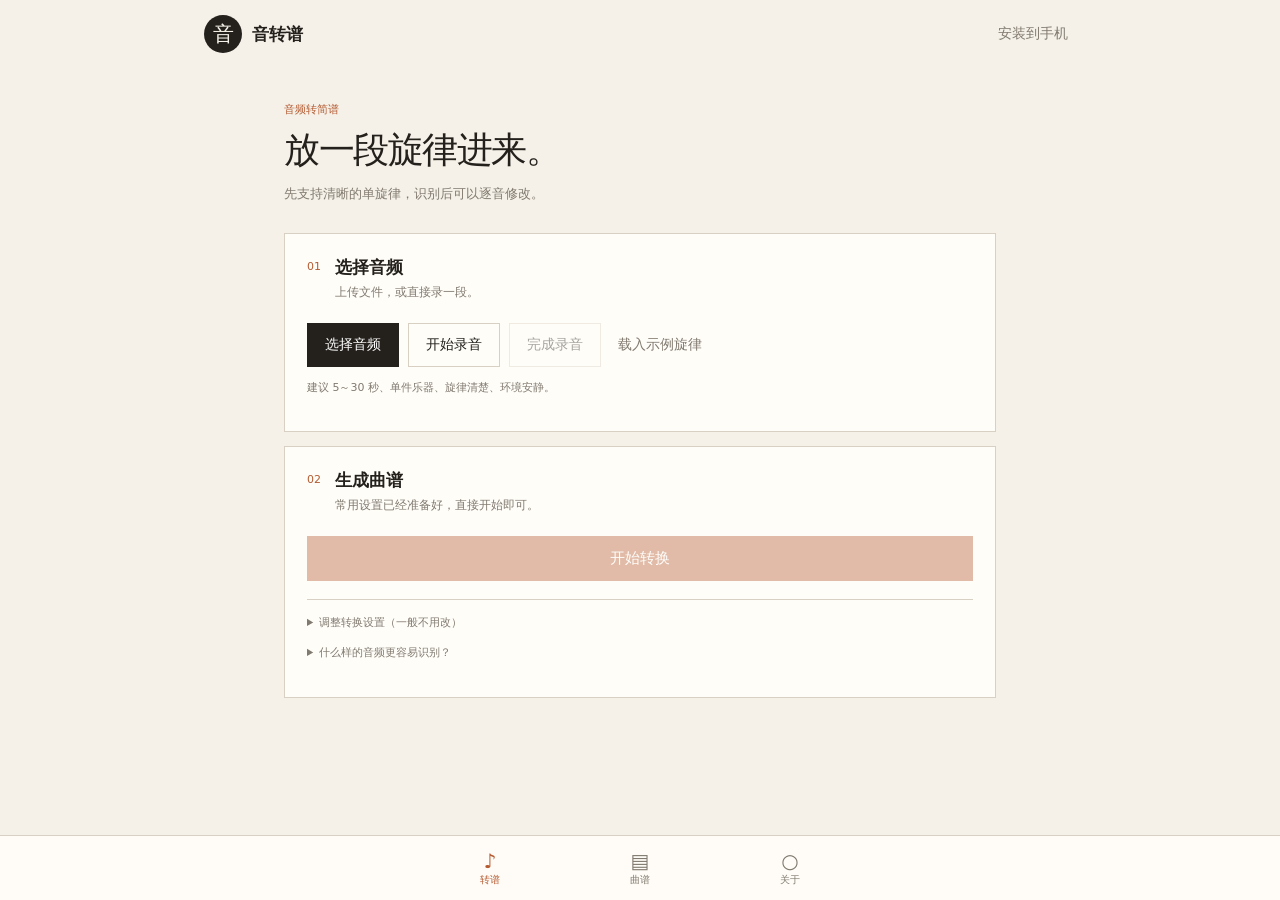
==== commit a2b12e2b: "Publish Audio to Score from 5599717" ====
--- a/demo.html
+++ b/demo.html
@@ -1,10 +1,24 @@
 <!doctype html><html lang="zh-CN"><head><meta charset="utf-8"><meta name="viewport" content="width=device-width,initial-scale=1,viewport-fit=cover"><meta name="theme-color" content="#f5f1e8"><meta name="apple-mobile-web-app-capable" content="yes"><meta name="apple-mobile-web-app-title" content="音转谱"><link rel="manifest" href="manifest.webmanifest"><link rel="apple-touch-icon" href="icons/icon-192.png"><link rel="icon" href="icons/icon-192.png"><style>:root{--paper:#f5f1e8;--ink:#24211d;--muted:#817a70;--line:#d8d0c2;--card:#fffdf8;--accent:#b55b32;--soft:#ebe3d5}*{box-sizing:border-box}html,body{background:var(--paper)}body{margin:0;color:var(--ink);font-family:"PingFang SC",system-ui,sans-serif;font-size:14px}button,input,select{font:inherit;color:inherit}button,label{cursor:pointer}[hidden]{display:none!important}:focus-visible{outline:2px solid var(--accent);outline-offset:2px}.topbar{height:68px;max-width:920px;margin:auto;padding:12px 24px;display:flex;justify-content:space-between;align-items:center}.wordmark{display:flex;align-items:center;gap:10px;color:inherit;text-decoration:none}.wordmark span{width:38px;height:38px;display:grid;place-items:center;background:var(--ink);color:var(--paper);border-radius:50%;font-family:serif;font-size:21px}.wordmark b{font-size:17px}.text-button{border:0;background:transparent;color:var(--muted);padding:8px}.screen{max-width:760px;margin:auto;padding:18px 24px 110px}.screen-title{padding:16px 0 30px}.screen-title p,.score-heading p{margin:0;color:var(--accent);font-size:11px}.screen-title h1{font-family:serif;font-size:36px;font-weight:500;letter-spacing:-.04em;margin:9px 0 10px}.screen-title span{color:var(--muted);font-size:13px}.source-card,.settings-card,.score-section{background:var(--card);border:1px solid var(--line);padding:22px;margin-bottom:14px}.card-title{display:flex;gap:14px}.card-title>span{color:var(--accent);font-size:11px;padding-top:4px}.card-title h2{font-size:17px;margin:0 0 5px}.card-title p{font-size:12px;color:var(--muted);margin:0}.source-actions,.result-actions{display:flex;flex-wrap:wrap;gap:9px;margin:22px 0 12px}.primary-action,.secondary-action,.transcribe-button{border:1px solid var(--ink);padding:12px 17px;background:var(--ink);color:white;min-height:44px;text-align:center}.primary-action input{position:absolute;opacity:0;pointer-events:none}.secondary-action{background:transparent;color:var(--ink);border-color:var(--line)}button:disabled{opacity:.4;cursor:not-allowed}.status{font-size:11px;color:var(--muted);line-height:1.7;min-height:18px}.audio-panel{border-top:1px solid var(--line);padding-top:14px}.audio-panel>div{display:flex;justify-content:space-between;gap:10px;font-size:11px}.audio-panel span{color:var(--muted)}audio{width:100%;margin-top:10px;height:38px}.settings-grid{display:grid;grid-template-columns:repeat(4,1fr);gap:10px;margin:22px 0}.settings-grid label{font-size:11px;color:var(--muted);display:flex;flex-direction:column;gap:7px;position:relative}.settings-grid select,.settings-grid input{background:var(--paper);border:1px solid var(--line);padding:10px;min-width:0}.settings-grid label span{position:absolute;right:7px;bottom:11px;font-size:9px}.settings-card details{font-size:11px;color:var(--muted);line-height:1.7;margin:12px 0}.transcribe-button{width:100%;background:var(--accent);border-color:var(--accent);font-size:15px}.progress{height:44px;display:flex;align-items:center;gap:10px;color:var(--muted);font-size:11px}.progress i{width:18px;height:18px;border:2px solid var(--line);border-top-color:var(--accent);border-radius:50%;animation:spin .8s linear infinite}@keyframes spin{to{transform:rotate(360deg)}}.score-section{padding:26px}.score-heading{display:flex;justify-content:space-between}.score-heading h2{font-family:serif;font-size:28px;font-weight:500;margin:6px 0}.score-heading>span{font-size:10px;color:var(--muted);border:1px solid var(--line);padding:6px 9px}.score-meta{display:flex;gap:18px;font-size:11px;color:var(--muted);padding-bottom:15px;border-bottom:1px solid var(--ink)}.score{display:flex;flex-wrap:wrap;align-items:flex-end;gap:9px 5px;padding:28px 2px;min-height:110px}.measure-line{height:43px;width:1px;background:var(--ink);margin:0 5px}.score-note{border:0;background:transparent;min-width:32px;min-height:50px;padding:4px;position:relative;font-family:serif;font-size:25px}.score-note.low-confidence{color:var(--accent)}.score-note.selected{background:var(--soft)}.score-note .accidental{font-size:12px}.score-note .octave{position:absolute;font-size:11px;left:50%;transform:translateX(-50%)}.score-note .octave.high{top:-2px}.score-note .octave.low{bottom:-2px}.score-note .duration{position:absolute;left:4px;right:4px;bottom:5px;border-bottom:1px solid}.score-note .duration.two{border-bottom:3px double}.score-note .dash{font-size:16px;margin-left:4px}.edit-hint{font-size:11px;color:var(--muted)}.note-editor{background:var(--soft);padding:10px;display:flex;flex-wrap:wrap;gap:6px;align-items:center}.note-editor strong{font-size:11px;margin-right:auto}.note-editor button{background:var(--card);border:1px solid var(--line);padding:8px}.result-actions{border-top:1px solid var(--line);padding-top:16px}.about-copy,.library-list{background:var(--card);border:1px solid var(--line);padding:22px}.about-copy h2{font-size:14px}.about-copy p,.library-entry p{color:var(--muted);font-size:12px;line-height:1.9}.library-entry{padding:15px 0;border-bottom:1px solid var(--line)}.library-entry button{border:1px solid var(--line);background:transparent;padding:7px;margin-right:6px}.bottom-nav{position:fixed;z-index:10;left:0;right:0;bottom:0;background:#fffdf8ee;border-top:1px solid var(--line);display:flex;justify-content:center;padding:8px 12px calc(8px + env(safe-area-inset-bottom))}.bottom-nav button{width:150px;border:0;background:transparent;color:var(--muted);padding:5px;font-size:10px}.bottom-nav span{display:block;font-size:20px}.bottom-nav [aria-current=page]{color:var(--accent)}dialog{max-width:390px;width:calc(100% - 40px);background:var(--paper);border:1px solid var(--line);padding:24px}#app-update{position:fixed;z-index:20;bottom:75px;left:20px;right:20px;max-width:720px;margin:auto;background:var(--ink);color:white;padding:12px 15px;display:flex;justify-content:space-between}@media(max-width:620px){.topbar{padding:12px 18px}.screen{padding:10px 16px 100px}.screen-title h1{font-size:31px}.source-card,.settings-card,.score-section{padding:18px}.settings-grid{grid-template-columns:1fr 1fr}.source-actions>*{flex:1 1 42%}.score-note{min-width:27px}.result-actions>*{flex:1 1 44%}.bottom-nav button{width:32vw}}@media(display-mode:standalone){#install-app{display:none}}
+
+.settings-card .transcribe-button {
+  margin-top: 22px;
+}
+
+.advanced-settings {
+  margin-top: 18px !important;
+  border-top: 1px solid var(--line);
+  padding-top: 14px;
+}
+
+.advanced-settings .settings-grid {
+  margin-bottom: 8px;
+}
 </style><style>html,body{max-width:100%;overflow-x:hidden}audio{max-width:100%}.primary-action input{width:1px;height:1px}.settings-grid{grid-template-columns:repeat(4,minmax(0,1fr))}.settings-grid label{min-width:0}.settings-grid input,.settings-grid select{width:0;min-width:100%;max-width:100%}@media(max-width:620px){.settings-grid{grid-template-columns:repeat(2,minmax(0,1fr))}}</style><title>音转谱 · 音频转简谱</title></head><body>
 <header class="topbar"><a class="wordmark" href="#transcribe"><span>音</span><b>音转谱</b></a><button id="install-app" class="text-button">安装到手机</button></header>
 <main>
 <section id="screen-transcribe" class="screen"><header class="screen-title"><p>音频转简谱</p><h1>放一段旋律进来。</h1><span>先支持清晰的单旋律，识别后可以逐音修改。</span></header>
 <section class="source-card"><div class="card-title"><span>01</span><div><h2>选择音频</h2><p>上传文件，或直接录一段。</p></div></div><div class="source-actions"><label class="primary-action">选择音频<input id="audio-file" type="file" accept="audio/*,.wav,.mp3,.m4a,.ogg,.flac"></label><button id="record" class="secondary-action">开始录音</button><button id="stop-record" class="secondary-action" disabled>完成录音</button><button id="load-demo" class="text-button">载入示例旋律</button></div><p id="source-status" class="status" role="status" aria-live="polite">建议 5～30 秒、单件乐器、旋律清楚、环境安静。</p><div id="audio-panel" class="audio-panel" hidden><div><strong id="audio-name"></strong><span id="audio-meta"></span></div><audio id="source-audio" controls preload="metadata"></audio></div></section>
-<section class="settings-card"><div class="card-title"><span>02</span><div><h2>识别设置</h2><p>不确定时先用默认值，生成后再调整。</p></div></div><div class="settings-grid"><label>调号<select id="key-select"><option value="0">C</option><option value="7">G</option><option value="2">D</option><option value="9">A</option><option value="4">E</option><option value="11">B</option><option value="5">F</option><option value="10">♭B</option><option value="3">♭E</option></select></label><label>速度<input id="tempo" type="number" min="40" max="240" value="90"><span>BPM</span></label><label>节拍<select id="meter"><option value="4">4/4</option><option value="3">3/4</option><option value="2">2/4</option></select></label><label>最小音符<select id="grid"><option value="0.5">八分音符</option><option value="0.25">十六分音符</option><option value="1">四分音符</option></select></label></div><details><summary>识别范围与限制</summary><p>当前只处理一个时间点一个音的单旋律。和弦、伴奏、密集轮指、滑音、噪声和混响会降低准确度；结果是初稿，需要人工校对。</p></details><button id="transcribe" class="transcribe-button" disabled>生成简谱</button><div id="analysis-progress" class="progress" hidden><i></i><span>正在分析音高和节奏…</span></div></section>
+<section class="settings-card"><div class="card-title"><span>02</span><div><h2>生成曲谱</h2><p>常用设置已经准备好，直接开始即可。</p></div></div><button id="transcribe" class="transcribe-button" disabled>开始转换</button><div id="analysis-progress" class="progress" hidden><i></i><span>正在听旋律、整理音符…</span></div><details class="advanced-settings"><summary>调整转换设置（一般不用改）</summary><div class="settings-grid"><label>简谱调号<select id="key-select"><option value="0">C（常用）</option><option value="7">G</option><option value="2">D</option><option value="9">A</option><option value="4">E</option><option value="11">B</option><option value="5">F</option><option value="10">♭B</option><option value="3">♭E</option></select></label><label>旋律速度<input id="tempo" type="number" min="40" max="240" value="90"><span>BPM</span></label><label>每小节拍数<select id="meter"><option value="4">4/4（常用）</option><option value="3">3/4</option><option value="2">2/4</option></select></label><label>识别多短的音<select id="grid"><option value="0.5">八分音符（常用）</option><option value="0.25">十六分音符</option><option value="1">四分音符</option></select></label></div></details><details><summary>什么样的音频更容易识别？</summary><p>一次只演奏一条清楚的旋律，尽量不要带伴奏。环境安静、速度稳定时效果更好；生成后可以点击音符修改。</p></details></section>
 <section id="score-section" class="score-section" hidden><div class="score-heading"><div><p>识别结果</p><h2>简谱初稿</h2></div><span id="confidence-label"></span></div><div class="score-meta"><span id="score-key"></span><span id="score-tempo"></span><span id="score-meter"></span></div><div id="score" class="score" aria-label="生成的简谱"></div><p class="edit-hint">点击音符进行升降音、改变时值或删除。橙色表示识别把握较低。</p><div id="note-editor" class="note-editor" hidden><strong id="editor-position"></strong><button data-edit="down">音高 −</button><button data-edit="up">音高 ＋</button><button data-edit="shorter">时值 −</button><button data-edit="longer">时值 ＋</button><button data-edit="rest">音符 / 休止</button><button data-edit="delete">删除</button></div><div class="result-actions"><button id="play-score" class="primary-action">播放识别结果</button><button id="stop-score" class="secondary-action" disabled>停止</button><button id="export-text" class="secondary-action">导出简谱文本</button><button id="export-xml" class="secondary-action">导出 MusicXML</button></div></section></section>
 <section id="screen-library" class="screen" hidden><header class="screen-title"><p>本地曲谱</p><h1>保留校对后的版本。</h1><span>数据只保存在当前浏览器，可导出备份。</span></header><button id="save-score" class="primary-action" disabled>保存当前曲谱</button><p id="library-status" class="status"></p><div id="library-list" class="library-list"></div></section>
 <section id="screen-about" class="screen" hidden><header class="screen-title"><p>关于</p><h1>它能做什么，也要说清楚。</h1></header><div class="about-copy"><h2>当前版本</h2><p>把清晰的单旋律录音转换成可编辑简谱，支持回放、文本与 MusicXML 导出。分析完全在浏览器本地完成。</p><h2>暂时做不到</h2><p>不能可靠拆分和弦、多声部或伴奏；密集轮指可能被合并，滑音可能被切成多个音。它不是专业制谱软件的替代品。</p><h2>隐私</h2><p>音频不会上传。只有你主动保存的曲谱会进入浏览器本地存储，清除网站数据后会消失。</p></div></section></main>
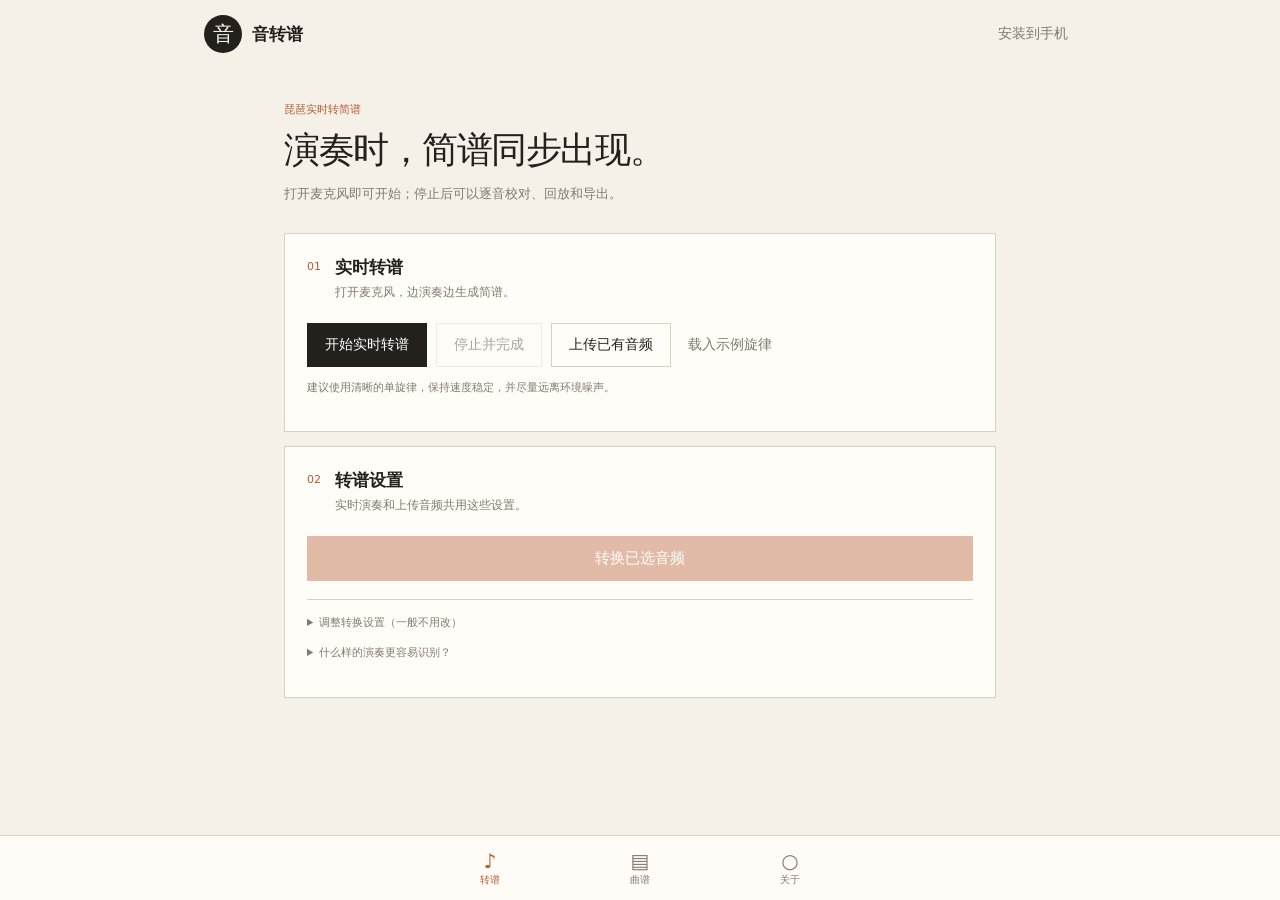
==== commit 7ef1f609: "Publish Audio to Score from cc5ebdf" ====
--- a/demo.html
+++ b/demo.html
@@ -13,37 +13,368 @@
 .advanced-settings .settings-grid {
   margin-bottom: 8px;
 }
-</style><style>html,body{max-width:100%;overflow-x:hidden}audio{max-width:100%}.primary-action input{width:1px;height:1px}.settings-grid{grid-template-columns:repeat(4,minmax(0,1fr))}.settings-grid label{min-width:0}.settings-grid input,.settings-grid select{width:0;min-width:100%;max-width:100%}@media(max-width:620px){.settings-grid{grid-template-columns:repeat(2,minmax(0,1fr))}}</style><title>音转谱 · 音频转简谱</title></head><body>
+
+.score-title-field {
+  display: grid;
+  gap: 7px;
+  margin: 14px 0 16px;
+  color: var(--muted);
+  font-size: 11px;
+}
+
+.score-title-field input {
+  width: 100%;
+  border: 0;
+  border-bottom: 1px solid var(--line);
+  background: transparent;
+  padding: 8px 0;
+  color: var(--ink);
+  font-family: serif;
+  font-size: 20px;
+}
+
+.history-actions {
+  display: flex;
+  align-items: center;
+  gap: 7px;
+  margin-top: 10px;
+}
+
+.history-actions button {
+  border: 1px solid var(--line);
+  background: transparent;
+  padding: 7px 11px;
+}
+
+.history-actions span {
+  margin-left: auto;
+  color: var(--muted);
+  font-size: 11px;
+}
+
+body.is-live #source-status,
+body.is-live #confidence-label {
+  color: var(--accent);
+}
+
+body.is-live #confidence-label {
+  border-color: var(--accent);
+}
+
+body.is-live #source-status::first-letter {
+  animation: live-pulse 1s ease-in-out infinite;
+}
+
+body.is-live .settings-grid,
+body.is-live .advanced-settings {
+  opacity: .55;
+  pointer-events: none;
+}
+
+.source-actions label {
+  position: relative;
+}
+
+.source-actions label input[type="file"] {
+  position: absolute;
+  width: 1px;
+  height: 1px;
+  opacity: 0;
+  pointer-events: none;
+}
+
+@keyframes live-pulse {
+  50% { opacity: .28; }
+}
+
+/* Numbered notation is laid out on a beat grid instead of as a text stream. */
+.score.jianpu-score {
+  display: grid;
+  grid-template-columns: repeat(4, minmax(0, 1fr));
+  gap: 34px 0;
+  align-items: stretch;
+  min-height: 160px;
+  padding: 42px 0 32px;
+  overflow: visible;
+}
+
+.jianpu-measure {
+  position: relative;
+  display: grid;
+  grid-template-columns: repeat(var(--slots), minmax(0, 1fr));
+  align-items: end;
+  min-width: 0;
+  min-height: 68px;
+  padding: 8px 8px 12px;
+}
+
+.jianpu-measure::after {
+  content: "";
+  position: absolute;
+  right: 0;
+  bottom: 14px;
+  height: 34px;
+  border-right: 1px solid var(--ink);
+}
+
+.jianpu-cell {
+  position: relative;
+  display: flex;
+  align-items: flex-end;
+  justify-content: center;
+  min-width: 0;
+  height: 52px;
+}
+
+.jianpu-cell .score-note {
+  position: relative;
+  display: flex;
+  align-items: center;
+  justify-content: center;
+  width: 100%;
+  min-width: 0;
+  min-height: 44px;
+  height: 44px;
+  padding: 5px 1px 10px;
+  border: 0;
+  border-radius: 0;
+  background: transparent;
+  font-family: "Times New Roman", "Songti SC", serif;
+  font-size: 27px;
+  line-height: 1;
+}
+
+.jianpu-cell .score-note:hover,
+.jianpu-cell .score-note.selected {
+  background: var(--soft);
+}
+
+.jianpu-cell .score-note.low-confidence {
+  color: var(--accent);
+}
+
+.jianpu-cell.beam-one::after,
+.jianpu-cell.beam-two::after,
+.jianpu-cell.beam-two::before {
+  content: "";
+  position: absolute;
+  right: 10%;
+  left: 10%;
+  bottom: 6px;
+  border-bottom: 1px solid currentColor;
+  pointer-events: none;
+}
+
+.jianpu-cell.beam-two::before {
+  bottom: 2px;
+}
+
+.score-note .numeral {
+  display: inline-block;
+  min-width: .72em;
+  text-align: center;
+}
+
+.score-note .accidental {
+  width: .72em;
+  margin-left: -.72em;
+  font-family: system-ui, sans-serif;
+  font-size: 10px;
+  text-align: right;
+  transform: translate(-2px, -2px);
+}
+
+.score-note .augmentation-dot {
+  margin-left: 2px;
+  font-size: 17px;
+  transform: translateY(3px);
+}
+
+.score-note .hold {
+  margin-left: 5px;
+  font-size: 18px;
+  letter-spacing: 4px;
+  white-space: nowrap;
+}
+
+.score-note .continued-dash {
+  font-size: 18px;
+}
+
+.jianpu-cell .score-note .octave {
+  position: absolute;
+  left: 50%;
+  width: 100%;
+  transform: translateX(-50%);
+  font-family: serif;
+  font-size: 10px;
+  letter-spacing: 1px;
+  text-align: center;
+}
+
+.jianpu-cell .score-note .octave.high {
+  top: -3px;
+}
+
+.jianpu-cell .score-note .octave.low {
+  bottom: 3px;
+}
+
+.jianpu-cell.beam-one .score-note .octave.low {
+  bottom: -2px;
+}
+
+.jianpu-cell.beam-two .score-note .octave.low {
+  bottom: -6px;
+}
+
+.measure-space {
+  min-width: 0;
+}
+
+@media (max-width: 620px) {
+  .score.jianpu-score {
+    grid-template-columns: repeat(2, minmax(0, 1fr));
+    gap: 28px 0;
+    padding: 34px 0 26px;
+  }
+
+  .jianpu-measure {
+    padding-right: 5px;
+    padding-left: 5px;
+  }
+
+  .jianpu-cell .score-note {
+    font-size: 24px;
+  }
+}
+
+@media print {
+  @page {
+    size: A4 portrait;
+    margin: 18mm;
+  }
+
+  body.printing-score {
+    background: #fff;
+  }
+
+  body.printing-score .topbar,
+  body.printing-score .screen-title,
+  body.printing-score .source-card,
+  body.printing-score .settings-card,
+  body.printing-score .score-heading,
+  body.printing-score .edit-hint,
+  body.printing-score .note-editor,
+  body.printing-score .history-actions,
+  body.printing-score .result-actions,
+  body.printing-score .bottom-nav,
+  body.printing-score #app-update {
+    display: none !important;
+  }
+
+  body.printing-score .screen,
+  body.printing-score .score-section {
+    display: block !important;
+    width: 100%;
+    max-width: none;
+    margin: 0;
+    padding: 0;
+    border: 0;
+    background: #fff;
+  }
+
+  body.printing-score .score-title-field {
+    margin: 0 0 22px;
+  }
+
+  body.printing-score .score-title-field span {
+    display: none;
+  }
+
+  body.printing-score .score-title-field input {
+    border: 0;
+    color: #000;
+    font-size: 25px;
+    text-align: center;
+  }
+
+  body.printing-score .score-meta {
+    color: #000;
+  }
+
+  body.printing-score .score.jianpu-score {
+    grid-template-columns: repeat(4, minmax(0, 1fr));
+    gap: 38px 0;
+    color: #000;
+    padding-top: 38px;
+  }
+
+  body.printing-score .jianpu-measure::after {
+    border-right-color: #000;
+  }
+}
+</style><style>html,body{max-width:100%;overflow-x:hidden}audio{max-width:100%}.primary-action input{width:1px;height:1px}.settings-grid{grid-template-columns:repeat(4,minmax(0,1fr))}.settings-grid label{min-width:0}.settings-grid input,.settings-grid select{width:0;min-width:100%;max-width:100%}@media(max-width:620px){.settings-grid{grid-template-columns:repeat(2,minmax(0,1fr))}}</style><title>音转谱 · 琵琶实时转简谱</title></head><body>
 <header class="topbar"><a class="wordmark" href="#transcribe"><span>音</span><b>音转谱</b></a><button id="install-app" class="text-button">安装到手机</button></header>
 <main>
-<section id="screen-transcribe" class="screen"><header class="screen-title"><p>音频转简谱</p><h1>放一段旋律进来。</h1><span>先支持清晰的单旋律，识别后可以逐音修改。</span></header>
-<section class="source-card"><div class="card-title"><span>01</span><div><h2>选择音频</h2><p>上传文件，或直接录一段。</p></div></div><div class="source-actions"><label class="primary-action">选择音频<input id="audio-file" type="file" accept="audio/*,.wav,.mp3,.m4a,.ogg,.flac"></label><button id="record" class="secondary-action">开始录音</button><button id="stop-record" class="secondary-action" disabled>完成录音</button><button id="load-demo" class="text-button">载入示例旋律</button></div><p id="source-status" class="status" role="status" aria-live="polite">建议 5～30 秒、单件乐器、旋律清楚、环境安静。</p><div id="audio-panel" class="audio-panel" hidden><div><strong id="audio-name"></strong><span id="audio-meta"></span></div><audio id="source-audio" controls preload="metadata"></audio></div></section>
-<section class="settings-card"><div class="card-title"><span>02</span><div><h2>生成曲谱</h2><p>常用设置已经准备好，直接开始即可。</p></div></div><button id="transcribe" class="transcribe-button" disabled>开始转换</button><div id="analysis-progress" class="progress" hidden><i></i><span>正在听旋律、整理音符…</span></div><details class="advanced-settings"><summary>调整转换设置（一般不用改）</summary><div class="settings-grid"><label>简谱调号<select id="key-select"><option value="0">C（常用）</option><option value="7">G</option><option value="2">D</option><option value="9">A</option><option value="4">E</option><option value="11">B</option><option value="5">F</option><option value="10">♭B</option><option value="3">♭E</option></select></label><label>旋律速度<input id="tempo" type="number" min="40" max="240" value="90"><span>BPM</span></label><label>每小节拍数<select id="meter"><option value="4">4/4（常用）</option><option value="3">3/4</option><option value="2">2/4</option></select></label><label>识别多短的音<select id="grid"><option value="0.5">八分音符（常用）</option><option value="0.25">十六分音符</option><option value="1">四分音符</option></select></label></div></details><details><summary>什么样的音频更容易识别？</summary><p>一次只演奏一条清楚的旋律，尽量不要带伴奏。环境安静、速度稳定时效果更好；生成后可以点击音符修改。</p></details></section>
-<section id="score-section" class="score-section" hidden><div class="score-heading"><div><p>识别结果</p><h2>简谱初稿</h2></div><span id="confidence-label"></span></div><div class="score-meta"><span id="score-key"></span><span id="score-tempo"></span><span id="score-meter"></span></div><div id="score" class="score" aria-label="生成的简谱"></div><p class="edit-hint">点击音符进行升降音、改变时值或删除。橙色表示识别把握较低。</p><div id="note-editor" class="note-editor" hidden><strong id="editor-position"></strong><button data-edit="down">音高 −</button><button data-edit="up">音高 ＋</button><button data-edit="shorter">时值 −</button><button data-edit="longer">时值 ＋</button><button data-edit="rest">音符 / 休止</button><button data-edit="delete">删除</button></div><div class="result-actions"><button id="play-score" class="primary-action">播放识别结果</button><button id="stop-score" class="secondary-action" disabled>停止</button><button id="export-text" class="secondary-action">导出简谱文本</button><button id="export-xml" class="secondary-action">导出 MusicXML</button></div></section></section>
+<section id="screen-transcribe" class="screen"><header class="screen-title"><p>琵琶实时转简谱</p><h1>演奏时，简谱同步出现。</h1><span>打开麦克风即可开始；停止后可以逐音校对、回放和导出。</span></header>
+<section class="source-card"><div class="card-title"><span>01</span><div><h2>实时转谱</h2><p>打开麦克风，边演奏边生成简谱。</p></div></div><div class="source-actions"><button id="record" class="primary-action">开始实时转谱</button><button id="stop-record" class="secondary-action" disabled>停止并完成</button><label class="secondary-action">上传已有音频<input id="audio-file" type="file" accept="audio/*,.wav,.mp3,.m4a,.ogg,.flac"></label><button id="load-demo" class="text-button">载入示例旋律</button></div><p id="source-status" class="status" role="status" aria-live="polite">建议使用清晰的单旋律，保持速度稳定，并尽量远离环境噪声。</p><div id="audio-panel" class="audio-panel" hidden><div><strong id="audio-name"></strong><span id="audio-meta"></span></div><audio id="source-audio" controls preload="metadata"></audio></div></section>
+<section class="settings-card"><div class="card-title"><span>02</span><div><h2>转谱设置</h2><p>实时演奏和上传音频共用这些设置。</p></div></div><button id="transcribe" class="transcribe-button" disabled>转换已选音频</button><div id="analysis-progress" class="progress" hidden><i></i><span>正在听旋律、整理音符…</span></div><details class="advanced-settings"><summary>调整转换设置（一般不用改）</summary><div class="settings-grid"><label>简谱调号<select id="key-select"><option value="0">C（常用）</option><option value="7">G</option><option value="2">D</option><option value="9">A</option><option value="4">E</option><option value="11">B</option><option value="5">F</option><option value="10">♭B</option><option value="3">♭E</option></select></label><label>旋律速度<input id="tempo" type="number" min="40" max="240" value="90"><span>BPM</span></label><label>每小节拍数<select id="meter"><option value="4">4/4（常用）</option><option value="3">3/4</option><option value="2">2/4</option></select></label><label>识别多短的音<select id="grid"><option value="0.5">八分音符（常用）</option><option value="0.25">十六分音符</option><option value="1">四分音符</option></select></label></div></details><details><summary>什么样的演奏更容易识别？</summary><p>一次只演奏一条清楚的旋律，尽量不要带伴奏。环境安静、速度稳定时效果更好；停止后可以点击音符修改。</p></details></section>
+<section id="score-section" class="score-section" hidden><div class="score-heading"><div><p>识别结果</p><h2>简谱初稿</h2></div><span id="confidence-label"></span></div><label class="score-title-field"><span>曲谱名称</span><input id="score-title" maxlength="60" placeholder="给这份曲谱起个名字"></label><div class="score-meta"><span id="score-key"></span><span id="score-tempo"></span><span id="score-meter"></span></div><div id="score" class="score" aria-label="生成的简谱"></div><p class="edit-hint">点击音符进行升降音、改变时值或删除。橙色表示识别把握较低。</p><div id="note-editor" class="note-editor" hidden><strong id="editor-position"></strong><button data-edit="down">音高 −</button><button data-edit="up">音高 ＋</button><button data-edit="shorter">时值 −</button><button data-edit="longer">时值 ＋</button><button data-edit="rest">音符 / 休止</button><button data-edit="delete">删除</button></div><div class="history-actions"><button id="undo-edit" disabled>撤销</button><button id="redo-edit" disabled>重做</button><span id="edit-status" role="status" aria-live="polite"></span></div><div class="result-actions"><button id="play-score" class="primary-action">播放识别结果</button><button id="play-source" class="secondary-action">试听原音</button><button id="stop-score" class="secondary-action" disabled>停止</button><button id="save-score-direct" class="secondary-action">保存曲谱</button><button id="print-score" class="secondary-action">打印 / 保存 PDF</button><button id="export-text" class="secondary-action">导出简谱文本</button><button id="export-xml" class="secondary-action">导出 MusicXML</button></div></section></section>
 <section id="screen-library" class="screen" hidden><header class="screen-title"><p>本地曲谱</p><h1>保留校对后的版本。</h1><span>数据只保存在当前浏览器，可导出备份。</span></header><button id="save-score" class="primary-action" disabled>保存当前曲谱</button><p id="library-status" class="status"></p><div id="library-list" class="library-list"></div></section>
-<section id="screen-about" class="screen" hidden><header class="screen-title"><p>关于</p><h1>它能做什么，也要说清楚。</h1></header><div class="about-copy"><h2>当前版本</h2><p>把清晰的单旋律录音转换成可编辑简谱，支持回放、文本与 MusicXML 导出。分析完全在浏览器本地完成。</p><h2>暂时做不到</h2><p>不能可靠拆分和弦、多声部或伴奏；密集轮指可能被合并，滑音可能被切成多个音。它不是专业制谱软件的替代品。</p><h2>隐私</h2><p>音频不会上传。只有你主动保存的曲谱会进入浏览器本地存储，清除网站数据后会消失。</p></div></section></main>
+<section id="screen-about" class="screen" hidden><header class="screen-title"><p>关于</p><h1>它能做什么，也要说清楚。</h1></header><div class="about-copy"><h2>当前版本</h2><p>演奏时实时识别清晰的单旋律，并同步生成可编辑简谱；也支持上传已有音频、回放、文本与 MusicXML 导出。分析完全在浏览器本地完成。</p><h2>暂时做不到</h2><p>不能可靠拆分和弦、多声部或伴奏；密集轮指可能被合并，滑音可能被切成多个音。它不是专业制谱软件的替代品。</p><h2>隐私</h2><p>麦克风与音频数据不会上传。只有你主动保存的曲谱会进入浏览器本地存储，清除网站数据后会消失。</p></div></section></main>
 <nav class="bottom-nav"><button data-screen="transcribe" aria-current="page"><span>♪</span>转谱</button><button data-screen="library"><span>▤</span>曲谱</button><button data-screen="about"><span>○</span>关于</button></nav><dialog id="install-help"><h2>安装到手机</h2><p id="install-help-text"></p><button id="close-install" class="primary-action">知道了</button></dialog><div id="app-update" hidden><span>新版本已准备好</span><button id="apply-update">更新</button></div><script>window.DEMO_AUDIO="[base64]/Mv4m/Qj82fqV+Tz4zfZH9arz+PEy8Fruc+yC6ovolOaj5L/i8OA936/dTtwj2zXajdky2SvZfNks2j7bs9yN3szgbeNs5sbpcu1p8aL1E/qv/[base64]/tPNo5kzYlM5svAixiKMUkMiGuHT8a6BaqE4QQdw1/CpoHwwT1ASz/YfyP+bL2xfPE8K3tf+o459njZuDi3FLZvdUs0qjOO8vxx9bE98Ffvx29PbvJuc64VbhnuAq5RLoXvIW+jcErxVrJE85K0/bYB99w5R/sA/MJ+h4BMAgqD/sVjxzWIsAoPS5DM8U3ujsdP+hBGUSwRa9GGUf1RktGIkWHQ4NBIj9zPIE5WDYGM5YvEyyIKP0keSEEHqIaVRciFAYRAw4WCzsIcAWvAvT/Of15+q/31vTs8ezu1eum6GDlBOKX3h3bndcd1KfQRc0CyurGCMRpwRu/KL2eu4a667nVuUy6Vrv1vCu/+cFbxUzJxs3A0i7YBN405K3qYPE5+Cb/FAbxDKoTLRppIE4mzivaMGk1cTnqPNA/IELYQ/tEjEWPRQxFDESXQrpAfj7yOyA5FzbhMoovHyyoKC8luyFUHv4avheUFIMRiQ6mC9YIFgZhA7QACf5Z+6H43PUH8x3wHe0G6tjmlOM+4Nncbdn/1ZjSQc8GzPLID8ZrwxLBD79vvTy8gbtHu5S7b7zcvd2/csKaxU/JjM1J0nvXF90O41Lp0+9+9kL9DATLCmwR3RcMHusjail8LhYzLje8Orw9KEABQkdD/EMmRMpD8EKiQeo/1D1qO7o4zjW1MngvIyzBKFsl+CGfHlYbIRgCFfoRCg8xDGsJtQYNBGwBz/4w/In51/YW9EHxWO5Y60HoFOXV4YbeLdvS13rUMNH+ze7KDMhkxQHD8cA9v/K9Gb28vOG8kL3NvpvA+cLoxWLJZM3l0d3WPtz+4Q3oW+7Z9HP7GQK4CEAPnRW/G5YhEycpLMww8zSUOKs7Mz4rQJJBa0K5QoNC0EGoQBU/Iz3cOkw4fzWCMl8vIizVKIElLiLkHqgbfhhqFWwShg+1DPkJTgexBB0Cjv/9/Gf6x/cZ9Vryhu+c7Jzph+Zd4yTg4NyW2U7WEtPpz9/M/8lUx+rEzMIHwaW/sb4yvjO+uL7Hv2LBjMNExobJTs2U0VHWetsC4dzm+exI87n5OQC5BiYNbhOBGU4fyCTgKYsuvzJyNp85QTxWPt0/2EBKQTlBq0CpPzs+bDxHOtg3KjVJMkAvGyzjKKIlYCIkH/Ub1xjNFdkS/A81DYIK4QdPBcYCQwDC/Tz7rvgS9mfzqPDU7erq6+fY5LThg95M2xXY5dTH0cTO58s6ycrGosTNwlbBSMCrv4i/5b/IwDTCK8StxrjJR81V0dnVytob4MHlrOvN8RP4b/7NBB4LUBFSFxUdiiKjJ1QskjBWNJc3UTqCPCg+RD/ZP+s/gj+kPls9rzusOV43zjQJMhsvDSzqKL0ljCJfHz0cKxksFkETbRCvDQYLbgjmBWkD8gB//gj8ivkB92j0vfH/7ivsQelE5jXjGeD03M3ZrNaZ057QxM0Yy6PIccaOxAXD3sEkweDAF8HQwQ/D1cQkx/nJUc0n0XPVLNpI37nkc+pl8IL2t/zzAigJQw80FesaWSBxJSYqbi5AMpQ1ZTiwOnM8rz1lPps+VT6bPXU87ToMOd02bDTEMe8u+SvsKNIlsiKVH4EcehmFFqUT2hAlDoQL9gh3BgUEmgE0/8v8Xfrl91/1yPId8F7tiuqi56nkoOGO3njbZthe1WvSl8/rzHPKOshLxq/Ec8OewjrCTsLfwvLDicWmx0fKas0J0R7VodmH3sXjTekS7wT1EvstAUQHRw0lE84YNR5KIwMoUywxMJYzfTbgOL86GTzxPEg9JT2OPIs7JTplOFY2BDR4Mb4u4CvpKOIl0yLGH78cxBnaFgMUQhGVDv0LeAkDB5oEOwLh/4b9J/u/+Ev2x/Mw8Ybux+v06A/mGuMb4BbdEtoX1y7UX9G1zjvM/MkByFfGBsUYxJbDiMPzw9zERsYzyKLKkc370NrUKNnZ3eTiPOjS7Znzgfl5/3IFWwslEcAWHhwwIeklQCopLp4xmDQTNw05hDp6O/M78Tt9O5w6WDm5N8o1lTMmMYYuwCvfKOwl7yLxH/gcChorF14UpREBD3EM9AmIByoF1QKGADr+6fuR+S33u/Q48qLv9+w46mjnh+Sa4abestvE2OTVHNN20PvNtsuyyfrHlsaRxfTExcQMxc3FDMfLyAnLxc370KfUwNg93RbiPeel7EHyAvjX/bEDgQk2D8EUFBohH9ojNigpLKwvuDJJNVw37zgDOps6uzpoOqk5hjgINzg1IjPOMEkumyvQKPElBiMYIC0dSxp2F7MUAxJoD+AMbAoJCLQFaQMmAeX+ovxZ+gb4pvU187LwG+5x67To5+UM4yrgRd1k2o/XztQs0rHPac1dy5jJJMgJx1LGBcYqxsXG2sdsyXzLB84L0YPUaNiz3FnhUOaL6/zwlfZH/AECtwdWDdASGBgdHdYhNSYwKsAt3TCDM601WzeMOEI5gjlQObE4rzdRNqE0qDJxMAUucCu8KPAlGCM5IFwdhxq+FwQVXRLKD0sN3wqECDgG9wO+AYr/VP0Z+9b4hvYn9LfxM++d7PPpOudy5KHhy9742y7ZdtbY01/RFM8CzTLLrsmAyLDHR8dLx8LHsMgXyvnLVM4n0W3UINg53K/gduWD6srvO/XJ+mMA/QWGC+4QKBYnG9wfPSQ/KNorBy+/MQA0xzUUN+g3Rzg0OLY31DaWNQQ0KTIOML0tQCuhKOslJCNWIIcdvxoBGFEVsxIoELENTQv6CLcGfwRRAicA/v3R+535XfcP9bHyQPC97SfrgOjL5QvjReCA3cHaEth71QTTuNCgzsbMNcv0yQ/Ji8hwyMXIjMnKyoDMrs5R0WbU6NfQ2xXgreSN6anu8vNc+df+VATFCRsPRxQ8Ge0dTyJXJvspNi0AMFYyNTScNY02CTcWN7c29TXWNGIzpDGlL24tCiuCKOAlKyNuIK4d8ho/GJoVBROCEBMOtwtsCTEHAgXdAr4Aof6B/Fv6K/ju9aHzQ/HS7k/su+kY52nks+H83krcpNkT15/UU9I30FXOt8xny2zKz8mYycvJb8qFyxHNEs+H0W3Uv9d224zf9eOo6Jrtu/IB+Fv9uwITCFUNcxJeFwkcaiB2JCMoaitFLq8wpDIlNDE1yjX1NbU1EjURNLwyGzE3LxstzypdKM8lLiOBIM8dIBt5GN4VUxPYEHEOHAzZCaUHgAVkA08BPv8q/RL78PjD9of0OvLc72vt6upY6LvlFeNs4MfdK9uh2DLW5tPH0d7PNs7WzMjLFMvBytbKV8tHzKvNgc/J0YDUo9cs2xLfTuPV55vslvG29u/7MgFxBp8LrBCMFTEakB6eIlMmpSmOLAovFTGuMtUzijTSNLA0KzRIMxEyjDDELsIsjiozKLolKyOPIO0dSxuvGB8WnBMqEcoOfQxBChYI+AXlA9oB0//M/cD7rfmP92T1KPPb8H3uDeyO6QHnbOTR4Tjfp9wl2rvXcdVQ02LRr89CziPNWczsy+TLQ8wQzUzO+c8W0qDUldfw2qjetuIR567rgfB89ZT6uv/fBPcJ8w7GE2QYwBzPIIkk5SfcKmktiS85MXgySTOtM6gzQDN7MmEx+S9MLmQsSCoEKKAlJCOYIAUecRvhGFsW4hN4ESAP2gymCoEIbAZhBF8CYgBn/mj8YvpT+Df2DPTQ8YPvJe246jzot+Ur45/gGd6f2zvZ89bR1N/SJNGrz3vOnc0ZzfTMNc3fzfbOetBt0szUlNfB2k3eL+Je5tHqfO9T9En5UP5bA10IRw0NEqIW+RoJH8giLCYvKcwr/y3ELxwxBjKGMp0yUjKrMa0wYS/PLQAs/inQJ4AlFyOdIBkekhsPGZMWIxTCEXIPMw0GC+kI2gbYBN8C7AD7/gj9EPsO+QH35vS78oDwM+7W62zp9uZ55PvhgN8P3bHabdhL1lXUlNIP0dHP4c5GzgfOKs6zzqbPBNHO0gPVoNeh2gDetuG65QTqiO468w749/zmAdEGqQtgEOsUPRlMHQ4heSSIJzMqeCxSLsAvxDBdMZExYjHWMPUvxS5OLZkrrimXJ1wlBiOdICkesBs4GccWYRQIEsAPiA1iC0wJRQdKBVoDcAGJ/6L9tvvC+cP3uPWd83LxNu/r7JHqK+i95Uzj3OB13h7c3tm+18XV/tNw0iTRI9BzzxzPIs+Mz13QltE500XVt9eN2sDdS+Em5Ubpo+0w8uL2rPuBAFQFGArADkATjBeYG1wfzSLmJZ8o8yrhLGUugC80MIIwbjD/LzkvJC7ILCwrWSlZJzMl8CKZIDQeyRteGfgWmxRLEgoQ2g26C6sJqwe4Bc8D7gERADX+Vfxu+n34gPZ19FryL/D07avrVen25pLkL+LS34LdR9so2S/XY9XM03XSY9Gg0DLQHtBq0BnRL9Ks05DV2teF2o7d7+Cg5Jjozew28cb1cfoq/+UDlQgtDaER5RXuGbIdKCFJJA4ncilyKwstPS4JL3EveS8kL3oufy09LLsqACkWJwUl1iKQIDse3ht/GSQX0RSKElEQKA4PDAcKDQghBkAEaAKTAML+7fwS+y/5QfdF9TnzHvH07rrsdOok6M7ld+Mk4dzep9yL2pHYwdYk1cHTotLM0UjRHNFL0dvRz9Io1OXVB9iK2mndoOAo5PjnB+xL8Ln0RPni/YMCHgemCw0QSBRNGBAcih+zIoMl9ScGKrMr+yzeLV8ugS5HLrct1yyuK0UqoijPJtMktyKCID0e7xudGU0XBBXFEpQQcg5gDF4KawiGBq0E3AIRAUn/f/2w+9r5+fcL9hD0BPLp78DtietI6f/mteRt4i7g/t3m2+zZGth31gvV3tP40mDSG9Iw0qLSddOr1EPWPtiZ2lDdX+C+42bnT+tv77rzJvin/DABtQUrCoQOthK1Fnga9B0iIfwjeyacKFwquSuzLEwthi1mLfAsKywcK8spQCiDJpwkkyJxIDwe+xu2GXIXMxX9EtQQuQ6uDLIKxgjnBhUFTAOJAcr/Cv5H/H36qfjK9t304fLW8LzulOxi6ifo6eWs43bhTd853UHbbNnE11DWF9Ui1HfTHNMY023TIdQ11arWf9iz2kPdKeBh4+Lmpeqh7sryF/d7++v/WgS9CAgNLxEnFecYZRyYH3siBiU2JwcpdyqHKzgsiyyELCcseyuFKk0p2ScyJmAkayJaIDYeBBzMGZMXXhUxExAR/A74DAILHAlEB3kFtwP8AUUAkP7Y/[base64]/a/79Pkw+F/2gPSS8pfwje547FnqNOgN5urj0OHH39Pd/ttP2s3Ygddx1qTVIdXu1A/ViNVd1o7XHNkG20nd49/N4gLme+kv7RXxIvVM+Yj9yQEFBjEKQQ4pEuEVXhmYHIgfKCJyJGMm+CcxKQ0qjyq4Ko0qEipNKUUo/yaFJd0jDiIhIB0eCRzrGcoXqhWPE34ReQ+CDZkLvwn0BzUGgATUAi4Bi//n/T/8kPrX+BP3Q/Vk83bxfO907WPrS+kw5xflBeMB4RLfPt2M2wXasNiV17nWJNbb1eTVQtb51grYdtk921zd0N+V4qbl+uiK7E7wPPRJ+Gr8lAC8BNcI2gy5EGsU5hciGxgewCAWIxUluyYHKPgojynPKbwpWSmsKLsnjSYoJZQj2iH/HwseBhz1GeAXyhW5E7ARsw/CDeALDApGCI0G3wQ6A5wBAABm/sj8JPt4+cH3/vUt9E7yYfBo7mTsWepK6DvmMuQ04kngdt7E3Djb3Nm22M3XJ9fK1rzWANeb143Y2dl923ndyd9p4lXlhejz65XvY/NT91r7bP9/A4kHfQtTD/4Sdxa0Ga0cXR+9IcojfyXdJuInjyjlKOkonSgIKC4nFibHJEgjoSHYH/Ud/xv8GfIX5xXgE98R6Q//DSMMVQqVCOIGOgWcAwQCcQDg/kv9svsS+mf4sfbt9BzzPvFT71ztXuta6VbnVuVf43jhqN/13WfcBNvU2d/YKdi615bXwtdB2BbZQtrF257dy99I4hDlHeho6+numPJq9lb6UP5OAkYGLAr2DZoRDxVMGEkb/x1oIIEiRiS1Jcwmjif6JxQo3ydhJ50mnCViJPgiZCGtH9sd9Bv+GQEYARYDFAsSHBA5DmMMmwrgCDMHkQX5A2kC3QBU/8r9O/yl+gb5Xfem9ePzEvI08EzuWuxi6mjoceaC5KDi0+Ag35DdKNzw2u/ZKtmq2HHYhtjr2KTZstoV3M3d198x4tbkwOfp6kru2fGO9V75QP0pAQ4F5QikDEAQsBPrFuoZphwYHzwhDyOOJLcljCYNJz0nHye3JgomHiX6I6QiIyF+H70d5Rv9GQ0YGBYjFDQSTRBwDqAM3gopCYEH5QVTBMkCRQHE/0L+vfwy+5/[base64]/gC91j1ovPf8RDwOO5Y7HTqj+iw5trkFONl4dHfYt4c3QfcKtuJ2izaFtpL2s/apNvK3ELeC+Ah4oLkKecP6i/tgPD685X3RfsC/8ACeAYdCqYNChFBFEEXBRqFHL0eqCBFIpAjiSQyJYslmCVbJdokGSQfI/EhliAVH3UdvBvxGRkYOhZaFHwSpBDWDhINWwuxCRQIgwb8BH8DCAKVACX/sv07/L36Nvml9wj2XvSo8ubwGu9G7W3rkum75+zlK+R94urgeN8t3hDdJ9x52wrb4NoA22vbJdwv3YjeMeAn4mjk7eaz6bPs5u9D88L2WfoA/qoBUQXoCGcMxA/3EvcVvRhDG4MdeR8jIX4iiCNDJLAk0SSqJD0kkiOsIpIhSiDbHkwdohvlGRoYRxZwFJsSzBAED0cNlQvxCVkIzQZMBdQDZAL4AI//JP63/EP7x/lB+LD2E/Vq87Tx9O8s7l7sjeq/6PbmOuWQ4/3hieA53xXeIt1n3Onbrdu32wvcq9yZ3dbeYOA34lfkvOZi6UPsV++X8vv1efkJ/Z8ANAS+BzELhw60EbMUexcFGk0cTR4DIG0hiCJVI9UjCiT2I58jCCM2IjAh+x+eHh8dhRvVGRcYUBaEFLgS8BAvD3gNzQstCpsIFAeYBSYEvAJWAfX/kv4t/cP7UvrX+FL3wfUj9Hvyx/AK70ftgOu66frnQ+ac5AvjleFC4BffG95U3cfcetxw3K7cNd0J3influBO4k/kleYb6d3r0+728T/1pPgd/KD/IgOdBgUKUg16EHYTPhbNGBsbJR3mHl0giCFmIvgiQCNBI/4ieyK9IcogqB9cHu4cZBvDGREYVRaUFNESEhFYD6gNAgxoCtoIWAfhBXUEEAOxAVUA/P6f/T781/pn+e33Z/bW9DnzkfHg7yjubOyv6vXoReei5RLknOJG4RbgEt9A3qXdSN0r3VPdxN1+3oPf0+Bu4lDkd+bf6ILrWu5h8Y/02/c8+6r+GwKGBeIIJQxHD0ASCBWaF+4ZABzMHVAfiSB4IRsidiKKIloi6yFBIWEgUh8YHrocPxutGQgYWBahFOgSMBF+D9QNNAyfChYJmQcoBsAEYQMIArMAYP8M/rT8Vvvw+YH4B/eC9fHzVfKv8ALvT+2b6+rpP+ih5hTlnuNG4hHhBuAq34PeFt7o3fzdVt733uLfF+GV4lnkYuas6DHr7O3X8OnzHPdm+sD9HQF5BMgHAQscDhER2RNsFsUY3hq0HEQeix+JID4hqyHSIbUhWSHDIPYf+B7QHYMcFxuTGfwXWBarFPsSTBGhD/4NZAzUClAJ2AdrBggFrgNbAg0Bwf90/iX90Pt0+g/5oPcm9qH0EPN28dTvLO6B7NfqM+ma5xDmm+RB4wni9+AS4F/f5N6l3qbe695130fgYeHD4mvkVuaC6OrqiO1X8E/zaPab+d/8KgB1A7cG5gn5DOoPrxJEFaAXwBmfGzodjx6cH2Eg3yAYIQ4hxSBBIIcfnB6FHUkc7Bp2GewXVBayFAwTZRHCDyUOkQwGC4gJFAisBk4F+QOrAmMBHQDY/pH9Rfzz+pj5M/jE9kr1xfM28p7wAO9f7b7rIeqM6AbnkuU45Pzi5eH44Dvgst9k31Pfg9/337HgseH44oTkU+Zi6KzqLu3h777yv/Xa+An8Qv98Aq8F0wjeC8kOjBEhFIEWpxiOGjMclB2vHoQfEiBdIGUgLyC+HxYfPB43HQscvhpWGdoXTRa2FBoTfBHgD0oOuww2C7wJTgjqBpEFQAT4ArUBdgA4//j9tfxr+xr6wPhc9+31c/Tv8mLxzu827p3sB+t56fbnhOYq5ezj0OLb4RXhgOAj4AHgHuB94CDhB+Iz46TkV+ZK6Hjq3ux17zjyIPUk+D37Y/6LAbEEyAfLCrANcBAEE2YVkRd/GS4bmxzDHaceRR+hH7sflx84H6Ie2h3mHMobjRozGcQXRBa4FCUTjxH7D2wO4wxkC+8JhQglB9EFhQRCAwQCywCU/1v+IP3f+5j6R/nt94n2GvWh8x7ylfAG73bt5+te6uDocecX5tfkt+O84u3hTeHi4LDgu+AG4ZLhYuJ148vkY+Y66E3ql+wT77zxi/R493v6jf2lALsDxwbACZ4MWg/tEVEUfxZ0GCwaoxvYHModeB7kHhAf/R6wHisedR2RHIYbWBoNGasXNxa2FC0ToBEUEIsOCQ2PCx8KuQheBw4GxwSIA1ACHAHs/7r+hv1O/BD7yfl5+B/3uvVM9NTyVPHP70juwOw+68TpWOj/5r7lm+Sb48PiGeKi4WHhWuGS4QniweK84/nkduYy6CrqWey77krxAPTV9sP5wfzI/84CzQW8CJMLSw7cEEATchVtFy0ZrhrvG+4cqx0nHmMeYR4lHrMdDR07HD8bIBrkGI8XJxaxFDITrxEqEKkOLA24C00K7AiVB0kGBgXMA5kCawE/ABX/6f24/IP7Rfr/+K/3Vfbw9IPzDfKS8BPvk+0X7KLqOuni56Hme+V25Jfj5OJh4hLi++Eg4oPiJeMJ5C3lkeYy6A/qJOxs7uHwfvM89hT5//v0/usB3QTBB5AKQg3RDzUSahRqFjAYuxkHGxMc3hxpHbUdxB2ZHTgdoxzhG/Ua5hm4GHAXFBaqFDUTuhE+EMMOTQ3eC3gKHAnJB4EGQwUNBN8CtgGQAGz/R/4e/fH7vPp/+Tn46faP9Sv0wPJO8dfvYO7q7HvrFurA6H/nV+ZO5WnkreMf48PineKw4gDjjuNa5GblseY66P3p9+sl7oHwBvOt9W/4Rvsp/hAB9APOBpQJQAzMDi8RZhNqFTcXyhghGjgbERyrHAcdJh0LHbocNxyFG6kaqBmIGE4X/xWfFDUTwxFPENwObA0DDKEKSQn7B7gGfQVMBCID/gHdAMD/of6A/Vr8Lvv6+b34d/cn9s70bPMD8pXwJu+37U3s7eqa6VnoMOcj5jnldeTd43TjQOND44Dj+eOw5Kbl2OZI6PHp0uvn7Srwl/In9dT3lvpn/T4AFAPiBaAIRQvNDS8QZxJuFEEW3Bc8GV8aRRvtG1cchhx8HDscyBsmG1oaaBlWGCkX5hWSFDITyhFeEPIOiA0lDMgKdQkrCOsGtQWIBGIDQwIoAQ8A9/7d/b/8m/tw+jz5APi59mr1EvSy8k3x5e9+7hrtvutu6i7pBOj15gbmO+WZ5Cbk5OPX4wPkaeQL5erlBedd6O7ptuux7dzvMfKq9EH37/mu/HX/PAL+BLIHUQrUDDQPbBF2E04V8BZZGIcZeRouG6gb5hvrG7obVxvFGggaJRkiGAIXyxWDFC0TzhFqEAUPog1EDO0KnglZCB0H6wXCBKADhQJvAVwASv82/iD9BPzh+rb5g/hG9wD2sfRb8//xn/A/7+Htiew96//p1ejE59Dm/+VV5dbkiORs5Ifk2+Rp5TPmOOd46PDpoOuD7Zbv0/E19Lf2Ufn9+7T+bQEjBM0GZAnhCz8OdxCDEl8UCBZ5F7EYrhlwGvcaRBtZGzgb5BphGrQZ4BjqF9gWrRVwFCQTzxF0EBYPug1iDBALxgmFCE0HHgb5BNsDxQKzAaUAmf+M/nz9aPxN+yv6APnN95D2S/X+86ryU/H676LuUO0G7MvqoemO6JfnwOYP5oflLOUD5Q7lUOXL5YDmcOeZ6Prpkutd7VjvfvHK8zb2vPhW+/z9pgBPA+4FfQj1Ck8Nhg+UEXQTIhWbFtwX5BizGUcaohrGGrQabxr8GV0ZmBiwF6sWjRVbFBoTzhF7ECUP0A19DDEL6wmuCHoHUAYuBRQEAgP1AewA5v/e/tX9yPy1+5v6eflO+Bv33/Wa9FDzAPKv8F3vEO7L7JLraepV6VvogOfH5jbm0eWa5ZflyOUx5tLmrOe/6Arqius+7SLvMfFm8731L/i2+kv95/+CAhcFngcPCmYMmw6pEIwSPxS/FQkXHBj2GJcZ/xkxGi4a+RmUGQQZTRhzF3sWahVDFA0TyhGAEDIP4w2XDE8LDgrWCKYHfwZhBUsEPQM0Ai8BLQAt/yr+I/0Y/Ab77fnL+KD3bfYy9e/zqPJe8RPwzO6L7VXsLesZ6hzpPeh+5+XmdeYz5iHmQuaZ5ijn7ufr6CDqiusm7fPu6/AL8031q/cf+qP8MP++AUcExQYwCYELtA3DD6gRXxPmFDgWVBc5GOYYXBmcGacZgBkrGakYARg0F0kWRBUpFP0SxBGCEDwP9A2uDGwLMAr7CM8HrAaSBYAEdQNwAnABcwB4/3v+e/13/G37XPpC+SD49vbD9Yn0SvMH8sTwgu9G7hLt7evY6trp9+gz6JLnGefL5qzmvuYF54HnM+gc6Tvqj+sV7czurvC48uX0L/eQ+QP8gP4AAX4D8wVWCKMK0wzhDsgQgxIPFGkVjhZ9FzYYuRgGGR8ZBxm/GEwYshfzFhUWHBUMFOsSuxGDEEQPAw7DDIYLTwofCfcH1wbABbIEqwOqAq8BtgDA/8n+z/3S/M/7xvq1+Zv4efdP9h715/Os8m/xM/D77sztqOyU65Xqrunl6D7ovOdj5zjnPOdz593nfehS6Vzqm+sL7avuePBs8oT0u/YK+Wv72f1LAL0CJwWDB8sJ+AsEDuwPqhE7E5wUyRXDFocXFRhvGJYYjBhSGO0XYBevFt4V8RTtE9YSsRGBEEoPEA7WDJ8LbQpBCRwIAQftBeIE3wPiAuoB9gAEABT/IP4p/S78LPsi+hH5+PfW9q31fvRK8xTy3vCs74DuX+1M7EzrY+qW6ejoXuj858Tnu+fj5zzoyuiM6YLqrOsH7ZLuSPAo8iv0TvaK+Nv6Of2e/wMCYwS3BvgIIQssDRQP1RBqEtETBhUJFtcWchfYFwwYDxjkF4wXDRdpFqUVxBTLE78SoxF8EE0PGw7nDLYLiAphCUAIKAcYBhEFEQQXAyQCNAFHAFv/bf59/Yj8jfuM+oL5cfhY9zf2EPXj87TyhfFX8DDvEe4A7QDsFetE6pHp/+iU6FLoPOhV6J7oG+nK6a3qwusJ7X7uIPDr8drz6fUT+FL6oPz3/k8BpQPwBSsIUApZDEEOAxCcEQgTRRRQFSkWzhZBF4EXkhd0FyoXuBYhFmkVlRSnE6YSlBF1EE8PIw72DMoLogp/CWIITgdBBj0FQARLA1sCbwGGAKD/t/7N/d786/vw+u/55vjU97z2nPV49E/zJvL+8Nvvv+6w7bDsxOvv6jfqn+kr6d/ovejI6APpb+kM6tzq3usQ7XHu/++18ZDzjPWj99H5D/xX/qMA7gIwBWQHhAmKC3ENNQ/REEMShhOZFHsVKxapFvYWExcCF8YWYRbXFSwVYxSBE4oSghFtEE4PKg4DDd0LugqbCYMIcgdpBmgFbgR8A48CqAHDAOH//v4a/jH9RPxR+1f6VflM+Dv3JPYG9eXzwvKg8YHwae9b7lztb+yY69zqPurC6WzpP+k96WrpxulS6hDr/+sd7Wru4++F8U3zNfU791f5hfu//f//PQJ2BKMGvgjBCqcMaw4KEH8RyRLkE84UiRUSFmoWlBaPFmAWCBaLFewULxRZE2wSbhFhEEsPLg4ODe4L0Aq2CaEIlAeOBpAFmgSrA8IC3gH+AB8AQv9j/oH9mvyu+7v6wfm/+Lb3pvaQ9Xb0WfM98iPxDvAD7wXuF+0/7H/r2+pZ6vrpwum06dLpH+qb6kjrJOwv7Wnuzu9c8RDz5vTZ9uT4Avsu/WD/kwHDA+gF/Qf8CeALpQ1FD78QDhIvEyMU5hR6Fd4VExYcFvkVrRU9FaoU+RMuE0wSVxFUEEYPMQ4XDf0L5ArOCb4ItAeyBrcFxATYA/MCEgI2AVwAg/+p/s397PwH/Bv7KPou+Sz4JPcV9gL17PPV8sDxr/Cn76ruve3i7B/sd+vu6obqReor6j3qe+ro6oPrTexG7W3uv+868dvynvR/9nn4h/qj/Mn+8AAWAzMFQQc8CR4L4gyEDgEQVRF9EngTRRTjFFIVkxWnFZAVURXtFGYUwRMBEyoSPxFFED8PMQ4fDQoM9grlCdkI0wfUBt0F7QQEBCEDRAJsAZYAwv/t/hX+O/1c/Hf7i/qY+Z74nfeW9on1evRo81jyTPFG8EvvXu6D7b3sEeyB6xPryOqk6qnq2eo368Lre+xi7Xbute8d8avyXPQr9hT4Evog/Dj+UwBvAoMEiwaBCGEKJAzHDUYPnhDNEc8SpBNMFMUUERUxFScV9BScFCEUhxPSEgUSJBEzEDYPMA4kDRUMBwv7CfMI8Qf1BgEGFAUuBE4DdAKfAc0A/v8t/1v+hv2t/M/76vr++Qv5EfgR9wz2AvX38+zy5PHi8Onv/e4h7lntqewU7J7rS+sc6xbrOeuI6wTsreyC7YTuse8G8YLyIPTe9bb3pPmj+639vv/OAdoD2wXMB6gJaQsNDY4O6g8eEScSBRO1EzkUjxS7FLwUlRRIFNoTSxOhEt8RCBEgECsPLA4nDR8MFgsOCgsJDAgUByMGOQVWBHkDowLRAQIBNgBr/57+z/37/CP8Rftg+nT5gfiI94r2h/WB9HzzePJ58YPwmO+87vLtP+2l7CnszuuW64Trm+vc60ns4uyn7Zfusu/18F/y6/OX9V73PPks+yn9Lv8zATYDMAUbB/MIswpXDNoNOQ9yEIERZhIfE6wTDRRDFFAUNRT0E5ETDRNuErYR6RAKEB4PJw4pDSYMIwsgCiEJJggxB0MGXAV8BKIDzwIAAjUBbQCm/97+FP5G/XT8nPu++tn57fj79wP3B/YH9Qf0CPMN8hnxL/BT74ju0u017bPsUOwP7PPr/usy7JHsGu3P7a7uuO/p8EHyvPNX9Q332/i8+qz8pP6eAJgCigRvBkMIAQqkCygNig7HD9wQyBGKEiATixPME+MT0xOeE0YTzhI5EowRyBDzDw8PHw4oDSwMLgsxCjYJPwhNB2IGfgWhBMoD+QIuAmYBoQDf/xv/Vv6O/cH87/sY+zn6VPlp+Hj3gvaJ9Y70k/Oc8qvxw/Do7xzvZO7D7Tvt0uyJ7GPsY+yL7NvsVu377cruwu/j8CnykvMc9cL2gfhT+jT8IP4PAP8B6QPJBZgHUwn1CnoM3g0fDzoQLBH1EZQSCRNUE3YTcRNHE/oSjRIDEl8RphDZD/0OFg4mDTAMOAs/CkkJVghoB4AGnwXEBPADIgNaApUB1AAUAFb/lf7S/Qv9QPxu+5b6uPnT+On3+fYG9hD1G/Qo8zryVPF58K3v8+5P7sPtU+0C7dPsyezk7CjtlO0q7unu0e/h8Bbyb/Po9H32LPjw+cP7ov2H/2wBTwMnBfIGqghKCs8LNQ15DpgPkRBhEQgShhLbEggTDRPuEqwSShLLETERgRC+D+sOCw4iDTMMQAtNCloJawiBB5wGvgXmBBUESQOEAsIBBAFIAI7/0v4U/lL9jPzB++/6F/o5+VX4bPd/9o/1nvSv88Xy4fEI8TzwgO/Z7knu0+177UTtL+1A7Xft1e1d7g3v5e/k8AjyUPO59D723veS+Vj7Kv0E/98AuQKLBFAGBAijCSgLjwzWDfkO9w/PEH4RBBJiEpkSqRKUEl0SBRKREQERWxCgD9YO/g0cDTMMRgtYCmoJfwiYB7cG2wUGBTcEbwOsAu4BMwF6AMT/DP9T/pb91vwQ/EX7c/qb+b742/fz9gn2HfUz9Ezza/KT8cfwC/Bh783uUu707bTtl+2c7cftGe6S7jTv/O/r8ADyN/OP9AX2lfc7+fP6ufyH/lgAKQLzA7MFYwf/CIQK7As1DVwOYA89EPMQghHqESoSRBI6Eg0SwBFVEdAQMxCBD78O7w0UDTIMSwtiCnkJkgivB9AG9wUlBVkEkwPTAhcCXwGqAPj/RP+P/tj9HP1c/Jf7y/r6+SL5Rfhk93/2mfWz9M/z8fIb8lDxkvDn71Dv0e5s7iXu/u367RruX+7L7l7vF/D38PvxI/Nr9NH1Uvfp+JT6TfwP/tf/ngFhAxsFxwZgCOMJTAuXDMENyQ6tD2oQARFxEboR3hHeEbsReBEYEZwQCRBhD6cO3g0LDS8MTgtqCoYJowjDB+gGEgZDBXkEtgP4Aj8CigHYACgAef/J/hb+YP2l/OX7IPtU+oP5rPjR9/H2EPYv9U/0dPOf8tXxGPFr8NHvTe/j7pbuZ+5Z7m7up+4G74vvNvAH8fzxFPNM9KP1FPee+Dr65vud/Vr/GAHTAocELgbEB0YJrgr7CykNNQ4dD+EPgBD4EEoReBGBEWkRMBHZEGcQ3Q8+D4wOzA0ADSsMUAtxCpEJswjXB/8GLAZfBZgE1wMbA2UCswEEAVgArf8A/1L+oP3r/DH8cfur+uD5D/k5+GD3hPan9cv08/Mh81jym/Hs8FDwye9a7wbvz+647sPu8e5E77vvWPAa8QDyCfMy9Hr13PZX+Ob5hfsw/eP+lwBLAvgDmgUtB6wIFQpiC5IMog2QDloP/w9/ENoQEREkERUR5hCZEDEQsA8aD3EOuA3zDCUMTwt2CpsJwQjpBxQHRAZ6BbUE9wM+A4oC2wEvAYUA3v81/4v+3v0u/Xn8v/v/+jn6bvme+Mr38/Yb9kP1b/Sf89fyG/Js8c7wQ/DP73XvN+8Y7xnvPO+D7+7vfvAx8QnyAvMd9FX1qfYW+Jf5KvvJ/HH+HADHAW4DCgWZBhYIfgnMCv4LEQ0EDtMOfw8HEGoQqhDGEMEQmxBYEPkPgQ/0DlMOog3lDB0MTgt6CqQJzgj5BygHWwaTBdEEFQRfA60CAAJXAbEADABo/8L+Gf5u/b78CfxP+4/6yvkA+TH4X/eM9rj15/Qa9FTzmPLp8UnxvPBE8OTvoO9473Dvie/F7yTwpvBM8RXyAPMM9Db1fPba90751Ppn/AT+p/9JAegCfwQKBoQH6gg5CmwLgwx5DU4OAA+PD/oPQhBnEGsQTxAVEMAPUQ/MDjQOiw3VDBMMSgt8CqsJ2QgICDoHcQasBewEMgR+A88CJQJ+AdsAOQCY//b+Uv6r/QD9Ufyc++L6Ivpd+ZT4yPf59ir2XPWS9M7zE/Nj8sLxM/G38FPwCPDZ78nv2O8I8Fvw0fBq8SXyAvMA9Bv1U/aj9wr5g/oL/J39Nf/PAGcC+AN+BfYGWgioCd0K9gvwDMoNgg4YD4oP2g8IEBUQAhDRD4UPHw+jDhMOcg3DDAgMRQt9CrEJ4wgWCEwHhQbDBQYFTgScA/ACSAKkAQMBZADH/yj/if7m/UD9lfzm+zH7d/q4+fT4LPhi95f2zfUG9UX0i/Pb8jryqPEp8cDwcPA68CHwJ/BO8JXw//CL8TnyCPP48wX1L/Zy98v4N/qz+zr9yf5aAOoBdQP3BGsGzQcbCVEKawtpDEcNBQ6hDhsPcw+pD74PtA+ND0kP7A55DvENVw2wDPwLPwt8CrUJ7AgjCFwHmAbZBR4FaQS5Aw8DaQLIASkBjQD0/1n/vf4e/n391/wt/H37yPoP+lD5jvjI9wL3PPZ49bj0APRR86/yG/Ka8S3x1/Cb8HrwePCU8NHwL/Gv8VDyEvPz8/P0D/ZE95H48flh+938Yf7q/3IB9wJzBOMFRAeQCMYJ4wrjC8YMiA0rDqsOCw9JD2cPZg9HDwwPuA5NDs0NOw2bDO4LNwt6CrgJ8wguCGsHqgbtBTUFggTVAy0DiQLqAU4BtQAdAIf/7/5U/rf9Fv1x/Mb7F/ti+qn56/gr+Gn3pvbm9Sn1cvTE8yLzjfIJ8pjxPvH88NTwyfDc8A/xYvHW8WryH/Pz8+X09PUc91v4r/kT+4T8//1///8AfQL0A2AFvgYJCD8JXQpgC0YMDQ21DTwOow7pDg8PFg8AD84Ogg4fDqgNHg2EDN4LLgt2CrkJ+Qg4CHgHuwYBBksFmwTvA0kDqAILAnIB2wBGALP/Hv+I/u/9Uv2y/Az8Yvuz+v75RvmK+Mz3DvdR9pf14vQ19JLz/fJ38gPypPFc8S7xG/El8U7xlvH/8YfyL/P389z03fX49iv4cvnK+jD8of0Y/48ABwJ4A+AEOwaFB7oI2QneCsgLkwxADc4NOw6JDrcOxg64Do8OSw7xDYEN/wxtDM0LIwtxCrkJ/ghBCIUHygYTBmAFsgQJBGUDxgIrApQBAAFuAN3/TP+5/iT+jP3w/FD8qvsA+1H6nfnm+C34cve59gH2T/Wj9AH0avPj8mzyCfK88YjxbfFv8Y/xzfEq8qfyQ/P+89b0yvXY9v73OfmG+uH7SP21/iUAlQEBA2QEvAUDBzgIWAlfCksLGwzNDGAN1A0oDl4OdQ5vDk4OEw7BDVkN3gxTDLsLFwtqCrgJAQlICJAH2QYlBnQFyAQhBH8D4gJJArUBIwGTAAUAeP/p/lj+xP0s/ZD87/tK+6D68fk/+Yr41Pce92n2ufUP9W301vNN89TybfIc8uHxwPG68dHxBfJY8snyWvMI9NT0u/W99tb3BflG+pf78/xX/sD/KAGNAuwDQAWFBrkH2QjhCdAKowtaDPMMbQ3IDQUOJA4mDg0O2g2QDTANvQw5DKcLCQtiCrUJAwlPCJoH5gY1BocF3QQ4BJgD/QJnAtQBRQG4ACwAov8W/4n++f1l/c78MvyR++z6QvqV+eT4Mvh/9872IPZ39df0QPS18zrz0PJ78jvyE/IG8hTyP/KI8u7yc/MW9NX0sPWl9rP31vgL+lH7o/z9/V7/vgAeAncDxwQKBj0HXAhmCVcKLQvoC4YMBg1oDawN0g3cDcsNoA1eDQUNmgwdDJEL+gpZCrEJBAlUCKMH8gZEBpkF8QROBLADFwODAvIBZQHaAFEAyv9C/7j+K/6c/Qn9cvzW+zX7kPrn+Tv5jfje9zD3hfbe9T71p/Qc9J/zM/PZ8pTyZ/JS8ljyevK58hXzj/Mm9Nr0qfWS9pP3qvjV+Q/7V/yo/QD/WQCyAQcDUgSTBcQG4gftCN8JuQp4CxoMoAwIDVINgA2SDYgNZQ0qDdkMdQz/C3sL6gpPCqwJAwlXCKoH/QZSBqkFBAVkBMgDMAOeAg8ChAH8AHUA8f9r/+X+XP7R/UL9r/wY/Hz72/o3+o/55fg6+I/35vZC9qP1DfWB9AP0k/M28+3yuvKf8p3yt/Ls8j/zrvM59OH0pfWC9nf3g/ii+dL6D/xX/ab++f9LAZkC4QMeBU0Gawd2CGoJRgoIC68LOgyoDPkMLg1HDUUNKQ32DK0MUAzhC2ML2ApDCqUJAQlaCLEHBwdfBrkFFgV4BN4DSAO3AisCogEbAZcAFQCT/xD/i/4D/nj96vxX/L/7I/uD+uD5OvmT+Ov3Rfej9gb2cPXk9GT08/OT80XzDfPs8uPy9fIh82rzz/NQ9Oz0pPV29mD3YPh0+Zn6zPsL/VH+nP/nADACcwOtBNkF9gYBCPYI1QmaCkUL1QtIDKAM2wz7DAAN7AzADH8MKQzBC0oLxQo1Cp0J/ghbCLYHEAdqBscFJwWLBPMDXwPQAkUCvgE6AbgAOAC5/zn/t/4z/qz9Iv2T/AD8afvN+i76jPnp+EX4ovcB92b20fVF9cX0UvTu853zYPM58yrzM/NY85fz8vNo9Pr0p/Vt9kz3QPhJ+WT6jfvC/AD+Q/+HAMoBCAM+BGkFhAaPB4UIZQktCtwKcAvpC0cMiAyvDLsMrwyKDFAMAQygCy8LsQonCpQJ+ghcCLoHFwd1BtUFNwWdBAcEdQPoAl8C2gFYAdgAWgDe/2H/4v5i/t79WP3N/D78q/sU+3r63Pk8+Zv4+/dd98T2MPak9SP1r/RJ9PTzs/OG83Dzc/OP88XzF/SD9Av1rPVo9jv3Jfgj+TP6Uvt+/LP97v4rAGgBoQLTA/sEFQYfBxYI9wjCCXQKDQuLC+4LNgxjDHYMcAxTDB8M2At+CxMLmwoXCooJ9QhbCL0HHgd/BuEFRgWuBBoEigP/AncC9AF0AfYAewAAAIb/C/+O/g7+i/0F/Xr87PtZ+8L6KfqN+e/4Uvi39x/3jfYB9oD1CvWi9Er0BfTT87jzs/PI8/bzPvSh9B71tfVl9i73DfgA+QX6G/s9/Gn9nf7T/woBPgJsA5AEqAWxBqgHiwhYCQ4KqgotC5UL4wsWDDAMMQwbDO8LrgtaC/YKhAoGCn4J7ghYCL8HIweIBu0FVAW+BCwEngMUA48CDQKPARMBmgAiAKv/Mv+4/jz+vf06/bT8Kfyb+wj7cvra+UH5p/gO+Hj35/Zd9tv1ZPX69KD0V/Qg9P/z9PMB9Cf0Z/TA9DP1wPVm9iT3+Pfh+Nz55/oA/CT9T/5//68A3QEHAygEPgVGBj0HIQjwCKgJSArPCj0LkAvKC+oL8gviC70Lgws2C9gKbAr0CXEJ5ghVCMAHKAePBvcFYQXOBD0EsQMpA6UCJQKpAS8BuABCAM7/WP/h/mj+7P1u/ev8ZPza+0v7uvol+o/5+Phi+M/3P/e29jT2vfVR9fT0qPRt9Ef0NvQ89Fr0kfTh9Ev1zvVq9h335/fF+Lb5uPrI++L8Bf4u/1cAgAGmAsMD1wTdBdQGuQeJCEQJ5wlzCuUKPgt9C6QLsgupC4oLVwsQC7kKUwrhCWMJ3QhRCL8HKweWBgEGbQXcBE4ExAM9A7sCPQLCAUoB1QBhAO//fP8I/5L+Gv6f/SD9nfwX/Iz7/vpu+tv5SPm1+CP4lfcN94z2FPan9Uj1+PS69I70ePR39I70vfQF9WX13/Vw9hn32fet+JT5jPqS+6T8v/3g/gMAJwFHAmEDcgR3BW0GUgckCOEIiAkXCo0K6wowC10LcQtvC1YLKgvqCpkKOQrMCVQJ0whLCL4HLgecBgkGeAXpBF0E1QNQA9ACUwLaAWQB8AB/AA4Anv8t/7r+Rf7O/VP91PxR/Mv7Qfu0+iX6lPkE+XX46fdi9+H2afb79Zr1SPUG9db0uvSz9MP06vQq9YH18fV59hj3zveY+HX5ZPph+2r8ff2X/rT/0QDsAQMDEAQTBQgG7gbAB38IKQm7CTYKmQrkChYLMQs0CyIL/ArCCngKHgq3CUQJyAhECLsHLwegBhEGgwX2BGwE5QNjA+QCaALxAXwBCwGbACwAv/9R/+H+b/77/YP9CP2J/Af8gPv3+mz63/lR+cX4O/i19zX3vfZO9uv1lvVR9R31/PTw9Pn0GfVQ9Z/1BvaF9hr3xveG+Fr5P/oz+zP8Pv1Q/mf/fgCUAacCsQOyBKYFiwZfBx8IywhhCeAJRwqXCs8K7wr5Cu0KzQqaClYKAgqgCTMJvAg9CLgHLwekBhgGjAUCBXoE9QN0A/cCfQIHApQBJAG2AEoA3/9z/wb/l/4m/rL9Ov2//ED8vvs4+7D6J/qc+RL5ivgG+If3D/eg9jz25PWc9WT1PvUs9S/1SPV49b/1HfaT9h/3wfd4+EL5HfoI+wD8A/0N/h3/LgBAAU4CVQNTBEYFKwb/BsEHbwgICYoJ9glKCogKrgq+CrgKngpxCjIK5AmICSAJrgg0CLMHLgenBh0GlAUNBYcEBASEAwkDkQIcAqsBPQHQAGYA/f+U/yn/vf5P/t79av3z/Hj8+ft3+/P6bPrl+V351/hV+Nf3X/fw9or2Mfbm9av1gfVq9Wf1efWh9eD1Nvaj9ib3v/ds+C35//nh+tD7y/zO/df+4//uAPcB+wL3A+gEzAWgBmQHFAivCDUJpQn+CUAKbAqCCoIKbgpHCg4KxglwCQ0JoAgqCK4HLQeoBiIGnAUXBZMEEgSUAxoDowIwAsEBVAHqAIEAGQCz/0v/4v53/gn+mP0k/a38Mvyz+zL7r/or+qb5Ivmh+CX4rfc+99j2ffYw9vH1w/Wn9Z71qvXM9QP2Ufa19i/3v/dj+Bv55Pm9+qT7lvyS/ZT+mv+fAKQBpQKeA40EcAVEBggHugdYCOEIVQmyCfkJKgpFCksKPQocCukJpwlWCfgIkAgfCKcHKgepBiYGowUgBZ4EHwSjAysDtQJEAtYBagECAZsANQDR/2z/Bf+d/jL+xf1U/eD8aPzu+3D78Ppv+u35a/ns+HH4+veL9yT3yPZ49jf2Bfbk9df13fX39Sf2bfbJ9jv3wvdd+Az5zPmc+nv7ZfxZ/VT+VP9UAFQBUQJHAzQEFQXqBa4GYQcBCI4IBQlmCbIJ6AkJChQKDArxCcQJhwk7CeMIgAgTCKAHJgepBikGqQUoBakELASxAzoDxwJXAuoBgAEZAbQAUADu/4v/J//B/ln+7/2C/RH9nfwm/Kv7L/uw+jH6svk1+bv4RfjW92/3EvfA9nz2R/Yi9g/2D/Yk9k32jPbf9kn3x/da+P/4t/l++lX7N/wk/Rj+Ef8LAAcB/wHyAt0DvQSRBVYGCgesBzsItggbCWsJpgnMCd0J2gnECZ0JZgkgCc0IbggGCJcHIgeoBisGrQUwBbMENwS/A0kD1wJoAv0BlQEvAcwAagAIAKj/R//k/n/+GP6u/UD9z/xb/OT7a/vw+nP69/l8+QP5j/gg+Ln3WvcH98H2iPZf9kj2Q/ZR9nT2q/b39ln3z/dZ+Pb4pPlk+jL7DPzx/N790f7H/7wAsQGgAokDZwQ6Bf8FtAZYB+oHZwjQCCUJZAmPCaUJqAmYCXYJRAkDCbUIXAj5B40HHAemBi0GsgU2BbsEQgTMA1gD5wJ6AhACqQFEAeIAggAjAMX/Zv8F/6P+P/7Y/W39AP2P/Bz8pfst+7P6OfrA+Ur51vho+AH4ovdN9wT3yfad9oH2d/Z/9pz2zPYR92r32Pda+O74lflM+hH75PvC/Kj9lP6E/3UAZQFRAjcDEwTlBKoFYAYFB5kHGQiGCN8IIglSCW0JdQlqCU4JIQnmCJ0ISAjqB4MHFQejBi0GtQU8BcQETATXA2UD9gKKAiECvAFZAfgAmgA8AOD/g/8l/8b+ZP4A/pn9Lv3B/FH83fto+/H6evoD+o75HPmv+Ef46PeS90f3Cvfa9rr2q/au9sT27vYs93735Pdd+Or4iPk3+vT6v/uV/HX9Wv5F/zAAHAEEAucCwgOTBFcFDQa0BkkHzAc8CJkI4QgVCTUJQgk8CSUJ/gjICIQINAjaB3gHDgefBiwGtwVBBcsEVgTjA3IDBAOaAjICzgFtAQ0BsABVAPv/oP9E/+f+iP4m/sL9W/3x/IT8FPyh+y37uPpE+tH5YPn0+I34LfjW94r3SfcX9/P24Pbe9u72EvdJ95P38vdj+Oj4fvkk+tr6nfts/ET9JP4I/+//1QC6AZoCcgNCBAYFvAVkBvsGgAfzB1MInwjXCPwIDgkOCfwI2gipCGoIHwjKB2sHBgeaBisGuQVFBdIEXwTtA34DEgOpAkMC4AF/ASIBxgBsABMAu/9h/wb/qv5L/ur9hv0f/bX8SPzY+2f79fqD+hH6ovk3+dD4cfgZ+Mv3ifdT9yz3FPcO9xj3Nvdm96r3Afhr+Oj4dvkU+sL6fvtF/Bf98P3O/rD/kQByAU8CJQPzA7YEbQUVBq0GNQerBw4IXgiaCMQI2wjfCNIItQiJCE8ICQi4B14H/AaVBikGugVJBdcEZwT3A4oDHwO3AlIC8AGRATUB2wCCACsA1f99/yX/y/5v/hD+r/1L/eT8evwO/J/7MPvA+lD64/l4+RP5s/hb+Az4x/eP92X3Sfc+90T3W/eF98L3Evh1+Or4cPkH+q36Yfsh/Oz8vv2X/nP/UAAtAQYC2gKmA2gEHwXHBWEG6wZjB8kHHQhdCIsIpwiwCKgIkAhpCDQI8gemB1AH8gaOBiYGugVLBd0EbgQABJQDKwPFAmECAAKjAUgB7wCYAEIA7f+Y/0L/6v6R/jX+1/11/RH9qvxB/NX7aPv7+o36Ivq4+VP59Pib+Ev4BfjL9533fvdu92/3gfem99z3JfiB+O74bfn8+Zv6R/sA/MT8kP1j/jn/EQDqAMABkQJbAxwE0gR7BRYGoQYcB4UH3AcgCFIIcgiACH0IaghICBcI2weTB0EH5waHBiIGuQVNBeEEdAQJBJ8DNwPSAm8CEAKzAVoBAgGsAFgABACy/17/CP+x/lj+/P2e/T392fxy/An8n/s0+8n6X/r3+ZP5M/na+Ir4QvgG+Nb3s/ef95v3qPfH9/f3OfiO+PT4bPn0+Yv6MPvi+5/8ZP0x/gL/1v+qAHwBSgISA9IDhwQxBcwFWQbWBkEHnAfkBxoIPghQCFIIRAgmCPoHwgd/BzEH3AZ/Bh0GtwVPBeQEegQQBKgDQgPeAn0CHwLDAWsBFQHAAG0AGwDK/3j/Jf/Q/nr+If7F/Wf9Bv2i/Dz81Ptr+wL7mvoz+tD5cfkZ+cf4fvhA+A346PfQ98j30Pfp9xP4T/id+Pz4bfnt+X36G/vG+3z8O/0C/s7+nf9sADsBBgLMAooDPgTnBIQFEgaQBv8GXAenB+EHCQggCCcIHQgECN0HqQdqByEHzwZ2BhgGtQVPBecEfwQXBLEDTAPqAooCLQLTAXsBJgHTAIIAMQDi/5L/Qf/u/pr+RP7r/Y/9Mf3Q/Gz8B/yh+zr70/pv+gz6rvlW+QT5uvh6+EX4HPgB+PX3+PcM+DH4Zviu+Ab5b/np+XL6Cfut+1z8Ff3V/Zz+Zv8wAPsAxAGHAkMD9wOgBD0FzAVMBrwGHAdrB6kH1QfwB/sH9QfhB78HjwdVBw8HwgZsBhEGsgVPBeoEhAQeBLkDVgP1ApYCOwLhAYsBNwHlAJUARgD5/6r/W/8L/7n+Zf4P/rb9Wv38/Jv8OPzU+3D7C/uo+kf66vmR+T/59Piz+Hz4Ufgy+CL4Ifgw+E/4f/jA+BL5dPnn+Wn6+fqW+z788fyr/Wz+Mf/4/74AgwFEAv8CsQNaBPcEhwUIBnsG3QYvB3AHoAe/B84HzQe+B6AHdQc+B/0GswZiBgoGrgVNBesEhwQkBMEDXwP/AqICRwLwAZoBSAH3AKgAWgANAML/dP8m/9b+hf4x/tv9gv0m/cj8aPwG/KT7Qfvg+oD6JPrM+Xn5Lvnr+LL4hfhj+E/4SvhU+G74mPjT+B/5e/nn+WL66/qB+yP8z/yE/T/+//7C/4QARQEEArwCbQMVBLIEQwXGBToGnwb0BjgHbAePB6IHpQeaB4AHWgcnB+sGpQZXBgIGqQVMBewEigQpBMgDZwMJA60CVAL9AakBVwEIAboAbgAiANj/jf9A//P+o/5S/v79qP1P/fP8lvw3/Nf7dvsW+7j6XPoF+rL5Z/kj+ej4uPiU+H34dPh5+I74s/jo+C35g/no+V363/pv+wr8sPxf/RX+z/6N/0wACgHFAXsCKwPSA28EAAWEBfoFYQa5BgAHNwdeB3UHfQd1B2AHPgcQB9cGlQZLBvoFowVJBewEjQQtBM4DbwMTA7gCYAIKArcBZgEYAcsAgAA2AO7/pP9Z/w7/wf5y/iD+zP12/R39wvxl/Af8qftL++76k/o8+ur5nvlZ+R356/jF+Kr4nfie+K/4zvj++D35jfns+Vn61fpf+/T7lPw8/ez9ov5b/xUA0ACIATwC6gKQAy0EvgRDBbsFJAZ+BsgGAwctB0gHVAdRB0AHIgf4BsMGhQY+BvAFnQVGBesEjwQxBNQDdwMbA8ICawIWAsQBdQEnAdwAkgBJAAEAuv9y/yj/3f6Q/kH+8P2c/UX97fyS/Df82vt++yP7yfpz+iH61fmP+VL5Hvn1+Nj4x/jE+ND46/gV+U/5mPnx+Vj6zvpR+9/7efwc/cf9d/4s/+P/mABOAf8BrAJQA+wDfgQEBX0F5wVEBpEGzwb9BhsHKwcsBx8HBQffBq4GcwYwBuYFlgVCBeoEkAQ0BNkDfQMkA8wCdgIiAtEBggE2AewAowBcABUAz/+J/0H/+P6t/mD+Ef7A/Wz9Fv2+/GT8Cvyw+1b7/vqo+lf6CvrE+Yb5UPkl+QX58fjr+PL4CPkt+WH5pfn3+Vn6yPpF+837Yfz+/KP9Tv7+/rH/YwAVAcQBbwISA60DPwTFBD8FrAUKBloGmgbMBu4GAQcGB/0G5wbFBpgGYgYiBtwFjwU9BegEkAQ3BN0DhAMrA9QCgAItAt0BkAFEAfsAswBtACgA5P+f/1n/Ev/J/n7+Mv7j/ZH9Pf3o/JH8OPzg+4f7MPvc+ov6P/r4+bn5gvlV+TL5G/kR+RX5JvlG+XX5s/kA+lv6xPo7+737S/zi/IL9KP7T/oH/MADfAIsBMwLVAnADAQSIBAMFcQXRBSMGZwabBsEG2AbgBtsGyQarBoIGTwYUBtAFhwU4BeUEkAQ5BOEDiQMyA90CiQI4AukBnAFSAQoBwwB+ADoA9/+0/3D/Kv/k/pv+Uf4E/rX9Y/0Q/bv8ZfwO/Lj7YvsP+776cvor+uv5s/mE+V/5Rvk4+Tj5Rflg+Yr5wvkK+l/6wvoy+6/7N/zI/GP9BP6q/lT///+qAFQB+gGaAjQDxQNLBMcENwWZBe0FMwZrBpQGrga6BrkGqwaRBmwGPAYEBsQFfgUyBeIEjwQ6BOQDjgM5A+UCkgJCAvQBqAFfARgB0gCOAEsACQDI/4X/Qv/9/rf+bv4k/tf9iP03/eT8kPw7/Ob7kvtA+/D6pPpe+h365Pmz+Yz5cPlf+Vv5ZPl7+aD50/kV+mT6wvos+6P7Jfyx/Eb94f2D/in/0P93AB4BwgFhAvkCiQMQBI0E/QRhBbcFAAY6BmYGhAaUBpcGjAZ2BlQGKQb0BbcFdAUrBd4EjQQ7BOcDkwM/A+wCmwJMAv8BtAFsASUB4QCeAFwAGwDb/5r/Wf8W/9H+i/5D/vj9q/1d/Qz9uvxn/BT8wftw+yH71vqP+k76FPrh+bj5mvmG+X75hPmW+bb55fkh+mv6w/oo+5n7Ffyb/Cv9wf1e/v/+o/9HAOsAjAEpAsACUAPWA1MExQQqBYIFzQUKBjkGWgZuBnQGbQZaBj0GFQbjBaoFagUkBdkEiwQ7BOkDlwNEA/MCowJVAgkCvwF4ATIB7wCtAGwALADu/67/bv8t/+v+pv5g/hj+zf2B/TL94vyR/ED87/uf+1H7Bvu/+n76Q/oP+uX5xPmt+aL5pPmy+c759/kv+nT6xvol+5D7B/yI/BL9o/07/tj+eP8YALkAWAHzAYgCFwOeAxsEjQT0BE4FmwXaBQwGMQZHBlEGTgY/BiQGAAbSBZwFXwUcBdQEiQQ6BOsDmgNJA/kCqwJeAhMCygGDAT8B/AC7AHwAPQAAAML/g/9E/wP/wf58/jb+7v2j/Vf9Cf26/Gr8G/zM+3/7Nfvu+q36cfo9+hD67fnU+cb5xPnP+eb5C/o9+n36yvok+4n7+vt2/Pv8h/0b/rP+T//s/4kAJQG+AVIC4AJmA+MDVgS+BBoFaQWrBd8FBwYhBi0GLgYiBgwG6gXABY0FUwUTBc4EhQQ5BOwDnQNOA/8CsgJmAhwC1AGOAUsBCQHJAIoATQAQANT/l/9Z/xr/2v6X/lP+Df7F/Xr9L/3h/JP8Rfz4+6z7Y/sd+9v6n/pp+jz6Fvr7+ev55fns+f/5IPpN+oj60Pok+4T78Ptm/Ob8bf38/ZD+J//B/1sA9ACLAR0CqgIwA60DIASJBOYENwV7BbMF3QX6BQoGDgYGBvIF1QWuBX4FRwUKBcgEgQQ4BOwDnwNSAwUDuQJuAiUC3gGZAVYBFQHWAJkAXAAgAOb/qv9u/zD/8v6x/m/+K/7l/Z39U/0H/bv8b/wj/Nj7j/tK+wj7zPqV+mb6QPoi+g/6BvoK+hn6Nfpe+pT61/om+4H75/tY/NL8Vf3f/W7+Av+Y/y4AxQBaAeoBdgL7AngD6wNVBLMEBgVMBYYFswXTBeYF7QXpBdkFvgWbBW4FOwUABcEEfQQ2BOwDoQNVAwoDvwJ1Ai0C5wGjAWEBIQHjAKYAawAwAPf/vP+C/0b/Cf/K/or+SP4E/r39dv0s/eL8l/xN/AP8u/t2+zT7+PrB+pH6aPpJ+jP6KPoo+jP6S/pw+qH63/op+3/74PtM/MH8P/3E/U/+3v5x/wQAmAAqAbkBQwLHAkMDtwMiBIEE1gQeBVoFiQWsBcIFzQXLBb8FqAWHBV4FLQX2BLkEeAQzBOsDogNYAw4DxAJ8AjUC8AGtAWwBLAHvALMAeQA/AAYAzv+U/1r/H//i/qT+Y/4h/t39l/1Q/Qf9vvx1/Cz85fuh+2D7I/vr+rr6kfpv+lf6SfpG+k76YvqD+q/66Pot+3772vtB/LH8Kv2r/TH+vf5L/9z/bAD8AIkBEQKUAhADhAPvA1AEpQTwBC4FYAWFBZ4FrAWuBaQFkQVzBU0FIAXrBLEEcgQvBOoDowNaAxIDygKCAjwC+AG2AXYBNwH7AMAAhgBNABUA3/+n/27/NP/5/rz+fv4+/vv9t/1y/Sv95Pyc/FX8D/zL+4r7TfsV++T6ufqV+nv6a/pl+mn6evqW+r768/oz+3/71vs4/KP8F/2T/RX+nf4o/7X/QgDPAFoB4QFjAt8CUwO+Ax8EdgTCBAIFNgVeBXoFiwWQBYkFeQVfBTwFEQXgBKgEbAQsBOgDowNcAxUDzgKIAkMCAAK/AX8BQgEGAcwAkwBbACQA7/+4/4H/SP8P/9T+l/5Z/hn+1/2T/U79CP3C/Hz8N/z0+7T7d/s/+wz74Pq7+p/6jPqD+oX6kvqq+s76/vo6+4H71Psw/Jf8Bv1+/fv9f/4G/5D/GQCkAC0BsgEzAq4CIgONA+8DRwSVBNcEDQU4BVYFagVxBW4FYQVKBSoFAwXUBJ8EZQQnBOYDogNeAxgD0wKOAkoCCALHAYgBTAERAdcAnwBpADMA/v/I/5P/XP8k/+v+sP5z/jX+9f2z/XD9K/3n/KL8Xvwc/Nz7oPtn+zT7B/vh+sP6rvqi+qH6qvq/+t/6C/tC+4X70vsq/Iz89/xq/eP9Yv7m/mz/9P97AAEBhQEEAn4C8gJdA8ADGQRoBKwE5AQRBTIFSAVTBVMFSQU1BRgF8wTHBJUEXgQiBOMDogNfAxsD1wKTAlACDwLPAZEBVQEbAeIAqwB1AEAADADY/6T/bv84/wD/x/[base64]/gPDBIwFVQYZB9UHhggpCbkJNgqdCuwKJAtCC0gLNQsMC8wKeAoRCpkJEgl/COAHOAeIBtEFFAVRBIgDugLkAQcBIQAw/zL+Jv0I/Nn6lfk8+M32R/Wq8/jxMvBa7nPsguqL6JTmo+S/4vDgPd+v3U7cI9s12o3ZMtkr2XzZLNo+27Pcjd7M4G3jbObG6XLtafGi9RP6r/5qAzgIDA3XEYwWHht/H6QjgCcLKzouBzFqM2E15zb7N5841DieOAE4BTevNQg0GjLtL4st/CpMKIIlpiLAH9cc7xkNFzMUZBGfDuQLMQmCBtUDJAFr/qT7yvjY9cnymu9i7BrpuuVD4rjeHNt318/TLdCbzCTJ1MW3wty/Tb0Zu02587cXt8K2/bbPtzu5RbvsvTDBDcV7yXPO6dPT2SDgwuan7bz08PssA2AKdxFdGAEfUiU+K7kwtTUpOgo+VUEDRBRGh0dhSKRIWEiERzRGcERFQsA/7TzaOZM2JTObLwIsYijFJDIhrh0/GugWqhOEEHcNfwqaB8ME9QEs/2H8j/my9sXzxPCt7X/qOOfZ42bg4txS2b3VLNKozjvL8cfWxPfBX78dvT27ybnOuFW4Z7gKuUS6F7yFvo3BK8VayRPOStP22AffcOUf7APzCfoeATAIKg/7FY8c1iLAKD0uQzPFN7o7HT/oQRlEsEWvRhlH9UZLRiJFh0ODQSI/czyBOVg2BjOWLxMsiCj9JHkhBB6iGlUXIhQGEQMOFgs7CHAFrwL0/zn9efqv99b07PHs7tXrpuhg5QTil94d253XHdSn0EXNAsrqxgjEacEbvyi9nruGuuu51blMula79bwrv/nBW8VMycbNwNIu2ATeNOSt6mDxOfgm/xQG8QyqEy0aaSBOJs4r2jBpNXE56jzQPyBC2EP7RIxFj0UMRQxEl0K6QH4+8jsgORc24TKKLx8sqCgvJbshVB7+Gr4XlBSDEYkOpgvWCBYGYQO0AAn+Wfuh+Nz1B/Md8B3tBurY5pTjPuDZ3G3Z/9WY0kHPBszyyA/Ga8MSwQ+/b708vIG7R7uUu2+83L3dv3LCmsVPyYzNSdJ71xfdDuNS6dPvfvZC/QwEywpsEd0XDB7rI2opfC4WMy43vDq8PShAAUJHQ/xDJkTKQ/BCokHqP9Q9aju6OM41tTJ4LyMswShbJfghnx5WGyEYAhX6EQoPMQxrCbUGDQRsAc/+MPyJ+df2FvRB8VjuWOtB6BTl1eGG3i3b0td61DDR/s3uygzIZMUBw/HAPb/yvRm9vLzhvJC9zb6bwPnC6MViyWTN5dHd1j7c/uEN6Fvu2fRz+xkCuAhAD50VvxuWIRMnKSzMMPM0lDirOzM+K0CSQWtCuUKDQtBBqEAVPyM93DpMOH81gjJfLyIs1SiBJS4i5B6oG34YahVsEoYPtQz5CU4HsQQdAo7//fxn+sf3GfVa8obvnOyc6YfmXeMk4ODcltlO1hLT6c/fzP/JVMfqxMzCB8Glv7G+Mr4zvri+x79iwYzDRMaGyU7NlNFR1nrbAuHc5vnsSPO5+TkAuQYmDW4TgRlOH8gk4CmLLr8ycjafOUE8Vj7dP9hASkE5QatAqT87Pmw8RzrYNyo1STJALxss4yiiJWAiJB/1G9cYzRXZEvwPNQ2CCuEHTwXGAkMAwv08+674EvZn86jw1O3q6uvn2OS04YPeTNsV2OXUx9HEzufLOsnKxqLEzcJWwUjAq7+Iv+W/yMA0wivErca4yUfNVdHZ1craG+DB5azrzfET+G/+zQQeC1ARUhcVHYoioydULJIwVjSXN1E6gjwoPkQ/2T/rP4I/pD5bPa87rDleN840CTIbLw0s6ii9JYwiXx89HCsZLBZBE20Qrw0GC24I5gVpA/IAf/4I/Ir5Afdo9L3x/+4r7EHpROY14xng9NzN2azWmdOe0MTNGMujyHHGjsQFw97BJMHgwBfB0MEPw9XEJMf5yVHNJ9Fz1SzaSN+55HPqZfCC9rf88wIoCUMPNBXrGlkgcSUmKm4uQDKUNWU4sDpzPK89ZT6bPlU+mz11PO06DDndNmw0xDHvLvkr7CjSJbIilR+BHHoZhRalE9oQJQ6EC/YIdwYFBJoBNP/L/F365fdf9cjyHfBe7Yrqouep5KDhjt5422bYXtVr0pfP68xzyjrIS8avxHPDnsI6wk7C38Lyw4nFpsdHymrNCdEe1aHZh97F403pEu8E9RL7LQFEB0cNJRPOGDUeSiMDKFMsMTCWM3024Di/Ohk88TxIPSU9jjyLOyU6ZThWNgQ0eDG+LuAr6SjiJdMixh+/HMQZ2hYDFEIRlQ79C3gJAweaBDsC4f+G/Sf7v/hL9sfzMPGG7sfr9OgP5hrjG+AW3RLaF9cu1F/Rtc47zPzJAchXxgbFGMSWw4jD88PcxEbGM8iiypHN+9Da1CjZ2d3k4jzo0u2Z84H5ef9yBVsLJRHAFh4cMCHpJUAqKS6eMZg0EzcNOYQ6ejvzO/E7fTucOlg5uTfKNZUzJjGGLsAr3yjsJe8i8R/4HAoaKxdeFKURAQ9xDPQJiAcqBdUChgA6/un7kfkt97v0OPKi7/fsOOpo54fkmuGm3rLbxNjk1RzTdtD7zbbLssn6x5bGkcX0xMXEDMXNxQzHy8gJy8XN+9Cn1MDYPd0W4j3npexB8gL41/2xA4EJNg/BFBQaIR/aIzYoKSysL7gySTVcN+84AzqbOrs6aDqpOYY4CDc4NSIzzjBJLpsr0CjxJQYjGCAtHUsadhezFAMSaA/gDGwKCQi0BWkDJgHl/qL8WfoG+Kb1NfOy8Bvuceu06OflDOMq4EXdZNqP187ULNKxz2nNXcuYySTICcdSxgXGKsbFxtrHbMl8ywfOC9GD1GjYs9xZ4VDmi+v88JX2R/wBArcHVg3QEhgYHR3WITUmMCrALd0wgzOtNVs3jDhCOYI5UDmxOK83UTahNKgycTAFLnArvCjwJRgjOSBcHYcavhcEFV0Syg9LDd8KhAg4BvcDvgGK/1T9GfvW+Ib2J/[base64]/Wx8kDwve0n64Doy+UL40XggN3B2hLYe9UE07jQoM7GzDXL9MkPyYvIcMjFyIzJysqAzK7OUdFm1OjX0NsV4K3kjemp7vLzXPnX/lQExQkbD0cUPBntHU8iVyb7KTYtADBWMjU0nDWNNgk3Fje3NvU11jRiM6QxpS9uLQorgijgJSsjbiCuHfIaPxiaFQUTghATDrcLbAkxBwIF3QK+AKH+gfxb+iv47vWh80Px0u5P7LvpGOdp5LPh/N5K3KTZE9ef1FPSN9BVzrfMZ8tsys/JmMnLyW/KhcsRzRLPh9Ft1L/XdtuM3/XjqOia7bvyAfhb/bsCEwhVDXMSXhcJHGogdiQjKGorRS6vMKQyJTQxNco19TW1NRI1ETS8MhsxNy8bLc8qXSjPJS4jgSDPHSAbeRjeFVMT2BBxDhwM2QmlB4AFZANPAT7/Kv0S+/D4w/[base64]/zP3A+635j/dk9Sjz2/B97g3sjukB52zk0eE436fcJdq713HVUNNi0a/PQs4jzVnM7Mvky0PMEM1MzvnPFtKg1JXX8Nqo3rbiEeeu64HwfPWU+rr/3wT3CfMOxhNkGMAczyCJJOUn3CppLYkvOTF4MkkzrTOoM0AzezJhMfkvTC5kLEgqBCigJSQjmCAFHnEb4RhbFuITeBEgD9oMpgqBCGwGYQRfAmIAZ/5o/GL6U/g39gz00PGD7yXtuOo86LflK+Of4Bnen9s72fPW0dTf0iTRq897zp3NGc30zDXN3832znrQbdLM1JTXwdpN3i/iXubR6nzvU/RJ+VD+WwNdCEcNDRKiFvkaCR/IIiwmLynMK/8txC8cMQYyhjKdMlIyqzGtMGEvzy0ALP4p0CeAJRcjnSAZHpIbDxmTFiMUwhFyDzMNBgvpCNoG2ATfAuwA+/4I/RD7DvkB9+b0u/[base64]/bb7wvnD97j1nfNy8Tbv6+yR6ivoveVM49zgdd4e3N7ZvtfF1f7TcNIk0SPQc88czyLPjM9d0JbROdNF1bfXjdrA3UvhJuVG6aPtMPLi9qz7gQBUBRgKwA5AE4wXmBtcH80i5iWfKPMq4SxlLoAvNDCCMG4w/y85LyQuyCwsK1kpWSczJfAimSA0HskbXhn4FpsUSxIKENoNugurCasHuAXPA+4BEQA1/lX8bvp9+ID2dfRa8i/w9O2r61Xp9uaS5C/i0t+C3UfbKNkv12PVzNN10mPRoNAy0B7QatAZ0S/SrNOQ1drXhdqO3e/goOSY6M3sNvHG9XH6Kv/lA5UILQ2hEeUV7hmyHSghSSQOJ3IpcisLLT0uCS9xL3kvJC96Ln8tPSy7KgApFicFJdYikCA7Ht4bfxkkF9EUihJRECgODwwHCg0IIQZABGgCkwDC/u38Evsv+UH3RfU58x7x9O667HTqJOjO5XfjJOHc3qfci9qR2MHWJNXB06LSzNFI0RzRS9Hb0c/SKNTl1QfYitpp3aDgKOT45wfsS/C59ET54v2DAh4HpgsNEEgUTRgQHIofsyKDJfUnBiqzK/ss3i1fLoEuRy63LdcsritFKqIozybTJLcigiA9Hu8bnRlNFwQVxRKUEHIOYAxeCmsIhgatBNwCEQFJ/3/9sPva+fn3C/YQ9ATy6e/A7YnrSOn/5rXkbeIu4P7d5tvs2RrYd9YL1d7T+NJg0hvSMNKi0nXTq9RD1j7YmdpQ3V/gvuNm50/rb++68yb4p/wwAbUFKwqEDrYStRZ4GvQdIiH8I3smnChcKrkrsyxMLYYtZi3wLCssHCvLKUAogyacJJMicSA8HvsbthlyFzMV/RLUELkOrgyyCsYI5wYVBUwDiQHK/wr+R/x9+qn4yvbd9OHy1vC87pTsYuon6OnlrON24U3fOd1B22zZxNdQ1hfVItR30xzTGNNt0yHUNdWq1n/Ys9pD3SngYePi5qXqoe7K8hf3e/vr/1oEvQgIDS8RJxXnGGUcmB97IgYlNicHKXcqhys4LIsshCwnLHsrhSpNKdknMiZgJGsiWiA2HgQczBmTF14VMRMQEfwO+AwCCxwJRAd5BbcD/AFFAJD+2PwZ+1L5gfei9bXzuPGu75XtcetF6RPn4eS04pPghN6O3LnaDNmR107WStWO1B7UAtQ81NLUxtUY18nY2NpB3QDgEeNs5grq4e3p8RX2Xfqz/gsDWweXC7IPoxNgF94aFR7/IJUj0iW0JzcpXCojK40rnytbK8gq6ynLKG4n3iUhJD8iQCAsHgkc3RmwF4UVYhNJETwPPg1PC3AJngfZBR4EawK8ABD/Yv2v+/T5MPhf9oD0kvKX8I3ueOxZ6jToDebq49Dhx9/T3f7bT9rN2IHXcdak1SHV7tQP1YjVXdaO1xzZBttJ3ePfzeIC5nvpL+0V8SL1TPmI/ckBBQYxCkEOKRLhFV4ZmByIHygiciRjJvgnMSkNKo8quCqNKhIqTSlFKP8mhSXdIw4iISAdHgkc6xnKF6oVjxN+EXkPgg2ZC78J9Ac1BoAE1AIuAYv/5/0//JD61/gT90P1ZPN28XzvdO1j60vpMOcX5QXjAeES3z7djNsF2rDYlde51iTW29Xk1ULW+dYK2HbZPdtc3dDfleKm5froiuxO8Dz0Sfhq/JQAvATXCNoMuRBrFOYXIhsYHsAgFiMVJbsmByj4KI8pzym8KVkprCi7J40mKCWUI9oh/x8LHgYc9RngF8oVuROwEbMPwg3gCwwKRgiNBt8EOgOcAQAAZv7I/CT7ePnB9/71LfRO8mHwaO5k7FnqSug75jLkNOJJ4HbexNw429zZttjN1yfXyta81gDXm9eN2NnZfdt53cnfaeJV5YXo8+uV72PzU/da+2z/fwOJB30LUw/+EncWtBmtHF0fvSHKI38l3SbiJ48o5SjpKJ0oCCguJxYmxyRII6Eh2B/1Hf8b/BnyF+cV4BPfEekP/w0jDFUKlQjiBjoFnAMEAnEA4P5L/bL7Evpn+LH27fQc8z7xU+9c7V7rWulW51blX+N44ajf9d1n3ATb1Nnf2CnYuteW18LXQdgW2ULaxdue3cvfSOIQ5R3oaOvp7pjyavZW+lD+TgJGBiwK9g2aEQ8VTBhJG/8daCCBIkYktSXMJo4n+icUKN8nYSedJpwlYiT4ImQhrR/bHfQb/hkBGAEWAxQLEhwQOQ5jDJsK4AgzB5EF+QNpAt0AVP/K/Tv8pfoG+V33pvXj8xLyNPBM7lrsYupo6HHmguSg4tPgIN+Q3Sjc8Nrv2SrZqthx2IbY69ik2bLaFdzN3dffMeLW5MDn6epK7tnxjvVe+UD9KQEOBeUIpAxAELAT6xbqGaYcGB88IQ8jjiS3JYwmDSc9Jx8ntyYKJh4l+iOkIiMhfh+9HeUb/RkNGBgWIxQ0Ek0QcA6gDN4KKQmBB+UFUwTJAkUBxP9C/r38Mvuf+QH4WPah9N7yDvEy703tYety6YTnneXB4/fhRuCz3kfdCNz82ivamtlO2U3Zmtk32ijbbNwE3u3fJOKn5G/nduq27SbxvvRz+D38DwDiA6kHWwvuDlkSkhWSGFIbzB37H9ohaCOjJIslICZlJlwmCiZzJZ0kjiNMIt4gTB+bHdIb+RkUGCsWQBRZEnoQpA7bDB4LbgnMBzUGqgQmA6kBLgC2/jr9ufsx+p/4AvdY9aLz3/EQ8DjuWOx06o/osOba5BTjZeHR32LeHN0H3Crbidos2hbaS9rP2qTbytxC3gvgIeKC5CnnD+ov7YDw+vOV90X7Av/AAngGHQqmDQoRQRRBFwUahRy9HqggRSKQI4kkMiWLJZglWyXaJBkkHyPxIZYgFR91Hbwb8RkZGDoWWhR8EqQQ1g4SDVsLsQkUCIMG/AR/AwgClQAl/7L9O/y9+jb5pfcI9l70qPLm8BrvRu1t65Lpu+fs5SvkfeLq4HjfLd4Q3SfcedsK2+DaANtr2yXcL92I3jHgJ+Jo5O3ms+mz7ObvQ/PC9ln6AP6qAVEF6AhnDMQP9xL3Fb0YQxuDHXkfIyF+IogjQySwJNEkqiQ9JJIjrCKSIUog2x5MHaIb5RkaGEcWcBSbEswQBA9HDZUL8QlZCM0GTAXUA2QC+ACP/yT+t/xD+8f5Qfiw9hP1avO08fTvLO5e7I3qv+j25jrlkOP94YngOd8V3iLdZ9zp263bt9sL3Kvcmd3W3mDgN+JX5LzmYulD7Ffvl/L79Xn5Cf2fADQEvgcxC4cOtBGzFHsXBRpNHE0eAyBtIYgiVSPVIwok9iOfIwgjNiIwIfsfnh4fHYUb1RkXGFAWhBS4EvAQLw94Dc0LLQqbCBQHmAUmBLwCVgH1/5L+Lf3D+1L61/hS98H1I/R78sfwCu9H7YDruun650PmnOQL45XhQuAX3xveVN3H3HrccNyu3DXdCd4p35bgTuJP5JXmG+nd69Pu9vE/9aT4Hfyg/yIDnQYFClINehB2Ez4WzRgbGyUd5h5dIIghZiL4IkAjQSP+InsivSHKIKgfXB7uHGQbwxkRGFUWlBTREhIRWA+oDQIMaAraCFgH4QV1BBADsQFVAPz+n/0+/Nf6Z/nt92f21vQ585Hx4O8o7mzsr+r16EXnouUS5JziRuEW4BLfQN6l3UjdK91T3cTdft6D39PgbuJQ5Hfm3+iC61ruYfGP9Nv3PPuq/hsChgXiCCUMRw9AEggVmhfuGQAczB1QH4kgeCEbInYiiiJaIushQSFhIFIfGB66HD8brRkIGFgWoRToEjARfg/UDTQMnwoWCZkHKAbABGEDCAKzAGD/DP60/Fb78PmB+Af3gvXx81Xyr/AC70/tm+vq6T/ooeYU5Z7jRuIR4QbgKt+D3hbe6N383Vbe997i3xfhleJZ5GLmrOgx6+zt1/Dp8xz3ZvrA/R0BeQTIBwELHA4REdkTbBbFGN4atBxEHosfiSA+Iash0iG1IVkhwyD2H/ge0B2DHBcbkxn8F1gWqxT7EkwRoQ/+DWQM1ApQCdgHawYIBa4DWwINAcH/dP4l/dD7dPoP+aD3Jvah9BDzdvHU7yzugezX6jPpmucQ5pvkQeMJ4vfgEuBf3+Tepd6m3uvedd9H4GHhw+Jr5Fbmgujq6ojtV/BP82j2m/nf/CoAdQO3BuYJ+QzqD68SRBWgF8AZnxs6HY8enB9hIN8gGCEOIcUgQSCHH5wehR1JHOwadhnsF1QWshQME2URwg8lDpEMBguICRQIrAZOBfkDqwJjAR0A2P6R/UX88/qY+TP4xPZK9cXzNvKe8ADvX+2+6yHqjOgG55LlOOT84uXh+OA74LLfZN9T34Pf99+x4LHh+OKE5FPmYuis6i7t4e++8r/12vgJ/EL/fAKvBdMI3gvJDowRIRSBFqcYjhozHJQdrx6EHxIgXSBlIC8gvh8WHzweNx0LHL4aVhnaF00WthQaE3wR4A9KDrsMNgu8CU4I6gaRBUAE+AK1AXYAOP/4/bX8a/sa+sD4XPft9XP07/[base64]/iD93/uY+kf57feJ9hr1ofMe8pXwBu927efrXurg6HHnF+bX5LfjvOLt4U3h4uCw4LvgBuGS4WLidePL5GPmOuhN6pfsE++88Yv0ePd7+o39pQC7A8cGwAmeDFoP7RFRFH8WdBgsGqMb2BzKHXge5B4QH/0esB4rHnUdkRyGG1gaDRmrFzcWthQtE6ARFBCLDgkNjwsfCrkIXgcOBscEiANQAhwB7P+6/ob9TvwQ+8n5efgf97r1TPTU8lTxz+9I7sDsPuvE6Vjo/+a+5Zvkm+PD4hniouFh4VrhkuEJ4sHivOP55HbmMugq6lnsu+5K8QD01fbD+cH8yP/OAs0FvAiTC0sO3BBAE3IVbRctGa4a7xvuHKsdJx5jHmEeJR6zHQ0dOxw/GyAa5BiPFycWsRQyE68RKhCpDiwNuAtNCuwIlQdJBgYFzAOZAmsBPwAV/+n9uPyD+0X6//iv91X28PSD8w3ykvAT75PtF+yi6jrp4ueh5nvlduSX4+TiYeIS4vvhIOKD4iXjCeQt5ZHmMugP6iTsbO7h8H7zPPYU+f/79P7rAd0EwQeQCkIN0Q81EmoUahYwGLsZBxsTHN4caR21HcQdmR04HaMc4Rv1GuYZuBhwFxQWqhQ1E7oRPhDDDk0N3gt4ChwJyQeBBkMFDQTfArYBkABs/0f+Hv3x+7z6f/k5+On2j/Ur9MDyTvHX72Du6ux76xbqwOh/51fmTuVp5K3jH+PD4p3isOIA447jWuRm5bHmOuj96ffrJe6B8AbzrfVv+Eb7Kf4QAfQDzgaUCUAMzA4vEWYTahU3F8oYIRo4GxEcqxwHHSYdCx26HDcchRupGqgZiBhOF/8VnxQ1E8MRTxDcDmwNAwyhCkkJ+we4Bn0FTAQiA/4B3QDA/6H+gP1a/C77+vm9+Hf3J/bO9GzzA/KV8Cbvt+1N7O3qmulZ6DDnI+Y55XXk3eN040DjQ+OA4/njsOSm5djmSOjx6dLr5+0q8JfyJ/XU95b6Z/0+ABQD4gWgCEULzQ0vEGcSbhRBFtwXPBlfGkUb7RtXHIYcfBw7HMgbJhtaGmgZVhgpF+YVkhQyE8oRXhDyDogNJQzICnUJKwjrBrUFiARiA0MCKAEPAPf+3f2//Jv7cPo8+QD4ufZq9RL0svJN8eXvfu4a7b7rbuou6QTo9eYG5jvlmeQm5OTj1+MD5GnkC+Xq5QXnXeju6bbrse3c7zHyqvRB9+/5rvx1/zwC/gSyB1EK1Aw0D2wRdhNOFfAWWRiHGXkaLhuoG+Yb6xu6G1cbxRoIGiUZIhgCF8sVgxQtE84RahAFD6INRAztCp4JWQgdB+sFwgSgA4UCbwFcAEr/Nv4g/QT84fq2+YP4RvcA9rH0W/P/8Z/wP+/h7YnsPev/6dXoxOfQ5v/lVeXW5IjkbOSH5NvkaeUz5jjneOjw6aDrg+2W79PxNfS39lH5/fu0/m0BIwTNBmQJ4Qs/DncQgxJfFAgWeRexGK4ZcBr3GkQbWRs4G+QaYRq0GeAY6hfYFq0VcBQkE88RdBAWD7oNYgwQC8YJhQhNBx4G+QTbA8UCswGlAJn/jP58/Wj8Tfsr+gD5zfeQ9kv1/vOq8lPx+u+i7lDtBuzL6qHpjuiX58DmD+aH5SzlA+UO5VDly+WA5nDnmej66ZLrXe1Y737xyvM29rz4Vvv8/aYATwPuBX0I9QpPDYYPlBF0EyIVmxbcF+QYsxlHGqIaxhq0Gm8a/BldGZgYsBerFo0VWxQaE84RexAlD9ANfQwxC+sJrgh6B1AGLgUUBAID9QHsAOb/3v7V/cj8tfub+nn5Tvgb99/1mvRQ8wDyr/Bd7xDuy+yS62nqVelb6IDnx+Y25tHlmuWX5cjlMebS5qznv+gK6orrPu0i7zHxZvO99S/4tvpL/ef/ggIXBZ4HDwpmDJsOqRCMEj8UvxUJFxwY9hiXGf8ZMRouGvkZlBkEGU0Ycxd7FmoVQxQNE8oRgBAyD+MNlwxPCw4K1gimB38GYQVLBD0DNAIvAS0ALf8q/iP9GPwG++35y/ig9232MvXv86jyXvET8Mzui+1V7C3rGeoc6T3ofufl5nXmM+Yh5kLmmeYo5+7n6+gg6orrJu3z7uvwC/NN9av3H/qj/DD/vgFHBMUGMAmBC7QNww+oEV8T5hQ4FlQXORjmGFwZnBmnGYAZKxmpGAEYNBdJFkQVKRT9EsQRghA8D/QNrgxsCzAK+wjPB6wGkgWABHUDcAJwAXMAeP97/nv9d/xt+1z6Qvkg+Pb2w/WJ9ErzB/LE8ILvRu4S7e3r2Ora6ffoM+iS5xnny+as5r7mBeeB5zPoHOk76o/rFe3M7q7wuPLl9C/3kPkD/ID+AAF+A/MFVgijCtMM4Q7IEIMSDxRpFY4WfRc2GLkYBhkfGQcZvxhMGLIX8xYVFhwVDBTrErsRgxBEDwMOwwyGC08KHwn3B9cGwAWyBKsDqgKvAbYAwP/J/s/90vzP+8b6tfmb+Hn3T/[base64]/yD+Kf0u/Cz7IvoR+fj31vat9X70SvMU8t7wrO+A7l/tTOxM62Pqluno6F7o/OfE57vn4+c86MrojOmC6qzrB+2S7kjwKPIr9E72ivjb+jn9nv8DAmMEtwb4CCELLA0UD9UQahLREwYVCRbXFnIX2BcMGA8Y5BeMFw0XaRalFcQUyxO/EqMRfBBNDxsO5wy2C4gKYQlACCgHGAYRBREEFwMkAjQBRwBb/23+ff2I/I37jPqC+XH4WPc39hD14/O08oXxV/Aw7xHuAO0A7BXrROqR6f/olOhS6DzoVeie6Bvpyumt6sLrCe1+7iDw6/Ha8+n1E/hS+qD89/5PAaUD8AUrCFAKWQxBDgMQnBEIE0UUUBUpFs4WQReBF5IXdBcqF7gWIRZpFZUUpxOmEpQRdRBPDyMO9gzKC6IKfwliCE4HQQY9BUAESwNbAm8BhgCg/7f+zf3e/Ov78Prv+eb41Pe89pz1ePRP8yby/vDb77/usO2w7MTr7+o36p/pK+nf6L3oyOgD6W/pDOrc6t7rEO1x7v/vtfGQ84z1o/fR+Q/8V/6jAO4CMAVkB4QJigtxDTUP0RBDEoYTmRR7FSsWqRb2FhMXAhfGFmEW1xUsFWMUgROKEoIRbRBODyoOAw3dC7oKmwmDCHIHaQZoBW4EfAOPAqgBwwDh//7+Gv4x/UT8UftX+lX5TPg79yT2BvXl88LyoPGB8GnvW+5c7W/smOvc6j7qwuls6T/pPelq6cbpUuoQ6//rHe1q7uPvhfFN8zX1O/dX+YX7v/3//z0CdgSjBr4IwQqnDGsOChB/EckS5BPOFIkVEhZqFpQWjxZgFggWixXsFC8UWRNsEm4RYRBLDy4ODg3uC9AKtgmhCJQHjgaQBZoEqwPCAt4B/gAfAEL/Y/6B/Zr8rvu7+sH5v/i296b2kPV29FnzPfIj8Q7wA+8F7hftP+x/69vqWer66cLptOnS6R/qm+pI6yTsL+1p7s7vXPEQ8+b02fbk+AL7Lv1g/5MBwwPoBf0H/AngC6UNRQ+/EA4SLxMjFOYUehXeFRMWHBb5Fa0VPRWqFPkTLhNMElcRVBBGDzEOFw39C+QKzgm+CLQHsga3BcQE2APzAhICNgFcAIP/qf7N/ez8B/wb+yj6Lvks+CT3FfYC9ezz1fLA8a/wp++q7r3t4uwf7Hfr7uqG6kXqK+o96nvq6OqD603sRu1t7r/vOvHb8p70f/Z5+If6o/zJ/vAAFgMzBUEHPAkeC+IMhA4BEFURfRJ4E0UU4xRSFZMVpxWQFVEV7RRmFMETARMqEj8RRRA/DzEOHw0KDPYK5QnZCNMH1AbdBe0EBAQhA0QCbAGWAML/7f4V/jv9XPx3+4v6mPme+J33lvaJ9Xr0aPNY8kzxRvBL717ug+297BHsgesT68jqpOqp6tnqN+vC63vsYu127rXvHfGr8lz0K/YU+BL6IPw4/lMAbwKDBIsGgQhhCiQMxw1GD54QzRHPEqQTTBTFFBEVMRUnFfQUnBQhFIcT0hIFEiQRMxA2DzAOJA0VDAcL+wnzCPEH9QYBBhQFLgROA3QCnwHNAP7/Lf9b/ob9rfzP++r6/vkL+RH4EfcM9gL19/Ps8uTx4vDp7/3uIe5Z7ansFOye60vrHOsW6znriOsE7K3sgu2E7rHvBvGC8iD03vW296T5o/ut/b7/zgHaA9sFzAeoCWkLDQ2ODuoPHhEnEgUTtRM5FI8UuxS8FJUUSBTaE0sToRLfEQgRIBArDywOJw0fDBYLDgoLCQwIFAcjBjkFVgR5A6MC0QECATYAa/+e/s/9+/wj/EX7YPp0+YH4iPeK9of1gfR883jyefGD8JjvvO7y7T/tpewp7M7rluuE65vr3OtJ7OLsp+2X7rLv9fBf8uvzl/Ve9zz5LPsp/S7/MwE2AzAFGwfzCLMKVwzaDTkPchCBEWYSHxOsEw0UQxRQFDUU9BOREw0TbhK2EekQChAeDycOKQ0mDCMLIAohCSYIMQdDBlwFfASiA88CAAI1AW0Apv/e/hT+Rv10/Jz7vvrZ+e34+/cD9wf2B/UH9AjzDfIZ8S/wU++I7tLtNe2z7FDsD+zz6/7rMuyR7Brtz+2u7rjv6fBB8rzzV/UN99v4vPqs/KT+ngCYAooEbwZDCAEKpAsoDYoOxw/cEMgRihIgE4sTzBPjE9MTnhNGE84SORKMEcgQ8w8PDx8OKA0sDC4LMQo2CT8ITQdiBn4FoQTKA/kCLgJmAaEA3/8b/1b+jv3B/O/7GPs5+lT5afh494L2ifWO9JPznPKr8cPw6O8c72Tuw+077dLsiexj7GPsi+zb7Fbt++3K7sLv4/Ap8pLzHPXC9oH4U/o0/CD+DwD/AekDyQWYB1MJ9Qp6DN4NHw86ECwR9RGUEgkTVBN2E3ETRxP6Eo0SAxJfEaYQ2Q/9DhYOJg0wDDgLPwpJCVYIaAeABp8FxATwAyIDWgKVAdQAFABW/5X+0v0L/UD8bvuW+rj50/jp9/n2BvYQ9Rv0KPM68lTxefCt7/PuT+7D7VPtAu3T7Mns5Owo7ZTtKu7p7tHv4fAW8m/z6PR99iz48PnD+6L9h/9sAU8DJwXyBqoISgrPCzUNeQ6YD5EQYREIEoYS2xIIEw0T7hKsEkoSyxExEYEQvg/rDgsOIg0zDEALTQpaCWsIgQecBr4F5gQVBEkDhALCAQQBSACO/9L+FP5S/Yz8wfvv+hf6OflV+Gz3f/aP9Z70r/PF8uHxCPE88IDv2e5J7tPte+1E7S/tQO137dXtXe4N7+Xv5PAI8lDzufQ+9t73kvlY+yr9BP/fALkCiwRQBgQIowkoC48M1g35DvcPzxB+EQQSYhKZEqkSlBJdEgUSkREBEVsQoA/WDv4NHA0zDEYLWApqCX8ImAe3BtsFBgU3BG8DrALuATMBegDE/wz/U/6W/db8EPxF+3P6m/m++Nv38/YJ9h31M/RM82vyk/HH8AvwYe/N7lLu9O207ZftnO3H7Rnuku407/zv6/AA8jfzj/QF9pX3O/nz+rn8h/5YACkC8wOzBWMH/wiECuwLNQ1cDmAPPRDzEIIR6hEqEkQSOhINEsARVRHQEDMQgQ+/Du8NFA0yDEsLYgp5CZIIrwfQBvcFJQVZBJMD0wIXAl8BqgD4/0T/j/7Y/Rz9XPyX+8v6+vki+UX4ZPd/9pn1s/TP8/HyG/JQ8ZLw5+9Q79HubO4l7v7t+u0a7l/uy+5e7xfw9/D78SPza/TR9VL36fiU+k38D/7X/54BYQMbBccGYAjjCUwLlwzBDckOrQ9qEAERcRG6Ed4R3hG7EXgRGBGcEAkQYQ+nDt4NCw0vDE4LagqGCaMIwwfoBhIGQwV5BLYD+AI/AooB2AAoAHn/yf4W/mD9pfzl+yD7VPqD+az40ffx9hD2L/VP9HTzn/LV8Rjxa/DR703v4+6W7mfuWe5u7qfuBu+L7zbwB/H88RTzTPSj9RT3nvg6+ub7nf1a/xgB0wKHBC4GxAdGCa4K+wspDTUOHQ/hD4AQ+BBKEXgRgRFpETAR2RBnEN0PPg+MDswNAA0rDFALcQqRCbMI1wf/BiwGXwWYBNcDGwNlArMBBAFYAK3/AP9S/qD96/wx/HH7q/rg+Q/5Ofhg94T2p/XL9PPzIfNY8pvx7PBQ8MnvWu8G78/uuO7D7vHuRO+771jwGvEA8gnzMvR69dz2V/jm+YX7MP3j/pcASwL4A5oFLQesCBUKYguSDKINkA5aD/8PfxDaEBERJBEVEeYQmRAxELAPGg9xDrgN8wwlDE8LdgqbCcEI6QcUB0QGegW1BPcDPgOKAtsBLwGFAN7/Nf+L/t79Lv15/L/7//o5+m75nvjK9/P2G/ZD9W/0n/PX8hvybPHO8EPwz+917zfvGO8Z7zzvg+/u737wMfEJ8gLzHfRV9an2FviX+Sr7yfxx/hwAxwFuAwoFmQYWCH4JzAr+CxENBA7TDn8PBxBqEKoQxhDBEJsQWBD5D4EP9A5TDqIN5QwdDE4LegqkCc4I+QcoB1sGkwXRBBUEXwOtAgACVwGxAAwAaP/C/hn+bv2+/An8T/uP+sr5APkx+F/3jPa49ef0GvRU85jy6fFJ8bzwRPDk76DveO9w74nvxe8k8KbwTPEV8gDzDPQ29Xz22vdO+dT6Z/wE/qf/SQHoAn8ECgaEB+oIOQpsC4MMeQ1ODgAPjw/6D0IQZxBrEE8QFRDAD1EPzA40DosN1QwTDEoLfAqrCdkICAg6B3EGrAXsBDIEfgPPAiUCfgHbADkAmP/2/lL+q/0A/VH8nPvi+iL6XfmU+Mj3+fYq9lz1kvTO8xPzY/LC8TPxt/BT8Ajw2e/J79jvCPBb8NHwavEl8gLzAPQb9VP2o/cK+YP6C/yd/TX/zwBnAvgDfgX2BloIqAndCvYL8AzKDYIOGA+KD9oPCBAVEAIQ0Q+FDx8Pow4TDnINwwwIDEULfQqxCeMIFghMB4UGwwUGBU4EnAPwAkgCpAEDAWQAx/8o/4n+5v1A/ZX85vsx+3f6uPn0+Cz4YveX9s31BvVF9Ivz2/I68qjxKfHA8HDwOvAh8CfwTvCV8P/wi/E58gjz+PMF9S/2cvfL+Df6s/s6/cn+WgDqAXUD9wRrBs0HGwlRCmsLaQxHDQUOoQ4bD3MPqQ++D7QPjQ9JD+wOeQ7xDVcNsAz8Cz8LfAq1CewIIwhcB5gG2QUeBWkEuQMPA2kCyAEpAY0A9P9Z/73+Hv59/df8Lfx9+8j6D/pQ+Y74yPcC9zz2ePW49AD0UfOv8hvymvEt8dfwm/B68HjwlPDR8C/xr/FQ8hLz8/Pz9A/2RPeR+PH5Yfvd/GH+6v9yAfcCcwTjBUQHkAjGCeMK4wvGDIgNKw6rDgsPSQ9nD2YPRw8MD7gOTQ7NDTsNmwzuCzcLegq4CfMILghrB6oG7QU1BYIE1QMtA4kC6gFOAbUAHQCH/+/+VP63/Rb9cfzG+xf7Yvqp+ev4K/hp96b25vUp9XL0xPMi843yCfKY8T7x/PDU8Mnw3PAP8WLx1vFq8h/z8/Pl9PT1HPdb+K/5E/uE/P/9f///AH0C9ANgBb4GCQg/CV0KYAtGDA0NtQ08DqMO6Q4PDxYPAA/ODoIOHw6oDR4NhAzeCy4Ldgq5CfkIOAh4B7sGAQZLBZsE7wNJA6gCCwJyAdsARgCz/x7/iP7v/VL9svwM/GL7s/r++Ub5ivjM9w73UfaX9eL0NfSS8/3yd/ID8qTxXPEu8RvxJfFO8Zbx//GH8i/z9/Pc9N31+PYr+HL5yvow/KH9GP+PAAcCeAPgBDsGhQe6CNkJ3grIC5MMQA3ODTsOiQ63DsYOuA6PDksO8Q2BDf8MbQzNCyMLcQq5Cf4IQQiFB8oGEwZgBbIECQRlA8YCKwKUAQABbgDd/0z/uf4k/oz98PxQ/Kr7APtR+p355vgt+HL3ufYB9k/1o/QB9Grz4/Js8gnyvPGI8W3xb/GP8c3xKvKn8kPz/vPW9Mr12Pb+9zn5hvrh+0j9tf4lAJUBAQNkBLwFAwc4CFgJXwpLCxsMzQxgDdQNKA5eDnUObw5ODhMOwQ1ZDd4MUwy7CxcLagq4CQEJSAiQB9kGJQZ0BcgEIQR/A+ICSQK1ASMBkwAFAHj/6f5Y/sT9LP2Q/O/7Svug+vH5P/mK+NT3Hvdp9rn1D/Vt9NbzTfPU8m3yHPLh8cDxuvHR8QXyWPLJ8lrzCPTU9Lv1vfbW9wX5RvqX+/P8V/7A/ygBjQLsA0AFhQa5B9kI4QnQCqMLWgzzDG0NyA0FDiQOJg4NDtoNkA0wDb0MOQynCwkLYgq1CQMJTwiaB+YGNQaHBd0EOASYA/0CZwLUAUUBuAAsAKL/Fv+J/vn9Zf3O/DL8kfvs+kL6lfnk+DL4f/fO9iD2d/XX9ED0tfM689Dye/I78hPyBvIU8j/yiPLu8nPzFvTV9LD1pfaz99b4C/pR+6P8/f1e/74AHgJ3A8cECgY9B1wIZglXCi0L6AuGDAYNaA2sDdIN3A3LDaANXg0FDZoMHQyRC/oKWQqxCQQJVAijB/IGRAaZBfEETgSwAxcDgwLyAWUB2gBRAMr/Qv+4/iv+nP0J/XL81vs1+5D65/k7+Y343vcw94X23vU+9af0HPSf8zPz2fKU8mfyUvJY8nryufIV84/zJvTa9Kn1kvaT96r41fkP+1f8qP0A/1kAsgEHA1IEkwXEBuIH7QjfCbkKeAsaDKAMCA1SDYANkg2IDWUNKg3ZDHUM/wt7C+oKTwqsCQMJVwiqB/0GUgapBQQFZATIAzADngIPAoQB/AB1APH/a//l/lz+0f1C/a/8GPx8+9v6N/qP+eX4OviP9+b2Qvaj9Q31gfQD9JPzNvPt8rryn/Kd8rfy7PI/867zOfTh9KX1gvZ394P4ovnS+g/8V/2m/vn/SwGZAuEDHgVNBmsHdghqCUYKCAuvCzoMqAz5DC4NRw1FDSkN9gytDFAM4QtjC9gKQwqlCQEJWgixBwcHXwa5BRYFeATeA0gDtwIrAqIBGwGXABUAk/8Q/4v+A/54/er8V/y/+yP7g/rg+Tr5k/jr90X3o/YG9nD15PRk9PPzk/NF8w3z7PLj8vXyIfNq88/zUPTs9KT1dvZg92D4dPmZ+sz7C/1R/pz/5wAwAnMDrQTZBfYGAQj2CNUJmgpFC9ULSAygDNsM+wwADewMwAx/DCkMwQtKC8UKNQqdCf4IWwi2BxAHagbHBScFiwTzA18D0AJFAr4BOgG4ADgAuf85/7f+M/6s/SL9k/wA/Gn7zfou+oz56fhF+KL3Afdm9tH1RfXF9FL07vOd82DzOfMq8zPzWPOX8/LzaPT69Kf1bfZM90D4Sflk+o37wvwA/kP/hwDKAQgDPgRpBYQGjweFCGUJLQrcCnAL6QtHDIgMrwy7DK8MigxQDAEMoAsvC7EKJwqUCfoIXAi6BxcHdQbVBTcFnQQHBHUD6AJfAtoBWAHYAFoA3v9h/+L+Yv7e/Vj9zfw+/Kv7FPt6+tz5PPmb+Pv3XffE9jD2pPUj9a/0SfT087PzhvNw83Pzj/PF8xf0g/QL9az1aPY79yX4I/kz+lL7fvyz/e7+KwBoAaEC0wP7BBUGHwcWCPcIwgl0Cg0LiwvuCzYMYwx2DHAMUwwfDNgLfgsTC5sKFwqKCfUIWwi9Bx4HfwbhBUYFrgQaBIoD/wJ3AvQBdAH2AHsAAACG/wv/jv4O/ov9Bf16/Oz7WfvC+in6jfnv+FL4t/cf9432AfaA9Qr1ovRK9AX00/O487PzyPP28z70ofQe9bX1ZfYu9w34APkF+hv7Pfxp/Z3+0/8KAT4CbAOQBKgFsQaoB4sIWAkOCqoKLQuVC+MLFgwwDDEMGwzvC64LWgv2CoQKBgp+Ce4IWAi/ByMHiAbtBVQFvgQsBJ4DFAOPAg0CjwETAZoAIgCr/zL/uP48/r39Ov20/Cn8m/sI+3L62vlB+af4Dvh49+f2Xfbb9WT1+vSg9Ff0IPT/8/TzAfQn9Gf0wPQz9cD1ZvYk9/j34fjc+ef6APwk/U/+f/+vAN0BBwMoBD4FRgY9ByEI8AioCUgKzwo9C5ALygvqC/IL4gu9C4MLNgvYCmwK9AlxCeYIVQjABygHjwb3BWEFzgQ9BLEDKQOlAiUCqQEvAbgAQgDO/1j/4f5o/uz9bv3r/GT82vtL+7r6JfqP+fj4YvjP9z/3tvY09r31UfX09Kj0bfRH9Db0PPRa9JH04fRL9c71avYd9+f3xfi2+bj6yPvi/AX+Lv9XAIABpgLDA9cE3QXUBrkHiQhECecJcwrlCj4LfQukC7ILqQuKC1cLEAu5ClMK4QljCd0IUQi/BysHlgYBBm0F3AROBMQDPQO7Aj0CwgFKAdUAYQDv/3z/CP+S/hr+n/0g/Z38F/yM+/76bvrb+Uj5tfgj+JX3DfeM9hT2p/VI9fj0uvSO9Hj0d/SO9L30BfVl9d/1cPYZ99n3rfiU+Yz6kvuk/L/94P4DACcBRwJhA3IEdwVtBlIHJAjhCIgJFwqNCusKMAtdC3ELbwtWCyoL6gqZCjkKzAlUCdMISwi+By4HnAYJBngF6QRdBNUDUAPQAlMC2gFkAfAAfwAOAJ7/Lf+6/kX+zv1T/dT8UfzL+0H7tPol+pT5BPl1+On3Yvfh9mn2+/Wa9Uj1BvXW9Lr0s/TD9Or0KvWB9fH1efYY9873mPh1+WT6Yftq/H39l/60/9EA7AEDAxAEEwUIBu4GwAd/CCkJuwk2CpkK5AoWCzELNAsiC/wKwgp4Ch4KtwlECcgIRAi7By8HoAYRBoMF9gRsBOUDYwPkAmgC8QF8AQsBmwAsAL//Uf/h/m/++/2D/Qj9ifwH/ID79/ps+t/5UfnF+Dv4tfc19732Tvbr9Zb1UfUd9fz08PT59Bn1UPWf9Qb2hfYa98b3hvha+T/6M/sz/D79UP5n/34AlAGnArEDsgSmBYsGXwcfCMsIYQngCUcKlwrPCu8K+QrtCs0KmgpWCgIKoAkzCbwIPQi4By8HpAYYBowFAgV6BPUDdAP3An0CBwKUASQBtgBKAN//c/8G/5f+Jv6y/Tr9v/xA/L77OPuw+if6nPkS+Yr4BviH9w/3oPY89uT1nPVk9T71LPUv9Uj1ePW/9R32k/Yf98H3ePhC+R36CPsA/AP9Df4d/y4AQAFOAlUDUwRGBSsG/wbBB28ICAmKCfYJSgqICq4Kvgq4Cp4KcQoyCuQJiAkgCa4INAizBy4HpwYdBpQFDQWHBAQEhAMJA5ECHAKrAT0B0ABmAP3/lP8p/73+T/7e/Wr98/x4/Pn7d/vz+mz65fld+df4VfjX91/38PaK9jH25vWr9YH1avVn9Xn1ofXg9Tb2o/Ym97/3bPgt+f/54frQ+8v8zv3X/uP/7gD3AfsC9wPoBMwFoAZkBxQIrwg1CaUJ/glACmwKggqCCm4KRwoOCsYJcAkNCaAIKgiuBy0HqAYiBpwFFwWTBBIElAMaA6MCMALBAVQB6gCBABkAs/9L/+L+d/4J/pj9JP2t/DL8s/sy+6/6K/qm+SL5ofgl+K33PvfY9n32MPbx9cP1p/We9ar1zPUD9lH2tfYv97/3Y/gb+eT5vfqk+5b8kv2U/pr/nwCkAaUCngONBHAFRAYIB7oHWAjhCFUJsgn5CSoKRQpLCj0KHArpCacJVgn4CJAIHwinByoHqQYmBqMFIAWeBB8EowMrA7UCRALWAWoBAgGbADUA0f9s/wX/nf4y/sX9VP3g/Gj87vtw+/D6b/rt+Wv57Phx+Pr3i/ck98j2ePY39gX25PXX9d319/Un9m32yfY798L3XfgM+cz5nPp7+2X8Wf1U/lT/VABUAVECRwM0BBUF6gWuBmEHAQiOCAUJZgmyCegJCQoUCgwK8QnECYcJOwnjCIAIEwigByYHqQYpBqkFKAWpBCwEsQM6A8cCVwLqAYABGQG0AFAA7v+L/yf/wf5Z/u/9gv0R/Z38Jvyr+y/7sPox+rL5Nfm7+EX41vdv9xL3wPZ89kf2IvYP9g/2JPZN9oz23/ZJ98f3Wvj/+Lf5fvpV+zf8JP0Y/hH/CwAHAf8B8gLdA70EkQVWBgoHrAc7CLYIGwlrCaYJzAndCdoJxAmdCWYJIAnNCG4IBgiXByIHqAYrBq0FMAWzBDcEvwNJA9cCaAL9AZUBLwHMAGoACACo/0f/5P5//hj+rv1A/c/8W/zk+2v78Ppz+vf5fPkD+Y/4IPi591r3B/fB9oj2X/ZI9kP2UfZ09qv29/ZZ98/3Wfj2+KT5ZPoy+wz88fze/dH+x/+8ALEBoAKJA2cEOgX/BbQGWAfqB2cI0AglCWQJjwmlCagJmAl2CUQJAwm1CFwI+QeNBxwHpgYtBrIFNgW7BEIEzANYA+cCegIQAqkBRAHiAIIAIwDF/2b/Bf+j/j/+2P1t/QD9j/wc/KX7Lfuz+jn6wPlK+db4aPgB+KL3TfcE98n2nfaB9nf2f/ac9sz2Efdq99j3Wvju+JX5TPoR++T7wvyo/ZT+hP91AGUBUQI3AxME5QSqBWAGBQeZBxkIhgjfCCIJUgltCXUJaglOCSEJ5gidCEgI6geDBxUHowYtBrUFPAXEBEwE1wNlA/YCigIhArwBWQH4AJoAPADg/4P/Jf/G/mT+AP6Z/S79wfxR/N37aPvx+nr6A/qO+Rz5r/hH+Oj3kvdH9wr32va69qv2rvbE9u72LPd+9+T3Xfjq+Ij5N/r0+r/7lfx1/Vr+Rf8wABwBBALnAsIDkwRXBQ0GtAZJB8wHPAiZCOEIFQk1CUIJPAklCf4IyAiECDQI2gd4Bw4HnwYsBrcFQQXLBFYE4wNyAwQDmgIyAs4BbQENAbAAVQD7/6D/RP/n/oj+Jv7C/Vv98fyE/BT8ofst+7j6RPrR+WD59PiN+C341veK90n3F/fz9uD23vbu9hL3SfeT9/L3Y/jo+H75JPra+p37bPxE/ST+CP/v/9UAugGaAnIDQgQGBbwFZAb7BoAH8wdTCJ8I1wj8CA4JDgn8CNoIqQhqCB8IygdrBwYHmgYrBrkFRQXSBF8E7QN+AxIDqQJDAuABfwEiAcYAbAATALv/Yf8G/6r+S/7q/Yb9H/21/Ej82Ptn+/X6g/oR+qL5N/nQ+HH4GfjL94n3U/cs9xT3DvcY9zb3Zveq9wH4a/jo+Hb5FPrC+n77RfwX/fD9zv6w/5EAcgFPAiUD8wO2BG0FFQatBjUHqwcOCF4ImgjECNsI3wjSCLUIiQhPCAkIuAdeB/wGlQYpBroFSQXXBGcE9wOKAx8DtwJSAvABkQE1AdsAggArANX/ff8l/8v+b/4Q/q/9S/3k/Hr8Dvyf+zD7wPpQ+uP5ePkT+bP4W/gM+Mf3j/dl90n3PvdE91v3hffC9xL4dfjq+HD5B/qt+mH7Ifzs/L79l/5z/1AALQEGAtoCpgNoBB8FxwVhBusGYwfJBx0IXQiLCKcIsAioCJAIaQg0CPIHpgdQB/IGjgYmBroFSwXdBG4EAASUAysDxQJhAgACowFIAe8AmABCAO3/mP9C/+r+kf41/tf9df0R/ar8QfzV+2j7+/qN+iL6uPlT+fT4m/hL+AX4y/ed9373bvdv94H3pvfc9yX4gfju+G35/Pmb+kf7APzE/JD9Y/45/xEA6gDAAZECWwMcBNIEewUWBqEGHAeFB9wHIAhSCHIIgAh9CGoISAgXCNsHkwdBB+cGhwYiBrkFTQXhBHQECQSfAzcD0gJvAhACswFaAQIBrABYAAQAsv9e/wj/sf5Y/vz9nv09/dn8cvwJ/J/7NPvJ+l/69/mT+TP52viK+EL4BvjW97P3n/eb96j3x/f39zn4jvj0+Gz59PmL+jD74vuf/GT9Mf4C/9b/qgB8AUoCEgPSA4cEMQXMBVkG1gZBB5wH5AcaCD4IUAhSCEQIJgj6B8IHfwcxB9wGfwYdBrcFTwXkBHoEEASoA0ID3gJ9Ah8CwwFrARUBwABtABsAyv94/yX/0P56/iH+xf1n/Qb9ovw8/NT7a/sC+5r6M/rQ+XH5GfnH+H74QPgN+Oj30PfI99D36fcT+E/4nfj8+G357fl9+hv7xvt8/Dv9Av7O/p3/bAA7AQYCzAKKAz4E5wSEBRIGkAb/BlwHpwfhBwkIIAgnCB0IBAjdB6kHagchB88GdgYYBrUFTwXnBH8EFwSxA0wD6gKKAi0C0wF7ASYB0wCCADEA4v+S/0H/7v6a/kT+6/2P/TH90Pxs/Af8ofs6+9P6b/oM+q75VvkE+br4evhF+Bz4Afj19/j3DPgx+Gb4rvgG+W/56fly+gn7rftc/BX91f2c/mb/MAD7AMQBhwJDA/cDoAQ9BcwFTAa8BhwHawepB9UH8Af7B/UH4Qe/B48HVQcPB8IGbAYRBrIFTwXqBIQEHgS5A1YD9QKWAjsC4QGLATcB5QCVAEYA+f+q/1v/C/+5/mX+D/62/Vr9/Pyb/Dj81Ptw+wv7qPpH+ur5kfk/+fT4s/h8+FH4Mvgi+CH4MPhP+H/4wPgS+XT55/lp+vn6lvs+/PH8q/1s/jH/+P++AIMBRAL/ArEDWgT3BIcFCAZ7Bt0GLwdwB6AHvwfOB80HvgegB3UHPgf9BrMGYgYKBq4FTQXrBIcEJATBA18D/wKiAkcC8AGaAUgB9wCoAFoADQDC/3T/Jv/W/oX+Mf7b/YL9Jv3I/Gj8Bvyk+0H74PqA+iT6zPl5+S756/iy+IX4Y/hP+Er4VPhu+Jj40/gf+Xv55/li+uv6gfsj/M/8hP0//v/+wv+EAEUBBAK8Am0DFQSyBEMFxgU6Bp8G9AY4B2wHjweiB6UHmgeAB1oHJwfrBqUGVwYCBqkFTAXsBIoEKQTIA2cDCQOtAlQC/QGpAVcBCAG6AG4AIgDY/43/QP/z/qP+Uv7+/aj9T/3z/Jb8N/zX+3b7Fvu4+lz6Bfqy+Wf5I/no+Lj4lPh9+HT4efiO+LP46Pgt+YP56Pld+t/6b/sK/LD8X/0V/s/+jf9MAAoBxQF7AisD0gNvBAAFhAX6BWEGuQYABzcHXgd1B30HdQdgBz4HEAfXBpUGSwb6BaMFSQXsBI0ELQTOA28DEwO4AmACCgK3AWYBGAHLAIAANgDu/6T/Wf8O/8H+cv4g/sz9dv0d/cL8ZfwH/Kn7S/vu+pP6PPrq+Z75Wfkd+ev4xfiq+J34nviv+M74/vg9+Y357PlZ+tX6X/v0+5T8PP3s/aL+W/8VANAAiAE8AuoCkAMtBL4EQwW7BSQGfgbIBgMHLQdIB1QHUQdAByIH+AbDBoUGPgbwBZ0FRgXrBI8EMQTUA3cDGwPCAmsCFgLEAXUBJwHcAJIASQABALr/cv8o/93+kP5B/vD9nP1F/e38kvw3/Nr7fvsj+8n6c/oh+tX5j/lS+R759fjY+Mf4xPjQ+Ov4FflP+Zj58flY+s76Ufvf+3n8HP3H/Xf+LP/j/5gATgH/AawCUAPsA34EBAV9BecFRAaRBs8G/QYbBysHLAcfBwUH3wauBnMGMAbmBZYFQgXqBJAENATZA30DJAPMAnYCIgLRAYIBNgHsAKMAXAAVAM//if9B//j+rf5g/hH+wP1s/Rb9vvxk/Ar8sPtW+/76qPpX+gr6xPmG+VD5JfkF+fH46/jy+Aj5Lflh+aX59/lZ+sj6RfvN+2H8/vyj/U7+/v6x/2MAFQHEAW8CEgOtAz8ExQQ/BawFCgZaBpoGzAbuBgEHBgf9BucGxQaYBmIGIgbcBY8FPQXoBJAENwTdA4QDKwPUAoACLQLdAZABRAH7ALMAbQAoAOT/n/9Z/xL/yf5+/jL+4/2R/T396PyR/Dj84PuH+zD73PqL+j/6+Pm5+YL5Vfky+Rv5EfkV+Sb5Rvl1+bP5APpb+sT6O/u9+0v84vyC/Sj+0/6B/zAA3wCLATMC1QJwAwEEiAQDBXEF0QUjBmcGmwbBBtgG4AbbBskGqwaCBk8GFAbQBYcFOAXlBJAEOQThA4kDMgPdAokCOALpAZwBUgEKAcMAfgA6APf/tP9w/yr/5P6b/lH+BP61/WP9EP27/GX8Dvy4+2L7D/u++nL6K/rr+bP5hPlf+Ub5OPk4+UX5YPmK+cL5Cvpf+sL6Mvuv+zf8yPxj/QT+qv5U////qgBUAfoBmgI0A8UDSwTHBDcFmQXtBTMGawaUBq4Guga5BqsGkQZsBjwGBAbEBX4FMgXiBI8EOgTkA44DOQPlApICQgL0AagBXwEYAdIAjgBLAAkAyP+F/0L//f63/m7+JP7X/Yj9N/3k/JD8O/zm+5L7QPvw+qT6Xvod+uT5s/mM+XD5X/lb+WT5e/mg+dP5Ffpk+sL6LPuj+yX8sfxG/eH9g/4p/9D/dwAeAcIBYQL5AokDEASNBP0EYQW3BQAGOgZmBoQGlAaXBowGdgZUBikG9AW3BXQFKwXeBI0EOwTnA5MDPwPsApsCTAL/AbQBbAElAeEAngBcABsA2/+a/1n/Fv/R/ov+Q/74/av9Xf0M/br8Z/wU/MH7cPsh+9b6j/pO+hT64fm4+Zr5hvl++YT5lvm2+eX5Ifpr+sP6KPuZ+xX8m/wr/cH9Xv7//qP/RwDrAIwBKQLAAlAD1gNTBMUEKgWCBc0FCgY5BloGbgZ0Bm0GWgY9BhUG4wWqBWoFJAXZBIsEOwTpA5cDRAPzAqMCVQIJAr8BeAEyAe8ArQBsACwA7v+u/27/Lf/r/qb+YP4Y/s39gf0y/eL8kfxA/O/7n/tR+wb7v/p++kP6D/rl+cT5rfmi+aT5svnO+ff5L/p0+sb6JfuQ+wf8iPwS/aP9O/7Y/nj/GAC5AFgB8wGIAhcDngMbBI0E9AROBZsF2gUMBjEGRwZRBk4GPwYkBgAG0gWcBV8FHAXUBIkEOgTrA5oDSQP5AqsCXgITAsoBgwE/AfwAuwB8AD0AAADC/4P/RP8D/8H+fP42/u79o/1X/Qn9uvxq/Bv8zPt/+zX77vqt+nH6PfoQ+u351PnG+cT5z/nm+Qv6Pfp9+sr6JPuJ+/r7dvz7/If9G/6z/k//7P+JACUBvgFSAuACZgPjA1YEvgQaBWkFqwXfBQcGIQYtBi4GIgYMBuoFwAWNBVMFEwXOBIUEOQTsA50DTgP/ArICZgIcAtQBjgFLAQkByQCKAE0AEADU/5f/Wf8a/9r+l/5T/g3+xf16/S/94fyT/EX8+Pus+2P7Hfvb+p/6afo8+hb6+/nr+eX57Pn/+SD6TfqI+tD6JPuE+/D7Zvzm/G39/P2Q/if/wf9bAPQAiwEdAqoCMAOtAyAEiQTmBDcFewWzBd0F+gUKBg4GBgbyBdUFrgV+BUcFCgXIBIEEOATsA58DUgMFA7kCbgIlAt4BmQFWARUB1gCZAFwAIADm/6r/bv8w//L+sf5v/iv+5f2d/VP9B/27/G/8I/zY+4/7SvsI+8z6lfpm+kD6IvoP+gb6CvoZ+jX6XvqU+tf6JvuB++f7WPzS/FX93/1u/gL/mP8uAMUAWgHqAXYC+wJ4A+sDVQSzBAYFTAWGBbMF0wXmBe0F6QXZBb4FmwVuBTsFAAXBBH0ENgTsA6EDVQMKA78CdQItAucBowFhASEB4wCmAGsAMAD3/7z/gv9G/wn/yv6K/kj+BP69/Xb9LP3i/Jf8TfwD/Lv7dvs0+/j6wfqR+mj6Sfoz+ij6KPoz+kv6cPqh+t/6Kft/++D7TPzB/D/9xP1P/t7+cf8EAJgAKgG5AUMCxwJDA7cDIgSBBNYEHgVaBYkFrAXCBc0FywW/BagFhwVeBS0F9gS5BHgEMwTrA6IDWAMOA8QCfAI1AvABrQFsASwB7wCzAHkAPwAGAM7/lP9a/x//4v6k/mP+If7d/Zf9UP0H/b78dfws/OX7oftg+yP76/q6+pH6b/pX+kn6RvpO+mL6g/qv+uj6Lft++9r7Qfyx/Cr9q/0x/r3+S//c/2wA/ACJAREClAIQA4QD7wNQBKUE8AQuBWAFhQWeBawFrgWkBZEFcwVNBSAF6wSxBHIELwTqA6MDWgMSA8oCggI8AvgBtgF2ATcB+wDAAIYATQAVAN//p/9u/zT/+f68/n7+Pv77/bf9cv0r/eT8nPxV/A/8y/uK+037Ffvk+rn6lfp7+mv6Zfpp+nr6lvq++vP6M/t/+9b7OPyj/Bf9k/0V/p3+KP+1/0IAzwBaAeEBYwLfAlMDvgMfBHYEwgQCBTYFXgV6BYsFkAWJBXkFXwU8BREF4ASoBGwELAToA6MDXAMVA84CiAJDAgACvwF/AUIBBgHMAJMAWwAkAO//uP+B/0j/D//U/pf+Wf4Z/tf9k/1O/Qj9wvx8/Df89Pu0+3f7P/sM++D6u/qf+oz6g/qF+pL6qvrO+v76OvuB+9T7MPyX/Ab9fv37/X/+Bv+Q/xkApAAtAbIBMwKuAiIDjQPvA0cElQTXBA0FOAVWBWoFcQVuBWEFSgUqBQMF1ASfBGUEJwTmA6IDXgMYA9MCjgJKAggCxwGIAUwBEQHXAJ8AaQAzAP7/yP+T/1z/JP/r/rD+c/41/vX9s/1w/Sv95/yi/F78HPzc+6D7Z/s0+wf74frD+q76ovqh+qr6v/rf+gv7QvuF+9L7KvyM/Pf8av3j/WL+5v5s//T/ewABAYUBBAJ+AvICXQPAAxkEaASsBOQEEQUyBUgFUwVTBUkFNQUYBfMExwSVBF4EIgTjA6IDXwMbA9cCkwJQAg8CzwGRAVUBGwHiAKsAdQBAAAwA2P+k/27/OP8A/[base64]/BdkEJwRrA6YC2QECAR0AKf8g/v78v/tg+uD4Pfd69Z3zrPGy77zt2OsZ6pDoUOdt5vbl/eWO5rHnbOm+66LuDvLy9Tv60f6YA3QIRQ3tEU8WThrUHcsgJSPZJOElQSb9JSMlwCPpIbEfLh10GpkXrBS8EdQO+gswCXMGvgMHAUb+a/tu+EL14vFJ7nfqcuZI4gjeytmq1cjRSc5PywDJf8fsxmDH8Mioy4rPkNSq2r7hqelC8lb7rgQVDk0XICBWKMEvNzaWO8g/vkJ3RPhEU0SeQvg/hjxuONgz6y7JKWIk/R7EGcAU9g9hC/cGqgJq/iP6xPU+8YbsmOdz4iDdsNc50tnMtsf2wsW+T7u+uDq35bbYtya61b3kwkLJ1dB62QLjNu3c97ACdA3lF8Qh2CrvMuE5jj/jQ9ZGa0ivSLdHpEWZQsA+RDpQNRAwqCo5Jd8frRquFecQVgzyB68Dff9I+wD3lvL87S3pJ+Ty3pvZNtThzr7J88SpwA69SrqGuOS3gLhvurq9YMJWyIXPy9f94OjqUfX5/6AKBRXqHhUoUjB2N2E9/[base64]/8MT6JwVqD04ZmCIUK5My7zgQPuJBY0SVRYhFVUQZQvo+HzuzNt4xySyWJ2QiSx1bGJ8TGA/DCpgGhwKD/nj6V/YR8pzt8+gX5BDf7NnC1K7P08pWxmDCGr+tvD677LrRu/29eME+xkHMadOU25XkOe5I+IQCsAyNFuEfdigcMKw2CjwiQO1CbUStRMRDz0HvPk07ETdjMm0tUSgwIyEeNxl/FPsPqguFB34Dh/+N+4L3VvP97nLqtOXI4LzbpNaa0b/MN8gqxMDAI753vN27cLxDvl7BwsVjyyzS/dmt4gvs4fXz/wMK1hMwHdoloy1jNPw5Vz5qQTZDw0MkQ3VB1j5tO2I33jIILgUp9SPxHg8aWxXaEI0MbQhuBIIAmvyj+I/0UvDk60Pnc+KA3XvYfdOkzhTK9MVrwqG/vL3evCK9nr5dwWDFoMoK0YHY3uD16Y/zdP1mByoRhRpAIykrFjLmN4E82z/wQchCdEILQa4+fzunN04zmi6xKbMkvR/iGjMWtRFrDVAJWAV3AZ79u/m+9ZvxSe3G6BLkON9H2lfVg9Dvy77HGMQlwQu/7L3mvQ6/c8EYxfjJA9Ag1yrf9+dT8Qf72ASKDuMXqyCvKMUvyDWhOj8+nEC/QbRBkkB2PoM73zeyMyIvVCprJYIgsRsHF40SRg4uCj0GZgKb/sn64vbZ8qPuO+qk5eTgCNwn11vSxM2GycfFr8JkwAi/u76Sv5/B6MRqyRfP2tWQ3RHmLe+u+FoC9gtJFRoeNiZwLaUzuDiXPDw/p0DlQAlAMD56Ows4CzSgL+8qHCZCIXsc1xdgExwPCAsdB08DkP/P+/z3C/Tw76XrKueD4r/d7tgs1JXPTMt4xz/ExsEwwJ+/KcDhwdDE9chGzq7UENxF5B7tafbt/3AJuBKOG74jGit8Mcc25TrOPYE/BkBxP9s9YTspOFg0EzCCK8Um/CFAHaIYMBTvD98L+AcyBH0AzPwN+TP1MvED7aPoF+Rq36za9NVg0RDNKcnSxS7DZMGRwNHAN8LOxJnIjs2c06nakOIm6zj0kf33BjIQChlKIcMoTy/ONCk5VDxNPho/yz53PTs7OjiZNH0wCyxoJ7AiAB5qGfwUvhCxDM8IDwVlAcL9FvpR9mnyVO4Q6p/lCeFe3LTXJNPQztrKZ8eexKHCkcGKwaHC48RUyO/MpNJc2fTgROkc8kf7jQS3DYwW2B5sJh4tzjJjN886DD0fPhU+BD0HOz44zjTbMIwsAiheI7seLRrFFYoRfw2hCegFRwKx/hX7ZfeV85rvcesb557iB95r2eLUjNCJzP/IEsbnw57CU8Ieww3FJ8hpzMbRKNhx33rnFfAQ+TICRwsXFGwcFiTrKskwlTU+Ob47Fj1RPYM8xDo0OPY0LzEDLZUoBSRwH+waiRZSEkoObwq7BiIDmf8M/HD4tvTV8Mfsi+gm5KXfGduZ1kPSN86YyozHNcW2wyvDrcNMxRHI+ssA0Q3XBt7G5SPu6/bo/+QIqhEEGsEhtii+Lr8zpDdkOgA8fzzzO3M6HTgTNXgxcC0fKaUkICCmG0oXFhMRDzoLigf5A3kA/Pxy+c71BfIR7u/ppOU54b3cSNj00+HPMcwIyYrG2MQQxEzEnsUQyKPLUtAK1rPcKuRG7Nn0rv2PBkgPoxdvH4AmsCziMQA2/zjdOp87VTsVOvk3IzW1MdMtoSk/JcogXBwGGNcT1Q8ADFUIygRUAeT9a/rc9ivzUO9J6xbnweJY3u/ZoNWJ0crNiMrlxwTGAsX7xALGJMhjy7zPINV526XigOra8oT7RwTvDEgVIB1JJJ4q/i9TNI83rTmyOqo6qDnHNyY15zEsLhoq0CVuIQwdvxiUFJUQwwwcCZcFKQLG/l374fdG9ITwlux96D/k6d+O20XXLNNizwnMRck4xwDGucV4xkzIOcs+z07UVto34c/o8PBs+Q0Cogr2EtUaFCKJKBUunjIVNnI4uDnwOS45iDcdNQ0yfC6KKlsmDCK3HXMZThVSEYMN3gleBvgCof9G/N34WPWu8dnt2emy5XHhJN3k2MvU+NCMzarKdMgJx4XG/8aHyCTL1s6T00rZ4d8z5xrvZffk/2EIrBCQGOAfcyYnLOIwkTQrN7E4KjmmODw3BzUoMsAu8SrdJqMiXh4jGgQWDBI/Dp4KIgfDA3QAKf3R+WD2zfIR7ynrG+fu4rLee9pl1ovSD88SzLbJG8hex5bH1Mgjy4TO79JX2KHeruVX7XH1yf0tBmsOUBavHVwkNiofLwQz2TWeN1Y4ETjiNuU0NzL6Lk8rWCc0I/4ezhq2FsIS+A5ZC+IHiQRDAQT+vPpf9+LzPvBv7HjoYeQ24Avc+dcb1JHQfM3+yjfJQ8g8yDTJNstHzmLSedd43T/kquuP8777BQQ0DBcUgBtFIkEoVi1uMX40fzZ2N243eza2NDoyKS+jK8snviOZH3UbZBd1E64PEQydCEoFDALZ/qD7Vvju9GHxq+3L6cnlseGT3YfZp9US0ujOS8xayjPJ78ijyVzLH87r0bPWZdzl4hHqv/HD+esBBwrlEVYZLyBKJogr0S8YM1Q1iTa/Ngg2ejQxMk0v7is1KEAkLiAXHA8YJBRgEMYMVQkHBtECqP99/ET58fV68tzuFOso5yLjE98P2y/XkdNW0JzNhcstyrDJI8qUywzOidED1mnboeGM6APw2ffg/+YHuw8wFxoeUSS1KS0uqTEfNJA1AzaHNTI0HTJmLy8slii8JL0gtBy1GNAUDxF4DQoKwAaQA3AAU/0q+ur2ivMC8FLsfeiL5Irgj9yy2A7Vw9HwzrXMMct9yrLK3ssLzjvRaNWC2nPgHeda7gD24/3QBZoNEBUHHFci3yeDLDIw4DKMNDs1+jTdM/wxdS9lLO8oMCVGIUwdVxl4FbwRJw67CnUHSwQzASL+Cfvb95D0H/GG7cfp6eX54QneMNqI1jDTR9DrzT3MVstOyzjMHc4C0ePUstlb38LlxOw59PX7xwOCC/cS+BleIAUm0yqzLpcxfTNnNGA0fDPPMXcvkiw+KZwlyCHeHfQZHRZkEtMOaQsmCAEF8gHr/uD7xPiN9TLysO4H6z7nX+N736jb/9ec1J/RJs9QzTnM+MuizEHO3dBy1PbYWN575ELrg/IW+ssBdAnkEOwXZR4qJB4pLC1FMGMyhzO7Mw4zlzFvL7QshCkAJkMiax6NGr4WChN7DxQM1Ai0BasCr/+x/KX5gfY789DvPuyJ6Lzk5uAa3XHZB9b40mXQas4lza/MGs13zsrQFtRQ2GndSuPT6eDwR/jd/3EH2A7lFW0cTSJlJ58r6y4/MZwyCTOUMlIxWy/MLMEpXCa4IvIeIRtbF60TIRC8DH4JYgZgA2wAe/1/+m33PPTm8Grty+kQ5kniht7f2m/XUdSm0YrPG85xzaHNvM7K0M3TvteQ3C3id+hO74n2/P15BdUM4xN4Gm8gqSUMKogtETCmMUwyDzICMTwv2Sz1Ka8mJSNzH7Eb9BdMFMQQYQ0mCg0HEAQkAT/+UftQ+DP18/GN7gPrXOej4+vfSNzU2KvV6tKv0BjPPc41zhHP3NCX00DXy9sk4TDnz+3a9Cn8jQPbCuYRhRiRHuojdCgeLNoupTCDMX4xpjASL9ssHyr6Josj7h87HIgY5xRjEQQOygq1B70E2AH9/hz8LPki9vfypu8x7J7o9uRJ4avdNtoD1y/U2dEc0BTP1s52z/7QdNPW1hrbL+D85WLsPfNl+qwB6gjxD5YWtBwoItcmrSqbLZsvsDDhMD4w3C7TLD8qPSfqI2IgwBwZGX8VABKjDmwLWQhlBYcCtf/h/AH6Cffy87bwV+3X6T/mn+IJ35TbWdh11QbTJ9Hzz4PP6M8w0WPTf9Z92k7f2+QH67Dxr/ja/wMHAg6rFNgaZSA3JTYpUyyHLtEvOTDLL5suwCxVKnYnQSTQIEAdpRkTFpkSQA8LDPoICgYyA2gAoP3O+uj35PS98XPuBuuB5+7jYeDt3K3ZvNY21DfS29A60GjQctFj0zrW89mB3s7jv+k18An3E/4nBRwMxhL+GKIekyO5JwQrai3pLoYvTS9PLqMsYiqnJ5AkOCG6HSwapBYvE9kPpwyZCawG2QMWAVn+lfu/+M71u/KF7y3suug25bLhQt7/2gLYZ9VM08vR/ND00MPRc9MI1n3Zx93T4oroy+5z9Vr8VgM9CuYQJxfeHOwhNyatKUQs9i3ILsQu+C17LGQqzifXJJghLh6vGjEXwhNwEEANNApKB3wEwAEN/1X8jvmv9rHzj/BL7erpdeb84pLfTdxH2ZvWZdTB0sbRjNEi0pTT59UY2SDd7OFn53Lt7fOv+pABaAgMD1MVGxtDILEkUCgWK/osAC4vLpYtSCxcKu0nFSXxIZweLRu5F1IUBBHXDc0K5QcbBWUCu/8P/Vf6ifee9JDxYO4S663nQOTc4JjditrP14LVvdOa0i/SjtLE09fVxtiM3BjhVuYr7HbyEvnX/5wGOA2EE1kZmR4nI+4m4Cn1Ky4tkS0qLQssSioCKEwlQyIEH6UbPRjeFJURag5jC34ItwUHA2QAxP0Z+1z4g/WJ8mzvMezd6H3lIeLe3szbBNmh1r7UddPc0gfTAtTX1YbYCtxW4Fjl9eoQ8YT3Kv7aBGwLuRGaF+4cmiGGJaMo6CpSLOcssizDKy8qDSh5JY4iZR8YHL0YZxUjEvwO9gsTCU8GpAMIAXL+1fsn+V/2efNw8EftBOqy5mDjIOAL3TjawtfE1VfUk9OL00/U59VW2Jrbp99s5NHpuu8E9on8IgOoCfMP3RVDGwogGSRfJ9IpbSs0LDAscCsIKg8onyXRIsAfhhw5GewVrhKKD4cMpgnlBj4EqQEc/4v86/k192D0a/FV7iTr4OeY5F7hR95r2+XYztZA1VPUG9So1AXWN9g72wnfkeO+6HTuk/T2+nYB7QczDiMUmRl5HqgiFia0KH8qdyukKxQr2CkIKLslDCMUIO4crxltFjUTFhAVDTYKeAfVBEUCwf86/an6A/hA9V7yW+877AbpyuWW4n/fndwI2tvXLtYb1bXUD9Uz1ijY7tp93snivec/7THzcPnV/[base64]/RO8VHuPesZ6Pbk5OH63k/c+9kZ2MDWBtb+1bbWN9iE2pndbOHu5QfrnPCN9rb88gIcCQ4PpRS/GUMeGiIyJYInBynEKcEpDCm4J9wljSPnIAIe9hrXF7gUqBGxDtgLIAmFBgQEkwEq/738Q/qz9wb1O/JR70zsNukd5hDjJOBx3Q7bFNmc17zWhtYL11XYZ9pA3djgH+UD6mjvMPU5+10BeQdnDQMTLRjIHL0g+iN0JiYoESk8KbUoiyfUJagjHyFSHlgbRxgyFSgSNQ9fDKgJEAeSBCcCxv9j/fb6dfja9SDzSPBU7U3qPuc35Ezhkt4h3BLafdh51xjXbNeA2Fna99xT4GLkEOlE7uLzyPnU/[base64]/zm+Wv31PQf8k3vZOxs6XXmj+PO4EjeFdxN2gfZV9hP2PzYZ9qT3HzfGeNa5yvscfEO9+H8xAKYCDYOfhNRGJYcNiAjI1QlxCZ3J3QnyiaJJccjmSEZH10cexmJFpYTsRDjDTMLoQgrBs0DfgE4/+38lfop+KP1//I+8GTteuqM56rk6OFa3xjdOtvX2QLZz9hN2YPaeNwo343imOY260/wxfV4+0YBDAemDPMR1RYvG+0e/SFVJO8lzSb3JncmXiXAI7MhTh+oHNgZ8hYJFCoRYA6yCyEJrgZTBAoCy/+K/T/74fhr9tjzJ/Fd7oHrnejB5f/ia+Ad3ivcrNq12VnZqNms2mrc494Q4uXlUOo774n0HPrS/[base64]/Xk8jrweu2t6t/nIuWH4iXgEd5i3C3bh9p/2iLbedyF3kXhruSz6EDtO/KJ9wn9mgIbCGoNaBL3FgAbbh4yIUQjoCRJJUglpyR4I88hwR9kHc4aFhhMFYMSxw8hDZYKKAjVBZkDawFE/xr94/qa+Df2uPMe8WzurOvn6C7mkuMo4QbfQt3y2ynb+Npu25PcbN724Crk/OdY7CnxUva1+zABpQbwC/MQjxWtGTYdHCBTItcjqiTRJFkkUCPJIdkflR0VG20YsRXwEjoQlw0OC6IIUQYYBO4Bz/+u/YP7R/n09oX0+/FY76Ts6ek155rkKuL83yXeu9zS23vbxdu63F/eteC041Pnf+sk8Cj1bPrR/zYFfAqBDykUWRj8GwEfWyEGIwIkUiQBJB4juiHpH8EdVhvAGBAWWhOpEAsOhAsaCcsGlARvAlUAPf4e/O/5qvdL9dDyPfCW7eXqOOie5Svj8uAK34jdgdwF3Cbc7Nxg3oLgTeO55rXqLu8K9C75e/7QAw0JEw7EEgUXvxrhHV4gLyJSI8sjoiPlIqQh8h/lHZIbDRlsFr8TFhF8DvgLjwlCBw0F7QLYAMn+s/yR+lr4Cvaf8xvxge7c6zbpn+Yp5Ojh8d9Z3jXdmNyQ3Crdbd5c4PTiLeb56UXu+vL99y/9cQKlB6kMYRGwFYAZvhxcH1EhmyI7IzojoiKFIfMfAh7HG1YZwxYiFIAR6g5qDAMKtweFBWcDWAFQ/0T9LfsD+cL2Z/Ty8WbvzOwv6pznJeXd4tngLd/v3THdA91y3YbeROCq4rDlTOlr7ffx1/bu+xwBRAZECwAQXBRAGJgbVR5tINwhpCLKIlgiXiHtHxke9huZGRYXgBTnEVYP2Qx0CioI+gXfA9UB0//Q/cT7p/l19yj1wvJF8LftIuuV6B7m0ePB4QTgrd7R3X7dxN2r3jjgbOJB5azonuwB8b31t/rQ/+kE5AmjDgoT/xZvGkkdgx8XIQUiUSIGIi8h3x8oHh4c1hlkF9sUShLAD0YN4wqbCGwGVQROAlIAWP5W/Eb6Ifjj9YzzHfGb7hHsiekU58PkquLd4HDfdt4B3h/e2t454Dzi4OQb6N/rGPCw9Iv5jf6WA4oISQ24Eb0VRBk6HJQeTCBfIdEhqyH5IMofMB5AHA4arhcxFasSJxCxDVELCgndBscExQLOANv+4/zf+sf4mPZP9O7xeu/57HnqBuiz5ZLjt+E14CHfi96E3hXfRuAZ4ozkmOcu6z3vr/Nr+FT9TAI2B/QLaRB8FBYYJxugHXofsiBKIUkhuiCtHzIeXBxAGvIXhBUHE4sQGg68C3cJSwc4BTkDRgFb/2z9cvtn+Ub3DPW68lLw3e1k6/XooeZ55JLi/eDQ3xzf8N5Z317gAuJG5CLniupu7rryVfck/AkB6AWiChwPOxPoFhEapxyjHv4fuyDfIHQgiB8sHnEcbRoxGNIVYRPsEIAOJQziCbgHpwWqA7wB1//w/QH8Avrv98P1f/Mk8bruSuzh6Y3nYOVt48jhhOCz32Xfpt+A4PjhDOS55vPpre3S8Uv2/vrQ/6EEVgnSDfoRuBX4GKsbxh1EHyUgbSAmIFwfHx6AHJMaaxgcFrYTShHjDowMSwojCBMGGQQvAk4AcP6L/Jj6kfhz9j308PGS7yvtyOp16EXmSeSV4jzhUODh3/3freD44d/jXeZq6fjs9vBN9eP5n/5hAw8Iiwy7EIgU3ReqGuMcgx6IH/Qf0R8oHwoeiByzGqAYYRYIFKURRA/xDLIKjAh9BoUEnwLDAO3+EP0o+y75Hvf29LbyZfAI7qrrWuko5yTlY+P34fHgZOBc4OXgBOK+4w7m7uhR7CbwWvTS+Hb9KALNBkgLfw9YE8AWphn9G70d5B50H3Mf7R7vHYkczRrPGKIWVhT8EaMPVA0YC/MI5gbwBAwDNgFl/5H9tPvG+cP3qPV28zHx3u6I7DzqCej/5TLktOKX4e3gw+Al4RviqOPL5X7otutj73LzzPdX/PcAkQUJCkQOKRKiFZ8YEhvxHDoe7R4PH6sezB2DHOEa+RjdFqAUURL/D7UNewtYCUwHWAV3A6UB2v8O/jv8WPpi+FX2MPT38bDvYu0a6+fo2eYB5XTjQeJ74THhbuE84p7jleUc6Cjrre6X8tH2QvvP/1wEzwgMDfoQhBSWFyMaIByKHV8epB5hHqIddhzvGh0ZFBflFKISVxATDt0LuwmxB74F4AMRAksAiP69/OX6/Pj89uX0uPJ88Dfu9OvD6bHn0eU15O/iD+Km4cDhZ+Kf42rlxeen6gLux/Hh9Tf6r/4uA5oH1wvND2QTihYwGUsb1BzKHTEeEB5xHWMc9ho8GUYXJxXvEq0Qbg48DB0KFAgjBkcEewK6AP3+O/1u+5D5nfeT9XPzQvEH78vsm+qI6KHm+OSf46jiIuIa4pviq+NL5XrnMepk7QTx+/Q1+Zf9BwJqBqYKoQ5FEn0VOhhxGhgcMB24HbgdOR1JHPcaVBlzF2QVOBMAEcgOmQx9CnYIhgarBOICJgFv/7X98vsf+jj4PPYp9APy0e+d7XHrXOlv57vlUuRF46Pie+LY4sDjN+U858jp0uxL8CH0PfiI/OcAQAV5CXgNJhFvFEIXkhlYG48cOB1ZHfocKBzyGmcZmhecFX4TUBEeD/UM2wrVCOcGDgVIA48B3v8r/nH8qfrP+N/22fS/8pfwau5D7C7qPeh/5gfl5uMq4+TiHePf4y7lCOdr6Uzsn+9S81D3gvvP/xwEUAhRDAgQYBNHFrAYkhroG7Ic8xy0HAEc5hp0GbwX0BXAE5wRcg9ODTcLMwlGB28FqwP1AUgAnf7s/C/7YPl894P1dfNY8TPvEe3+6gnpROe+5YnktuNT42vjCOQv5eDmGenS6/7ujvJt9oX6v/7+AiwHLgvrDlASSxXLF8gZPBsmHIccaBzSG9MaexnZF/8V/hPlEcMPpA2RC5AJpAfOBQsEWQKxAAz/Y/2w++z5FPgn9ib0FPL479vty+vU6QjoduYw5Ubkx+PA4znkOeXD5tPoY+tp7tXxlPWS+bb95wENBg0K0A1BEUwU4xb6GIsakxsVHBUcnRu7GnwZ8BcpFjcUKxISEPkN6QvqCQAIKwZqBLsCFgF4/9b9LPxz+qf4x/bR9Mryt/Ch7pTsnerL6C/n2eXb5ELkHORz5E7lsOaY6ADr3+0n8cb0qPi2/NcA8wTxCLgMMhBNE/gVKBjVGfsanBu7G2IbnBp2GQIYThZsFGwSXRBKDj8MQwpaCIYGyAQaA3oB4f9G/qT89vo1+WH3d/V783LxZO9a7WPrjeno54Xmc+XB5H/kteRs5afmZ+io6mDthPAC9Mj3v/vP/98D2AehCyQPTRILFVMXGhleGh0bWxsgG3YaaxkOGG4WnRSrEqUQmg6TDJoKswjhBiMFeAPbAUUAsv4Z/XT7v/n29xj2J/Qo8iLwHe4o7E/qougx5w7mRuXn5P7kkuWo5kHoW+rt7OzvSfPx9tD6zv7RAsQGjQoXDkwRHBR6FlwYuxmYGvUa1xpKGloZFBiJFsoU5RLqEOYO5QzvCgoJOQd9BdMDOQKoABv/if3u+0P6hfi09s702fLb8Nzu6ewO61vp3+er5s7lVuVO5cHlsuYm6BjqhOxf75ryJfbq+dT9ygG1BX0JCw1LECwTnxWZFxQZDhqIGokaGBpCGRUYnxbxFBsTLBEwDzUNQgtfCZAH1QUtBJUCCAGB//b9Y/zD+hD5Svdw9YbzkPGY76ftzOsU6o7oS+da5srlpeX35cbmFOjh6Sfs3e728WL1Dfni/MkAqwRwCAIMSw87EsEU0hZoGH4ZFho0GuAZJRkQGLAWFRVNE2oRdw+CDZQLswnlBywGhQTwAmYB4/9f/tX8PvuW+dz3DfYt9EHyT/Bj7ofsy+o96e3n6uZC5gPmNubi5gzos+nT62XuXPGp9Dn4+PvP/6YDZwf7CkwOSRHhEwgWtxfpGJ4Z2RmhGQEZBRi7FjMVfBOkEbsPzQ3jCwUKOQiBBtwESAPBAUIAxf5D/bX7GPpo+KX20PTt8gPxG+9B7YLr7OmQ6Hznv+Zm5nvmBucN6I/pi+v47c3w+vNv9xf73P6nAmIG9glODVYQ/xI8FQMXTxggGXgZXRnYGPUXwRZMFaUT2xH9DxUOMAxWCosI1AYwBZ8DGwKgACj/rf0o/JX68Pg49271lPOy8dDv+O037JvqNekR6EDnzubH5jPnF+h16Uzrlu1I8FXzrvY++vD9rgFiBfUIUQxkDxwSbBRLFrEXnhgSGRIZqBjeF8IWYRXLEw8SOxBbDnwMpQrcCCYHhAXzA3IC+wCJ/xT+l/wO+3P5xvcH9jf0XfKB8Kzu6uxK69rpqejF5zznGedm5ynoZekX6z3tze+68vb1bfkM/bsAZgT3B1YLcg44EZoTjxUOFxYYphjCGHMYwxe9FnEV7BM+EnUQng7FDPEKKwl3B9YFRgTHAlMB5v93/gP9gvvy+VD4m/bV9ATzLvFd75vt+Ot/6kHpTOiu53HnoedE6F3p7Orv7FzvKfJH9aX4L/zQ/3AD/AZdCoANUxDHEtAUaBaJFzQYbBg4GKEXsxZ7FQkUahKtEN8OCw08C3kJxgcmBpgEGwOqAUAA2P5q/fP7bPrU+Cr3b/Wn89fxCvBK7qTsJevc6dfoJOjP5+PnZuhe6cvqquz17qHxovTl91r76v5/AgYGZwmQDG4P8REPFL0V+Ba+FxEY9xd6F6MWgRUhFJES4RAcD1ANhgvFCRQIdQboBGwD/gGYADX/z/1f/OL6Vfm19wT2RfR98rXw9+5P7crrd+pk6Z7oMugr6JDoZ+my6m/smO4k8Qb0L/eN+gv+lAEUBXQIoQuJDhsRSxMPFWIWQhewF7EXTReOFoIVNBS1EhERVw+SDc0LEApgCMIGNwW9A1AC7gCQ/zD+yPxU+9H5O/iU9t/0H/Nc8aHv+O1v7BPr8+kb6ZnoeejB6Hnpo+o97ETusPBz84H2x/kz/a4AJgSEB7QKpA1DEIQSXhTIFcEWShdlFxoXdBZ9FUMU1BI+EY4P0Q0SDFgKqwgPB4QFCwShAkEB6P+O/i79w/tI+r34IPd09bzzAPJI8KDuE+2w64Pqm+kF6czo+eiS6ZvqFez67UXw6vLc9Qr5YvzQ/z0DlwbJCcAMaw+8EakTKxU8Ft4WFBfiFlQWcxVNFO8SZxHDDw4OVAyfCvUIWgfQBVgE8AKTAT0A6f6Q/S38vPo7+aj3BfZW9KDy7fBF77btTOwV6x7qdekl6Tfps+md6vXruu3k72ryQPVW+Jn79/5aAq8F4QjdC5IO8xDyEokUsxVuFr0WpRYvFmUVUhQGE4wR9A9IDpUM5Ao8CaMHGwakBD0D4wGQAEH/7/2T/Cz7tPkr+JL26/Q9847x6e9Y7ujsqOuj6ujpgul76drppure64LtjO/08a30qffX+iT+ewHKBPsH+wq6DSgQORLlEyYV+RVhFmMWBBZRFVMUGBOuESEQfw7TDCcLgwnrB2QG7gSJAzAC4QCX/0r+9/yX+yn6qvga93311vMs8onw+O6E7TvsKutf6uTpxOkJ6rbqz+tT7T3vhvEj9AX3HfpY/aMA6QMYBxsK4gxcD34RPROUFIAVARYbFtUVOBVPFCYTyxFMELQODw1oC8cJMgisBjcF0wN9AjAB6v+j/lb9//ua+iX5n/cK9mv0x/In8ZbvH+7P7LPr2OpK6hPqPerO6snrLe337iHxofNp9mv5k/zQ/w0DOAY9CQoMkA7BEJMS/xMCFZsVzhWgFRkVRRQvE+URcxDlDkkNqAsKCncI8wZ/BRwExwJ+AToA+f6z/WT8B/ub+R/4k/b89F7zw/Ey8LnuY+097FPrs+pn6njq7erK6w/tuu7G8Cjz1vXA+NX7A/82AlwFYQg0C8MNAhDmEWcTgBQxFXwVZhX2FDcUNBP6EZYQFA+ADeULSwq7CDgHxgVjBBADyQGJAE3/Df7F/HH7Dvqb+Bj3ifXy81vyzfBS7/ftyOzR6yDrv+q46hPr0uv57Ibuc/C48kv1Hfge+zz+ZAGEBIgHXgr2DEIPNxHLEvsTwxQmFScVzhQkFDUTDBK1ED8PtA0gDIsK/Qh8BwsGqgRYAxIC1gCe/2P+Iv3W+3z6EvmZ9xL2gvTw8mTx6e+K7lPtUeyQ6xzr/uo+6+Lr6+xZ7ijwUfLI9IL3bvp8/ZcAsAOyBosJKgyCDoYQLRJxE1AUyhTjFKEUDRQxExkS0RBnD+UNWAzJCj4JvwdPBu8EngNaAiAB7P+3/n39Ofzn+ob5FviY9g/1g/P68X/wHO/f7dLsA+x860nrcOv56+XsNe7m7/LxTvTv9sb5wvzR/+AC3wW5CF8LwQ3TD4wR5BLZE2oUmhRvFPATKBMiEukQiw8UDo4MBAt+CQEIkgYyBeMDoQJpATgACf/U/Zj8Tvv2+Y/4GfeY9RH0jfIS8a7vau5U7Xjs4OuY66jrFuzm7Bnure+b8dzzZPYk+Q78D/8VAg8F6QeUCv8MHw/oEFQSXhMGFE0UOBTPExsTJhL9EK0PQA7CDD4LuwlBCNMGdQUmBOYCsAGCAFf/Kf7z/LL7Y/oE+Zf3Hfad9B3zpPE+8Pbu1+3v7Efs6+vl6zns7uwF7nvvTfFy8+D1ivhh+1P+TwFCBBwHygk+DGoOQxDBEeASnhP7E/0TqRMJEyYSDhHKD2kO9Ax1C/cJgAgUB7YFaQQpA/YBywCk/3v+TP0S/Mv6dfkQ+J/2JvWq8zTyzfCB71vuZ+2x7EPsJ+xj7P3s+O1R7wfxEPNl9fj3u/qd/Y0AegNRBgIJfQu0DZsPKxFeEjETpRO8E34T8hIiEhoR5Q+ODiINqwsxCr0IUwf3BaoEbAM6AhEB7v/K/qH9b/ww++P5h/gd96r1NPTB8lrxC/Df7uHtHe2e7G3skuwT7fLtL+/I8Lfy8fRt9xz67vzS/7YCigU8CLwK/QzzDpMQ2RHBEkoTeBNPE9cSGhIiEfsPsQ5ODd4Lagr5CJEHNgbqBK0DfAJWATYAF//0/cj8kftM+vn4mPcs9rv0S/Pm8ZXwY+9c7ozt/Oy47MfsL+3z7RXvkvBl8ob06vaD+UT8G//2AcUEeAf9CUcMSA75D1ERTRLrEi4TGxO4Eg4SJxEOENAOeA0PDKAKMwnNB3QGKQXsA74CmQF8AGL/RP4f/e/7s/pn+Q74qvY/9dPzcPId8efv2O787V7tB+0A7VDt++0C72PwG/Ii9G728vig+2n+OgEEBLYGPwmQC50NXA/GENURiBLhEuMSlBL9EScRHhDsDp4NPgzVCmsJCQixBmcFKwT9AtsBwACq/5H+c/1K/BX70vmB+CT3wPVZ9PfypPFr8FXvbu7C7VrtP+137Qnu9e488NnxxvP59Wj4A/u9/YMARwP2BYEI2QrxDL4OOBBaESISjxKmEmsS5xEjESkQBQ/CDWoMBwuiCUII7AajBWkEPAMbAgMB8P/c/sP9ovx1+zr68fic9z322/R98yry7fDS7+HuKO6w7YHtpO0d7vDuHPCe8XHzjPXk9236F/3S/44COgXGByMKRQweDqgP3BC4EToSZRI/Es4RGxExEBsP4g2TDDgL2Al7CCcH3wWlBHoDWgJEATMAJf8R/vf80fue+l35D/i49lv1APSu8m/xTvBW75HuCe7I7dbtOO7x7gPwa/Ek8yb1aPfd+Xf8Jv/YAYAEDQduCZgLfg0WD1wQShHgESASDhKwEQ8RNRAtDwAOuwxmCwsKsghgBxoG4QS2A5gCgwF2AGv/Xf5I/Sr8/vrF+X/4L/fX9YD0MPPw8cvwy+/77mXuE+4M7lju+e7x7z7x3vLI9PP2VPnc+37+JwHKA1YGuwjrCtwMgw7YD9kQgxHWEdgRjhH/EDYQOw8bDt8Mkgs9CucImAdTBhsF8QPUAsIBtgCv/6b+l/1//Fz7Kvrs+KL3Ufb+9LDzcPJH8UHwZ+/D7mHuR+597gbv5e8Z8Z/ycfSF9tH4SPvb/XoAFwOhBQgIPwo5DO0NUw9lECIRiRGfEWgR6xAyEEYPMg4BDbwLbAobCc8HiwZVBSsEDwP+AfUA8v/t/uT90vy2+4z6VfkT+Mj2efUu9O7yw/G38NTvJO+y7obup+4Z7+Dv+/Bo8iH0HvZV+Lr6Pv3T/2gC7gRXB5MJlgtWDcsO7g+9EDgRYRE9EdMQKhBND0YOHw3jC5oKTgkECMMGjQVkBEkDOgIzATEAMf8t/iL9Dfzq+rv5gPg79/L1qvRr8z7yLPFC8IfvB+/J7tbuMu/h7+TwN/LY87714Pcy+qf8MP+8AT8EqAboCPMKvgxBDnQPVRDjECARDxG3EB8QUQ9XDjsNCAzGCn4JOAj5BsQFnQSCA3QCbwFwAHT/df5v/WD8Rvse+ur4rPdo9iP15vO38qLxsPDr717vEO8J71Dv6O/T8A7ylvNl9XH3sPkV/JH+FQGTA/sFPghQCiUMtQ34DusPixDbEN0QlhAQEFEPZQ5UDSoM7wqtCWsILgf7BdQEugOtAqkBrQC0/7r+uv2y/J77ffpR+Rn42/aa9V/0MPMY8h/xUfC371rvQe907/XvyPDr8VvzE/UJ9zX5ifv4/XIA6gJQBZUHrQmMCygNeg59Dy8QkhCmEHIQ/Q9OD28Oaw1KDBcL2gmcCGEHMAYKBfED5QLjAegA8//9/gL+AP3z+9r6tPmE+Ev3D/bW9KfzjPKP8bjwE/Cn733vnO8I8MPwzvEn88f0qPbA+AP7ZP3U/0QCpwTuBgsJ8gqZDPkNDA/RD0UQbBBKEOYPRw92Dn4NZww8CwUKywiUB2QGPwUnBBwDGwIiAS8APf9I/kv9Rfwz+xX66/i494H2S/Ud9ADz/vEg8XDw9u+878jvH/DE8Ljx+fKC9E32UfiD+tX8Ov+iAQIESAZpCFcKCQx3DZkObw/1Dy4QHhDLDzwPeg6ODYEMXwsvCvkIxQeXBnQFXARRA1ICWwFqAHz/i/6U/ZT8ifty+k/5Ivjw9r31kfR0827yifHP8Enw/+/57zzwy/Co8dLyRPT59en3CPpL/KT+BAFfA6UFyAe9CXkL8wwkDgoPoQ/tD+8PrQ8uD3oOmg2ZDH8LVgolCfUHyQanBZAEhgOIApMBpAC5/8z+2/3h/Nz7zPqw+Yr4Xfcu9gP15vPd8vLxL/Gd8EXwLfBd8NfwnvGx8gz0rPWH95P5x/sT/moAvwIDBSkHIwnoCm0MrQ2iDksPqA+7D4oPHA92DqQNrgydC3sKUAkjCPoG2QXEBLoDvALJAdwA9P8M/x/+K/0t/CP7Dvru+Mb3nPZ09Vb0S/Nb8pDx9PCO8Gbwg/Dp8JrxlvLb82T1K/cl+Uj7h/3V/yMCZASLBooIVgrmCzMNOA7xDl8PhA9lDwYPcA6rDcAMuQueCnkJUAgqBwsG9gTtA/AC/gETAS0ASf9h/nL9evx3+2n6T/ku+Af34vXF9LnzxfLz8Uzx2fCi8K3w//Cb8YHysPMj9dX2vPjP+gD9Q/+KAcgD7gXxB8QJXgu4DMsNlA4UD0oPOw/tDmUOrg3PDNILvwqgCXsIWAc7BicFHwQjAzICSQFlAIT/oP63/cX8yfvB+q75kvhx90/2M/Ul9C7zVfKm8Sfx4fDb8BrxofFy8ovz6fSG9lr4W/p+/Lb+9AAuA1QFWQcyCdYKOwxcDTUOxQ4MDw4P0A5YDq4N2wzoC94KxQmlCIUHagZYBVEEVQNlAn0BmwC+/97++v0O/Rf8FvsK+vT41/e59p/1kfSX87nyAfJ38SPxDfE58a3xaPJs87T0PPb99+35Afwt/mMAlwK7BMIGoQhNCr0L6wzTDXMOyw7dDq8ORw6rDeQM/Av6CugJzQixB5gGhwWBBIYDlgKwAdEA9v8a/zr+U/1j/Gj7YvpS+Tv4IfcJ9vv0//Mc813yyPFo8ULxXfG98WTyUvOG9Pn1pveE+Yn7qf3W/wMCJQQtBhAIwwk9C3gMbg0eDoYOqQ6MDjIOpA3qDA0MFAsJCvQI2wfFBrYFsQS2A8cC4gEEASsAU/94/pf9rfy4+7j6r/md+If3cvZl9Wb0gPO58hzyr/F78YXx0vFl8j/zXfS89VX3IvkX+yn9TP9zAZEDmQWABzkJvQoEDAgNxg0/DnIOZA4aDpsN7QwbDCsLKAoZCQQI8QbkBd8E5gP3AhMCNwFgAIz/tP7Y/fP8BfwM+wj6/Pjq99j2zPXN9OPzF/Nw8vjxtvGw8ezxa/Ix8zr0hPUK98T4qfqu/Mf+5QAAAwcF8AawCDwKjgufDGwN9A04DjoO/w2ODe0MJgxBC0UKPAksCBwHEAYNBRQEJwNDAmgBkwDC/+/+F/44/U/8XPte+lj5S/g99zL2M/VG9HXzxvJE8vXx4PEK8nbyKPMd9FP1xfZt+EH6OPxF/lwAcQJ3BGIGJgi6CRYLNAwPDaYN+g0MDuANfg3qDC8MUwtgCl0JUghFBzwGOgVCBFUDcgKZAcYA9/8n/1T+ev2X/Kr7svqx+ar4n/eX9pj1qfTT8x3zkfI28hLyLPKG8iTzBfQn9Yb2G/jf+cf7yP3X/+UB6QPVBZ0HOAmeCscLsAxWDbkN2w2+DWoN5Aw1DGMLeAp8CXYIbQdmBmYFbwSDA6ECyAH3ACkAXv+O/rn93Pz1+wT7CPoG+f/3+fb79Qv1MfR18+DyefJI8lHymvIl8/LzAPVM9s/3gflb+1D9Vf9dAV0DSQUVB7YIJQpZC08MAw11DaYNmQ1TDdsMNwxxC44KmQmZCJQHkAaRBZsErwPOAvYBJgFbAJP/x/73/R/9PvxS+136X/ld+Fr3XfZs9Y/0zfMw87/ygPJ68rLyK/Pl89/0F/aI9yn58/rc/Nf+1wDUAr8EjQY0CKsJ6grsC64MLw1vDXENOg3PDDcMewuiCrUJugi5B7gGuwXHBNsD+wIkAlUBjADG//7+Mv5g/YT8nvuv+rb5uPi59732zPXs9Cb0gfMG87vyp/LO8jXz3PPE9Oj1RvfX+JH6bPxc/lUATQI3BAYGsgcwCXkKhwtXDOYMNA1GDR0NwAw1DIMLtArOCdkI3QffBuUF8QQHBCcDUAKDAbsA+P8z/2z+nv3I/Oj7/voL+hL5Fvgc9yv2SfV/9NTzT/P58tfy7/JE89nzrfS/9Qr3ifg0+gH85v3Y/8kBsAOBBTEHtQgHCiEL/QuaDPcMFw39DK0MLwyJC8MK5Qn3CP8HBQcNBhsFMQRSA3wCrwHpACcAZ/+j/tr9Cf0v/Ev7Xfpp+XH4efeJ9qb12PQn9JrzOPMJ8xLzV/Pa85z0m/XU9kH43Pmb+3T9Xf9IASwD/QSwBjoIlQm4CqELSwy3DOYM2QyYDCYMjAvQCvoJEwkgCCoHNAZDBVsEfAOnAtsBFwFXAJn/2f4U/kj9c/yV+636vfnJ+NX35fYC9jH1evTl83rzP/M5827z3/OP9Hz1ovb+94n5OfsH/eb+ygCrAnsELwa/ByEJTwpDC/sLdQyxDLMMfwwaDIwL2goNCiwJQAhNB1oGawWEBKYD0QIGAkMBhQDK/w3/TP6F/bb83fv6+hD6IPku+EH3XfaJ9c70MvS983bzY/OI8+nzh/Ri9Xb2wfc7+d36nfxy/k8AKwL6A7AFRAeuCOUJ5AqoCy8MegyKDGQMDAyJC+EKHQpECV0Ibwd/BpIFrATOA/sCMAJuAbEA+f8//4P+wP32/CL8Rftg+nT5hvia97b24fUi9YD0AvSx85Dzp/P384T0TPVP9oj38viF+jj8A/7Z/68BewMyBcoGOQh5CYMKUwvoC0AMXgxGDPoLgwvnCiwKWgl5CI8Howa4BdME9wMjA1oCmAHdACYAcP+3/vn9NP1l/I77rfrG+dz48vcP9zn2dvXO9En07fPA88jzCfSF9Dz1LfZU9674MfrY+5f9Zf81Af4CtgRQBsUHDQkhCvwKngsEDDAMJAzmC3sL6Qo4Cm4JkwiuB8UG3QX6BB4ESwOCAsIBCAFSAJ//6v4w/m/9pvzU+/n6Fvow+Un4Z/eP9sr1HfWQ9Cv08/Pt8x/0ivQw9Q/2Jvdu+OP5fPsv/fT+vgCEAjoE1wVRB6AIvQmkClELxQv+CwAMzwtwC+kKQQqACasIzAfmBgEGHwVFBHMDqgLqATEBfgDN/xv/Zf6p/eX8GPxC+2T6gfmd+L335fYd9mz12fRr9Cf0FfQ49JT0KfX39fz2NPiZ+ST7zPyH/koADALBA18F3QYyCFgJSgoDC4MLygvZC7ULYgvmCkgKjwnCCOgHBgckBkQFagSZA9ECEgJaAagA+v9K/5j+4P0h/Vn8iPuw+tH58PgR+Dr3cfa89SL1rPRe9ED0VfSh9CX14/XX9v/3VPnR+m38Hv7a/5YBSQPoBGkGxQfzCO4Jswo/C5MLsAuYC1IL4QpNCp0J1wgCCCUHRQZoBZAEvwP4AjkCggHRACQAeP/K/hb+XP2Z/M37+fof+kH5ZfiO98P2C/Zt9e70l/Rt9HX0svQm9dP1t/bO9xT5gvoR/Lj9bP8jAdMCcgT2BVcHjAiRCWEK+QpaC4QLeQs/C9kKTwqoCekIGwhCB2YGiwW0BOQDHQNfAqkB+gBOAKX/+v5K/pT91vwP/ED7avqQ+bb44PcV91r2t/Uy9dL0nfSY9Mb0LPXI9Zv2ovfY+Dj6uvtW/QL/sgBfAv4DhAXpBiUIMwkNCrEKHgtVC1cLKQvPCk8KsQn6CDIIXgeGBq0F1wQJBEIDhQLQASEBdwDQ/yj/fP7K/RH9T/yF+7T63vkG+TL4Zvep9gL2d/UO9c/0vfTe9DT1wfWE9nr3ofjz+Wj7+Pyb/kUA7gGLAxIFewa+B9QIuAlnCuAKIwsyCxALwgpNCrgJCQlHCHkHpAbOBfoELQRnA6oC9QFIAZ8A+/9V/6z+//1K/Y38yPv7+in6VPmC+Lb3+PZN9rz1TPUD9eb0+fRB9b71cfZY92/4sfkZ+578N/7b/34BGgOiBA4GVgd0CGEJHAqgCvAKCwv1CrIKSAq8CRUJWgiSB8EG7gUcBVAEiwPOAhoCbQHGACIAgP/b/jL+gf3J/An8Qfty+qH50PgG+Eb3mPYC9ov1OfUR9Rj1UfW/9WL2OfdB+HX5z/pI/Nf9c/8SAaoCMgShBe4GEwgJCc4JXgq6CuEK1wqgCkAKvgkgCWwIqQfcBgwGPQVyBK4D8gI+ApIB7ABKAKv/CP9j/rf9A/1H/IT7uvrs+R75VPiT9+P2SfbL9XD1PvU59WX1xPVY9h/3F/g8+Yn69vt7/Q//pwA9AsQDNQWGBrIHsAh/CRoKgQq1CrcKiwo3Cr4JKQl8CL8H9wYqBl0FlATQAxUDYgK2AREBcQDT/zT/kv7q/Tv9hPzF+//6Nfpp+aD44Pcu94/2DPap9W31XPV79c31UfYJ9/L3CPlH+qj7Iv2t/kAA0QFYA8oEHwZQB1cILgnUCUcKhgqUCnQKKgq8CS8JigjTBxAHRwZ8BbQE8gM3A4UC2gE2AZcA+/9f/8D+HP5x/b78BPxD+3z6s/ns+Cz4ePfW9k324/We9YL1lfXY9U/29/bR99n4Cvpd+838T/7c/2gB7QJfBLgF7gb8B9wIjAkKClUKbwpaChsKtwkzCZYI5QcnB2IGmgXUBBMEWQOnAv0BWgG8ACEAiP/s/kv+pf33/EH8hPvB+vv5Nvl3+ML3HfeP9h/20fWr9bH16PVQ9ur2tPet+ND5F/t7/PX9ev8BAYQC9gNRBYwGoAeJCEMJzAkiCkcKPgoKCrAJNQmgCPYHPQd8BrcF9AQ0BHoDyQIfAnwB4ABHALD/F/96/tf9Lv18/MT7BftC+n/5wPgL+GT30vZb9gX21vXR9fr1VPbg9pz3hvib+dX6Lvyd/Rv/nQAcAo4D6wQqBkQHNQj4CIsJ7QkeCiAK9wmnCTUJqAgFCFIHlQbUBRIFVASbA+oCQQKfAQMBawDW/0D/pv4I/mL9tvwB/Eb7h/rH+Qn5U/iq9xX3mPY79gL28vUQ9lz22vaH92P4avmX+uT7Sf2//jsAtwEoA4UEyAXoBuAHrAhJCbUJ8gn/CeEJmwkzCa4IEghlB60G7wUvBXMEuwMKA2ICwAElAY8A/P9o/9L+N/6V/e38PfyG+8r6DfpQ+Zv48fdY99b2cvYx9hb2KPZo9tf2dvdE+D35Xfqe+/n8Zv7d/1MBwwIhBGYFiwaKB18IBQl8CcMJ3AnICY0JLgmyCB0IdgfDBggGTAWRBNoDKgOCAuEBRwGyAB8Aj//7/mT+x/0i/Xf8xPsM+1H6l/nh+Db4m/cV96r2YfY99kP2dvbY9mn3KfgU+Sf6XPus/BH+gP/yAF8CvQMFBS8GNAcQCMAIQQmTCbYJrgl9CSgJtAgmCIYH2AYhBmcFrgT5A0oDogIBAmgB1ABDALX/JP+Q/vb9Vv2u/AD8S/uU+tv5J/l7+N73VPfk9pL2ZfZg9of23PZg9xL47/j1+R37Y/y+/Sf/kwD9AVsDpATSBd0GwQd5CAQJYQmPCZEJagkfCbQILgiUB+sGOQaCBcsEFwRpA8ECIQKIAfUAZgDZ/0v/uv4k/oj95Pw6/In71fof+mz5wPgg+JP3HffF9o/2gPac9uT2Wvf+9874xvnj+h38b/3Q/jcAngH6AkUEdQWGBnEHMQjGCCwJZQlyCVUJFAmxCDQIoAf9Bk8GmwXnBDQEhwPgAkACqAEVAYcA/f9x/+P+UP64/Rn9cvzG+xT7Yfqv+QT5Y/jS91j3+fa79qL2s/bv9lj37vex+Jz5rPrb+yP9fP7e/0ABmwLmAxkFLgYfB+gHhgj2CDkJUQk+CQYJrQg3CKsHDQdkBrQFAQVRBKQD/gJfAscBNQGoAB4Alf8K/3v+5v1L/an8APxS+6L68vlG+aX4EviT9y736fbH9sz2/PZZ9+L3l/h1+Xn6nPva/Cv+h//kAD0CiAO9BNcFzgaeB0QIvggMCS0JJQn3CKcIOQi0BxwHdwbLBRsFbQTBAxwDfQLlAVQByABAALn/MP+k/hP+fP3e/Dn8jvvh+jP6iPnm+FH4z/dk9xf37fbo9g33XffZ94H4UvlJ+mL7lfzd/TL/igDgASsDYgR/BXwGUwcBCIUI3AgICQoJ5gieCDkIuwcpB4oG4QU1BYgE3gM5A5sCAwJzAegAYADc/1X/zP4//qv9Ef1w/Mn7Hvty+sn5J/mQ+Ar4m/dI9xX3Bvcg92T31Pdv+DP5Hvoq+1P8kv3g/jMAhgHPAggEKAUpBgcHvQdKCKsI4AjtCNIIlAg3CMAHNQebBvYFTQWiBPkDVQO4AiECkQEGAYAA/f95//P+af7Z/UL9pfwC/Fr7sfoJ+mf5z/hG+NL3efc+9yf3Nvdu99L3YPgX+fX59voV/Er9kP7f/y0BdQKuA9AE1gW6BngHDQh3CLcIzQi8CIcIMwjEBz8HqgYKBmQFuwQUBHED1AI+Aq4BJAGfAB0AnP8Y/5H+BP5y/dj8OfyV++76R/qm+Q35gvgK+Kv3afdJ9073e/fT91T4//jR+cb62vsG/UT+jP/XABwCVQN6BIQFbQYyB88HQwiMCKwIpAh5CC0IxQdHB7gGHQZ6BdQELwSNA/ACWgLLAUIBvgA8AL3/PP+4/i/+oP0K/W78zfsp+4X65PlL+b74Q/je95X3bfdo94v31/dM+Or4sPmZ+qL7xfz6/Tz/ggDFAf0CIwQxBSAG6waQBwwIXwiICIsIaAglCMUHTgfFBi4GjwXsBEgEpwMMA3YC5wFfAdsAWwDe/1//3v5Y/sz9O/2i/AX8ZPvB+iH6iPn5+Hv4EvjD95L3hfed9973R/jZ+JL5cPpu+4b8tP3v/i8AcAGnAs4D3gTSBaMGUAfUBzAIYwhvCFYIGwjDB1MH0AY+BqMFAgVhBMIDJwOSAgMCewH4AHkA/v+B/wL/f/73/Wn91fw7/Jz7/Ppd+sT5NPmz+Eb48fe696P3svfn90X4y/h4+Ur6PftL/HD9pP7g/xwBUgJ5A4wEgwVbBg4HmwcACDwIUQhBCA8IvwdWB9kGTAa1BRgFeQTbA0EDrQIfApcBFQGXABsAov8l/6b+If6W/QX9b/zT+zb7mfoA+m/57Ph7+CH44vfE98n38/dG+MD4Yfko+g/7FPwv/Vz+kv/KAP4BJQM6BDUFEgbMBmEHzgcTCDEIKggBCLoHWAfhBloGxwUtBZAE9ANbA8cCOQKyATABswA5AMH/R//K/kn+wv00/aH8Cfxu+9P6O/qq+SX5sPhR+Az45vfi9wL4Svi4+E75CPrl+t/78fwW/kb/egCrAdIC6APnBMkFiQYlB5oH6QcQCBII8geyB1gH5wZlBtcFQQWmBAwEdAPhAlQCzQFMAc8AVwDg/2j/7v5w/uz9Yv3S/D38pfsM+3T64/ld+eX4gvg3+Ar4/fcT+FD4tPg++e35vvqu+7f80/39/iwAWgGBApgDmQR/BUUG6AZmB7wH7Qf4B+AHqQdWB+wGcAbmBVMFvAQjBI0D+wJuAucBZgHrAHMA/v+I/xD/lf4U/o79Av1w/Nv7Q/ut+hz6lfkb+bP4Y/gv+Bn4J/hZ+LL4MPnU+Zr6f/t//JP9tv7h/wsBMAJHA0sENQUBBqoGMAePB8gH3AfNB54HUgfvBnkG9AVlBdEEOgSlAxQDhwIBAoEBBgGPABoAp/8y/7n+PP65/TD9ofwP/Hr75fpV+sz5UPnl+JD4Vfg4+D34Zfiz+Cb5vvl6+lT7SvxW/XL+l/++AOEB+AL+A+sEvAVsBvgGXwehB74HtweQB00H8QaABgAGdgXkBFAEvQMsA6ACGgKaASABqgA2AMX/Uv/c/mH+4v1c/dH8Qfyv+xz7jPoD+ob5F/m++H34WPhU+HP4tvgf+az5XPos+xn8HP0w/lD/cgCTAaoCsQOhBHYFLAbABi8HeQeeB6AHggdGB/AGhgYMBoUF9wRlBNMDRAO5AjMCtAE6AcQAUgDi/3H//f6G/gr+h/0A/XP84/tS+8P6Ovq7+Ur57Pil+Hr4bviD+Lz4Gvmd+UL6CPvq++T88f0L/ykARwFdAmQDVwQxBewFhgb9Bk8HfQeHB3EHPQfvBosGFQaTBQkFegTpA1sD0QJMAs0BUwHeAG0A//+P/x7/qf4w/rH9LP2j/BX8h/v5+nD68Pl8+Rv5z/id+In4lvjF+Bn5kPkr+ub6vvuw/LX9yP7i//wAEAIYAw4E6wSsBUwGygYkB1oHbQdfBzIH6waOBh4GoAUZBY0E/wNyA+kCZALlAWwB+ACHABkArP89/8v+Vf7Z/Vj90fxH/Lr7Lvul+iT6r/lK+fn4wfim+Kr40PgZ+Yb5FvrH+pb7fvx7/Yf+nP+zAMYBzgLFA6UEagURBpYG9wY1B1AHSgcmB+YGjwYlBqwFKQWgBBQEiAMAA3wC/QGEARABoQA0AMn/XP/s/nn+AP6C/f78d/zs+2L72vpY+uH5efkk+ef4xPjA+N34HfmA+QX6q/pw+0/8RP1J/ln/awB8AYQCfANfBCkF1QVgBskGDwczBzUHGAffBo8GKga3BTcFsQQoBJ4DFgOTAhUCnAEpAboATgDk/3n/DP+b/ib+q/0q/aX8HfyU+w37jPoU+qn5UPkN+eT42fjt+CP5e/n2+ZL6Tfsj/BD9Dv4Y/yYANAE7AjQDGQTnBJgFKgaaBugGEwcdBwgH1waNBi8GwAVFBcIEOwSzAywDqQIsArQBQQHSAGcA//+W/yv/vP5K/tL9Vf3T/E38xvtA+7/6RvrZ+Xz5NPkF+fL4/vgr+Xr56/l9+i37+vve/NX92P7j/+0A8wHsAtQDpQRbBfMFaga/BvIGBAf3Bs0GigYxBsgFUQXSBE0ExwNCA8ACQwLLAVgB6gCAABgAsf9I/93+bf74/X79//x8/Pf7cvvx+nf6CPqp+V35KPkO+RL5Nfl7+eL5afoQ+9P7r/ye/Zv+of+oAKwBpQKPA2MEHQW7BTgGlQbPBukG5AbBBoUGMwbOBVwF4ARfBNoDVwPWAlkC4QFvAQIBmAAxAMz/Zf/8/o/+Hf6l/Sn9qfwm/KP7I/uo+jj61vmF+Uv5Kvkn+UL5fvnb+Vn69vqw+4P8av1h/mH/ZQBmAV8CSgMhBOAEggUGBmkGqwbNBs8GtAZ+BjIG1AVmBe4EbwTtA2sD6wJvAvgBhgEZAbAASgDm/4H/Gv+v/kD+zP1T/dX8VPzT+1T72fpn+gP6r/lv+Un5PflR+YP51/lL+t/6j/tZ/Dj9Kf4k/yMAIgEaAgYD3wOhBEkF0wU9BoYGrwa5BqUGdgYxBtgFbwX7BH8E/wN/AwADhAINApwBLwHHAGIA//+c/zf/z/5i/vH9e/0A/YL8AvyE+wn7l/ow+tj5lflo+Vb5YfmL+db5QPrK+nH7MvwK/fP96P7k/98A1wHCAp0DYwQPBZ4FDwZgBpAGoQaUBm0GLgbaBXYFBgWOBBEEkgMUA5kCIwKyAUUB3QB5ABcAtv9T/+3+g/4V/qH9Kf2u/DD8s/s5+8b6XfoC+rr5iPlw+XP5lfnW+Tj6uPpV+w783fy//a/+pv+eAJQBfwJcAyUE1QRqBeAFOAZvBogGggZiBikG2wV9BREFnAQhBKQDKAOuAjgCxwFbAfQAkAAvAM//bv8K/6P+OP7H/VL92Pxd/OH7aPv0+or6Lfrh+ar5i/mH+aH52vky+qj6Pfvs+7P8jv13/mr/XgBSAT0CGwPmA5oENAWxBQ8GTQZtBm8GVQYjBtsFggUaBakEMQS2AzsDwgJNAtwBcAEJAaYARgDo/4j/J//C/ln+6/15/QL9ifwO/Jb7Ivu3+lf6CPrM+af5nfmv+d/5Lvqb+if7zfuM/F/9Qv4v/yAAEgH8AdsCqANgBP4EgAXkBSoGUQZaBkcGGwbaBYUFIwW1BEAExwNOA9YCYQLxAYUBHwG8AF0AAACi/0L/4P55/g7+n/0q/bP8O/zD+1D74/qC+i/67/nF+bT5vvnm+Sz6kfoT+7H7Z/wz/Q/+9/7l/9MAvAGbAmoDJQTHBE8FuQUFBjMGQwY4BhIG1wWIBSoFwAROBNgDYAPpAnUCBQKaATQB0gBzABYAuv9d//z+mf4w/sP9Uv3d/Gb88Pt9+xD7rfpX+hP65PnM+dD58Pkt+on6AvuX+0X8Cf3e/cH+qv+VAH0BXAIsA+oDkAQdBY0F4AUUBisGJwYIBtIFiQUwBcoEWwTnA3ED/AKIAhkCrgFIAeYAiAAsANL/dv8Y/7f+Uf7n/Xj9Bf2Q/Bv8qfs8+9f6f/o3+gP65vnj+fv5MPqD+vP6gPsl/OH8sP2M/nH/WQA/AR0C7wKvA1kE6gRgBbkF9AUSBhQG/AXNBYkFNAXTBGcE9gOCAw4DmwItAsIBXAH7AJ0AQgDp/4//M//U/nH+Cf6d/S39uvxG/NT7Z/sC+6f6XPok+gH69/kI+jX6gPrn+mv7CPy8/IT9Wv46/x4AAgHgAbICdAMhBLcEMgWRBdMF+AUABu8FxQWHBTgF2gRzBAQEkgMfA64CQALWAXABDwGyAFgAAACn/03/8P6P/ir+wP1T/eL8cPz/+5L7LPvQ+oL6Rfod+g36F/o8+n763fpY++37mvxa/Sr+Bf/m/8YAowF1AjkD6gODBAQFaAWwBdwF6wXgBb0FhAU6BeEEfQQRBKIDMAPAAlIC6QGEASMBxgBtABUAvv9m/wv/rf5K/uP9eP0J/Zn8Kfy8+1b7+Pqn+mf6Ovok+if6Rfp/+tb6SPvV+3n8Mv38/dL+rv+MAGcBOgL/ArIDTwTUBD8FjQW+BdQF0AWzBYAFOwXnBIYEHgSwA0ED0gJlAvwBlwE2AdoAgQAqANX/fv8l/8n+af4F/pz9MP3B/FP85vt/+yD7zfqJ+lj6PPo5+lD6gvrQ+jr7v/tb/A390P2g/nn/UwAtAf8BxQJ6AxsEpQQUBWgFoAW8Bb4FqAV7BTsF6wSPBCkEvwNRA+MCdwIOAqkBSQHtAJUAPwDr/5b/P//l/of+Jf6//VX96Px7/BD8qPtI+/P6rPp3+lb6TPpc+of6zfov+6v7QPzq/Kb9cf5F/xwA8wDFAYsCQwPnA3QE6QRCBYAFowWsBZsFdAU5Be4ElgQ0BMwDYAP0AogCIAK8AVwBAAGoAFMAAACs/1f///6k/kT+4P15/Q79o/w4/NH7cPsZ+8/6lvpw+mH6avqN+sz6Jvua+yb8yfx//UP+Ev/n/7sAiwFSAgsDsgNDBL0EHAVgBYkFlwWNBWwFNwXwBJwEPgTYA28DBAOaAjICzgFuARMBuwBnABQAwv9v/xn/wP5i/gH+nP00/cr8YPz5+5j7P/vz+rb6jPp3+nn6lvrN+h77ivsP/Kv8Wf0Y/uL+sv+EAFMBGgLUAn0DEgSQBPQEPgVtBYIFfgVjBTMF8QSiBEcE5AN9AxMDqgJDAuABgAElAc4AegAoANj/hf8y/9v+gP4h/r79WP3v/If8IPy/+2X7F/vW+qj6jvqK+qD6z/oZ+337+vuO/Db97v2z/oD/TgAbAeIBnQJJA+EDYwTMBBsFUQVrBW0FWAUuBfEEpgRPBO8DigMiA7oCVALxAZIBNwHgAI0APADs/5z/Sf/0/pz+P/7f/Xv9FP2t/Ef85vuL+zv79/rF+qb6nfqs+tT6Fvtz++j7dPwV/cf9hv5O/xoA5QCrAWcCFAOvAzUEowT4BDMFVAVcBUwFJwXwBKkEVgT5A5YDMQPKAmUCAgKkAUkB8gCfAE8AAACx/2H/Dv+3/l3+//2d/Tj90/xu/Az8sftf+xn74/q/+rD6ufra+hX7avvX+1z89vyi/Vv+H//o/[base64]/BdkEJwRrA6YC2QECAR0AKf8g/v78v/tg+uD4Pfd69Z3zrPGy77zt2OsZ6pDoUOdt5vbl/eWO5rHnbOm+66LuDvLy9Tv60f6YA3QIRQ3tEU8WThrUHcsgJSPZJOElQSb9JSMlwCPpIbEfLh10GpkXrBS8EdQO+gswCXMGvgMHAUb+a/tu+EL14vFJ7nfqcuZI4gjeytmq1cjRSc5PywDJf8fsxmDH8Mioy4rPkNSq2r7hqelC8lb7rgQVDk0XICBWKMEvNzaWO8g/vkJ3RPhEU0SeQvg/hjxuONgz6y7JKWIk/R7EGcAU9g9hC/cGqgJq/iP6xPU+8YbsmOdz4iDdsNc50tnMtsf2wsW+T7u+uDq35bbYtya61b3kwkLJ1dB62QLjNu3c97ACdA3lF8Qh2CrvMuE5jj/jQ9ZGa0ivSLdHpEWZQsA+RDpQNRAwqCo5Jd8frRquFecQVgzyB68Dff9I+wD3lvL87S3pJ+Ty3pvZNtThzr7J88SpwA69SrqGuOS3gLhvurq9YMJWyIXPy9f94OjqUfX5/6AKBRXqHhUoUjB2N2E9/[base64]/8MT6JwVqD04ZmCIUK5My7zgQPuJBY0SVRYhFVUQZQvo+HzuzNt4xySyWJ2QiSx1bGJ8TGA/DCpgGhwKD/nj6V/YR8pzt8+gX5BDf7NnC1K7P08pWxmDCGr+tvD677LrRu/29eME+xkHMadOU25XkOe5I+IQCsAyNFuEfdigcMKw2CjwiQO1CbUStRMRDz0HvPk07ETdjMm0tUSgwIyEeNxl/FPsPqguFB34Dh/+N+4L3VvP97nLqtOXI4LzbpNaa0b/MN8gqxMDAI753vN27cLxDvl7BwsVjyyzS/dmt4gvs4fXz/wMK1hMwHdoloy1jNPw5Vz5qQTZDw0MkQ3VB1j5tO2I33jIILgUp9SPxHg8aWxXaEI0MbQhuBIIAmvyj+I/0UvDk60Pnc+KA3XvYfdOkzhTK9MVrwqG/vL3evCK9nr5dwWDFoMoK0YHY3uD16Y/zdP1mByoRhRpAIykrFjLmN4E82z/wQchCdEILQa4+fzunN04zmi6xKbMkvR/iGjMWtRFrDVAJWAV3AZ79u/m+9ZvxSe3G6BLkON9H2lfVg9Dvy77HGMQlwQu/7L3mvQ6/c8EYxfjJA9Ag1yrf9+dT8Qf72ASKDuMXqyCvKMUvyDWhOj8+nEC/QbRBkkB2PoM73zeyMyIvVCprJYIgsRsHF40SRg4uCj0GZgKb/sn64vbZ8qPuO+qk5eTgCNwn11vSxM2GycfFr8JkwAi/u76Sv5/B6MRqyRfP2tWQ3RHmLe+u+FoC9gtJFRoeNiZwLaUzuDiXPDw/p0DlQAlAMD56Ows4CzSgL+8qHCZCIXsc1xdgExwPCAsdB08DkP/P+/z3C/Tw76XrKueD4r/d7tgs1JXPTMt4xz/ExsEwwJ+/KcDhwdDE9chGzq7UENxF5B7tafbt/3AJuBKOG74jGit8Mcc25TrOPYE/BkBxP9s9YTspOFg0EzCCK8Um/CFAHaIYMBTvD98L+AcyBH0AzPwN+TP1MvED7aPoF+Rq36za9NVg0RDNKcnSxS7DZMGRwNHAN8LOxJnIjs2c06nakOIm6zj0kf33BjIQChlKIcMoTy/ONCk5VDxNPho/yz53PTs7OjiZNH0wCyxoJ7AiAB5qGfwUvhCxDM8IDwVlAcL9FvpR9mnyVO4Q6p/lCeFe3LTXJNPQztrKZ8eexKHCkcGKwaHC48RUyO/MpNJc2fTgROkc8kf7jQS3DYwW2B5sJh4tzjJjN886DD0fPhU+BD0HOz44zjTbMIwsAiheI7seLRrFFYoRfw2hCegFRwKx/hX7ZfeV85rvcesb557iB95r2eLUjNCJzP/IEsbnw57CU8Ieww3FJ8hpzMbRKNhx33rnFfAQ+TICRwsXFGwcFiTrKskwlTU+Ob47Fj1RPYM8xDo0OPY0LzEDLZUoBSRwH+waiRZSEkoObwq7BiIDmf8M/HD4tvTV8Mfsi+gm5KXfGduZ1kPSN86YyozHNcW2wyvDrcNMxRHI+ssA0Q3XBt7G5SPu6/bo/+QIqhEEGsEhtii+Lr8zpDdkOgA8fzzzO3M6HTgTNXgxcC0fKaUkICCmG0oXFhMRDzoLigf5A3kA/Pxy+c71BfIR7u/ppOU54b3cSNj00+HPMcwIyYrG2MQQxEzEnsUQyKPLUtAK1rPcKuRG7Nn0rv2PBkgPoxdvH4AmsCziMQA2/zjdOp87VTsVOvk3IzW1MdMtoSk/JcogXBwGGNcT1Q8ADFUIygRUAeT9a/rc9ivzUO9J6xbnweJY3u/ZoNWJ0crNiMrlxwTGAsX7xALGJMhjy7zPINV526XigOra8oT7RwTvDEgVIB1JJJ4q/i9TNI83rTmyOqo6qDnHNyY15zEsLhoq0CVuIQwdvxiUFJUQwwwcCZcFKQLG/l374fdG9ITwlux96D/k6d+O20XXLNNizwnMRck4xwDGucV4xkzIOcs+z07UVto34c/o8PBs+Q0Cogr2EtUaFCKJKBUunjIVNnI4uDnwOS45iDcdNQ0yfC6KKlsmDCK3HXMZThVSEYMN3gleBvgCof9G/N34WPWu8dnt2emy5XHhJN3k2MvU+NCMzarKdMgJx4XG/8aHyCTL1s6T00rZ4d8z5xrvZffk/2EIrBCQGOAfcyYnLOIwkTQrN7E4KjmmODw3BzUoMsAu8SrdJqMiXh4jGgQWDBI/Dp4KIgfDA3QAKf3R+WD2zfIR7ynrG+fu4rLee9pl1ovSD88SzLbJG8hex5bH1Mgjy4TO79JX2KHeruVX7XH1yf0tBmsOUBavHVwkNiofLwQz2TWeN1Y4ETjiNuU0NzL6Lk8rWCc0I/4ezhq2FsIS+A5ZC+IHiQRDAQT+vPpf9+LzPvBv7HjoYeQ24Avc+dcb1JHQfM3+yjfJQ8g8yDTJNstHzmLSedd43T/kquuP8777BQQ0DBcUgBtFIkEoVi1uMX40fzZ2N243eza2NDoyKS+jK8snviOZH3UbZBd1E64PEQydCEoFDALZ/qD7Vvju9GHxq+3L6cnlseGT3YfZp9US0ujOS8xayjPJ78ijyVzLH87r0bPWZdzl4hHqv/HD+esBBwrlEVYZLyBKJogr0S8YM1Q1iTa/Ngg2ejQxMk0v7is1KEAkLiAXHA8YJBRgEMYMVQkHBtECqP99/ET58fV68tzuFOso5yLjE98P2y/XkdNW0JzNhcstyrDJI8qUywzOidED1mnboeGM6APw2ffg/+YHuw8wFxoeUSS1KS0uqTEfNJA1AzaHNTI0HTJmLy8slii8JL0gtBy1GNAUDxF4DQoKwAaQA3AAU/0q+ur2ivMC8FLsfeiL5Irgj9yy2A7Vw9HwzrXMMct9yrLK3ssLzjvRaNWC2nPgHeda7gD24/3QBZoNEBUHHFci3yeDLDIw4DKMNDs1+jTdM/wxdS9lLO8oMCVGIUwdVxl4FbwRJw67CnUHSwQzASL+Cfvb95D0H/GG7cfp6eX54QneMNqI1jDTR9DrzT3MVstOyzjMHc4C0ePUstlb38LlxOw59PX7xwOCC/cS+BleIAUm0yqzLpcxfTNnNGA0fDPPMXcvkiw+KZwlyCHeHfQZHRZkEtMOaQsmCAEF8gHr/uD7xPiN9TLysO4H6z7nX+N736jb/9ec1J/RJs9QzTnM+MuizEHO3dBy1PbYWN575ELrg/IW+ssBdAnkEOwXZR4qJB4pLC1FMGMyhzO7Mw4zlzFvL7QshCkAJkMiax6NGr4WChN7DxQM1Ai0BasCr/+x/KX5gfY789DvPuyJ6Lzk5uAa3XHZB9b40mXQas4lza/MGs13zsrQFtRQ2GndSuPT6eDwR/jd/3EH2A7lFW0cTSJlJ58r6y4/MZwyCTOUMlIxWy/MLMEpXCa4IvIeIRtbF60TIRC8DH4JYgZgA2wAe/1/+m33PPTm8Grty+kQ5kniht7f2m/XUdSm0YrPG85xzaHNvM7K0M3TvteQ3C3id+hO74n2/P15BdUM4xN4Gm8gqSUMKogtETCmMUwyDzICMTwv2Sz1Ka8mJSNzH7Eb9BdMFMQQYQ0mCg0HEAQkAT/+UftQ+DP18/GN7gPrXOej4+vfSNzU2KvV6tKv0BjPPc41zhHP3NCX00DXy9sk4TDnz+3a9Cn8jQPbCuYRhRiRHuojdCgeLNoupTCDMX4xpjASL9ssHyr6Josj7h87HIgY5xRjEQQOygq1B70E2AH9/hz8LPki9vfypu8x7J7o9uRJ4avdNtoD1y/U2dEc0BTP1s52z/7QdNPW1hrbL+D85WLsPfNl+qwB6gjxD5YWtBwoItcmrSqbLZsvsDDhMD4w3C7TLD8qPSfqI2IgwBwZGX8VABKjDmwLWQhlBYcCtf/h/AH6Cffy87bwV+3X6T/mn+IJ35TbWdh11QbTJ9Hzz4PP6M8w0WPTf9Z92k7f2+QH67Dxr/ja/wMHAg6rFNgaZSA3JTYpUyyHLtEvOTDLL5suwCxVKnYnQSTQIEAdpRkTFpkSQA8LDPoICgYyA2gAoP3O+uj35PS98XPuBuuB5+7jYeDt3K3ZvNY21DfS29A60GjQctFj0zrW89mB3s7jv+k18An3E/4nBRwMxhL+GKIekyO5JwQrai3pLoYvTS9PLqMsYiqnJ5AkOCG6HSwapBYvE9kPpwyZCawG2QMWAVn+lfu/+M71u/KF7y3suug25bLhQt7/2gLYZ9VM08vR/ND00MPRc9MI1n3Zx93T4oroy+5z9Vr8VgM9CuYQJxfeHOwhNyatKUQs9i3ILsQu+C17LGQqzifXJJghLh6vGjEXwhNwEEANNApKB3wEwAEN/1X8jvmv9rHzj/BL7erpdeb84pLfTdxH2ZvWZdTB0sbRjNEi0pTT59UY2SDd7OFn53Lt7fOv+pABaAgMD1MVGxtDILEkUCgWK/osAC4vLpYtSCxcKu0nFSXxIZweLRu5F1IUBBHXDc0K5QcbBWUCu/8P/Vf6ifee9JDxYO4S663nQOTc4JjditrP14LVvdOa0i/SjtLE09fVxtiM3BjhVuYr7HbyEvnX/5wGOA2EE1kZmR4nI+4m4Cn1Ky4tkS0qLQssSioCKEwlQyIEH6UbPRjeFJURag5jC34ItwUHA2QAxP0Z+1z4g/WJ8mzvMezd6H3lIeLe3szbBNmh1r7UddPc0gfTAtTX1YbYCtxW4Fjl9eoQ8YT3Kv7aBGwLuRGaF+4cmiGGJaMo6CpSLOcssizDKy8qDSh5JY4iZR8YHL0YZxUjEvwO9gsTCU8GpAMIAXL+1fsn+V/2efNw8EftBOqy5mDjIOAL3TjawtfE1VfUk9OL00/U59VW2Jrbp99s5NHpuu8E9on8IgOoCfMP3RVDGwogGSRfJ9IpbSs0LDAscCsIKg8onyXRIsAfhhw5GewVrhKKD4cMpgnlBj4EqQEc/4v86/k192D0a/FV7iTr4OeY5F7hR95r2+XYztZA1VPUG9So1AXWN9g72wnfkeO+6HTuk/T2+nYB7QczDiMUmRl5HqgiFia0KH8qdyukKxQr2CkIKLslDCMUIO4crxltFjUTFhAVDTYKeAfVBEUCwf86/an6A/hA9V7yW+877AbpyuWW4n/fndwI2tvXLtYb1bXUD9Uz1ijY7tp93snivec/7THzcPnV/[base64]/RO8VHuPesZ6Pbk5OH63k/c+9kZ2MDWBtb+1bbWN9iE2pndbOHu5QfrnPCN9rb88gIcCQ4PpRS/GUMeGiIyJYInBynEKcEpDCm4J9wljSPnIAIe9hrXF7gUqBGxDtgLIAmFBgQEkwEq/738Q/qz9wb1O/JR70zsNukd5hDjJOBx3Q7bFNmc17zWhtYL11XYZ9pA3djgH+UD6mjvMPU5+10BeQdnDQMTLRjIHL0g+iN0JiYoESk8KbUoiyfUJagjHyFSHlgbRxgyFSgSNQ9fDKgJEAeSBCcCxv9j/fb6dfja9SDzSPBU7U3qPuc35Ezhkt4h3BLafdh51xjXbNeA2Fna99xT4GLkEOlE7uLzyPnU/[base64]/zm+Wv31PQf8k3vZOxs6XXmj+PO4EjeFdxN2gfZV9hP2PzYZ9qT3HzfGeNa5yvscfEO9+H8xAKYCDYOfhNRGJYcNiAjI1QlxCZ3J3QnyiaJJccjmSEZH10cexmJFpYTsRDjDTMLoQgrBs0DfgE4/+38lfop+KP1//I+8GTteuqM56rk6OFa3xjdOtvX2QLZz9hN2YPaeNwo343imOY260/wxfV4+0YBDAemDPMR1RYvG+0e/SFVJO8lzSb3JncmXiXAI7MhTh+oHNgZ8hYJFCoRYA6yCyEJrgZTBAoCy/+K/T/74fhr9tjzJ/Fd7oHrnejB5f/ia+Ad3ivcrNq12VnZqNms2mrc494Q4uXlUOo774n0HPrS/[base64]/Xk8jrweu2t6t/nIuWH4iXgEd5i3C3bh9p/2iLbedyF3kXhruSz6EDtO/KJ9wn9mgIbCGoNaBL3FgAbbh4yIUQjoCRJJUglpyR4I88hwR9kHc4aFhhMFYMSxw8hDZYKKAjVBZkDawFE/xr94/qa+Df2uPMe8WzurOvn6C7mkuMo4QbfQt3y2ynb+Npu25PcbN724Crk/OdY7CnxUva1+zABpQbwC/MQjxWtGTYdHCBTItcjqiTRJFkkUCPJIdkflR0VG20YsRXwEjoQlw0OC6IIUQYYBO4Bz/+u/YP7R/n09oX0+/FY76Ts6ek155rkKuL83yXeu9zS23vbxdu63F/eteC041Pnf+sk8Cj1bPrR/zYFfAqBDykUWRj8GwEfWyEGIwIkUiQBJB4juiHpH8EdVhvAGBAWWhOpEAsOhAsaCcsGlARvAlUAPf4e/O/5qvdL9dDyPfCW7eXqOOie5Svj8uAK34jdgdwF3Cbc7Nxg3oLgTeO55rXqLu8K9C75e/7QAw0JEw7EEgUXvxrhHV4gLyJSI8sjoiPlIqQh8h/lHZIbDRlsFr8TFhF8DvgLjwlCBw0F7QLYAMn+s/yR+lr4Cvaf8xvxge7c6zbpn+Yp5Ojh8d9Z3jXdmNyQ3Crdbd5c4PTiLeb56UXu+vL99y/9cQKlB6kMYRGwFYAZvhxcH1EhmyI7IzojoiKFIfMfAh7HG1YZwxYiFIAR6g5qDAMKtweFBWcDWAFQ/0T9LfsD+cL2Z/Ty8WbvzOwv6pznJeXd4tngLd/v3THdA91y3YbeROCq4rDlTOlr7ffx1/bu+xwBRAZECwAQXBRAGJgbVR5tINwhpCLKIlgiXiHtHxke9huZGRYXgBTnEVYP2Qx0CioI+gXfA9UB0//Q/cT7p/l19yj1wvJF8LftIuuV6B7m0ePB4QTgrd7R3X7dxN2r3jjgbOJB5azonuwB8b31t/rQ/+kE5AmjDgoT/xZvGkkdgx8XIQUiUSIGIi8h3x8oHh4c1hlkF9sUShLAD0YN4wqbCGwGVQROAlIAWP5W/Eb6Ifjj9YzzHfGb7hHsiekU58PkquLd4HDfdt4B3h/e2t454Dzi4OQb6N/rGPCw9Iv5jf6WA4oISQ24Eb0VRBk6HJQeTCBfIdEhqyH5IMofMB5AHA4arhcxFasSJxCxDVELCgndBscExQLOANv+4/zf+sf4mPZP9O7xeu/57HnqBuiz5ZLjt+E14CHfi96E3hXfRuAZ4ozkmOcu6z3vr/Nr+FT9TAI2B/QLaRB8FBYYJxugHXofsiBKIUkhuiCtHzIeXBxAGvIXhBUHE4sQGg68C3cJSwc4BTkDRgFb/2z9cvtn+Ub3DPW68lLw3e1k6/XooeZ55JLi/eDQ3xzf8N5Z317gAuJG5CLniupu7rryVfck/AkB6AWiChwPOxPoFhEapxyjHv4fuyDfIHQgiB8sHnEcbRoxGNIVYRPsEIAOJQziCbgHpwWqA7wB1//w/QH8Avrv98P1f/Mk8bruSuzh6Y3nYOVt48jhhOCz32Xfpt+A4PjhDOS55vPpre3S8Uv2/vrQ/6EEVgnSDfoRuBX4GKsbxh1EHyUgbSAmIFwfHx6AHJMaaxgcFrYTShHjDowMSwojCBMGGQQvAk4AcP6L/Jj6kfhz9j308PGS7yvtyOp16EXmSeSV4jzhUODh3/3freD44d/jXeZq6fjs9vBN9eP5n/5hAw8Iiwy7EIgU3ReqGuMcgx6IH/Qf0R8oHwoeiByzGqAYYRYIFKURRA/xDLIKjAh9BoUEnwLDAO3+EP0o+y75Hvf29LbyZfAI7qrrWuko5yTlY+P34fHgZOBc4OXgBOK+4w7m7uhR7CbwWvTS+Hb9KALNBkgLfw9YE8AWphn9G70d5B50H3Mf7R7vHYkczRrPGKIWVhT8EaMPVA0YC/MI5gbwBAwDNgFl/5H9tPvG+cP3qPV28zHx3u6I7DzqCej/5TLktOKX4e3gw+Al4RviqOPL5X7otutj73LzzPdX/PcAkQUJCkQOKRKiFZ8YEhvxHDoe7R4PH6sezB2DHOEa+RjdFqAUURL/D7UNewtYCUwHWAV3A6UB2v8O/jv8WPpi+FX2MPT38bDvYu0a6+fo2eYB5XTjQeJ74THhbuE84p7jleUc6Cjrre6X8tH2QvvP/1wEzwgMDfoQhBSWFyMaIByKHV8epB5hHqIddhzvGh0ZFBflFKISVxATDt0LuwmxB74F4AMRAksAiP69/OX6/Pj89uX0uPJ88Dfu9OvD6bHn0eU15O/iD+Km4cDhZ+Kf42rlxeen6gLux/Hh9Tf6r/4uA5oH1wvND2QTihYwGUsb1BzKHTEeEB5xHWMc9ho8GUYXJxXvEq0Qbg48DB0KFAgjBkcEewK6AP3+O/1u+5D5nfeT9XPzQvEH78vsm+qI6KHm+OSf46jiIuIa4pviq+NL5XrnMepk7QTx+/Q1+Zf9BwJqBqYKoQ5FEn0VOhhxGhgcMB24HbgdOR1JHPcaVBlzF2QVOBMAEcgOmQx9CnYIhgarBOICJgFv/7X98vsf+jj4PPYp9APy0e+d7XHrXOlv57vlUuRF46Pie+LY4sDjN+U858jp0uxL8CH0PfiI/OcAQAV5CXgNJhFvFEIXkhlYG48cOB1ZHfocKBzyGmcZmhecFX4TUBEeD/UM2wrVCOcGDgVIA48B3v8r/nH8qfrP+N/22fS/8pfwau5D7C7qPeh/5gfl5uMq4+TiHePf4y7lCOdr6Uzsn+9S81D3gvvP/xwEUAhRDAgQYBNHFrAYkhroG7Ic8xy0HAEc5hp0GbwX0BXAE5wRcg9ODTcLMwlGB28FqwP1AUgAnf7s/C/7YPl894P1dfNY8TPvEe3+6gnpROe+5YnktuNT42vjCOQv5eDmGenS6/7ujvJt9oX6v/7+AiwHLgvrDlASSxXLF8gZPBsmHIccaBzSG9MaexnZF/8V/hPlEcMPpA2RC5AJpAfOBQsEWQKxAAz/Y/2w++z5FPgn9ib0FPL479vty+vU6QjoduYw5Ubkx+PA4znkOeXD5tPoY+tp7tXxlPWS+bb95wENBg0K0A1BEUwU4xb6GIsakxsVHBUcnRu7GnwZ8BcpFjcUKxISEPkN6QvqCQAIKwZqBLsCFgF4/9b9LPxz+qf4x/bR9Mryt/Ch7pTsnerL6C/n2eXb5ELkHORz5E7lsOaY6ADr3+0n8cb0qPi2/NcA8wTxCLgMMhBNE/gVKBjVGfsanBu7G2IbnBp2GQIYThZsFGwSXRBKDj8MQwpaCIYGyAQaA3oB4f9G/qT89vo1+WH3d/V783LxZO9a7WPrjeno54Xmc+XB5H/kteRs5afmZ+io6mDthPAC9Mj3v/vP/98D2AehCyQPTRILFVMXGhleGh0bWxsgG3YaaxkOGG4WnRSrEqUQmg6TDJoKswjhBiMFeAPbAUUAsv4Z/XT7v/n29xj2J/Qo8iLwHe4o7E/qougx5w7mRuXn5P7kkuWo5kHoW+rt7OzvSfPx9tD6zv7RAsQGjQoXDkwRHBR6FlwYuxmYGvUa1xpKGloZFBiJFsoU5RLqEOYO5QzvCgoJOQd9BdMDOQKoABv/if3u+0P6hfi09s702fLb8Nzu6ewO61vp3+er5s7lVuVO5cHlsuYm6BjqhOxf75ryJfbq+dT9ygG1BX0JCw1LECwTnxWZFxQZDhqIGokaGBpCGRUYnxbxFBsTLBEwDzUNQgtfCZAH1QUtBJUCCAGB//b9Y/zD+hD5Svdw9YbzkPGY76ftzOsU6o7oS+da5srlpeX35cbmFOjh6Sfs3e728WL1Dfni/MkAqwRwCAIMSw87EsEU0hZoGH4ZFho0GuAZJRkQGLAWFRVNE2oRdw+CDZQLswnlBywGhQTwAmYB4/9f/tX8PvuW+dz3DfYt9EHyT/Bj7ofsy+o96e3n6uZC5gPmNubi5gzos+nT62XuXPGp9Dn4+PvP/6YDZwf7CkwOSRHhEwgWtxfpGJ4Z2RmhGQEZBRi7FjMVfBOkEbsPzQ3jCwUKOQiBBtwESAPBAUIAxf5D/bX7GPpo+KX20PTt8gPxG+9B7YLr7OmQ6Hznv+Zm5nvmBucN6I/pi+v47c3w+vNv9xf73P6nAmIG9glODVYQ/xI8FQMXTxggGXgZXRnYGPUXwRZMFaUT2xH9DxUOMAxWCosI1AYwBZ8DGwKgACj/rf0o/JX68Pg49271lPOy8dDv+O037JvqNekR6EDnzubH5jPnF+h16Uzrlu1I8FXzrvY++vD9rgFiBfUIUQxkDxwSbBRLFrEXnhgSGRIZqBjeF8IWYRXLEw8SOxBbDnwMpQrcCCYHhAXzA3IC+wCJ/xT+l/wO+3P5xvcH9jf0XfKB8Kzu6uxK69rpqejF5zznGedm5ynoZekX6z3tze+68vb1bfkM/bsAZgT3B1YLcg44EZoTjxUOFxYYphjCGHMYwxe9FnEV7BM+EnUQng7FDPEKKwl3B9YFRgTHAlMB5v93/gP9gvvy+VD4m/bV9ATzLvFd75vt+Ot/6kHpTOiu53HnoedE6F3p7Orv7FzvKfJH9aX4L/zQ/3AD/AZdCoANUxDHEtAUaBaJFzQYbBg4GKEXsxZ7FQkUahKtEN8OCw08C3kJxgcmBpgEGwOqAUAA2P5q/fP7bPrU+Cr3b/Wn89fxCvBK7qTsJevc6dfoJOjP5+PnZuhe6cvqquz17qHxovTl91r76v5/AgYGZwmQDG4P8REPFL0V+Ba+FxEY9xd6F6MWgRUhFJES4RAcD1ANhgvFCRQIdQboBGwD/gGYADX/z/1f/OL6Vfm19wT2RfR98rXw9+5P7crrd+pk6Z7oMugr6JDoZ+my6m/smO4k8Qb0L/eN+gv+lAEUBXQIoQuJDhsRSxMPFWIWQhewF7EXTReOFoIVNBS1EhERVw+SDc0LEApgCMIGNwW9A1AC7gCQ/zD+yPxU+9H5O/iU9t/0H/Nc8aHv+O1v7BPr8+kb6ZnoeejB6Hnpo+o97ETusPBz84H2x/kz/a4AJgSEB7QKpA1DEIQSXhTIFcEWShdlFxoXdBZ9FUMU1BI+EY4P0Q0SDFgKqwgPB4QFCwShAkEB6P+O/i79w/tI+r34IPd09bzzAPJI8KDuE+2w64Pqm+kF6czo+eiS6ZvqFez67UXw6vLc9Qr5YvzQ/z0DlwbJCcAMaw+8EakTKxU8Ft4WFBfiFlQWcxVNFO8SZxHDDw4OVAyfCvUIWgfQBVgE8AKTAT0A6f6Q/S38vPo7+aj3BfZW9KDy7fBF77btTOwV6x7qdekl6Tfps+md6vXruu3k72ryQPVW+Jn79/5aAq8F4QjdC5IO8xDyEokUsxVuFr0WpRYvFmUVUhQGE4wR9A9IDpUM5Ao8CaMHGwakBD0D4wGQAEH/7/2T/Cz7tPkr+JL26/Q9847x6e9Y7ujsqOuj6ujpgul76drppure64LtjO/08a30qffX+iT+ewHKBPsH+wq6DSgQORLlEyYV+RVhFmMWBBZRFVMUGBOuESEQfw7TDCcLgwnrB2QG7gSJAzAC4QCX/0r+9/yX+yn6qvga93311vMs8onw+O6E7TvsKutf6uTpxOkJ6rbqz+tT7T3vhvEj9AX3HfpY/aMA6QMYBxsK4gxcD34RPROUFIAVARYbFtUVOBVPFCYTyxFMELQODw1oC8cJMgisBjcF0wN9AjAB6v+j/lb9//ua+iX5n/cK9mv0x/In8ZbvH+7P7LPr2OpK6hPqPerO6snrLe337iHxofNp9mv5k/zQ/w0DOAY9CQoMkA7BEJMS/xMCFZsVzhWgFRkVRRQvE+URcxDlDkkNqAsKCncI8wZ/BRwExwJ+AToA+f6z/WT8B/ub+R/4k/b89F7zw/Ey8LnuY+097FPrs+pn6njq7erK6w/tuu7G8Cjz1vXA+NX7A/82AlwFYQg0C8MNAhDmEWcTgBQxFXwVZhX2FDcUNBP6EZYQFA+ADeULSwq7CDgHxgVjBBADyQGJAE3/Df7F/HH7Dvqb+Bj3ifXy81vyzfBS7/ftyOzR6yDrv+q46hPr0uv57Ibuc/C48kv1Hfge+zz+ZAGEBIgHXgr2DEIPNxHLEvsTwxQmFScVzhQkFDUTDBK1ED8PtA0gDIsK/Qh8BwsGqgRYAxIC1gCe/2P+Iv3W+3z6EvmZ9xL2gvTw8mTx6e+K7lPtUeyQ6xzr/uo+6+Lr6+xZ7ijwUfLI9IL3bvp8/ZcAsAOyBosJKgyCDoYQLRJxE1AUyhTjFKEUDRQxExkS0RBnD+UNWAzJCj4JvwdPBu8EngNaAiAB7P+3/n39Ofzn+ob5FviY9g/1g/P68X/wHO/f7dLsA+x860nrcOv56+XsNe7m7/LxTvTv9sb5wvzR/+AC3wW5CF8LwQ3TD4wR5BLZE2oUmhRvFPATKBMiEukQiw8UDo4MBAt+CQEIkgYyBeMDoQJpATgACf/U/Zj8Tvv2+Y/4GfeY9RH0jfIS8a7vau5U7Xjs4OuY66jrFuzm7Bnure+b8dzzZPYk+Q78D/8VAg8F6QeUCv8MHw/oEFQSXhMGFE0UOBTPExsTJhL9EK0PQA7CDD4LuwlBCNMGdQUmBOYCsAGCAFf/Kf7z/LL7Y/oE+Zf3Hfad9B3zpPE+8Pbu1+3v7Efs6+vl6zns7uwF7nvvTfFy8+D1ivhh+1P+TwFCBBwHygk+DGoOQxDBEeASnhP7E/0TqRMJEyYSDhHKD2kO9Ax1C/cJgAgUB7YFaQQpA/YBywCk/3v+TP0S/Mv6dfkQ+J/2JvWq8zTyzfCB71vuZ+2x7EPsJ+xj7P3s+O1R7wfxEPNl9fj3u/qd/Y0AegNRBgIJfQu0DZsPKxFeEjETpRO8E34T8hIiEhoR5Q+ODiINqwsxCr0IUwf3BaoEbAM6AhEB7v/K/qH9b/ww++P5h/gd96r1NPTB8lrxC/Df7uHtHe2e7G3skuwT7fLtL+/I8Lfy8fRt9xz67vzS/7YCigU8CLwK/QzzDpMQ2RHBEkoTeBNPE9cSGhIiEfsPsQ5ODd4Lagr5CJEHNgbqBK0DfAJWATYAF//0/cj8kftM+vn4mPcs9rv0S/Pm8ZXwY+9c7ozt/Oy47MfsL+3z7RXvkvBl8ob06vaD+UT8G//2AcUEeAf9CUcMSA75D1ERTRLrEi4TGxO4Eg4SJxEOENAOeA0PDKAKMwnNB3QGKQXsA74CmQF8AGL/RP4f/e/7s/pn+Q74qvY/9dPzcPId8efv2O787V7tB+0A7VDt++0C72PwG/Ii9G728vig+2n+OgEEBLYGPwmQC50NXA/GENURiBLhEuMSlBL9EScRHhDsDp4NPgzVCmsJCQixBmcFKwT9AtsBwACq/5H+c/1K/BX70vmB+CT3wPVZ9PfypPFr8FXvbu7C7VrtP+137Qnu9e488NnxxvP59Wj4A/u9/YMARwP2BYEI2QrxDL4OOBBaESISjxKmEmsS5xEjESkQBQ/CDWoMBwuiCUII7AajBWkEPAMbAgMB8P/c/sP9ovx1+zr68fic9z322/R98yry7fDS7+HuKO6w7YHtpO0d7vDuHPCe8XHzjPXk9236F/3S/44COgXGByMKRQweDqgP3BC4EToSZRI/Es4RGxExEBsP4g2TDDgL2Al7CCcH3wWlBHoDWgJEATMAJf8R/vf80fue+l35D/i49lv1APSu8m/xTvBW75HuCe7I7dbtOO7x7gPwa/Ek8yb1aPfd+Xf8Jv/YAYAEDQduCZgLfg0WD1wQShHgESASDhKwEQ8RNRAtDwAOuwxmCwsKsghgBxoG4QS2A5gCgwF2AGv/Xf5I/Sr8/vrF+X/4L/fX9YD0MPPw8cvwy+/77mXuE+4M7lju+e7x7z7x3vLI9PP2VPnc+37+JwHKA1YGuwjrCtwMgw7YD9kQgxHWEdgRjhH/EDYQOw8bDt8Mkgs9CucImAdTBhsF8QPUAsIBtgCv/6b+l/1//Fz7Kvrs+KL3Ufb+9LDzcPJH8UHwZ+/D7mHuR+597gbv5e8Z8Z/ycfSF9tH4SPvb/XoAFwOhBQgIPwo5DO0NUw9lECIRiRGfEWgR6xAyEEYPMg4BDbwLbAobCc8HiwZVBSsEDwP+AfUA8v/t/uT90vy2+4z6VfkT+Mj2efUu9O7yw/G38NTvJO+y7obup+4Z7+Dv+/Bo8iH0HvZV+Lr6Pv3T/2gC7gRXB5MJlgtWDcsO7g+9EDgRYRE9EdMQKhBND0YOHw3jC5oKTgkECMMGjQVkBEkDOgIzATEAMf8t/iL9Dfzq+rv5gPg79/L1qvRr8z7yLPFC8IfvB+/J7tbuMu/h7+TwN/LY87714Pcy+qf8MP+8AT8EqAboCPMKvgxBDnQPVRDjECARDxG3EB8QUQ9XDjsNCAzGCn4JOAj5BsQFnQSCA3QCbwFwAHT/df5v/WD8Rvse+ur4rPdo9iP15vO38qLxsPDr717vEO8J71Dv6O/T8A7ylvNl9XH3sPkV/JH+FQGTA/sFPghQCiUMtQ34DusPixDbEN0QlhAQEFEPZQ5UDSoM7wqtCWsILgf7BdQEugOtAqkBrQC0/7r+uv2y/J77ffpR+Rn42/aa9V/0MPMY8h/xUfC371rvQe907/XvyPDr8VvzE/UJ9zX5ifv4/XIA6gJQBZUHrQmMCygNeg59Dy8QkhCmEHIQ/Q9OD28Oaw1KDBcL2gmcCGEHMAYKBfED5QLjAegA8//9/gL+AP3z+9r6tPmE+Ev3D/bW9KfzjPKP8bjwE/Cn733vnO8I8MPwzvEn88f0qPbA+AP7ZP3U/0QCpwTuBgsJ8gqZDPkNDA/RD0UQbBBKEOYPRw92Dn4NZww8CwUKywiUB2QGPwUnBBwDGwIiAS8APf9I/kv9Rfwz+xX66/i494H2S/Ud9ADz/vEg8XDw9u+878jvH/DE8Ljx+fKC9E32UfiD+tX8Ov+iAQIESAZpCFcKCQx3DZkObw/1Dy4QHhDLDzwPeg6ODYEMXwsvCvkIxQeXBnQFXARRA1ICWwFqAHz/i/6U/ZT8ifty+k/5Ivjw9r31kfR0827yifHP8Enw/+/57zzwy/Co8dLyRPT59en3CPpL/KT+BAFfA6UFyAe9CXkL8wwkDgoPoQ/tD+8PrQ8uD3oOmg2ZDH8LVgolCfUHyQanBZAEhgOIApMBpAC5/8z+2/3h/Nz7zPqw+Yr4Xfcu9gP15vPd8vLxL/Gd8EXwLfBd8NfwnvGx8gz0rPWH95P5x/sT/moAvwIDBSkHIwnoCm0MrQ2iDksPqA+7D4oPHA92DqQNrgydC3sKUAkjCPoG2QXEBLoDvALJAdwA9P8M/x/+K/0t/CP7Dvru+Mb3nPZ09Vb0S/Nb8pDx9PCO8Gbwg/Dp8JrxlvLb82T1K/cl+Uj7h/3V/yMCZASLBooIVgrmCzMNOA7xDl8PhA9lDwYPcA6rDcAMuQueCnkJUAgqBwsG9gTtA/AC/gETAS0ASf9h/nL9evx3+2n6T/ku+Af34vXF9LnzxfLz8Uzx2fCi8K3w//Cb8YHysPMj9dX2vPjP+gD9Q/+KAcgD7gXxB8QJXgu4DMsNlA4UD0oPOw/tDmUOrg3PDNILvwqgCXsIWAc7BicFHwQjAzICSQFlAIT/oP63/cX8yfvB+q75kvhx90/2M/Ul9C7zVfKm8Sfx4fDb8BrxofFy8ovz6fSG9lr4W/p+/Lb+9AAuA1QFWQcyCdYKOwxcDTUOxQ4MDw4P0A5YDq4N2wzoC94KxQmlCIUHagZYBVEEVQNlAn0BmwC+/97++v0O/Rf8FvsK+vT41/e59p/1kfSX87nyAfJ38SPxDfE58a3xaPJs87T0PPb99+35Afwt/mMAlwK7BMIGoQhNCr0L6wzTDXMOyw7dDq8ORw6rDeQM/Av6CugJzQixB5gGhwWBBIYDlgKwAdEA9v8a/zr+U/1j/Gj7YvpS+Tv4IfcJ9vv0//Mc813yyPFo8ULxXfG98WTyUvOG9Pn1pveE+Yn7qf3W/wMCJQQtBhAIwwk9C3gMbg0eDoYOqQ6MDjIOpA3qDA0MFAsJCvQI2wfFBrYFsQS2A8cC4gEEASsAU/94/pf9rfy4+7j6r/md+If3cvZl9Wb0gPO58hzyr/F78YXx0vFl8j/zXfS89VX3IvkX+yn9TP9zAZEDmQWABzkJvQoEDAgNxg0/DnIOZA4aDpsN7QwbDCsLKAoZCQQI8QbkBd8E5gP3AhMCNwFgAIz/tP7Y/fP8BfwM+wj6/Pjq99j2zPXN9OPzF/Nw8vjxtvGw8ezxa/Ix8zr0hPUK98T4qfqu/Mf+5QAAAwcF8AawCDwKjgufDGwN9A04DjoO/w2ODe0MJgxBC0UKPAksCBwHEAYNBRQEJwNDAmgBkwDC/+/+F/44/U/8XPte+lj5S/g99zL2M/VG9HXzxvJE8vXx4PEK8nbyKPMd9FP1xfZt+EH6OPxF/lwAcQJ3BGIGJgi6CRYLNAwPDaYN+g0MDuANfg3qDC8MUwtgCl0JUghFBzwGOgVCBFUDcgKZAcYA9/8n/1T+ev2X/Kr7svqx+ar4n/eX9pj1qfTT8x3zkfI28hLyLPKG8iTzBfQn9Yb2G/jf+cf7yP3X/+UB6QPVBZ0HOAmeCscLsAxWDbkN2w2+DWoN5Aw1DGMLeAp8CXYIbQdmBmYFbwSDA6ECyAH3ACkAXv+O/rn93Pz1+wT7CPoG+f/3+fb79Qv1MfR18+DyefJI8lHymvIl8/LzAPVM9s/3gflb+1D9Vf9dAV0DSQUVB7YIJQpZC08MAw11DaYNmQ1TDdsMNwxxC44KmQmZCJQHkAaRBZsErwPOAvYBJgFbAJP/x/73/R/9PvxS+136X/ld+Fr3XfZs9Y/0zfMw87/ygPJ68rLyK/Pl89/0F/aI9yn58/rc/Nf+1wDUAr8EjQY0CKsJ6grsC64MLw1vDXENOg3PDDcMewuiCrUJugi5B7gGuwXHBNsD+wIkAlUBjADG//7+Mv5g/YT8nvuv+rb5uPi59732zPXs9Cb0gfMG87vyp/LO8jXz3PPE9Oj1RvfX+JH6bPxc/lUATQI3BAYGsgcwCXkKhwtXDOYMNA1GDR0NwAw1DIMLtArOCdkI3QffBuUF8QQHBCcDUAKDAbsA+P8z/2z+nv3I/Oj7/voL+hL5Fvgc9yv2SfV/9NTzT/P58tfy7/JE89nzrfS/9Qr3ifg0+gH85v3Y/8kBsAOBBTEHtQgHCiEL/QuaDPcMFw39DK0MLwyJC8MK5Qn3CP8HBQcNBhsFMQRSA3wCrwHpACcAZ/+j/tr9Cf0v/Ev7Xfpp+XH4efeJ9qb12PQn9JrzOPMJ8xLzV/Pa85z0m/XU9kH43Pmb+3T9Xf9IASwD/QSwBjoIlQm4CqELSwy3DOYM2QyYDCYMjAvQCvoJEwkgCCoHNAZDBVsEfAOnAtsBFwFXAJn/2f4U/kj9c/yV+636vfnJ+NX35fYC9jH1evTl83rzP/M5827z3/OP9Hz1ovb+94n5OfsH/eb+ygCrAnsELwa/ByEJTwpDC/sLdQyxDLMMfwwaDIwL2goNCiwJQAhNB1oGawWEBKYD0QIGAkMBhQDK/w3/TP6F/bb83fv6+hD6IPku+EH3XfaJ9c70MvS983bzY/OI8+nzh/Ri9Xb2wfc7+d36nfxy/k8AKwL6A7AFRAeuCOUJ5AqoCy8MegyKDGQMDAyJC+EKHQpECV0Ibwd/BpIFrATOA/sCMAJuAbEA+f8//4P+wP32/CL8Rftg+nT5hvia97b24fUi9YD0AvSx85Dzp/P384T0TPVP9oj38viF+jj8A/7Z/68BewMyBcoGOQh5CYMKUwvoC0AMXgxGDPoLgwvnCiwKWgl5CI8Howa4BdME9wMjA1oCmAHdACYAcP+3/vn9NP1l/I77rfrG+dz48vcP9zn2dvXO9En07fPA88jzCfSF9Dz1LfZU9674MfrY+5f9Zf81Af4CtgRQBsUHDQkhCvwKngsEDDAMJAzmC3sL6Qo4Cm4JkwiuB8UG3QX6BB4ESwOCAsIBCAFSAJ//6v4w/m/9pvzU+/n6Fvow+Un4Z/eP9sr1HfWQ9Cv08/Pt8x/0ivQw9Q/2Jvdu+OP5fPsv/fT+vgCEAjoE1wVRB6AIvQmkClELxQv+CwAMzwtwC+kKQQqACasIzAfmBgEGHwVFBHMDqgLqATEBfgDN/xv/Zf6p/eX8GPxC+2T6gfmd+L335fYd9mz12fRr9Cf0FfQ49JT0KfX39fz2NPiZ+ST7zPyH/koADALBA18F3QYyCFgJSgoDC4MLygvZC7ULYgvmCkgKjwnCCOgHBgckBkQFagSZA9ECEgJaAagA+v9K/5j+4P0h/Vn8iPuw+tH58PgR+Dr3cfa89SL1rPRe9ED0VfSh9CX14/XX9v/3VPnR+m38Hv7a/5YBSQPoBGkGxQfzCO4Jswo/C5MLsAuYC1IL4QpNCp0J1wgCCCUHRQZoBZAEvwP4AjkCggHRACQAeP/K/hb+XP2Z/M37+fof+kH5ZfiO98P2C/Zt9e70l/Rt9HX0svQm9dP1t/bO9xT5gvoR/Lj9bP8jAdMCcgT2BVcHjAiRCWEK+QpaC4QLeQs/C9kKTwqoCekIGwhCB2YGiwW0BOQDHQNfAqkB+gBOAKX/+v5K/pT91vwP/ED7avqQ+bb44PcV91r2t/Uy9dL0nfSY9Mb0LPXI9Zv2ovfY+Dj6uvtW/QL/sgBfAv4DhAXpBiUIMwkNCrEKHgtVC1cLKQvPCk8KsQn6CDIIXgeGBq0F1wQJBEIDhQLQASEBdwDQ/yj/fP7K/RH9T/yF+7T63vkG+TL4Zvep9gL2d/UO9c/0vfTe9DT1wfWE9nr3ofjz+Wj7+Pyb/kUA7gGLAxIFewa+B9QIuAlnCuAKIwsyCxALwgpNCrgJCQlHCHkHpAbOBfoELQRnA6oC9QFIAZ8A+/9V/6z+//1K/Y38yPv7+in6VPmC+Lb3+PZN9rz1TPUD9eb0+fRB9b71cfZY92/4sfkZ+578N/7b/34BGgOiBA4GVgd0CGEJHAqgCvAKCwv1CrIKSAq8CRUJWgiSB8EG7gUcBVAEiwPOAhoCbQHGACIAgP/b/jL+gf3J/An8Qfty+qH50PgG+Eb3mPYC9ov1OfUR9Rj1UfW/9WL2OfdB+HX5z/pI/Nf9c/8SAaoCMgShBe4GEwgJCc4JXgq6CuEK1wqgCkAKvgkgCWwIqQfcBgwGPQVyBK4D8gI+ApIB7ABKAKv/CP9j/rf9A/1H/IT7uvrs+R75VPiT9+P2SfbL9XD1PvU59WX1xPVY9h/3F/g8+Yn69vt7/Q//pwA9AsQDNQWGBrIHsAh/CRoKgQq1CrcKiwo3Cr4JKQl8CL8H9wYqBl0FlATQAxUDYgK2AREBcQDT/zT/kv7q/Tv9hPzF+//6Nfpp+aD44Pcu94/2DPap9W31XPV79c31UfYJ9/L3CPlH+qj7Iv2t/kAA0QFYA8oEHwZQB1cILgnUCUcKhgqUCnQKKgq8CS8JigjTBxAHRwZ8BbQE8gM3A4UC2gE2AZcA+/9f/8D+HP5x/b78BPxD+3z6s/ns+Cz4ePfW9k324/We9YL1lfXY9U/29/bR99n4Cvpd+838T/7c/2gB7QJfBLgF7gb8B9wIjAkKClUKbwpaChsKtwkzCZYI5QcnB2IGmgXUBBMEWQOnAv0BWgG8ACEAiP/s/kv+pf33/EH8hPvB+vv5Nvl3+ML3HfeP9h/20fWr9bH16PVQ9ur2tPet+ND5F/t7/PX9ev8BAYQC9gNRBYwGoAeJCEMJzAkiCkcKPgoKCrAJNQmgCPYHPQd8BrcF9AQ0BHoDyQIfAnwB4ABHALD/F/96/tf9Lv18/MT7BftC+n/5wPgL+GT30vZb9gX21vXR9fr1VPbg9pz3hvib+dX6Lvyd/Rv/nQAcAo4D6wQqBkQHNQj4CIsJ7QkeCiAK9wmnCTUJqAgFCFIHlQbUBRIFVASbA+oCQQKfAQMBawDW/0D/pv4I/mL9tvwB/Eb7h/rH+Qn5U/iq9xX3mPY79gL28vUQ9lz22vaH92P4avmX+uT7Sf2//jsAtwEoA4UEyAXoBuAHrAhJCbUJ8gn/CeEJmwkzCa4IEghlB60G7wUvBXMEuwMKA2ICwAElAY8A/P9o/9L+N/6V/e38PfyG+8r6DfpQ+Zv48fdY99b2cvYx9hb2KPZo9tf2dvdE+D35Xfqe+/n8Zv7d/1MBwwIhBGYFiwaKB18IBQl8CcMJ3AnICY0JLgmyCB0IdgfDBggGTAWRBNoDKgOCAuEBRwGyAB8Aj//7/mT+x/0i/Xf8xPsM+1H6l/nh+Db4m/cV96r2YfY99kP2dvbY9mn3KfgU+Sf6XPus/BH+gP/yAF8CvQMFBS8GNAcQCMAIQQmTCbYJrgl9CSgJtAgmCIYH2AYhBmcFrgT5A0oDogIBAmgB1ABDALX/JP+Q/vb9Vv2u/AD8S/uU+tv5J/l7+N73VPfk9pL2ZfZg9of23PZg9xL47/j1+R37Y/y+/Sf/kwD9AVsDpATSBd0GwQd5CAQJYQmPCZEJagkfCbQILgiUB+sGOQaCBcsEFwRpA8ECIQKIAfUAZgDZ/0v/uv4k/oj95Pw6/In71fof+mz5wPgg+JP3HffF9o/2gPac9uT2Wvf+9874xvnj+h38b/3Q/jcAngH6AkUEdQWGBnEHMQjGCCwJZQlyCVUJFAmxCDQIoAf9Bk8GmwXnBDQEhwPgAkACqAEVAYcA/f9x/+P+UP64/Rn9cvzG+xT7Yfqv+QT5Y/jS91j3+fa79qL2s/bv9lj37vex+Jz5rPrb+yP9fP7e/0ABmwLmAxkFLgYfB+gHhgj2CDkJUQk+CQYJrQg3CKsHDQdkBrQFAQVRBKQD/gJfAscBNQGoAB4Alf8K/3v+5v1L/an8APxS+6L68vlG+aX4EviT9y736fbH9sz2/PZZ9+L3l/h1+Xn6nPva/Cv+h//kAD0CiAO9BNcFzgaeB0QIvggMCS0JJQn3CKcIOQi0BxwHdwbLBRsFbQTBAxwDfQLlAVQByABAALn/MP+k/hP+fP3e/Dn8jvvh+jP6iPnm+FH4z/dk9xf37fbo9g33XffZ94H4UvlJ+mL7lfzd/TL/igDgASsDYgR/BXwGUwcBCIUI3AgICQoJ5gieCDkIuwcpB4oG4QU1BYgE3gM5A5sCAwJzAegAYADc/1X/zP4//qv9Ef1w/Mn7Hvty+sn5J/mQ+Ar4m/dI9xX3Bvcg92T31Pdv+DP5Hvoq+1P8kv3g/jMAhgHPAggEKAUpBgcHvQdKCKsI4AjtCNIIlAg3CMAHNQebBvYFTQWiBPkDVQO4AiECkQEGAYAA/f95//P+af7Z/UL9pfwC/Fr7sfoJ+mf5z/hG+NL3efc+9yf3Nvdu99L3YPgX+fX59voV/Er9kP7f/y0BdQKuA9AE1gW6BngHDQh3CLcIzQi8CIcIMwjEBz8HqgYKBmQFuwQUBHED1AI+Aq4BJAGfAB0AnP8Y/5H+BP5y/dj8OfyV++76R/qm+Q35gvgK+Kv3afdJ9073e/fT91T4//jR+cb62vsG/UT+jP/XABwCVQN6BIQFbQYyB88HQwiMCKwIpAh5CC0IxQdHB7gGHQZ6BdQELwSNA/ACWgLLAUIBvgA8AL3/PP+4/i/+oP0K/W78zfsp+4X65PlL+b74Q/je95X3bfdo94v31/dM+Or4sPmZ+qL7xfz6/Tz/ggDFAf0CIwQxBSAG6waQBwwIXwiICIsIaAglCMUHTgfFBi4GjwXsBEgEpwMMA3YC5wFfAdsAWwDe/1//3v5Y/sz9O/2i/AX8ZPvB+iH6iPn5+Hv4EvjD95L3hfed9973R/jZ+JL5cPpu+4b8tP3v/i8AcAGnAs4D3gTSBaMGUAfUBzAIYwhvCFYIGwjDB1MH0AY+BqMFAgVhBMIDJwOSAgMCewH4AHkA/v+B/wL/f/73/Wn91fw7/Jz7/Ppd+sT5NPmz+Eb48fe696P3svfn90X4y/h4+Ur6PftL/HD9pP7g/xwBUgJ5A4wEgwVbBg4HmwcACDwIUQhBCA8IvwdWB9kGTAa1BRgFeQTbA0EDrQIfApcBFQGXABsAov8l/6b+If6W/QX9b/zT+zb7mfoA+m/57Ph7+CH44vfE98n38/dG+MD4Yfko+g/7FPwv/Vz+kv/KAP4BJQM6BDUFEgbMBmEHzgcTCDEIKggBCLoHWAfhBloGxwUtBZAE9ANbA8cCOQKyATABswA5AMH/R//K/kn+wv00/aH8Cfxu+9P6O/qq+SX5sPhR+Az45vfi9wL4Svi4+E75CPrl+t/78fwW/kb/egCrAdIC6APnBMkFiQYlB5oH6QcQCBII8geyB1gH5wZlBtcFQQWmBAwEdAPhAlQCzQFMAc8AVwDg/2j/7v5w/uz9Yv3S/D38pfsM+3T64/ld+eX4gvg3+Ar4/fcT+FD4tPg++e35vvqu+7f80/39/iwAWgGBApgDmQR/BUUG6AZmB7wH7Qf4B+AHqQdWB+wGcAbmBVMFvAQjBI0D+wJuAucBZgHrAHMA/v+I/xD/lf4U/o79Av1w/Nv7Q/ut+hz6lfkb+bP4Y/gv+Bn4J/hZ+LL4MPnU+Zr6f/t//JP9tv7h/wsBMAJHA0sENQUBBqoGMAePB8gH3AfNB54HUgfvBnkG9AVlBdEEOgSlAxQDhwIBAoEBBgGPABoAp/8y/7n+PP65/TD9ofwP/Hr75fpV+sz5UPnl+JD4Vfg4+D34Zfiz+Cb5vvl6+lT7SvxW/XL+l/++AOEB+AL+A+sEvAVsBvgGXwehB74HtweQB00H8QaABgAGdgXkBFAEvQMsA6ACGgKaASABqgA2AMX/Uv/c/mH+4v1c/dH8Qfyv+xz7jPoD+ob5F/m++H34WPhU+HP4tvgf+az5XPos+xn8HP0w/lD/cgCTAaoCsQOhBHYFLAbABi8HeQeeB6AHggdGB/AGhgYMBoUF9wRlBNMDRAO5AjMCtAE6AcQAUgDi/3H//f6G/gr+h/0A/XP84/tS+8P6Ovq7+Ur57Pil+Hr4bviD+Lz4Gvmd+UL6CPvq++T88f0L/ykARwFdAmQDVwQxBewFhgb9Bk8HfQeHB3EHPQfvBosGFQaTBQkFegTpA1sD0QJMAs0BUwHeAG0A//+P/x7/qf4w/rH9LP2j/BX8h/v5+nD68Pl8+Rv5z/id+In4lvjF+Bn5kPkr+ub6vvuw/LX9yP7i//wAEAIYAw4E6wSsBUwGygYkB1oHbQdfBzIH6waOBh4GoAUZBY0E/wNyA+kCZALlAWwB+ACHABkArP89/8v+Vf7Z/Vj90fxH/Lr7Lvul+iT6r/lK+fn4wfim+Kr40PgZ+Yb5FvrH+pb7fvx7/Yf+nP+zAMYBzgLFA6UEagURBpYG9wY1B1AHSgcmB+YGjwYlBqwFKQWgBBQEiAMAA3wC/QGEARABoQA0AMn/XP/s/nn+AP6C/f78d/zs+2L72vpY+uH5efkk+ef4xPjA+N34HfmA+QX6q/pw+0/8RP1J/ln/awB8AYQCfANfBCkF1QVgBskGDwczBzUHGAffBo8GKga3BTcFsQQoBJ4DFgOTAhUCnAEpAboATgDk/3n/DP+b/ib+q/0q/aX8HfyU+w37jPoU+qn5UPkN+eT42fjt+CP5e/n2+ZL6Tfsj/BD9Dv4Y/yYANAE7AjQDGQTnBJgFKgaaBugGEwcdBwgH1waNBi8GwAVFBcIEOwSzAywDqQIsArQBQQHSAGcA//+W/yv/vP5K/tL9Vf3T/E38xvtA+7/6RvrZ+Xz5NPkF+fL4/vgr+Xr56/l9+i37+vve/NX92P7j/+0A8wHsAtQDpQRbBfMFaga/BvIGBAf3Bs0GigYxBsgFUQXSBE0ExwNCA8ACQwLLAVgB6gCAABgAsf9I/93+bf74/X79//x8/Pf7cvvx+nf6CPqp+V35KPkO+RL5Nfl7+eL5afoQ+9P7r/ye/Zv+of+oAKwBpQKPA2MEHQW7BTgGlQbPBukG5AbBBoUGMwbOBVwF4ARfBNoDVwPWAlkC4QFvAQIBmAAxAMz/Zf/8/o/+Hf6l/Sn9qfwm/KP7I/uo+jj61vmF+Uv5Kvkn+UL5fvnb+Vn69vqw+4P8av1h/mH/ZQBmAV8CSgMhBOAEggUGBmkGqwbNBs8GtAZ+BjIG1AVmBe4EbwTtA2sD6wJvAvgBhgEZAbAASgDm/4H/Gv+v/kD+zP1T/dX8VPzT+1T72fpn+gP6r/lv+Un5PflR+YP51/lL+t/6j/tZ/Dj9Kf4k/yMAIgEaAgYD3wOhBEkF0wU9BoYGrwa5BqUGdgYxBtgFbwX7BH8E/wN/AwADhAINApwBLwHHAGIA//+c/zf/z/5i/vH9e/0A/YL8AvyE+wn7l/ow+tj5lflo+Vb5YfmL+db5QPrK+nH7MvwK/fP96P7k/98A1wHCAp0DYwQPBZ4FDwZgBpAGoQaUBm0GLgbaBXYFBgWOBBEEkgMUA5kCIwKyAUUB3QB5ABcAtv9T/+3+g/4V/qH9Kf2u/DD8s/s5+8b6XfoC+rr5iPlw+XP5lfnW+Tj6uPpV+w783fy//a/+pv+eAJQBfwJcAyUE1QRqBeAFOAZvBogGggZiBikG2wV9BREFnAQhBKQDKAOuAjgCxwFbAfQAkAAvAM//bv8K/6P+OP7H/VL92Pxd/OH7aPv0+or6Lfrh+ar5i/mH+aH52vky+qj6Pfvs+7P8jv13/mr/XgBSAT0CGwPmA5oENAWxBQ8GTQZtBm8GVQYjBtsFggUaBakEMQS2AzsDwgJNAtwBcAEJAaYARgDo/4j/J//C/ln+6/15/QL9ifwO/Jb7Ivu3+lf6CPrM+af5nfmv+d/5Lvqb+if7zfuM/F/9Qv4v/yAAEgH8AdsCqANgBP4EgAXkBSoGUQZaBkcGGwbaBYUFIwW1BEAExwNOA9YCYQLxAYUBHwG8AF0AAACi/0L/4P55/g7+n/0q/bP8O/zD+1D74/qC+i/67/nF+bT5vvnm+Sz6kfoT+7H7Z/wz/Q/+9/7l/9MAvAGbAmoDJQTHBE8FuQUFBjMGQwY4BhIG1wWIBSoFwAROBNgDYAPpAnUCBQKaATQB0gBzABYAuv9d//z+mf4w/sP9Uv3d/Gb88Pt9+xD7rfpX+hP65PnM+dD58Pkt+on6AvuX+0X8Cf3e/cH+qv+VAH0BXAIsA+oDkAQdBY0F4AUUBisGJwYIBtIFiQUwBcoEWwTnA3ED/AKIAhkCrgFIAeYAiAAsANL/dv8Y/7f+Uf7n/Xj9Bf2Q/Bv8qfs8+9f6f/o3+gP65vnj+fv5MPqD+vP6gPsl/OH8sP2M/nH/WQA/AR0C7wKvA1kE6gRgBbkF9AUSBhQG/AXNBYkFNAXTBGcE9gOCAw4DmwItAsIBXAH7AJ0AQgDp/4//M//U/nH+Cf6d/S39uvxG/NT7Z/sC+6f6XPok+gH69/kI+jX6gPrn+mv7CPy8/IT9Wv46/x4AAgHgAbICdAMhBLcEMgWRBdMF+AUABu8FxQWHBTgF2gRzBAQEkgMfA64CQALWAXABDwGyAFgAAACn/03/8P6P/ir+wP1T/eL8cPz/+5L7LPvQ+oL6Rfod+g36F/o8+n763fpY++37mvxa/Sr+Bf/m/8YAowF1AjkD6gODBAQFaAWwBdwF6wXgBb0FhAU6BeEEfQQRBKIDMAPAAlIC6QGEASMBxgBtABUAvv9m/wv/rf5K/uP9eP0J/Zn8Kfy8+1b7+Pqn+mf6Ovok+if6Rfp/+tb6SPvV+3n8Mv38/dL+rv+MAGcBOgL/ArIDTwTUBD8FjQW+BdQF0AWzBYAFOwXnBIYEHgSwA0ED0gJlAvwBlwE2AdoAgQAqANX/fv8l/8n+af4F/pz9MP3B/FP85vt/+yD7zfqJ+lj6PPo5+lD6gvrQ+jr7v/tb/A390P2g/nn/UwAtAf8BxQJ6AxsEpQQUBWgFoAW8Bb4FqAV7BTsF6wSPBCkEvwNRA+MCdwIOAqkBSQHtAJUAPwDr/5b/P//l/of+Jf6//VX96Px7/BD8qPtI+/P6rPp3+lb6TPpc+of6zfov+6v7QPzq/Kb9cf5F/xwA8wDFAYsCQwPnA3QE6QRCBYAFowWsBZsFdAU5Be4ElgQ0BMwDYAP0AogCIAK8AVwBAAGoAFMAAACs/1f///6k/kT+4P15/Q79o/w4/NH7cPsZ+8/6lvpw+mH6avqN+sz6Jvua+yb8yfx//UP+Ev/n/7sAiwFSAgsDsgNDBL0EHAVgBYkFlwWNBWwFNwXwBJwEPgTYA28DBAOaAjICzgFuARMBuwBnABQAwv9v/xn/wP5i/gH+nP00/cr8YPz5+5j7P/vz+rb6jPp3+nn6lvrN+h77ivsP/Kv8Wf0Y/uL+sv+EAFMBGgLUAn0DEgSQBPQEPgVtBYIFfgVjBTMF8QSiBEcE5AN9AxMDqgJDAuABgAElAc4AegAoANj/hf8y/9v+gP4h/r79WP3v/If8IPy/+2X7F/vW+qj6jvqK+qD6z/oZ+337+vuO/Db97v2z/oD/TgAbAeIBnQJJA+EDYwTMBBsFUQVrBW0FWAUuBfEEpgRPBO8DigMiA7oCVALxAZIBNwHgAI0APADs/5z/Sf/0/pz+P/7f/Xv9FP2t/Ef85vuL+zv79/rF+qb6nfqs+tT6Fvtz++j7dPwV/cf9hv5O/xoA5QCrAWcCFAOvAzUEowT4BDMFVAVcBUwFJwXwBKkEVgT5A5YDMQPKAmUCAgKkAUkB8gCfAE8AAACx/2H/Dv+3/l3+//2d/Tj90/xu/Az8sftf+xn74/q/+rD6ufra+hX7avvX+1z89vyi/Vv+H//o/[base64]/8I/tv8jPsY+n74wPbi9O/y9fAC7y3ti+s06kDpxejX6IXp2urZ7IDvxfKW9tv6d/9FBCIJ6A1uEpIWMxo4HY0fJSH+IRoihSFPIJAeYBzaGRoXNxRGEVgOdwunCOcFMQN3ALD9yPqz92X02fAM7Qbp1eSR4FfcTtig1HrRC8+BzQLNr82gz+DSbtc63SfkDOy09OD9SQeqELgZLSLLKVswszW1OVM8jD1vPRQ8oDk/NiEyeC11KEQjCh7iGN8TCQ9bCswFSQG7/An4HfPj7VHoZuIr3PHVzc/ZyUvEX79Tu2S4yraztkS4kLubwFfHpM9S2R7kvO/V+wsIBBRiH9EpCjPQOvhAaUUaSBdJeEhlRhFDtj6SOeEz3y2+J6khwBsVFrIQkQuoBuEBJ/1c+GvzQu7W6CTjOd0p1xfRLsukxbLAl7yPudC3jbfnuPa7wMA3xz/PqNg145vuhPqUBnISwR0tKG8xSDmMPyFE/EYlSLRHz0WoQnU+dDnjM/ot7ifqIQ0cbhYTEfwLHQdjArj9APkk9BPvv+ko5FXeW9hb0n7M+MYCwtm9uLrYuGm4j7ljvOvAH8fizgjYV+KD7Tv5JQXnECYcjybXL8I3IT7YQttFMUfuRjdFOkIwPlQ54TMTLhwoKCJZHMQWcxFlDJAH4gJG/p/52PTe76PqJeVr34fZmdPJzUjIT8MZv+K74blIuTy61bwewQ/Hjs5y14Hhdez8978DZA+SGvUkQy4+Nrc8kEG6RDtGJUabRMpB6D0wOd0zKS5HKGQiohwYF9ARywwACF4D0P46+oj1pPCB6xzme+Ct2tHUDs+TyZjEV8ALveu6Kbrsuk29WMEHx0PO5da14HDrxvZhAugNBBlgI7MsvTRPO0dAmENDRVlF/ENWQZ09CTnVMzsubyieIukcaRcrEi8NbgjXA1b/0voy9mTxWuwO54ThzdsE1k7Q2srexZLBMr71uwy7n7vKvZjBBscAzmHW89916pn1CwF0DHwX0SEnKz8z5zn/PnVCSUSLRFpD30BOPd44yjNLLpUo1SIuHbkXhBKRDdkITQTa/2X72fYg8i3t+eeI4ufcMdeJ0R3MIMfMwlm/AL3yu1e8S77ewQ3Hxs3m1Trfg+l19L7/Bwv7FUcgnynDMYE4tz1RQU1Du0O1QmVA+zywOLwzWC64KAkjcB0HGNsS8A1CCcAEWQD1+3v31/L77d/ohuP73VjYv9JazV/IAsR/wAu+2bwRvdK+KsIbx5PNc9WK3proWvN5/qIJgRTCHhsoSjAdN288LEBQQuhCDULnP6Y8fzirM2Iu2Cg8I7EdUhgvE04OqAkxBdYAgPwY+InzxO6/6X3kCd962e/TlM6ayTfFo8EWv8K9z71dv3zCMMdpzQnV4t2550fyPf1FCA0TQx2bJtUuuzUoOwc/UkETQmNBZz9NPEo4ljNpLvYoayPvHZsYghOpDgwKnwVPAQn9svg39Ifvmupw5RLgltoa1cnP0cpoxsbCIcCsvo++7L/UwkzHRs2n1ETd4uY+8Qj87wagEcobICViLVo04jniPVJAPEG2QOM+8TsSOH8zbS4RKZkjKx7jGNMTAg9tCgoGxgGO/Uf54PRG8HDrXOYV4azbQNb50ATMl8fowyzBl79Sv3/AMcNuxyvNTtSu3BTmPPDc+qEFOhBWGqkj8yv8Mpw4vDxRP2NABkBdPpI72DdkM24uKSnEI2QeKBkhFFkPzQpzBjoCD/7Z+YT1//BA7EPnEuK93GHXJNI0zcPIB8U3woPAGMAWwZPDlscXzf3TIdxO5UTvuPlaBNoO5xg3IoYqnzFYN5Y7Tz6IP1Q/1D0wO5k3RjNsLj8p7COcHmsZbhSuDyoL2QarAo3+Z/ok9rTxC+0l6AnjyN192EvTX87sySXGQcNxweDAscH7w8XHCs2z05zbkeRU7pz4GwOBDX8XySAeKUUwFDZwOkw9rD6gPkg9yjpYNyYzZy5RKRIk0R6sGbkUARCFCz0HGQMI//H6wPZk8tDtAen7487ek9lt1IfPEstBx0rEXsKqwU/[base64]/gfuA/X/+/vs97fzTe+q6s/lyuCx26TWy9FUzXPJWsY8xEPDlcNMxXTIDM0E0z7ajOK263n1i/+eCWcTnBz5JEQsUDL/Nj46DDx2PJM7iTmDNrEySC56KXYkYx9jGo0V7hCKDFsIVQRmAHv8ffha9ATwduux5sDhuNy41+bScc6JymHHK8USxD3ExcW5yBrN2dLZ2fDh5+p99Gn+YAgWEkEbniPzKhIx2jU4OSo7uTv9Ohg5NTaFMjgugymSJJAfnRrQFToR3Qy2CLkE1QD3/An5+PS38D7sjuex4rrdx9j+04rPnMtmyBrG48TnxELGBMkuzbTSfNlc4SDqifNP/[base64]/op9g/yv+046YPkr9/Y2iHWstG8zW3K98eHxkPGSMenyWjNf9LX2Evgqui48TL7zgRFDk8Xph8SJ2EtbjIkNno4dzkrObY3PTXtMfctjCnZJAggPBuPFhESyw27CdcFEgJa/pj6u/a08njuBupk5aLg2tss18HSx85uy+bIW8f0xs/HAMqNzW/SkNjO3/rn2/Au+qsDDA0IFlwezSUpLEwxHTWTN7I4izg6N+Q0tTHcLYop7CQsIG0byhZVEhcODgozBncCyv4X+0r3VfMt78/qQeaR4dfcM9jN09HPbszUyS/Ip8dbyF3KuM1k0lDYWd9T5wbwMfmPAtgLxhQVHYsk8yoqMBY0qzbtN+o3vDaJNHoxvi2FKfwkTiCcGwQXmBJhDl8KiwbZAjj/kvvV9/Lz3e+T6xjneuLP3TbZ1dTX0GzNwcoEyVzI6ci/yujNYNIW2Oves+Y47zz4eQGrCooT0xtLI8ApCi8PM8M1JjdGNzw2KzQ9MZ4tfikKJW0gyhs9F9kSqQ6uCuIGOQOj/wr8XPiK9InwUuzr51/jw9402tnV29Fozq7L2skTyXrJJMsdzmLS49eE3hrmce5N92oAgwlSEpUaECKPKOstCDLZNF02oDa6Ncsz/DB7LXQpFiWKIPUbcxcYE+8O/Ao3B5cDCgB+/OD4H/Uw8Q3tueg/5LLfL9va1tzSYs+ZzK/Ky8kOyo7LV85q0rfXJN6I5bLtZvZj/2IIIBFbGdcgYCfNLAIx7zOTNfg1NTVoM7kwVS1oKR8lpSAeHKcXVRM0D0cLigfyA28A8Pxg+bD10/HD7YLpGuWc4CXc19fa01rQhM2Fy4XKpMr7y5bOd9KR18vd/uT77Ib1Yf5GB/MPJhiiHzMmsCv8LwUzyDRPNa40AzN0MCwtWSkmJb4gRhzaF5ETdw+RC9sHSwTSAF/93fk99nLyde5H6vDlguEX3dDY1dRQ0W7OW8xAyz3LbMzazorSctd53XvkSuyt9Gb9MQbMDvUWcB4JJZUq9i4aMvwzpDQkNJsyLDABLUcpKyXVIGscCxjLE7kP2gsrCKIEMwHL/Vf6x/YN8yPvB+vC5mTiBd7G2c3VQ9JWzzHN/MvYy9/MIs+j0ljXLd3/46Hr2/Ny/CEFqg3IFUId4SN7KfEtLzEvM/czmTMwMuEv0yw0KS0l6iCPHDoYAxT5DyAMeAj4BJEBNP7N+kz3pPPM78Prj+dB4+/[base64]//rH7TvjG9BLxLe0d6e7ktuCR3KLYEdUI0rHPNM61zU7OE9AK0y/Xcdy04s7pjvG8+RgCYwpeEswZeSA4JuYqbS7CMOgx6zHkMPIuOyzpKCYlGyHuHL0YoxSvEOoMVgnrBZ4CYP8f/Mn4UvWu8dzt3em+5ZPheN2O2fvV69KF0PPOV87OzmvQNtMs1z/cUuJA6djw4vggAVYJRBGtGFwfJSXkKYEt8S81MVgxcTCeLgQszCgfJSchCR3lGNUU6RArDZwJOAbzAr//ifxC+dr1R/KG7pnqiuZt4lvedtrj1szTWdGyz/vOUM/G0GbTL9cT3Pjhuegn8A74LwBPCC4QkRdCHhQk4yiWLCEvgTDDMPwvRy7KK6woFiUxISMdDBkFFSERag3hCYQGRwMbAPH8t/le9tzyLO9Q61HnQuM731vbyder1CvScdCgz9XPJdGb0zfX7Nuj4Tjofu9A90X/TQcdD3kWKx0GI+QnqytPLs0vLTCEL+4tjSuJKAolOSE7HTEZNBVYEacNJQrOBpgDdQBX/Sn63/Zu88/vA+wV6BPkFuA93KvYidX90jDRRtBc0IfR1NNE18zbVeG959vuefZf/lAGEQ5lFRcc+SHlJsEqfS0XL5UvCy+TLU8rZSj9JD8hUR1TGWEVjRHjDWcKFgfnA84Auf2Y+l33+/Nt8LPs1Ojg5O7gHN2M2WTWztPw0e3Q5dDt0RLUVtex2wzhSec+7rj1gP1ZBQkNVRQGG+8g6CXXKassYC78LpAuNi0OKz4o7SRDIWUddRmMFcARHQ6nCl0HNQQkARr+BfvX94X0B/Fe7Y/pqeXC4ffdado+157Ur9KW0XDRVdJT1G3Xm9vK4NzmqO399Kf8ZwQGDEkT+BnmH+wk7SjZK6gtYS4TLtYsyioUKNokRCF3HZQZthXzEVYO5gqiB4EEdwF3/m77TvgL9Z7xBe5G6m7mk+LP3kTbFtht1W7TP9L90cDSmNSI14vbjeB05hftSfTT+3sDCAtAEu4Y4B7yIwQoBivvLMUtlC10LIUq6SfGJEQhhx2yGd8VIxKNDiQL5QfLBMkB0/7V+8L4jvUx8qju+eov51/jo98b3OzYOtYt1OnSi9Iu0+DUqNd/21fgEuaO7JvzBfuUAg8KPBHmF90d+SIcJzMqNiwnLRMtESw9KrsnryRBIZYdzhkFFlISxA5gCycIEwUZAiz/Ofwz+Q72wPJH76jr7eco5HXg8Ny/2QbX69ST0xzTn9Ms1czXedsl4LflCuzy8j36sgEbCTwQ4hbcHAIiNSZhKXwriCyRLKsr8ymLJ5ckPSGiHegZKxaAEvgOmgtnCFoFZwKC/5v8ofmK9kzz4+9T7Kbo7uRD4cPdkNrR16nVPdSt0xHUfNX013jb+d9h5YzrUPJ7+dYAKwhBD+EV3RsMIU4ljijBKugrDSxEK6cpWSd8JDYhrR0AGk4WrRIsD9QLpgifBbMC1//6/A36A/fU83vw+uxb6a/lDeKS3l/bmthm1ujUQNSG1M7VINh729PfEeUU67Pxv/gAAEEHSQ7kFOIaGCBpJLwnBipHK4gr2ypZKSQnXyQuIbUdFxpwFtgSXg8MDOQI4gX9AigAVv11+nn3WPQP8Z3tDept5tTiXt8s3GHZI9eU1dTU/tQk1lDYg9ux38bkouod8Qj4L/9bBlYN6hPoGScfhCPqJksppSoBK28qCSnuJkAkIyG8HSwakRYBE44PQgwgCSQGRgN5ALD92/rs99r0n/E97rvqKOeY4yjg99wn2t7XP9Zp1XfVfNaE2JDbld+B5DXqjPBX92P+egVmDPQS8hg2HqEiGCaPKAIqeSoDKrcotSYeJBYhwR1AGrAWKRO+D3cMWglkBowDxwAI/j77XPhY9Szy2e5l69/nWeTu4L/d7NqZ2OrW/9Xy1djWvNih237fQeTP6QHwq/ac/Z0EewsBEv4XSB2+IUcl0ydeKe8plCljKHsm+yMHIcQdURrNFlAT6w+rDJQJowbRAxQBXv6e+8j40vW28nLvDOyS6BblsuGE3q7bU9mV15bWb9Y21/fYtttr3wfkbul77wX22vzGA5UKEhENF1wc3SB2JBYnuihkKSQpDig+JtYj9yDFHWEa6RZ1ExgQ3gzMCeAGFQRfAbH+/Psy+Ur2PPMG8K/sQenQ5XPiR99v3AzaQNgt1+3Wltc12c/bXt/S4xLp++5l9R789AKyCSYQHxZyG/0fpSNaJhQo2CiyKLYn/yWuI+QgxB1vGgMXmRNDEA8NAwocB1cEpwEC/1f8mvm/9r7zmPBO7e7phuYw4wjgLt3D2uvYxddt1/nXd9ns21XfouO86IHuyvRn+yYC1Ag+DzQVixofH9YinSVuJ0soPyhcJ78lhSPQIMEdfBocF7sTbRBADTgKVweXBO8BUv+w/P75MPc+9Cbx6u2W6jrn6+PG4OvdetuV2V3Y7tde2LvZDdxQ33fja+gM7jT0tfpdAfoHWg5MFKUZQh4HIuEkyCa9J8onASd8JVkjuSC9HYYaMxfcE5YQbw1sCpAH1gQ0Ap//B/1g+p/3uvSw8YPuO+vp56PkguGl3i/cP9r22HHYxdgD2jLcUN9Q4x/one2k8wj6mQAlB3kNZxPCGGcdOSElJCEmLSdTJ6QmOCUsI6Agtx2PGkkX/BO+EJwNnwrIBxMFeALq/1z9wPoK+DP1N/IY793rluhX5TviXt/i3Ojaj9n02C7ZTdpa3FPfL+PY5zLtGfNh+dv/VAadDIUS4ReNHGsgaCN5JZ0m3CZGJvIk/SKGIK8dlxpdFxoU5BDJDdEK/wdPBboCMwCu/R37c/iq9bvyqe987D/pCebx4hXgld2R2yjaedmZ2Zrahtxb3xLjlufN7JPyvvgg/4cFwwumEQIXtRufH6wi0SQMJmMm5iWqJMwiaiClHZwabxc3FAkR9A0CCzUIigX6AnoA/v13+9n4HfY88zjwF+3m6bjmpePK4EbeONzC2v7ZBtrq2rXcZ9/54lrnbewT8iH4av6+BO4KyhAmFt4a1B7xISkkeiXpJYQlYCSZIkwgmR2gGoAXUhQsER4OMQtpCMMFOQPAAE3+z/s9+Y32ufPC8K7tiepj51bkfOH13t/cW9uF2nTaPNvn3Hff5eIi5xLsl/GI97n9+gMdCvEPTRUKGgkeNiGBI+ckbSUhJRUkZCIsIIsdoxqQF2wUTxFHDl8LnAj7BXcDBAGZ/iX8nvn69jT0SvFD7ijrDOgF5S3io9+F3fTbDNvk2pHbHd2L39bi7ua86yHx9fYN/ToDTwkcD3YUNxlAHXsg2CJUJPEkvCTIIy0iCiB8HaManReFFHARbw6MC84IMgazA0cB4/55/Pz5Zfer9M/x1O7F67LosOXb4k/gKt6N3JPbVtvn21Xdot/K4sDma+uv8Gb2Zvx/AoUISg6hE2YYeBzBHzAiwCNzJFYkeSP1IeYfax2iGqoXnBSPEZUOuAv/CGcG7QOIASv/yvxY+sz3IPVQ8mLvXuxV6Vrmh+P54M/eJt0b3MjbQNyQ3b3fw+KV5h/rQ/Dc9cP7yAG/B3sNzxKXF7IbBx+HISsj9SPuIykjuyHBH1gdoBq1F7IUrhG7DuMLLgmcBicExwFy/xn9svox+JH1z/Lt7/Xs9OkA5zHkouFx377dpNw83Jvczt3b38DicObY6tvvWPUk+xUB/QavDAASyhbsGk4e3iCWInUjhSPXIn8hmh9EHZsavhfGFMsR3w4NDF0JzwZfBAUCt/9n/Qn7lPgA9krzdfCI7ZHqpOfY5EniE+BW3i3dsdz43A/e/d/A4k7mlep479f0i/pmAD8G5ws0Ef8VKBqVHTYgACL1IhsjgyJCIXEfLR2VGsYX2RTnEQIPNgyKCQEHlQRBAvr/sv1e+/T4bPbC8/nwGO4r60XofeXu4rTg7d623SfdVt1S3iHgxOIx5lbqGu9c9Pb5vf+EBSILahA2FWUZ3hyNH2ohdCKwIi4iAyFGHxYdjhrMF+sUAhIkD10MtwkxB8sEfAI6APv9sftR+dX2OPR78aXuwuvk6CDmkeNT4YTfP96e3bbdl95J4MziGOYc6sHu5fNl+Rf/zgRgCqMPbxSkGCcc5R7UIPIhRCLYIcIgGh/8HIUa0Rf7FBwSRQ+EDOIJYQf/BLUCegBD/gH8rPk796r0+vEv71bsf+nA5jLk8eEa4MjeFd4Y3t/edODY4gPm5+ls7nPz2fh1/hsEognfDqsT5RdxGz4ePiBvIdYhgCGAIOwe4Rx6GtQXChU0EmQPqQwMCpAHMgXuArgAiP5Q/AX6n/ca9XXytu/n7BjqXufS5I7ir+BR347ee94p36Lg5uLy5bbpG+4G81L42P1sA+cIHg7pEicXvRqWHacf6yBoISchPCC8HsQcbRrWFxgVSxKDD84MNQq9B2QFJAP1AMz+nPxb+gD4h/Xu8jvwdu2v6vrnb+Up40Ph2t8H39/edd/S4Pni5eWJ6c/tnfLO9z79wgIwCF8NKRJqFgka7xwQH2cg+CDNIPYfix6lHF8a1hckFWESoA/xDF0K6geVBVoDMAEO/+b8r/pf+PH1ZPO88AHuQ+uT6Avmw+PX4WPggN9F38PfBeEO49vlYOmI7TjyUPep/BsCfAekDGsRsBVWGUgceR7jH4cgcSCwH1kehRxQGtUXLxV1ErwPEw2FChUIxAWOA2oBT/8v/QH7u/hZ9tjzOvGK7tTrKumk5lvkaeLr4PrfrN8T4DrhJ+PV5TvpRO3Y8dX2GPx3AcwG6wuwEPcUpBiiG+IdXh8WIBQgZx8kHmMcPxrSFzgViBLXDzUNqwo/CPMFwQOiAY3/df1Q+xX5vvZI9LbxEO9i7L/pO+fx5Pvic+F04BTgZOBy4ULj0+Ua6QXtfPFf9ov72AAfBjUL9w9AFPQX/RpLHdgepB+2Hx4f7h1AHCwazhdAFZsS8Q9VDdAKaQggBvMD2QHL/7r9nvtt+SD3tvQv8pPv7uxR6tHnhuWM4/vh7+B94LjgrOFh49Tl/ejK7CTx7fUD+z0AdQWDCkAPixNFF1gatRxSHjEfVx/THrcdGxwYGsgXRxWrEgoQdA30CpEITQYkBA8CBQD9/er7wvmB9yH1pfIT8Hft4epk6BrmG+SC4mnh5uAN4enhguPY5ePok+zR8ID1fvqm/88E0wmMDtcSlxa0GR4czB29Hvcehx5+HfQbAhrBF0wVuxIiEJINFwu5CHgGUwRDAkAAPv4z/Bb63veK9RnzkfD+7W7r9eir5qnkCePk4VHhY+En4qbj4OXN6GDsgfAW9f75Ev8sBCcJ2w0mEuoVERmHG0UdSB6WHjkeRB3NG+sZuRdQFckSOBCvDToL3wijBoIEdwJ4AH7+e/xm+jn48PWK8wzxgu7564XpO+c25Y/jX+K84brhaOLN4+vlu+gx7DbwsfSB+YL+jQN9CCwNdhE/FW4Y8Rq/HNMdMx7qHQkdoxvSGa8XUxXWEk4Qyw1bCwUJzAavBKkCsAC8/sH8tfqS+FP2+POF8QPvgewS6srnwuUV5NniKOIT4qvi9+P55a3oBezv71D0Cfn2/fEC1wd/DMkQlhTNF1waOBxeHdAdmh3MHHgbuBmjF1QV4hJiEOYNewsqCfUG3ATZAuYA+P4F/QL76fi09mP0+/GC7wftnOpW6E3mmeRU45TibeLv4iLkCuai6N7rrO/z85T4bv1ZAjMH1QseEO0TLBfGGbEb5xxsHUkdjRxMG5wZlxdUFe0SdhAADpsLTQkcBwcFCQMbATP/R/1N+z35E/fN9G7y/u+L7SXr4ejW5h3lzuMB48niNeNQ5B7mmui662zvmfMj+On8xAGTBi4LdA9HE4wWMRkqG3AcBx33HE4cHht/GYgXUxX2EogQGg65C3AJQwcyBTgDTgFt/4j9lvuP+W/3M/Xe8njwDe6s62rpXueg5UjkbuMl433jgeQ05pXomusx70Tzt/do/DMB9QWJCs0OohLtFZ0Yoxr5G6IcpBwNHO8aYRl5F1AV/hKZEDIO1wuSCWkHWwVlA4ABpf/G/d373/nJ95f1TfPw8IzuMOzx6eXnIubC5NvjguPG47PkTeaU6H3r+e7z8k736/ulAFsF6AkoDv4RUBUJGBwaghs7HFAcyxu/GkEZaBdMFQUTqRBJDvMLswmOB4MFkQOxAdv/BP4i/C36Ifj59bjzZPEI77Psdupq6KPmPOVJ5ODjEeTo5Gnmlehj68XupfLp9nH7GwDEBEgJhQ1cEbMUdReVGQob1Bv6G4gbjRofGVUXRxULE7gQXw4PDNQJsgerBb0D4QEPAD/+Zfx5+nb4WfYi9Nfxgu8z7frq7egk57Xlt+Q/5F3kHuWI5proTeuU7lvyh/b7+pX/MASsCOUMvBAYFOMWDhmSGm0bpBtDG1oa/RhCF0AVEBPFEHQOKgzzCdUH0gXnAxACQwB5/qf8w/rK+Lb2ifRH8vrvse1862/po+ct5iXlnuSr5FblqOah6DvrZ+4V8ir2ifoR/58DEghGDB4QfhNRFocYGRoEG00b/RomGtkYLRc4FRMT0hCIDkQMEQr3B/gFEQQ9AnYAsv7m/Az7G/kR9+30tfJw8C3u++vw6SHopeaS5f7k+eSR5czmrOgr6z7u0vHQ9Rr6kf4RA3oHqguBD+USvxUBGKEZmxr1Grca8Bm0GBYXLxUVE90Qmw5dDC8KGQgdBjkEagKnAOn+Jf1S+2r5afdP9SDz4/Cm7nnsb+qe6BznAOZf5UnlzOXx5rnoH+sY7pPxevWv+RT+hwLmBhAL5g5NEi8VexcoGTIanBpvGrkZjRj/FiUVFhPoEK0OdQxMCjkIQQZhBJUC1wAf/2H9lvu3+cD3r/WJ81TxHu/17OzqGumT527mwOWa5QrmGefI6BXr9e1Y8Sf1R/mb/f8BVAZ5Ck0OtxGfFPYWrxjIGUIaJhqBGWUY5hYZFRYT8RC+DowMaApZCGQGhwTAAgYBU/+c/dn7AvoU+A328PPD8ZPvb+1o65TpCejb5iHm7OVJ5kLn2ugP69btIPHY9OP4Jf16AcUF4wm2DSIRERRwFjYYXhnoGdwZSBk8GMsWDBUUE/kQzg6iDIMKeAiGBq0E6QI0AYb/1f0a/Ev6Zvho9lT0MPIH8Oft4usN6n7oSeeD5j7miuZu5+/oC+u57evwjPSD+LL8+QA5BVEJIQ2PEIMT7BW9F/MYjRmSGQ4ZEhiwFv4UEhMAEd0OuAydCpcIqAbSBBIDYQG4/w3+WfyT+rb4wfa29JryePBd7lvshury6LXn5eaS5svmm+cG6QrroO268ET0JvhD/HsAsATACI4M/Q/2EmcVRReIGDEZRhnTGOYXkxbuFA4TBhHrDswMtwq0CMkG9gQ5A4wB6f9E/pb82PoE+Rj3FvUC8+fw0e7S7PzqZeki6Efn5uYP58vnH+kM64rtjPD/88z31vsAACkEMgj8C2wPahLkFMwWHBjVGPoYlhi5F3UW3hQJEwsR+A7gDM8K0QjpBhkFYAO3ARcAef7S/Bz7UPlt93T1aPNU8UTvR+1y69jpjuip5zvnU+f85zvpEet37WHwvvN19277iP+lA6YHbQvdDt8RYBRTFrEXeBisGFkYixdWFswUAxMPEQQP8gznCu0ICAc8BYYD4AFFAK3+DP1e+5v5wPfP9czzv/G077vt5utJ6vroC+iQ55jnL+hZ6RjrZ+068H/zIvcI+xP/JAMdB+AKUA5VEd4T2xVFFxoYXhgaGFwXNRa5FPwSEhEPDwQN/goICScHXgWqAwkCcgDf/kX9nvvj+RH4KfYu9CjyIvAt7lnsuupl6W7o5+ff52Poeeki61ntFfBF89P2pvqh/qYClgZUCsQNzRBcE2MV2Ra8Fw8Y2xcsFxQWpRTzEhQRGQ8VDRQLIglFB34FzwMxAp4AEP98/dz7Kfpg+ID2jvSP8o/wne7K7Crrz+nQ6D3oJ+iZ6JvpLutP7fTvDfOG9kb6Mv4qAhIGywk6DUUQ2xLrFG0WXhe/F5oX+xbxFY8U6hIUESIPJQ0qCzwJYgefBfIDVwLJAED/sv0Z/G76rfjW9uv08/L68AzvOu2Y6znqMumU6G/o0Oi+6TzrR+3V79jyPfbq+cb9sQGQBUQJsQy/D1oSdBQBFv8WbxdZF8kWzRV5FN8SFBEqDzQNPgtVCX4HvgUUBH0C8wBv/+f9VPyx+vj4KfdG9VbzYvF476ntBuyj6pTp6+i56Anp5OlN60Ltue+n8vb1kfld/TsBEQW/CCoMOg/bEfwTlRWgFh4XFxeVFqgVYRTTEhIRMg9CDVILbQmaB90FNgSiAhwBnP8a/o788vpB+Xv3oPW388nx5O8W7nLsC+v16UPpA+lD6QvqYOs/7aHvePKz9Tz59/zIAJQEPAilC7cOXBGGEykVQBbMFtQWYRaCFUgUxhIQETgPTw1lC4QJtQf7BVcExgJDAcn/TP7G/DH7ifnK9/f1FvQu8k3wge7d7HPrV+qa6U7pfuk06nXrP+2L703yc/Xp+JT8WAAZBLsHIQs0Dt4QDxO9FOAVehaQFiwWWxUuFLgSDBE9D1wNdwubCc8HGAZ3BOkCagH0/3z+/fxv+875GPhN9nP0kfK18OzuR+3a67jq8umZ6brpX+qM60HteO8k8jb1mfg0/Ov/oQM8B6AKsw1hEJoSURSAFScWSxb1FTIVExSpEgcRQQ9nDYgLsQnoBzUGlgQMA5ABHQCr/jL9q/sS+mP4oPbN9PLyGvFU77DtQewZ60rq5en46YvqpetG7Wfv/vH89Ez41vuA/ywDwAYgCjMN5Q8kEuUTIBXUFQYWvhUJFfcTmRICEUQPcg2ZC8YJAQhQBrUELQO1AUYA2v5m/eb7VPqt+PL2JvVS83/xu+8Y7qbseeui6jLqNuq56sDrTe1Z79zxxfQD+Hz7GP+5AkUGogm1DGoPsBF5E78UgBXAFYYV3xTZE4cS+xBHD3wNqQvaCRkIbAbTBE4D2QFuAAb/mf0f/JT69fhC9331r/Ph8SHwfu4L7dnr+up/6nXq6Ord61btTe+78ZH0vPck+7L+SALNBSUJOAzwDjwRDhNfFCwVeRVNFbMUuxN1EvMQSA+EDbgL7gkxCIYG8ARuA/0BlQAy/8r9V/zT+jv5kPfT9Qv0QvKF8OPubu047FLrzOq26hnr/Oth7UTvnvFg9Hj30PpP/toBVwWrCL0Ldw7IEKIS/hPYFDIVExWHFJwTYhLrEEgPjA3GCwEKSAigBg0FjgMfArsAXf/6/Y38EPuA+dz3JvZl9KHy6PBH79Htl+yp6xrr9+pK6xzsbu0+74PxMfQ393767/1uAeMEMghDC/8NVRA4Ep0TgxTqFNkUWhR7E00S4RBID5MN0wsTCl4IuQYpBawDQQLhAIb/Kf7C/Ev7w/km+Hf2vfT+8knxqu8z7vXsAexo6znrfes+7H7tOu9r8Qb0+PYv+pL9BQFyBLwHywqJDeMPzRE8Ey0UoRSdFCwUWhM4EtYQRg+aDd8LJQpzCNIGRAXKA2ICBQGv/1b+9fyF+wT6bvjH9hP1WvOo8QvwlO5S7Vjstut767HrYuyP7TjvVfHd87324/k3/Z8AAgRHB1QKEw1yD2MR3BLYE1gUYRT9EzgTIRLKEEQPnw3rCzUKiAjqBl8F6AOCAigB1v+C/if9vvtD+rX4Ffdn9bTzBvJr8PPur+2v7AXsvuvn64fsou0470LxtvOE9pn53/w6AJUD1AbeCZ8MAg/5EHsSghMOFCQUzRMVEwoSvRBAD6QN9gtFCpwIAQd5BQQEoQJLAf3/rv5Y/fX7gfr6+GH3uvUM9GPyyvBS7wvuBu1U7ALsHeyt7LftOu8x8ZLzTvZS+Yn82v8qA2MGawkrDJIOkBAaEiwTxBPnE5wT8BLxEbAQPA+nDQAMVQqwCBgHkgUgBMACbQEhANj+h/0r/L36Pvms9wv2Y/S+8ijxsO9n7l3touxG7FTs1ezO7T/vI/Fx8xv2Dvk2/Hr/wQL0BfkIuQsjDicQuhHWEnkTqRNrE8sS2BGhEDcPqg0KDGMKwgguB6sFPATeAo4BRgAB/7X9X/z4+n/59Pda9rj0F/OE8Qzwwe6z7fHsi+yM7P7s5+1F7xfxUvPq9c345vse/1sChwWICEkLtQ2/D1oRfxIuE2oTOBOlEr4RkRAxD6wNEgxxCtQIRAfEBVYE+wKuAWoAKf/i/ZL8Mvu/+Tv4qPYL9W/z3vFo8BvvCO5A7dDsxewp7QHuTu8N8TbzvPWO+Jj7w/73ARwFGQjZCkgNVw/5ECkS4xIqEwUTfhKiEYEQKQ+tDRoMfwrmCFgH2wVwBBgDzQGMAFD/Dv7D/Gn7/vmB+PT2XfXF8zjywvB0717uju0V7f7sVO0c7ljvBvEc85D1UvhN+2v+lQGyBKwHawrcDPAOmhDSEZcS6hLRElYShhFvECEPrQ0hDIsK9whtB/IFigQ0A+wBrgB1/zn+8/yg+zv6xPg+9631GvSQ8hvxzO+y7t3tW+057YHtOu5l7wDxBfNn9Rj4BPsW/jUBSwRAB/4JcQyJDjoQfBFLEqoSnRIuEmkRXRAYD6wNJwyXCgcJgAcJBqMETwMKAs8Amv9i/iL91ft2+gb5h/f79W305vJz8STwBu8r7qHtdO2v7Vjuc+/98PDyQfXh9776w/3XAOYD1gaTCQcMIw7bDyUR/xFpEmgSBBJLEUkQDw+rDS0MogoXCZMHHwa7BGoDJwLwAL7/i/5Q/Qj8sPpH+c33SPa/9DvzyvF68Frvee7n7a/t3u147oPv+/Dd8hz1rPd6+nL9fACDA24GKQmeC74NfA/PELIRJxIyEtoRLBE1EAQPqA0xDKwKJQmmBzQG0wSEA0QCDwHi/7L+ff07/On6hvkT+JT2D/WP8yDy0PCt78fuLe7s7Q3umu6U7/zwzPL69Hr3Ofoj/SMAIQMIBsAINgtaDR0PeBBlEeUR+xGvEQwRIBD4DqUNNQy2CjQJuAdJBuoEnQNgAi4BAwDZ/qj9bPwg+8P5V/jd9l714vN18iTx/+8V73PuKO4+7r3up+//8L3y2/RK9/r51/zN/8ICowVZCM8K9gy/DiIQGBGjEcQRgxHsEAoQ7A6hDTgMvwpBCckHXQYBBbYDewJMASQA/v7S/Zv8Vvv/+Zn4Jfer9TP0yPJ48VHwYu+67mXucO7g7rzvA/Gx8r70HPe9+Y78eP9lAkAF8wdpCpMMYQ7LD8sQYBGMEVcRyhDzD98OnA06DMcKTgnaB3EGFwXOA5YCagFFACP/+/3K/Ir7Ovra+Gz39/WC9BrzyvGi8K/vAO+j7qLuBu/S7wnxp/Kj9PH2g/lG/CX/CQLfBI4HBQoxDAQOdQ9+EB0RVBEqEagQ2w/QDpYNPAzPClsJ6geEBi0F5gOwAoYBZQBG/yP+9/y9+3P6Gfmx90H20fRr8xzy8vD770fv4e7V7izv6u8R8Z7yivTI9kv5AfzV/rABfwQrB6EJzwunDR8PMBDZEBsR/BCFEMMPwQ6QDT0M1QpmCfkHlgZCBf4DyQKiAYQAaf9K/iP97/ur+lf59feK9h71u/Nt8kHxR/CN7x/vCe9T7wPwG/GY8nP0ovYW+b77hv5ZASEEygY/CW8LSw3KDuMPlRDhEM0QYhCpD7EOiA09DNwKcQkICKgGVgUUBOICvgGiAIv/cP5O/R/84fqT+Tf40fZp9Qn0vPKQ8ZPw0+9d7z3ve+8e8Cbxk/Je9H324/h++zr+AwHFA2oG3ggPC/AMdA6VD1EQqBCeED0Qjw+hDoANPAzhCnwJFwi6BmoFKgT7AtgBvwCs/5X+eP1O/Bb7zvl4+Bf3tPVW9Avz3vHe8BnwnO9y76TvOfAz8ZHyTPRb9rL4P/vw/bAAawMLBn4IsAqUDB8OSA8NEG0QbhAYEHQPjw53DToM5gqGCSUIywZ+BUAEEgPyAdwAzP+5/qD9fPxK+wf6t/hc9/z1ovRY8yvyKfFf8Nvvp+/O71bwQvGQ8jv0O/aD+AP7qP1fABIDrwUfCFMKOgzKDfsOyA8zED4Q8g9YD30Obg04DOoKjwkyCNsGkQVVBCoDDAL4AOv/3P7I/an8fPtA+vX4n/dE9u30pfN48nPxpfAZ8N3v+e908FLxkfIt9B32V/jJ+mP9DwC8AlMFwgf2CeALdQ2tDoMP9w8NEMsPPA9qDmMNNQztCpcJPgjrBqMFagRAAyUCFAEJAP/+7/3V/K37dvox+eD3ivY39fDzw/K98erwWPAU8CXwlPBj8ZPyIPQC9iz4kfof/cP/ZwL5BGUHmgmHCyENYA4+D7wP3A+kDx4PVg5YDTEM8AqfCUoI+ga1BX4EVwM9Ai8BJgAg/xT+//zd+6z6bPkh+M/2f/U79A7zBvIv8ZfwSvBR8LTwdvGY8hX06PUE+Fv63fx3/xQCoQQLBz8JLwvNDBMO+Q6AD6oPfA8AD0EOTA0tDPEKpglWCAkHxwWSBGwDVQJJAUMAQf85/ij9C/zg+qb5X/gS98b1hPRY807ydPHW8IHwf/DV8IrxnfIM9ND13vco+p78Lv/CAUoEsQblCNcKegzGDbQORA93D1QP4g4sDj8NJwzzCq0JYQgYB9gFpQSBA2wCYgFgAGD/Xf5R/Tn8E/ve+Z34VfcM9sz0oPOW8rjxFfG58Kzw+PCg8aXyBfS69br39vlg/Ob+cwH1A1kGjAiACicMeQ1vDgcPRA8qD8IOFg4xDSEM8wqzCWsIJQfoBbgElgODAnsBewB//3/+eP1l/ET7FfrZ+JX3UPYT9ejz3fL88VTx8PDb8BvxtvGu8gD0pvWX98f5Jfyg/iUBoQMCBjQIKgrVCywNKQ7KDhEPAQ+iDv8NIw0bDPMKuAl1CDMH+AXKBKoDmQKTAZYAnf+h/p79kPx1+0v6FPnV95T2WfUw9CPzQPKT8SjxCvE/8c7xuPL885T1d/eZ+ez7Xf7ZAE8DrAXeB9QJgwvgDOQNjQ7dDtYOgQ7nDRQNEwzyCr0Jfgg/BwgG3AS+A68CqwGwALr/wv7D/br8pPt/+k75E/jW9p71dvRp84Py0vFg8TnxZPHn8cTy+vOE9Vn3bvm0+xv+jwD/AlgFiAeACTILkwyfDVAOqQ6rDmAOzw0EDQsM8QrBCYcITAcXBu0E0QPEAsMBygDX/+L+6P3j/NL7svqG+VD4F/fi9bv0rfPG8hDymfFp8YrxAfLR8vrzdfU990X5f/vb/UYAsAIFBTQHLAnhCkgMWQ0TDnQOgA4+DrYN8wwCDO8KxAmPCFcHJQb+BOQD2QLZAeMA8/8B/wv+C/3+++T6vfmM+Ff3JPb/9PLzCPNP8tHxmfGx8Rzy4PL782n1Ivcd+Uv7nf0AAGMCtATgBtkIkAr8CxQN1Q0/DlQOGw6cDeIM+QvsCscJlghjBzQGDwX3A+0C7wH8AA0AIP8t/jL9KvwV+/P5x/iV92b2QvU19ErzjfIJ8srx2PE58vDy/fNe9Qr3+Pga+2H9vP8XAmMEjgaHCEEKsQvPDJcNCg4oDvgNgg3QDO4L6ArJCZ0IbQdBBh8FCQQBAwUCEwEnAD7/T/5X/VX8Rfso+gD50/en9oX1ePSL88ryQvL78QDyVvIB8wL0VPXz9tT46vom/Xj/zQEVBD0GNgjyCWYLigxaDdQN+w3UDWcNvgzjC+QKywmkCHgHTgYuBRoEFAMaAisBQQBa/2/+fP1+/HP7W/o4+Q/45vbG9br0zPMI83ryLPIo8nTyE/MH9E313vay+Lz67vw3/4UBxwPtBeYHowkbC0UMHA2eDc4NsA1LDaoM2AvfCswJqQiBB1sGPQUrBCcDLwJBAVsAd/+P/qD9p/yg+436b/lK+CT3Bvb79Az0RfOy8l7yUfKT8ifzDvRH9cv2kviQ+rf89/4+AXsDngWWB1YJ0QoADN4MaA2gDYsNLw2WDMwL2grMCa8IigdnBkwFPAQ5A0MCWAFzAJL/rv7D/c78zPu++qT5hPhh90b2O/VL9ILz6/KQ8nvysvI78xb0QvW59nT4ZvqC/Ln++AAxA1EFSAcJCYgKvAugDDENcg1lDRINggy/C9QKzAmzCJMHcwZaBUwESwNXAm0BiwCt/8z+5f30/Pf77vrZ+bz4nfeE9nr1ivS+8yPzwvKl8tPyUfMg9D/1qvZY+D76T/x9/rUA6AIEBfsGvAg+CncLYgz7DEMNPw31DG0MsQvNCssJtwibB38GaAVcBF0DagKCAaIAx//p/gb+Gv0h/B37DPr0+Nj3wva59cj0+vNb8/Ty0PL08mfzK/Q+9Zv2PfgX+h78Qv5zAKACuQSuBnEI9gkzCyQMxAwUDRkN1wxXDKMLxQrKCbsIoweJBnUFbARuA30ClwG5AOD/Bv8m/j79SvxK+z76KvkS+P729/UF9Tb0k/Mm8/ryFvN/8zf0PvWP9iT48/nv+wn+MgBaAm8EYwYmCK0J7wrmC40M5QzyDLgMQAyUC70KyAm+CKoHlAaCBXsEfwOQAqsB0AD5/yL/Rv5i/XL8d/tv+l/5S/g69zP2QvVx9MrzWfMm8znzl/NE9D/1hPYN+ND5wfvS/fT/FQImBBgG3AdmCawKqAtWDLYMygyZDCkMhAu1CsUJwAiwB54GjwWJBI8DogK/AeUAEAA9/2T+hP2Z/KL7n/qU+YP4dPdw9n/1rPQC9IvzUfNc87HzU/RB9Xr29/eu+ZX7nf23/9EB3wPPBZMHHwlpCmoLHgyGDKMMeQwRDHQLqwrCCcIItwenBpsFmASfA7MC0gH7ACgAV/+C/qb9v/zM+876x/m6+K73q/a69eb0OfS+833zgPPL82L0RfVy9uP3j/lr+2n9e/+PAZkDhgVKB9gIJgosC+cLVgx6DFkM+QtjC6EKvgnECLwHsAanBaUErwPEAuUBDwE/AHH/n/7H/eT89vv8+vn57/jm9+X29fUg9XD08POq86Tz5vNz9Ev1bPbR93H5Qvs3/UH/TwFUAz8FAweSCOMJ7gqwCyYMUgw5DOALUguXCrkJxAjBB7kGsgWzBL4D1QL4ASQBVQCK/7v+5v0I/R78Kfsp+iT5Hvge9y/2WfWn9CP01vPJ8wL0hPRR9Wf2wPdV+Rv7Bv0I/xABEAP5BLwGTQihCbEKeAv1CykMFwzHC0ALjAq0CcUIxgfBBr0FwATNA+YCCgI3AWsAo//X/gX+K/1F/FT7WfpX+VT4V/do9pH13fRV9AP07vMe9Jf0WfVj9rD3Ovn2+tf80f7SAM4CtAR2BggIXwl0CkELxAsADPYLrQstC4AKrwnECMoHyQbIBc0E2wP2AhsCSwGBALr/8v4k/k39bPx/+4j6ivmK+I/3ofbK9RP1h/Qv9BT0PPSq9GL1YPai9yH50vqq/Jv+lgCNAnAEMQbEBx0JNgoJC5ML1gvUC5MLGgt0CqkJwwjNB9AG0gXZBOoDBQMtAl4BlQDS/wz/Qf5u/ZH8qPu2+rv5vvjG99n2AfZJ9bn0XPQ69Fr0v/Rr9V/2lvcJ+bD6fvxn/lsATQItBO0FgAfcCPkJ0gpiC6wLsQt4CwcLZwqiCcII0AfWBtsF5QT3AxUDPQJwAaoA6P8l/17+j/22/NH74vrs+fL4+/cQ9zj2fvXr9In0YfR49NT0d/Vf9ov38/iP+lT8NP4hAA4C6wOpBT0HnAi9CZoKMQuCC44LXAvyClkKmwnACNMH3QbkBfAEBQQkA04CggG+AP7/Pv96/q792fz5+w77G/ol+TH4Rvdu9rP1HfW39Ij0l/Tq9IP1YfaB99/4cPor/AP+6v/RAaoDZwX7BlwIgAljCgALVwtrC0AL3gpLCpMJvQjVB+MG7QX8BBIEMgNeApQB0QATAFb/lf7N/fz8H/w5+0r6Vvll+Hz3pPbn9U/15PSv9Lf0AfWQ9WP2effM+FP6BPzU/bT/lQFqAyUFugYcCEQJKwrOCiwLRwskC8gKPQqKCboI1wfoBvYFBgUeBEADbgKlAeQAKABu/7D+6/0d/UX8Yvt3+of5mPix99n2G/aA9RH11vTX9Bj1nvVn9nL3uvg3+t/7pv1+/1oBKwPlBHkG3QcICfQJnQoBCyMLBwuyCi4KgQm3CNgH7Qb+BREFKwROA30CtgH2ADwAhf/J/gj+Pv1q/Iv7pPq3+cr45fcO90/2sfU+9f70+PQx9a31bPZt96r4HPq7+3n9Sv8gAe4CpQQ5Bp8HzQi9CWsK1gr/CuoKnAoeCngJswjYB/EGBQYbBTcEXAOMAsYBCAFQAJv/4/4l/l79jvyz+8/65vn8+Bj4QveC9uL1a/Um9Rn1SvW99XL2aPeb+AP6mPtO/Rj/6ACyAmcE+gVhB5IIhgk5CqoK2grMCoUKDgpuCa4I2Af1BgwGJAVCBGkDmgLWARoBZACx//v+QP59/bH82vv6+hT6LflK+HX3tPYT9pj1TvU69WT1zfV59mX3jvjs+Xf7JP3n/rEAdgIpBLwFIwdXCE8JCAp/CrUKrgpuCv0JYwmpCNgH+QYTBi4FTgR2A6kC5gErAXcAxv8T/1v+nP3T/AD8I/tB+lz5fPin9+f2Q/bF9Xb1XPV+9d/1gfZj94H41vlX+/z8t/57ADwC7AN+BeYGHAgYCdYJUwqQCo8KVgrsCVgJowjXB/wGGgY3BVkEgwO3AvUBPAGJANv/Kv91/rn99Pwl/Ez7bfqL+a342fcY93P28vWe9X71mfXx9Yr2Yvd2+MH5OfvV/In+RwADArADQQWqBuIH4gikCScKagpwCj4K2glMCZ0I1gf/Bh8GPwVjBI8DxAIEAkwBmwDv/0H/j/7W/RX9Sfx0+5j6ufnd+Ar4Sfei9h/2xvWh9bT1BfaU9mP3bfit+Rz7r/xc/hQAzAF1AwUFbwapB6wIcwn7CUQKUQolCsgJQAmXCNQHAQclBkcFbQSbA9ICEwJdAa0AAQBX/6j+8v00/Wz8m/vC+ub5DPk7+Hr30vZL9u/1w/XQ9Rn2n/Zk92X4m/kB+4v8MP7j/5UBPAPKBDMGbwd2CEEJzwkeCjEKDAq1CTQJjwjSBwMHKgZPBXcEpgPfAiECbAG+ABUAbP/A/g7+U/2P/MH77PoT+jv5a/iq9wD3d/YX9ub17PUt9qv2Z/dd+Ir55/pp/Ab+sv9fAQMDjwT5BTcHQAgQCaIJ+AkRCvMJogkmCYgIzwcEBy8GVwWBBLID6wIvAnsBzwAnAIH/2P4o/nH9sPzm+xT7Pvpo+Zr42fcv96T2P/YK9gn2Qva49mr3V/h7+c76R/zd/YP/KwHLAlYEvwX+BgoI3gh2CdEJ8QnZCY4JGQmACMwHBQczBl4FigS9A/gCPQKKAeAAOgCW/+/+Qv6O/dH8Cvw8+2n6lfnI+Aj4XffP9mj2LfYn9lj2xvZv91P4bfm2+if8tf1U//gAlAIdBIYFxgbVB60ISgmqCdAJvgl6CQsJdwjIBwUHNwZkBZMExwMEA0oCmQHwAEsAqv8F/1z+q/3x/C78Y/uS+sL59vg2+Iv3+/aQ9lH2RPZv9tT2dPdP+GD5oPoJ/I/9KP/GAF4C5QNOBY8GoAd8CB0JgwmvCaQJZgn8CG4IxAcFBzsGawWcBNIDEANXAqcB/wBdAL3/G/90/sf9EP1Q/In7u/rt+SP5ZPi49yf3uPZ19mL2hvbj9nv3TPhU+Yv66/tq/fz+lQAqAq4DFgVYBmwHSwjxCFwJjgmJCVEJ7QhkCL8HBQc+BnEFpATcAxsDZAK1AQ8BbgDQ/zD/jP7i/S79cvyu++T6GPpP+ZH45PdS9+H2mfaB9p728/aC90v4Sfl4+s/7Rv3R/mUA9gF4A98EIgY4BxoIxAg1CW0JbQk8Cd4IWgi6BwQHQAZ2BawE5QMmA3ACwwEeAX4A4v9F/6T+/P1M/ZP80vsL+0H6e/m9+BH4ffcJ9732n/a29gT3i/dK+ED5Zfq0+yP9qP42AMMBQgOpBOwFBAfpB5gIDglLCVEJJgnOCFAItAcDB0MGfAWzBO8DMQN8AtABLAGOAPT/Wf+6/hb+af2z/PX7Mftq+qb56fg9+Kf3Mffh9r72zvYV95T3S/g3+VT6m/sC/YD+CACRAQ4DcwS3BdAGuQdrCOYIKQk1CRAJvQhFCK4HAQdFBoAFuwT4AzwDiALdATsBngAFAG3/0f4v/oX90/wY/Ff7k/rQ+RX5aPjR91j3Bffd9uf2J/ee90z4MPlE+oL74vxZ/t3/YQHaAj4EggWdBogHPwi/CAcJGQn5CKwIOQioB/8GRgaFBcIEAQRGA5QC6gFJAa0AFgCA/+b+R/6h/fH8Ovx8+7r6+fk/+ZP4+/eA9yn3/fYB9zn3qfdP+Cr5Nfpr+8P8NP6y/zEBqAIKBE4FagZYBxMIlwjkCPwI4gibCC4IoQf8BkcGiQXIBAkEUAOfAvcBVgG8ACYAkv/7/l/+u/0P/Vv8oPvh+iL6afm9+CX4p/dN9xz3G/dN97T3Uvgl+Sj6Vfum/A/+iP8CAXYC1wMaBTgGKAfnB28IwgjfCMsIigghCJkH+QZIBo0FzgQRBFoDqgIDAmQBywA3AKX/EP92/tX9Lf17/MP7B/tK+pP55/hO+M/3cfc89zX3YPfB91f4Ifkb+kH7ifzs/V7/1QBFAqQD5wQGBvkGugdICJ8IwgizCHgIFQiRB/YGSAaQBdQEGQRjA7UCDwJxAdkARgC2/yP/jP7v/Un9m/zm+yz7cvq7+RD5dvj295X3XPdQ93X3zvdc+B75EPot+278yv02/6gAFQJyA7UE1QXKBo8HIAh8CKUImwhlCAcIiQfyBkgGkwXaBCEEbQO/AhoCfQHnAFYAx/83/6L+B/5l/br8CPxR+5j65Pk5+Z/4Hfi593z3a/eJ99v3Yvgb+QX6G/tU/Kn9EP98AOYBQQODBKQFmwZjB/gHWQiHCIMIUgj6B4EH7QZIBpYF3wQoBHYDyQImAooB9QBlANj/Sv+4/h/+gP3Y/Cn8dPu++gv6YfnH+EP43fec94b3n/fq92j4Gvn8+Qn7O/yJ/er+UgC4AREDUgRzBWwGNwfQBzYIaQhqCD8I7Ad4B+kGRwaYBeQELwR+A9MCMQKWAQIBdADp/1z/zP43/pr99fxJ/Jf74/oy+on57vhp+AH4vfeh97T3+fdw+Br59Pn5+iP8a/3F/igAiwHhAiIEQwU+BgsHqQcTCEsIUggsCN4HbgfkBkUGmgXpBDYEhwPdAjsCogEPAYIA+f9u/+H+Tv60/RL9afy6+wj7WPqw+RX5j/gl+N33vffK9wj4ePgb+e356voN/E39ov4AAF4BsgLyAxMFDwbgBoEH8AcsCDgIGAjPB2QH3gZEBpwF7QQ9BI8D5wJGAq0BHAGQAAcAgP/0/mT+zf0u/Yf82/ss+3761/k8+bX4Sfj999n34fcY+IL4HPnm+dz69/sx/X/+2f8zAYQCwwPkBOIFtQZZB8wHDggfCAMIwAdaB9gGQgadBfEEQwSWA/ACUAK5ASgBngAWAJH/CP96/uX9Sf2m/Pz7T/uj+v35Yvna+Gz4Hvj19/j3KfiL+B/54fnP+uP7Ff1e/rL/CAFXApQDtgS0BYoGMQepB+8HBQjvB7AHTwfSBj8GngX1BEkEngP5AloCxAE1AasAJQCh/xr/j/79/WT9w/wc/HL7x/oi+oj5APmP+D74EfgP+Dr4lvgi+d35w/rP+/v8Pf6N/98AKwJmA4gEhwVfBgoHhQfQB+sH2gegB0QHywY9Bp8F+AROBKUDAQNkAs8BQAG4ADQAsf8s/6P+FP5+/eD8PPyT++v6R/qt+ST5svhe+C74J/hM+KH4JvnZ+bj6vfvi/B7+aP+2AP8BOQNaBFsFNQbjBmIHsQfRB8UHkAc5B8QGOQafBfsEUwSsAwoDbgLZAUwBxQBCAMH/Pv+3/iv+l/38/Fr8tfsO+2z60vlJ+dX4fvhK+D74Xvit+Cr51vmu+qz7yvwA/kX/jgDUAQwDLQQvBQoGuwY+B5IHtwevB4AHLQe9BjYGnwX+BFgEswMSA3cC5AFXAdEAUADR/0//y/5B/rD9F/15/NX7MfuP+vf5bfn4+J/4Z/hX+HH4ufgw+dX5pfqb+7L84v0i/2cAqgHhAgEEAwXgBZQGGgdyB5wHmQdvByEHtQYyBp4FAAVdBLoDGgOAAu4BYgHeAF0A3/9g/97+Vv7I/TL9lvz1+1L7s/ob+pD5Gvm/+IT4b/iE+Mb4NvnU+Z36jPuc/Mb9Af9CAIEBtgLVA9gEtwVtBvcGUweBB4MHXgcUB60GLgaeBQIFYQTAAyIDiQL4AW0B6QBqAO7/cf/w/mv+3/1M/bP8FPx0+9X6Pvq0+T353/ih+Ij4mPjU+D351PmV+n77h/yr/eD+HABZAYsCqgOtBI0FRgbTBjMHZgdtB0wHBwekBikGnAUEBWUExgMpA5ICAQJ4AfUAdwD8/4H/A/+A/vb9Zv3P/DP8lPv3+mH61/le+f/4vvig+Kv44vhF+dX5j/pw+3P8kf3A/vn/MgFhAn8DggRkBR8GsAYUB0sHVwc6B/oGmwYkBpsFBQVpBMwDMAOaAgsCggEAAYMACQCQ/xT/k/4N/n/96vxR/LT7GfuD+vn5gPkf+dv4ufjA+PD4TfnW+Yr6ZPtg/Hf9ov7W/wsBOAJVA1gEOwX5BYwG9AYvB0AHKAfsBpIGHwaZBQYFbQTRAzcDogIUAowBCwGQABcAn/8l/6f+Iv6X/QX9bvzU+zr7pfob+qL5Pvn4+NP41Pj/+Fb52PmF+ln7Tvxf/YT+tP/lABACKwMvBBMF0gVpBtQGFAcpBxYH3gaIBhkGlwUHBXAE1gM+A6oCHQKWARYBmwAkAK7/Nv+5/jf+r/0g/Yv88vta+8f6PfrD+V75Ffns+On4D/lf+dv5gfpO+z38SP1n/pL/wADpAQIDBQTrBKwFRQa0BvgGEQcDB9AGfgYTBpQFBwVzBNsDRAOyAiUCoAEhAacAMQC9/0b/zP5M/sb9Of2n/BH8evvo+l764/l9+TH5Bvn++B/5afnf+X76RPst/DH9S/5y/5wAwgHaAt0DwwSGBSIGlAbcBvoG8AbCBnQGDQaRBQgFdQTgA0sDuQIuAqkBKwGyAD0Ay/9W/97+YP7c/VL9wvwu/Jr7CPt/+gT6nPlO+R/5FPkv+XT54/l8+jv7Hfwc/TD+Uv94AJwBsgK1A5sEYAX/BXUGwAbiBtwGswZqBgYGjgUHBXgE5ANRA8ECNgKzATUBvgBKANj/Zf/v/nT+8v1r/d38S/y4+yj7oPok+rv5a/k5+Sn5QPl/+ej5e/oz+w/8B/0W/jP/VgB2AYsCjQN0BDsF3AVVBqQGygbJBqQGXwb/BYoFBwV6BOgDVgPIAj4CvAE/AcgAVgDm/3T/AP+H/gj+gv33/Gj81vtI+8D6RPra+Yj5U/k/+VH5i/nu+Xr6LPsB/PT8/f0W/zQAUgFlAmYDTQQVBbkFNQaIBrIGtQaUBlMG+AWHBQYFfATsA1wDzwJGAsQBSQHTAGEA8/+D/xD/mv4d/pr9Ef2D/PT7Z/vf+mT6+fml+Wz5Vflj+Zf59fl6+ib79fvh/OX9+P4TAC4BPwI/AycE8ASWBRUGbAaaBqEGhAZIBvAFggUFBX0E8ANhA9UCTgLNAVIB3QBtAP//kf8g/6z+Mf6x/Sr9n/wR/IX7//qD+hf6wfmG+Wv5dPmk+fv5e/oh++n7z/zO/dz+9P8KARoCGQMBBMwEcwX1BU8GgQaNBnQGPAboBX4FBAV+BPMDZgPcAlUC1QFbAecAeAALAJ//MP+9/kX+x/1C/bn8Lvyj+x37ovo1+t75oPmC+Yf5sfkD+nz6HPve+778t/3B/tT/6AD1AfQC3AOnBFEF1QUzBmkGeAZkBi8G3wV5BQIFfwT2A2sD4gJdAt0BZAHxAIMAFwCs/z//zv5Y/tz9Wv3T/Er8wPs8+8D6U/r6+br5mPmZ+b/5C/p/+hj71Puu/KL9p/62/8YA0QHPArcDgwQvBbYFFwZQBmQGUwYjBtcFdAUABYAE+QNwA+gCZALlAW0B+wCNACIAuf9O/9/+a/7x/XL97fxl/N37Wfve+nH6FvrU+a/5rPnN+RT6gfoV+8v7n/yN/Y3+mP+lAK4BqgKSA18EDAWWBfoFNwZPBkMGFgbOBW4F/QSABPsDdAPuAmsC7QF2AQQBmAAuAMb/XP/v/n7+Bv6I/Qb9gPz6+3f7/PqO+jL67vnG+b/52/kd+oX6EvvC+5H8ef10/nv/hQCLAYYCbgM7BOoEdwXeBR4GOgYyBgkGxAVpBfsEgAT+A3gD8wJxAvUBfgENAaIAOQDT/2v///6Q/hr+n/0e/Zr8FvyU+xn7q/pO+gj63fnS+er5JvqJ+hD7uvuD/Gb9XP5f/2UAaQFjAkoDGATJBFcFwQUFBiQGIAb8BbsFYwX4BIAEAAR8A/gCeAL8AYYBFgGrAEQA3/94/w//of4u/rX9Nv20/DH8sPs2+8j6avoi+vT55fn5+TD6jvoP+7P7d/xU/UX+RP9GAEgBQAImA/UDpwQ4BaUF7AUPBg8G7gWxBVwF9QR/BAIEgAP+An4CAwKOAR8BtQBPAOv/hv8e/7L+Qf7K/U79zfxM/Mz7U/vk+oX6O/oL+vn5CPo7+pP6D/ut+2v8Q/0v/in/KAAnAR4CAwPTA4YEGQWIBdMF+QX9BeAFpwVVBfEEfwQDBIMDAgOEAgoClgEoAb8AWQD2/5P/Lf/D/lP+3/1k/eb8Zvzo+2/7APuh+lX6IvoN+hj6RvqZ+g/7qPtf/DL9Gf4P/wsABwH8AeECsANlBPkEbAW6BeQF6wXSBZwFTwXtBH4EBASGAwcDigIRAp4BMAHIAGMAAQCf/zv/0/5m/vP9e/3+/ID8A/yL+xz7vPpu+jn6Ifoo+lH6n/oQ+6P7Vfwi/QX+9v7v/+gA2wG/Ao8DRATaBE8FoAXOBdkFxAWSBUcF6QR8BAUEiQMMA5ACGAKlATgB0QBtAAwArP9J/+L+d/4H/pD9Fv2a/B78pvs4+9f6iPpR+jX6OPpd+qb6Efuf+0v8E/3x/d7+0//JALoBnQJtAyMEvAQzBYcFuAXGBbUFhwVABeUEewQGBIwDEAOVAh4CrQFAAdoAdwAWALj/Vv/y/oj+Gv6m/S39s/w4/MH7U/vx+qH6aPpJ+kn6avqt+hP7m/tD/AX93v3G/rj/qwCaAXwCTAMDBJ0EFgVtBaIFtAWmBXsFOAXgBHkEBwSOAxQDmwIlArQBSAHiAIAAIQDD/2P/Af+Z/i3+u/1E/cv8Uvzc+277DPu6+n/6XfpZ+nb6tfoW+5n7Ovz4/Mv9sP6e/44AewFcAisD4wN+BPoEVAWLBaEFlwVwBTAF2wR3BAcEkQMYA6ACKwK7AVAB6gCJACsAz/9w/w//qv4//s/9Wv3j/Gv89vuI+yb70/qW+nL6a/qD+r36GfuW+zP86/y6/Zr+hP9xAFwBPAILA8MDYATeBDoFdQWOBYgFZAUnBdYEdAQHBJMDGwOlAjECwQFXAfMAkgA1ANr/ff8d/7r+Uf7j/XD9+vyE/BD8ovtA++z6rfqG+nz6kPrG+h37lfss/N/8qf2E/mv/VQA9ARwC6wKkA0IEwgQhBV8FewV4BVgFHwXQBHEEBwSUAx8DqQI2AsgBXwH7AJsAPwDl/4n/K//J/mL+9v2F/RH9nPwp/Lz7WfsF+8T6m/qN+p76z/oh+5T7JvzU/Jn9cP5T/zoAIAH9AcsChAMkBKYEBwVIBWgFaAVMBRYFywRvBAYElgMiA64CPALOAWYBAwGkAEgA7/+V/zj/2P5z/gn+mv0o/bT8QvzW+3P7Hvvb+rD6n/qs+tj6JvuU+yH8yfyJ/Vz+O/8fAAMB3gGsAmYDBgSKBO4EMgVVBVgFPwUNBcUEawQFBJcDJQOyAkEC1QFtAQoBrABRAPn/oP9F/+f+hP4c/q/9Pv3M/Fv87/uM+zb78vrE+rD6uvri+iv7lPsc/L/8e/1J/iT/[base64]/8I/tv8jPsY+n74wPbi9O/y9fAC7y3ti+s06kDpxejX6IXp2urZ7IDvxfKW9tv6d/9FBCIJ6A1uEpIWMxo4HY0fJSH+IRoihSFPIJAeYBzaGRoXNxRGEVgOdwunCOcFMQN3ALD9yPqz92X02fAM7Qbp1eSR4FfcTtig1HrRC8+BzQLNr82gz+DSbtc63SfkDOy09OD9SQeqELgZLSLLKVswszW1OVM8jD1vPRQ8oDk/NiEyeC11KEQjCh7iGN8TCQ9bCswFSQG7/An4HfPj7VHoZuIr3PHVzc/ZyUvEX79Tu2S4yraztkS4kLubwFfHpM9S2R7kvO/V+wsIBBRiH9EpCjPQOvhAaUUaSBdJeEhlRhFDtj6SOeEz3y2+J6khwBsVFrIQkQuoBuEBJ/1c+GvzQu7W6CTjOd0p1xfRLsukxbLAl7yPudC3jbfnuPa7wMA3xz/PqNg145vuhPqUBnISwR0tKG8xSDmMPyFE/EYlSLRHz0WoQnU+dDnjM/ot7ifqIQ0cbhYTEfwLHQdjArj9APkk9BPvv+ko5FXeW9hb0n7M+MYCwtm9uLrYuGm4j7ljvOvAH8fizgjYV+KD7Tv5JQXnECYcjybXL8I3IT7YQttFMUfuRjdFOkIwPlQ54TMTLhwoKCJZHMQWcxFlDJAH4gJG/p/52PTe76PqJeVr34fZmdPJzUjIT8MZv+K74blIuTy61bwewQ/Hjs5y14Hhdez8978DZA+SGvUkQy4+Nrc8kEG6RDtGJUabRMpB6D0wOd0zKS5HKGQiohwYF9ARywwACF4D0P46+oj1pPCB6xzme+Ct2tHUDs+TyZjEV8ALveu6Kbrsuk29WMEHx0PO5da14HDrxvZhAugNBBlgI7MsvTRPO0dAmENDRVlF/ENWQZ09CTnVMzsubyieIukcaRcrEi8NbgjXA1b/0voy9mTxWuwO54ThzdsE1k7Q2srexZLBMr71uwy7n7vKvZjBBscAzmHW89916pn1CwF0DHwX0SEnKz8z5zn/PnVCSUSLRFpD30BOPd44yjNLLpUo1SIuHbkXhBKRDdkITQTa/2X72fYg8i3t+eeI4ufcMdeJ0R3MIMfMwlm/AL3yu1e8S77ewQ3Hxs3m1Trfg+l19L7/Bwv7FUcgnynDMYE4tz1RQU1Du0O1QmVA+zywOLwzWC64KAkjcB0HGNsS8A1CCcAEWQD1+3v31/L77d/ohuP73VjYv9JazV/IAsR/wAu+2bwRvdK+KsIbx5PNc9WK3proWvN5/qIJgRTCHhsoSjAdN288LEBQQuhCDULnP6Y8fzirM2Iu2Cg8I7EdUhgvE04OqAkxBdYAgPwY+InzxO6/6X3kCd962e/TlM6ayTfFo8EWv8K9z71dv3zCMMdpzQnV4t2550fyPf1FCA0TQx2bJtUuuzUoOwc/UkETQmNBZz9NPEo4ljNpLvYoayPvHZsYghOpDgwKnwVPAQn9svg39Ifvmupw5RLgltoa1cnP0cpoxsbCIcCsvo++7L/UwkzHRs2n1ETd4uY+8Qj87wagEcobICViLVo04jniPVJAPEG2QOM+8TsSOH8zbS4RKZkjKx7jGNMTAg9tCgoGxgGO/Uf54PRG8HDrXOYV4azbQNb50ATMl8fowyzBl79Sv3/AMcNuxyvNTtSu3BTmPPDc+qEFOhBWGqkj8yv8Mpw4vDxRP2NABkBdPpI72DdkM24uKSnEI2QeKBkhFFkPzQpzBjoCD/7Z+YT1//BA7EPnEuK93GHXJNI0zcPIB8U3woPAGMAWwZPDlscXzf3TIdxO5UTvuPlaBNoO5xg3IoYqnzFYN5Y7Tz6IP1Q/1D0wO5k3RjNsLj8p7COcHmsZbhSuDyoL2QarAo3+Z/ok9rTxC+0l6AnjyN192EvTX87sySXGQcNxweDAscH7w8XHCs2z05zbkeRU7pz4GwOBDX8XySAeKUUwFDZwOkw9rD6gPkg9yjpYNyYzZy5RKRIk0R6sGbkUARCFCz0HGQMI//H6wPZk8tDtAen7487ek9lt1IfPEstBx0rEXsKqwU/[base64]/gfuA/X/+/vs97fzTe+q6s/lyuCx26TWy9FUzXPJWsY8xEPDlcNMxXTIDM0E0z7ajOK263n1i/+eCWcTnBz5JEQsUDL/Nj46DDx2PJM7iTmDNrEySC56KXYkYx9jGo0V7hCKDFsIVQRmAHv8ffha9ATwduux5sDhuNy41+bScc6JymHHK8USxD3ExcW5yBrN2dLZ2fDh5+p99Gn+YAgWEkEbniPzKhIx2jU4OSo7uTv9Ohg5NTaFMjgugymSJJAfnRrQFToR3Qy2CLkE1QD3/An5+PS38D7sjuex4rrdx9j+04rPnMtmyBrG48TnxELGBMkuzbTSfNlc4SDqifNP/[base64]/op9g/yv+046YPkr9/Y2iHWstG8zW3K98eHxkPGSMenyWjNf9LX2Evgqui48TL7zgRFDk8Xph8SJ2EtbjIkNno4dzkrObY3PTXtMfctjCnZJAggPBuPFhESyw27CdcFEgJa/pj6u/a08njuBupk5aLg2tss18HSx85uy+bIW8f0xs/HAMqNzW/SkNjO3/rn2/Au+qsDDA0IFlwezSUpLEwxHTWTN7I4izg6N+Q0tTHcLYop7CQsIG0byhZVEhcODgozBncCyv4X+0r3VfMt78/qQeaR4dfcM9jN09HPbszUyS/Ip8dbyF3KuM1k0lDYWd9T5wbwMfmPAtgLxhQVHYsk8yoqMBY0qzbtN+o3vDaJNHoxvi2FKfwkTiCcGwQXmBJhDl8KiwbZAjj/kvvV9/Lz3e+T6xjneuLP3TbZ1dTX0GzNwcoEyVzI6ci/yujNYNIW2Oves+Y47zz4eQGrCooT0xtLI8ApCi8PM8M1JjdGNzw2KzQ9MZ4tfikKJW0gyhs9F9kSqQ6uCuIGOQOj/wr8XPiK9InwUuzr51/jw9402tnV29Fozq7L2skTyXrJJMsdzmLS49eE3hrmce5N92oAgwlSEpUaECKPKOstCDLZNF02oDa6Ncsz/DB7LXQpFiWKIPUbcxcYE+8O/Ao3B5cDCgB+/OD4H/Uw8Q3tueg/5LLfL9va1tzSYs+ZzK/Ky8kOyo7LV85q0rfXJN6I5bLtZvZj/2IIIBFbGdcgYCfNLAIx7zOTNfg1NTVoM7kwVS1oKR8lpSAeHKcXVRM0D0cLigfyA28A8Pxg+bD10/HD7YLpGuWc4CXc19fa01rQhM2Fy4XKpMr7y5bOd9KR18vd/uT77Ib1Yf5GB/MPJhiiHzMmsCv8LwUzyDRPNa40AzN0MCwtWSkmJb4gRhzaF5ETdw+RC9sHSwTSAF/93fk99nLyde5H6vDlguEX3dDY1dRQ0W7OW8xAyz3LbMzazorSctd53XvkSuyt9Gb9MQbMDvUWcB4JJZUq9i4aMvwzpDQkNJsyLDABLUcpKyXVIGscCxjLE7kP2gsrCKIEMwHL/Vf6x/YN8yPvB+vC5mTiBd7G2c3VQ9JWzzHN/MvYy9/MIs+j0ljXLd3/46Hr2/Ny/CEFqg3IFUId4SN7KfEtLzEvM/czmTMwMuEv0yw0KS0l6iCPHDoYAxT5DyAMeAj4BJEBNP7N+kz3pPPM78Prj+dB4+/[base64]//rH7TvjG9BLxLe0d6e7ktuCR3KLYEdUI0rHPNM61zU7OE9AK0y/Xcdy04s7pjvG8+RgCYwpeEswZeSA4JuYqbS7CMOgx6zHkMPIuOyzpKCYlGyHuHL0YoxSvEOoMVgnrBZ4CYP8f/Mn4UvWu8dzt3em+5ZPheN2O2fvV69KF0PPOV87OzmvQNtMs1z/cUuJA6djw4vggAVYJRBGtGFwfJSXkKYEt8S81MVgxcTCeLgQszCgfJSchCR3lGNUU6RArDZwJOAbzAr//ifxC+dr1R/KG7pnqiuZt4lvedtrj1szTWdGyz/vOUM/G0GbTL9cT3Pjhuegn8A74LwBPCC4QkRdCHhQk4yiWLCEvgTDDMPwvRy7KK6woFiUxISMdDBkFFSERag3hCYQGRwMbAPH8t/le9tzyLO9Q61HnQuM731vbyder1CvScdCgz9XPJdGb0zfX7Nuj4Tjofu9A90X/TQcdD3kWKx0GI+QnqytPLs0vLTCEL+4tjSuJKAolOSE7HTEZNBVYEacNJQrOBpgDdQBX/Sn63/Zu88/vA+wV6BPkFuA93KvYidX90jDRRtBc0IfR1NNE18zbVeG959vuefZf/lAGEQ5lFRcc+SHlJsEqfS0XL5UvCy+TLU8rZSj9JD8hUR1TGWEVjRHjDWcKFgfnA84Auf2Y+l33+/Nt8LPs1Ojg5O7gHN2M2WTWztPw0e3Q5dDt0RLUVtex2wzhSec+7rj1gP1ZBQkNVRQGG+8g6CXXKassYC78LpAuNi0OKz4o7SRDIWUddRmMFcARHQ6nCl0HNQQkARr+BfvX94X0B/Fe7Y/pqeXC4ffdado+157Ur9KW0XDRVdJT1G3Xm9vK4NzmqO399Kf8ZwQGDEkT+BnmH+wk7SjZK6gtYS4TLtYsyioUKNokRCF3HZQZthXzEVYO5gqiB4EEdwF3/m77TvgL9Z7xBe5G6m7mk+LP3kTbFtht1W7TP9L90cDSmNSI14vbjeB05hftSfTT+3sDCAtAEu4Y4B7yIwQoBivvLMUtlC10LIUq6SfGJEQhhx2yGd8VIxKNDiQL5QfLBMkB0/7V+8L4jvUx8qju+eov51/jo98b3OzYOtYt1OnSi9Iu0+DUqNd/21fgEuaO7JvzBfuUAg8KPBHmF90d+SIcJzMqNiwnLRMtESw9KrsnryRBIZYdzhkFFlISxA5gCycIEwUZAiz/Ofwz+Q72wPJH76jr7eco5HXg8Ny/2QbX69ST0xzTn9Ms1czXedsl4LflCuzy8j36sgEbCTwQ4hbcHAIiNSZhKXwriCyRLKsr8ymLJ5ckPSGiHegZKxaAEvgOmgtnCFoFZwKC/5v8ofmK9kzz4+9T7Kbo7uRD4cPdkNrR16nVPdSt0xHUfNX013jb+d9h5YzrUPJ7+dYAKwhBD+EV3RsMIU4ljijBKugrDSxEK6cpWSd8JDYhrR0AGk4WrRIsD9QLpgifBbMC1//6/A36A/fU83vw+uxb6a/lDeKS3l/bmthm1ujUQNSG1M7VINh729PfEeUU67Pxv/gAAEEHSQ7kFOIaGCBpJLwnBipHK4gr2ypZKSQnXyQuIbUdFxpwFtgSXg8MDOQI4gX9AigAVv11+nn3WPQP8Z3tDept5tTiXt8s3GHZI9eU1dTU/tQk1lDYg9ux38bkouod8Qj4L/9bBlYN6hPoGScfhCPqJksppSoBK28qCSnuJkAkIyG8HSwakRYBE44PQgwgCSQGRgN5ALD92/rs99r0n/E97rvqKOeY4yjg99wn2t7XP9Zp1XfVfNaE2JDbld+B5DXqjPBX92P+egVmDPQS8hg2HqEiGCaPKAIqeSoDKrcotSYeJBYhwR1AGrAWKRO+D3cMWglkBowDxwAI/j77XPhY9Szy2e5l69/nWeTu4L/d7NqZ2OrW/9Xy1djWvNih237fQeTP6QHwq/ac/Z0EewsBEv4XSB2+IUcl0ydeKe8plCljKHsm+yMHIcQdURrNFlAT6w+rDJQJowbRAxQBXv6e+8j40vW28nLvDOyS6BblsuGE3q7bU9mV15bWb9Y21/fYtttr3wfkbul77wX22vzGA5UKEhENF1wc3SB2JBYnuihkKSQpDig+JtYj9yDFHWEa6RZ1ExgQ3gzMCeAGFQRfAbH+/Psy+Ur2PPMG8K/sQenQ5XPiR99v3AzaQNgt1+3Wltc12c/bXt/S4xLp++5l9R789AKyCSYQHxZyG/0fpSNaJhQo2CiyKLYn/yWuI+QgxB1vGgMXmRNDEA8NAwocB1cEpwEC/1f8mvm/9r7zmPBO7e7phuYw4wjgLt3D2uvYxddt1/nXd9ns21XfouO86IHuyvRn+yYC1Ag+DzQVixofH9YinSVuJ0soPyhcJ78lhSPQIMEdfBocF7sTbRBADTgKVweXBO8BUv+w/P75MPc+9Cbx6u2W6jrn6+PG4OvdetuV2V3Y7tde2LvZDdxQ33fja+gM7jT0tfpdAfoHWg5MFKUZQh4HIuEkyCa9J8onASd8JVkjuSC9HYYaMxfcE5YQbw1sCpAH1gQ0Ap//B/1g+p/3uvSw8YPuO+vp56PkguGl3i/cP9r22HHYxdgD2jLcUN9Q4x/one2k8wj6mQAlB3kNZxPCGGcdOSElJCEmLSdTJ6QmOCUsI6Agtx2PGkkX/BO+EJwNnwrIBxMFeALq/1z9wPoK+DP1N/IY793rluhX5TviXt/i3Ojaj9n02C7ZTdpa3FPfL+PY5zLtGfNh+dv/VAadDIUS4ReNHGsgaCN5JZ0m3CZGJvIk/SKGIK8dlxpdFxoU5BDJDdEK/wdPBboCMwCu/R37c/iq9bvyqe987D/pCebx4hXgld2R2yjaedmZ2Zrahtxb3xLjlufN7JPyvvgg/4cFwwumEQIXtRufH6wi0SQMJmMm5iWqJMwiaiClHZwabxc3FAkR9A0CCzUIigX6AnoA/v13+9n4HfY88zjwF+3m6bjmpePK4EbeONzC2v7ZBtrq2rXcZ9/54lrnbewT8iH4av6+BO4KyhAmFt4a1B7xISkkeiXpJYQlYCSZIkwgmR2gGoAXUhQsER4OMQtpCMMFOQPAAE3+z/s9+Y32ufPC8K7tiepj51bkfOH13t/cW9uF2nTaPNvn3Hff5eIi5xLsl/GI97n9+gMdCvEPTRUKGgkeNiGBI+ckbSUhJRUkZCIsIIsdoxqQF2wUTxFHDl8LnAj7BXcDBAGZ/iX8nvn69jT0SvFD7ijrDOgF5S3io9+F3fTbDNvk2pHbHd2L39bi7ua86yHx9fYN/ToDTwkcD3YUNxlAHXsg2CJUJPEkvCTIIy0iCiB8HaManReFFHARbw6MC84IMgazA0cB4/55/Pz5Zfer9M/x1O7F67LosOXb4k/gKt6N3JPbVtvn21Xdot/K4sDma+uv8Gb2Zvx/AoUISg6hE2YYeBzBHzAiwCNzJFYkeSP1IeYfax2iGqoXnBSPEZUOuAv/CGcG7QOIASv/yvxY+sz3IPVQ8mLvXuxV6Vrmh+P54M/eJt0b3MjbQNyQ3b3fw+KV5h/rQ/Dc9cP7yAG/B3sNzxKXF7IbBx+HISsj9SPuIykjuyHBH1gdoBq1F7IUrhG7DuMLLgmcBicExwFy/xn9svox+JH1z/Lt7/Xs9OkA5zHkouFx377dpNw83Jvczt3b38DicObY6tvvWPUk+xUB/QavDAASyhbsGk4e3iCWInUjhSPXIn8hmh9EHZsavhfGFMsR3w4NDF0JzwZfBAUCt/9n/Qn7lPgA9krzdfCI7ZHqpOfY5EniE+BW3i3dsdz43A/e/d/A4k7mlep479f0i/pmAD8G5ws0Ef8VKBqVHTYgACL1IhsjgyJCIXEfLR2VGsYX2RTnEQIPNgyKCQEHlQRBAvr/sv1e+/T4bPbC8/nwGO4r60XofeXu4rTg7d623SfdVt1S3iHgxOIx5lbqGu9c9Pb5vf+EBSILahA2FWUZ3hyNH2ohdCKwIi4iAyFGHxYdjhrMF+sUAhIkD10MtwkxB8sEfAI6APv9sftR+dX2OPR78aXuwuvk6CDmkeNT4YTfP96e3bbdl95J4MziGOYc6sHu5fNl+Rf/zgRgCqMPbxSkGCcc5R7UIPIhRCLYIcIgGh/8HIUa0Rf7FBwSRQ+EDOIJYQf/BLUCegBD/gH8rPk796r0+vEv71bsf+nA5jLk8eEa4MjeFd4Y3t/edODY4gPm5+ls7nPz2fh1/hsEognfDqsT5RdxGz4ePiBvIdYhgCGAIOwe4Rx6GtQXChU0EmQPqQwMCpAHMgXuArgAiP5Q/AX6n/ca9XXytu/n7BjqXufS5I7ir+BR347ee94p36Lg5uLy5bbpG+4G81L42P1sA+cIHg7pEicXvRqWHacf6yBoISchPCC8HsQcbRrWFxgVSxKDD84MNQq9B2QFJAP1AMz+nPxb+gD4h/Xu8jvwdu2v6vrnb+Up40Ph2t8H39/edd/S4Pni5eWJ6c/tnfLO9z79wgIwCF8NKRJqFgka7xwQH2cg+CDNIPYfix6lHF8a1hckFWESoA/xDF0K6geVBVoDMAEO/+b8r/pf+PH1ZPO88AHuQ+uT6Avmw+PX4WPggN9F38PfBeEO49vlYOmI7TjyUPep/BsCfAekDGsRsBVWGUgceR7jH4cgcSCwH1kehRxQGtUXLxV1ErwPEw2FChUIxAWOA2oBT/8v/QH7u/hZ9tjzOvGK7tTrKumk5lvkaeLr4PrfrN8T4DrhJ+PV5TvpRO3Y8dX2GPx3AcwG6wuwEPcUpBiiG+IdXh8WIBQgZx8kHmMcPxrSFzgViBLXDzUNqwo/CPMFwQOiAY3/df1Q+xX5vvZI9LbxEO9i7L/pO+fx5Pvic+F04BTgZOBy4ULj0+Ua6QXtfPFf9ov72AAfBjUL9w9AFPQX/RpLHdgepB+2Hx4f7h1AHCwazhdAFZsS8Q9VDdAKaQggBvMD2QHL/7r9nvtt+SD3tvQv8pPv7uxR6tHnhuWM4/vh7+B94LjgrOFh49Tl/ejK7CTx7fUD+z0AdQWDCkAPixNFF1gatRxSHjEfVx/THrcdGxwYGsgXRxWrEgoQdA30CpEITQYkBA8CBQD9/er7wvmB9yH1pfIT8Hft4epk6BrmG+SC4mnh5uAN4enhguPY5ePok+zR8ID1fvqm/88E0wmMDtcSlxa0GR4czB29Hvcehx5+HfQbAhrBF0wVuxIiEJINFwu5CHgGUwRDAkAAPv4z/Bb63veK9RnzkfD+7W7r9eir5qnkCePk4VHhY+En4qbj4OXN6GDsgfAW9f75Ev8sBCcJ2w0mEuoVERmHG0UdSB6WHjkeRB3NG+sZuRdQFckSOBCvDToL3wijBoIEdwJ4AH7+e/xm+jn48PWK8wzxgu7564XpO+c25Y/jX+K84brhaOLN4+vlu+gx7DbwsfSB+YL+jQN9CCwNdhE/FW4Y8Rq/HNMdMx7qHQkdoxvSGa8XUxXWEk4Qyw1bCwUJzAavBKkCsAC8/sH8tfqS+FP2+POF8QPvgewS6srnwuUV5NniKOIT4qvi9+P55a3oBezv71D0Cfn2/fEC1wd/DMkQlhTNF1waOBxeHdAdmh3MHHgbuBmjF1QV4hJiEOYNewsqCfUG3ATZAuYA+P4F/QL76fi09mP0+/GC7wftnOpW6E3mmeRU45TibeLv4iLkCuai6N7rrO/z85T4bv1ZAjMH1QseEO0TLBfGGbEb5xxsHUkdjRxMG5wZlxdUFe0SdhAADpsLTQkcBwcFCQMbATP/R/1N+z35E/fN9G7y/u+L7SXr4ejW5h3lzuMB48niNeNQ5B7mmui662zvmfMj+On8xAGTBi4LdA9HE4wWMRkqG3AcBx33HE4cHht/GYgXUxX2EogQGg65C3AJQwcyBTgDTgFt/4j9lvuP+W/3M/Xe8njwDe6s62rpXueg5UjkbuMl433jgeQ05pXomusx70Tzt/do/DMB9QWJCs0OohLtFZ0Yoxr5G6IcpBwNHO8aYRl5F1AV/hKZEDIO1wuSCWkHWwVlA4ABpf/G/d373/nJ95f1TfPw8IzuMOzx6eXnIubC5NvjguPG47PkTeaU6H3r+e7z8k736/ulAFsF6AkoDv4RUBUJGBwaghs7HFAcyxu/GkEZaBdMFQUTqRBJDvMLswmOB4MFkQOxAdv/BP4i/C36Ifj59bjzZPEI77Psdupq6KPmPOVJ5ODjEeTo5Gnmlehj68XupfLp9nH7GwDEBEgJhQ1cEbMUdReVGQob1Bv6G4gbjRofGVUXRxULE7gQXw4PDNQJsgerBb0D4QEPAD/+Zfx5+nb4WfYi9Nfxgu8z7frq7egk57Xlt+Q/5F3kHuWI5proTeuU7lvyh/b7+pX/MASsCOUMvBAYFOMWDhmSGm0bpBtDG1oa/RhCF0AVEBPFEHQOKgzzCdUH0gXnAxACQwB5/qf8w/rK+Lb2ifRH8vrvse1862/po+ct5iXlnuSr5FblqOah6DvrZ+4V8ir2ifoR/58DEghGDB4QfhNRFocYGRoEG00b/RomGtkYLRc4FRMT0hCIDkQMEQr3B/gFEQQ9AnYAsv7m/Az7G/kR9+30tfJw8C3u++vw6SHopeaS5f7k+eSR5czmrOgr6z7u0vHQ9Rr6kf4RA3oHqguBD+USvxUBGKEZmxr1Grca8Bm0GBYXLxUVE90Qmw5dDC8KGQgdBjkEagKnAOn+Jf1S+2r5afdP9SDz4/Cm7nnsb+qe6BznAOZf5UnlzOXx5rnoH+sY7pPxevWv+RT+hwLmBhAL5g5NEi8VexcoGTIanBpvGrkZjRj/FiUVFhPoEK0OdQxMCjkIQQZhBJUC1wAf/2H9lvu3+cD3r/WJ81TxHu/17OzqGumT527mwOWa5QrmGefI6BXr9e1Y8Sf1R/mb/f8BVAZ5Ck0OtxGfFPYWrxjIGUIaJhqBGWUY5hYZFRYT8RC+DowMaApZCGQGhwTAAgYBU/+c/dn7AvoU+A328PPD8ZPvb+1o65TpCejb5iHm7OVJ5kLn2ugP69btIPHY9OP4Jf16AcUF4wm2DSIRERRwFjYYXhnoGdwZSBk8GMsWDBUUE/kQzg6iDIMKeAiGBq0E6QI0AYb/1f0a/Ev6Zvho9lT0MPIH8Oft4usN6n7oSeeD5j7miuZu5+/oC+u57evwjPSD+LL8+QA5BVEJIQ2PEIMT7BW9F/MYjRmSGQ4ZEhiwFv4UEhMAEd0OuAydCpcIqAbSBBIDYQG4/w3+WfyT+rb4wfa29JryePBd7lvshury6LXn5eaS5svmm+cG6QrroO268ET0JvhD/HsAsATACI4M/Q/2EmcVRReIGDEZRhnTGOYXkxbuFA4TBhHrDswMtwq0CMkG9gQ5A4wB6f9E/pb82PoE+Rj3FvUC8+fw0e7S7PzqZeki6Efn5uYP58vnH+kM64rtjPD/88z31vsAACkEMgj8C2wPahLkFMwWHBjVGPoYlhi5F3UW3hQJEwsR+A7gDM8K0QjpBhkFYAO3ARcAef7S/Bz7UPlt93T1aPNU8UTvR+1y69jpjuip5zvnU+f85zvpEet37WHwvvN19277iP+lA6YHbQvdDt8RYBRTFrEXeBisGFkYixdWFswUAxMPEQQP8gznCu0ICAc8BYYD4AFFAK3+DP1e+5v5wPfP9czzv/G077vt5utJ6vroC+iQ55jnL+hZ6RjrZ+068H/zIvcI+xP/JAMdB+AKUA5VEd4T2xVFFxoYXhgaGFwXNRa5FPwSEhEPDwQN/goICScHXgWqAwkCcgDf/kX9nvvj+RH4KfYu9CjyIvAt7lnsuupl6W7o5+ff52Poeeki61ntFfBF89P2pvqh/qYClgZUCsQNzRBcE2MV2Ra8Fw8Y2xcsFxQWpRTzEhQRGQ8VDRQLIglFB34FzwMxAp4AEP98/dz7Kfpg+ID2jvSP8o/wne7K7Crrz+nQ6D3oJ+iZ6JvpLutP7fTvDfOG9kb6Mv4qAhIGywk6DUUQ2xLrFG0WXhe/F5oX+xbxFY8U6hIUESIPJQ0qCzwJYgefBfIDVwLJAED/sv0Z/G76rfjW9uv08/L68AzvOu2Y6znqMumU6G/o0Oi+6TzrR+3V79jyPfbq+cb9sQGQBUQJsQy/D1oSdBQBFv8WbxdZF8kWzRV5FN8SFBEqDzQNPgtVCX4HvgUUBH0C8wBv/+f9VPyx+vj4KfdG9VbzYvF476ntBuyj6pTp6+i56Anp5OlN60Ltue+n8vb1kfld/TsBEQW/CCoMOg/bEfwTlRWgFh4XFxeVFqgVYRTTEhIRMg9CDVILbQmaB90FNgSiAhwBnP8a/o788vpB+Xv3oPW388nx5O8W7nLsC+v16UPpA+lD6QvqYOs/7aHvePKz9Tz59/zIAJQEPAilC7cOXBGGEykVQBbMFtQWYRaCFUgUxhIQETgPTw1lC4QJtQf7BVcExgJDAcn/TP7G/DH7ifnK9/f1FvQu8k3wge7d7HPrV+qa6U7pfuk06nXrP+2L703yc/Xp+JT8WAAZBLsHIQs0Dt4QDxO9FOAVehaQFiwWWxUuFLgSDBE9D1wNdwubCc8HGAZ3BOkCagH0/3z+/fxv+875GPhN9nP0kfK18OzuR+3a67jq8umZ6brpX+qM60HteO8k8jb1mfg0/Ov/oQM8B6AKsw1hEJoSURSAFScWSxb1FTIVExSpEgcRQQ9nDYgLsQnoBzUGlgQMA5ABHQCr/jL9q/sS+mP4oPbN9PLyGvFU77DtQewZ60rq5en46YvqpetG7Wfv/vH89Ez41vuA/ywDwAYgCjMN5Q8kEuUTIBXUFQYWvhUJFfcTmRICEUQPcg2ZC8YJAQhQBrUELQO1AUYA2v5m/eb7VPqt+PL2JvVS83/xu+8Y7qbseeui6jLqNuq56sDrTe1Z79zxxfQD+Hz7GP+5AkUGogm1DGoPsBF5E78UgBXAFYYV3xTZE4cS+xBHD3wNqQvaCRkIbAbTBE4D2QFuAAb/mf0f/JT69fhC9331r/Ph8SHwfu4L7dnr+up/6nXq6Ord61btTe+78ZH0vPck+7L+SALNBSUJOAzwDjwRDhNfFCwVeRVNFbMUuxN1EvMQSA+EDbgL7gkxCIYG8ARuA/0BlQAy/8r9V/zT+jv5kPfT9Qv0QvKF8OPubu047FLrzOq26hnr/Oth7UTvnvFg9Hj30PpP/toBVwWrCL0Ldw7IEKIS/hPYFDIVExWHFJwTYhLrEEgPjA3GCwEKSAigBg0FjgMfArsAXf/6/Y38EPuA+dz3JvZl9KHy6PBH79Htl+yp6xrr9+pK6xzsbu0+74PxMfQ393767/1uAeMEMghDC/8NVRA4Ep0TgxTqFNkUWhR7E00S4RBID5MN0wsTCl4IuQYpBawDQQLhAIb/Kf7C/Ev7w/km+Hf2vfT+8knxqu8z7vXsAexo6znrfes+7H7tOu9r8Qb0+PYv+pL9BQFyBLwHywqJDeMPzRE8Ey0UoRSdFCwUWhM4EtYQRg+aDd8LJQpzCNIGRAXKA2ICBQGv/1b+9fyF+wT6bvjH9hP1WvOo8QvwlO5S7Vjstut767HrYuyP7TjvVfHd87324/k3/Z8AAgRHB1QKEw1yD2MR3BLYE1gUYRT9EzgTIRLKEEQPnw3rCzUKiAjqBl8F6AOCAigB1v+C/if9vvtD+rX4Ffdn9bTzBvJr8PPur+2v7AXsvuvn64fsou0470LxtvOE9pn53/w6AJUD1AbeCZ8MAg/5EHsSghMOFCQUzRMVEwoSvRBAD6QN9gtFCpwIAQd5BQQEoQJLAf3/rv5Y/fX7gfr6+GH3uvUM9GPyyvBS7wvuBu1U7ALsHeyt7LftOu8x8ZLzTvZS+Yn82v8qA2MGawkrDJIOkBAaEiwTxBPnE5wT8BLxEbAQPA+nDQAMVQqwCBgHkgUgBMACbQEhANj+h/0r/L36Pvms9wv2Y/S+8ijxsO9n7l3touxG7FTs1ezO7T/vI/Fx8xv2Dvk2/Hr/wQL0BfkIuQsjDicQuhHWEnkTqRNrE8sS2BGhEDcPqg0KDGMKwgguB6sFPATeAo4BRgAB/7X9X/z4+n/59Pda9rj0F/OE8Qzwwe6z7fHsi+yM7P7s5+1F7xfxUvPq9c345vse/1sChwWICEkLtQ2/D1oRfxIuE2oTOBOlEr4RkRAxD6wNEgxxCtQIRAfEBVYE+wKuAWoAKf/i/ZL8Mvu/+Tv4qPYL9W/z3vFo8BvvCO5A7dDsxewp7QHuTu8N8TbzvPWO+Jj7w/73ARwFGQjZCkgNVw/5ECkS4xIqEwUTfhKiEYEQKQ+tDRoMfwrmCFgH2wVwBBgDzQGMAFD/Dv7D/Gn7/vmB+PT2XfXF8zjywvB0717uju0V7f7sVO0c7ljvBvEc85D1UvhN+2v+lQGyBKwHawrcDPAOmhDSEZcS6hLRElYShhFvECEPrQ0hDIsK9whtB/IFigQ0A+wBrgB1/zn+8/yg+zv6xPg+9631GvSQ8hvxzO+y7t3tW+057YHtOu5l7wDxBfNn9Rj4BPsW/jUBSwRAB/4JcQyJDjoQfBFLEqoSnRIuEmkRXRAYD6wNJwyXCgcJgAcJBqMETwMKAs8Amv9i/iL91ft2+gb5h/f79W305vJz8STwBu8r7qHtdO2v7Vjuc+/98PDyQfXh9776w/3XAOYD1gaTCQcMIw7bDyUR/xFpEmgSBBJLEUkQDw+rDS0MogoXCZMHHwa7BGoDJwLwAL7/i/5Q/Qj8sPpH+c33SPa/9DvzyvF68Frvee7n7a/t3u147oPv+/Dd8hz1rPd6+nL9fACDA24GKQmeC74NfA/PELIRJxIyEtoRLBE1EAQPqA0xDKwKJQmmBzQG0wSEA0QCDwHi/7L+ff07/On6hvkT+JT2D/WP8yDy0PCt78fuLe7s7Q3umu6U7/zwzPL69Hr3Ofoj/SMAIQMIBsAINgtaDR0PeBBlEeUR+xGvEQwRIBD4DqUNNQy2CjQJuAdJBuoEnQNgAi4BAwDZ/qj9bPwg+8P5V/jd9l714vN18iTx/+8V73PuKO4+7r3up+//8L3y2/RK9/r51/zN/8ICowVZCM8K9gy/DiIQGBGjEcQRgxHsEAoQ7A6hDTgMvwpBCckHXQYBBbYDewJMASQA/v7S/Zv8Vvv/+Zn4Jfer9TP0yPJ48VHwYu+67mXucO7g7rzvA/Gx8r70HPe9+Y78eP9lAkAF8wdpCpMMYQ7LD8sQYBGMEVcRyhDzD98OnA06DMcKTgnaB3EGFwXOA5YCagFFACP/+/3K/Ir7Ovra+Gz39/WC9BrzyvGi8K/vAO+j7qLuBu/S7wnxp/Kj9PH2g/lG/CX/CQLfBI4HBQoxDAQOdQ9+EB0RVBEqEagQ2w/QDpYNPAzPClsJ6geEBi0F5gOwAoYBZQBG/yP+9/y9+3P6Gfmx90H20fRr8xzy8vD770fv4e7V7izv6u8R8Z7yivTI9kv5AfzV/rABfwQrB6EJzwunDR8PMBDZEBsR/BCFEMMPwQ6QDT0M1QpmCfkHlgZCBf4DyQKiAYQAaf9K/iP97/ur+lf59feK9h71u/Nt8kHxR/CN7x/vCe9T7wPwG/GY8nP0ovYW+b77hv5ZASEEygY/CW8LSw3KDuMPlRDhEM0QYhCpD7EOiA09DNwKcQkICKgGVgUUBOICvgGiAIv/cP5O/R/84fqT+Tf40fZp9Qn0vPKQ8ZPw0+9d7z3ve+8e8Cbxk/Je9H324/h++zr+AwHFA2oG3ggPC/AMdA6VD1EQqBCeED0Qjw+hDoANPAzhCnwJFwi6BmoFKgT7AtgBvwCs/5X+eP1O/Bb7zvl4+Bf3tPVW9Avz3vHe8BnwnO9y76TvOfAz8ZHyTPRb9rL4P/vw/bAAawMLBn4IsAqUDB8OSA8NEG0QbhAYEHQPjw53DToM5gqGCSUIywZ+BUAEEgPyAdwAzP+5/qD9fPxK+wf6t/hc9/z1ovRY8yvyKfFf8Nvvp+/O71bwQvGQ8jv0O/aD+AP7qP1fABIDrwUfCFMKOgzKDfsOyA8zED4Q8g9YD30Obg04DOoKjwkyCNsGkQVVBCoDDAL4AOv/3P7I/an8fPtA+vX4n/dE9u30pfN48nPxpfAZ8N3v+e908FLxkfIt9B32V/jJ+mP9DwC8AlMFwgf2CeALdQ2tDoMP9w8NEMsPPA9qDmMNNQztCpcJPgjrBqMFagRAAyUCFAEJAP/+7/3V/K37dvox+eD3ivY39fDzw/K98erwWPAU8CXwlPBj8ZPyIPQC9iz4kfof/cP/ZwL5BGUHmgmHCyENYA4+D7wP3A+kDx4PVg5YDTEM8AqfCUoI+ga1BX4EVwM9Ai8BJgAg/xT+//zd+6z6bPkh+M/2f/U79A7zBvIv8ZfwSvBR8LTwdvGY8hX06PUE+Fv63fx3/xQCoQQLBz8JLwvNDBMO+Q6AD6oPfA8AD0EOTA0tDPEKpglWCAkHxwWSBGwDVQJJAUMAQf85/ij9C/zg+qb5X/gS98b1hPRY807ydPHW8IHwf/DV8IrxnfIM9ND13vco+p78Lv/CAUoEsQblCNcKegzGDbQORA93D1QP4g4sDj8NJwzzCq0JYQgYB9gFpQSBA2wCYgFgAGD/Xf5R/Tn8E/ve+Z34VfcM9sz0oPOW8rjxFfG58Kzw+PCg8aXyBfS69br39vlg/Ob+cwH1A1kGjAiACicMeQ1vDgcPRA8qD8IOFg4xDSEM8wqzCWsIJQfoBbgElgODAnsBewB//3/+eP1l/ET7FfrZ+JX3UPYT9ejz3fL88VTx8PDb8BvxtvGu8gD0pvWX98f5Jfyg/iUBoQMCBjQIKgrVCywNKQ7KDhEPAQ+iDv8NIw0bDPMKuAl1CDMH+AXKBKoDmQKTAZYAnf+h/p79kPx1+0v6FPnV95T2WfUw9CPzQPKT8SjxCvE/8c7xuPL885T1d/eZ+ez7Xf7ZAE8DrAXeB9QJgwvgDOQNjQ7dDtYOgQ7nDRQNEwzyCr0Jfgg/BwgG3AS+A68CqwGwALr/wv7D/br8pPt/+k75E/jW9p71dvRp84Py0vFg8TnxZPHn8cTy+vOE9Vn3bvm0+xv+jwD/AlgFiAeACTILkwyfDVAOqQ6rDmAOzw0EDQsM8QrBCYcITAcXBu0E0QPEAsMBygDX/+L+6P3j/NL7svqG+VD4F/fi9bv0rfPG8hDymfFp8YrxAfLR8vrzdfU990X5f/vb/UYAsAIFBTQHLAnhCkgMWQ0TDnQOgA4+DrYN8wwCDO8KxAmPCFcHJQb+BOQD2QLZAeMA8/8B/wv+C/3+++T6vfmM+Ff3JPb/9PLzCPNP8tHxmfGx8Rzy4PL782n1Ivcd+Uv7nf0AAGMCtATgBtkIkAr8CxQN1Q0/DlQOGw6cDeIM+QvsCscJlghjBzQGDwX3A+0C7wH8AA0AIP8t/jL9KvwV+/P5x/iV92b2QvU19ErzjfIJ8srx2PE58vDy/fNe9Qr3+Pga+2H9vP8XAmMEjgaHCEEKsQvPDJcNCg4oDvgNgg3QDO4L6ArJCZ0IbQdBBh8FCQQBAwUCEwEnAD7/T/5X/VX8Rfso+gD50/en9oX1ePSL88ryQvL78QDyVvIB8wL0VPXz9tT46vom/Xj/zQEVBD0GNgjyCWYLigxaDdQN+w3UDWcNvgzjC+QKywmkCHgHTgYuBRoEFAMaAisBQQBa/2/+fP1+/HP7W/o4+Q/45vbG9br0zPMI83ryLPIo8nTyE/MH9E313vay+Lz67vw3/4UBxwPtBeYHowkbC0UMHA2eDc4NsA1LDaoM2AvfCswJqQiBB1sGPQUrBCcDLwJBAVsAd/+P/qD9p/yg+436b/lK+CT3Bvb79Az0RfOy8l7yUfKT8ifzDvRH9cv2kviQ+rf89/4+AXsDngWWB1YJ0QoADN4MaA2gDYsNLw2WDMwL2grMCa8IigdnBkwFPAQ5A0MCWAFzAJL/rv7D/c78zPu++qT5hPhh90b2O/VL9ILz6/KQ8nvysvI78xb0QvW59nT4ZvqC/Ln++AAxA1EFSAcJCYgKvAugDDENcg1lDRINggy/C9QKzAmzCJMHcwZaBUwESwNXAm0BiwCt/8z+5f30/Pf77vrZ+bz4nfeE9nr1ivS+8yPzwvKl8tPyUfMg9D/1qvZY+D76T/x9/rUA6AIEBfsGvAg+CncLYgz7DEMNPw31DG0MsQvNCssJtwibB38GaAVcBF0DagKCAaIAx//p/gb+Gv0h/B37DPr0+Nj3wva59cj0+vNb8/Ty0PL08mfzK/Q+9Zv2PfgX+h78Qv5zAKACuQSuBnEI9gkzCyQMxAwUDRkN1wxXDKMLxQrKCbsIoweJBnUFbARuA30ClwG5AOD/Bv8m/j79SvxK+z76KvkS+P729/UF9Tb0k/Mm8/ryFvN/8zf0PvWP9iT48/nv+wn+MgBaAm8EYwYmCK0J7wrmC40M5QzyDLgMQAyUC70KyAm+CKoHlAaCBXsEfwOQAqsB0AD5/yL/Rv5i/XL8d/tv+l/5S/g69zP2QvVx9MrzWfMm8znzl/NE9D/1hPYN+ND5wfvS/fT/FQImBBgG3AdmCawKqAtWDLYMygyZDCkMhAu1CsUJwAiwB54GjwWJBI8DogK/AeUAEAA9/2T+hP2Z/KL7n/qU+YP4dPdw9n/1rPQC9IvzUfNc87HzU/RB9Xr29/eu+ZX7nf23/9EB3wPPBZMHHwlpCmoLHgyGDKMMeQwRDHQLqwrCCcIItwenBpsFmASfA7MC0gH7ACgAV/+C/qb9v/zM+876x/m6+K73q/a69eb0OfS+833zgPPL82L0RfVy9uP3j/lr+2n9e/+PAZkDhgVKB9gIJgosC+cLVgx6DFkM+QtjC6EKvgnECLwHsAanBaUErwPEAuUBDwE/AHH/n/7H/eT89vv8+vn57/jm9+X29fUg9XD08POq86Tz5vNz9Ev1bPbR93H5Qvs3/UH/TwFUAz8FAweSCOMJ7gqwCyYMUgw5DOALUguXCrkJxAjBB7kGsgWzBL4D1QL4ASQBVQCK/7v+5v0I/R78Kfsp+iT5Hvge9y/2WfWn9CP01vPJ8wL0hPRR9Wf2wPdV+Rv7Bv0I/xABEAP5BLwGTQihCbEKeAv1CykMFwzHC0ALjAq0CcUIxgfBBr0FwATNA+YCCgI3AWsAo//X/gX+K/1F/FT7WfpX+VT4V/do9pH13fRV9AP07vMe9Jf0WfVj9rD3Ovn2+tf80f7SAM4CtAR2BggIXwl0CkELxAsADPYLrQstC4AKrwnECMoHyQbIBc0E2wP2AhsCSwGBALr/8v4k/k39bPx/+4j6ivmK+I/3ofbK9RP1h/Qv9BT0PPSq9GL1YPai9yH50vqq/Jv+lgCNAnAEMQbEBx0JNgoJC5ML1gvUC5MLGgt0CqkJwwjNB9AG0gXZBOoDBQMtAl4BlQDS/wz/Qf5u/ZH8qPu2+rv5vvjG99n2AfZJ9bn0XPQ69Fr0v/Rr9V/2lvcJ+bD6fvxn/lsATQItBO0FgAfcCPkJ0gpiC6wLsQt4CwcLZwqiCcII0AfWBtsF5QT3AxUDPQJwAaoA6P8l/17+j/22/NH74vrs+fL4+/cQ9zj2fvXr9In0YfR49NT0d/Vf9ov38/iP+lT8NP4hAA4C6wOpBT0HnAi9CZoKMQuCC44LXAvyClkKmwnACNMH3QbkBfAEBQQkA04CggG+AP7/Pv96/q792fz5+w77G/ol+TH4Rvdu9rP1HfW39Ij0l/Tq9IP1YfaB99/4cPor/AP+6v/RAaoDZwX7BlwIgAljCgALVwtrC0AL3gpLCpMJvQjVB+MG7QX8BBIEMgNeApQB0QATAFb/lf7N/fz8H/w5+0r6Vvll+Hz3pPbn9U/15PSv9Lf0AfWQ9WP2effM+FP6BPzU/bT/lQFqAyUFugYcCEQJKwrOCiwLRwskC8gKPQqKCboI1wfoBvYFBgUeBEADbgKlAeQAKABu/7D+6/0d/UX8Yvt3+of5mPix99n2G/aA9RH11vTX9Bj1nvVn9nL3uvg3+t/7pv1+/1oBKwPlBHkG3QcICfQJnQoBCyMLBwuyCi4KgQm3CNgH7Qb+BREFKwROA30CtgH2ADwAhf/J/gj+Pv1q/Iv7pPq3+cr45fcO90/2sfU+9f70+PQx9a31bPZt96r4HPq7+3n9Sv8gAe4CpQQ5Bp8HzQi9CWsK1gr/CuoKnAoeCngJswjYB/EGBQYbBTcEXAOMAsYBCAFQAJv/4/4l/l79jvyz+8/65vn8+Bj4QveC9uL1a/Um9Rn1SvW99XL2aPeb+AP6mPtO/Rj/6ACyAmcE+gVhB5IIhgk5CqoK2grMCoUKDgpuCa4I2Af1BgwGJAVCBGkDmgLWARoBZACx//v+QP59/bH82vv6+hT6LflK+HX3tPYT9pj1TvU69WT1zfV59mX3jvjs+Xf7JP3n/rEAdgIpBLwFIwdXCE8JCAp/CrUKrgpuCv0JYwmpCNgH+QYTBi4FTgR2A6kC5gErAXcAxv8T/1v+nP3T/AD8I/tB+lz5fPin9+f2Q/bF9Xb1XPV+9d/1gfZj94H41vlX+/z8t/57ADwC7AN+BeYGHAgYCdYJUwqQCo8KVgrsCVgJowjXB/wGGgY3BVkEgwO3AvUBPAGJANv/Kv91/rn99Pwl/Ez7bfqL+a342fcY93P28vWe9X71mfXx9Yr2Yvd2+MH5OfvV/In+RwADArADQQWqBuIH4gikCScKagpwCj4K2glMCZ0I1gf/Bh8GPwVjBI8DxAIEAkwBmwDv/0H/j/7W/RX9Sfx0+5j6ufnd+Ar4Sfei9h/2xvWh9bT1BfaU9mP3bfit+Rz7r/xc/hQAzAF1AwUFbwapB6wIcwn7CUQKUQolCsgJQAmXCNQHAQclBkcFbQSbA9ICEwJdAa0AAQBX/6j+8v00/Wz8m/vC+ub5DPk7+Hr30vZL9u/1w/XQ9Rn2n/Zk92X4m/kB+4v8MP7j/5UBPAPKBDMGbwd2CEEJzwkeCjEKDAq1CTQJjwjSBwMHKgZPBXcEpgPfAiECbAG+ABUAbP/A/g7+U/2P/MH77PoT+jv5a/iq9wD3d/YX9ub17PUt9qv2Z/dd+Ir55/pp/Ab+sv9fAQMDjwT5BTcHQAgQCaIJ+AkRCvMJogkmCYgIzwcEBy8GVwWBBLID6wIvAnsBzwAnAIH/2P4o/nH9sPzm+xT7Pvpo+Zr42fcv96T2P/YK9gn2Qva49mr3V/h7+c76R/zd/YP/KwHLAlYEvwX+BgoI3gh2CdEJ8QnZCY4JGQmACMwHBQczBl4FigS9A/gCPQKKAeAAOgCW/+/+Qv6O/dH8Cvw8+2n6lfnI+Aj4XffP9mj2LfYn9lj2xvZv91P4bfm2+if8tf1U//gAlAIdBIYFxgbVB60ISgmqCdAJvgl6CQsJdwjIBwUHNwZkBZMExwMEA0oCmQHwAEsAqv8F/1z+q/3x/C78Y/uS+sL59vg2+Iv3+/aQ9lH2RPZv9tT2dPdP+GD5oPoJ/I/9KP/GAF4C5QNOBY8GoAd8CB0JgwmvCaQJZgn8CG4IxAcFBzsGawWcBNIDEANXAqcB/wBdAL3/G/90/sf9EP1Q/In7u/rt+SP5ZPi49yf3uPZ19mL2hvbj9nv3TPhU+Yv66/tq/fz+lQAqAq4DFgVYBmwHSwjxCFwJjgmJCVEJ7QhkCL8HBQc+BnEFpATcAxsDZAK1AQ8BbgDQ/zD/jP7i/S79cvyu++T6GPpP+ZH45PdS9+H2mfaB9p728/aC90v4Sfl4+s/7Rv3R/mUA9gF4A98EIgY4BxoIxAg1CW0JbQk8Cd4IWgi6BwQHQAZ2BawE5QMmA3ACwwEeAX4A4v9F/6T+/P1M/ZP80vsL+0H6e/m9+BH4ffcJ9732n/a29gT3i/dK+ED5Zfq0+yP9qP42AMMBQgOpBOwFBAfpB5gIDglLCVEJJgnOCFAItAcDB0MGfAWzBO8DMQN8AtABLAGOAPT/Wf+6/hb+af2z/PX7Mftq+qb56fg9+Kf3Mffh9r72zvYV95T3S/g3+VT6m/sC/YD+CACRAQ4DcwS3BdAGuQdrCOYIKQk1CRAJvQhFCK4HAQdFBoAFuwT4AzwDiALdATsBngAFAG3/0f4v/oX90/wY/Ff7k/rQ+RX5aPjR91j3Bffd9uf2J/ee90z4MPlE+oL74vxZ/t3/YQHaAj4EggWdBogHPwi/CAcJGQn5CKwIOQioB/8GRgaFBcIEAQRGA5QC6gFJAa0AFgCA/+b+R/6h/fH8Ovx8+7r6+fk/+ZP4+/eA9yn3/fYB9zn3qfdP+Cr5Nfpr+8P8NP6y/zEBqAIKBE4FagZYBxMIlwjkCPwI4gibCC4IoQf8BkcGiQXIBAkEUAOfAvcBVgG8ACYAkv/7/l/+u/0P/Vv8oPvh+iL6afm9+CX4p/dN9xz3G/dN97T3Uvgl+Sj6Vfum/A/+iP8CAXYC1wMaBTgGKAfnB28IwgjfCMsIigghCJkH+QZIBo0FzgQRBFoDqgIDAmQBywA3AKX/EP92/tX9Lf17/MP7B/tK+pP55/hO+M/3cfc89zX3YPfB91f4Ifkb+kH7ifzs/V7/1QBFAqQD5wQGBvkGugdICJ8IwgizCHgIFQiRB/YGSAaQBdQEGQRjA7UCDwJxAdkARgC2/yP/jP7v/Un9m/zm+yz7cvq7+RD5dvj295X3XPdQ93X3zvdc+B75EPot+278yv02/6gAFQJyA7UE1QXKBo8HIAh8CKUImwhlCAcIiQfyBkgGkwXaBCEEbQO/AhoCfQHnAFYAx/83/6L+B/5l/br8CPxR+5j65Pk5+Z/4Hfi593z3a/eJ99v3Yvgb+QX6G/tU/Kn9EP98AOYBQQODBKQFmwZjB/gHWQiHCIMIUgj6B4EH7QZIBpYF3wQoBHYDyQImAooB9QBlANj/Sv+4/h/+gP3Y/Cn8dPu++gv6YfnH+EP43fec94b3n/fq92j4Gvn8+Qn7O/yJ/er+UgC4AREDUgRzBWwGNwfQBzYIaQhqCD8I7Ad4B+kGRwaYBeQELwR+A9MCMQKWAQIBdADp/1z/zP43/pr99fxJ/Jf74/oy+on57vhp+AH4vfeh97T3+fdw+Br59Pn5+iP8a/3F/igAiwHhAiIEQwU+BgsHqQcTCEsIUggsCN4HbgfkBkUGmgXpBDYEhwPdAjsCogEPAYIA+f9u/+H+Tv60/RL9afy6+wj7WPqw+RX5j/gl+N33vffK9wj4ePgb+e356voN/E39ov4AAF4BsgLyAxMFDwbgBoEH8AcsCDgIGAjPB2QH3gZEBpwF7QQ9BI8D5wJGAq0BHAGQAAcAgP/0/mT+zf0u/Yf82/ss+3761/k8+bX4Sfj999n34fcY+IL4HPnm+dz69/sx/X/+2f8zAYQCwwPkBOIFtQZZB8wHDggfCAMIwAdaB9gGQgadBfEEQwSWA/ACUAK5ASgBngAWAJH/CP96/uX9Sf2m/Pz7T/uj+v35Yvna+Gz4Hvj19/j3KfiL+B/54fnP+uP7Ff1e/rL/CAFXApQDtgS0BYoGMQepB+8HBQjvB7AHTwfSBj8GngX1BEkEngP5AloCxAE1AasAJQCh/xr/j/79/WT9w/wc/HL7x/oi+oj5APmP+D74EfgP+Dr4lvgi+d35w/rP+/v8Pf6N/98AKwJmA4gEhwVfBgoHhQfQB+sH2gegB0QHywY9Bp8F+AROBKUDAQNkAs8BQAG4ADQAsf8s/6P+FP5+/eD8PPyT++v6R/qt+ST5svhe+C74J/hM+KH4JvnZ+bj6vfvi/B7+aP+2AP8BOQNaBFsFNQbjBmIHsQfRB8UHkAc5B8QGOQafBfsEUwSsAwoDbgLZAUwBxQBCAMH/Pv+3/iv+l/38/Fr8tfsO+2z60vlJ+dX4fvhK+D74Xvit+Cr51vmu+qz7yvwA/kX/jgDUAQwDLQQvBQoGuwY+B5IHtwevB4AHLQe9BjYGnwX+BFgEswMSA3cC5AFXAdEAUADR/0//y/5B/rD9F/15/NX7MfuP+vf5bfn4+J/4Z/hX+HH4ufgw+dX5pfqb+7L84v0i/2cAqgHhAgEEAwXgBZQGGgdyB5wHmQdvByEHtQYyBp4FAAVdBLoDGgOAAu4BYgHeAF0A3/9g/97+Vv7I/TL9lvz1+1L7s/ob+pD5Gvm/+IT4b/iE+Mb4NvnU+Z36jPuc/Mb9Af9CAIEBtgLVA9gEtwVtBvcGUweBB4MHXgcUB60GLgaeBQIFYQTAAyIDiQL4AW0B6QBqAO7/cf/w/mv+3/1M/bP8FPx0+9X6Pvq0+T353/ih+Ij4mPjU+D351PmV+n77h/yr/eD+HABZAYsCqgOtBI0FRgbTBjMHZgdtB0wHBwekBikGnAUEBWUExgMpA5ICAQJ4AfUAdwD8/4H/A/+A/vb9Zv3P/DP8lPv3+mH61/le+f/4vvig+Kv44vhF+dX5j/pw+3P8kf3A/vn/MgFhAn8DggRkBR8GsAYUB0sHVwc6B/oGmwYkBpsFBQVpBMwDMAOaAgsCggEAAYMACQCQ/xT/k/4N/n/96vxR/LT7GfuD+vn5gPkf+dv4ufjA+PD4TfnW+Yr6ZPtg/Hf9ov7W/wsBOAJVA1gEOwX5BYwG9AYvB0AHKAfsBpIGHwaZBQYFbQTRAzcDogIUAowBCwGQABcAn/8l/6f+Iv6X/QX9bvzU+zr7pfob+qL5Pvn4+NP41Pj/+Fb52PmF+ln7Tvxf/YT+tP/lABACKwMvBBMF0gVpBtQGFAcpBxYH3gaIBhkGlwUHBXAE1gM+A6oCHQKWARYBmwAkAK7/Nv+5/jf+r/0g/Yv88vta+8f6PfrD+V75Ffns+On4D/lf+dv5gfpO+z38SP1n/pL/wADpAQIDBQTrBKwFRQa0BvgGEQcDB9AGfgYTBpQFBwVzBNsDRAOyAiUCoAEhAacAMQC9/0b/zP5M/sb9Of2n/BH8evvo+l764/l9+TH5Bvn++B/5afnf+X76RPst/DH9S/5y/5wAwgHaAt0DwwSGBSIGlAbcBvoG8AbCBnQGDQaRBQgFdQTgA0sDuQIuAqkBKwGyAD0Ay/9W/97+YP7c/VL9wvwu/Jr7CPt/+gT6nPlO+R/5FPkv+XT54/l8+jv7Hfwc/TD+Uv94AJwBsgK1A5sEYAX/BXUGwAbiBtwGswZqBgYGjgUHBXgE5ANRA8ECNgKzATUBvgBKANj/Zf/v/nT+8v1r/d38S/y4+yj7oPok+rv5a/k5+Sn5QPl/+ej5e/oz+w/8B/0W/jP/VgB2AYsCjQN0BDsF3AVVBqQGygbJBqQGXwb/BYoFBwV6BOgDVgPIAj4CvAE/AcgAVgDm/3T/AP+H/gj+gv33/Gj81vtI+8D6RPra+Yj5U/k/+VH5i/nu+Xr6LPsB/PT8/f0W/zQAUgFlAmYDTQQVBbkFNQaIBrIGtQaUBlMG+AWHBQYFfATsA1wDzwJGAsQBSQHTAGEA8/+D/xD/mv4d/pr9Ef2D/PT7Z/vf+mT6+fml+Wz5Vflj+Zf59fl6+ib79fvh/OX9+P4TAC4BPwI/AycE8ASWBRUGbAaaBqEGhAZIBvAFggUFBX0E8ANhA9UCTgLNAVIB3QBtAP//kf8g/6z+Mf6x/Sr9n/wR/IX7//qD+hf6wfmG+Wv5dPmk+fv5e/oh++n7z/zO/dz+9P8KARoCGQMBBMwEcwX1BU8GgQaNBnQGPAboBX4FBAV+BPMDZgPcAlUC1QFbAecAeAALAJ//MP+9/kX+x/1C/bn8Lvyj+x37ovo1+t75oPmC+Yf5sfkD+nz6HPve+778t/3B/tT/6AD1AfQC3AOnBFEF1QUzBmkGeAZkBi8G3wV5BQIFfwT2A2sD4gJdAt0BZAHxAIMAFwCs/z//zv5Y/tz9Wv3T/Er8wPs8+8D6U/r6+br5mPmZ+b/5C/p/+hj71Puu/KL9p/62/8YA0QHPArcDgwQvBbYFFwZQBmQGUwYjBtcFdAUABYAE+QNwA+gCZALlAW0B+wCNACIAuf9O/9/+a/7x/XL97fxl/N37Wfve+nH6FvrU+a/5rPnN+RT6gfoV+8v7n/yN/Y3+mP+lAK4BqgKSA18EDAWWBfoFNwZPBkMGFgbOBW4F/QSABPsDdAPuAmsC7QF2AQQBmAAuAMb/XP/v/n7+Bv6I/Qb9gPz6+3f7/PqO+jL67vnG+b/52/kd+oX6EvvC+5H8ef10/nv/hQCLAYYCbgM7BOoEdwXeBR4GOgYyBgkGxAVpBfsEgAT+A3gD8wJxAvUBfgENAaIAOQDT/2v///6Q/hr+n/0e/Zr8FvyU+xn7q/pO+gj63fnS+er5JvqJ+hD7uvuD/Gb9XP5f/2UAaQFjAkoDGATJBFcFwQUFBiQGIAb8BbsFYwX4BIAEAAR8A/gCeAL8AYYBFgGrAEQA3/94/w//of4u/rX9Nv20/DH8sPs2+8j6avoi+vT55fn5+TD6jvoP+7P7d/xU/UX+RP9GAEgBQAImA/UDpwQ4BaUF7AUPBg8G7gWxBVwF9QR/BAIEgAP+An4CAwKOAR8BtQBPAOv/hv8e/7L+Qf7K/U79zfxM/Mz7U/vk+oX6O/oL+vn5CPo7+pP6D/ut+2v8Q/0v/in/KAAnAR4CAwPTA4YEGQWIBdMF+QX9BeAFpwVVBfEEfwQDBIMDAgOEAgoClgEoAb8AWQD2/5P/Lf/D/lP+3/1k/eb8Zvzo+2/7APuh+lX6IvoN+hj6RvqZ+g/7qPtf/DL9Gf4P/wsABwH8AeECsANlBPkEbAW6BeQF6wXSBZwFTwXtBH4EBASGAwcDigIRAp4BMAHIAGMAAQCf/zv/0/5m/vP9e/3+/ID8A/yL+xz7vPpu+jn6Ifoo+lH6n/oQ+6P7Vfwi/QX+9v7v/+gA2wG/Ao8DRATaBE8FoAXOBdkFxAWSBUcF6QR8BAUEiQMMA5ACGAKlATgB0QBtAAwArP9J/+L+d/4H/pD9Fv2a/B78pvs4+9f6iPpR+jX6OPpd+qb6Efuf+0v8E/3x/d7+0//JALoBnQJtAyMEvAQzBYcFuAXGBbUFhwVABeUEewQGBIwDEAOVAh4CrQFAAdoAdwAWALj/Vv/y/oj+Gv6m/S39s/w4/MH7U/vx+qH6aPpJ+kn6avqt+hP7m/tD/AX93v3G/rj/qwCaAXwCTAMDBJ0EFgVtBaIFtAWmBXsFOAXgBHkEBwSOAxQDmwIlArQBSAHiAIAAIQDD/2P/Af+Z/i3+u/1E/cv8Uvzc+277DPu6+n/6XfpZ+nb6tfoW+5n7Ovz4/Mv9sP6e/44AewFcAisD4wN+BPoEVAWLBaEFlwVwBTAF2wR3BAcEkQMYA6ACKwK7AVAB6gCJACsAz/9w/w//qv4//s/9Wv3j/Gv89vuI+yb70/qW+nL6a/qD+r36GfuW+zP86/y6/Zr+hP9xAFwBPAILA8MDYATeBDoFdQWOBYgFZAUnBdYEdAQHBJMDGwOlAjECwQFXAfMAkgA1ANr/ff8d/7r+Uf7j/XD9+vyE/BD8ovtA++z6rfqG+nz6kPrG+h37lfss/N/8qf2E/mv/VQA9ARwC6wKkA0IEwgQhBV8FewV4BVgFHwXQBHEEBwSUAx8DqQI2AsgBXwH7AJsAPwDl/4n/K//J/mL+9v2F/RH9nPwp/Lz7WfsF+8T6m/qN+p76z/oh+5T7JvzU/Jn9cP5T/zoAIAH9AcsChAMkBKYEBwVIBWgFaAVMBRYFywRvBAYElgMiA64CPALOAWYBAwGkAEgA7/+V/zj/2P5z/gn+mv0o/bT8QvzW+3P7Hvvb+rD6n/qs+tj6JvuU+yH8yfyJ/Vz+O/8fAAMB3gGsAmYDBgSKBO4EMgVVBVgFPwUNBcUEawQFBJcDJQOyAkEC1QFtAQoBrABRAPn/oP9F/+f+hP4c/q/9Pv3M/Fv87/uM+zb78vrE+rD6uvri+iv7lPsc/L/8e/1J/iT/[base64]/BdkEJwRrA6YC2QECAR0AKf8g/v78v/tg+uD4Pfd69Z3zrPGy77zt2OsZ6pDoUOdt5vbl/eWO5rHnbOm+66LuDvLy9Tv60f6YA3QIRQ3tEU8WThrUHcsgJSPZJOElQSb9JSMlwCPpIbEfLh10GpkXrBS8EdQO+gswCXMGvgMHAUb+a/tu+EL14vFJ7nfqcuZI4gjeytmq1cjRSc5PywDJf8fsxmDH8Mioy4rPkNSq2r7hqelC8lb7rgQVDk0XICBWKMEvNzaWO8g/vkJ3RPhEU0SeQvg/hjxuONgz6y7JKWIk/R7EGcAU9g9hC/cGqgJq/iP6xPU+8YbsmOdz4iDdsNc50tnMtsf2wsW+T7u+uDq35bbYtya61b3kwkLJ1dB62QLjNu3c97ACdA3lF8Qh2CrvMuE5jj/jQ9ZGa0ivSLdHpEWZQsA+RDpQNRAwqCo5Jd8frRquFecQVgzyB68Dff9I+wD3lvL87S3pJ+Ty3pvZNtThzr7J88SpwA69SrqGuOS3gLhvurq9YMJWyIXPy9f94OjqUfX5/6AKBRXqHhUoUjB2N2E9/[base64]/8MT6JwVqD04ZmCIUK5My7zgQPuJBY0SVRYhFVUQZQvo+HzuzNt4xySyWJ2QiSx1bGJ8TGA/DCpgGhwKD/nj6V/YR8pzt8+gX5BDf7NnC1K7P08pWxmDCGr+tvD677LrRu/29eME+xkHMadOU25XkOe5I+IQCsAyNFuEfdigcMKw2CjwiQO1CbUStRMRDz0HvPk07ETdjMm0tUSgwIyEeNxl/FPsPqguFB34Dh/+N+4L3VvP97nLqtOXI4LzbpNaa0b/MN8gqxMDAI753vN27cLxDvl7BwsVjyyzS/dmt4gvs4fXz/wMK1hMwHdoloy1jNPw5Vz5qQTZDw0MkQ3VB1j5tO2I33jIILgUp9SPxHg8aWxXaEI0MbQhuBIIAmvyj+I/0UvDk60Pnc+KA3XvYfdOkzhTK9MVrwqG/vL3evCK9nr5dwWDFoMoK0YHY3uD16Y/zdP1mByoRhRpAIykrFjLmN4E82z/wQchCdEILQa4+fzunN04zmi6xKbMkvR/iGjMWtRFrDVAJWAV3AZ79u/m+9ZvxSe3G6BLkON9H2lfVg9Dvy77HGMQlwQu/7L3mvQ6/c8EYxfjJA9Ag1yrf9+dT8Qf72ASKDuMXqyCvKMUvyDWhOj8+nEC/QbRBkkB2PoM73zeyMyIvVCprJYIgsRsHF40SRg4uCj0GZgKb/sn64vbZ8qPuO+qk5eTgCNwn11vSxM2GycfFr8JkwAi/u76Sv5/B6MRqyRfP2tWQ3RHmLe+u+FoC9gtJFRoeNiZwLaUzuDiXPDw/p0DlQAlAMD56Ows4CzSgL+8qHCZCIXsc1xdgExwPCAsdB08DkP/P+/z3C/Tw76XrKueD4r/d7tgs1JXPTMt4xz/ExsEwwJ+/KcDhwdDE9chGzq7UENxF5B7tafbt/3AJuBKOG74jGit8Mcc25TrOPYE/BkBxP9s9YTspOFg0EzCCK8Um/CFAHaIYMBTvD98L+AcyBH0AzPwN+TP1MvED7aPoF+Rq36za9NVg0RDNKcnSxS7DZMGRwNHAN8LOxJnIjs2c06nakOIm6zj0kf33BjIQChlKIcMoTy/ONCk5VDxNPho/yz53PTs7OjiZNH0wCyxoJ7AiAB5qGfwUvhCxDM8IDwVlAcL9FvpR9mnyVO4Q6p/lCeFe3LTXJNPQztrKZ8eexKHCkcGKwaHC48RUyO/MpNJc2fTgROkc8kf7jQS3DYwW2B5sJh4tzjJjN886DD0fPhU+BD0HOz44zjTbMIwsAiheI7seLRrFFYoRfw2hCegFRwKx/hX7ZfeV85rvcesb557iB95r2eLUjNCJzP/IEsbnw57CU8Ieww3FJ8hpzMbRKNhx33rnFfAQ+TICRwsXFGwcFiTrKskwlTU+Ob47Fj1RPYM8xDo0OPY0LzEDLZUoBSRwH+waiRZSEkoObwq7BiIDmf8M/HD4tvTV8Mfsi+gm5KXfGduZ1kPSN86YyozHNcW2wyvDrcNMxRHI+ssA0Q3XBt7G5SPu6/bo/+QIqhEEGsEhtii+Lr8zpDdkOgA8fzzzO3M6HTgTNXgxcC0fKaUkICCmG0oXFhMRDzoLigf5A3kA/Pxy+c71BfIR7u/ppOU54b3cSNj00+HPMcwIyYrG2MQQxEzEnsUQyKPLUtAK1rPcKuRG7Nn0rv2PBkgPoxdvH4AmsCziMQA2/zjdOp87VTsVOvk3IzW1MdMtoSk/JcogXBwGGNcT1Q8ADFUIygRUAeT9a/rc9ivzUO9J6xbnweJY3u/ZoNWJ0crNiMrlxwTGAsX7xALGJMhjy7zPINV526XigOra8oT7RwTvDEgVIB1JJJ4q/i9TNI83rTmyOqo6qDnHNyY15zEsLhoq0CVuIQwdvxiUFJUQwwwcCZcFKQLG/l374fdG9ITwlux96D/k6d+O20XXLNNizwnMRck4xwDGucV4xkzIOcs+z07UVto34c/o8PBs+Q0Cogr2EtUaFCKJKBUunjIVNnI4uDnwOS45iDcdNQ0yfC6KKlsmDCK3HXMZThVSEYMN3gleBvgCof9G/N34WPWu8dnt2emy5XHhJN3k2MvU+NCMzarKdMgJx4XG/8aHyCTL1s6T00rZ4d8z5xrvZffk/2EIrBCQGOAfcyYnLOIwkTQrN7E4KjmmODw3BzUoMsAu8SrdJqMiXh4jGgQWDBI/Dp4KIgfDA3QAKf3R+WD2zfIR7ynrG+fu4rLee9pl1ovSD88SzLbJG8hex5bH1Mgjy4TO79JX2KHeruVX7XH1yf0tBmsOUBavHVwkNiofLwQz2TWeN1Y4ETjiNuU0NzL6Lk8rWCc0I/4ezhq2FsIS+A5ZC+IHiQRDAQT+vPpf9+LzPvBv7HjoYeQ24Avc+dcb1JHQfM3+yjfJQ8g8yDTJNstHzmLSedd43T/kquuP8777BQQ0DBcUgBtFIkEoVi1uMX40fzZ2N243eza2NDoyKS+jK8snviOZH3UbZBd1E64PEQydCEoFDALZ/qD7Vvju9GHxq+3L6cnlseGT3YfZp9US0ujOS8xayjPJ78ijyVzLH87r0bPWZdzl4hHqv/HD+esBBwrlEVYZLyBKJogr0S8YM1Q1iTa/Ngg2ejQxMk0v7is1KEAkLiAXHA8YJBRgEMYMVQkHBtECqP99/ET58fV68tzuFOso5yLjE98P2y/XkdNW0JzNhcstyrDJI8qUywzOidED1mnboeGM6APw2ffg/+YHuw8wFxoeUSS1KS0uqTEfNJA1AzaHNTI0HTJmLy8slii8JL0gtBy1GNAUDxF4DQoKwAaQA3AAU/0q+ur2ivMC8FLsfeiL5Irgj9yy2A7Vw9HwzrXMMct9yrLK3ssLzjvRaNWC2nPgHeda7gD24/3QBZoNEBUHHFci3yeDLDIw4DKMNDs1+jTdM/wxdS9lLO8oMCVGIUwdVxl4FbwRJw67CnUHSwQzASL+Cfvb95D0H/GG7cfp6eX54QneMNqI1jDTR9DrzT3MVstOyzjMHc4C0ePUstlb38LlxOw59PX7xwOCC/cS+BleIAUm0yqzLpcxfTNnNGA0fDPPMXcvkiw+KZwlyCHeHfQZHRZkEtMOaQsmCAEF8gHr/uD7xPiN9TLysO4H6z7nX+N736jb/9ec1J/RJs9QzTnM+MuizEHO3dBy1PbYWN575ELrg/IW+ssBdAnkEOwXZR4qJB4pLC1FMGMyhzO7Mw4zlzFvL7QshCkAJkMiax6NGr4WChN7DxQM1Ai0BasCr/+x/KX5gfY789DvPuyJ6Lzk5uAa3XHZB9b40mXQas4lza/MGs13zsrQFtRQ2GndSuPT6eDwR/jd/3EH2A7lFW0cTSJlJ58r6y4/MZwyCTOUMlIxWy/MLMEpXCa4IvIeIRtbF60TIRC8DH4JYgZgA2wAe/1/+m33PPTm8Grty+kQ5kniht7f2m/XUdSm0YrPG85xzaHNvM7K0M3TvteQ3C3id+hO74n2/P15BdUM4xN4Gm8gqSUMKogtETCmMUwyDzICMTwv2Sz1Ka8mJSNzH7Eb9BdMFMQQYQ0mCg0HEAQkAT/+UftQ+DP18/GN7gPrXOej4+vfSNzU2KvV6tKv0BjPPc41zhHP3NCX00DXy9sk4TDnz+3a9Cn8jQPbCuYRhRiRHuojdCgeLNoupTCDMX4xpjASL9ssHyr6Josj7h87HIgY5xRjEQQOygq1B70E2AH9/hz8LPki9vfypu8x7J7o9uRJ4avdNtoD1y/U2dEc0BTP1s52z/7QdNPW1hrbL+D85WLsPfNl+qwB6gjxD5YWtBwoItcmrSqbLZsvsDDhMD4w3C7TLD8qPSfqI2IgwBwZGX8VABKjDmwLWQhlBYcCtf/h/AH6Cffy87bwV+3X6T/mn+IJ35TbWdh11QbTJ9Hzz4PP6M8w0WPTf9Z92k7f2+QH67Dxr/ja/wMHAg6rFNgaZSA3JTYpUyyHLtEvOTDLL5suwCxVKnYnQSTQIEAdpRkTFpkSQA8LDPoICgYyA2gAoP3O+uj35PS98XPuBuuB5+7jYeDt3K3ZvNY21DfS29A60GjQctFj0zrW89mB3s7jv+k18An3E/4nBRwMxhL+GKIekyO5JwQrai3pLoYvTS9PLqMsYiqnJ5AkOCG6HSwapBYvE9kPpwyZCawG2QMWAVn+lfu/+M71u/KF7y3suug25bLhQt7/2gLYZ9VM08vR/ND00MPRc9MI1n3Zx93T4oroy+5z9Vr8VgM9CuYQJxfeHOwhNyatKUQs9i3ILsQu+C17LGQqzifXJJghLh6vGjEXwhNwEEANNApKB3wEwAEN/1X8jvmv9rHzj/BL7erpdeb84pLfTdxH2ZvWZdTB0sbRjNEi0pTT59UY2SDd7OFn53Lt7fOv+pABaAgMD1MVGxtDILEkUCgWK/osAC4vLpYtSCxcKu0nFSXxIZweLRu5F1IUBBHXDc0K5QcbBWUCu/8P/Vf6ifee9JDxYO4S663nQOTc4JjditrP14LVvdOa0i/SjtLE09fVxtiM3BjhVuYr7HbyEvnX/5wGOA2EE1kZmR4nI+4m4Cn1Ky4tkS0qLQssSioCKEwlQyIEH6UbPRjeFJURag5jC34ItwUHA2QAxP0Z+1z4g/WJ8mzvMezd6H3lIeLe3szbBNmh1r7UddPc0gfTAtTX1YbYCtxW4Fjl9eoQ8YT3Kv7aBGwLuRGaF+4cmiGGJaMo6CpSLOcssizDKy8qDSh5JY4iZR8YHL0YZxUjEvwO9gsTCU8GpAMIAXL+1fsn+V/2efNw8EftBOqy5mDjIOAL3TjawtfE1VfUk9OL00/U59VW2Jrbp99s5NHpuu8E9on8IgOoCfMP3RVDGwogGSRfJ9IpbSs0LDAscCsIKg8onyXRIsAfhhw5GewVrhKKD4cMpgnlBj4EqQEc/4v86/k192D0a/FV7iTr4OeY5F7hR95r2+XYztZA1VPUG9So1AXWN9g72wnfkeO+6HTuk/T2+nYB7QczDiMUmRl5HqgiFia0KH8qdyukKxQr2CkIKLslDCMUIO4crxltFjUTFhAVDTYKeAfVBEUCwf86/an6A/hA9V7yW+877AbpyuWW4n/fndwI2tvXLtYb1bXUD9Uz1ijY7tp93snivec/7THzcPnV/[base64]/RO8VHuPesZ6Pbk5OH63k/c+9kZ2MDWBtb+1bbWN9iE2pndbOHu5QfrnPCN9rb88gIcCQ4PpRS/GUMeGiIyJYInBynEKcEpDCm4J9wljSPnIAIe9hrXF7gUqBGxDtgLIAmFBgQEkwEq/738Q/qz9wb1O/JR70zsNukd5hDjJOBx3Q7bFNmc17zWhtYL11XYZ9pA3djgH+UD6mjvMPU5+10BeQdnDQMTLRjIHL0g+iN0JiYoESk8KbUoiyfUJagjHyFSHlgbRxgyFSgSNQ9fDKgJEAeSBCcCxv9j/fb6dfja9SDzSPBU7U3qPuc35Ezhkt4h3BLafdh51xjXbNeA2Fna99xT4GLkEOlE7uLzyPnU/[base64]/zm+Wv31PQf8k3vZOxs6XXmj+PO4EjeFdxN2gfZV9hP2PzYZ9qT3HzfGeNa5yvscfEO9+H8xAKYCDYOfhNRGJYcNiAjI1QlxCZ3J3QnyiaJJccjmSEZH10cexmJFpYTsRDjDTMLoQgrBs0DfgE4/+38lfop+KP1//I+8GTteuqM56rk6OFa3xjdOtvX2QLZz9hN2YPaeNwo343imOY260/wxfV4+0YBDAemDPMR1RYvG+0e/SFVJO8lzSb3JncmXiXAI7MhTh+oHNgZ8hYJFCoRYA6yCyEJrgZTBAoCy/+K/T/74fhr9tjzJ/Fd7oHrnejB5f/ia+Ad3ivcrNq12VnZqNms2mrc494Q4uXlUOo774n0HPrS/[base64]/Xk8jrweu2t6t/nIuWH4iXgEd5i3C3bh9p/2iLbedyF3kXhruSz6EDtO/KJ9wn9mgIbCGoNaBL3FgAbbh4yIUQjoCRJJUglpyR4I88hwR9kHc4aFhhMFYMSxw8hDZYKKAjVBZkDawFE/xr94/qa+Df2uPMe8WzurOvn6C7mkuMo4QbfQt3y2ynb+Npu25PcbN724Crk/OdY7CnxUva1+zABpQbwC/MQjxWtGTYdHCBTItcjqiTRJFkkUCPJIdkflR0VG20YsRXwEjoQlw0OC6IIUQYYBO4Bz/+u/YP7R/n09oX0+/FY76Ts6ek155rkKuL83yXeu9zS23vbxdu63F/eteC041Pnf+sk8Cj1bPrR/zYFfAqBDykUWRj8GwEfWyEGIwIkUiQBJB4juiHpH8EdVhvAGBAWWhOpEAsOhAsaCcsGlARvAlUAPf4e/O/5qvdL9dDyPfCW7eXqOOie5Svj8uAK34jdgdwF3Cbc7Nxg3oLgTeO55rXqLu8K9C75e/7QAw0JEw7EEgUXvxrhHV4gLyJSI8sjoiPlIqQh8h/lHZIbDRlsFr8TFhF8DvgLjwlCBw0F7QLYAMn+s/yR+lr4Cvaf8xvxge7c6zbpn+Yp5Ojh8d9Z3jXdmNyQ3Crdbd5c4PTiLeb56UXu+vL99y/9cQKlB6kMYRGwFYAZvhxcH1EhmyI7IzojoiKFIfMfAh7HG1YZwxYiFIAR6g5qDAMKtweFBWcDWAFQ/0T9LfsD+cL2Z/Ty8WbvzOwv6pznJeXd4tngLd/v3THdA91y3YbeROCq4rDlTOlr7ffx1/bu+xwBRAZECwAQXBRAGJgbVR5tINwhpCLKIlgiXiHtHxke9huZGRYXgBTnEVYP2Qx0CioI+gXfA9UB0//Q/cT7p/l19yj1wvJF8LftIuuV6B7m0ePB4QTgrd7R3X7dxN2r3jjgbOJB5azonuwB8b31t/rQ/+kE5AmjDgoT/xZvGkkdgx8XIQUiUSIGIi8h3x8oHh4c1hlkF9sUShLAD0YN4wqbCGwGVQROAlIAWP5W/Eb6Ifjj9YzzHfGb7hHsiekU58PkquLd4HDfdt4B3h/e2t454Dzi4OQb6N/rGPCw9Iv5jf6WA4oISQ24Eb0VRBk6HJQeTCBfIdEhqyH5IMofMB5AHA4arhcxFasSJxCxDVELCgndBscExQLOANv+4/zf+sf4mPZP9O7xeu/57HnqBuiz5ZLjt+E14CHfi96E3hXfRuAZ4ozkmOcu6z3vr/Nr+FT9TAI2B/QLaRB8FBYYJxugHXofsiBKIUkhuiCtHzIeXBxAGvIXhBUHE4sQGg68C3cJSwc4BTkDRgFb/2z9cvtn+Ub3DPW68lLw3e1k6/XooeZ55JLi/eDQ3xzf8N5Z317gAuJG5CLniupu7rryVfck/AkB6AWiChwPOxPoFhEapxyjHv4fuyDfIHQgiB8sHnEcbRoxGNIVYRPsEIAOJQziCbgHpwWqA7wB1//w/QH8Avrv98P1f/Mk8bruSuzh6Y3nYOVt48jhhOCz32Xfpt+A4PjhDOS55vPpre3S8Uv2/vrQ/6EEVgnSDfoRuBX4GKsbxh1EHyUgbSAmIFwfHx6AHJMaaxgcFrYTShHjDowMSwojCBMGGQQvAk4AcP6L/Jj6kfhz9j308PGS7yvtyOp16EXmSeSV4jzhUODh3/3freD44d/jXeZq6fjs9vBN9eP5n/5hAw8Iiwy7EIgU3ReqGuMcgx6IH/Qf0R8oHwoeiByzGqAYYRYIFKURRA/xDLIKjAh9BoUEnwLDAO3+EP0o+y75Hvf29LbyZfAI7qrrWuko5yTlY+P34fHgZOBc4OXgBOK+4w7m7uhR7CbwWvTS+Hb9KALNBkgLfw9YE8AWphn9G70d5B50H3Mf7R7vHYkczRrPGKIWVhT8EaMPVA0YC/MI5gbwBAwDNgFl/5H9tPvG+cP3qPV28zHx3u6I7DzqCej/5TLktOKX4e3gw+Al4RviqOPL5X7otutj73LzzPdX/PcAkQUJCkQOKRKiFZ8YEhvxHDoe7R4PH6sezB2DHOEa+RjdFqAUURL/D7UNewtYCUwHWAV3A6UB2v8O/jv8WPpi+FX2MPT38bDvYu0a6+fo2eYB5XTjQeJ74THhbuE84p7jleUc6Cjrre6X8tH2QvvP/1wEzwgMDfoQhBSWFyMaIByKHV8epB5hHqIddhzvGh0ZFBflFKISVxATDt0LuwmxB74F4AMRAksAiP69/OX6/Pj89uX0uPJ88Dfu9OvD6bHn0eU15O/iD+Km4cDhZ+Kf42rlxeen6gLux/Hh9Tf6r/4uA5oH1wvND2QTihYwGUsb1BzKHTEeEB5xHWMc9ho8GUYXJxXvEq0Qbg48DB0KFAgjBkcEewK6AP3+O/1u+5D5nfeT9XPzQvEH78vsm+qI6KHm+OSf46jiIuIa4pviq+NL5XrnMepk7QTx+/Q1+Zf9BwJqBqYKoQ5FEn0VOhhxGhgcMB24HbgdOR1JHPcaVBlzF2QVOBMAEcgOmQx9CnYIhgarBOICJgFv/7X98vsf+jj4PPYp9APy0e+d7XHrXOlv57vlUuRF46Pie+LY4sDjN+U858jp0uxL8CH0PfiI/OcAQAV5CXgNJhFvFEIXkhlYG48cOB1ZHfocKBzyGmcZmhecFX4TUBEeD/UM2wrVCOcGDgVIA48B3v8r/nH8qfrP+N/22fS/8pfwau5D7C7qPeh/5gfl5uMq4+TiHePf4y7lCOdr6Uzsn+9S81D3gvvP/xwEUAhRDAgQYBNHFrAYkhroG7Ic8xy0HAEc5hp0GbwX0BXAE5wRcg9ODTcLMwlGB28FqwP1AUgAnf7s/C/7YPl894P1dfNY8TPvEe3+6gnpROe+5YnktuNT42vjCOQv5eDmGenS6/7ujvJt9oX6v/7+AiwHLgvrDlASSxXLF8gZPBsmHIccaBzSG9MaexnZF/8V/hPlEcMPpA2RC5AJpAfOBQsEWQKxAAz/Y/2w++z5FPgn9ib0FPL479vty+vU6QjoduYw5Ubkx+PA4znkOeXD5tPoY+tp7tXxlPWS+bb95wENBg0K0A1BEUwU4xb6GIsakxsVHBUcnRu7GnwZ8BcpFjcUKxISEPkN6QvqCQAIKwZqBLsCFgF4/9b9LPxz+qf4x/bR9Mryt/Ch7pTsnerL6C/n2eXb5ELkHORz5E7lsOaY6ADr3+0n8cb0qPi2/NcA8wTxCLgMMhBNE/gVKBjVGfsanBu7G2IbnBp2GQIYThZsFGwSXRBKDj8MQwpaCIYGyAQaA3oB4f9G/qT89vo1+WH3d/V783LxZO9a7WPrjeno54Xmc+XB5H/kteRs5afmZ+io6mDthPAC9Mj3v/vP/98D2AehCyQPTRILFVMXGhleGh0bWxsgG3YaaxkOGG4WnRSrEqUQmg6TDJoKswjhBiMFeAPbAUUAsv4Z/XT7v/n29xj2J/Qo8iLwHe4o7E/qougx5w7mRuXn5P7kkuWo5kHoW+rt7OzvSfPx9tD6zv7RAsQGjQoXDkwRHBR6FlwYuxmYGvUa1xpKGloZFBiJFsoU5RLqEOYO5QzvCgoJOQd9BdMDOQKoABv/if3u+0P6hfi09s702fLb8Nzu6ewO61vp3+er5s7lVuVO5cHlsuYm6BjqhOxf75ryJfbq+dT9ygG1BX0JCw1LECwTnxWZFxQZDhqIGokaGBpCGRUYnxbxFBsTLBEwDzUNQgtfCZAH1QUtBJUCCAGB//b9Y/zD+hD5Svdw9YbzkPGY76ftzOsU6o7oS+da5srlpeX35cbmFOjh6Sfs3e728WL1Dfni/MkAqwRwCAIMSw87EsEU0hZoGH4ZFho0GuAZJRkQGLAWFRVNE2oRdw+CDZQLswnlBywGhQTwAmYB4/9f/tX8PvuW+dz3DfYt9EHyT/Bj7ofsy+o96e3n6uZC5gPmNubi5gzos+nT62XuXPGp9Dn4+PvP/6YDZwf7CkwOSRHhEwgWtxfpGJ4Z2RmhGQEZBRi7FjMVfBOkEbsPzQ3jCwUKOQiBBtwESAPBAUIAxf5D/bX7GPpo+KX20PTt8gPxG+9B7YLr7OmQ6Hznv+Zm5nvmBucN6I/pi+v47c3w+vNv9xf73P6nAmIG9glODVYQ/xI8FQMXTxggGXgZXRnYGPUXwRZMFaUT2xH9DxUOMAxWCosI1AYwBZ8DGwKgACj/rf0o/JX68Pg49271lPOy8dDv+O037JvqNekR6EDnzubH5jPnF+h16Uzrlu1I8FXzrvY++vD9rgFiBfUIUQxkDxwSbBRLFrEXnhgSGRIZqBjeF8IWYRXLEw8SOxBbDnwMpQrcCCYHhAXzA3IC+wCJ/xT+l/wO+3P5xvcH9jf0XfKB8Kzu6uxK69rpqejF5zznGedm5ynoZekX6z3tze+68vb1bfkM/bsAZgT3B1YLcg44EZoTjxUOFxYYphjCGHMYwxe9FnEV7BM+EnUQng7FDPEKKwl3B9YFRgTHAlMB5v93/gP9gvvy+VD4m/bV9ATzLvFd75vt+Ot/6kHpTOiu53HnoedE6F3p7Orv7FzvKfJH9aX4L/zQ/3AD/AZdCoANUxDHEtAUaBaJFzQYbBg4GKEXsxZ7FQkUahKtEN8OCw08C3kJxgcmBpgEGwOqAUAA2P5q/fP7bPrU+Cr3b/Wn89fxCvBK7qTsJevc6dfoJOjP5+PnZuhe6cvqquz17qHxovTl91r76v5/AgYGZwmQDG4P8REPFL0V+Ba+FxEY9xd6F6MWgRUhFJES4RAcD1ANhgvFCRQIdQboBGwD/gGYADX/z/1f/OL6Vfm19wT2RfR98rXw9+5P7crrd+pk6Z7oMugr6JDoZ+my6m/smO4k8Qb0L/eN+gv+lAEUBXQIoQuJDhsRSxMPFWIWQhewF7EXTReOFoIVNBS1EhERVw+SDc0LEApgCMIGNwW9A1AC7gCQ/zD+yPxU+9H5O/iU9t/0H/Nc8aHv+O1v7BPr8+kb6ZnoeejB6Hnpo+o97ETusPBz84H2x/kz/a4AJgSEB7QKpA1DEIQSXhTIFcEWShdlFxoXdBZ9FUMU1BI+EY4P0Q0SDFgKqwgPB4QFCwShAkEB6P+O/i79w/tI+r34IPd09bzzAPJI8KDuE+2w64Pqm+kF6czo+eiS6ZvqFez67UXw6vLc9Qr5YvzQ/z0DlwbJCcAMaw+8EakTKxU8Ft4WFBfiFlQWcxVNFO8SZxHDDw4OVAyfCvUIWgfQBVgE8AKTAT0A6f6Q/S38vPo7+aj3BfZW9KDy7fBF77btTOwV6x7qdekl6Tfps+md6vXruu3k72ryQPVW+Jn79/5aAq8F4QjdC5IO8xDyEokUsxVuFr0WpRYvFmUVUhQGE4wR9A9IDpUM5Ao8CaMHGwakBD0D4wGQAEH/7/2T/Cz7tPkr+JL26/Q9847x6e9Y7ujsqOuj6ujpgul76drppure64LtjO/08a30qffX+iT+ewHKBPsH+wq6DSgQORLlEyYV+RVhFmMWBBZRFVMUGBOuESEQfw7TDCcLgwnrB2QG7gSJAzAC4QCX/0r+9/yX+yn6qvga93311vMs8onw+O6E7TvsKutf6uTpxOkJ6rbqz+tT7T3vhvEj9AX3HfpY/aMA6QMYBxsK4gxcD34RPROUFIAVARYbFtUVOBVPFCYTyxFMELQODw1oC8cJMgisBjcF0wN9AjAB6v+j/lb9//ua+iX5n/cK9mv0x/In8ZbvH+7P7LPr2OpK6hPqPerO6snrLe337iHxofNp9mv5k/zQ/w0DOAY9CQoMkA7BEJMS/xMCFZsVzhWgFRkVRRQvE+URcxDlDkkNqAsKCncI8wZ/BRwExwJ+AToA+f6z/WT8B/ub+R/4k/b89F7zw/Ey8LnuY+097FPrs+pn6njq7erK6w/tuu7G8Cjz1vXA+NX7A/82AlwFYQg0C8MNAhDmEWcTgBQxFXwVZhX2FDcUNBP6EZYQFA+ADeULSwq7CDgHxgVjBBADyQGJAE3/Df7F/HH7Dvqb+Bj3ifXy81vyzfBS7/ftyOzR6yDrv+q46hPr0uv57Ibuc/C48kv1Hfge+zz+ZAGEBIgHXgr2DEIPNxHLEvsTwxQmFScVzhQkFDUTDBK1ED8PtA0gDIsK/Qh8BwsGqgRYAxIC1gCe/2P+Iv3W+3z6EvmZ9xL2gvTw8mTx6e+K7lPtUeyQ6xzr/uo+6+Lr6+xZ7ijwUfLI9IL3bvp8/ZcAsAOyBosJKgyCDoYQLRJxE1AUyhTjFKEUDRQxExkS0RBnD+UNWAzJCj4JvwdPBu8EngNaAiAB7P+3/n39Ofzn+ob5FviY9g/1g/P68X/wHO/f7dLsA+x860nrcOv56+XsNe7m7/LxTvTv9sb5wvzR/+AC3wW5CF8LwQ3TD4wR5BLZE2oUmhRvFPATKBMiEukQiw8UDo4MBAt+CQEIkgYyBeMDoQJpATgACf/U/Zj8Tvv2+Y/4GfeY9RH0jfIS8a7vau5U7Xjs4OuY66jrFuzm7Bnure+b8dzzZPYk+Q78D/8VAg8F6QeUCv8MHw/oEFQSXhMGFE0UOBTPExsTJhL9EK0PQA7CDD4LuwlBCNMGdQUmBOYCsAGCAFf/Kf7z/LL7Y/oE+Zf3Hfad9B3zpPE+8Pbu1+3v7Efs6+vl6zns7uwF7nvvTfFy8+D1ivhh+1P+TwFCBBwHygk+DGoOQxDBEeASnhP7E/0TqRMJEyYSDhHKD2kO9Ax1C/cJgAgUB7YFaQQpA/YBywCk/3v+TP0S/Mv6dfkQ+J/2JvWq8zTyzfCB71vuZ+2x7EPsJ+xj7P3s+O1R7wfxEPNl9fj3u/qd/Y0AegNRBgIJfQu0DZsPKxFeEjETpRO8E34T8hIiEhoR5Q+ODiINqwsxCr0IUwf3BaoEbAM6AhEB7v/K/qH9b/ww++P5h/gd96r1NPTB8lrxC/Df7uHtHe2e7G3skuwT7fLtL+/I8Lfy8fRt9xz67vzS/7YCigU8CLwK/QzzDpMQ2RHBEkoTeBNPE9cSGhIiEfsPsQ5ODd4Lagr5CJEHNgbqBK0DfAJWATYAF//0/cj8kftM+vn4mPcs9rv0S/Pm8ZXwY+9c7ozt/Oy47MfsL+3z7RXvkvBl8ob06vaD+UT8G//2AcUEeAf9CUcMSA75D1ERTRLrEi4TGxO4Eg4SJxEOENAOeA0PDKAKMwnNB3QGKQXsA74CmQF8AGL/RP4f/e/7s/pn+Q74qvY/9dPzcPId8efv2O787V7tB+0A7VDt++0C72PwG/Ii9G728vig+2n+OgEEBLYGPwmQC50NXA/GENURiBLhEuMSlBL9EScRHhDsDp4NPgzVCmsJCQixBmcFKwT9AtsBwACq/5H+c/1K/BX70vmB+CT3wPVZ9PfypPFr8FXvbu7C7VrtP+137Qnu9e488NnxxvP59Wj4A/u9/YMARwP2BYEI2QrxDL4OOBBaESISjxKmEmsS5xEjESkQBQ/CDWoMBwuiCUII7AajBWkEPAMbAgMB8P/c/sP9ovx1+zr68fic9z322/R98yry7fDS7+HuKO6w7YHtpO0d7vDuHPCe8XHzjPXk9236F/3S/44COgXGByMKRQweDqgP3BC4EToSZRI/Es4RGxExEBsP4g2TDDgL2Al7CCcH3wWlBHoDWgJEATMAJf8R/vf80fue+l35D/i49lv1APSu8m/xTvBW75HuCe7I7dbtOO7x7gPwa/Ek8yb1aPfd+Xf8Jv/YAYAEDQduCZgLfg0WD1wQShHgESASDhKwEQ8RNRAtDwAOuwxmCwsKsghgBxoG4QS2A5gCgwF2AGv/Xf5I/Sr8/vrF+X/4L/fX9YD0MPPw8cvwy+/77mXuE+4M7lju+e7x7z7x3vLI9PP2VPnc+37+JwHKA1YGuwjrCtwMgw7YD9kQgxHWEdgRjhH/EDYQOw8bDt8Mkgs9CucImAdTBhsF8QPUAsIBtgCv/6b+l/1//Fz7Kvrs+KL3Ufb+9LDzcPJH8UHwZ+/D7mHuR+597gbv5e8Z8Z/ycfSF9tH4SPvb/XoAFwOhBQgIPwo5DO0NUw9lECIRiRGfEWgR6xAyEEYPMg4BDbwLbAobCc8HiwZVBSsEDwP+AfUA8v/t/uT90vy2+4z6VfkT+Mj2efUu9O7yw/G38NTvJO+y7obup+4Z7+Dv+/Bo8iH0HvZV+Lr6Pv3T/2gC7gRXB5MJlgtWDcsO7g+9EDgRYRE9EdMQKhBND0YOHw3jC5oKTgkECMMGjQVkBEkDOgIzATEAMf8t/iL9Dfzq+rv5gPg79/L1qvRr8z7yLPFC8IfvB+/J7tbuMu/h7+TwN/LY87714Pcy+qf8MP+8AT8EqAboCPMKvgxBDnQPVRDjECARDxG3EB8QUQ9XDjsNCAzGCn4JOAj5BsQFnQSCA3QCbwFwAHT/df5v/WD8Rvse+ur4rPdo9iP15vO38qLxsPDr717vEO8J71Dv6O/T8A7ylvNl9XH3sPkV/JH+FQGTA/sFPghQCiUMtQ34DusPixDbEN0QlhAQEFEPZQ5UDSoM7wqtCWsILgf7BdQEugOtAqkBrQC0/7r+uv2y/J77ffpR+Rn42/aa9V/0MPMY8h/xUfC371rvQe907/XvyPDr8VvzE/UJ9zX5ifv4/XIA6gJQBZUHrQmMCygNeg59Dy8QkhCmEHIQ/Q9OD28Oaw1KDBcL2gmcCGEHMAYKBfED5QLjAegA8//9/gL+AP3z+9r6tPmE+Ev3D/bW9KfzjPKP8bjwE/Cn733vnO8I8MPwzvEn88f0qPbA+AP7ZP3U/0QCpwTuBgsJ8gqZDPkNDA/RD0UQbBBKEOYPRw92Dn4NZww8CwUKywiUB2QGPwUnBBwDGwIiAS8APf9I/kv9Rfwz+xX66/i494H2S/Ud9ADz/vEg8XDw9u+878jvH/DE8Ljx+fKC9E32UfiD+tX8Ov+iAQIESAZpCFcKCQx3DZkObw/1Dy4QHhDLDzwPeg6ODYEMXwsvCvkIxQeXBnQFXARRA1ICWwFqAHz/i/6U/ZT8ifty+k/5Ivjw9r31kfR0827yifHP8Enw/+/57zzwy/Co8dLyRPT59en3CPpL/KT+BAFfA6UFyAe9CXkL8wwkDgoPoQ/tD+8PrQ8uD3oOmg2ZDH8LVgolCfUHyQanBZAEhgOIApMBpAC5/8z+2/3h/Nz7zPqw+Yr4Xfcu9gP15vPd8vLxL/Gd8EXwLfBd8NfwnvGx8gz0rPWH95P5x/sT/moAvwIDBSkHIwnoCm0MrQ2iDksPqA+7D4oPHA92DqQNrgydC3sKUAkjCPoG2QXEBLoDvALJAdwA9P8M/x/+K/0t/CP7Dvru+Mb3nPZ09Vb0S/Nb8pDx9PCO8Gbwg/Dp8JrxlvLb82T1K/cl+Uj7h/3V/yMCZASLBooIVgrmCzMNOA7xDl8PhA9lDwYPcA6rDcAMuQueCnkJUAgqBwsG9gTtA/AC/gETAS0ASf9h/nL9evx3+2n6T/ku+Af34vXF9LnzxfLz8Uzx2fCi8K3w//Cb8YHysPMj9dX2vPjP+gD9Q/+KAcgD7gXxB8QJXgu4DMsNlA4UD0oPOw/tDmUOrg3PDNILvwqgCXsIWAc7BicFHwQjAzICSQFlAIT/oP63/cX8yfvB+q75kvhx90/2M/Ul9C7zVfKm8Sfx4fDb8BrxofFy8ovz6fSG9lr4W/p+/Lb+9AAuA1QFWQcyCdYKOwxcDTUOxQ4MDw4P0A5YDq4N2wzoC94KxQmlCIUHagZYBVEEVQNlAn0BmwC+/97++v0O/Rf8FvsK+vT41/e59p/1kfSX87nyAfJ38SPxDfE58a3xaPJs87T0PPb99+35Afwt/mMAlwK7BMIGoQhNCr0L6wzTDXMOyw7dDq8ORw6rDeQM/Av6CugJzQixB5gGhwWBBIYDlgKwAdEA9v8a/zr+U/1j/Gj7YvpS+Tv4IfcJ9vv0//Mc813yyPFo8ULxXfG98WTyUvOG9Pn1pveE+Yn7qf3W/wMCJQQtBhAIwwk9C3gMbg0eDoYOqQ6MDjIOpA3qDA0MFAsJCvQI2wfFBrYFsQS2A8cC4gEEASsAU/94/pf9rfy4+7j6r/md+If3cvZl9Wb0gPO58hzyr/F78YXx0vFl8j/zXfS89VX3IvkX+yn9TP9zAZEDmQWABzkJvQoEDAgNxg0/DnIOZA4aDpsN7QwbDCsLKAoZCQQI8QbkBd8E5gP3AhMCNwFgAIz/tP7Y/fP8BfwM+wj6/Pjq99j2zPXN9OPzF/Nw8vjxtvGw8ezxa/Ix8zr0hPUK98T4qfqu/Mf+5QAAAwcF8AawCDwKjgufDGwN9A04DjoO/w2ODe0MJgxBC0UKPAksCBwHEAYNBRQEJwNDAmgBkwDC/+/+F/44/U/8XPte+lj5S/g99zL2M/VG9HXzxvJE8vXx4PEK8nbyKPMd9FP1xfZt+EH6OPxF/lwAcQJ3BGIGJgi6CRYLNAwPDaYN+g0MDuANfg3qDC8MUwtgCl0JUghFBzwGOgVCBFUDcgKZAcYA9/8n/1T+ev2X/Kr7svqx+ar4n/eX9pj1qfTT8x3zkfI28hLyLPKG8iTzBfQn9Yb2G/jf+cf7yP3X/+UB6QPVBZ0HOAmeCscLsAxWDbkN2w2+DWoN5Aw1DGMLeAp8CXYIbQdmBmYFbwSDA6ECyAH3ACkAXv+O/rn93Pz1+wT7CPoG+f/3+fb79Qv1MfR18+DyefJI8lHymvIl8/LzAPVM9s/3gflb+1D9Vf9dAV0DSQUVB7YIJQpZC08MAw11DaYNmQ1TDdsMNwxxC44KmQmZCJQHkAaRBZsErwPOAvYBJgFbAJP/x/73/R/9PvxS+136X/ld+Fr3XfZs9Y/0zfMw87/ygPJ68rLyK/Pl89/0F/aI9yn58/rc/Nf+1wDUAr8EjQY0CKsJ6grsC64MLw1vDXENOg3PDDcMewuiCrUJugi5B7gGuwXHBNsD+wIkAlUBjADG//7+Mv5g/YT8nvuv+rb5uPi59732zPXs9Cb0gfMG87vyp/LO8jXz3PPE9Oj1RvfX+JH6bPxc/lUATQI3BAYGsgcwCXkKhwtXDOYMNA1GDR0NwAw1DIMLtArOCdkI3QffBuUF8QQHBCcDUAKDAbsA+P8z/2z+nv3I/Oj7/voL+hL5Fvgc9yv2SfV/9NTzT/P58tfy7/JE89nzrfS/9Qr3ifg0+gH85v3Y/8kBsAOBBTEHtQgHCiEL/QuaDPcMFw39DK0MLwyJC8MK5Qn3CP8HBQcNBhsFMQRSA3wCrwHpACcAZ/+j/tr9Cf0v/Ev7Xfpp+XH4efeJ9qb12PQn9JrzOPMJ8xLzV/Pa85z0m/XU9kH43Pmb+3T9Xf9IASwD/QSwBjoIlQm4CqELSwy3DOYM2QyYDCYMjAvQCvoJEwkgCCoHNAZDBVsEfAOnAtsBFwFXAJn/2f4U/kj9c/yV+636vfnJ+NX35fYC9jH1evTl83rzP/M5827z3/OP9Hz1ovb+94n5OfsH/eb+ygCrAnsELwa/ByEJTwpDC/sLdQyxDLMMfwwaDIwL2goNCiwJQAhNB1oGawWEBKYD0QIGAkMBhQDK/w3/TP6F/bb83fv6+hD6IPku+EH3XfaJ9c70MvS983bzY/OI8+nzh/Ri9Xb2wfc7+d36nfxy/k8AKwL6A7AFRAeuCOUJ5AqoCy8MegyKDGQMDAyJC+EKHQpECV0Ibwd/BpIFrATOA/sCMAJuAbEA+f8//4P+wP32/CL8Rftg+nT5hvia97b24fUi9YD0AvSx85Dzp/P384T0TPVP9oj38viF+jj8A/7Z/68BewMyBcoGOQh5CYMKUwvoC0AMXgxGDPoLgwvnCiwKWgl5CI8Howa4BdME9wMjA1oCmAHdACYAcP+3/vn9NP1l/I77rfrG+dz48vcP9zn2dvXO9En07fPA88jzCfSF9Dz1LfZU9674MfrY+5f9Zf81Af4CtgRQBsUHDQkhCvwKngsEDDAMJAzmC3sL6Qo4Cm4JkwiuB8UG3QX6BB4ESwOCAsIBCAFSAJ//6v4w/m/9pvzU+/n6Fvow+Un4Z/eP9sr1HfWQ9Cv08/Pt8x/0ivQw9Q/2Jvdu+OP5fPsv/fT+vgCEAjoE1wVRB6AIvQmkClELxQv+CwAMzwtwC+kKQQqACasIzAfmBgEGHwVFBHMDqgLqATEBfgDN/xv/Zf6p/eX8GPxC+2T6gfmd+L335fYd9mz12fRr9Cf0FfQ49JT0KfX39fz2NPiZ+ST7zPyH/koADALBA18F3QYyCFgJSgoDC4MLygvZC7ULYgvmCkgKjwnCCOgHBgckBkQFagSZA9ECEgJaAagA+v9K/5j+4P0h/Vn8iPuw+tH58PgR+Dr3cfa89SL1rPRe9ED0VfSh9CX14/XX9v/3VPnR+m38Hv7a/5YBSQPoBGkGxQfzCO4Jswo/C5MLsAuYC1IL4QpNCp0J1wgCCCUHRQZoBZAEvwP4AjkCggHRACQAeP/K/hb+XP2Z/M37+fof+kH5ZfiO98P2C/Zt9e70l/Rt9HX0svQm9dP1t/bO9xT5gvoR/Lj9bP8jAdMCcgT2BVcHjAiRCWEK+QpaC4QLeQs/C9kKTwqoCekIGwhCB2YGiwW0BOQDHQNfAqkB+gBOAKX/+v5K/pT91vwP/ED7avqQ+bb44PcV91r2t/Uy9dL0nfSY9Mb0LPXI9Zv2ovfY+Dj6uvtW/QL/sgBfAv4DhAXpBiUIMwkNCrEKHgtVC1cLKQvPCk8KsQn6CDIIXgeGBq0F1wQJBEIDhQLQASEBdwDQ/yj/fP7K/RH9T/yF+7T63vkG+TL4Zvep9gL2d/UO9c/0vfTe9DT1wfWE9nr3ofjz+Wj7+Pyb/kUA7gGLAxIFewa+B9QIuAlnCuAKIwsyCxALwgpNCrgJCQlHCHkHpAbOBfoELQRnA6oC9QFIAZ8A+/9V/6z+//1K/Y38yPv7+in6VPmC+Lb3+PZN9rz1TPUD9eb0+fRB9b71cfZY92/4sfkZ+578N/7b/34BGgOiBA4GVgd0CGEJHAqgCvAKCwv1CrIKSAq8CRUJWgiSB8EG7gUcBVAEiwPOAhoCbQHGACIAgP/b/jL+gf3J/An8Qfty+qH50PgG+Eb3mPYC9ov1OfUR9Rj1UfW/9WL2OfdB+HX5z/pI/Nf9c/8SAaoCMgShBe4GEwgJCc4JXgq6CuEK1wqgCkAKvgkgCWwIqQfcBgwGPQVyBK4D8gI+ApIB7ABKAKv/CP9j/rf9A/1H/IT7uvrs+R75VPiT9+P2SfbL9XD1PvU59WX1xPVY9h/3F/g8+Yn69vt7/Q//pwA9AsQDNQWGBrIHsAh/CRoKgQq1CrcKiwo3Cr4JKQl8CL8H9wYqBl0FlATQAxUDYgK2AREBcQDT/zT/kv7q/Tv9hPzF+//6Nfpp+aD44Pcu94/2DPap9W31XPV79c31UfYJ9/L3CPlH+qj7Iv2t/kAA0QFYA8oEHwZQB1cILgnUCUcKhgqUCnQKKgq8CS8JigjTBxAHRwZ8BbQE8gM3A4UC2gE2AZcA+/9f/8D+HP5x/b78BPxD+3z6s/ns+Cz4ePfW9k324/We9YL1lfXY9U/29/bR99n4Cvpd+838T/7c/2gB7QJfBLgF7gb8B9wIjAkKClUKbwpaChsKtwkzCZYI5QcnB2IGmgXUBBMEWQOnAv0BWgG8ACEAiP/s/kv+pf33/EH8hPvB+vv5Nvl3+ML3HfeP9h/20fWr9bH16PVQ9ur2tPet+ND5F/t7/PX9ev8BAYQC9gNRBYwGoAeJCEMJzAkiCkcKPgoKCrAJNQmgCPYHPQd8BrcF9AQ0BHoDyQIfAnwB4ABHALD/F/96/tf9Lv18/MT7BftC+n/5wPgL+GT30vZb9gX21vXR9fr1VPbg9pz3hvib+dX6Lvyd/Rv/nQAcAo4D6wQqBkQHNQj4CIsJ7QkeCiAK9wmnCTUJqAgFCFIHlQbUBRIFVASbA+oCQQKfAQMBawDW/0D/pv4I/mL9tvwB/Eb7h/rH+Qn5U/iq9xX3mPY79gL28vUQ9lz22vaH92P4avmX+uT7Sf2//jsAtwEoA4UEyAXoBuAHrAhJCbUJ8gn/CeEJmwkzCa4IEghlB60G7wUvBXMEuwMKA2ICwAElAY8A/P9o/9L+N/6V/e38PfyG+8r6DfpQ+Zv48fdY99b2cvYx9hb2KPZo9tf2dvdE+D35Xfqe+/n8Zv7d/1MBwwIhBGYFiwaKB18IBQl8CcMJ3AnICY0JLgmyCB0IdgfDBggGTAWRBNoDKgOCAuEBRwGyAB8Aj//7/mT+x/0i/Xf8xPsM+1H6l/nh+Db4m/cV96r2YfY99kP2dvbY9mn3KfgU+Sf6XPus/BH+gP/yAF8CvQMFBS8GNAcQCMAIQQmTCbYJrgl9CSgJtAgmCIYH2AYhBmcFrgT5A0oDogIBAmgB1ABDALX/JP+Q/vb9Vv2u/AD8S/uU+tv5J/l7+N73VPfk9pL2ZfZg9of23PZg9xL47/j1+R37Y/y+/Sf/kwD9AVsDpATSBd0GwQd5CAQJYQmPCZEJagkfCbQILgiUB+sGOQaCBcsEFwRpA8ECIQKIAfUAZgDZ/0v/uv4k/oj95Pw6/In71fof+mz5wPgg+JP3HffF9o/2gPac9uT2Wvf+9874xvnj+h38b/3Q/jcAngH6AkUEdQWGBnEHMQjGCCwJZQlyCVUJFAmxCDQIoAf9Bk8GmwXnBDQEhwPgAkACqAEVAYcA/f9x/+P+UP64/Rn9cvzG+xT7Yfqv+QT5Y/jS91j3+fa79qL2s/bv9lj37vex+Jz5rPrb+yP9fP7e/0ABmwLmAxkFLgYfB+gHhgj2CDkJUQk+CQYJrQg3CKsHDQdkBrQFAQVRBKQD/gJfAscBNQGoAB4Alf8K/3v+5v1L/an8APxS+6L68vlG+aX4EviT9y736fbH9sz2/PZZ9+L3l/h1+Xn6nPva/Cv+h//kAD0CiAO9BNcFzgaeB0QIvggMCS0JJQn3CKcIOQi0BxwHdwbLBRsFbQTBAxwDfQLlAVQByABAALn/MP+k/hP+fP3e/Dn8jvvh+jP6iPnm+FH4z/dk9xf37fbo9g33XffZ94H4UvlJ+mL7lfzd/TL/igDgASsDYgR/BXwGUwcBCIUI3AgICQoJ5gieCDkIuwcpB4oG4QU1BYgE3gM5A5sCAwJzAegAYADc/1X/zP4//qv9Ef1w/Mn7Hvty+sn5J/mQ+Ar4m/dI9xX3Bvcg92T31Pdv+DP5Hvoq+1P8kv3g/jMAhgHPAggEKAUpBgcHvQdKCKsI4AjtCNIIlAg3CMAHNQebBvYFTQWiBPkDVQO4AiECkQEGAYAA/f95//P+af7Z/UL9pfwC/Fr7sfoJ+mf5z/hG+NL3efc+9yf3Nvdu99L3YPgX+fX59voV/Er9kP7f/y0BdQKuA9AE1gW6BngHDQh3CLcIzQi8CIcIMwjEBz8HqgYKBmQFuwQUBHED1AI+Aq4BJAGfAB0AnP8Y/5H+BP5y/dj8OfyV++76R/qm+Q35gvgK+Kv3afdJ9073e/fT91T4//jR+cb62vsG/UT+jP/XABwCVQN6BIQFbQYyB88HQwiMCKwIpAh5CC0IxQdHB7gGHQZ6BdQELwSNA/ACWgLLAUIBvgA8AL3/PP+4/i/+oP0K/W78zfsp+4X65PlL+b74Q/je95X3bfdo94v31/dM+Or4sPmZ+qL7xfz6/Tz/ggDFAf0CIwQxBSAG6waQBwwIXwiICIsIaAglCMUHTgfFBi4GjwXsBEgEpwMMA3YC5wFfAdsAWwDe/1//3v5Y/sz9O/2i/AX8ZPvB+iH6iPn5+Hv4EvjD95L3hfed9973R/jZ+JL5cPpu+4b8tP3v/i8AcAGnAs4D3gTSBaMGUAfUBzAIYwhvCFYIGwjDB1MH0AY+BqMFAgVhBMIDJwOSAgMCewH4AHkA/v+B/wL/f/73/Wn91fw7/Jz7/Ppd+sT5NPmz+Eb48fe696P3svfn90X4y/h4+Ur6PftL/HD9pP7g/xwBUgJ5A4wEgwVbBg4HmwcACDwIUQhBCA8IvwdWB9kGTAa1BRgFeQTbA0EDrQIfApcBFQGXABsAov8l/6b+If6W/QX9b/zT+zb7mfoA+m/57Ph7+CH44vfE98n38/dG+MD4Yfko+g/7FPwv/Vz+kv/KAP4BJQM6BDUFEgbMBmEHzgcTCDEIKggBCLoHWAfhBloGxwUtBZAE9ANbA8cCOQKyATABswA5AMH/R//K/kn+wv00/aH8Cfxu+9P6O/qq+SX5sPhR+Az45vfi9wL4Svi4+E75CPrl+t/78fwW/kb/egCrAdIC6APnBMkFiQYlB5oH6QcQCBII8geyB1gH5wZlBtcFQQWmBAwEdAPhAlQCzQFMAc8AVwDg/2j/7v5w/uz9Yv3S/D38pfsM+3T64/ld+eX4gvg3+Ar4/fcT+FD4tPg++e35vvqu+7f80/39/iwAWgGBApgDmQR/BUUG6AZmB7wH7Qf4B+AHqQdWB+wGcAbmBVMFvAQjBI0D+wJuAucBZgHrAHMA/v+I/xD/lf4U/o79Av1w/Nv7Q/ut+hz6lfkb+bP4Y/gv+Bn4J/hZ+LL4MPnU+Zr6f/t//JP9tv7h/wsBMAJHA0sENQUBBqoGMAePB8gH3AfNB54HUgfvBnkG9AVlBdEEOgSlAxQDhwIBAoEBBgGPABoAp/8y/7n+PP65/TD9ofwP/Hr75fpV+sz5UPnl+JD4Vfg4+D34Zfiz+Cb5vvl6+lT7SvxW/XL+l/++AOEB+AL+A+sEvAVsBvgGXwehB74HtweQB00H8QaABgAGdgXkBFAEvQMsA6ACGgKaASABqgA2AMX/Uv/c/mH+4v1c/dH8Qfyv+xz7jPoD+ob5F/m++H34WPhU+HP4tvgf+az5XPos+xn8HP0w/lD/cgCTAaoCsQOhBHYFLAbABi8HeQeeB6AHggdGB/AGhgYMBoUF9wRlBNMDRAO5AjMCtAE6AcQAUgDi/3H//f6G/gr+h/0A/XP84/tS+8P6Ovq7+Ur57Pil+Hr4bviD+Lz4Gvmd+UL6CPvq++T88f0L/ykARwFdAmQDVwQxBewFhgb9Bk8HfQeHB3EHPQfvBosGFQaTBQkFegTpA1sD0QJMAs0BUwHeAG0A//+P/x7/qf4w/rH9LP2j/BX8h/v5+nD68Pl8+Rv5z/id+In4lvjF+Bn5kPkr+ub6vvuw/LX9yP7i//wAEAIYAw4E6wSsBUwGygYkB1oHbQdfBzIH6waOBh4GoAUZBY0E/wNyA+kCZALlAWwB+ACHABkArP89/8v+Vf7Z/Vj90fxH/Lr7Lvul+iT6r/lK+fn4wfim+Kr40PgZ+Yb5FvrH+pb7fvx7/Yf+nP+zAMYBzgLFA6UEagURBpYG9wY1B1AHSgcmB+YGjwYlBqwFKQWgBBQEiAMAA3wC/QGEARABoQA0AMn/XP/s/nn+AP6C/f78d/zs+2L72vpY+uH5efkk+ef4xPjA+N34HfmA+QX6q/pw+0/8RP1J/ln/awB8AYQCfANfBCkF1QVgBskGDwczBzUHGAffBo8GKga3BTcFsQQoBJ4DFgOTAhUCnAEpAboATgDk/3n/DP+b/ib+q/0q/aX8HfyU+w37jPoU+qn5UPkN+eT42fjt+CP5e/n2+ZL6Tfsj/BD9Dv4Y/yYANAE7AjQDGQTnBJgFKgaaBugGEwcdBwgH1waNBi8GwAVFBcIEOwSzAywDqQIsArQBQQHSAGcA//+W/yv/vP5K/tL9Vf3T/E38xvtA+7/6RvrZ+Xz5NPkF+fL4/vgr+Xr56/l9+i37+vve/NX92P7j/+0A8wHsAtQDpQRbBfMFaga/BvIGBAf3Bs0GigYxBsgFUQXSBE0ExwNCA8ACQwLLAVgB6gCAABgAsf9I/93+bf74/X79//x8/Pf7cvvx+nf6CPqp+V35KPkO+RL5Nfl7+eL5afoQ+9P7r/ye/Zv+of+oAKwBpQKPA2MEHQW7BTgGlQbPBukG5AbBBoUGMwbOBVwF4ARfBNoDVwPWAlkC4QFvAQIBmAAxAMz/Zf/8/o/+Hf6l/Sn9qfwm/KP7I/uo+jj61vmF+Uv5Kvkn+UL5fvnb+Vn69vqw+4P8av1h/mH/ZQBmAV8CSgMhBOAEggUGBmkGqwbNBs8GtAZ+BjIG1AVmBe4EbwTtA2sD6wJvAvgBhgEZAbAASgDm/4H/Gv+v/kD+zP1T/dX8VPzT+1T72fpn+gP6r/lv+Un5PflR+YP51/lL+t/6j/tZ/Dj9Kf4k/yMAIgEaAgYD3wOhBEkF0wU9BoYGrwa5BqUGdgYxBtgFbwX7BH8E/wN/AwADhAINApwBLwHHAGIA//+c/zf/z/5i/vH9e/0A/YL8AvyE+wn7l/ow+tj5lflo+Vb5YfmL+db5QPrK+nH7MvwK/fP96P7k/98A1wHCAp0DYwQPBZ4FDwZgBpAGoQaUBm0GLgbaBXYFBgWOBBEEkgMUA5kCIwKyAUUB3QB5ABcAtv9T/+3+g/4V/qH9Kf2u/DD8s/s5+8b6XfoC+rr5iPlw+XP5lfnW+Tj6uPpV+w783fy//a/+pv+eAJQBfwJcAyUE1QRqBeAFOAZvBogGggZiBikG2wV9BREFnAQhBKQDKAOuAjgCxwFbAfQAkAAvAM//bv8K/6P+OP7H/VL92Pxd/OH7aPv0+or6Lfrh+ar5i/mH+aH52vky+qj6Pfvs+7P8jv13/mr/XgBSAT0CGwPmA5oENAWxBQ8GTQZtBm8GVQYjBtsFggUaBakEMQS2AzsDwgJNAtwBcAEJAaYARgDo/4j/J//C/ln+6/15/QL9ifwO/Jb7Ivu3+lf6CPrM+af5nfmv+d/5Lvqb+if7zfuM/F/9Qv4v/yAAEgH8AdsCqANgBP4EgAXkBSoGUQZaBkcGGwbaBYUFIwW1BEAExwNOA9YCYQLxAYUBHwG8AF0AAACi/0L/4P55/g7+n/0q/bP8O/zD+1D74/qC+i/67/nF+bT5vvnm+Sz6kfoT+7H7Z/wz/Q/+9/7l/9MAvAGbAmoDJQTHBE8FuQUFBjMGQwY4BhIG1wWIBSoFwAROBNgDYAPpAnUCBQKaATQB0gBzABYAuv9d//z+mf4w/sP9Uv3d/Gb88Pt9+xD7rfpX+hP65PnM+dD58Pkt+on6AvuX+0X8Cf3e/cH+qv+VAH0BXAIsA+oDkAQdBY0F4AUUBisGJwYIBtIFiQUwBcoEWwTnA3ED/AKIAhkCrgFIAeYAiAAsANL/dv8Y/7f+Uf7n/Xj9Bf2Q/Bv8qfs8+9f6f/o3+gP65vnj+fv5MPqD+vP6gPsl/OH8sP2M/nH/WQA/AR0C7wKvA1kE6gRgBbkF9AUSBhQG/AXNBYkFNAXTBGcE9gOCAw4DmwItAsIBXAH7AJ0AQgDp/4//M//U/nH+Cf6d/S39uvxG/NT7Z/sC+6f6XPok+gH69/kI+jX6gPrn+mv7CPy8/IT9Wv46/x4AAgHgAbICdAMhBLcEMgWRBdMF+AUABu8FxQWHBTgF2gRzBAQEkgMfA64CQALWAXABDwGyAFgAAACn/03/8P6P/ir+wP1T/eL8cPz/+5L7LPvQ+oL6Rfod+g36F/o8+n763fpY++37mvxa/Sr+Bf/m/8YAowF1AjkD6gODBAQFaAWwBdwF6wXgBb0FhAU6BeEEfQQRBKIDMAPAAlIC6QGEASMBxgBtABUAvv9m/wv/rf5K/uP9eP0J/Zn8Kfy8+1b7+Pqn+mf6Ovok+if6Rfp/+tb6SPvV+3n8Mv38/dL+rv+MAGcBOgL/ArIDTwTUBD8FjQW+BdQF0AWzBYAFOwXnBIYEHgSwA0ED0gJlAvwBlwE2AdoAgQAqANX/fv8l/8n+af4F/pz9MP3B/FP85vt/+yD7zfqJ+lj6PPo5+lD6gvrQ+jr7v/tb/A390P2g/nn/UwAtAf8BxQJ6AxsEpQQUBWgFoAW8Bb4FqAV7BTsF6wSPBCkEvwNRA+MCdwIOAqkBSQHtAJUAPwDr/5b/P//l/of+Jf6//VX96Px7/BD8qPtI+/P6rPp3+lb6TPpc+of6zfov+6v7QPzq/Kb9cf5F/xwA8wDFAYsCQwPnA3QE6QRCBYAFowWsBZsFdAU5Be4ElgQ0BMwDYAP0AogCIAK8AVwBAAGoAFMAAACs/1f///6k/kT+4P15/Q79o/w4/NH7cPsZ+8/6lvpw+mH6avqN+sz6Jvua+yb8yfx//UP+Ev/n/7sAiwFSAgsDsgNDBL0EHAVgBYkFlwWNBWwFNwXwBJwEPgTYA28DBAOaAjICzgFuARMBuwBnABQAwv9v/xn/wP5i/gH+nP00/cr8YPz5+5j7P/vz+rb6jPp3+nn6lvrN+h77ivsP/Kv8Wf0Y/uL+sv+EAFMBGgLUAn0DEgSQBPQEPgVtBYIFfgVjBTMF8QSiBEcE5AN9AxMDqgJDAuABgAElAc4AegAoANj/hf8y/9v+gP4h/r79WP3v/If8IPy/+2X7F/vW+qj6jvqK+qD6z/oZ+337+vuO/Db97v2z/oD/TgAbAeIBnQJJA+EDYwTMBBsFUQVrBW0FWAUuBfEEpgRPBO8DigMiA7oCVALxAZIBNwHgAI0APADs/5z/Sf/0/pz+P/7f/Xv9FP2t/Ef85vuL+zv79/rF+qb6nfqs+tT6Fvtz++j7dPwV/cf9hv5O/xoA5QCrAWcCFAOvAzUEowT4BDMFVAVcBUwFJwXwBKkEVgT5A5YDMQPKAmUCAgKkAUkB8gCfAE8AAACx/2H/Dv+3/l3+//2d/Tj90/xu/Az8sftf+xn74/q/+rD6ufra+hX7avvX+1z89vyi/Vv+H//o/[base64]/ov9Yvwg+8H5RPio9vD0HfM28UHvR+1U63LpsOcc5sXku+ML48Pi7uKW48Hkc+as6GjroO5K8lj2ufpY/x8E+QjMDX8S/BYrG/geUiIpJXQnKSlHKs0qwSopKhEphyeaJVkj1yAkHk8baBh6FY4SrA/XDBEKVQeiBO4BM/9n/H/5dPY/89jvQOx16HzkXuAn3OjXtdOmz9XLXshexfPCOMFHwDfAGsH+wunF3snVzsTUldsx43brQfRp/cEGHhBQGSsigyozMsk4RD6uQv9FNUhUSWdJf0izRhxE10AEPcE4LTRmL4UqoiXOIBocjRctE/kO7woFBzQDbv+m+9D34PPN75HrKeeX4uHdEdk41GnPvMpMxjfCmr6Wu0i5y7c4t6O3G7mpu06/BsTFyXjQBdhM4Cnpc/L9+5gFFw9NGA0hLymPMA83mDwWQYFE1UYUSEtIiEfhRW5DTUCbPHc4/zNQL4UqtCXyIEscyxd2E04PTgtxB6wD9P89/Hj4nfSg8HvsK+ix4xLfWNqT1dTQNMzMx7nDGcAKvau6FrlkuKm49rlTvMO/Q8TIyUDQkteg30foX/G8+jAEkA2tFl0fdifVLls18DqCPwVDdUXVRi9HkEYNRb9CwD8vPCk4zTM3L4IqxCUSIXocBhi9E58PqgvYByAEdgDP/Bz5VPVs8V7tJenD5Dvgl9vm1jjSpc1FyTXFksF6vgu8X7qPubG51LoBvT7Ah8TTyRDQKdf/3nDnVvCG+dQCFAwYFbUdxCUhLawzTTnxPYtBF0SXRRJGlkU4RA1CMT/BO9k3mTMcL3wq0iUwIaYcPxgBFO4PBAw9CJEE9ABc/bv5BfYy8jruGOrN5Vzhztwx2JTTDs+4yqzGB8Pmv2i9pru6urm6tLu0vb7A0sTlyerPydZn3qPmWO9b+IIBoQqLExccGyR0KwMyrzdjPBRAu0JZRPVEnERhQ1lBnz5PO4Y3YjP9LnQq3SVLIdAcdRhCFDoQWgyeCP4EbgHl/VT6sfby8g/vBOvQ5nbi/t102enUcdAjzBzIdsROwcK+7Lzlu8O7lrxqvkPBIsX/ycvPctba3eHlZO479zoAOAkIEoAaeSLOKWAwFTbZOp8+YEEbQ9dDoUOIQqNADD7cOjE3KDPcLmkq5SVkIfccqRiBFIMQrgz9CGgF5QFq/un6WPes897v6evL54jjJd+v2jXWzNGIzYbJ38WywhnAML4Pvc28e70jv83BecUgyrXPJdZW3Snle+0l9v7+2QeOEPMY3yAvKMMugDRTOS09BkDeQbpCpUKuQew/dT1mOtk26zK5Llsq6iV6IRsd2hi+FMoQ/wxYCc4FWALr/nn7+fdh9Kfwx+zA6JLkReDj23vXH9PnzurKRMcRxGzBcb85vti9Yb7gv1zC1sVIyqfP4NXb3HrknOwZ9cr9hAYeD24XTR+WJist8DLRN747rz6jQJ1BqEHTQDM/3TztOX42rDKSLksq7SWOIT4dCRn4FA4RTQ2xCTIGxwJn/wX8lvgQ9Wrxn+2t6ZblXuEP3bnYbNQ+0EjMo8hrxbzCscBhv+O+Sb+gwO/COMZ3yqHPpNVq3Nbjx+sX9KH8OAW3DfIVwh0FJZkrZTFSNlE6Wj1oP4BAq0D3P3g+QzxyOSE2ajJpLjgq7iWfIV0dNRkvFVARmQ0GCpIGMwPg/4z8Lvm59Sfyce6U6pLmb+I03vDZstWP0Z/N/cnBxgnE7sGIwO6/M8BiwYbDoMasyqLPcNUC3Dvj++og84H79gNYDH4UPxx6Iw4q3y/YNOg4BjwuPmM/rT8aP7s9pjv1OME1JjI9LiIq7CWuIXsdXxlkFZAR4g1ZCu8GmwNUAA/9wPld9t7yPO9164jneeNS3x/b8NbZ0vHOUcsTyFLFKMOuwfrAHcEnwiHEDMfoyqrPRdWi26niOeoy8mv6vgIDCxITxBr2IYgoXi5hM4I3tTr2PEc+rz47Pv08CDt2OF813zEPLgoq5yW6IZYdhxmXFc0RKQ6pCkkHAATFAI79T/r99pDzAvBP7HbofORp4EjcKNgd1D3QoMxgyZfGYMTSwgXCCcLvwr/Efscpy7nPIdVL2yDigelN8V/5jwG3Ca8RURl6IAgn4izvMR42ZTm/Oys9sT1cPT08aDr0N/s0lTHfLfAp4CXEIa8drBnIFQgSbQ73CqEHYgQzAQn+2PqX9zz0wfAi7V7peeV54WndWdla1YLR6c2oytnHlcX1ww/D9sK4w2HF9Mdwy8/PBNX82qDh0uhy8Fz4aQBzCFQQ5RcEH48layuAML40GDiJOhA8szx8PHw7xjlxN5Q0STGrLdMp1yXMIcUd0Bn3FUASrw5CC/UHwQSdAYH+Xvst+OP0e/Hw7UDqbuaC4oTeg9qR1sLSLc/syxfJx8YWxRnE48OExAbGbsi9y+zP79S22inhLOig72L3Tf85BwIPgRaVHRsk+SkWL2IzzjZVOfU6tDucO7o6IznrNis0+zB2LbMpyyXRIdkd8RkjFncS7w6LC0cIHQUFAvT+3/u9+IX1L/K37hvrXueE45jfptvB1/vTbNAqzVHK98c2xiPF0cRRxa7G7MgOzA7Q4dR32rrgj+fX7nL2Of4HBrcNJRUtHK4ijCixLQgyhjUiONs5tjq6Ovc5fjhkNsAzqzA+LZEpvSXVIesdEBpNFqsSLA/RC5YIdgVoAmT/XfxK+SL23vJ57/DrRuh/5KXgw9zr2C/VpdFlzobLI8lTxyvGwMUgxljHb8llzDfQ2tRA2lPg++YY7or1Lv3dBHUM0BPLGkYhJSdQLLMwQDTxNsI4uDnZOTM51zfaNVIzWDADLW0prCXVIfsdLRp1Ft0SZw8VDOMIzQXJAtD/1vzS+br2h/M18L/sKOl05avh2t0O2lzW2NKaz7jMTcpuyDPHrsbwxgXI9cnAzGXQ2tQR2vXfb+Zh7av0LPy9AzsLgxJxGeUfwyXzKmAv/[base64]/FjoT1w+WDHYJcQaBA54Avv3V+tz3y/Sc8Uzu2upL56Xj899D3KbYL9X20RDPlcyeyj7JisiUyGbJC8uFzdPQ7dTH2U/fb+UM7AjzQfqUAeAI/w/RFjUdDyNGKMYsgDBpM341vjYxN+E22zU0NP8xUy9HLPMobSXKIR4edhrhFmYTDBDTDLsJwAbZAwABLP5R+2f4ZvVI8grvq+su6Jnk9+BU3cLZU9Yd0zbQtc2yy0LKeMlnyRrKm8vtzRHR/9St2Qjf/ORv60PyWfmNAL4HyQ6MFecbviH3Jn8rRS9AMmk0wjVONhk2MDWkM4ox9y4DLMUoUyXCISUeixoBF5ATPxAODf8JDAcvBGABl/7J++34/PXu8sLvdewK6Ybl9OFf3tjacdc+1FfR0c7DzETLZso6ys/KLcxazlTRGNWZ2cjekOTZ6obxePiO/6QGmQ1NFJ4acSCtJTwqDi4ZMVYzxTRrNVE1gzQSMxMxmi6+K5YoOCW4ISoenRofF7gTbxBIDUAKVQeBBLwB/v49/G/5jfaQ83XwOe3g6W7m6+Jk3+jbidhb1XTS6s/TzUTMU8sOy4bLw8zKzpzRNtWL2Y/eLORM6tLwoPeW/pEFcgwVE1wZKh9nJPwo2Sz0L0QyyjOINIg01TN/MpowOy53K2QoGiWsIS0erRo6F94TnhB/DX8KnAfRBBYCY/+t/O35Gvct9CLx+e2x6k/n3ONj4PPcndl01o3T/9DfzkPNP8zjyz7MWs0+z+nRWdWE2Vzez+PG6SXw0Pan/YcEUQvkESAY6R0lI8AnqCvRLjQxzzKlM74zJjPrMSAw2i0tKzEo+iSeIS4evBpUFwIUyxC0DbwK4QceBWwCxP8a/Wf6ovfF9Mvxsu576yvoyORd4fjdq9qH16LUENLpz0DOKs24zPfM9M21zzrSgdWD2THeeuNI6YHvCPa//IQDOAq5EOoWrRzpIYgmeSqwLSUw1THDMvUydjJVMaQvdy3iKvsn2CSNIS0eyBptFyQU9hDnDfcKJAhpBcACIQCE/d36JvhY9W/yZ+9B7AHpreVQ4vjes9uV2LLVHtPw0DvPFM6MzbLNkM4v0I/Sr9WH2QveK+PR6OTuSPXf+4gCJQmVD7oVdhuxIFQlTimSLBgv3DDgMSsyxTG/MCcvEi2UKsMntCR7ISoe0xqDF0QUIBEYDjALZQiyBRIDfADq/VD7pvjn9Q3zFvAB7dHpjeY+4/Lft9yf2b7WKNT00TTQ/c5hzm3OL8+s0OjS4dWR2e3d4+Jh6E7uj/QH+5QBGgh4DpAURRp+HyQkJih3Kw0u5C/+MGAxFDEnMKgurCxFKoonjiRmISUe3BqXF2MURxFIDmcLowj4BWED1QBN/r77I/ly9qfzwPC77ZzqZ+cn5Obgtd2k2sbXL9X10ivR5c81zynPzs8r0UTTGNah2dTdouL558Dt3vM2+qgAFgdiDW0TGhlQHvgiAideKgMt7S4dMJYwYjCNLyguRCz0KU4nZiRQIR8e4hqqF4AUbRF1DpwL4Ag9Bq0DKgGt/ir8m/n49j30ZfFx7mHrPOgK5dbhrt6k28nYMtbz0x/SzNAJ0ObPcNCu0aTTU9a12cHdaOKY5zrtNfNt+cP/GgZSDE8S8xcmHdEh4SVHKfsr+C08L8wvry/zLqYt2iuhKRAnPCQ4IRYe5xq7F5sUkBGhDs8LGgl/BvcDfQEK/5L8EPp79870BvIh7yHsC+nn5b/iot+f3MjZMdft1BLTsdHc0KPQE9Ey0gjUk9bP2bTdNOI957rskvKr+OX+JAVJCzgR0xYCHK0gwyQ0KPYqAy1bLgEv/C5YLiMtbytNKdEmECQdIQse6hrJF7QUsxHLDgEMUwm+Bj8EzgFk//f8gfr591v1ofLM79zs1em/5qTjkeCV3cPaLNjl1QLUlNKv0WHRt9G50m7U1tbu2azdBuLp5kLs9/Hw9w7+NQRHCiYQuBXiGo4fqCMjJ/IpECx7LTcuSS68LZ8sAiv2KJAm4iMBIf8d7BrXF8sU0xH0DjAMiQn8BoQEGwK7/1n97vpz+OP1OfNz8JLtmuqS54Pke+GH3rnbJNna1u/UdtOB0h/SXNJC09jUHtcR2qrd3uGc5tDrY/E89z79TANKCRsPohTHGXMekSIUJvAoHiucLG0tlS0gLRoslCqeKE0msyPjIPAd6xriF+EU8hEaD14Mvgk4B8gEZwIOALf9WPvq+Gf2y/MU8UPuWutg6F7lYOJ036vcF9rL19rVVtRS09zSAtPN00TVadc52q3dvOFU5mXr1vCP9nX8awJVCBYOkhOxGFwdfiEJJfEnLiq+K6Ms4SyCLJQrJCpFKAgmgSPDIOAd6RrsF/UUDxJAD4sM8QlyBwkFsAJgABP+v/td+ej2WvSy8e/uFewo6TPmQONc4JndB9u52MLWNdUi1JrTqdNa1LPVuNdl2rbdn+ET5gDrT/Dp9bP7kAFlBxYNiBKgF0kcbiABJPMmPynhKtkrLCzkKwwrsynqJ8IlTiOiIM4d5Rr0FwgVKxJjD7UMIwqqB0gF9wKvAGz+IvzM+WT35PRK8pbvyuzs6QPnG+RA4YLe89uk2ajXEdbx1FfUUdTo1CXWCtiV2sLdiOHY5aLq0O9K9fj6vAB8Bh0MgxGUFjsbYh/7IvglUigEKhAreCtGK4QqQSmNJ3olGSN+ILsd3xr6FxkVRBKFD94MUwrhB4UFOwP8AML+g/w4+tz3avXe8jnwe+2r6s7n8eQf4mff29yM2ovY7Na/1RTV+dR41ZnWX9jJ2tTdduGj5UrqVu+y9EP67/+aBSoLgxCNFTAaWh74If8kZycpKUcqwyqmKvspzigvJzAl4yJZIKUd2Br/FygVXRKlDwYNgQoVCMAFfgNHARX/4Pyh+lH47PVu89fwJ+5k65XowuX54kjgv91w22vZxNeM1tHVotUJ1g/Xt9gB2+rdauF05fjp4+4g9JT5KP+9BDwKiQ+LFCsZVR35IAkkfSZPKH4pDyoHKnEpWSjQJuUkqiIyII4dzxoCGDYVdBLEDywNrQpICPoFvgOPAWb/O/0G+8P4avb683Hxz+4a7Fbpj+bP4yXhoN5Q3Enam9hX143WS9ab1ofXEtk92wXeYuFK5azpd+6U8+34Z/7nA1QJlA6NEykYVBz8HxUjlSV2J7coWilnKeYo4ydvJpgkcSIKIHYdxBoDGEIViRLhD1AN2Ap5CDEG/APVAbT/kv1p+zD55faC9Abycu/K7BPqV+eh5P3hfN8u3STbb9kh2EjX9NYv1wHYcNl82yTeX+El5WbpEO4P80v4rP0WA3IIpQ2VEiwXVxsDHyQiriSeJvAnpijGKFoobScNJkokNSLgH1sdtxoDGEwVnRL9D3MNAQuoCGcGOQQYAgAA5/3I+5v5W/cF9ZfyEfB27czqG+hu5dHiVeAI3vzbQdrp2APYndfD13zY0Nm+20beYeEG5SXpr+2Q8rD39/xMApYHugyhETQWXRoNHjUhyiPHJSkn8icmKM4n9SapJfoj+CG0Hz8dqRoCGFUVrxIXEJQNKQvWCJsGcwRaAkkAOv4k/AL6zveF9STzq/Ad7n/r2ug25qHjKuHe3tDcEduw2b3YRthY2PrYMtoE3G3eaOHr5OroVe0X8hv3SfyIAb8G1guzED8VaBkaHUgg6CLyJGMmPieFJ0EnfCZFJakjuiGHHyEdmhr+F10VwBIwELQNTwsDCc0GrASZApAAif59/Gb6PvgB9q3zQfHA7i/slOn65m3k+uGx36Ld3tt12nbZ79jt2HjZl9pN3Jfec+HW5LXo/+yk8Yz2ofvJAO8F9grJD08UdhgqHF4fByIeJJ8liibkJrMmAybfJFcjeiFYHwIdiBr5F2MVzxJHENINdAsuCf4G4wTXAtUA1/7U/Mf6qvh59jL00/Ff79rsSuq65zXlyOKB4HHeqdw42y7amNmD2fjZ/tqY3MXeguHF5ITosOw28QP2/voRACMFHArkDmQTiBc+G3ceKSFMI9sk1yVDJiUmiSV5JAMjOCEnH+EcdhrzF2cV3RJdEPANlwtXCS0HGAUSAxcBIf8o/SX7E/nu9rP0YfL574Dt/Op26PjlkeNN4T7fct352+TaQNoZ2nnaZ9vm3PfeleG55FnoZuzP8H/1Yvpf/14ERwkEDn0SnRZUGpMdTSB7IhgkJCWiJZclDiURJK4i9SD1Hr8cYRrrF2oV6RJyEAsOuQt/CVsHSwVMA1gBav95/YD7eflf9zD16vKP8CLuqust6bjmVuQW4gfgON653Jrb6Nqw2vza0ts33SvfrOGx5DPoIext8AL1y/my/p0DeAgoDZoRtxVvGbEccx+rIVYjciQBJQglkiSoI1gisSDCHpscSxriF2wV9BKFECYO2gulCYcHfQWEA5cBsP/H/dj72/nN96r1cPMh8cHuU+zh6XTnGOXb4s3g+9533U7cj9tH23/bPtyK3WPfxuGu5BHo4usQ8Ir0OvkK/uMCrQdSDLsQ1RSMGNIbmx7eIJUiwCNgJHkkFSQ+IwEibCCNHnYcNBrXF2wV/hKXED4O+QvKCbEHrQW6A9MB9P8U/i38O/o3+CD28vOw8Vvv+OyQ6ivo1uWd45DhvN8y3gHdNtze2wPcrNzg3Z7f5eGv5PTnp+u57xf0r/ho/S0C6AaAC+EP9hOtF/YaxR0SINYhDyO/I+ojmCPUIqkhJSBXHk8cGxrLF2oVBhOnEFYOFwzuCdsH3AXvAw4CNQBe/oD8l/qe+JL2cfQ68vHvme0769/okOZc5E/ie+Ds3rPd3Nx13IjcHN033tvfB+K05Nzncutn76vzKfjM/H0BJwazCgsPGxPRFh0a8hxIHxchXiIeI1sjGyNoIk8h3R8gHiccARq9F2gVDRO3EG0ONAwQCgIICQYiBEcCdQCl/tD88foC+QH36/TA8oPwNu7i647pR+cX5QzjNuGk32Pegd0M3Q3djd2R3hvgLOK95MjnQesa70PzqPc1/NIAbAXrCToORRL5FUYZIRx/HlogryF+IssinSL8IfUgkx/nHf0b5RmuF2QVEhPFEIIOTwwxCikINQZTBH4CswDq/h79SPtj+W33Y/VD8xHxz+6F7Drq+efO5cbj8OFZ4BHfJd6i3ZLd/93s3l7gVOLK5LjnFevS7uDyLfej+y0AtgQoCW0NchEkFXMYUxu5HZ4fACHeITsiHiKPIZkgSR+tHdIbyBmdF14VFxPREJUOagxRCk4IXwaCBLQC7gAt/2n9nPvC+db31vXC85vxZe8k7eLqqOiC5n3kpuIM4b7fyN443hnect5K36TggOLa5K3n7eqP7oPyt/YW+43/BQRpCKQMoxBSFKIXhhr0HOQeUiA+IawhnyEhIT0g/h5xHaYbqhmLF1cVGhPcEKgOgwxwCnIIiAaxBOgCKAFu/7L97fsd+jv4R/Y+9CLy9u/A7YfrVOkz5zDlWuO94Wnga9/O3p/e5t6p3+vgruLu5KXnyupR7ivyRvaP+vL+WAOvB+AL2A+EE9UWvRkxHCoepR+fIBwhICGzIOAfsR41HXgbihl4F08VGxPnELkOmgyNCpQIsAbdBBoDYQGt//j9Pfx1+p74tPa29KXyhPBY7ifs/Ong5+HlC+Rs4hPhDOBk3ybfW98J4DXh3+IF5aLnrOoY7tfx2vUN+lv+sQL6BiALEQ+5EgoW9RhwG3Md+R4BIIwgoCBEIIEfYx73HEkbaRlkF0YVHBPvEMoOsQypCrYI1gYJBUoDlwHq/z3+ifzL+v34Hvcr9SXzDvHs7sTsoOqK6I/mueQZ47rhq+D436zf0N9r4IHhE+Mg5aLnkerj7Ynxc/WP+cr9DgJJBmQKTQ7yEUIVMBixGrwcTh5jH/0fISDVHyIfFR64HBkbRxlOFzsVGxP3ENgOxgzECtYI+wYyBXoDzAElAH/+0/we+1r5hPec9aDzlPF8713tQesx6TnnZeXD42DiSuGM4DPgRuDO4M/hSuM95abne+qy7T/xEfUX+T79cAGcBa0Jjg0vEX4Ubhf0GQgcox3FHm4foR9lH8MexR14HOgaIxk3Fy8VGBP9EOYO2gzeCvUIHwdbBacD/wFeAL/+G/1u+7T56PcK9hn0F/IJ8PPt3+vV6eDnDuZr5ATj5+Eg4bngveAz4R7iguNe5a3naOqG7frwtPSj+Lb81wD0BPkI0wxuELwTrhY5GVUb+hwoHt8eIR/0HmIedB03HLUa/hgeFyIVFRMCEfMO7Qz3ChIJQQeCBdMDMQKVAP3+Yf28+wv6Sfh19o70l/KS8IXueOx16oXotOYR5afjg+Ky4UDhNOGY4XDivuOC5bjnWupe7bnwW/Q0+DP8QgBRBEoIGwyyD/4S8RWBGKMaUxyMHVAeoB6EHgEeIx30G4Ia2BgEFxMVEBMGEf4O/wwOCy8JYgeoBf4DYQLLADn/pP0I/F/6p/jd9gD1E/MY8RTvD+0R6ybpWOe05UfkHuNE4sbhrOH+4cPi++Oo5cbnT+o67XzwB/TK97X7s/+yA58HZwv4DkISNxXKF/MZrBvxHMEdIB4SHqAd0RyxG00asRjqFgQVCxMJEQkPEA0lC0oJgwfNBScEjwL/AHT/5v1R/LH6AvlB92/1jPOa8Z/vou2r68Tp+edV5uXkt+PV4kviJOJm4hfjO+TR5dfnR+oa7UTwt/Nl9zv7KP8YA/kGtwpDDooRfxQWF0UZBxtWHDMdoB2hHT0dfhxtGxcaiBjNFvMUBBMLERIPIA06C2UJogfwBVAEvAIyAaz/Jf6Y/AD7Wvmj99v1AfQZ8ifwMu5B7F/ql+jz5oLlTuRl49HinOLO4m3jfOT85evnROr+7BDwbPME98b6of6BAlYGCwqQDdUQyhNkFpkYYhq8G6YcIB0vHdocKhwoG+AZXxiwFuAU+xILERoPLg1OC34JwAcTBnYE6AJiAeP/Yv7d/E37sPkC+EP2c/SV8qzwv+7V7PfqMumP5xzm5OT041bjFOM348Tjv+Qq5gLoQ+rm7ODvJfOn9lX6H/7vAbcFYwniDCIQFxO0Fe4XwBkkGxkcoBy9HHcc1RviGqgZNBiSFs0U8hILESEPPA1iC5YJ3Ac0BpwEEgOSARcAnv4f/Zj7A/pe+Kn24/QN8y3xSO9l7Y3ryukp6LTmeOWB5NrjjOOg4xzkBeVa5hzoRurR7LTv4vJP9un5oP1iAR0Fvwg2DHMPZxIGFUUXHhmMGowbIBxLHBMcgBubGm8ZCBhyFrkU5xIJEScPSA10C64J+AdUBsAEOwPAAUoA1/5g/eD7U/q4+Az3T/WD86vxzu/y7R/sYOrA6ErnC+YO5V3kBOQK5HbkS+WN5jnoTOrA7IzvpPL79YH5J/3YAIYEHgiOC8cOuhFaFJ4Wfhj1GQAboBvZG68bKhtTGjUZ2xdRFqMU3BIGESsPVA2FC8QJEwhzBuQEYgPsAXwAD/+e/Sb8ofoP+Wz3uPX18ybyUfB77q7s8+pV6d7nnOaZ5eDkfOR05NDklOXB5ljoVeqy7GfvafKr9R75sfxTAPQDgQfqCh4OEBGxE/kV4BdfGXUaIRtnG0sb1BoLGvsYrhcwFowUzxICES8PXg2VC9kJLAiRBgYFiQMXAqwARf/b/Wn87fpj+cn3HvZk9J7y0fAC7zvtg+vn6XDoK+cj5mLl9OTf5Cvl3eX45nroYeqo7EfvM/Jf9b74QPzT/2UD6AZJCngNaBALE1YVQhfKGOoZohr0GuYafRrCGb8YfxcNFnUUwRL9EDIPZw2kC+0JRQiuBicFrgNBAtsAev8V/qv8N/u1+SP4gfbR9BPzTvGG78TtEex36gDpuees5uTla+VK5YflKOYw557ocOqh7CrvAPIY9WP40vtW/9sCUwasCdYMww9mErUUpxY2GGAZIxqCGoAaJRp4GYIYTxfpFVwUshL3EDQPcA2yCwAKXQjKBkcF0gNpAggBrP9O/uv8fvsE+nv44vY69YXzx/EH8EvunOwE647pRegz52Tm4uW15eTldeZq58Togeqd7BDv0fHU9Az4afvd/lQCwQUSCTYMIQ/EERYUDRakF9cYpRkQGhsazRktGUUYHhfEFUIUohLwEDQPdw2/CxMKdAjkBmUF9QOQAjQB3f+F/ij9w/tR+tD4QPeg9fTzPvKF8M/uJO2P6xrqz+i55+TmWOYg5kHmwuam5+3oleqc7PrupfGU9Lj3BPto/tEBMwV7CJoLgQ4kEXgTdBUSF04YJxmdGbUZdBniGAYY7BaeFScUkRLoEDQPfQ3MCyQKiQj+BoMFFwS2Al8BDAC7/mT9Bfyb+iP5m/cE9mD0svIA8VDvqu0Y7KPqV+k+6GLnzuaL5p/mEefj5xfprOqe7OfuffFY9Gn3o/r2/VIBqAToBwAL5A2HEN0S3RSCFscXqRgrGVAZGxmWGMcXuhZ3FQsUfxLfEDIPgw3XCzQKnggXB6AFNwTbAogBOgDu/p79Rvzj+nP58/dl9sn0I/N48c7vLe6e7Crr3enB6ODnROf25v7mYOci6ETpxeqj7NfuWfEf9B33RvqJ/dcAIgRYB2oKSg3sD0QSSBTzFUAXLBi6GOoYwhhJGIcXhhZPFe4TbBLUEDAPhw3hC0QKsggvB7wFVwT+ArABZwAg/9b9hfwp+8H5SfjD9jD1kfPt8Urwre4h7a/rYupC6Vzouedh51znsedi6HLp4eqq7MruOPHq89X27Pkf/V8AngPLBtcJswxTD6wRtRNlFboWsBdIGIQYaBj8F0cXUhYnFdATWBLJEC0Piw3rC1IKxQhGB9cFdQQhA9YBkgBR/wz+wvxt+wz6nfgf95P1/fNg8sLwK++i7TLs5OrC6djoLejM57vnAuik6KPp/uq17MDuGvG585H2lvm6/O3/HgNCBkcJHwy9DhcRIxPZFDUWNBfWFx4YDxivFwYXHBb9FLETQxK9ECgPjQ3zC2AK1whdB/AFkwRCA/wBvACA/0H+/fyv+1X67vh49/T1ZvTQ8jjxpu8h7rPsZetB6lLpoeg26BvoVOjm6NTpHuvB7LnuAPGL81H2RPlY/Hz/ogK8BboIjQsqDoQQkxJOFLEVuRZlF7gXtBdhF8QW5xXSFJETLRKwECMPjw37C20K6QhyBwkGsARiAyAC5ACt/3T+Nv3v+5z6PfnO91P2zPQ986zxH/Ce7jHt5Ou+6svpE+mg6Hrop+gq6QjqQOvQ7LXu6PBg8xP29vj5+xD/KQI5BTAI/gqZDfMPBBLEEy4VPhb1FlIXWhcSF4EWsBWnFHATFhKiEB0PkA0CDHkK+QiGByIGywSCA0MCDAHZ/6X+bf0t/OH6ifkj+K/2L/Wn8x3ylfAY767tYOw560LqhekK6dro+uhv6T3qZOvi7LTu1PA589r1q/ie+6f+tAG6BKkHcgoKDWQPdxE8E6wUxRWEFuwW/xbDFj4WeBV7FE8T/hGTEBYPkA0IDIQKCQmaBzkG5gSgA2UCMgEDANX+o/1p/CT70/l0+Aj3kPUP9IvyCPGP7yju2+yz67nq9ul06TnpTem16XTqiev27LXuwvAV86T1Y/hH+0H+QgE+BCUH6Ql+DNcO7RC1EisUSxUUFoYWpRZ0FvsVQBVOFCwT5RGDEA4Pjw0NDI4KFwmtB08GAAW9A4YCVwEsAAT/1/2j/GX7G/rE+F/37vV19PbyefEF8KDuVO0r7C7rZurd6Znpoun86avqsesM7bnutPD08nH1H/jz+t/91ADFA6QGYgn0C00OZBAwEqwT0xSlFSEWShYkFrYVBxUgFAkTzBFyEAUPjQ0RDJcKJQm/B2UGGQXaA6YCewFUADD/Cf7b/KT7YfoR+bP3SvbX9GDz6PF38Bbvy+2i7KLr1upF6vjp9ulE6uTq2usk7b/uqPDW8kH13vei+oD9aABPAyYG3whtC8QN3A+sES0TWxQ1FbsV7xXUFXIVzhTxE+USsRFgEPsOig0UDKAKMwnQB3oGMQX1A8UCnQF7AFz/Ov4S/eH7pfpc+Qb4o/Y49cbzVPLo8InvQO4W7RXsROut6lfqS+qM6h/rBew+7cjunvC78hT1ofdV+iX9AADdAqsFXgjoCj4NVw8pEa8S5RPHFFYVlBWEFS0VlBTCE8ASlhFOEPAOhg0WDKgKPwngB40GSAUQBOMCvwGhAIb/af5H/Rz85vqk+VX4+vaW9Sr0vvJW8fvvtO6K7YbssesU67fqoOrV6lrrMexa7dPumPCi8uv0Z/cL+sz8nf9tAjMF3wdlCroM0w6pEDMSbxNZFPEUORU0FecUWRSSE5oSeRE6EOUOgg0YDK8KSgnwB6EGXwUpBAAD3wHFAK//l/56/VX8Jvvr+aP4T/fx9Yz0JfPC8WrwJe/77fXsHex66xXr9eof65brX+x47eDulPCN8sT0MPfF+Xj8O/8BAr4EZAfmCTgMUg4pELgR+hLrE4wU3hTjFKEUHhRhE3MSXBEmENgOfA0ZDLUKVQn+B7MGdAVCBBwD/wHpANb/w/6r/Y38ZPsv+u74ofdK9uz0ivMs8tfwlO9r7mTtiOzg63TrSutp69TrjuyY7fDukvB68qD0/PaB+Sb83f6YAUwE6wZoCbkL0g2rDz4RhhJ/EygUgxSSFFsU4hMwE0wSPxEREMsOdg0ZDLoKXwkMCMUGiQVaBDcDHQILAf3/7v7b/cL8oPty+jj58veh9kn17fOT8kLxAfDZ7tHt8uxF7NLrn+uz6xLsvuy57QHvk/Bq8oD0y/ZB+df7gv4yAd0DdQbtCDsLVA0vD8YQExISE8QTKBRBFBQUphP+EiQSIBH7D70Obw0YDL8KaQkaCNUGnQVxBFEDOwIsASEAF/8K/vf82vuy+n/5P/j19qP1TfT58qvxbfBF7zzuW+2p7DDs9ev+61Hs8Ozc7RTvlvBd8mL0nfYE+Yz7Kf7OAHADAQZ1CMAK2Ay1Dk8QoBGnEmATzRPwE80TaRPLEvsRABHkD64OZw0WDMMKcQkmCOYGsQWIBGsDWAJMAUUAQP83/in9Evzx+sT5i/hI9/z1rPRc8xLy1vCv76buwu0N7Y3sSuxJ7JHsI+0A7invm/BS8kb0cfbJ+ET71P1uAAcDkAX/B0cKXgw8DtkPLxE8Ev0ScxOfE4YTLBOYEtIR4BDMD58OXw0UDMYKeQkyCPUGwwWdBIMDcwJrAWgAZ/9j/lr9Sfwu+wf61fiY91L2CPW983fyPvEY8A7vKe5v7ensn+yV7NHsVu0m7kDvo/BJ8i70SfaS+P76gv0RAKACIgWLB9AJ5gvEDWQPvxDSEZoSGRNOEz4T7xJlEqgRvxC0D44OVQ0RDMgKgAk9CAQH1QWyBJsDjgKJAYkAjf+N/on9fvxp+0j6Hfnm96b2YfUb9Nryo/F/8HXvju7R7UXt9Ozh7BLti+1N7lnvrPBD8hj0JPZe+Lz6M/24/zwCtwQaB1sJcAtPDfEOUBBpETgSvhL9EvcSsRIwEn0RnhCbD30OSw0NDMkKhglICBIH5gXGBLIDqAKmAaoAsf+2/rf9sfyi+4j6Yvky+Pj2ufV49DvzB/Ll8Nvv8u4x7qHtSO0t7VTtwe127nPvt/A/8gT0AfYs+Hz65/xg/9sBTgSrBukI+wrbDH8O4g8AEdcRZRKsEq8SchL8EVERexCBD2sOQA0IDMoKjAlSCB8H9wXaBMgDwQLDAcoA1f/e/uT94/zZ+8X6pvl8+Ej3D/bS9JnzafJI8T/wVO+R7vztnO157Zbt9+2g7o/vxfA98vPz4PX990D6nvwL/30B5wM/BngIiQpoDA8OdQ+ZEHURCxJbEmcSNBLGESYRWBBnD1gONA0DDMoKkQlbCCwHBwbtBN4D2gLeAegA9/8F/w/+E/0P/AH75/nD+Jb3YvYr9fbzyfKq8aHwtu/w7lbu8O3F7djtL+7L7q3v1PA98uTzw/XR9wb6V/y6/iEBhAPVBQoIGQr4C6ANCg8yEBURshEKEh8S9RGREfkQNRBLD0UOKA39C8oKlQljCDgHFgb/BPMD8QL4AQYBFwAq/zn+Qv1D/Dv7J/oJ+eL3s/aB9VH0J/MK8gLxFvBN77DuRO4R7hvuZ+737szv5fA/8tjzqPWn98/5E/xq/sgAIwNuBZ4HqgmJCzINnw7MD7UQWRG5EdYRtRFbEcwQERAwDzAOGw32C8kKmAlrCEMHJAYQBQcECAMSAiMBOABO/2H+b/12/HP7ZfpN+Sz4A/fW9an0g/No8mHxdPCq7wjvl+5d7l7uoO4k7+zv9/BE8s3zj/WA95r50vse/nIAxAIJBTUHPgkcC8YMNg5nD1UQABFoEY4RdhEkEZ8Q7A8TDxwODQ3uC8cKmwlyCE4HMgYhBRoEHgMrAj8BVwBx/4n+m/2n/Kn7ovqP+XP4UPco9gD13fPF8r/x0vAF8GDv6u6p7qLu2e5S7w3wC/FK8sXzePVc92j5lPvU/R4AaAKmBM0G1AiwClsMzg0CD/cPqBAXEUYRNhHtEHEQxg/2DgYO/gzmC8QKngl4CFgHPwYxBS0ENANDAloBdQCT/6/+xv3W/N773PrP+bn4m/d59lX1NfQg8xvyLvFg8LfvPO/07uXuE++B7zDwIfFS8r/zZPU69zn5WPuN/c7/DgJGBGgGawhHCvILZw2fDpkPURDHEP0Q9hC2EEIQoA/YDvAN7wzdC8EKnwl+CGEHTAZABT8ESANaAnQBkgC0/9P+7/0F/RL8FfsO+v345ffH9qj1jPR583byifG58A7wju9A7ynvTe+w71TwOPFc8rvzUvUb9wz5H/tJ/YD/twHoAwUGBQjfCYoLAQ09DjsP+Q93ELUQthB+EBMQeg+5DtkN3wzUC70KoAmDCGoHWAZPBVEEXANxAo0BrwDU//f+F/4x/UP8TPtL+kD5LPgU9/n14fTR88/y4vER8WPw3++L723viO/h73nwUfFn8rnzQ/X99uL46PoH/TT/YwGMA6QFoAd4CSQLnAzcDd8Oow8nEG0QdhBHEOQPUw+aDsENzwzJC7gKoAmICHIHYwZdBWEEcAOHAqYBygDy/xr/Pv5d/XT8gfuF+oD5cvhe90j2NPUn9CbzOvJo8bjwMPDW77Dvw+8S8J/wa/F18rnzNfXi9rr4tPrI/Or+EQEzA0UFPgcUCb8KOQx7DYMOTA/XDyQQNhAPELQPKw97DqkNvQy+C7IKoAmLCHoHbgZrBXIEggOcAr4B5QAPADv/Y/6G/aL8tfu/+r/5tvin95b2hfV79HzzkfK+8QzxgPAh8PTv/+9E8MbwhvGD8rvzKvXK9pX4g/qL/KP+wQDcAugE3QaxCFwK1wscDSgO9g6ID9wP9Q/WD4QPAw9aDpANrAyzC6wKnwmPCIEHeAZ4BYEElAOxAtUB/wAsAFz/iP6v/dD86Pv2+vv5+Pju9+H21PXN9NHz5vIT8l7xz/Br8DjwO/B38O7wo/GU8r/zIPWz9nL4U/pQ/F7+cwCHAo4EfwZQCPoJdgu+DM0NoQ45D5QPtQ+eD1MP2w46DncNmQynC6YKnQmRCIcHggaFBZAEpgPEAusBGAFIAHv/q/7X/fz8Gfws+zf6Ofk0+Cv3IvYe9ST0OvNm8rDxHvG18Hzwd/Cq8BfxwfGl8sTzGfWf9lH4J/oY/Bz+KAA0AjUEIgbxB5oJFwthDHQNTQ7qDkwPdA9lDyIPsg4YDl0NhgyaC58KmwmTCI0HiwaRBZ8EtwPYAgECMAFjAJn/zf79/Sb9SPxh+3D6d/l3+HP3bvZt9XX0jPO58gHya/H+8L/ws/Dd8EHx4PG58svzE/WN9jL4/Pni+9z94f/kAd8DxwWTBzwJuQoFDBsN+Q2cDgQPMw8sD/EOiA73DUINcgyMC5cKmAmVCJIHlAacBa0ExwPqAhYCSAF+ALf/7v4i/lD9dvyU+6j6tPm5+Ln3uPa79cX03fMK81HyufFH8QPx7/AR8Wzx//HN8tPzD/V89hb41Pmv+5/9mv+WAYsDbgU4B98IXAqqC8MMpQ1ODr0O8w7zDsAOXg7UDScNXgx+C44KlAmWCJcHnAanBboE1wP8AioCXgGXANP/Dv9G/nj9o/zF+9/68Pn5+P73AfcH9hP1LfRa86DyBfKQ8UbxLPFG8ZfxIPLj8t3zDfVu9vv3rvl++2T9Vv9KATkDFwXeBoMIAQpQC2wMUw0ADnUOsg65Do4ONA6yDQwNSQxvC4UKkAmWCJsHowaxBccE5gMNAz0CdAGwAO//Lf9o/p/9zvz1+xP7Kfo4+UH4SPdR9mD1fPSp8+7yUfLY8YnxaPF78cPxQvL68unzDfVi9uP3ivlP+yv9FP8AAekCwwSFBikIpgn3ChYMAA2zDS4Ocg6ADlwOCg6ODfAMMwxgC3wKjAmWCJ8Hqga7BdME9AMeA1ACigHIAAkAS/+K/sT9+Pwk/Ef7Yfp1+YL4jfea9qz1yPT28zrzm/If8svxpfGw8e/xZfIS8/bzDvVX9sz3aPki+/T81P65AJsCcAQvBtEHTgmfCsELrwxnDecNMQ5GDioO3w1rDdMMHQxQC3EKhgmVCKIHsAbEBd8EAgQuA2MCngHfACMAaP+r/un9If1R/Hn7mPqw+cL40ffh9vX1FPVC9Ibz5fJm8g7y4fHl8RzyiPIr8wT0EfVO9rj3SPn4+r/8l/5zAE8CHgTaBXoH9ghJCm0LXgwbDaEN8Q0NDvcNsw1HDbYMBwxAC2YKgQmUCKQHtgbNBeoEEAQ+A3UCsgH2ADwAhP/K/gz+SP19/Kn7zfrq+QD5E/gm9z72XvWN9NHzL/Os8lDyHvIa8knyrfJG8xT0FfVH9qX3KvnP+o38W/4wAAUCzwOHBSUHoAj0CRoLDgzPDFsNsQ3TDcQNiA0iDZgM8AsvC1sKegmSCKYHuwbVBfUEHQRNA4YCxgELAVQAoP/p/i7+bv2n/Nj7Afsi+j35VPhq94X2p/XX9Bv0d/Py8pHyWvJQ8nfy0vJh8yX0G/VC9pX3D/mp+l38Iv7w/70BggM2BdEGTAigCccKvwuEDBUNcQ2aDZINXA39DHoM2AsdC08KcwmPCKcHwAbcBf8EKQRcA5cC2QEgAWwAuv8G/0/+k/3Q/Ab8M/tY+nj5k/it98r27/Ug9WP0vvM389LylvKG8qby+PJ98zf0IvU+9ob39fiF+i/86/2w/3cBNgPmBH8G+AdNCXYKcQs6DM8MMQ1gDV8NMA3YDFwMwAsLC0MKbAmMCKgHxAbkBQkFNQRqA6cC6wE1AYMA1P8j/3D+t/35/DL8ZPuO+rH50Pju9w73NfZn9av0BfR78xPz0vK88tTyHvOa80r0K/U89nn33fhi+gL8tf1z/zMB7QKZBC4Gpwf7CCYKIwvwC4oM8QwmDSwNBA2yDD0MqAv5CjYKZAmJCKkHyAbqBRIFQQR3A7YC/AFJAZkA7P8//4/+2v0f/V38k/vB+un5DPku+FH3evat9fH0SvS/81TzDvPy8gPzRfO48170NfU79m33x/hC+tj7gv04//AApQJNBN8FVgeqCNYJ1gqmC0UMsgztDPgM1wyMDB0MjwvmCigKWwmFCKgHywbxBRsFTASFA8UCDQJcAa4ABABa/63+/P1F/Yf8wfv0+iD6R/ls+JL3vfby9Tb1j/QC9JPzSfMo8zPzbfPX83P0QPU89mT3s/gk+rD7Uf3//rAAXwICBJIFBwdbCIgJigpeCwEMcwyzDMUMqgxmDP4LdQvSChoKUgmACKgHzgb2BSMFVgSRA9QCHgJuAcMAGwB0/8r+Hf5p/a/87vsl+1X6gPmo+NH3//Y29nv10/RE9NPzhPNe82LzlfP384r0TfU+9lz3oPgH+or7Iv3I/nIAGwK6A0YFuQYNCDsJPwoWC70LNAx6DJIMfQxADN0LWwu+CgwKSQl7CKcH0Ab8BSsFYASdA+ICLgKAAdcAMQCN/+f+PP6N/df8GfxU+4n6uPnk+BD4QPd49r71FvWF9BH0v/OU85LzvfMX9KH0W/VC9lX3j/js+WX79fyS/jYA2QFzA/wEbQbAB+4I9AnOCnkL9QtBDF4MUAwZDL0LQQuqCvwJPwl1CKUH0gYABjIFagSpA+8CPQKSAesARwCm/wL/W/6v/f38Q/yD+7v67vke+U34f/e59gD2V/XG9FD0+vPJ88Lz5vM49Ln0afVH9lD3gPjT+UP7yfxf/vz/mAEtA7MEIgZ0B6MIqwmHCjYLtgsIDCsMIwzyC5wLJguVCu0JNAlvCKMH1AYFBjkFcwS0A/0CTAKiAf4AXAC9/x3/ef7Q/SL9bPyw++z6I/pW+Yj4vvf59kH2mPUG9Y30NPT/8/LzD/Ra9NL0efVN9kz3c/i8+SL7oPwt/sP/WQHqAmwE2QUqB1kIYglBCvQKeAvPC/gL9QvLC3sLCwt/Ct0JKQlpCKAH1AYJBkAFfAS/AwkDWwKzARABcQDU/zb/lv7x/Ub9lPzb+xz7VvqN+cP4+vc494H22PVF9cr0bvQ19CL0OfR89Oz0ivVV9kr3Z/im+QP7ePz9/Yz/HAGoAiYEkAXgBhAIGgn8CbIKOguWC8QLyAujC1oL7wppCswJHgliCJ0H1QYMBkYFhATJAxUDaQLDASIBhQDr/0//sv4Q/mn9u/wG/Er7ifrD+fz4Nvh297/2F/aD9Qf1p/Rq9FL0Y/Sf9Af1nPVe9kn3XPiS+eb6UvzP/Vf/4QBnAuIDSgWYBsgH0wi3CXAK/QpdC5ELmgt7CzgL1ApTCrwJEglaCJoH1QYPBksFjATTAyEDdgLSATMBmAAAAGf/zf4u/or94Pwv/Hf7ufr3+TP5cPiy9/32VfbA9UL14PSf9IL0jfTC9CL1r/Vo9kr3U/iA+cr6Lvyj/ST/pwApAp8DBAVRBoEHjQhzCS8KwAolC14LbAtTCxYLtwo9CqoJBQlSCJYH1AYSBlEFlATdAywDgwLhAUQBqwAUAH//5/5M/qv9Bf1X/KP76foq+mr5qfjt9zr3kvb99X31GfXU9LL0t/Tl9D71w/Vz9kz3TPhv+bH6C/x5/fL+cADsAV4DwQQMBjsHSAgwCe8JgwrsCioLPwsrC/MKmwolCpgJ+AhKCJEH0wYUBlUFmwTmAzcDkALvAVQBvQAoAJb/AP9o/sv9KP1+/M77F/tc+p/54fgn+HX3z/Y59rj1UfUJ9eL04vQJ9Vv12PV/9k/3Rvhg+Zj66/tQ/cL+OQCwAR8DfgTIBfYGBAjtCK8JRwq0CvcKEQsDC9EKfgoOCoYJ6whBCIwH0gYVBloFoQTuA0IDnAL9AWMBzgA8AKz/Gf+E/ur9Sv2k/Pf7RfuN+tP5GPlg+K/3Cvdz9vL1ifU99RL1DPUu9Xj17fWM9lP3QfhS+YL6y/sp/ZT+BQB2AeECPQSFBbIGwQerCHAJCwp9CsQK4wrbCq4KYQr2CXQJ3Qg3CIcH0AYXBl4FqAT3A0wDqAIKAnIB3wBPAMH/Mf+e/gj+a/3J/CD8cfu8+gX6TfmY+On3RPeu9iv2wPVx9UL1N/VT9Zb1A/aa9lj3PfhG+W36rvsE/Wj+0/8+AaQC/QNDBXAGfgdqCDEJ0AlFCpEKtQqyCosKQwreCWEJzwguCIEHzgYXBmEFrQT/A1YDswIXAoEB8ABhANX/SP+4/iX+jP3s/Ef8m/vr+jf6gfnO+CH4fffn9mP29vWl9XL1YvV49bX1Gvap9l/3O/g7+Vn6kvvg/D3+ov8HAWkCvwMCBS4GPQcqCPMIlQkOCl8KhwqKCmgKJQrGCU0JwAgjCHsHywYYBmQFswQGBF8DvgIkAo8BAAFzAOn/Xv/R/kH+q/0P/W38xfsY+2f6tPkE+Vj4tfcf95v2LPbY9aL1jfWd9dT1Mva59mf3Ovgx+Uf6ePu+/BP+cv/SAC8CggPDBO4F/AbrB7YIWgnXCSwKWgphCkQKBwqtCTkJsQgZCHQHyAYYBmcFuAQNBGgDyQIwAp0BDwGEAP3/dP/q/lz+yf0x/ZL87ftD+5b65vk4+Y747PdX99L2YvYL9tH1uPXD9fP1SvbJ9m/3O/gp+Tb6X/ud/Oz9RP+fAPcBRgOFBK4FvQasB3kIIAmhCfoJLAo4CiEK6QmUCSUJoggOCG0HxQYYBmkFvQQUBHAD0wI8AqoBHgGVAA8Aif8B/3b+5v1R/bb8Ffxu+8T6F/pr+cP4IviN9wj3lvY99gD24/Xo9RP2Y/bb9nn3PPgi+Sf6SPt+/MX9F/9sAMABDANIBHAFfgZuBz0I5whrCcgJ/gkPCv0Jygl6CREJkggCCGYHwQYXBmsFwQQaBHgD3QJHArcBLAGlACEAnf8Y/5D+A/5x/dn8O/yY+/D6R/qd+ff4WPjD9z33y/Zv9i/2DvYO9jP2ffbt9oP3P/gc+Rn6Mvth/KH97P48AIsB0wIMBDMFQQYxBwEIrgg1CZYJ0QnmCdkJqwlgCfwIggj3B14HvQYWBm0FxQQgBIAD5gJSAsQBOgG1ADIAsf8u/6j+H/6Q/fv8YPzA+xz7dfrO+Sr5jPj493L3/vah9l72OfY09lP2l/YA94/3QvgY+Q36HftF/H79w/4NAFcBmwLSA/cEBAb1BsYHdQj/CGQJowm+CbUJjAlGCecIcQjqB1YHuAYUBm4FyQQmBIgD7wJcAtABSAHEAEMAxP9D/8D+Of6t/Rz9hPzo+0b7ovr++Vz5v/gs+Kb3MffS9oz2Y/Za9nT2sfYU95v3R/gU+QH6Cvsq/Fz9m/7g/yUBZQKZA7wEyAW6BowHPQjKCDIJdgmVCZEJbQksCdEIYAjeB00HswYSBm8FzAQrBI8D+AJnAtsBVQHTAFQA1/9Y/9j+U/7K/Tz9qPwO/HD7z/ot+oz58fhf+Nn3ZPcD97r2jvaB9pX2zPYo96j3TPgS+fj5+PoR/Dz9dP60//QAMAJhA4IEjgV/BlMHBgiVCAEJSAlsCW0JTgkSCbsITwjRB0QHrQYQBm8FzwQwBJYDAANxAucBYgHhAGQA6f9s/+7+bP7m/Vv9yvwz/Jj7+vpa+rz5I/mR+Av4lfcz9+j2ufan9rb26PY997b3U/gR+e/56Pr5+x39T/6J/8QA/AEqA0oEVAVGBhoHzwdhCNAIGwlDCUkJLgn3CKUIPgjDBzsHpwYNBm8F0QQ1BJwDCAN6AvEBbgHvAHMA+v+A/wT/hf4B/nn96/xX/L/7JPuH+uv5U/nD+D34x/dj9xb34/bN9tf2BPdT98X3W/gR+ef52frj+wD9LP5g/5YAygH1AhIEGwUNBuIGmActCJ8I7ggaCSQJDwncCI8ILAi2BzEHoQYKBm8F0wQ5BKIDEAODAvwBegH9AIIACgCT/xn/nP4c/pb9C/17/Ob7Tfuz+hn6g/nz+G749/eS90P3Dff09vn2IPdp99X3Y/gS+eH5y/rO++T8Cf44/2kAmQHBAtsD5ATVBasGYwf6B28IwQjxCAAJ7wjBCHgIGQioBycHmwYHBm8F1QQ9BKgDFwOMAgYChgEKAZEAGgCl/y3/s/41/rP9K/2d/Av8dfvd+kb6sfkj+Z74J/jB93D3N/ca9xv3PPeA9+X3bPgU+dz5v/q6+8r86P0R/z0AaQGOAqYDrQSeBXQGLgfHBz8IlQjJCNsIzwilCGEIBwiZBxwHlAYDBm4F1wRBBK0DHgOUAhACkQEWAZ8AKgC3/0H/yv5O/s79Sf2+/C/8nPsH+3H63/lR+c34Vvjv95z3YfdA9z33WfeX9/b3dvgY+df5s/qo+7D8yf3s/hMAOgFcAnIDdwRnBT4G+QaUBw8IaAigCLcIrwiKCEoI9AeLBxEHjAb/BWwF2AREBLIDJQOdAhkCnAEiAa0AOQDI/1T/3/5m/un9Zv3f/FL8wvsv+5z6C/p/+fz4hPgd+Mj3ivdm91/3dveu9wf4gfgc+dT5qfqW+5j8q/3I/uv/DQErAj8DQwQyBQkGxQZiB+AHPAh3CJIIjghuCDMI4Qd8BwYHhQb6BWsF2QRHBLcDKwOkAiMCpgEuAboASADY/2f/9P59/gP+g/3+/HX85/tX+8b6N/qs+Sr5svhK+PP3s/eM94H3lPfG9xn4jfgg+dL5oPqG+4L8jv2l/sP/4QD8AQ0DDwT+BNUFkgYxB7EHEAhPCG4IbghSCBsIzgdsB/sGfQb2BWkF2QRJBLwDMQOsAisCsAE6AccAVgDo/3n/CP+U/hz+n/0d/Zb8C/x+++/6YvrZ+Vf53/h2+B/43Pey96P3sfff9yz4mfgm+dH5mPp4+2z8cv2E/p3/tgDOAdwC3APKBKEFXwYAB4IH5AcnCEkITgg2CAMIugddB+8GdAbwBWYF2QRMBMADNwOzAjQCugFFAdMAZAD4/4v/HP+q/jT+uv07/bf8L/yj+xf7jPoE+oP5DPmi+En4BfjY98X3z/f39z/4pvgt+dH5kfpq+1j8WP1k/nj/jQCgAawCqgOXBG8FLQbPBlQHuQf/ByUILQgZCOsHpgdNB+MGbAbrBWQF2QROBMQDPQO6AjwCwwFPAd8AcgAGAJv/L/+//kz+1P1Y/db8UfzI+z77tfou+q75N/nN+HP4Lfj+9+f37fcR+FP4tPg0+dL5i/pd+0X8P/1F/lT/ZQB0AX0CegNlBD0F+wWfBiYHjgfXBwEIDQj9B9MHkgc9B9YGYwblBWEF2QRPBMcDQgPBAkQCzQFaAesAfwAVAKz/Qf/U/mP+7v10/fX8cvzs+2T73fpY+tn5Yvn4+J34Vfgj+Ar4C/gq+Gf4wvg8+dP5hvpS+zP8J/0o/jH/PgBKAU8CSgM1BAsFywVwBvgGYwevB9wH7AfgB7sHfQcsB8oGWQbfBV0F2ARRBMoDRwPHAkwC1QFkAfYAjAAjALz/U//o/nn+Bv6P/RP9k/wP/Ir7BPuB+gP6jfki+cb4ffhI+Cz4KvhE+Hv40fhF+db5gvpI+yP8EP0L/hD/GAAgASMCGwMEBNsEmwVBBssGOAeHB7gHzAfEB6IHaQcbB70GUAbYBVoF1wRSBM0DSwPNAlMC3gFtAQEBmAAxAMv/ZP/7/o/+Hv6q/TD9s/wx/K77Kvup+iz6tvlM+e/4pPht+E74SPhe+JD44fhP+dn5f/o++xP8+vzw/e/+9P/3APcB7QLVA6sEawUSBp4GDgdgB5QHqwenB4kHVAcKB68GRgbSBVYF1QRSBNADUAPTAloC5gF3AQwBpAA+ANr/df8O/6P+Nv7D/Uz90fxT/NL7UPvQ+lT63/l1+Rj5y/iS+HD4Zvh4+Kb48fhZ+d75ffo2+wX85vzW/dD+0P/QAM0BwAKnA3wEPAXkBXIG5AY4B3AHiweKB3AHPwf5BqIGPAbLBVIF0wRTBNIDVAPYAmEC7gGAARYBrwBLAOj/hf8g/7j+TP7c/Wj97/xz/PT7dfv2+nz6CPqd+T/58fi3+JL4hfiS+Lv4Aflk+eP5fPov+/f70/y9/bL+rv+qAKMBlQJ6A04EDgW3BUYGugYRB0wHagdtB1cHKgfoBpQGMQbDBU0F0QRTBNQDVwPdAmcC9gGJASABugBXAPb/lP8x/8v+Yv71/YP9DP2T/Bb8mPsc+6L6L/rF+Wf5GPnb+LP4o/it+NL4Evlv+ej5fPoo++v7wPyl/Zb+jP+EAHsBagJNAyEE4QSKBRsGkQbqBigHSgdRBz4HFAfWBoYGJga8BUgFzwRTBNYDWwPiAm0C/QGRASkBxQBjAAMApP9C/97+d/4M/p39Kf2x/Df8u/tA+8j6Vvrs+Y35Pfn/+NX4wvjI+Oj4JPl7+e/5fPoj+9/7r/yP/Xr+bP9gAFMBQAIhA/QDtAReBfAFaAbEBgQHKQc0ByUH/wbEBncGGwa0BUMFzARTBNgDXgPnAnMCBAKZATMB0ABvABAAsv9T//H+jP4j/rb9RP3P/Ff83vtk++76fPoS+rT5Y/kj+fb44Pji+P/4NvmI+fb5fvoe+9X7n/x5/V/+Tf89AC0BFwL3AsgDiAQyBcUFPwaeBuEGCQcXBwsH6QayBmgGEAarBT4FygRSBNkDYQPrAnkCCwKhATwB2gB6AB0Awf9j/wP/oP45/s79X/3s/Hf8//uH+xL7ovo4+tn5iPlG+Rj5//j9+BX5SPmV+f75gPob+8z7kPxl/Ub+L/8bAAgB7wHNAp0DXAQHBZsFFwZ3Br0G6Qb6BvIG0wafBloGBAajBTgFxgRRBNoDZAPvAn4CEgKpAUQB4wCFACkAzv9y/xT/s/5P/ub9ef0J/ZX8IPyq+zb7xvpd+v75rPlp+Tn5HfkY+S35W/mj+Qb6g/oY+8P7gvxR/S3+Ev/7/+MAyAGkAnMDMgTdBHIF7wVSBpoGyAbdBtgGvQaNBkoG+QWaBTIFwwRQBNsDZgPzAoQCGAKwAU0B7QCQADUA3P+B/yX/xv5j/v39k/0k/bP8P/zL+1n76vqC+iP60PmM+Vr5O/kz+UT5bvmx+Q/6hvoW+7z7dfw//Rb+9v7b/8AAogF8AkkDCASzBEkFxwUsBncGqAbABr8GpwZ6BjsG7AWRBSwFvwROBNsDaAP3AokCHgK3AVUB9gCaAEEA6f+Q/zX/2P54/hT+q/0//dD8Xvzs+3v7Dvum+kf69Pmu+Xr5WvlP+Vv5gfnA+Rn6i/oV+7X7afwu/QD+2/68/50AfAFUAiED3gOKBCAFoAUHBlQGiAajBqUGkAZnBiwG4AWIBSUFuwRNBNwDagP6Ao0CJAK+AV0B/wCkAEwA9f+e/0X/6v6L/in+w/1Z/ez8ffwM/J37MPvJ+mv6F/rQ+Zv5ePlq+XP5lPnP+SP6kPoU+6/7Xvwd/er9wf6e/3wAWAEuAvkCtgNhBPgEeQXiBTIGaAaGBosGegZUBhwG1AV+BR4FtwRLBNsDbAP+ApICKQLFAWQBCAGuAFcAAACr/1T/+/6e/j7+2v1z/Qj9mvws/L77U/vs+o76Ofry+bv5lvmF+Yv5qPnf+S76lfoV+6r7U/wO/db9qP6B/1wANQEIAtICjgM5BNEEUwW9BQ8GSAZpBnEGYwZBBgwGxwV0BRcFsgRIBNsDbQMAA5YCLwLLAWwBEAG3AGEADAC4/2P/C/+x/lP+8f2M/SP9t/xK/N77dPsO+7D6XPoU+tv5s/mg+aP5vfnu+Tn6nPoW+6b7Svz//MP9kf5l/zwAEwHkAawCZwMSBKoELQWZBe0FKAZMBlcGTQYtBvwFugVqBRAFrgRGBNsDbgMDA5oCNALRAXMBGAHAAGsAGADF/3H/G//D/mf+B/6k/T390/xo/P37lfsw+9L6ffo0+vr50fm7+bv50fn/+UX6o/oY+6P7Qfzy/LD9ev5K/x4A8QDAAYYCQAPrA4MEBwV1BcsFCQYvBj0GNgYaBusFrAVgBQgFqQRDBNoDbwMGA54COQLXAXoBIAHJAHUAIwDS/3//K//U/nr+HP67/Vb97/yG/Bz8tftR+/P6nvpV+hr67/nW+dP55fkP+lH6qvoa+6D7Ovzl/J/9ZP4w/wAA0ACdAWECGgPFA10E4gRRBakF6QUSBiQGHwYGBtsFnwVVBQEFowRABNkDcAMIA6ECPQLdAYABJwHSAH8ALQDe/4z/Ov/l/o3+Mf7S/W/9Cf2i/Dr81Ptx+xT7v/p1+jn6DPry+ev5+vkg+l36svod+577M/zZ/I79T/4X/+T/sQB7AT0C9QKfAzgEvQQuBYcFygX1BQoGCAbyBcoFkQVLBfkEngQ9BNcDcQMKA6QCQgLiAYcBLwHaAIgAOADp/5n/SP/1/p/+Rf7o/Yf9I/2+/Fj88/uR+zT73/qV+lf6KfoM+gP6D/ox+mr6uvoh+537LfzO/H79O/7//sn/kgBZARoC0QJ6AxMEmQQLBWYFqwXZBfAF8QXfBbkFgwVABfAEmAQ5BNYDcQMLA6cCRgLoAY0BNgHiAJEAQgD0/6b/Vv8F/7D+Wf79/Z/9Pf3Z/HX8Efyw+1T7//q0+nb6Rvon+hz6JPpD+nj6w/ol+5z7J/zE/HD9J/7o/q7/dAA5AfgBrQJWA+8DdQToBEUFjAW8BdYF2gXLBagFdQU0BegEkgQ1BNQDcQMNA6oCSgLtAZMBPQHqAJoASwD//7L/ZP8U/8H+bP4S/rX9Vv30/JH8LvzO+3P7H/vT+pT6Y/pC+jT6OfpU+ob6zfoq+537I/y7/GL9Ff7S/pT/VwAZAdYBigIyA8sDUgTGBCQFbQWgBbwFwwW2BZcFZwUpBd8EjAQxBNIDcQMOA60CTgLxAZkBQwHxAKIAVQAJAL7/cf8j/9L+fv4m/sv9bv0N/az8S/zs+5L7Pfvy+rL6f/pd+kz6T/pm+pT61/ow+577H/yy/FX9BP68/nv/OwD6ALUBaAIPA6gDLwSkBAQFTwWDBaIFrAWiBYYFWQUdBdYEhQQtBNADcAMPA68CUQL2AZ4BSgH4AKoAXgATAMr/fv8x/+L+kP46/uH9hf0n/cf8Z/wK/LD7XPsQ+8/6nPp3+mT6ZPp5+qL64fo2+5/7HPyq/Ej98/2o/mL/HwDcAJUBRgLsAoUDDQSCBOQEMAVnBYkFlQWOBXQFSgUSBc0EfwQpBM4DbwMQA7ICVQL6AaMBUAH/ALIAZwAdANX/i/8///L+of5N/vb9nP0//eH8g/wm/M37evsu++36uPqS+nz6evqL+rH67Po8+6H7Gfyj/D394/2U/kv/BQC/AHYBJQLLAmMD6wNhBMQEEgVLBW8FfgV6BWMFPAUGBcQEeAQkBMsDbwMRA7QCWAL/AagBVgEGAboAbwAnAN//l/9N/wH/sv5g/gr+sv1X/fv8nvxC/Or7l/tL+wn70/qs+pX6j/qd+sD69/pD+6T7GPyd/DL91P2B/jX/7P+jAFcBBQKpAkEDyQNABKQE9AQvBVUFZwVlBVEFLQX6BLoEcAQfBMgDbQMRA7UCWwIDAq0BWwENAcEAeAAwAOr/ov9a/w//wv5y/h7+yP1u/RT9uPxe/Ab8tPto+yb77/rG+q36pfqw+s/6A/tL+6f7FvyX/Cj9xv1v/h//0/+HADkB5gGJAiADqAMgBIUE1gQTBTwFUAVRBT8FHgXtBLAEaQQaBMUDbAMSA7cCXgIGArIBYQETAcgAgAA5APT/rv9n/x3/0v6D/[base64]